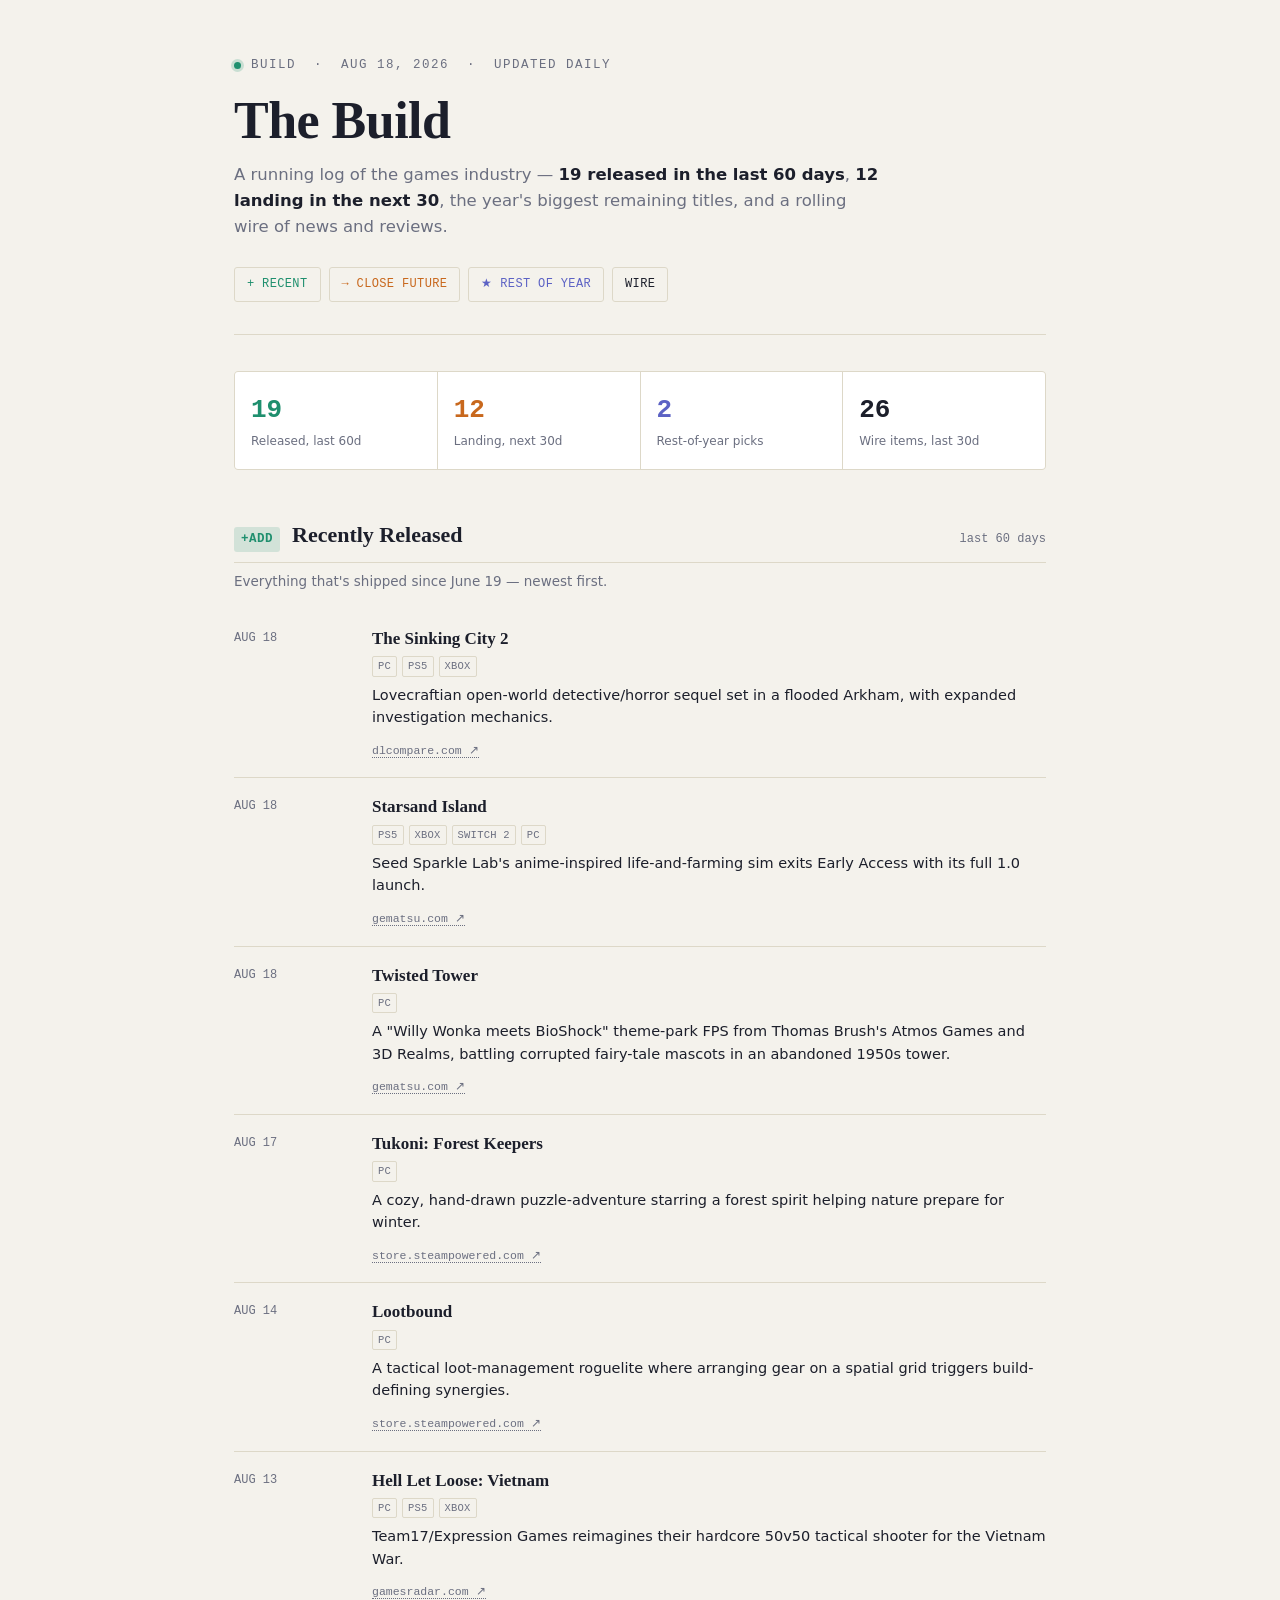
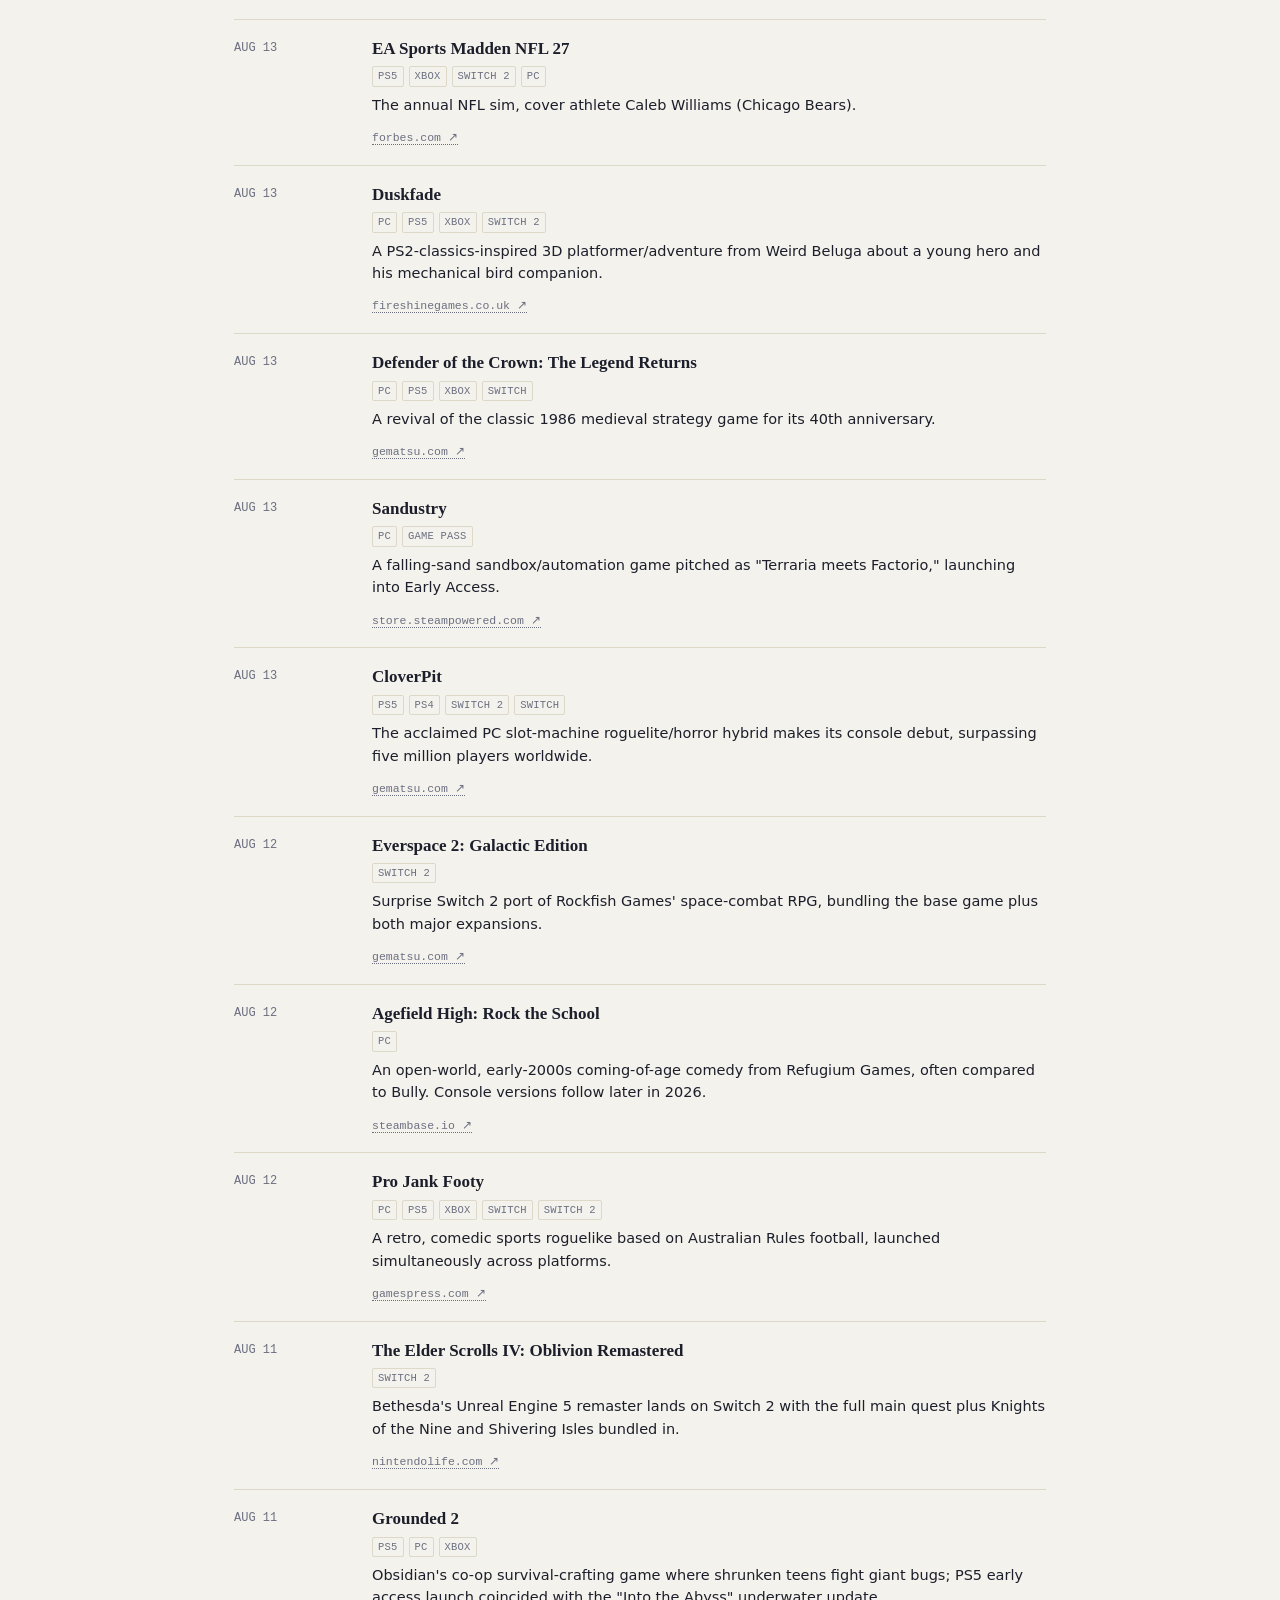
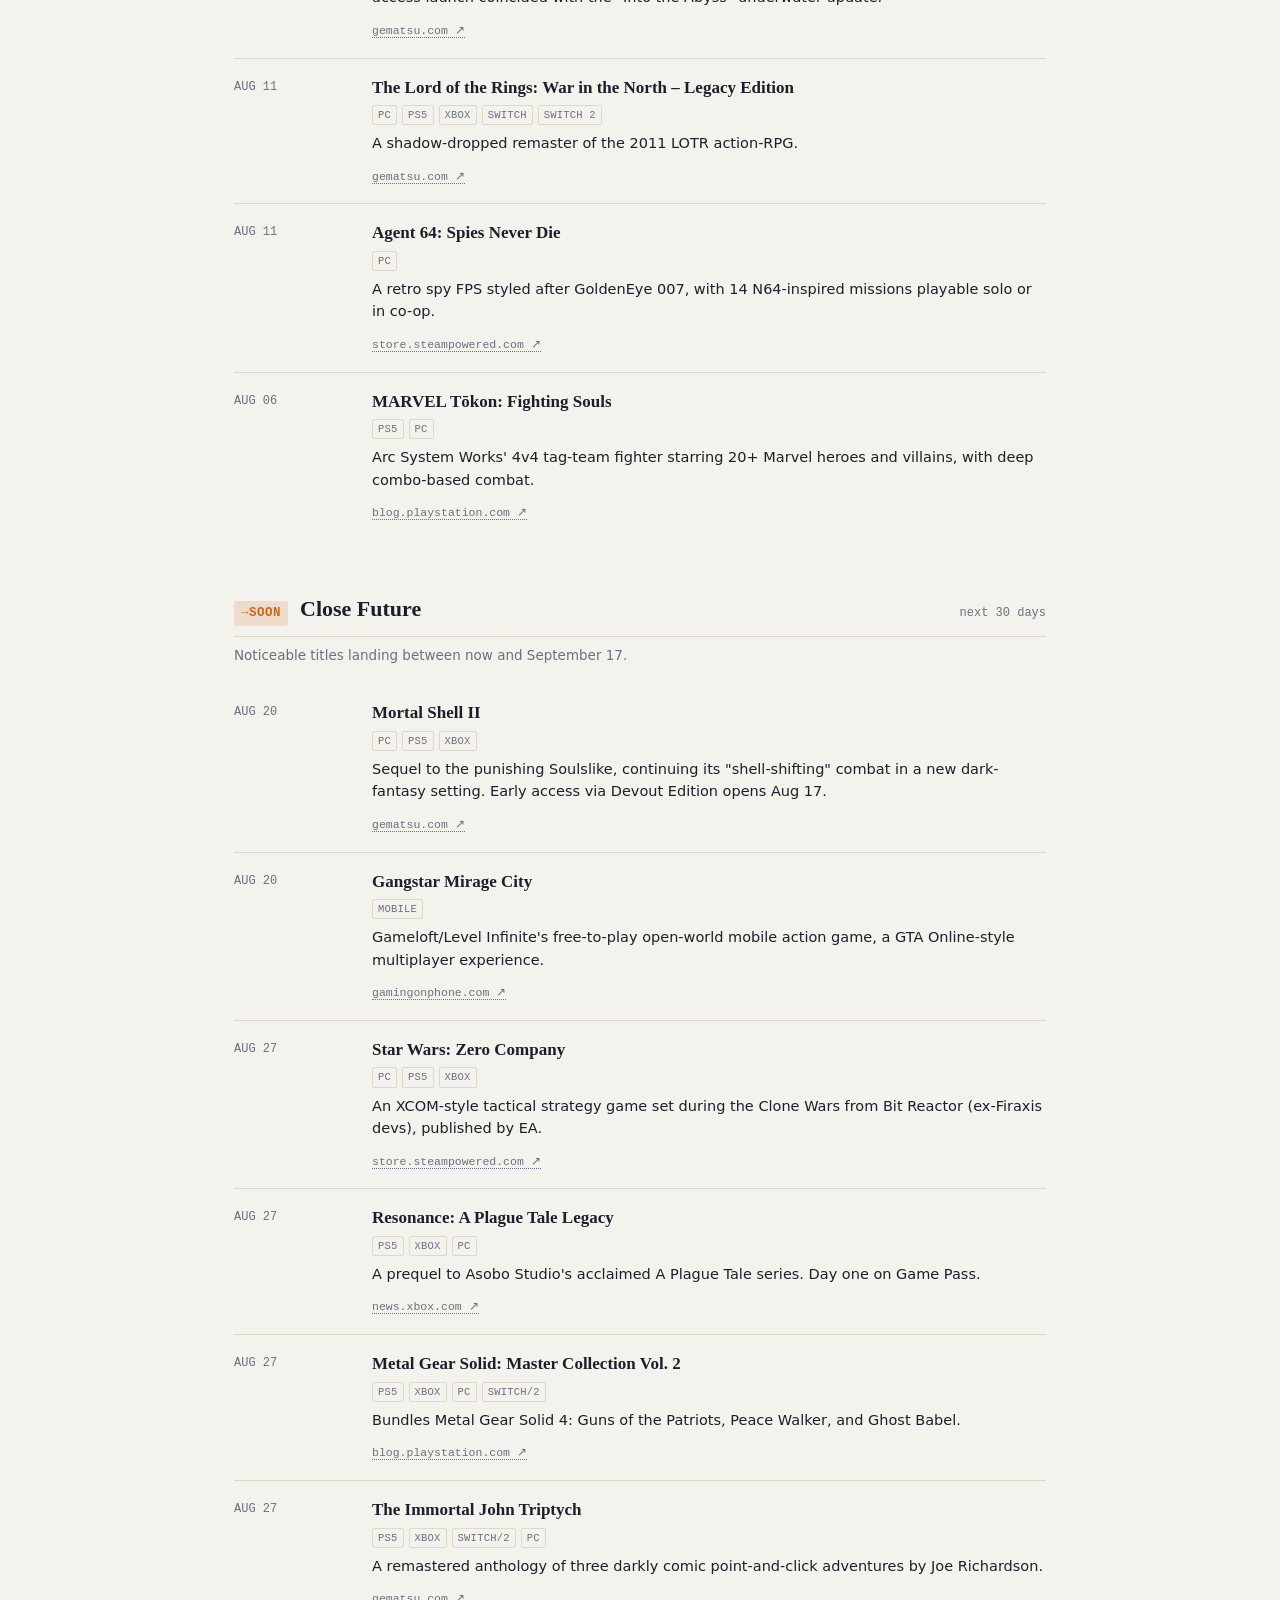
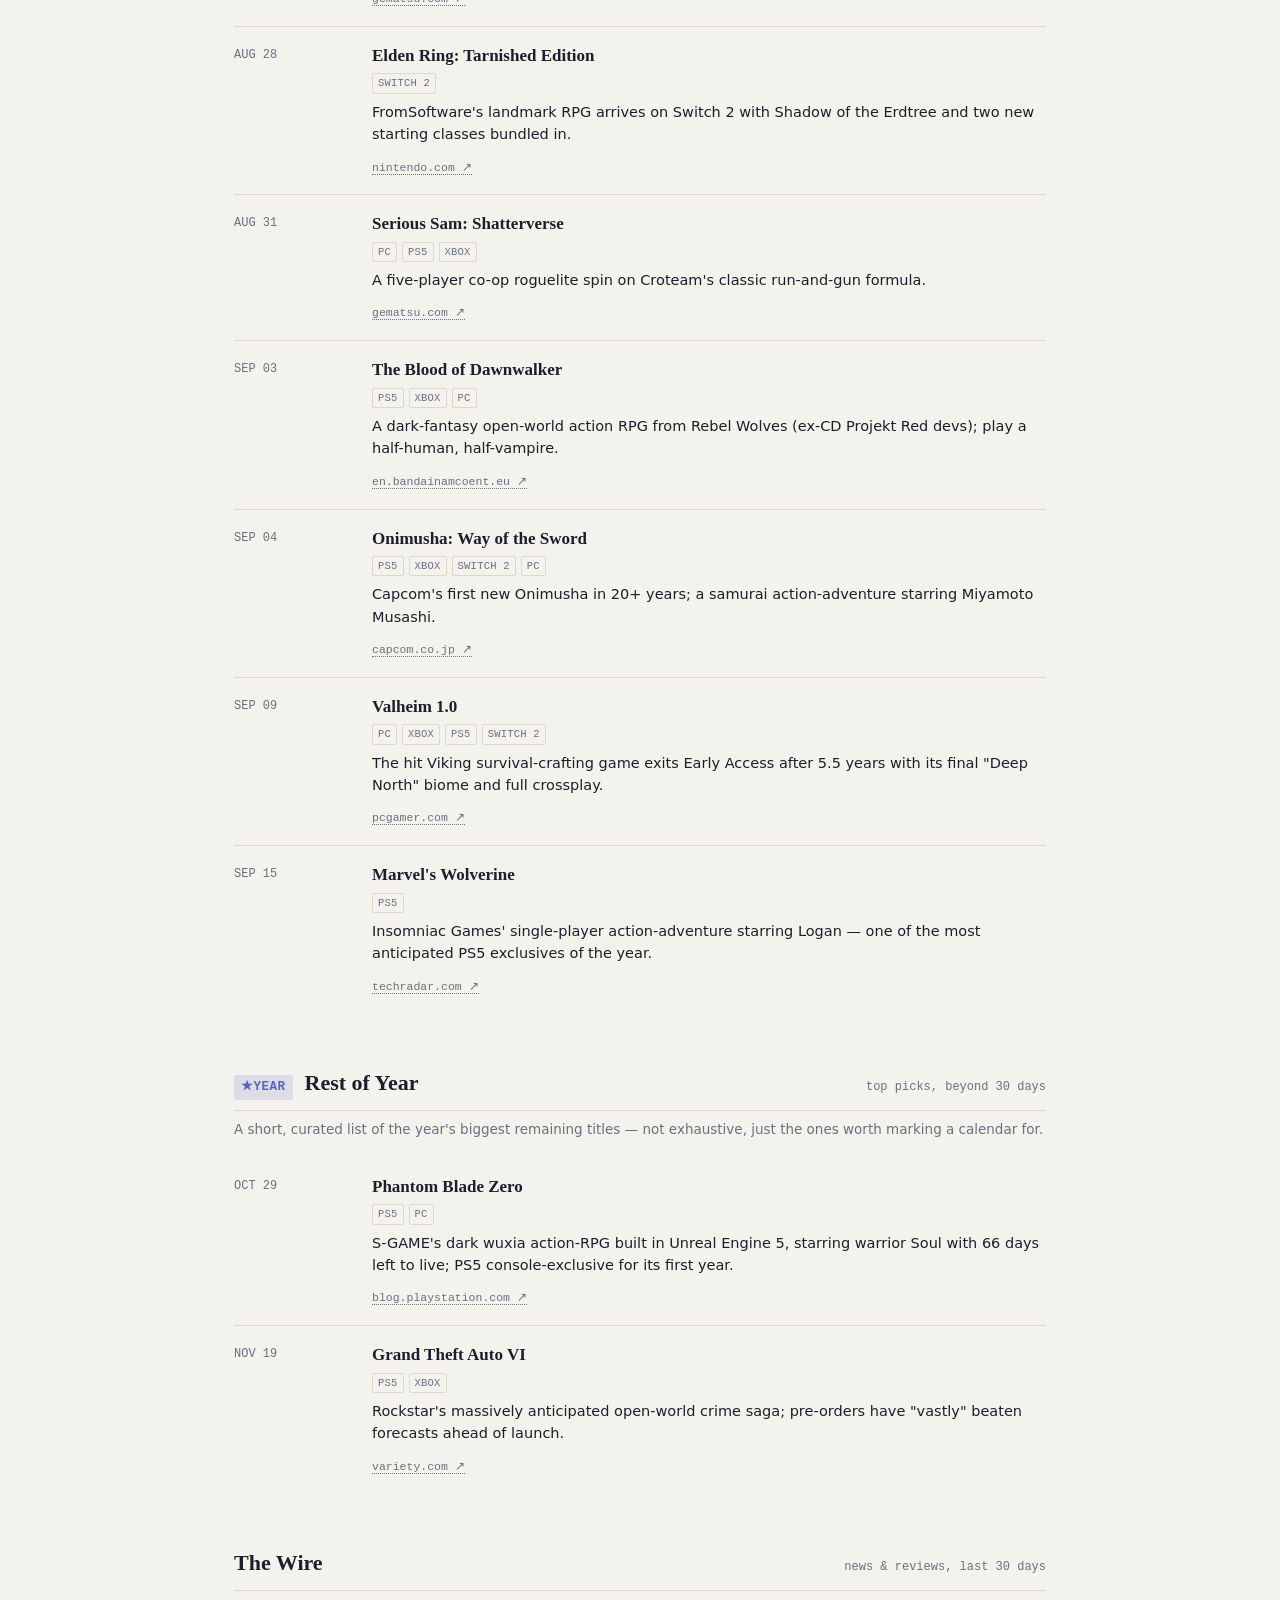
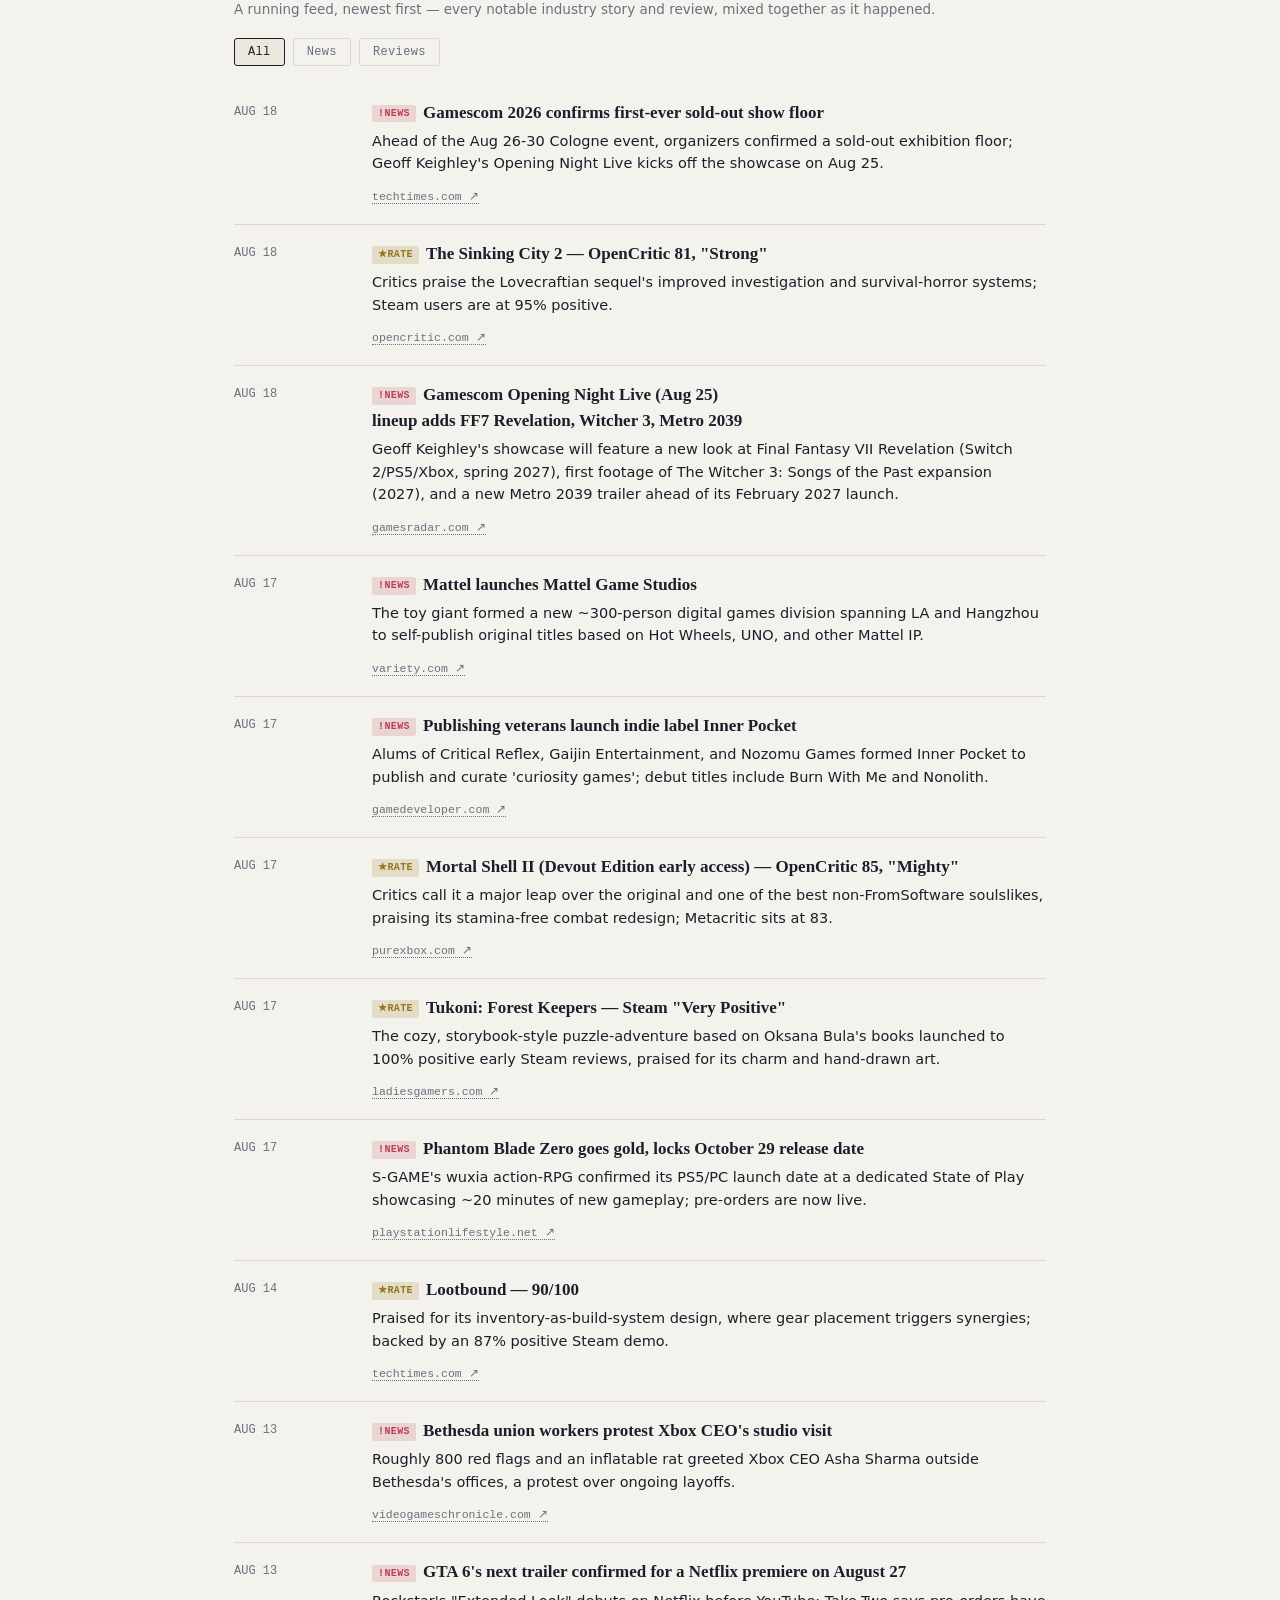
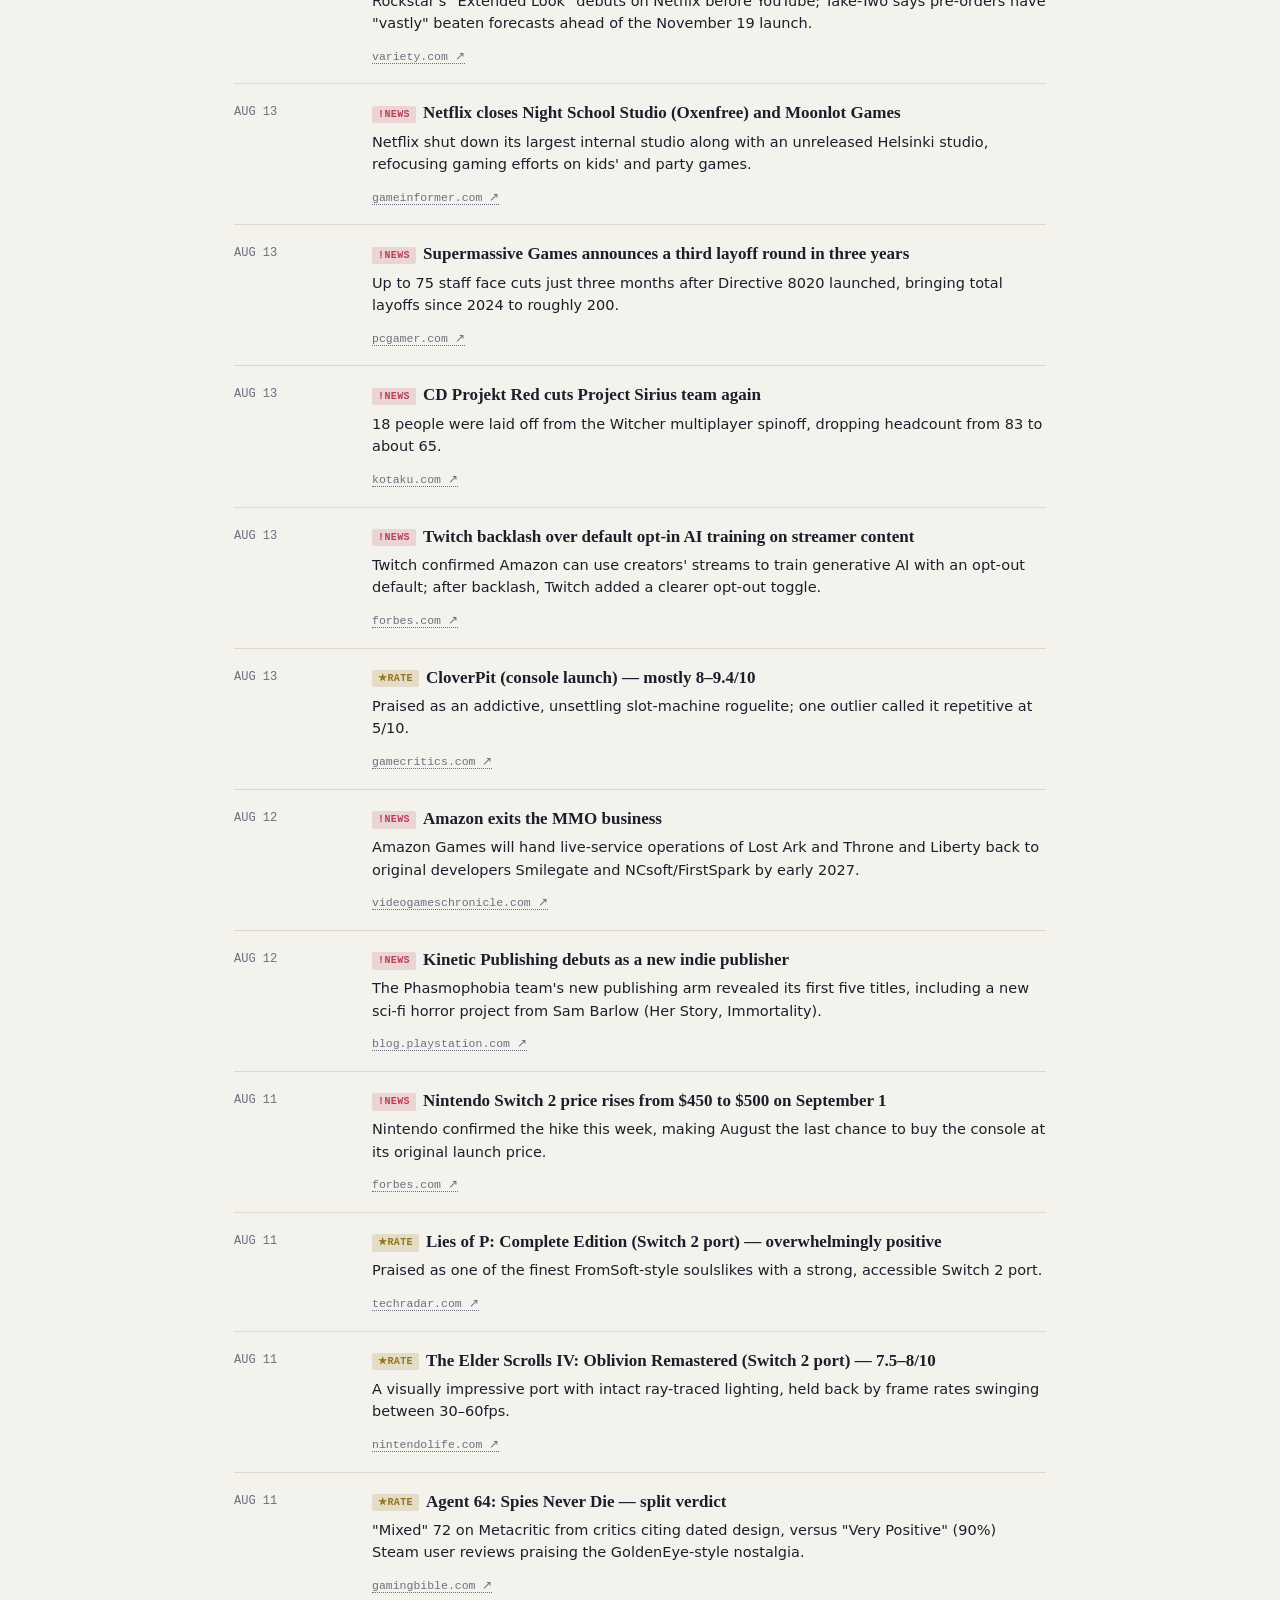
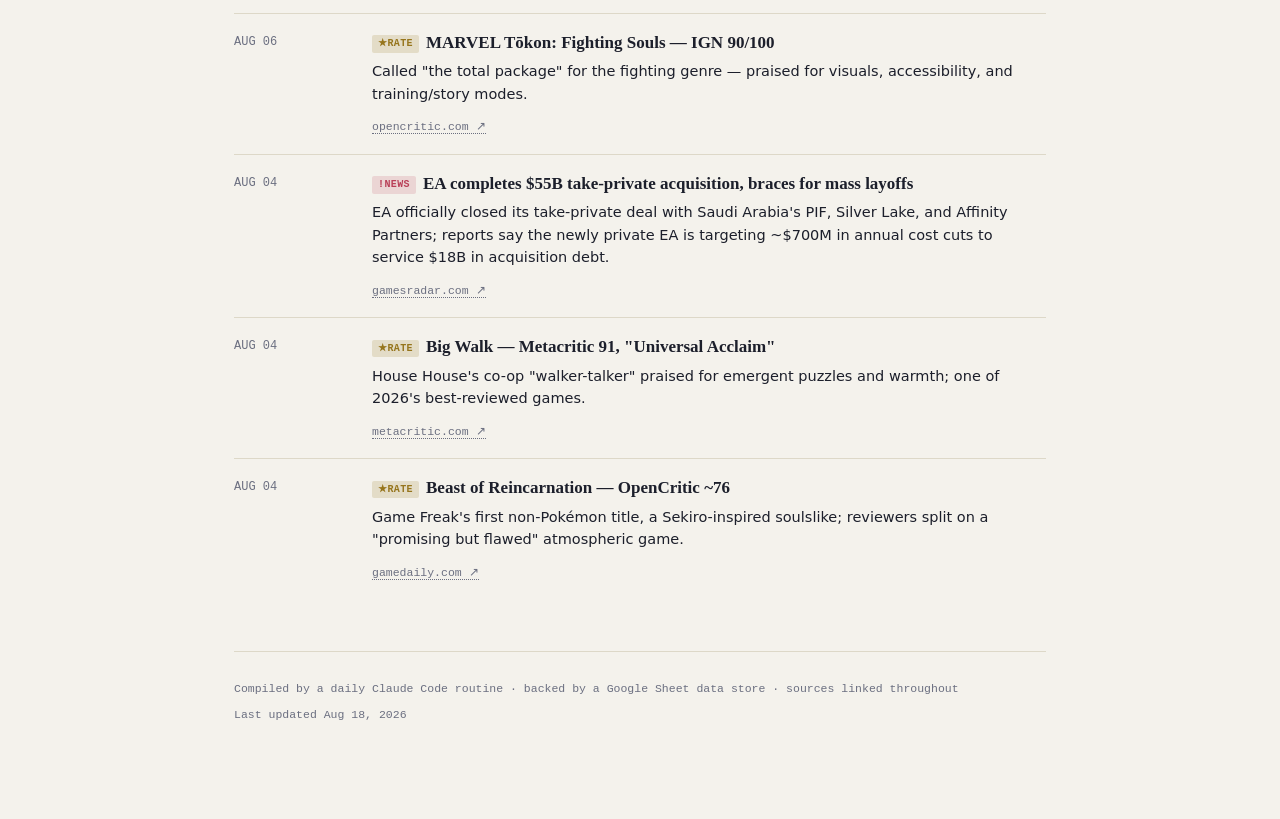
==== index.html @ 7e6d9bdb "Add Google Search Console verification tag" ====
<!doctype html>
<html lang="en">
<head>
<meta charset="utf-8">
<meta name="viewport" content="width=device-width, initial-scale=1">
<title>The Build — Game News Digest</title>
<meta name="description" content="A daily-updating log of the video game industry: recently released games, what's landing in the next 30 days, the year's biggest remaining titles, and a rolling wire of gaming news and reviews.">
<meta property="og:title" content="The Build — Game News Digest">
<meta property="og:description" content="A daily-updating log of the video game industry: recent releases, upcoming games, and a rolling wire of gaming news and reviews.">
<meta property="og:type" content="website">
<meta name="theme-color" content="#12141c">
<meta name="google-site-verification" content="c5SLfzY0zA6ZVP6xNmzK1aQn2I8LP2jN-NHro6beuhE" />
<style>
  :root {
    --bg: #f4f2ec;
    --surface: #ffffff;
    --surface-2: #ece8dd;
    --border: #ddd8c8;
    --text: #1c1f2b;
    --text-dim: #6b6f80;
    --teal: #1f8f6e;
    --amber: #c8681d;
    --rose: #b93f57;
    --violet: #5c62c4;
    --gold: #96751c;
    --font-display: ui-serif, "Iowan Old Style", "Palatino Linotype", Georgia, "Times New Roman", serif;
    --font-body: -apple-system, BlinkMacSystemFont, "Segoe UI", system-ui, sans-serif;
    --font-mono: ui-monospace, "Cascadia Code", "SF Mono", Consolas, "Roboto Mono", monospace;
  }
  @media (prefers-color-scheme: dark) {
    :root {
      --bg: #12141c;
      --surface: #1a1d29;
      --surface-2: #20232f;
      --border: #2b2f40;
      --text: #e6e6ee;
      --text-dim: #9a9fb5;
      --teal: #5fc9a8;
      --amber: #f0964a;
      --rose: #e2677e;
      --violet: #9aa0ee;
      --gold: #d9b64a;
    }
  }

  * { box-sizing: border-box; }
  html, body { background: var(--bg); }
  body {
    margin: 0;
    color: var(--text);
    font-family: var(--font-body);
    line-height: 1.55;
    -webkit-font-smoothing: antialiased;
  }
  a { color: inherit; }
  a:focus-visible, button:focus-visible {
    outline: 2px solid var(--amber);
    outline-offset: 2px;
    border-radius: 2px;
  }

  .wrap {
    max-width: 860px;
    margin: 0 auto;
    padding: 0 24px 96px;
  }

  header.banner {
    padding: 56px 0 32px;
    border-bottom: 1px solid var(--border);
    margin-bottom: 36px;
  }
  .eyebrow {
    font-family: var(--font-mono);
    font-size: 12.5px;
    letter-spacing: 0.12em;
    text-transform: uppercase;
    color: var(--text-dim);
    display: flex;
    align-items: center;
    gap: 10px;
    margin-bottom: 18px;
  }
  .eyebrow .dot {
    width: 7px; height: 7px; border-radius: 50%;
    background: var(--teal);
    box-shadow: 0 0 0 3px color-mix(in srgb, var(--teal) 20%, transparent);
  }
  h1.title {
    font-family: var(--font-display);
    font-weight: 600;
    font-size: clamp(34px, 5.4vw, 52px);
    line-height: 1.06;
    margin: 0 0 14px;
    text-wrap: balance;
    letter-spacing: -0.01em;
  }
  .dek {
    font-size: 16.5px;
    color: var(--text-dim);
    max-width: 62ch;
    margin: 0 0 28px;
  }
  .dek strong { color: var(--text); font-weight: 600; }

  nav.jump { display: flex; flex-wrap: wrap; gap: 8px; }
  nav.jump a {
    font-family: var(--font-mono);
    font-size: 12px;
    letter-spacing: 0.03em;
    text-decoration: none;
    padding: 7px 12px;
    border: 1px solid var(--border);
    border-radius: 3px;
    color: var(--text-dim);
    transition: border-color .15s ease, color .15s ease;
  }
  nav.jump a:hover { border-color: currentColor; }
  nav.jump a.n-recent { color: var(--teal); }
  nav.jump a.n-future { color: var(--amber); }
  nav.jump a.n-year { color: var(--violet); }
  nav.jump a.n-wire { color: var(--text); }

  .stats {
    display: grid;
    grid-template-columns: repeat(4, 1fr);
    gap: 1px;
    background: var(--border);
    border: 1px solid var(--border);
    border-radius: 4px;
    overflow: hidden;
    margin-bottom: 48px;
  }
  .stat { background: var(--surface); padding: 18px 16px; }
  .stat .n {
    font-family: var(--font-mono);
    font-variant-numeric: tabular-nums;
    font-size: 26px;
    font-weight: 600;
  }
  .stat .l { font-size: 12px; color: var(--text-dim); margin-top: 2px; }
  .stat.recent .n { color: var(--teal); }
  .stat.future .n { color: var(--amber); }
  .stat.year .n { color: var(--violet); }
  .stat.wire .n { color: var(--text); }

  section.log { margin-bottom: 52px; scroll-margin-top: 20px; }
  .log-head {
    display: flex;
    align-items: baseline;
    gap: 12px;
    margin-bottom: 8px;
    padding-bottom: 10px;
    border-bottom: 1px solid var(--border);
  }
  .log-head .tag {
    font-family: var(--font-mono);
    font-size: 12.5px;
    font-weight: 700;
    letter-spacing: 0.04em;
    padding: 3px 7px;
    border-radius: 3px;
  }
  .log-head h2 {
    font-family: var(--font-display);
    font-size: 22px;
    font-weight: 600;
    margin: 0;
  }
  .log-head .count {
    font-family: var(--font-mono);
    font-size: 12px;
    color: var(--text-dim);
    margin-left: auto;
    white-space: nowrap;
  }
  .log-sub {
    font-size: 13.5px;
    color: var(--text-dim);
    margin: 0 0 18px;
  }
  .tag.add   { background: color-mix(in srgb, var(--teal) 16%, transparent); color: var(--teal); }
  .tag.soon  { background: color-mix(in srgb, var(--amber) 16%, transparent); color: var(--amber); }
  .tag.year  { background: color-mix(in srgb, var(--violet) 16%, transparent); color: var(--violet); }
  .tag.news  { background: color-mix(in srgb, var(--rose) 16%, transparent); color: var(--rose); }
  .tag.rate  { background: color-mix(in srgb, var(--gold) 18%, transparent); color: var(--gold); }

  .entries { display: flex; flex-direction: column; }
  .entry {
    display: grid;
    grid-template-columns: 120px 1fr;
    gap: 18px;
    padding: 16px 0;
    border-bottom: 1px solid var(--border);
  }
  .entry:last-child { border-bottom: none; }
  .entry .when {
    font-family: var(--font-mono);
    font-size: 12px;
    color: var(--text-dim);
    padding-top: 3px;
    font-variant-numeric: tabular-nums;
  }
  .entry .body h3 {
    font-family: var(--font-display);
    font-size: 17px;
    font-weight: 600;
    margin: 0 0 4px;
    text-wrap: balance;
  }
  .entry .body h3 a { text-decoration: none; }
  .entry .body h3 a:hover { text-decoration: underline; text-decoration-color: var(--border); }
  .platforms { display: flex; flex-wrap: wrap; gap: 5px; margin-bottom: 7px; }
  .platforms span {
    font-family: var(--font-mono);
    font-size: 10.5px;
    letter-spacing: 0.02em;
    color: var(--text-dim);
    border: 1px solid var(--border);
    border-radius: 2px;
    padding: 1px 5px;
  }
  .entry p { margin: 0 0 8px; font-size: 14.5px; color: var(--text); }
  .entry .src {
    font-family: var(--font-mono);
    font-size: 11.5px;
    color: var(--text-dim);
    text-decoration: none;
    border-bottom: 1px dotted var(--text-dim);
  }
  .entry .src:hover { color: var(--text); border-bottom-color: var(--text); }

  .itag {
    display: inline-block;
    font-family: var(--font-mono);
    font-size: 10px;
    font-weight: 700;
    letter-spacing: 0.04em;
    padding: 1px 6px;
    border-radius: 2px;
    margin-right: 7px;
    vertical-align: middle;
  }
  .itag.news { background: color-mix(in srgb, var(--rose) 16%, transparent); color: var(--rose); }
  .itag.rate { background: color-mix(in srgb, var(--gold) 18%, transparent); color: var(--gold); }

  .wire-filter {
    display: flex;
    gap: 8px;
    margin: 0 0 18px;
  }
  .wf-btn {
    font-family: var(--font-mono);
    font-size: 12px;
    letter-spacing: 0.03em;
    padding: 6px 13px;
    border: 1px solid var(--border);
    border-radius: 3px;
    background: transparent;
    color: var(--text-dim);
    cursor: pointer;
    transition: border-color .15s ease, color .15s ease, background-color .15s ease;
  }
  .wf-btn:hover { border-color: currentColor; }
  .wf-btn.active { color: var(--text); border-color: var(--text); background: var(--surface-2); }
  .wf-btn.active[data-filter="news"] {
    color: var(--rose); border-color: var(--rose);
    background: color-mix(in srgb, var(--rose) 12%, transparent);
  }
  .wf-btn.active[data-filter="rate"] {
    color: var(--gold); border-color: var(--gold);
    background: color-mix(in srgb, var(--gold) 14%, transparent);
  }

  footer {
    padding-top: 28px;
    border-top: 1px solid var(--border);
    font-family: var(--font-mono);
    font-size: 11.5px;
    color: var(--text-dim);
    display: flex;
    justify-content: space-between;
    flex-wrap: wrap;
    gap: 8px;
  }

  @media (max-width: 560px) {
    .entry { grid-template-columns: 1fr; gap: 4px; }
    .entry .when { order: -1; }
    .stats { grid-template-columns: repeat(2, 1fr); }
  }

  @media (prefers-reduced-motion: no-preference) {
    .reveal { animation: rise .5s ease both; }
    .reveal:nth-child(2) { animation-delay: .05s; }
    @keyframes rise {
      from { opacity: 0; transform: translateY(6px); }
      to { opacity: 1; transform: translateY(0); }
    }
  }
</style>
</head>
<body>

<div class="wrap">

  <header class="banner reveal">
    <div class="eyebrow"><span class="dot"></span>BUILD &nbsp;·&nbsp; AUG 18, 2026 &nbsp;·&nbsp; UPDATED DAILY</div>
    <h1 class="title">The Build</h1>
    <p class="dek">A running log of the games industry — <strong>19 released in the last 60 days</strong>, <strong>12 landing in the next 30</strong>, the year's biggest remaining titles, and a rolling wire of news and reviews.</p>
    <nav class="jump">
      <a class="n-recent" href="#recent">+ RECENT</a>
      <a class="n-future" href="#future">→ CLOSE FUTURE</a>
      <a class="n-year" href="#year">★ REST OF YEAR</a>
      <a class="n-wire" href="#wire">WIRE</a>
    </nav>
  </header>

  <div class="stats reveal">
    <div class="stat recent"><div class="n">19</div><div class="l">Released, last 60d</div></div>
    <div class="stat future"><div class="n">12</div><div class="l">Landing, next 30d</div></div>
    <div class="stat year"><div class="n">2</div><div class="l">Rest-of-year picks</div></div>
    <div class="stat wire"><div class="n">26</div><div class="l">Wire items, last 30d</div></div>
  </div>

  <section class="log" id="recent">
    <div class="log-head">
      <span class="tag add">+ADD</span>
      <h2>Recently Released</h2>
      <span class="count">last 60 days</span>
    </div>
    <p class="log-sub">Everything that's shipped since June 19 — newest first.</p>
    <div class="entries">

      <div class="entry">
        <div class="when">AUG 18</div>
        <div class="body">
          <h3><a href="https://www.dlcompare.com/gaming-news/the-sinking-city-2-announces-its-official-launch-date" target="_blank" rel="noopener">The Sinking City 2</a></h3>
          <div class="platforms"><span>PC</span><span>PS5</span><span>XBOX</span></div>
          <p>Lovecraftian open-world detective/horror sequel set in a flooded Arkham, with expanded investigation mechanics.</p>
          <a class="src" href="https://www.dlcompare.com/gaming-news/the-sinking-city-2-announces-its-official-launch-date" target="_blank" rel="noopener">dlcompare.com ↗</a>
        </div>
      </div>

      <div class="entry">
        <div class="when">AUG 18</div>
        <div class="body">
          <h3><a href="https://www.gematsu.com/2026/07/starsand-island-launches-august-18" target="_blank" rel="noopener">Starsand Island</a></h3>
          <div class="platforms"><span>PS5</span><span>XBOX</span><span>SWITCH 2</span><span>PC</span></div>
          <p>Seed Sparkle Lab's anime-inspired life-and-farming sim exits Early Access with its full 1.0 launch.</p>
          <a class="src" href="https://www.gematsu.com/2026/07/starsand-island-launches-august-18" target="_blank" rel="noopener">gematsu.com ↗</a>
        </div>
      </div>

      <div class="entry">
        <div class="when">AUG 18</div>
        <div class="body">
          <h3><a href="https://www.gematsu.com/2026/07/twisted-tower-launches-august-18" target="_blank" rel="noopener">Twisted Tower</a></h3>
          <div class="platforms"><span>PC</span></div>
          <p>A "Willy Wonka meets BioShock" theme-park FPS from Thomas Brush's Atmos Games and 3D Realms, battling corrupted fairy-tale mascots in an abandoned 1950s tower.</p>
          <a class="src" href="https://www.gematsu.com/2026/07/twisted-tower-launches-august-18" target="_blank" rel="noopener">gematsu.com ↗</a>
        </div>
      </div>

      <div class="entry">
        <div class="when">AUG 17</div>
        <div class="body">
          <h3><a href="https://store.steampowered.com/app/2933200/Tukoni_Forest_Keepers/" target="_blank" rel="noopener">Tukoni: Forest Keepers</a></h3>
          <div class="platforms"><span>PC</span></div>
          <p>A cozy, hand-drawn puzzle-adventure starring a forest spirit helping nature prepare for winter.</p>
          <a class="src" href="https://store.steampowered.com/app/2933200/Tukoni_Forest_Keepers/" target="_blank" rel="noopener">store.steampowered.com ↗</a>
        </div>
      </div>

      <div class="entry">
        <div class="when">AUG 14</div>
        <div class="body">
          <h3><a href="https://store.steampowered.com/app/3091140/Lootbound/" target="_blank" rel="noopener">Lootbound</a></h3>
          <div class="platforms"><span>PC</span></div>
          <p>A tactical loot-management roguelite where arranging gear on a spatial grid triggers build-defining synergies.</p>
          <a class="src" href="https://store.steampowered.com/app/3091140/Lootbound/" target="_blank" rel="noopener">store.steampowered.com ↗</a>
        </div>
      </div>

      <div class="entry">
        <div class="when">AUG 13</div>
        <div class="body">
          <h3><a href="https://www.gamesradar.com/games/fps/hell-let-loose-vietnam-review/" target="_blank" rel="noopener">Hell Let Loose: Vietnam</a></h3>
          <div class="platforms"><span>PC</span><span>PS5</span><span>XBOX</span></div>
          <p>Team17/Expression Games reimagines their hardcore 50v50 tactical shooter for the Vietnam War.</p>
          <a class="src" href="https://www.gamesradar.com/games/fps/hell-let-loose-vietnam-review/" target="_blank" rel="noopener">gamesradar.com ↗</a>
        </div>
      </div>

      <div class="entry">
        <div class="when">AUG 13</div>
        <div class="body">
          <h3><a href="https://www.forbes.com/sites/brianmazique/2026/07/30/madden-27-release-date-pre-order-bonuses-and-editions/" target="_blank" rel="noopener">EA Sports Madden NFL 27</a></h3>
          <div class="platforms"><span>PS5</span><span>XBOX</span><span>SWITCH 2</span><span>PC</span></div>
          <p>The annual NFL sim, cover athlete Caleb Williams (Chicago Bears).</p>
          <a class="src" href="https://www.forbes.com/sites/brianmazique/2026/07/30/madden-27-release-date-pre-order-bonuses-and-editions/" target="_blank" rel="noopener">forbes.com ↗</a>
        </div>
      </div>

      <div class="entry">
        <div class="when">AUG 13</div>
        <div class="body">
          <h3><a href="https://fireshinegames.co.uk/duskfade-launches-august-13th-on-pc-and-consoles/" target="_blank" rel="noopener">Duskfade</a></h3>
          <div class="platforms"><span>PC</span><span>PS5</span><span>XBOX</span><span>SWITCH 2</span></div>
          <p>A PS2-classics-inspired 3D platformer/adventure from Weird Beluga about a young hero and his mechanical bird companion.</p>
          <a class="src" href="https://fireshinegames.co.uk/duskfade-launches-august-13th-on-pc-and-consoles/" target="_blank" rel="noopener">fireshinegames.co.uk ↗</a>
        </div>
      </div>

      <div class="entry">
        <div class="when">AUG 13</div>
        <div class="body">
          <h3><a href="https://www.gematsu.com/2026/06/defender-of-the-crown-the-legend-returns-launches-august-13" target="_blank" rel="noopener">Defender of the Crown: The Legend Returns</a></h3>
          <div class="platforms"><span>PC</span><span>PS5</span><span>XBOX</span><span>SWITCH</span></div>
          <p>A revival of the classic 1986 medieval strategy game for its 40th anniversary.</p>
          <a class="src" href="https://www.gematsu.com/2026/06/defender-of-the-crown-the-legend-returns-launches-august-13" target="_blank" rel="noopener">gematsu.com ↗</a>
        </div>
      </div>

      <div class="entry">
        <div class="when">AUG 13</div>
        <div class="body">
          <h3><a href="https://store.steampowered.com/news/app/2764460/view/711152812511201479" target="_blank" rel="noopener">Sandustry</a></h3>
          <div class="platforms"><span>PC</span><span>GAME PASS</span></div>
          <p>A falling-sand sandbox/automation game pitched as "Terraria meets Factorio," launching into Early Access.</p>
          <a class="src" href="https://store.steampowered.com/news/app/2764460/view/711152812511201479" target="_blank" rel="noopener">store.steampowered.com ↗</a>
        </div>
      </div>

      <div class="entry">
        <div class="when">AUG 13</div>
        <div class="body">
          <h3><a href="https://www.gematsu.com/2026/07/cloverpit-coming-to-ps5-switch-2-ps4-and-switch-on-august-13" target="_blank" rel="noopener">CloverPit</a></h3>
          <div class="platforms"><span>PS5</span><span>PS4</span><span>SWITCH 2</span><span>SWITCH</span></div>
          <p>The acclaimed PC slot-machine roguelite/horror hybrid makes its console debut, surpassing five million players worldwide.</p>
          <a class="src" href="https://www.gematsu.com/2026/07/cloverpit-coming-to-ps5-switch-2-ps4-and-switch-on-august-13" target="_blank" rel="noopener">gematsu.com ↗</a>
        </div>
      </div>

      <div class="entry">
        <div class="when">AUG 12</div>
        <div class="body">
          <h3><a href="https://www.gematsu.com/2026/08/everspace-2-galactic-edition-now-available-for-switch-2" target="_blank" rel="noopener">Everspace 2: Galactic Edition</a></h3>
          <div class="platforms"><span>SWITCH 2</span></div>
          <p>Surprise Switch 2 port of Rockfish Games' space-combat RPG, bundling the base game plus both major expansions.</p>
          <a class="src" href="https://www.gematsu.com/2026/08/everspace-2-galactic-edition-now-available-for-switch-2" target="_blank" rel="noopener">gematsu.com ↗</a>
        </div>
      </div>

      <div class="entry">
        <div class="when">AUG 12</div>
        <div class="body">
          <h3><a href="https://steambase.io/games/agefield-high-rock-the-school/info" target="_blank" rel="noopener">Agefield High: Rock the School</a></h3>
          <div class="platforms"><span>PC</span></div>
          <p>An open-world, early-2000s coming-of-age comedy from Refugium Games, often compared to Bully. Console versions follow later in 2026.</p>
          <a class="src" href="https://steambase.io/games/agefield-high-rock-the-school/info" target="_blank" rel="noopener">steambase.io ↗</a>
        </div>
      </div>

      <div class="entry">
        <div class="when">AUG 12</div>
        <div class="body">
          <h3><a href="https://www.gamespress.com/Nostalgic-Comedy-Sports-Roguelike-Pro-Jank-Footy-Hits-the-First-Goal-o" target="_blank" rel="noopener">Pro Jank Footy</a></h3>
          <div class="platforms"><span>PC</span><span>PS5</span><span>XBOX</span><span>SWITCH</span><span>SWITCH 2</span></div>
          <p>A retro, comedic sports roguelike based on Australian Rules football, launched simultaneously across platforms.</p>
          <a class="src" href="https://www.gamespress.com/Nostalgic-Comedy-Sports-Roguelike-Pro-Jank-Footy-Hits-the-First-Goal-o" target="_blank" rel="noopener">gamespress.com ↗</a>
        </div>
      </div>

      <div class="entry">
        <div class="when">AUG 11</div>
        <div class="body">
          <h3><a href="https://www.nintendolife.com/games/nintendo-switch-2/elder_scrolls_iv_oblivion_remastered" target="_blank" rel="noopener">The Elder Scrolls IV: Oblivion Remastered</a></h3>
          <div class="platforms"><span>SWITCH 2</span></div>
          <p>Bethesda's Unreal Engine 5 remaster lands on Switch 2 with the full main quest plus Knights of the Nine and Shivering Isles bundled in.</p>
          <a class="src" href="https://www.nintendolife.com/games/nintendo-switch-2/elder_scrolls_iv_oblivion_remastered" target="_blank" rel="noopener">nintendolife.com ↗</a>
        </div>
      </div>

      <div class="entry">
        <div class="when">AUG 11</div>
        <div class="body">
          <h3><a href="https://www.gematsu.com/2026/06/grounded-2-early-access-coming-to-ps5-on-august-11-alongside-into-the-abyss-update" target="_blank" rel="noopener">Grounded 2</a></h3>
          <div class="platforms"><span>PS5</span><span>PC</span><span>XBOX</span></div>
          <p>Obsidian's co-op survival-crafting game where shrunken teens fight giant bugs; PS5 early access launch coincided with the "Into the Abyss" underwater update.</p>
          <a class="src" href="https://www.gematsu.com/2026/06/grounded-2-early-access-coming-to-ps5-on-august-11-alongside-into-the-abyss-update" target="_blank" rel="noopener">gematsu.com ↗</a>
        </div>
      </div>

      <div class="entry">
        <div class="when">AUG 11</div>
        <div class="body">
          <h3><a href="https://www.gematsu.com/2026/08/the-lord-of-the-rings-war-in-the-north-legacy-edition-now-available-for-ps5-xbox-series-switch-2-switch-and-pc" target="_blank" rel="noopener">The Lord of the Rings: War in the North – Legacy Edition</a></h3>
          <div class="platforms"><span>PC</span><span>PS5</span><span>XBOX</span><span>SWITCH</span><span>SWITCH 2</span></div>
          <p>A shadow-dropped remaster of the 2011 LOTR action-RPG.</p>
          <a class="src" href="https://www.gematsu.com/2026/08/the-lord-of-the-rings-war-in-the-north-legacy-edition-now-available-for-ps5-xbox-series-switch-2-switch-and-pc" target="_blank" rel="noopener">gematsu.com ↗</a>
        </div>
      </div>

      <div class="entry">
        <div class="when">AUG 11</div>
        <div class="body">
          <h3><a href="https://store.steampowered.com/app/1574480/Agent_64_Spies_Never_Die/" target="_blank" rel="noopener">Agent 64: Spies Never Die</a></h3>
          <div class="platforms"><span>PC</span></div>
          <p>A retro spy FPS styled after GoldenEye 007, with 14 N64-inspired missions playable solo or in co-op.</p>
          <a class="src" href="https://store.steampowered.com/app/1574480/Agent_64_Spies_Never_Die/" target="_blank" rel="noopener">store.steampowered.com ↗</a>
        </div>
      </div>

      <div class="entry">
        <div class="when">AUG 06</div>
        <div class="body">
          <h3><a href="https://blog.playstation.com/2026/02/12/marvel-tokon-fighting-souls-arrives-on-ps5-pc-august-6/" target="_blank" rel="noopener">MARVEL Tōkon: Fighting Souls</a></h3>
          <div class="platforms"><span>PS5</span><span>PC</span></div>
          <p>Arc System Works' 4v4 tag-team fighter starring 20+ Marvel heroes and villains, with deep combo-based combat.</p>
          <a class="src" href="https://blog.playstation.com/2026/02/12/marvel-tokon-fighting-souls-arrives-on-ps5-pc-august-6/" target="_blank" rel="noopener">blog.playstation.com ↗</a>
        </div>
      </div>

    </div>
  </section>

  <section class="log" id="future">
    <div class="log-head">
      <span class="tag soon">→SOON</span>
      <h2>Close Future</h2>
      <span class="count">next 30 days</span>
    </div>
    <p class="log-sub">Noticeable titles landing between now and September 17.</p>
    <div class="entries">

      <div class="entry">
        <div class="when">AUG 20</div>
        <div class="body">
          <h3><a href="https://www.gematsu.com/2026/07/mortal-shell-ii-launches-august-20" target="_blank" rel="noopener">Mortal Shell II</a></h3>
          <div class="platforms"><span>PC</span><span>PS5</span><span>XBOX</span></div>
          <p>Sequel to the punishing Soulslike, continuing its "shell-shifting" combat in a new dark-fantasy setting. Early access via Devout Edition opens Aug 17.</p>
          <a class="src" href="https://www.gematsu.com/2026/07/mortal-shell-ii-launches-august-20" target="_blank" rel="noopener">gematsu.com ↗</a>
        </div>
      </div>

      <div class="entry">
        <div class="when">AUG 20</div>
        <div class="body">
          <h3><a href="https://gamingonphone.com/news/gangstar-mirage-city-is-bringing-gta-like-multiplayer-experience-to-mobile-on-august-20-in-select-regions/" target="_blank" rel="noopener">Gangstar Mirage City</a></h3>
          <div class="platforms"><span>MOBILE</span></div>
          <p>Gameloft/Level Infinite's free-to-play open-world mobile action game, a GTA Online-style multiplayer experience.</p>
          <a class="src" href="https://gamingonphone.com/news/gangstar-mirage-city-is-bringing-gta-like-multiplayer-experience-to-mobile-on-august-20-in-select-regions/" target="_blank" rel="noopener">gamingonphone.com ↗</a>
        </div>
      </div>

      <div class="entry">
        <div class="when">AUG 27</div>
        <div class="body">
          <h3><a href="https://store.steampowered.com/app/2075800/STAR_WARS_Zero_Company/" target="_blank" rel="noopener">Star Wars: Zero Company</a></h3>
          <div class="platforms"><span>PC</span><span>PS5</span><span>XBOX</span></div>
          <p>An XCOM-style tactical strategy game set during the Clone Wars from Bit Reactor (ex-Firaxis devs), published by EA.</p>
          <a class="src" href="https://store.steampowered.com/app/2075800/STAR_WARS_Zero_Company/" target="_blank" rel="noopener">store.steampowered.com ↗</a>
        </div>
      </div>

      <div class="entry">
        <div class="when">AUG 27</div>
        <div class="body">
          <h3><a href="https://news.xbox.com/en-us/2026/06/08/resonance-plague-tale-story-combat-details-xbox-games-showcase-2026/" target="_blank" rel="noopener">Resonance: A Plague Tale Legacy</a></h3>
          <div class="platforms"><span>PS5</span><span>XBOX</span><span>PC</span></div>
          <p>A prequel to Asobo Studio's acclaimed A Plague Tale series. Day one on Game Pass.</p>
          <a class="src" href="https://news.xbox.com/en-us/2026/06/08/resonance-plague-tale-story-combat-details-xbox-games-showcase-2026/" target="_blank" rel="noopener">news.xbox.com ↗</a>
        </div>
      </div>

      <div class="entry">
        <div class="when">AUG 27</div>
        <div class="body">
          <h3><a href="https://blog.playstation.com/2026/02/12/metal-gear-solid-master-collection-vol-2-launches-aug-27-2026-on-ps5/" target="_blank" rel="noopener">Metal Gear Solid: Master Collection Vol. 2</a></h3>
          <div class="platforms"><span>PS5</span><span>XBOX</span><span>PC</span><span>SWITCH/2</span></div>
          <p>Bundles Metal Gear Solid 4: Guns of the Patriots, Peace Walker, and Ghost Babel.</p>
          <a class="src" href="https://blog.playstation.com/2026/02/12/metal-gear-solid-master-collection-vol-2-launches-aug-27-2026-on-ps5/" target="_blank" rel="noopener">blog.playstation.com ↗</a>
        </div>
      </div>

      <div class="entry">
        <div class="when">AUG 27</div>
        <div class="body">
          <h3><a href="https://www.gematsu.com/2026/07/the-immortal-john-triptych-launches-august-27" target="_blank" rel="noopener">The Immortal John Triptych</a></h3>
          <div class="platforms"><span>PS5</span><span>XBOX</span><span>SWITCH/2</span><span>PC</span></div>
          <p>A remastered anthology of three darkly comic point-and-click adventures by Joe Richardson.</p>
          <a class="src" href="https://www.gematsu.com/2026/07/the-immortal-john-triptych-launches-august-27" target="_blank" rel="noopener">gematsu.com ↗</a>
        </div>
      </div>

      <div class="entry">
        <div class="when">AUG 28</div>
        <div class="body">
          <h3><a href="https://www.nintendo.com/us/whatsnew/rise-with-elden-ring-tarnished-edition-launching-aug-28-on-nintendo-switch-2/" target="_blank" rel="noopener">Elden Ring: Tarnished Edition</a></h3>
          <div class="platforms"><span>SWITCH 2</span></div>
          <p>FromSoftware's landmark RPG arrives on Switch 2 with Shadow of the Erdtree and two new starting classes bundled in.</p>
          <a class="src" href="https://www.nintendo.com/us/whatsnew/rise-with-elden-ring-tarnished-edition-launching-aug-28-on-nintendo-switch-2/" target="_blank" rel="noopener">nintendo.com ↗</a>
        </div>
      </div>

      <div class="entry">
        <div class="when">AUG 31</div>
        <div class="body">
          <h3><a href="https://www.gematsu.com/2026/08/serious-sam-shatterverse-launches-august-31" target="_blank" rel="noopener">Serious Sam: Shatterverse</a></h3>
          <div class="platforms"><span>PC</span><span>PS5</span><span>XBOX</span></div>
          <p>A five-player co-op roguelite spin on Croteam's classic run-and-gun formula.</p>
          <a class="src" href="https://www.gematsu.com/2026/08/serious-sam-shatterverse-launches-august-31" target="_blank" rel="noopener">gematsu.com ↗</a>
        </div>
      </div>

      <div class="entry">
        <div class="when">SEP 03</div>
        <div class="body">
          <h3><a href="https://en.bandainamcoent.eu/dawnwalker/news/the-blood-of-dawnwalker-will-launch-september-3-rebel-wolves-revealed-key-details" target="_blank" rel="noopener">The Blood of Dawnwalker</a></h3>
          <div class="platforms"><span>PS5</span><span>XBOX</span><span>PC</span></div>
          <p>A dark-fantasy open-world action RPG from Rebel Wolves (ex-CD Projekt Red devs); play a half-human, half-vampire.</p>
          <a class="src" href="https://en.bandainamcoent.eu/dawnwalker/news/the-blood-of-dawnwalker-will-launch-september-3-rebel-wolves-revealed-key-details" target="_blank" rel="noopener">en.bandainamcoent.eu ↗</a>
        </div>
      </div>

      <div class="entry">
        <div class="when">SEP 04</div>
        <div class="body">
          <h3><a href="https://www.capcom.co.jp/ir/english/news/html/e260702.html" target="_blank" rel="noopener">Onimusha: Way of the Sword</a></h3>
          <div class="platforms"><span>PS5</span><span>XBOX</span><span>SWITCH 2</span><span>PC</span></div>
          <p>Capcom's first new Onimusha in 20+ years; a samurai action-adventure starring Miyamoto Musashi.</p>
          <a class="src" href="https://www.capcom.co.jp/ir/english/news/html/e260702.html" target="_blank" rel="noopener">capcom.co.jp ↗</a>
        </div>
      </div>

      <div class="entry">
        <div class="when">SEP 09</div>
        <div class="body">
          <h3><a href="https://www.pcgamer.com/games/survival-crafting/after-half-a-decade-valheim-1-0-finally-has-a-release-date/" target="_blank" rel="noopener">Valheim 1.0</a></h3>
          <div class="platforms"><span>PC</span><span>XBOX</span><span>PS5</span><span>SWITCH 2</span></div>
          <p>The hit Viking survival-crafting game exits Early Access after 5.5 years with its final "Deep North" biome and full crossplay.</p>
          <a class="src" href="https://www.pcgamer.com/games/survival-crafting/after-half-a-decade-valheim-1-0-finally-has-a-release-date/" target="_blank" rel="noopener">pcgamer.com ↗</a>
        </div>
      </div>

      <div class="entry">
        <div class="when">SEP 15</div>
        <div class="body">
          <h3><a href="https://www.techradar.com/gaming/look-alive-bub-marvels-wolverine-gets-long-awaited-release-date-and-yes-its-still-coming-this-year" target="_blank" rel="noopener">Marvel's Wolverine</a></h3>
          <div class="platforms"><span>PS5</span></div>
          <p>Insomniac Games' single-player action-adventure starring Logan — one of the most anticipated PS5 exclusives of the year.</p>
          <a class="src" href="https://www.techradar.com/gaming/look-alive-bub-marvels-wolverine-gets-long-awaited-release-date-and-yes-its-still-coming-this-year" target="_blank" rel="noopener">techradar.com ↗</a>
        </div>
      </div>

    </div>
  </section>

  <section class="log" id="year">
    <div class="log-head">
      <span class="tag year">★YEAR</span>
      <h2>Rest of Year</h2>
      <span class="count">top picks, beyond 30 days</span>
    </div>
    <p class="log-sub">A short, curated list of the year's biggest remaining titles — not exhaustive, just the ones worth marking a calendar for.</p>
    <div class="entries">

      <div class="entry">
        <div class="when">OCT 29</div>
        <div class="body">
          <h3><a href="https://blog.playstation.com/2026/08/11/watch-the-phantom-blade-zero-gameplay-deep-dive-state-of-play-on-august-17-pre-orders-live-today/" target="_blank" rel="noopener">Phantom Blade Zero</a></h3>
          <div class="platforms"><span>PS5</span><span>PC</span></div>
          <p>S-GAME's dark wuxia action-RPG built in Unreal Engine 5, starring warrior Soul with 66 days left to live; PS5 console-exclusive for its first year.</p>
          <a class="src" href="https://blog.playstation.com/2026/08/11/watch-the-phantom-blade-zero-gameplay-deep-dive-state-of-play-on-august-17-pre-orders-live-today/" target="_blank" rel="noopener">blog.playstation.com ↗</a>
        </div>
      </div>

      <div class="entry">
        <div class="when">NOV 19</div>
        <div class="body">
          <h3><a href="https://variety.com/2026/gaming/news/gta-6-trailer-netflix-youtube-aug-27-1236789693/" target="_blank" rel="noopener">Grand Theft Auto VI</a></h3>
          <div class="platforms"><span>PS5</span><span>XBOX</span></div>
          <p>Rockstar's massively anticipated open-world crime saga; pre-orders have "vastly" beaten forecasts ahead of launch.</p>
          <a class="src" href="https://variety.com/2026/gaming/news/gta-6-trailer-netflix-youtube-aug-27-1236789693/" target="_blank" rel="noopener">variety.com ↗</a>
        </div>
      </div>

    </div>
  </section>

  <section class="log" id="wire">
    <div class="log-head">
      <h2>The Wire</h2>
      <span class="count">news &amp; reviews, last 30 days</span>
    </div>
    <p class="log-sub">A running feed, newest first — every notable industry story and review, mixed together as it happened.</p>
    <div class="wire-filter" role="group" aria-label="Filter The Wire">
      <button type="button" class="wf-btn active" data-filter="all" aria-pressed="true">All</button>
      <button type="button" class="wf-btn" data-filter="news" aria-pressed="false">News</button>
      <button type="button" class="wf-btn" data-filter="rate" aria-pressed="false">Reviews</button>
    </div>
    <div class="entries">

      <div class="entry" data-type="news">
        <div class="when">AUG 18</div>
        <div class="body">
          <h3><span class="itag news">!NEWS</span><a href="https://www.techtimes.com/articles/324874/20260818/gamescom-2026-first-ever-sold-out-floor-full-schedule-where-watch.htm" target="_blank" rel="noopener">Gamescom 2026 confirms first-ever sold-out show floor</a></h3>
          <p>Ahead of the Aug 26-30 Cologne event, organizers confirmed a sold-out exhibition floor; Geoff Keighley's Opening Night Live kicks off the showcase on Aug 25.</p>
          <a class="src" href="https://www.techtimes.com/articles/324874/20260818/gamescom-2026-first-ever-sold-out-floor-full-schedule-where-watch.htm" target="_blank" rel="noopener">techtimes.com ↗</a>
        </div>
      </div>

      <div class="entry" data-type="rate">
        <div class="when">AUG 18</div>
        <div class="body">
          <h3><span class="itag rate">★RATE</span><a href="https://opencritic.com/game/20806/the-sinking-city-2" target="_blank" rel="noopener">The Sinking City 2 — OpenCritic 81, "Strong"</a></h3>
          <p>Critics praise the Lovecraftian sequel's improved investigation and survival-horror systems; Steam users are at 95% positive.</p>
          <a class="src" href="https://opencritic.com/game/20806/the-sinking-city-2" target="_blank" rel="noopener">opencritic.com ↗</a>
        </div>
      </div>

      <div class="entry" data-type="news">
        <div class="when">AUG 18</div>
        <div class="body">
          <h3><span class="itag news">!NEWS</span><a href="https://www.gamesradar.com/games/events-conferences/gamescom-2026-schedule/" target="_blank" rel="noopener">Gamescom Opening Night Live (Aug 25) lineup adds FF7 Revelation, Witcher 3, Metro 2039</a></h3>
          <p>Geoff Keighley's showcase will feature a new look at Final Fantasy VII Revelation (Switch 2/PS5/Xbox, spring 2027), first footage of The Witcher 3: Songs of the Past expansion (2027), and a new Metro 2039 trailer ahead of its February 2027 launch.</p>
          <a class="src" href="https://www.gamesradar.com/games/events-conferences/gamescom-2026-schedule/" target="_blank" rel="noopener">gamesradar.com ↗</a>
        </div>
      </div>

      <div class="entry" data-type="news">
        <div class="when">AUG 17</div>
        <div class="body">
          <h3><span class="itag news">!NEWS</span><a href="https://variety.com/2026/gaming/news/mattel-game-studios-hot-wheels-uno-1236833285/" target="_blank" rel="noopener">Mattel launches Mattel Game Studios</a></h3>
          <p>The toy giant formed a new ~300-person digital games division spanning LA and Hangzhou to self-publish original titles based on Hot Wheels, UNO, and other Mattel IP.</p>
          <a class="src" href="https://variety.com/2026/gaming/news/mattel-game-studios-hot-wheels-uno-1236833285/" target="_blank" rel="noopener">variety.com ↗</a>
        </div>
      </div>

      <div class="entry" data-type="news">
        <div class="when">AUG 17</div>
        <div class="body">
          <h3><span class="itag news">!NEWS</span><a href="https://www.gamedeveloper.com/business/inner-pocket-is-a-new-indie-publishing-label-that-wants-to-champion-intimate-experiences" target="_blank" rel="noopener">Publishing veterans launch indie label Inner Pocket</a></h3>
          <p>Alums of Critical Reflex, Gaijin Entertainment, and Nozomu Games formed Inner Pocket to publish and curate 'curiosity games'; debut titles include Burn With Me and Nonolith.</p>
          <a class="src" href="https://www.gamedeveloper.com/business/inner-pocket-is-a-new-indie-publishing-label-that-wants-to-champion-intimate-experiences" target="_blank" rel="noopener">gamedeveloper.com ↗</a>
        </div>
      </div>

      <div class="entry" data-type="rate">
        <div class="when">AUG 17</div>
        <div class="body">
          <h3><span class="itag rate">★RATE</span><a href="https://www.purexbox.com/news/2026/08/roundup-the-first-reviews-have-arrived-for-mortal-shell-2" target="_blank" rel="noopener">Mortal Shell II (Devout Edition early access) — OpenCritic 85, "Mighty"</a></h3>
          <p>Critics call it a major leap over the original and one of the best non-FromSoftware soulslikes, praising its stamina-free combat redesign; Metacritic sits at 83.</p>
          <a class="src" href="https://www.purexbox.com/news/2026/08/roundup-the-first-reviews-have-arrived-for-mortal-shell-2" target="_blank" rel="noopener">purexbox.com ↗</a>
        </div>
      </div>

      <div class="entry" data-type="rate">
        <div class="when">AUG 17</div>
        <div class="body">
          <h3><span class="itag rate">★RATE</span><a href="https://ladiesgamers.com/tukoni-forest-keepers-review/" target="_blank" rel="noopener">Tukoni: Forest Keepers — Steam "Very Positive"</a></h3>
          <p>The cozy, storybook-style puzzle-adventure based on Oksana Bula's books launched to 100% positive early Steam reviews, praised for its charm and hand-drawn art.</p>
          <a class="src" href="https://ladiesgamers.com/tukoni-forest-keepers-review/" target="_blank" rel="noopener">ladiesgamers.com ↗</a>
        </div>
      </div>

      <div class="entry" data-type="news">
        <div class="when">AUG 17</div>
        <div class="body">
          <h3><span class="itag news">!NEWS</span><a href="https://www.playstationlifestyle.net/2026/08/17/phantom-blade-zero-state-of-play-ps5-action-rpg/" target="_blank" rel="noopener">Phantom Blade Zero goes gold, locks October 29 release date</a></h3>
          <p>S-GAME's wuxia action-RPG confirmed its PS5/PC launch date at a dedicated State of Play showcasing ~20 minutes of new gameplay; pre-orders are now live.</p>
          <a class="src" href="https://www.playstationlifestyle.net/2026/08/17/phantom-blade-zero-state-of-play-ps5-action-rpg/" target="_blank" rel="noopener">playstationlifestyle.net ↗</a>
        </div>
      </div>

      <div class="entry" data-type="rate">
        <div class="when">AUG 14</div>
        <div class="body">
          <h3><span class="itag rate">★RATE</span><a href="https://www.techtimes.com/articles/324346/20260813/lootbound-launches-today-inventory-auras-turn-gear-placement-build-design.htm" target="_blank" rel="noopener">Lootbound — 90/100</a></h3>
          <p>Praised for its inventory-as-build-system design, where gear placement triggers synergies; backed by an 87% positive Steam demo.</p>
          <a class="src" href="https://www.techtimes.com/articles/324346/20260813/lootbound-launches-today-inventory-auras-turn-gear-placement-build-design.htm" target="_blank" rel="noopener">techtimes.com ↗</a>
        </div>
      </div>

      <div class="entry" data-type="news">
        <div class="when">AUG 13</div>
        <div class="body">
          <h3><span class="itag news">!NEWS</span><a href="https://www.videogameschronicle.com/news/xbox-ceo-asha-sharma-says-the-elder-scrolls-6-is-incredible-as-bethesda-protesters-put-up-giant-rat-outside-building/" target="_blank" rel="noopener">Bethesda union workers protest Xbox CEO's studio visit</a></h3>
          <p>Roughly 800 red flags and an inflatable rat greeted Xbox CEO Asha Sharma outside Bethesda's offices, a protest over ongoing layoffs.</p>
          <a class="src" href="https://www.videogameschronicle.com/news/xbox-ceo-asha-sharma-says-the-elder-scrolls-6-is-incredible-as-bethesda-protesters-put-up-giant-rat-outside-building/" target="_blank" rel="noopener">videogameschronicle.com ↗</a>
        </div>
      </div>

      <div class="entry" data-type="news">
        <div class="when">AUG 13</div>
        <div class="body">
          <h3><span class="itag news">!NEWS</span><a href="https://variety.com/2026/gaming/news/gta-6-trailer-netflix-youtube-aug-27-1236789693/" target="_blank" rel="noopener">GTA 6's next trailer confirmed for a Netflix premiere on August 27</a></h3>
          <p>Rockstar's "Extended Look" debuts on Netflix before YouTube; Take-Two says pre-orders have "vastly" beaten forecasts ahead of the November 19 launch.</p>
          <a class="src" href="https://variety.com/2026/gaming/news/gta-6-trailer-netflix-youtube-aug-27-1236789693/" target="_blank" rel="noopener">variety.com ↗</a>
        </div>
      </div>

      <div class="entry" data-type="news">
        <div class="when">AUG 13</div>
        <div class="body">
          <h3><span class="itag news">!NEWS</span><a href="https://gameinformer.com/2026/08/13/netflix-closes-two-gaming-studios-including-oxenfree-developer-night-school" target="_blank" rel="noopener">Netflix closes Night School Studio (Oxenfree) and Moonlot Games</a></h3>
          <p>Netflix shut down its largest internal studio along with an unreleased Helsinki studio, refocusing gaming efforts on kids' and party games.</p>
          <a class="src" href="https://gameinformer.com/2026/08/13/netflix-closes-two-gaming-studios-including-oxenfree-developer-night-school" target="_blank" rel="noopener">gameinformer.com ↗</a>
        </div>
      </div>

      <div class="entry" data-type="news">
        <div class="when">AUG 13</div>
        <div class="body">
          <h3><span class="itag news">!NEWS</span><a href="https://www.pcgamer.com/gaming-industry/3-months-after-the-release-of-directive-8020-supermassive-games-is-laying-off-even-more-people/" target="_blank" rel="noopener">Supermassive Games announces a third layoff round in three years</a></h3>
          <p>Up to 75 staff face cuts just three months after Directive 8020 launched, bringing total layoffs since 2024 to roughly 200.</p>
          <a class="src" href="https://www.pcgamer.com/gaming-industry/3-months-after-the-release-of-directive-8020-supermassive-games-is-laying-off-even-more-people/" target="_blank" rel="noopener">pcgamer.com ↗</a>
        </div>
      </div>

      <div class="entry" data-type="news">
        <div class="when">AUG 13</div>
        <div class="body">
          <h3><span class="itag news">!NEWS</span><a href="https://kotaku.com/witcher-multiplayer-project-suffers-another-round-of-layoffs-2000723777" target="_blank" rel="noopener">CD Projekt Red cuts Project Sirius team again</a></h3>
          <p>18 people were laid off from the Witcher multiplayer spinoff, dropping headcount from 83 to about 65.</p>
          <a class="src" href="https://kotaku.com/witcher-multiplayer-project-suffers-another-round-of-layoffs-2000723777" target="_blank" rel="noopener">kotaku.com ↗</a>
        </div>
      </div>

      <div class="entry" data-type="news">
        <div class="when">AUG 13</div>
        <div class="body">
          <h3><span class="itag news">!NEWS</span><a href="https://www.forbes.com/sites/paultassi/2026/08/13/twitch-admits-nobody-would-opt-in-to-ai-training-heres-how-to-opt-out/" target="_blank" rel="noopener">Twitch backlash over default opt-in AI training on streamer content</a></h3>
          <p>Twitch confirmed Amazon can use creators' streams to train generative AI with an opt-out default; after backlash, Twitch added a clearer opt-out toggle.</p>
          <a class="src" href="https://www.forbes.com/sites/paultassi/2026/08/13/twitch-admits-nobody-would-opt-in-to-ai-training-heres-how-to-opt-out/" target="_blank" rel="noopener">forbes.com ↗</a>
        </div>
      </div>

      <div class="entry" data-type="rate">
        <div class="when">AUG 13</div>
        <div class="body">
          <h3><span class="itag rate">★RATE</span><a href="https://gamecritics.com/jack-dunn/cloverpit-review/" target="_blank" rel="noopener">CloverPit (console launch) — mostly 8–9.4/10</a></h3>
          <p>Praised as an addictive, unsettling slot-machine roguelite; one outlier called it repetitive at 5/10.</p>
          <a class="src" href="https://gamecritics.com/jack-dunn/cloverpit-review/" target="_blank" rel="noopener">gamecritics.com ↗</a>
        </div>
      </div>

      <div class="entry" data-type="news">
        <div class="when">AUG 12</div>
        <div class="body">
          <h3><span class="itag news">!NEWS</span><a href="https://www.videogameschronicle.com/news/amazon-game-studios-gives-lost-ark-and-throne-liberty-back-to-their-studios-to-run-ending-its-mmo-presence/" target="_blank" rel="noopener">Amazon exits the MMO business</a></h3>
          <p>Amazon Games will hand live-service operations of Lost Ark and Throne and Liberty back to original developers Smilegate and NCsoft/FirstSpark by early 2027.</p>
          <a class="src" href="https://www.videogameschronicle.com/news/amazon-game-studios-gives-lost-ark-and-throne-liberty-back-to-their-studios-to-run-ending-its-mmo-presence/" target="_blank" rel="noopener">videogameschronicle.com ↗</a>
        </div>
      </div>

      <div class="entry" data-type="news">
        <div class="when">AUG 12</div>
        <div class="body">
          <h3><span class="itag news">!NEWS</span><a href="https://blog.playstation.com/2026/08/12/kinetic-publishing-showcase-recap-5-new-indie-games-coming-to-ps5/" target="_blank" rel="noopener">Kinetic Publishing debuts as a new indie publisher</a></h3>
          <p>The Phasmophobia team's new publishing arm revealed its first five titles, including a new sci-fi horror project from Sam Barlow (Her Story, Immortality).</p>
          <a class="src" href="https://blog.playstation.com/2026/08/12/kinetic-publishing-showcase-recap-5-new-indie-games-coming-to-ps5/" target="_blank" rel="noopener">blog.playstation.com ↗</a>
        </div>
      </div>

      <div class="entry" data-type="news">
        <div class="when">AUG 11</div>
        <div class="body">
          <h3><span class="itag news">!NEWS</span><a href="https://www.forbes.com/sites/forbes-personal-shopper/2026/08/11/nintendo-switch-2-price-increase/" target="_blank" rel="noopener">Nintendo Switch 2 price rises from $450 to $500 on September 1</a></h3>
          <p>Nintendo confirmed the hike this week, making August the last chance to buy the console at its original launch price.</p>
          <a class="src" href="https://www.forbes.com/sites/forbes-personal-shopper/2026/08/11/nintendo-switch-2-price-increase/" target="_blank" rel="noopener">forbes.com ↗</a>
        </div>
      </div>

      <div class="entry" data-type="rate">
        <div class="when">AUG 11</div>
        <div class="body">
          <h3><span class="itag rate">★RATE</span><a href="https://www.techradar.com/gaming/nintendo-switch/lies-of-p-complete-edition-review" target="_blank" rel="noopener">Lies of P: Complete Edition (Switch 2 port) — overwhelmingly positive</a></h3>
          <p>Praised as one of the finest FromSoft-style soulslikes with a strong, accessible Switch 2 port.</p>
          <a class="src" href="https://www.techradar.com/gaming/nintendo-switch/lies-of-p-complete-edition-review" target="_blank" rel="noopener">techradar.com ↗</a>
        </div>
      </div>

      <div class="entry" data-type="rate">
        <div class="when">AUG 11</div>
        <div class="body">
          <h3><span class="itag rate">★RATE</span><a href="https://www.nintendolife.com/news/2026/08/round-up-the-reviews-for-the-elder-scrolls-iv-oblivion-remastered-on-switch-2-are-in" target="_blank" rel="noopener">The Elder Scrolls IV: Oblivion Remastered (Switch 2 port) — 7.5–8/10</a></h3>
          <p>A visually impressive port with intact ray-traced lighting, held back by frame rates swinging between 30–60fps.</p>
          <a class="src" href="https://www.nintendolife.com/news/2026/08/round-up-the-reviews-for-the-elder-scrolls-iv-oblivion-remastered-on-switch-2-are-in" target="_blank" rel="noopener">nintendolife.com ↗</a>
        </div>
      </div>

      <div class="entry" data-type="rate">
        <div class="when">AUG 11</div>
        <div class="body">
          <h3><span class="itag rate">★RATE</span><a href="https://www.gamingbible.com/news/agent-64-spies-never-die-steam-release-687845-20260812" target="_blank" rel="noopener">Agent 64: Spies Never Die — split verdict</a></h3>
          <p>"Mixed" 72 on Metacritic from critics citing dated design, versus "Very Positive" (90%) Steam user reviews praising the GoldenEye-style nostalgia.</p>
          <a class="src" href="https://www.gamingbible.com/news/agent-64-spies-never-die-steam-release-687845-20260812" target="_blank" rel="noopener">gamingbible.com ↗</a>
        </div>
      </div>

      <div class="entry" data-type="rate">
        <div class="when">AUG 06</div>
        <div class="body">
          <h3><span class="itag rate">★RATE</span><a href="https://opencritic.com/game/20101/marvel-tokon-fighting-souls" target="_blank" rel="noopener">MARVEL Tōkon: Fighting Souls — IGN 90/100</a></h3>
          <p>Called "the total package" for the fighting genre — praised for visuals, accessibility, and training/story modes.</p>
          <a class="src" href="https://opencritic.com/game/20101/marvel-tokon-fighting-souls" target="_blank" rel="noopener">opencritic.com ↗</a>
        </div>
      </div>

      <div class="entry" data-type="news">
        <div class="when">AUG 04</div>
        <div class="body">
          <h3><span class="itag news">!NEWS</span><a href="https://www.gamesradar.com/games/mass-layoffs-expected-at-ea-as-the-now-private-publisher-reportedly-tells-its-new-debt-masters-that-its-going-to-cut-usd700-million-in-annual-costs/" target="_blank" rel="noopener">EA completes $55B take-private acquisition, braces for mass layoffs</a></h3>
          <p>EA officially closed its take-private deal with Saudi Arabia's PIF, Silver Lake, and Affinity Partners; reports say the newly private EA is targeting ~$700M in annual cost cuts to service $18B in acquisition debt.</p>
          <a class="src" href="https://www.gamesradar.com/games/mass-layoffs-expected-at-ea-as-the-now-private-publisher-reportedly-tells-its-new-debt-masters-that-its-going-to-cut-usd700-million-in-annual-costs/" target="_blank" rel="noopener">gamesradar.com ↗</a>
        </div>
      </div>

      <div class="entry" data-type="rate">
        <div class="when">AUG 04</div>
        <div class="body">
          <h3><span class="itag rate">★RATE</span><a href="https://www.metacritic.com/game/big-walk/" target="_blank" rel="noopener">Big Walk — Metacritic 91, "Universal Acclaim"</a></h3>
          <p>House House's co-op "walker-talker" praised for emergent puzzles and warmth; one of 2026's best-reviewed games.</p>
          <a class="src" href="https://www.metacritic.com/game/big-walk/" target="_blank" rel="noopener">metacritic.com ↗</a>
        </div>
      </div>

      <div class="entry" data-type="rate">
        <div class="when">AUG 04</div>
        <div class="body">
          <h3><span class="itag rate">★RATE</span><a href="https://gamedaily.com/games/beast-of-reincarnation-review-roundup" target="_blank" rel="noopener">Beast of Reincarnation — OpenCritic ~76</a></h3>
          <p>Game Freak's first non-Pokémon title, a Sekiro-inspired soulslike; reviewers split on a "promising but flawed" atmospheric game.</p>
          <a class="src" href="https://gamedaily.com/games/beast-of-reincarnation-review-roundup" target="_blank" rel="noopener">gamedaily.com ↗</a>
        </div>
      </div>

    </div>
  </section>

  <footer>
    <span>Compiled by a daily Claude Code routine · backed by a Google Sheet data store · sources linked throughout</span>
    <span>Last updated Aug 18, 2026</span>
  </footer>

</div>

<script>
(function () {
  var wire = document.getElementById('wire');
  if (!wire) return;
  var btns = wire.querySelectorAll('.wf-btn');
  var entries = wire.querySelectorAll('.entries > .entry');
  btns.forEach(function (btn) {
    btn.addEventListener('click', function () {
      btns.forEach(function (b) {
        b.classList.remove('active');
        b.setAttribute('aria-pressed', 'false');
      });
      btn.classList.add('active');
      btn.setAttribute('aria-pressed', 'true');
      var f = btn.getAttribute('data-filter');
      entries.forEach(function (e) {
        e.style.display = (f === 'all' || e.getAttribute('data-type') === f) ? '' : 'none';
      });
    });
  });
})();
</script>
</body>
</html>
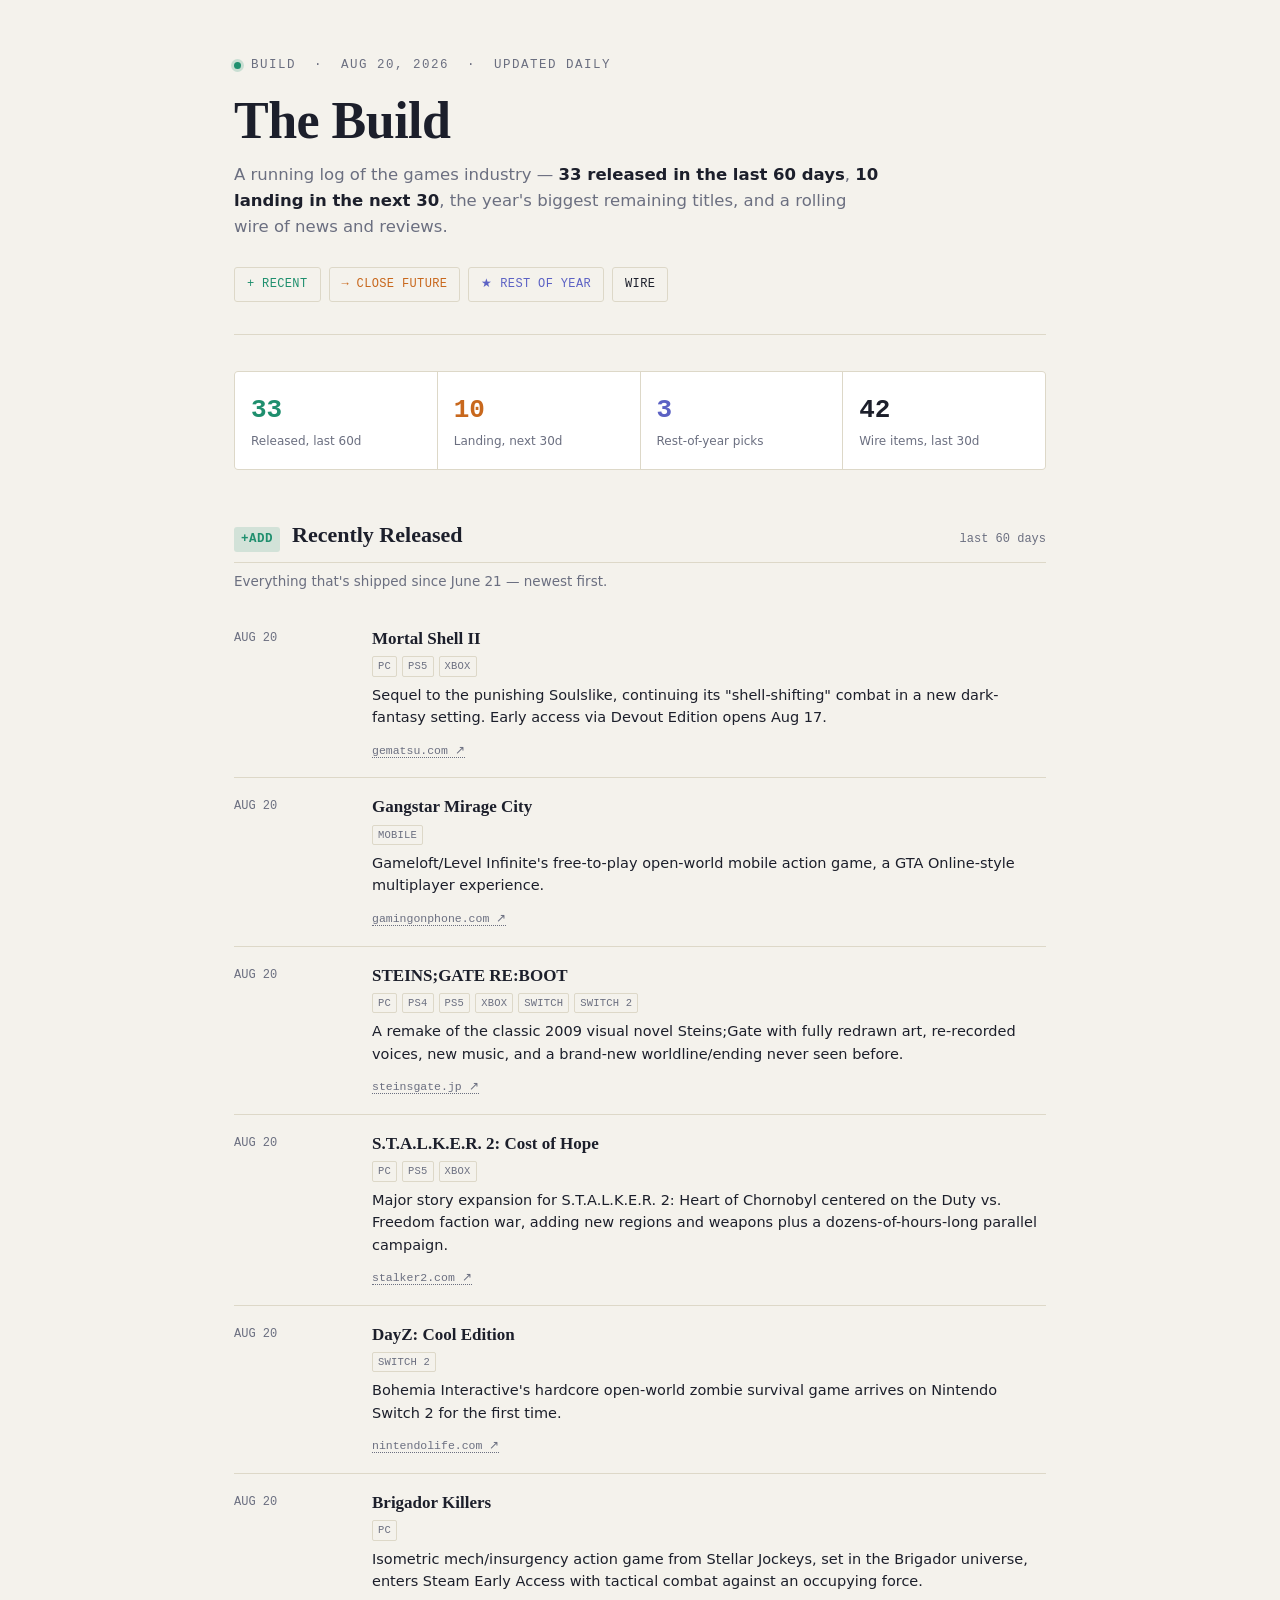
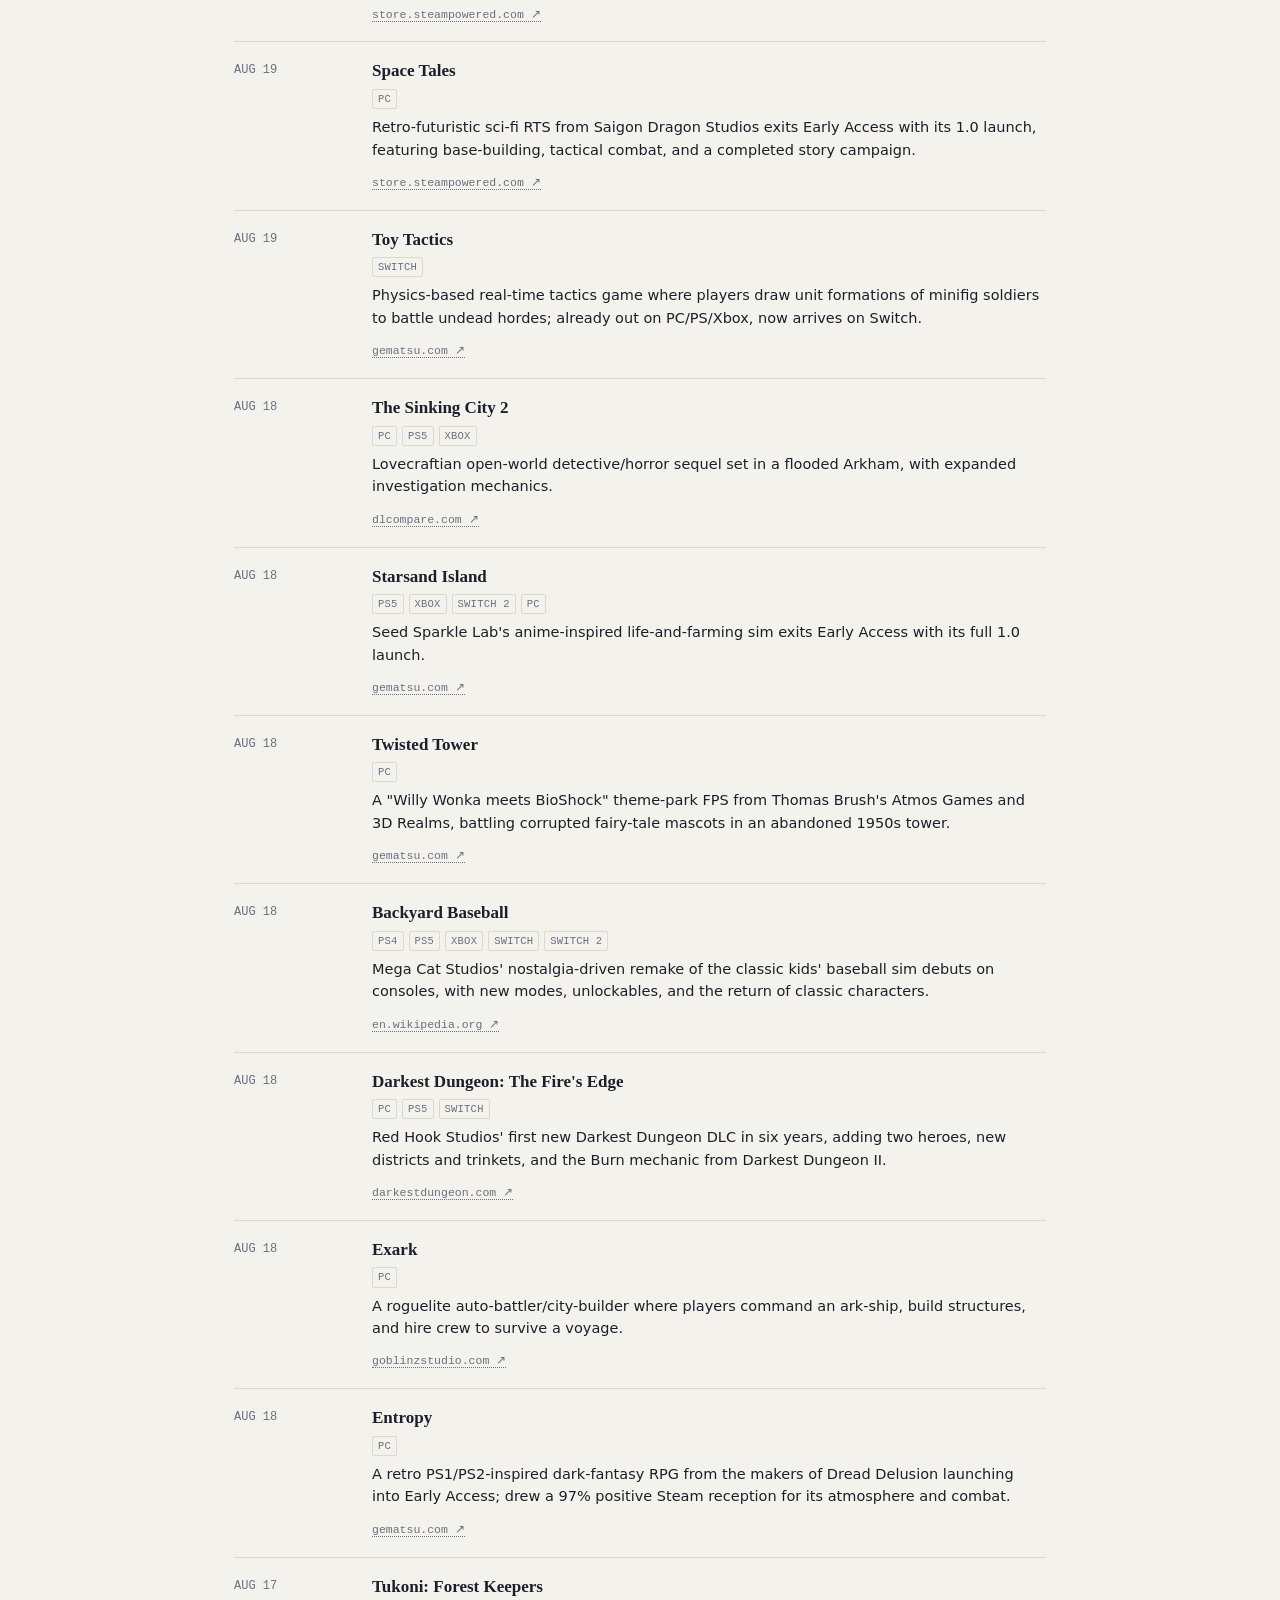
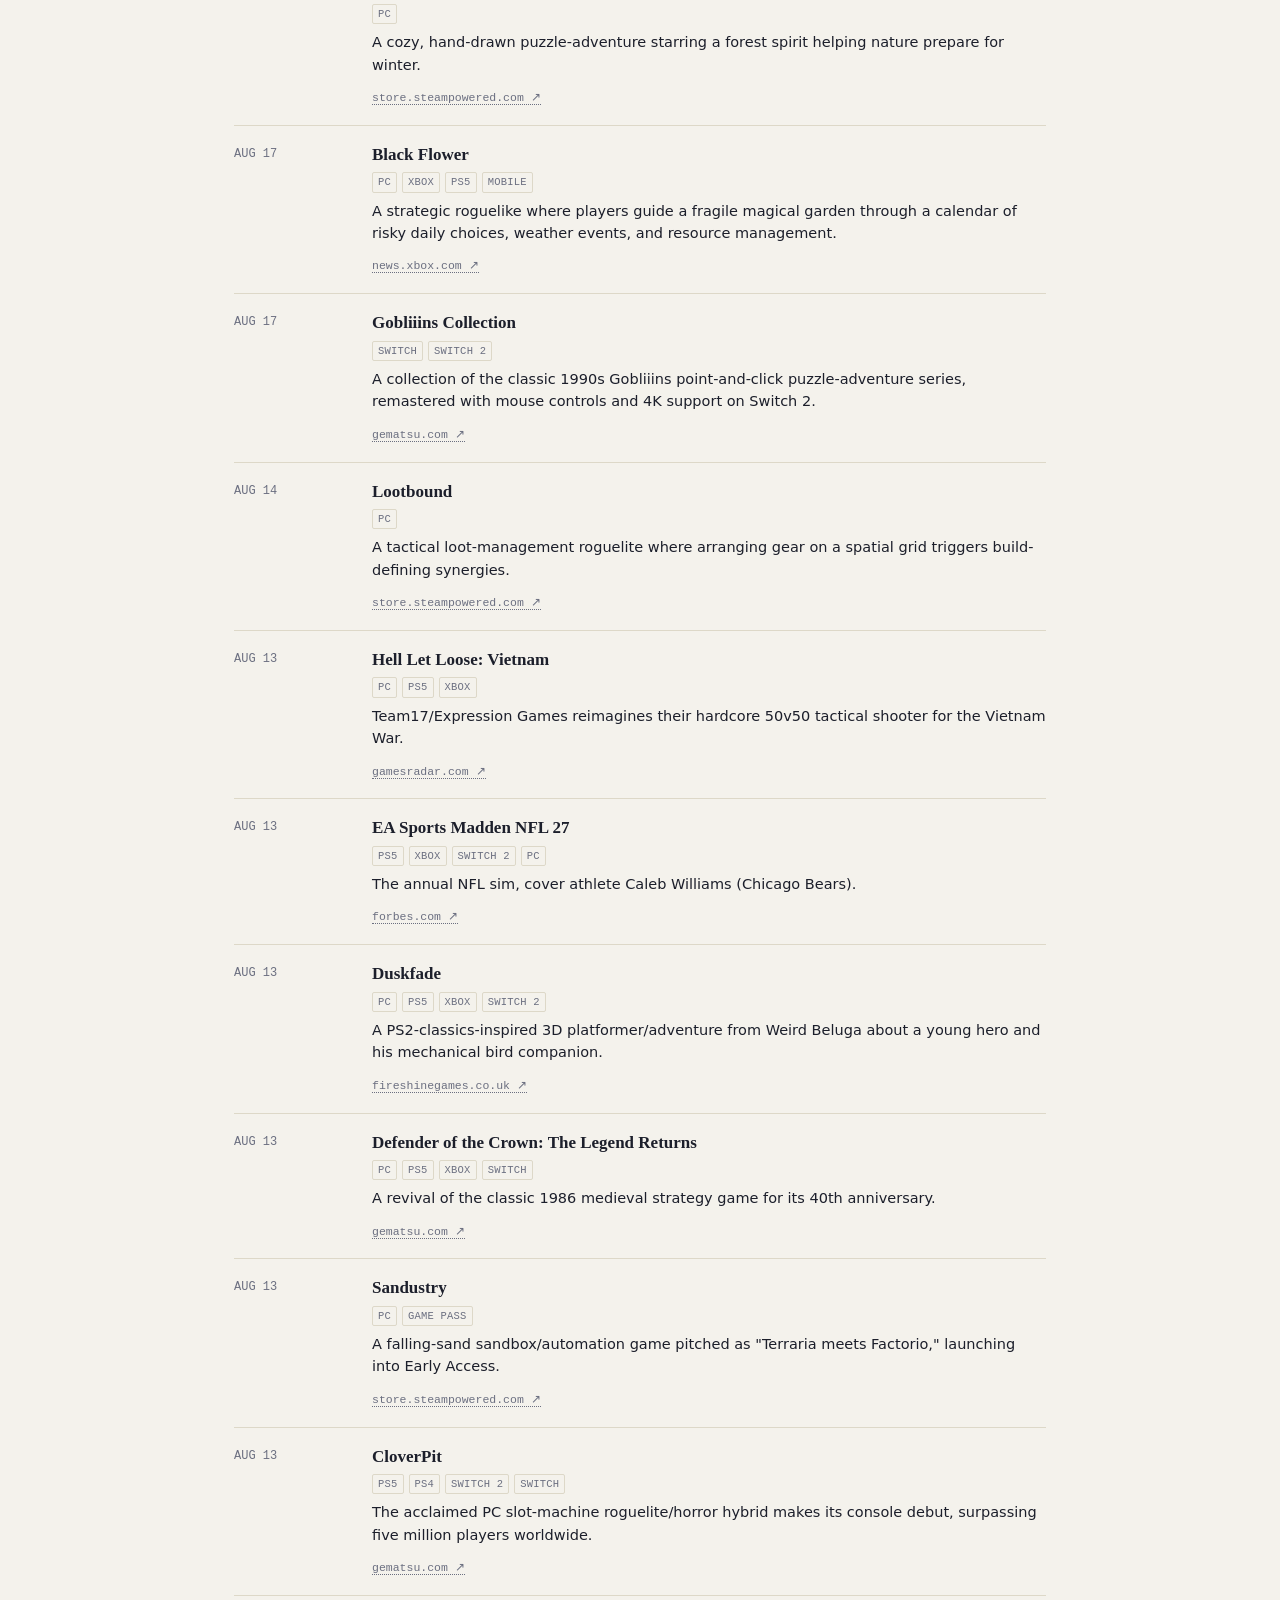
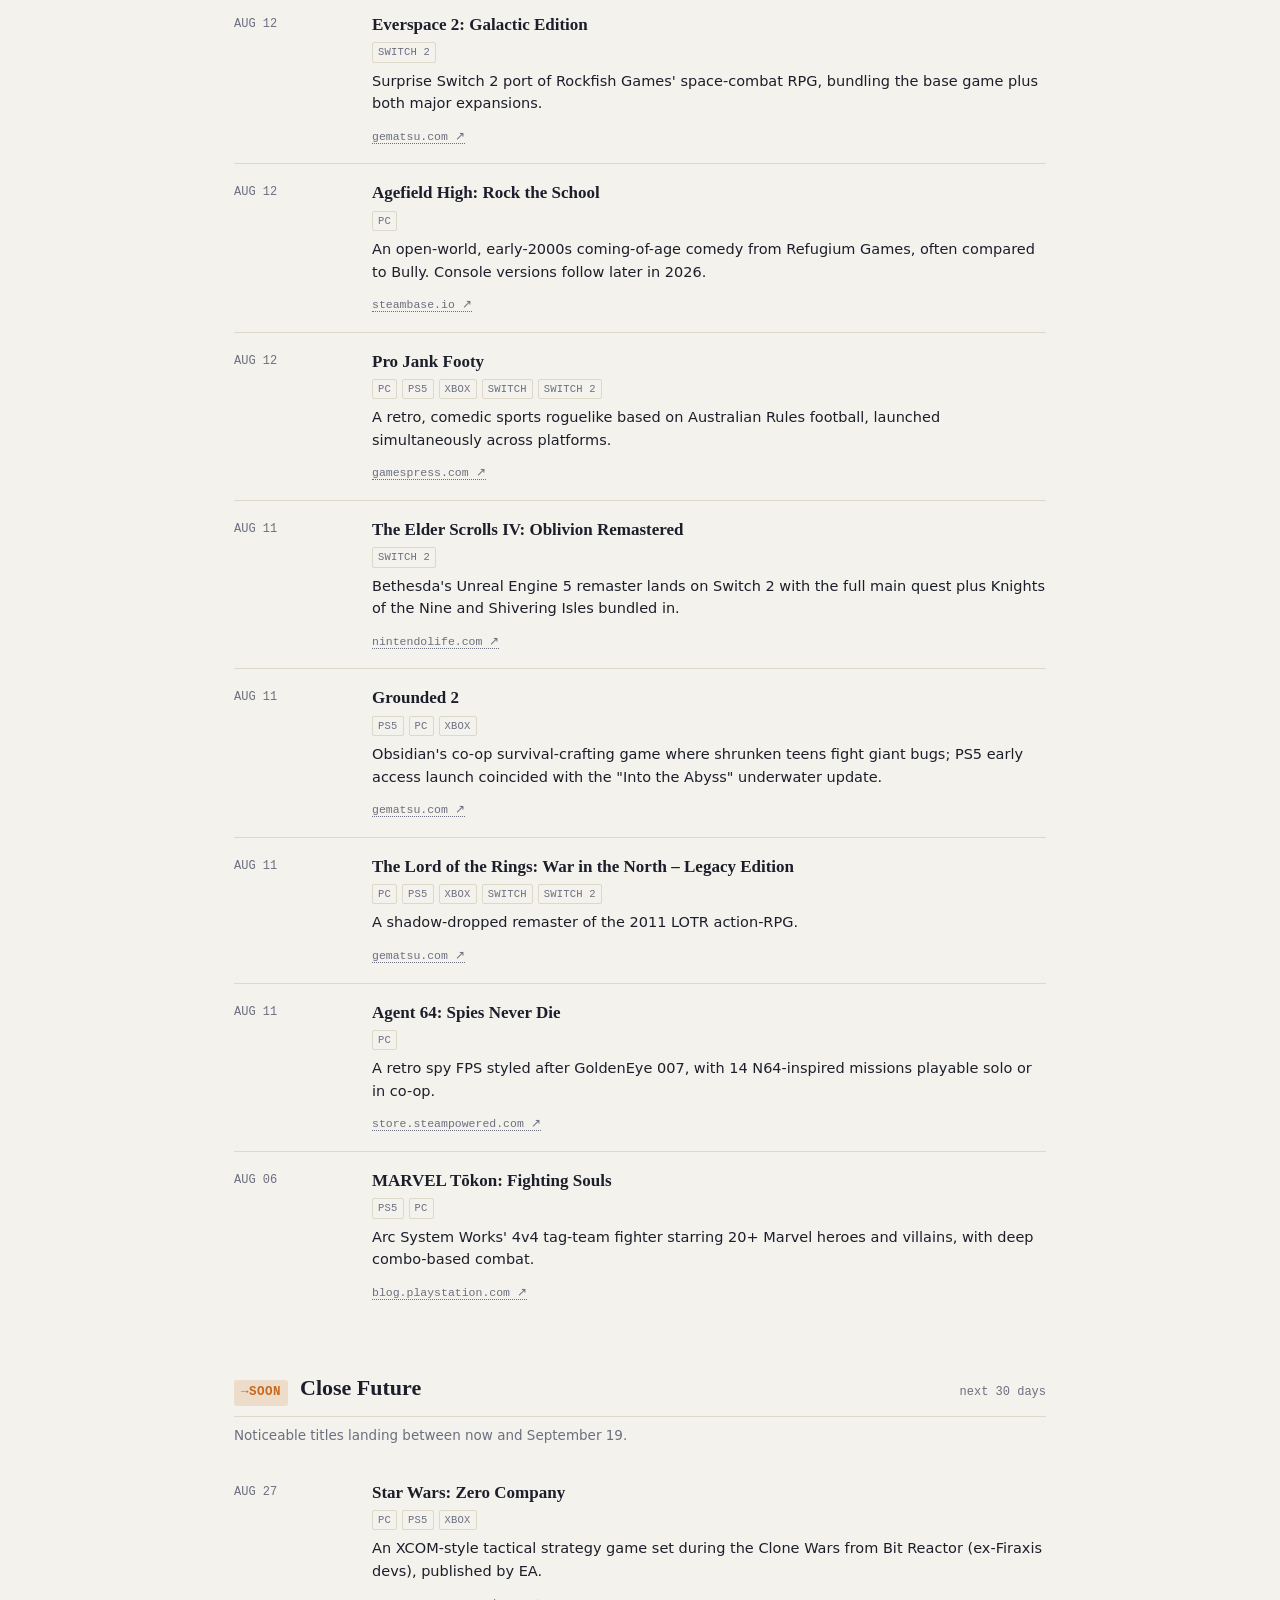
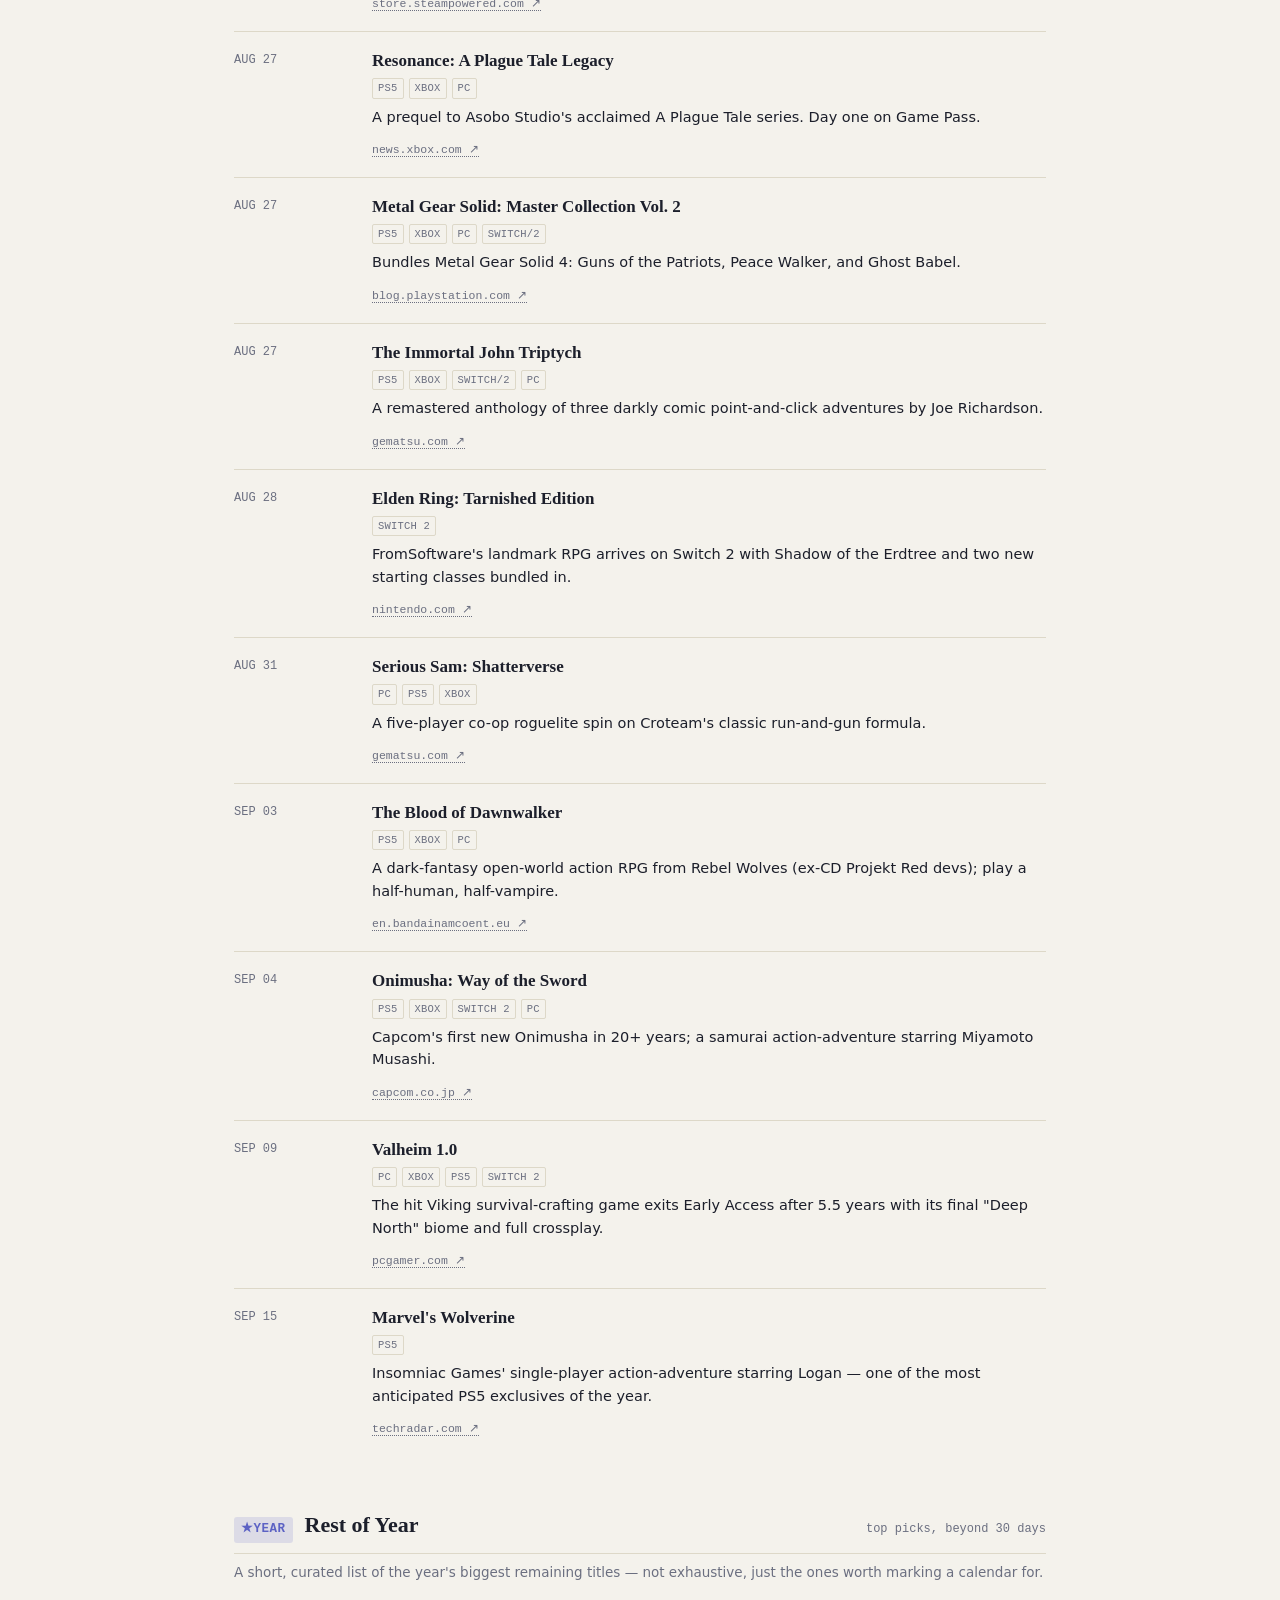
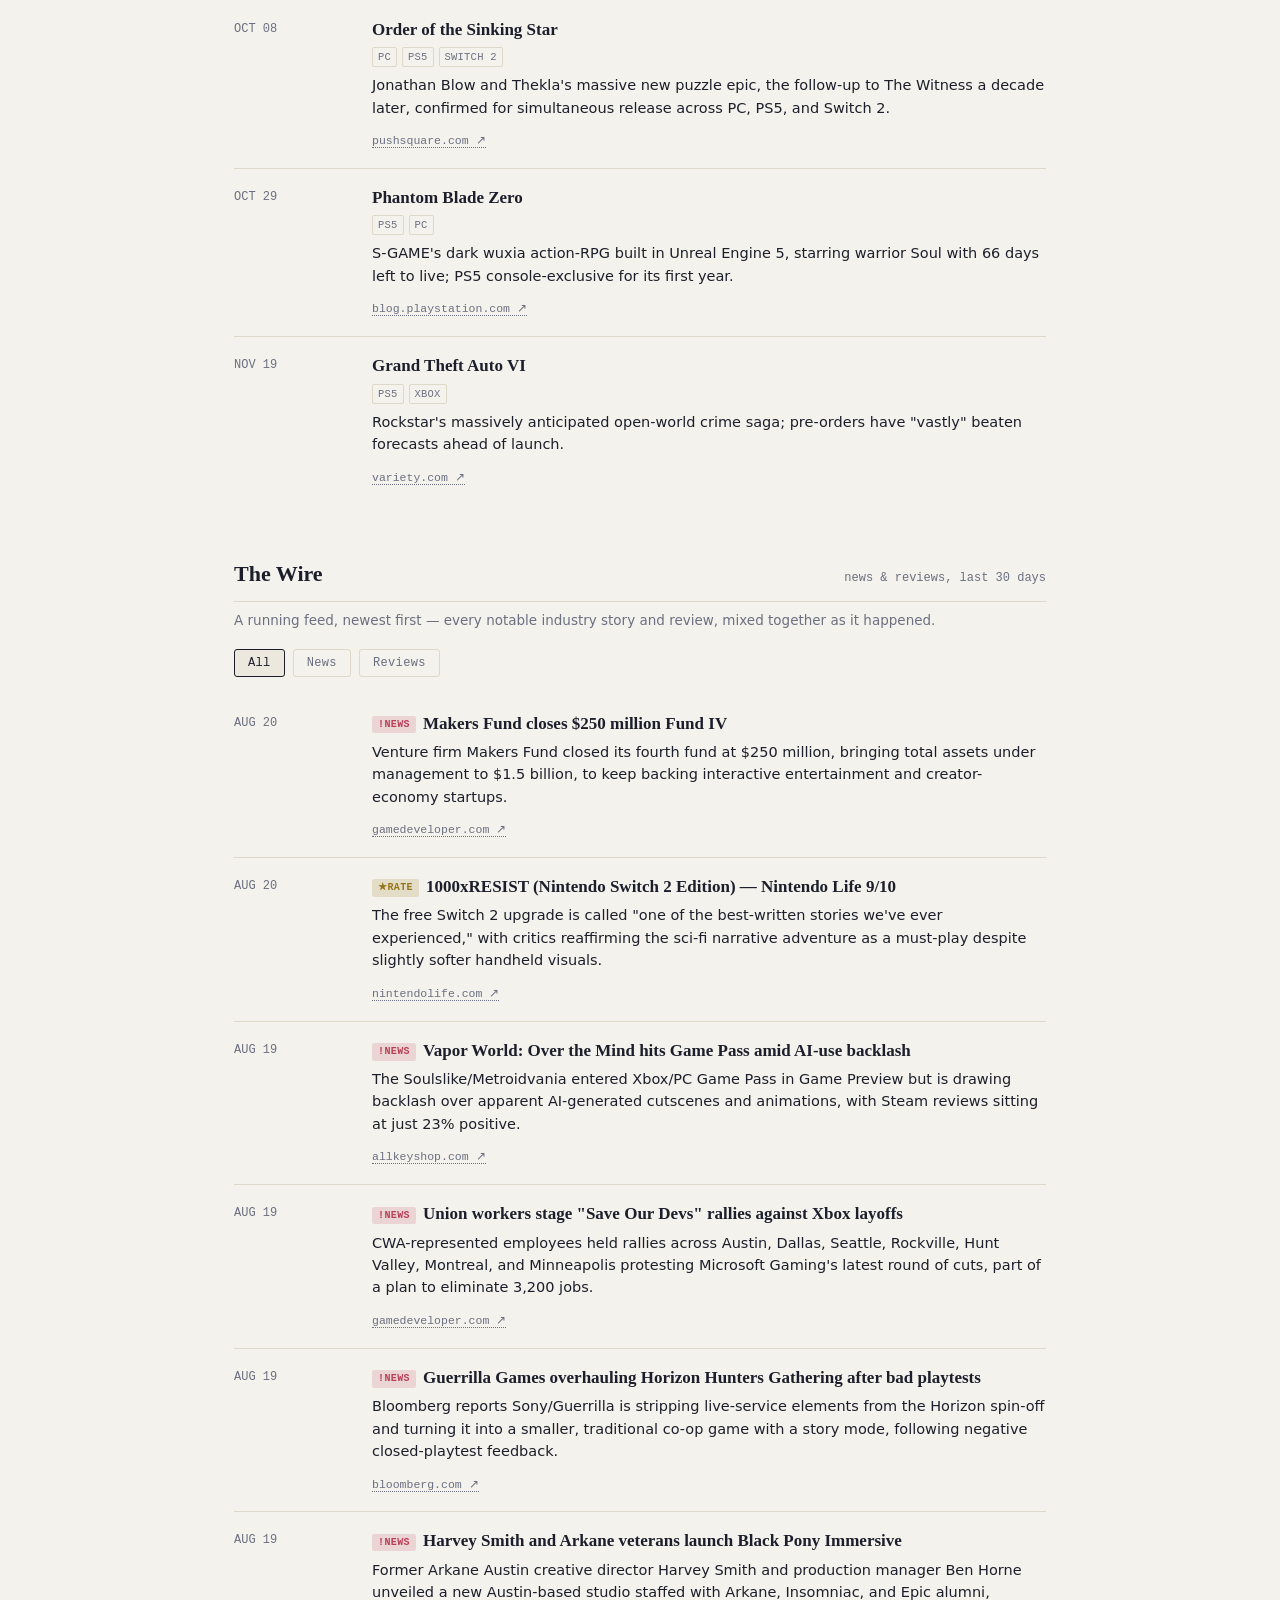
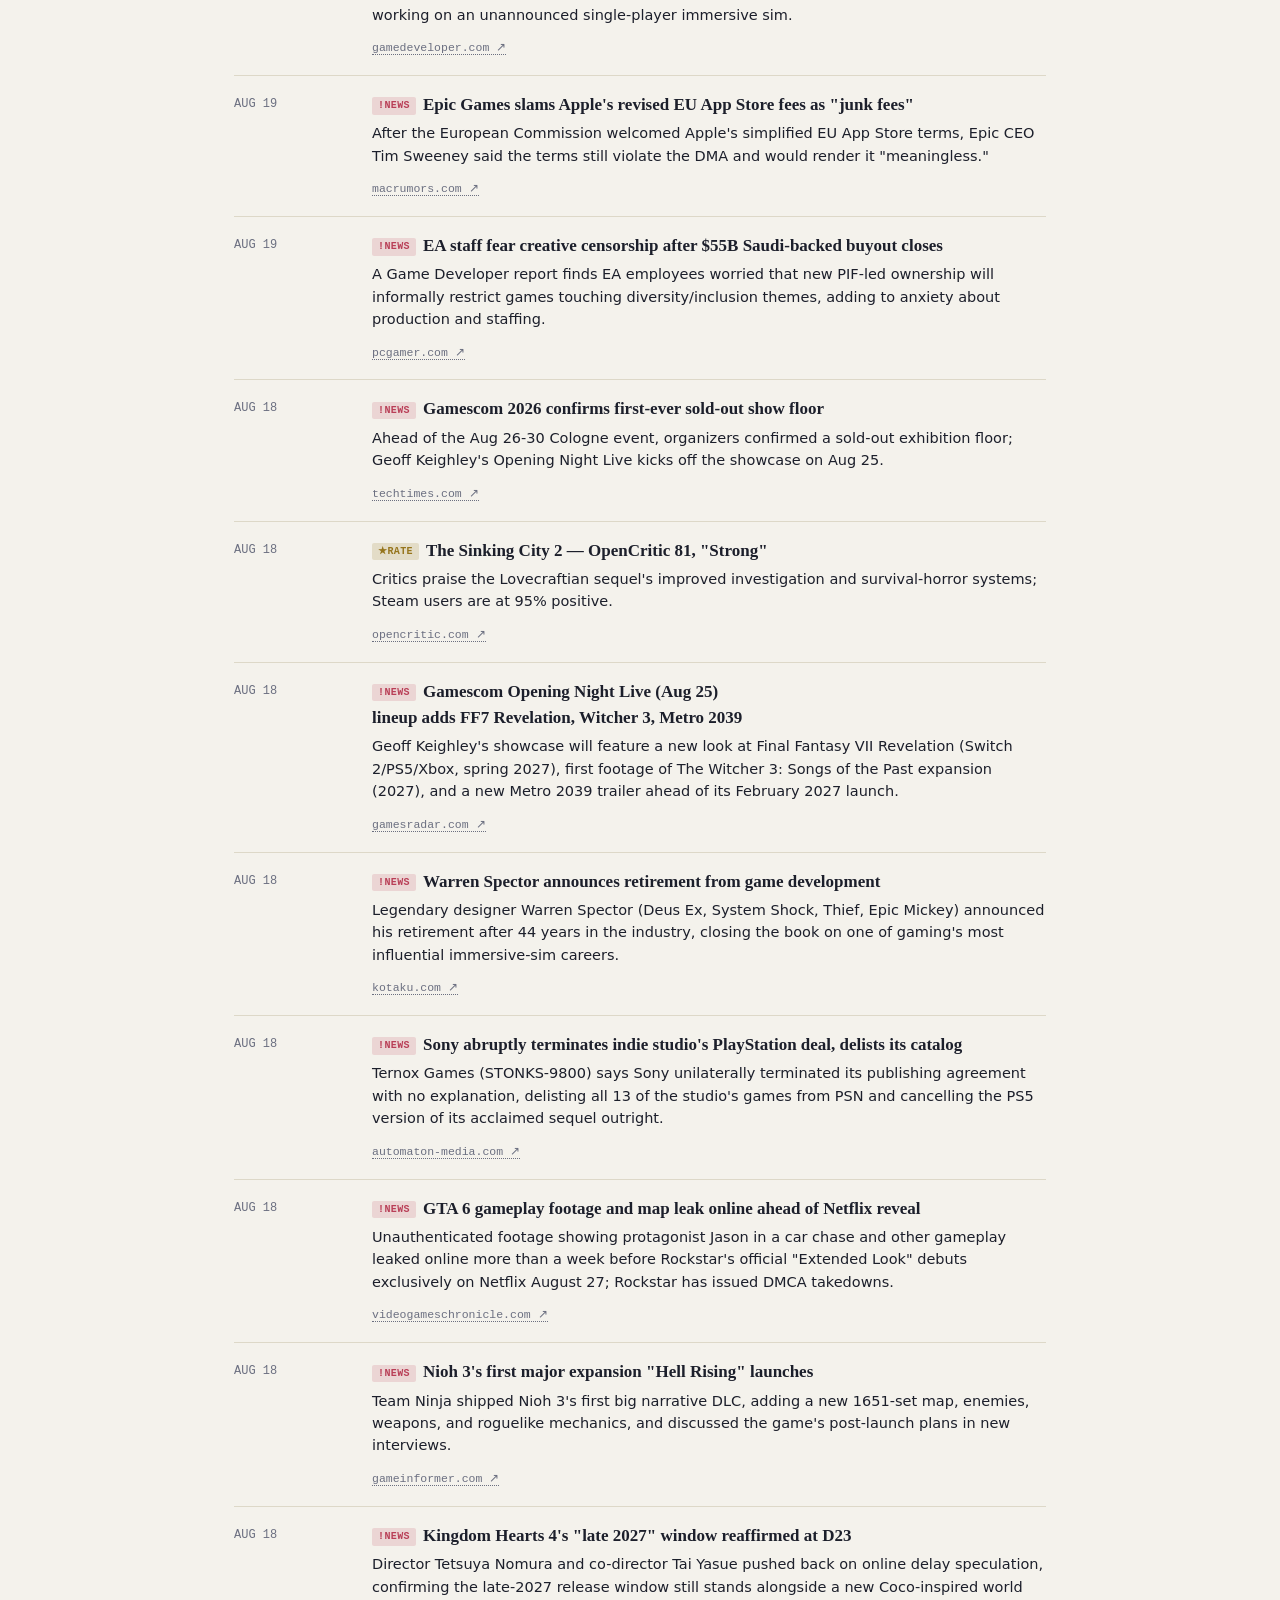
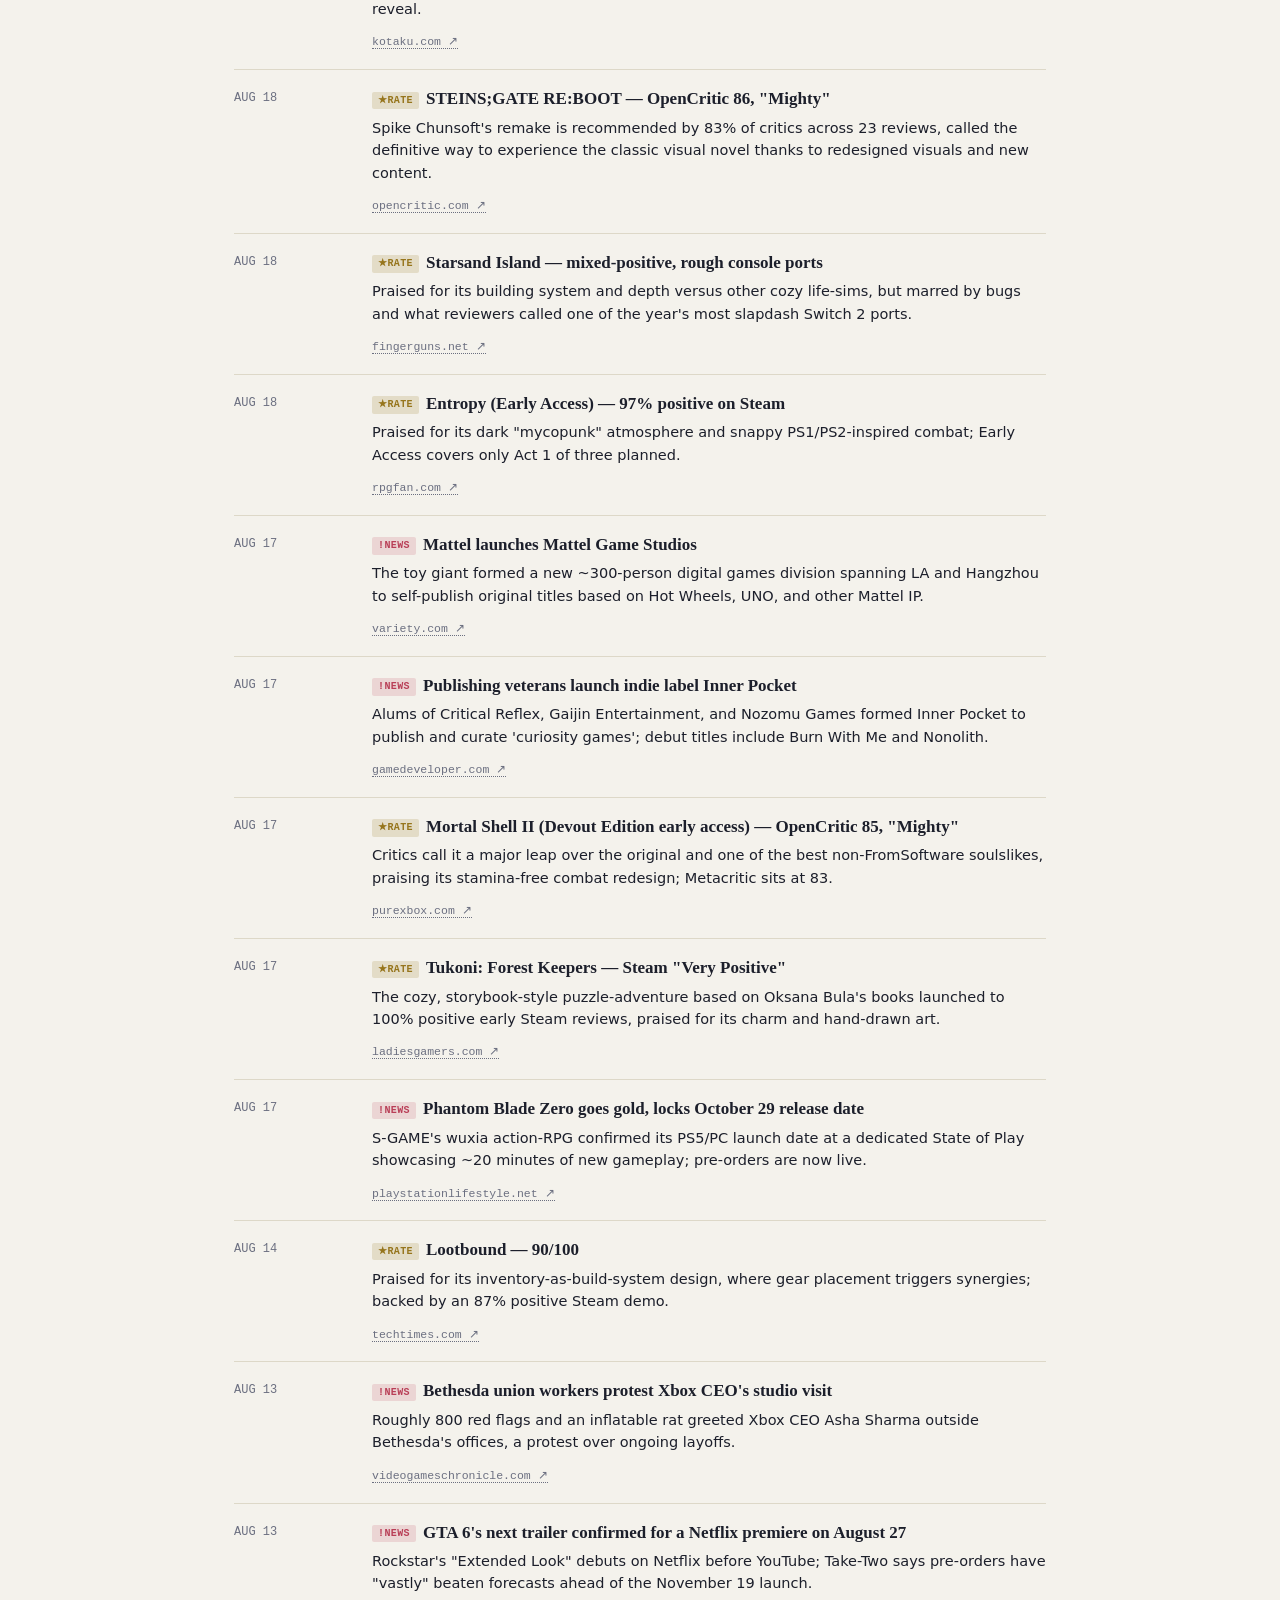
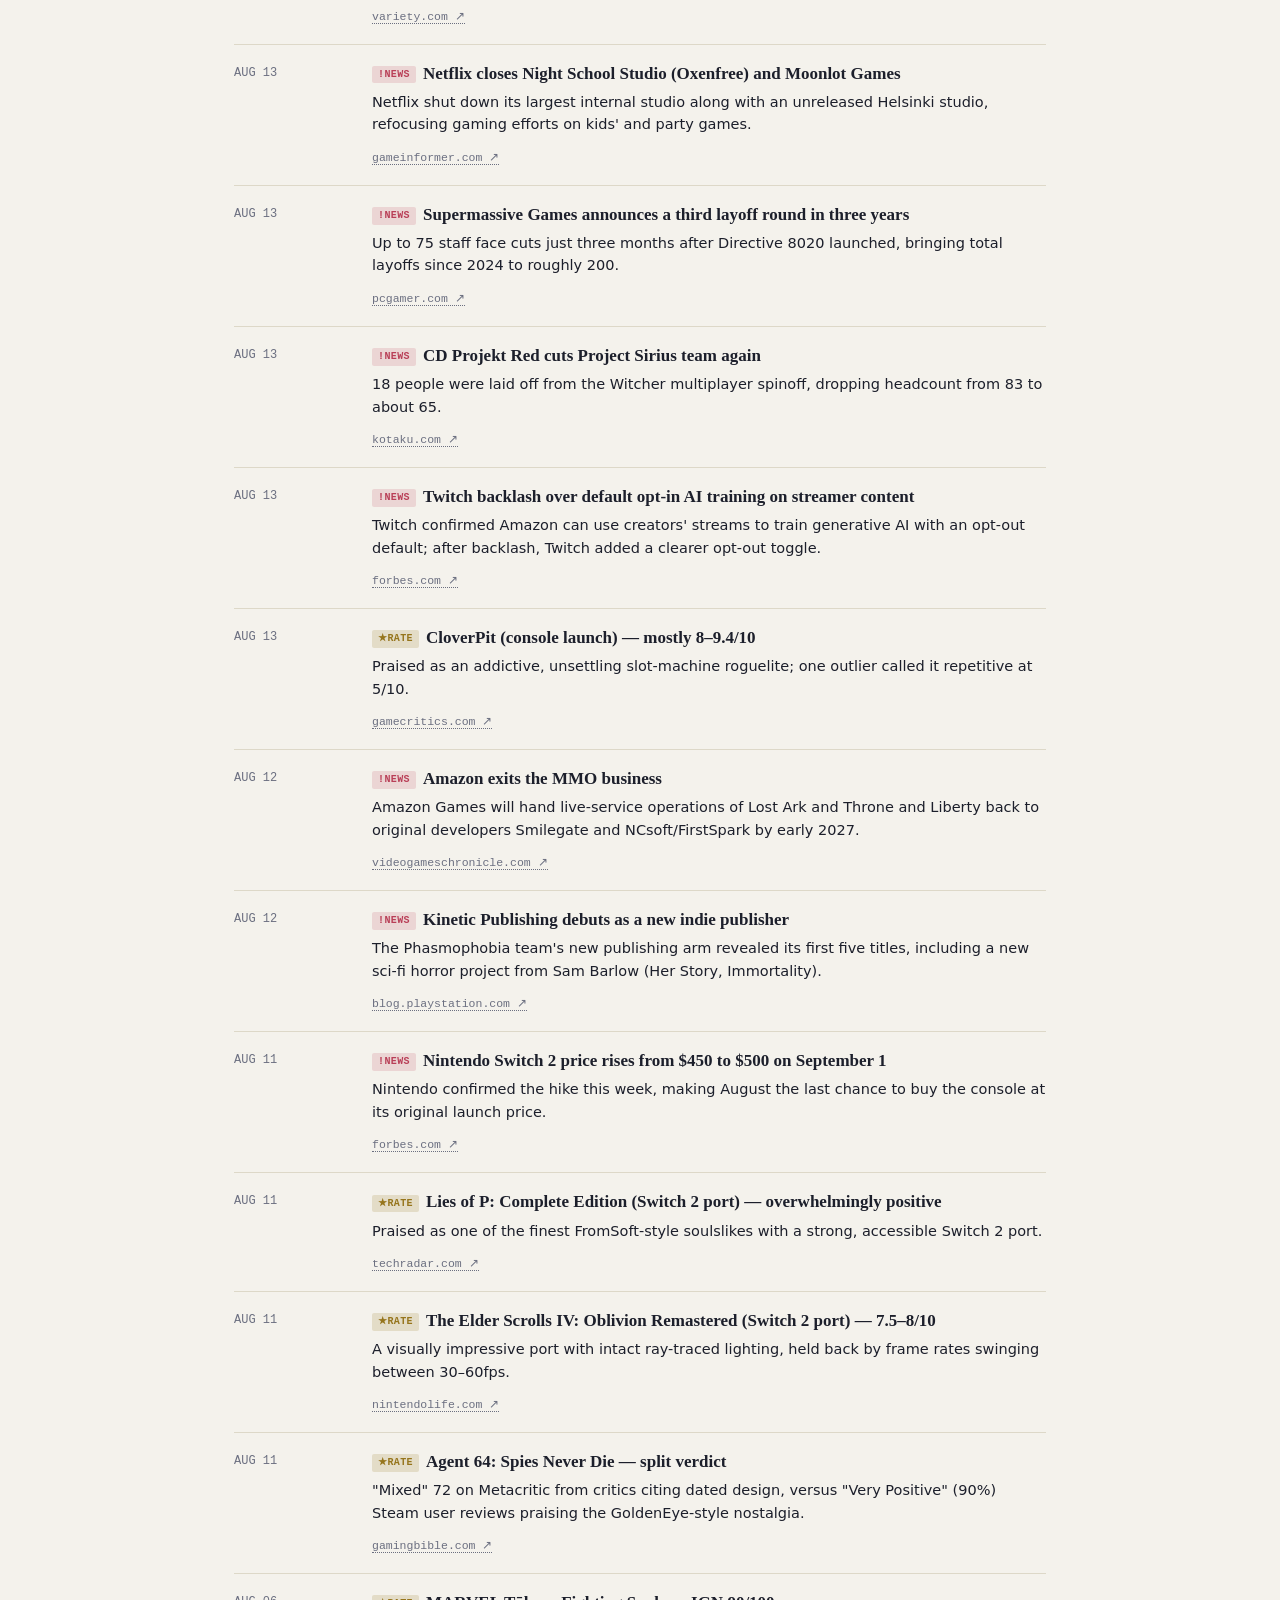
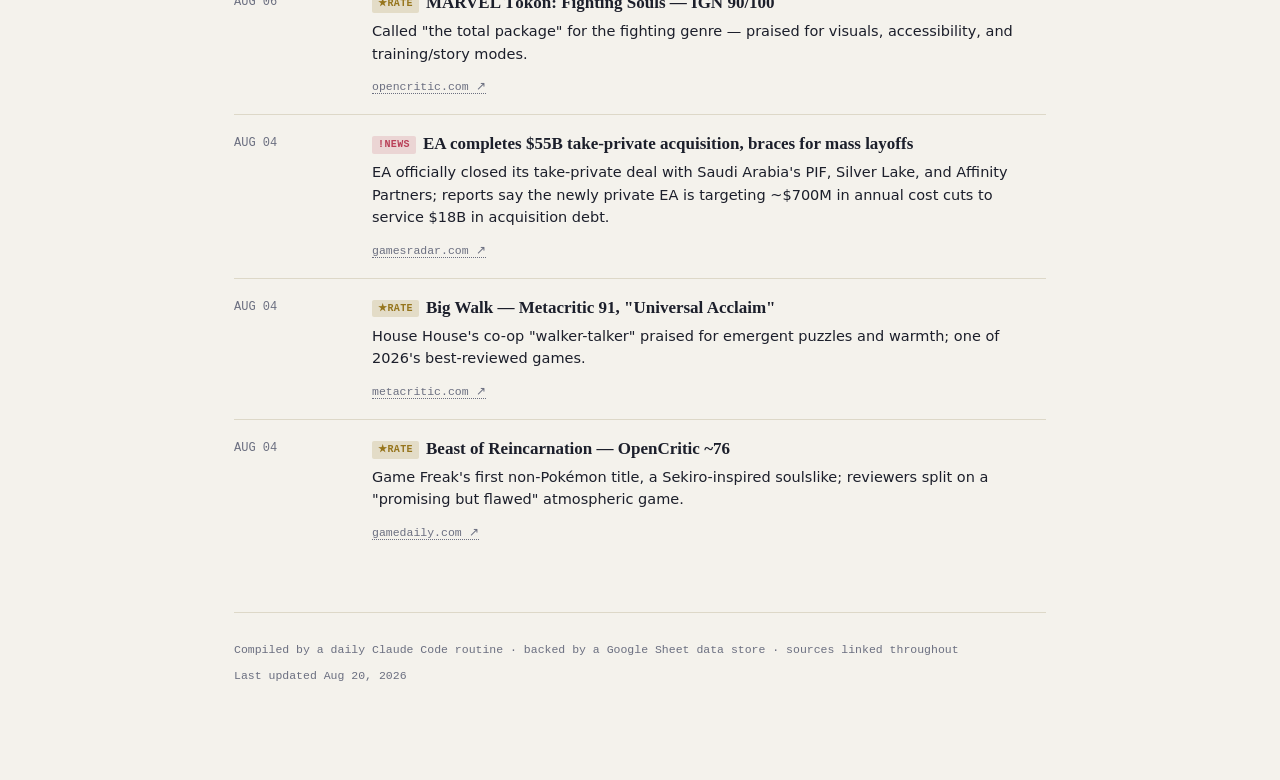
==== commit 50f98950: "Daily update 2026-08-20" ====
--- a/index.html
+++ b/index.html
@@ -1,16 +1,4 @@
-<!doctype html>
-<html lang="en">
-<head>
-<meta charset="utf-8">
-<meta name="viewport" content="width=device-width, initial-scale=1">
-<title>The Build — Game News Digest</title>
-<meta name="description" content="A daily-updating log of the video game industry: recently released games, what's landing in the next 30 days, the year's biggest remaining titles, and a rolling wire of gaming news and reviews.">
-<meta property="og:title" content="The Build — Game News Digest">
-<meta property="og:description" content="A daily-updating log of the video game industry: recent releases, upcoming games, and a rolling wire of gaming news and reviews.">
-<meta property="og:type" content="website">
-<meta name="theme-color" content="#12141c">
-<meta name="google-site-verification" content="c5SLfzY0zA6ZVP6xNmzK1aQn2I8LP2jN-NHro6beuhE" />
-<style>
+<!doctype html><html lang="en"><head><meta charset="utf-8"><meta name="viewport" content="width=device-width, initial-scale=1"><title>The Build — Game News Digest</title><meta name="description" content="A daily-updating log of the video game industry: recently released games, what's landing in the next 30 days, the year's biggest remaining titles, and a rolling wire of gaming news and reviews."><meta property="og:title" content="The Build — Game News Digest"><meta property="og:description" content="A daily-updating log of the video game industry."><meta property="og:type" content="website"><meta name="theme-color" content="#12141c"><meta name="google-site-verification" content="c5SLfzY0zA6ZVP6xNmzK1aQn2I8LP2jN-NHro6beuhE" /><style>
   :root {
     --bg: #f4f2ec;
     --surface: #ffffff;
@@ -42,6 +30,32 @@
       --gold: #d9b64a;
     }
   }
+  :root[data-theme="dark"] {
+    --bg: #12141c;
+    --surface: #1a1d29;
+    --surface-2: #20232f;
+    --border: #2b2f40;
+    --text: #e6e6ee;
+    --text-dim: #9a9fb5;
+    --teal: #5fc9a8;
+    --amber: #f0964a;
+    --rose: #e2677e;
+    --violet: #9aa0ee;
+    --gold: #d9b64a;
+  }
+  :root[data-theme="light"] {
+    --bg: #f4f2ec;
+    --surface: #ffffff;
+    --surface-2: #ece8dd;
+    --border: #ddd8c8;
+    --text: #1c1f2b;
+    --text-dim: #6b6f80;
+    --teal: #1f8f6e;
+    --amber: #c8681d;
+    --rose: #b93f57;
+    --violet: #5c62c4;
+    --gold: #96751c;
+  }
 
   * { box-sizing: border-box; }
   html, body { background: var(--bg); }
@@ -298,16 +312,13 @@
       to { opacity: 1; transform: translateY(0); }
     }
   }
-</style>
-</head>
-<body>
-
+</style></head><body>
 <div class="wrap">
 
   <header class="banner reveal">
-    <div class="eyebrow"><span class="dot"></span>BUILD &nbsp;·&nbsp; AUG 18, 2026 &nbsp;·&nbsp; UPDATED DAILY</div>
+    <div class="eyebrow"><span class="dot"></span>BUILD &nbsp;·&nbsp; AUG 20, 2026 &nbsp;·&nbsp; UPDATED DAILY</div>
     <h1 class="title">The Build</h1>
-    <p class="dek">A running log of the games industry — <strong>19 released in the last 60 days</strong>, <strong>12 landing in the next 30</strong>, the year's biggest remaining titles, and a rolling wire of news and reviews.</p>
+    <p class="dek">A running log of the games industry — <strong>33 released in the last 60 days</strong>, <strong>10 landing in the next 30</strong>, the year's biggest remaining titles, and a rolling wire of news and reviews.</p>
     <nav class="jump">
       <a class="n-recent" href="#recent">+ RECENT</a>
       <a class="n-future" href="#future">→ CLOSE FUTURE</a>
@@ -317,10 +328,10 @@
   </header>
 
   <div class="stats reveal">
-    <div class="stat recent"><div class="n">19</div><div class="l">Released, last 60d</div></div>
-    <div class="stat future"><div class="n">12</div><div class="l">Landing, next 30d</div></div>
-    <div class="stat year"><div class="n">2</div><div class="l">Rest-of-year picks</div></div>
-    <div class="stat wire"><div class="n">26</div><div class="l">Wire items, last 30d</div></div>
+    <div class="stat recent"><div class="n">33</div><div class="l">Released, last 60d</div></div>
+    <div class="stat future"><div class="n">10</div><div class="l">Landing, next 30d</div></div>
+    <div class="stat year"><div class="n">3</div><div class="l">Rest-of-year picks</div></div>
+    <div class="stat wire"><div class="n">42</div><div class="l">Wire items, last 30d</div></div>
   </div>
 
   <section class="log" id="recent">
@@ -329,8 +340,88 @@
       <h2>Recently Released</h2>
       <span class="count">last 60 days</span>
     </div>
-    <p class="log-sub">Everything that's shipped since June 19 — newest first.</p>
+    <p class="log-sub">Everything that's shipped since June 21 — newest first.</p>
     <div class="entries">
+
+      <div class="entry">
+        <div class="when">AUG 20</div>
+        <div class="body">
+          <h3><a href="https://www.gematsu.com/2026/07/mortal-shell-ii-launches-august-20" target="_blank" rel="noopener">Mortal Shell II</a></h3>
+          <div class="platforms"><span>PC</span><span>PS5</span><span>XBOX</span></div>
+          <p>Sequel to the punishing Soulslike, continuing its "shell-shifting" combat in a new dark-fantasy setting. Early access via Devout Edition opens Aug 17.</p>
+          <a class="src" href="https://www.gematsu.com/2026/07/mortal-shell-ii-launches-august-20" target="_blank" rel="noopener">gematsu.com ↗</a>
+        </div>
+      </div>
+
+      <div class="entry">
+        <div class="when">AUG 20</div>
+        <div class="body">
+          <h3><a href="https://gamingonphone.com/news/gangstar-mirage-city-is-bringing-gta-like-multiplayer-experience-to-mobile-on-august-20-in-select-regions/" target="_blank" rel="noopener">Gangstar Mirage City</a></h3>
+          <div class="platforms"><span>MOBILE</span></div>
+          <p>Gameloft/Level Infinite's free-to-play open-world mobile action game, a GTA Online-style multiplayer experience.</p>
+          <a class="src" href="https://gamingonphone.com/news/gangstar-mirage-city-is-bringing-gta-like-multiplayer-experience-to-mobile-on-august-20-in-select-regions/" target="_blank" rel="noopener">gamingonphone.com ↗</a>
+        </div>
+      </div>
+
+      <div class="entry">
+        <div class="when">AUG 20</div>
+        <div class="body">
+          <h3><a href="https://steinsgate.jp/reboot/en-us/" target="_blank" rel="noopener">STEINS;GATE RE:BOOT</a></h3>
+          <div class="platforms"><span>PC</span><span>PS4</span><span>PS5</span><span>XBOX</span><span>SWITCH</span><span>SWITCH 2</span></div>
+          <p>A remake of the classic 2009 visual novel Steins;Gate with fully redrawn art, re-recorded voices, new music, and a brand-new worldline/ending never seen before.</p>
+          <a class="src" href="https://steinsgate.jp/reboot/en-us/" target="_blank" rel="noopener">steinsgate.jp ↗</a>
+        </div>
+      </div>
+
+      <div class="entry">
+        <div class="when">AUG 20</div>
+        <div class="body">
+          <h3><a href="https://www.stalker2.com/news/coh-date-reveal" target="_blank" rel="noopener">S.T.A.L.K.E.R. 2: Cost of Hope</a></h3>
+          <div class="platforms"><span>PC</span><span>PS5</span><span>XBOX</span></div>
+          <p>Major story expansion for S.T.A.L.K.E.R. 2: Heart of Chornobyl centered on the Duty vs. Freedom faction war, adding new regions and weapons plus a dozens-of-hours-long parallel campaign.</p>
+          <a class="src" href="https://www.stalker2.com/news/coh-date-reveal" target="_blank" rel="noopener">stalker2.com ↗</a>
+        </div>
+      </div>
+
+      <div class="entry">
+        <div class="when">AUG 20</div>
+        <div class="body">
+          <h3><a href="https://www.nintendolife.com/news/2026/07/dayz-brings-gritty-zombie-survival-multiplayer-to-switch-2-next-month" target="_blank" rel="noopener">DayZ: Cool Edition</a></h3>
+          <div class="platforms"><span>SWITCH 2</span></div>
+          <p>Bohemia Interactive's hardcore open-world zombie survival game arrives on Nintendo Switch 2 for the first time.</p>
+          <a class="src" href="https://www.nintendolife.com/news/2026/07/dayz-brings-gritty-zombie-survival-multiplayer-to-switch-2-next-month" target="_blank" rel="noopener">nintendolife.com ↗</a>
+        </div>
+      </div>
+
+      <div class="entry">
+        <div class="when">AUG 20</div>
+        <div class="body">
+          <h3><a href="https://store.steampowered.com/app/903930/Brigador_Killers/" target="_blank" rel="noopener">Brigador Killers</a></h3>
+          <div class="platforms"><span>PC</span></div>
+          <p>Isometric mech/insurgency action game from Stellar Jockeys, set in the Brigador universe, enters Steam Early Access with tactical combat against an occupying force.</p>
+          <a class="src" href="https://store.steampowered.com/app/903930/Brigador_Killers/" target="_blank" rel="noopener">store.steampowered.com ↗</a>
+        </div>
+      </div>
+
+      <div class="entry">
+        <div class="when">AUG 19</div>
+        <div class="body">
+          <h3><a href="https://store.steampowered.com/app/2457960/Space_Tales/" target="_blank" rel="noopener">Space Tales</a></h3>
+          <div class="platforms"><span>PC</span></div>
+          <p>Retro-futuristic sci-fi RTS from Saigon Dragon Studios exits Early Access with its 1.0 launch, featuring base-building, tactical combat, and a completed story campaign.</p>
+          <a class="src" href="https://store.steampowered.com/app/2457960/Space_Tales/" target="_blank" rel="noopener">store.steampowered.com ↗</a>
+        </div>
+      </div>
+
+      <div class="entry">
+        <div class="when">AUG 19</div>
+        <div class="body">
+          <h3><a href="https://www.gematsu.com/2025/10/toy-tactics-coming-to-ps5-xbox-series-ps4-xbox-one-and-switch-in-q1-2026" target="_blank" rel="noopener">Toy Tactics</a></h3>
+          <div class="platforms"><span>SWITCH</span></div>
+          <p>Physics-based real-time tactics game where players draw unit formations of minifig soldiers to battle undead hordes; already out on PC/PS/Xbox, now arrives on Switch.</p>
+          <a class="src" href="https://www.gematsu.com/2025/10/toy-tactics-coming-to-ps5-xbox-series-ps4-xbox-one-and-switch-in-q1-2026" target="_blank" rel="noopener">gematsu.com ↗</a>
+        </div>
+      </div>
 
       <div class="entry">
         <div class="when">AUG 18</div>
@@ -363,12 +454,72 @@
       </div>
 
       <div class="entry">
+        <div class="when">AUG 18</div>
+        <div class="body">
+          <h3><a href="https://en.wikipedia.org/wiki/Backyard_Baseball_(2026_video_game)" target="_blank" rel="noopener">Backyard Baseball</a></h3>
+          <div class="platforms"><span>PS4</span><span>PS5</span><span>XBOX</span><span>SWITCH</span><span>SWITCH 2</span></div>
+          <p>Mega Cat Studios' nostalgia-driven remake of the classic kids' baseball sim debuts on consoles, with new modes, unlockables, and the return of classic characters.</p>
+          <a class="src" href="https://en.wikipedia.org/wiki/Backyard_Baseball_(2026_video_game)" target="_blank" rel="noopener">en.wikipedia.org ↗</a>
+        </div>
+      </div>
+
+      <div class="entry">
+        <div class="when">AUG 18</div>
+        <div class="body">
+          <h3><a href="https://www.darkestdungeon.com/news/the-fire-s-edge-dlc-releases-august-18th/" target="_blank" rel="noopener">Darkest Dungeon: The Fire's Edge</a></h3>
+          <div class="platforms"><span>PC</span><span>PS5</span><span>SWITCH</span></div>
+          <p>Red Hook Studios' first new Darkest Dungeon DLC in six years, adding two heroes, new districts and trinkets, and the Burn mechanic from Darkest Dungeon II.</p>
+          <a class="src" href="https://www.darkestdungeon.com/news/the-fire-s-edge-dlc-releases-august-18th/" target="_blank" rel="noopener">darkestdungeon.com ↗</a>
+        </div>
+      </div>
+
+      <div class="entry">
+        <div class="when">AUG 18</div>
+        <div class="body">
+          <h3><a href="https://goblinzstudio.com/game/exark/" target="_blank" rel="noopener">Exark</a></h3>
+          <div class="platforms"><span>PC</span></div>
+          <p>A roguelite auto-battler/city-builder where players command an ark-ship, build structures, and hire crew to survive a voyage.</p>
+          <a class="src" href="https://goblinzstudio.com/game/exark/" target="_blank" rel="noopener">goblinzstudio.com ↗</a>
+        </div>
+      </div>
+
+      <div class="entry">
+        <div class="when">AUG 18</div>
+        <div class="body">
+          <h3><a href="https://www.gematsu.com/2026/06/entropy-launches-in-early-access-on-august-18" target="_blank" rel="noopener">Entropy</a></h3>
+          <div class="platforms"><span>PC</span></div>
+          <p>A retro PS1/PS2-inspired dark-fantasy RPG from the makers of Dread Delusion launching into Early Access; drew a 97% positive Steam reception for its atmosphere and combat.</p>
+          <a class="src" href="https://www.gematsu.com/2026/06/entropy-launches-in-early-access-on-august-18" target="_blank" rel="noopener">gematsu.com ↗</a>
+        </div>
+      </div>
+
+      <div class="entry">
         <div class="when">AUG 17</div>
         <div class="body">
           <h3><a href="https://store.steampowered.com/app/2933200/Tukoni_Forest_Keepers/" target="_blank" rel="noopener">Tukoni: Forest Keepers</a></h3>
           <div class="platforms"><span>PC</span></div>
           <p>A cozy, hand-drawn puzzle-adventure starring a forest spirit helping nature prepare for winter.</p>
           <a class="src" href="https://store.steampowered.com/app/2933200/Tukoni_Forest_Keepers/" target="_blank" rel="noopener">store.steampowered.com ↗</a>
+        </div>
+      </div>
+
+      <div class="entry">
+        <div class="when">AUG 17</div>
+        <div class="body">
+          <h3><a href="https://news.xbox.com/en-us/2026/08/14/next-week-on-xbox-new-games-for-august-17-to-21/" target="_blank" rel="noopener">Black Flower</a></h3>
+          <div class="platforms"><span>PC</span><span>XBOX</span><span>PS5</span><span>MOBILE</span></div>
+          <p>A strategic roguelike where players guide a fragile magical garden through a calendar of risky daily choices, weather events, and resource management.</p>
+          <a class="src" href="https://news.xbox.com/en-us/2026/08/14/next-week-on-xbox-new-games-for-august-17-to-21/" target="_blank" rel="noopener">news.xbox.com ↗</a>
+        </div>
+      </div>
+
+      <div class="entry">
+        <div class="when">AUG 17</div>
+        <div class="body">
+          <h3><a href="https://www.gematsu.com/2026/08/gobliiins-collection-now-available-for-switch-2" target="_blank" rel="noopener">Gobliiins Collection</a></h3>
+          <div class="platforms"><span>SWITCH</span><span>SWITCH 2</span></div>
+          <p>A collection of the classic 1990s Gobliiins point-and-click puzzle-adventure series, remastered with mouse controls and 4K support on Switch 2.</p>
+          <a class="src" href="https://www.gematsu.com/2026/08/gobliiins-collection-now-available-for-switch-2" target="_blank" rel="noopener">gematsu.com ↗</a>
         </div>
       </div>
 
@@ -531,28 +682,8 @@
       <h2>Close Future</h2>
       <span class="count">next 30 days</span>
     </div>
-    <p class="log-sub">Noticeable titles landing between now and September 17.</p>
+    <p class="log-sub">Noticeable titles landing between now and September 19.</p>
     <div class="entries">
-
-      <div class="entry">
-        <div class="when">AUG 20</div>
-        <div class="body">
-          <h3><a href="https://www.gematsu.com/2026/07/mortal-shell-ii-launches-august-20" target="_blank" rel="noopener">Mortal Shell II</a></h3>
-          <div class="platforms"><span>PC</span><span>PS5</span><span>XBOX</span></div>
-          <p>Sequel to the punishing Soulslike, continuing its "shell-shifting" combat in a new dark-fantasy setting. Early access via Devout Edition opens Aug 17.</p>
-          <a class="src" href="https://www.gematsu.com/2026/07/mortal-shell-ii-launches-august-20" target="_blank" rel="noopener">gematsu.com ↗</a>
-        </div>
-      </div>
-
-      <div class="entry">
-        <div class="when">AUG 20</div>
-        <div class="body">
-          <h3><a href="https://gamingonphone.com/news/gangstar-mirage-city-is-bringing-gta-like-multiplayer-experience-to-mobile-on-august-20-in-select-regions/" target="_blank" rel="noopener">Gangstar Mirage City</a></h3>
-          <div class="platforms"><span>MOBILE</span></div>
-          <p>Gameloft/Level Infinite's free-to-play open-world mobile action game, a GTA Online-style multiplayer experience.</p>
-          <a class="src" href="https://gamingonphone.com/news/gangstar-mirage-city-is-bringing-gta-like-multiplayer-experience-to-mobile-on-august-20-in-select-regions/" target="_blank" rel="noopener">gamingonphone.com ↗</a>
-        </div>
-      </div>
 
       <div class="entry">
         <div class="when">AUG 27</div>
@@ -665,6 +796,16 @@
     </div>
     <p class="log-sub">A short, curated list of the year's biggest remaining titles — not exhaustive, just the ones worth marking a calendar for.</p>
     <div class="entries">
+
+      <div class="entry">
+        <div class="when">OCT 08</div>
+        <div class="body">
+          <h3><a href="https://www.pushsquare.com/news/2026/08/braid-the-witness-devs-massive-new-puzzle-game-comes-to-ps5-in-october" target="_blank" rel="noopener">Order of the Sinking Star</a></h3>
+          <div class="platforms"><span>PC</span><span>PS5</span><span>SWITCH 2</span></div>
+          <p>Jonathan Blow and Thekla's massive new puzzle epic, the follow-up to The Witness a decade later, confirmed for simultaneous release across PC, PS5, and Switch 2.</p>
+          <a class="src" href="https://www.pushsquare.com/news/2026/08/braid-the-witness-devs-massive-new-puzzle-game-comes-to-ps5-in-october" target="_blank" rel="noopener">pushsquare.com ↗</a>
+        </div>
+      </div>
 
       <div class="entry">
         <div class="when">OCT 29</div>
@@ -703,6 +844,78 @@
     <div class="entries">
 
       <div class="entry" data-type="news">
+        <div class="when">AUG 20</div>
+        <div class="body">
+          <h3><span class="itag news">!NEWS</span><a href="https://www.gamedeveloper.com/business/makers-fund-expands-game-industry-footprint-after-closing-250-million-investment-round" target="_blank" rel="noopener">Makers Fund closes $250 million Fund IV</a></h3>
+          <p>Venture firm Makers Fund closed its fourth fund at $250 million, bringing total assets under management to $1.5 billion, to keep backing interactive entertainment and creator-economy startups.</p>
+          <a class="src" href="https://www.gamedeveloper.com/business/makers-fund-expands-game-industry-footprint-after-closing-250-million-investment-round" target="_blank" rel="noopener">gamedeveloper.com ↗</a>
+        </div>
+      </div>
+
+      <div class="entry" data-type="rate">
+        <div class="when">AUG 20</div>
+        <div class="body">
+          <h3><span class="itag rate">★RATE</span><a href="https://www.nintendolife.com/reviews/switch-eshop/1000xresist" target="_blank" rel="noopener">1000xRESIST (Nintendo Switch 2 Edition) — Nintendo Life 9/10</a></h3>
+          <p>The free Switch 2 upgrade is called "one of the best-written stories we've ever experienced," with critics reaffirming the sci-fi narrative adventure as a must-play despite slightly softer handheld visuals.</p>
+          <a class="src" href="https://www.nintendolife.com/reviews/switch-eshop/1000xresist" target="_blank" rel="noopener">nintendolife.com ↗</a>
+        </div>
+      </div>
+
+      <div class="entry" data-type="news">
+        <div class="when">AUG 19</div>
+        <div class="body">
+          <h3><span class="itag news">!NEWS</span><a href="https://www.allkeyshop.com/blog/vapor-world-over-the-mind-xbox-game-pass-ai-news-n/" target="_blank" rel="noopener">Vapor World: Over the Mind hits Game Pass amid AI-use backlash</a></h3>
+          <p>The Soulslike/Metroidvania entered Xbox/PC Game Pass in Game Preview but is drawing backlash over apparent AI-generated cutscenes and animations, with Steam reviews sitting at just 23% positive.</p>
+          <a class="src" href="https://www.allkeyshop.com/blog/vapor-world-over-the-mind-xbox-game-pass-ai-news-n/" target="_blank" rel="noopener">allkeyshop.com ↗</a>
+        </div>
+      </div>
+
+      <div class="entry" data-type="news">
+        <div class="when">AUG 19</div>
+        <div class="body">
+          <h3><span class="itag news">!NEWS</span><a href="https://www.gamedeveloper.com/business/hundreds-of-union-workers-rally-across-north-america-to-protest-xbox-layoffs" target="_blank" rel="noopener">Union workers stage "Save Our Devs" rallies against Xbox layoffs</a></h3>
+          <p>CWA-represented employees held rallies across Austin, Dallas, Seattle, Rockville, Hunt Valley, Montreal, and Minneapolis protesting Microsoft Gaming's latest round of cuts, part of a plan to eliminate 3,200 jobs.</p>
+          <a class="src" href="https://www.gamedeveloper.com/business/hundreds-of-union-workers-rally-across-north-america-to-protest-xbox-layoffs" target="_blank" rel="noopener">gamedeveloper.com ↗</a>
+        </div>
+      </div>
+
+      <div class="entry" data-type="news">
+        <div class="when">AUG 19</div>
+        <div class="body">
+          <h3><span class="itag news">!NEWS</span><a href="https://www.bloomberg.com/news/articles/2026-08-19/playstation-reboots-horizon-hunters-gathering-as-live-service-strategy-struggles" target="_blank" rel="noopener">Guerrilla Games overhauling Horizon Hunters Gathering after bad playtests</a></h3>
+          <p>Bloomberg reports Sony/Guerrilla is stripping live-service elements from the Horizon spin-off and turning it into a smaller, traditional co-op game with a story mode, following negative closed-playtest feedback.</p>
+          <a class="src" href="https://www.bloomberg.com/news/articles/2026-08-19/playstation-reboots-horizon-hunters-gathering-as-live-service-strategy-struggles" target="_blank" rel="noopener">bloomberg.com ↗</a>
+        </div>
+      </div>
+
+      <div class="entry" data-type="news">
+        <div class="when">AUG 19</div>
+        <div class="body">
+          <h3><span class="itag news">!NEWS</span><a href="https://www.gamedeveloper.com/business/harvey-smith-and-fellow-arkane-austin-veterans-launch-a-new-studio" target="_blank" rel="noopener">Harvey Smith and Arkane veterans launch Black Pony Immersive</a></h3>
+          <p>Former Arkane Austin creative director Harvey Smith and production manager Ben Horne unveiled a new Austin-based studio staffed with Arkane, Insomniac, and Epic alumni, working on an unannounced single-player immersive sim.</p>
+          <a class="src" href="https://www.gamedeveloper.com/business/harvey-smith-and-fellow-arkane-austin-veterans-launch-a-new-studio" target="_blank" rel="noopener">gamedeveloper.com ↗</a>
+        </div>
+      </div>
+
+      <div class="entry" data-type="news">
+        <div class="when">AUG 19</div>
+        <div class="body">
+          <h3><span class="itag news">!NEWS</span><a href="https://www.macrumors.com/2026/08/19/ec-epic-apple-app-store-changes/" target="_blank" rel="noopener">Epic Games slams Apple's revised EU App Store fees as "junk fees"</a></h3>
+          <p>After the European Commission welcomed Apple's simplified EU App Store terms, Epic CEO Tim Sweeney said the terms still violate the DMA and would render it "meaningless."</p>
+          <a class="src" href="https://www.macrumors.com/2026/08/19/ec-epic-apple-app-store-changes/" target="_blank" rel="noopener">macrumors.com ↗</a>
+        </div>
+      </div>
+
+      <div class="entry" data-type="news">
+        <div class="when">AUG 19</div>
+        <div class="body">
+          <h3><span class="itag news">!NEWS</span><a href="https://www.pcgamer.com/gaming-industry/ea-employees-brace-for-the-worst-under-saudi-ownership-hard-to-feel-good-about-being-bought-out-by-a-regime-thats-very-much-at-odds-with-progressive-society/" target="_blank" rel="noopener">EA staff fear creative censorship after $55B Saudi-backed buyout closes</a></h3>
+          <p>A Game Developer report finds EA employees worried that new PIF-led ownership will informally restrict games touching diversity/inclusion themes, adding to anxiety about production and staffing.</p>
+          <a class="src" href="https://www.pcgamer.com/gaming-industry/ea-employees-brace-for-the-worst-under-saudi-ownership-hard-to-feel-good-about-being-bought-out-by-a-regime-thats-very-much-at-odds-with-progressive-society/" target="_blank" rel="noopener">pcgamer.com ↗</a>
+        </div>
+      </div>
+
+      <div class="entry" data-type="news">
         <div class="when">AUG 18</div>
         <div class="body">
           <h3><span class="itag news">!NEWS</span><a href="https://www.techtimes.com/articles/324874/20260818/gamescom-2026-first-ever-sold-out-floor-full-schedule-where-watch.htm" target="_blank" rel="noopener">Gamescom 2026 confirms first-ever sold-out show floor</a></h3>
@@ -730,6 +943,78 @@
       </div>
 
       <div class="entry" data-type="news">
+        <div class="when">AUG 18</div>
+        <div class="body">
+          <h3><span class="itag news">!NEWS</span><a href="https://kotaku.com/warren-spector-retirement-deus-ex-system-shock-thief-looking-glass-2000725307" target="_blank" rel="noopener">Warren Spector announces retirement from game development</a></h3>
+          <p>Legendary designer Warren Spector (Deus Ex, System Shock, Thief, Epic Mickey) announced his retirement after 44 years in the industry, closing the book on one of gaming's most influential immersive-sim careers.</p>
+          <a class="src" href="https://kotaku.com/warren-spector-retirement-deus-ex-system-shock-thief-looking-glass-2000725307" target="_blank" rel="noopener">kotaku.com ↗</a>
+        </div>
+      </div>
+
+      <div class="entry" data-type="news">
+        <div class="when">AUG 18</div>
+        <div class="body">
+          <h3><span class="itag news">!NEWS</span><a href="https://automaton-media.com/en/indie-games/stonks-9800-developer-says-sony-terminated-their-playstation-agreement-without-explanation-entire-game-catalog-set-to-be-delisted/" target="_blank" rel="noopener">Sony abruptly terminates indie studio's PlayStation deal, delists its catalog</a></h3>
+          <p>Ternox Games (STONKS-9800) says Sony unilaterally terminated its publishing agreement with no explanation, delisting all 13 of the studio's games from PSN and cancelling the PS5 version of its acclaimed sequel outright.</p>
+          <a class="src" href="https://automaton-media.com/en/indie-games/stonks-9800-developer-says-sony-terminated-their-playstation-agreement-without-explanation-entire-game-catalog-set-to-be-delisted/" target="_blank" rel="noopener">automaton-media.com ↗</a>
+        </div>
+      </div>
+
+      <div class="entry" data-type="news">
+        <div class="when">AUG 18</div>
+        <div class="body">
+          <h3><span class="itag news">!NEWS</span><a href="https://www.videogameschronicle.com/news/gta-6-gameplay-allegedly-leaks-ahead-of-planned-netflix-reveal/" target="_blank" rel="noopener">GTA 6 gameplay footage and map leak online ahead of Netflix reveal</a></h3>
+          <p>Unauthenticated footage showing protagonist Jason in a car chase and other gameplay leaked online more than a week before Rockstar's official "Extended Look" debuts exclusively on Netflix August 27; Rockstar has issued DMCA takedowns.</p>
+          <a class="src" href="https://www.videogameschronicle.com/news/gta-6-gameplay-allegedly-leaks-ahead-of-planned-netflix-reveal/" target="_blank" rel="noopener">videogameschronicle.com ↗</a>
+        </div>
+      </div>
+
+      <div class="entry" data-type="news">
+        <div class="when">AUG 18</div>
+        <div class="body">
+          <h3><span class="itag news">!NEWS</span><a href="https://gameinformer.com/interview/2026/08/18/team-ninja-answers-our-burning-questions-about-nioh-3s-first-story-expansion" target="_blank" rel="noopener">Nioh 3's first major expansion "Hell Rising" launches</a></h3>
+          <p>Team Ninja shipped Nioh 3's first big narrative DLC, adding a new 1651-set map, enemies, weapons, and roguelike mechanics, and discussed the game's post-launch plans in new interviews.</p>
+          <a class="src" href="https://gameinformer.com/interview/2026/08/18/team-ninja-answers-our-burning-questions-about-nioh-3s-first-story-expansion" target="_blank" rel="noopener">gameinformer.com ↗</a>
+        </div>
+      </div>
+
+      <div class="entry" data-type="news">
+        <div class="when">AUG 18</div>
+        <div class="body">
+          <h3><span class="itag news">!NEWS</span><a href="https://kotaku.com/kingdom-hearts-4-release-date-late-2027-confirmed-tetsuya-nomura-2000724969" target="_blank" rel="noopener">Kingdom Hearts 4's "late 2027" window reaffirmed at D23</a></h3>
+          <p>Director Tetsuya Nomura and co-director Tai Yasue pushed back on online delay speculation, confirming the late-2027 release window still stands alongside a new Coco-inspired world reveal.</p>
+          <a class="src" href="https://kotaku.com/kingdom-hearts-4-release-date-late-2027-confirmed-tetsuya-nomura-2000724969" target="_blank" rel="noopener">kotaku.com ↗</a>
+        </div>
+      </div>
+
+      <div class="entry" data-type="rate">
+        <div class="when">AUG 18</div>
+        <div class="body">
+          <h3><span class="itag rate">★RATE</span><a href="https://opencritic.com/game/21027/steins-gate-re-boot" target="_blank" rel="noopener">STEINS;GATE RE:BOOT — OpenCritic 86, "Mighty"</a></h3>
+          <p>Spike Chunsoft's remake is recommended by 83% of critics across 23 reviews, called the definitive way to experience the classic visual novel thanks to redesigned visuals and new content.</p>
+          <a class="src" href="https://opencritic.com/game/21027/steins-gate-re-boot" target="_blank" rel="noopener">opencritic.com ↗</a>
+        </div>
+      </div>
+
+      <div class="entry" data-type="rate">
+        <div class="when">AUG 18</div>
+        <div class="body">
+          <h3><span class="itag rate">★RATE</span><a href="https://fingerguns.net/reviews/2026/08/17/starsand-island-review-ps5-farming-for-framerates/" target="_blank" rel="noopener">Starsand Island — mixed-positive, rough console ports</a></h3>
+          <p>Praised for its building system and depth versus other cozy life-sims, but marred by bugs and what reviewers called one of the year's most slapdash Switch 2 ports.</p>
+          <a class="src" href="https://fingerguns.net/reviews/2026/08/17/starsand-island-review-ps5-farming-for-framerates/" target="_blank" rel="noopener">fingerguns.net ↗</a>
+        </div>
+      </div>
+
+      <div class="entry" data-type="rate">
+        <div class="when">AUG 18</div>
+        <div class="body">
+          <h3><span class="itag rate">★RATE</span><a href="https://www.rpgfan.com/2026/08/18/entropy-early-access-review/" target="_blank" rel="noopener">Entropy (Early Access) — 97% positive on Steam</a></h3>
+          <p>Praised for its dark "mycopunk" atmosphere and snappy PS1/PS2-inspired combat; Early Access covers only Act 1 of three planned.</p>
+          <a class="src" href="https://www.rpgfan.com/2026/08/18/entropy-early-access-review/" target="_blank" rel="noopener">rpgfan.com ↗</a>
+        </div>
+      </div>
+
+      <div class="entry" data-type="news">
         <div class="when">AUG 17</div>
         <div class="body">
           <h3><span class="itag news">!NEWS</span><a href="https://variety.com/2026/gaming/news/mattel-game-studios-hot-wheels-uno-1236833285/" target="_blank" rel="noopener">Mattel launches Mattel Game Studios</a></h3>
@@ -941,7 +1226,7 @@
 
   <footer>
     <span>Compiled by a daily Claude Code routine · backed by a Google Sheet data store · sources linked throughout</span>
-    <span>Last updated Aug 18, 2026</span>
+    <span>Last updated Aug 20, 2026</span>
   </footer>
 
 </div>
@@ -968,5 +1253,4 @@
   });
 })();
 </script>
-</body>
-</html>
+</body></html>
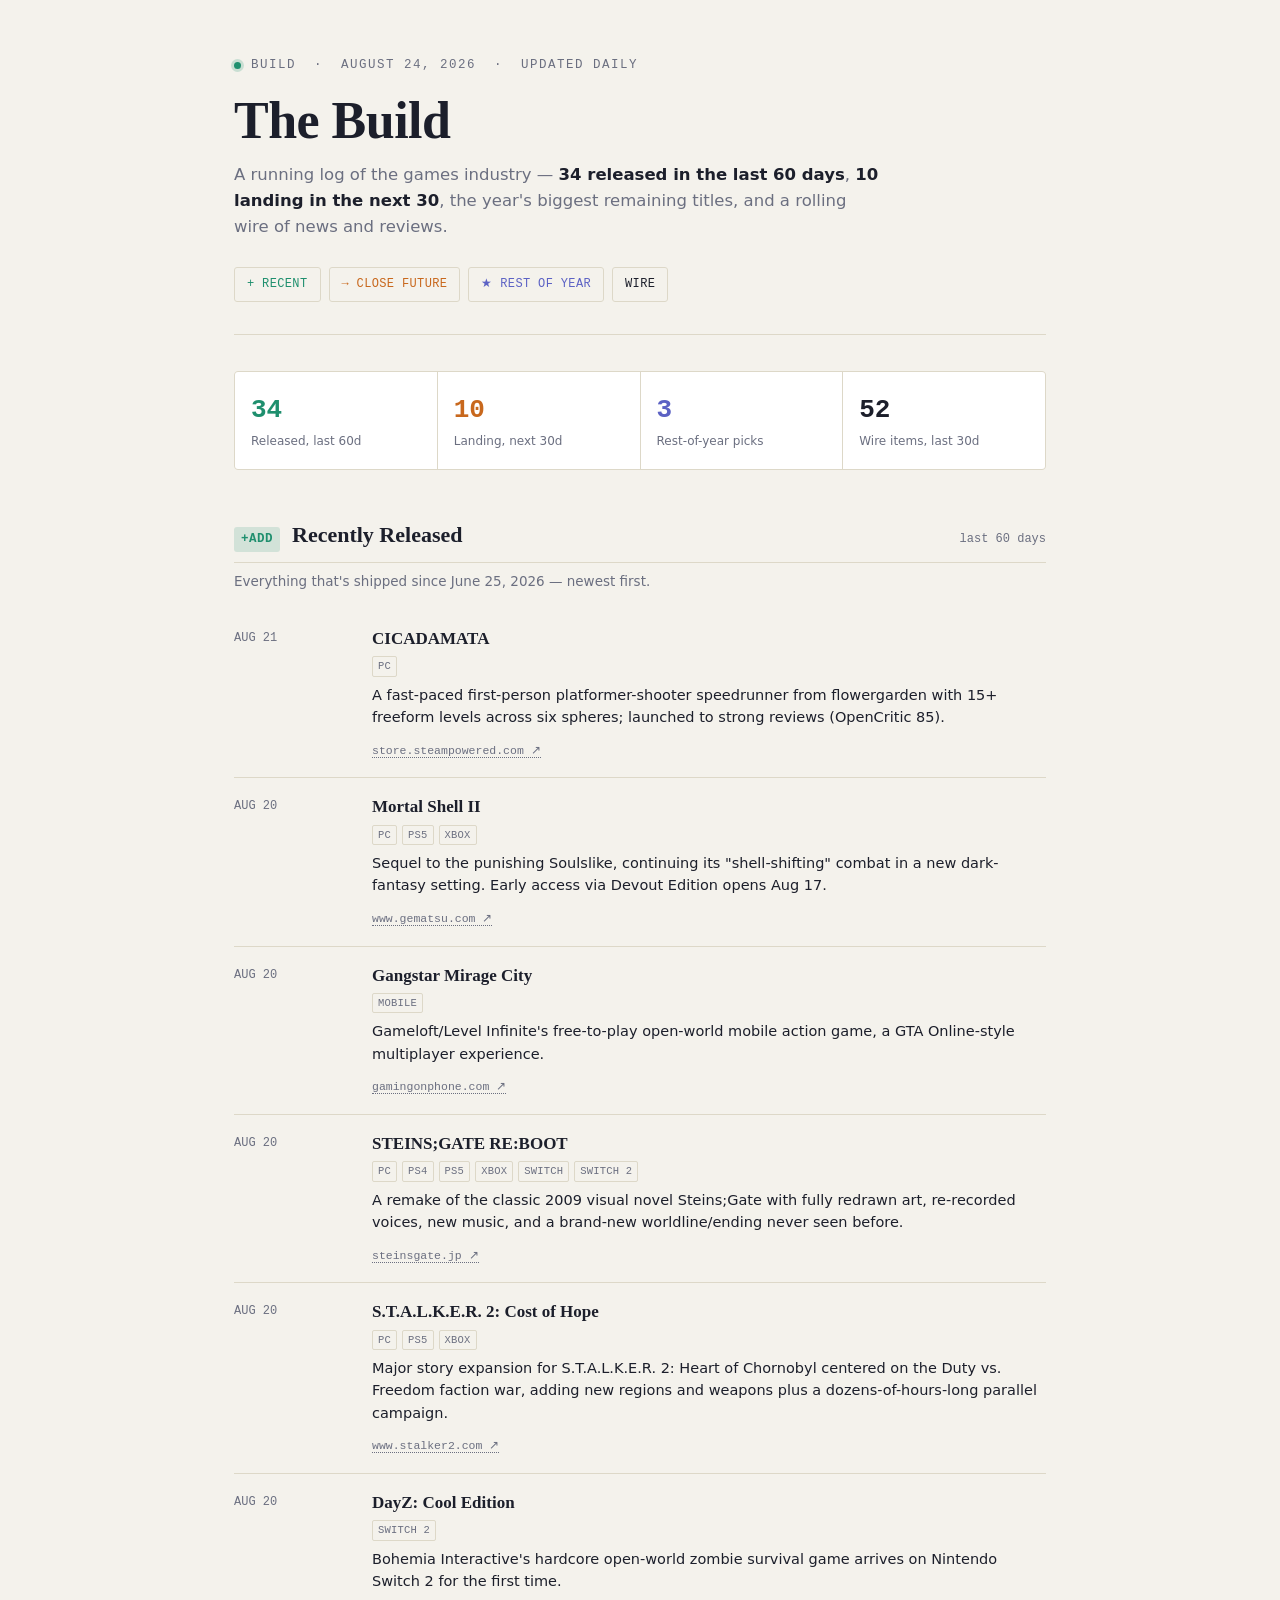
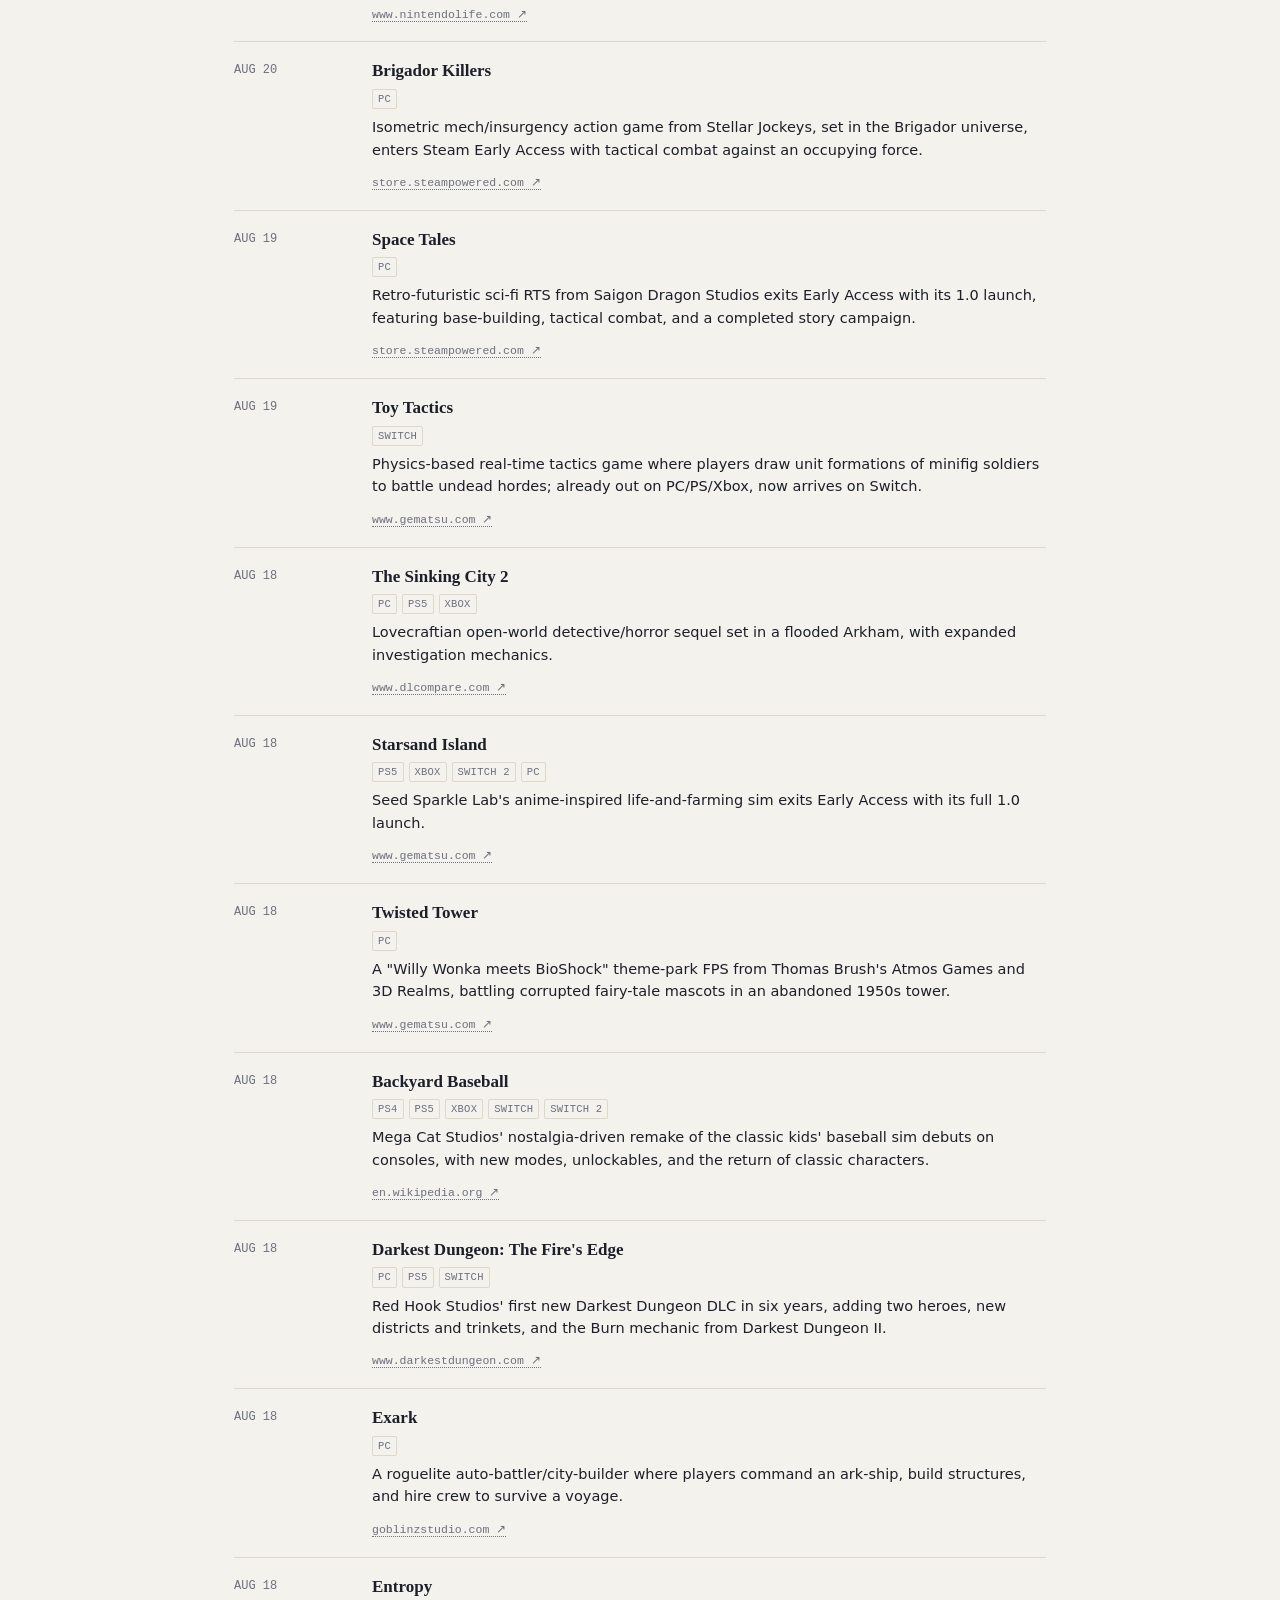
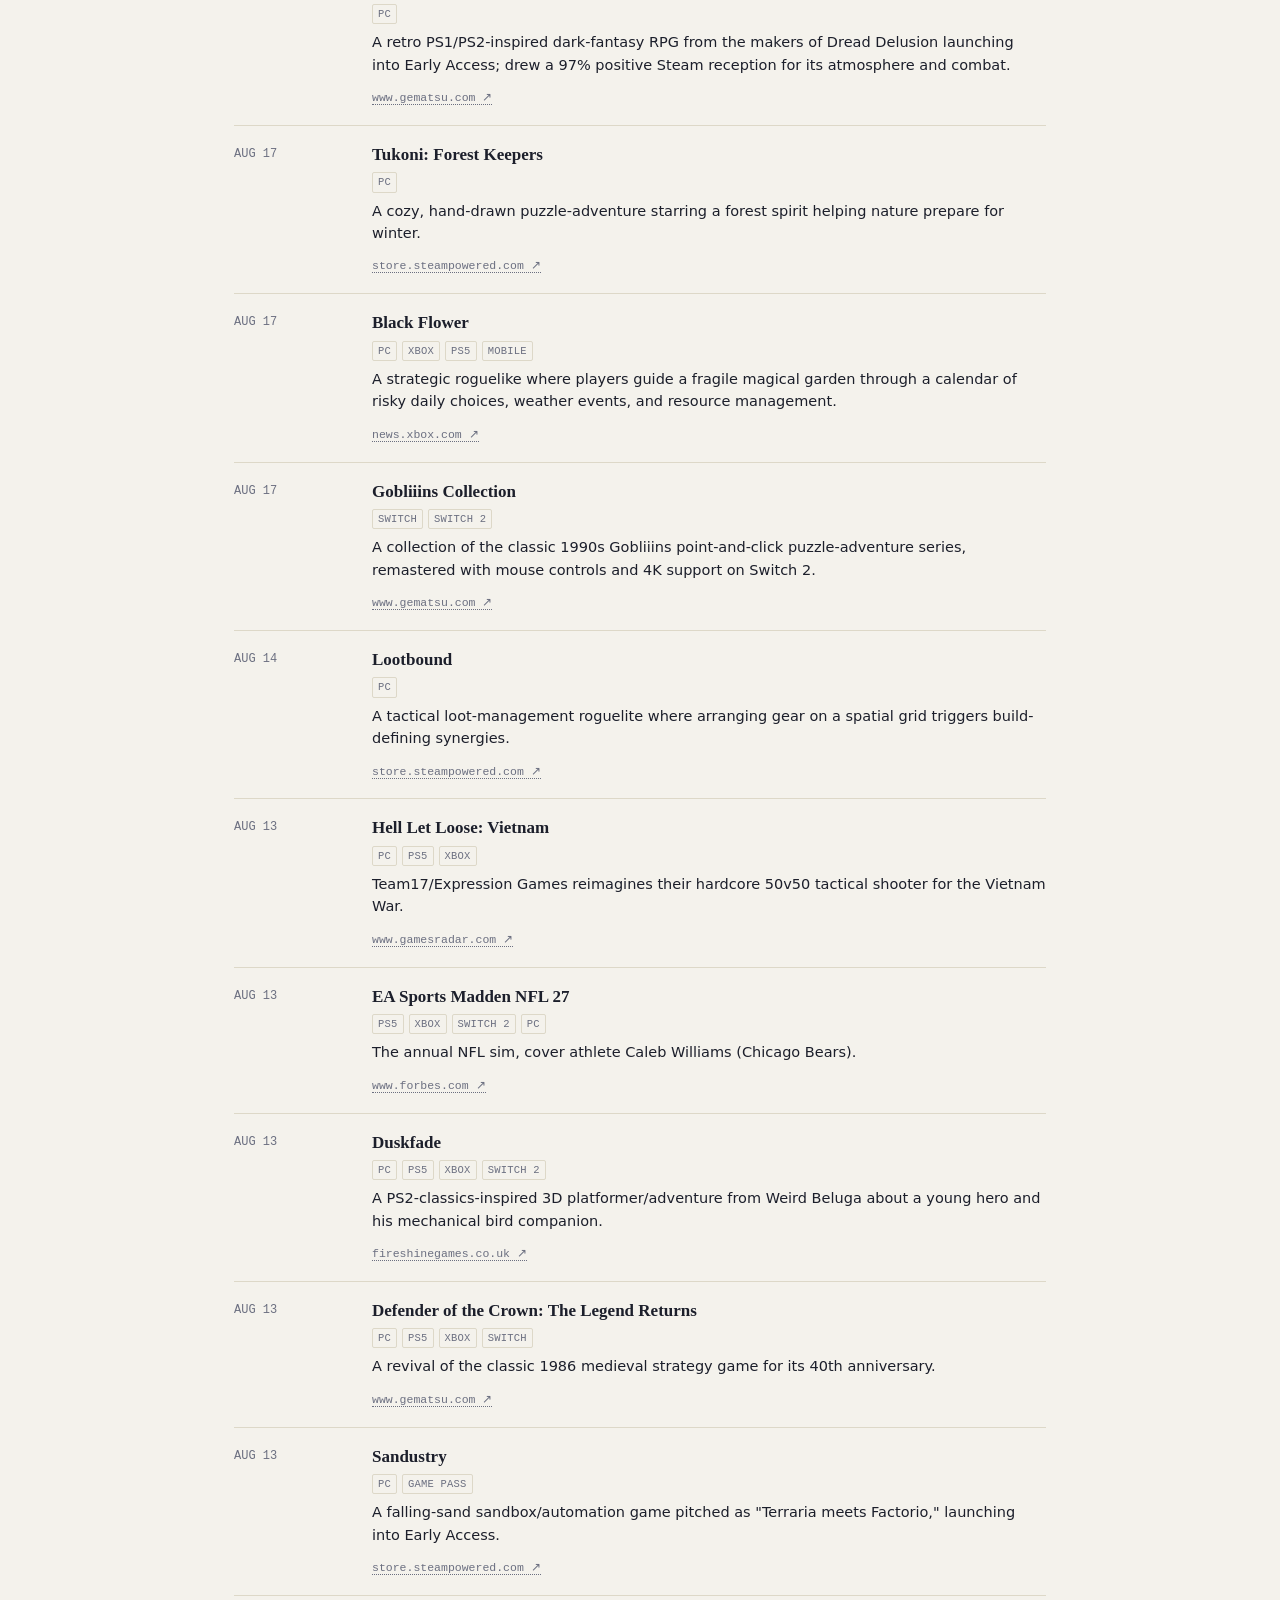
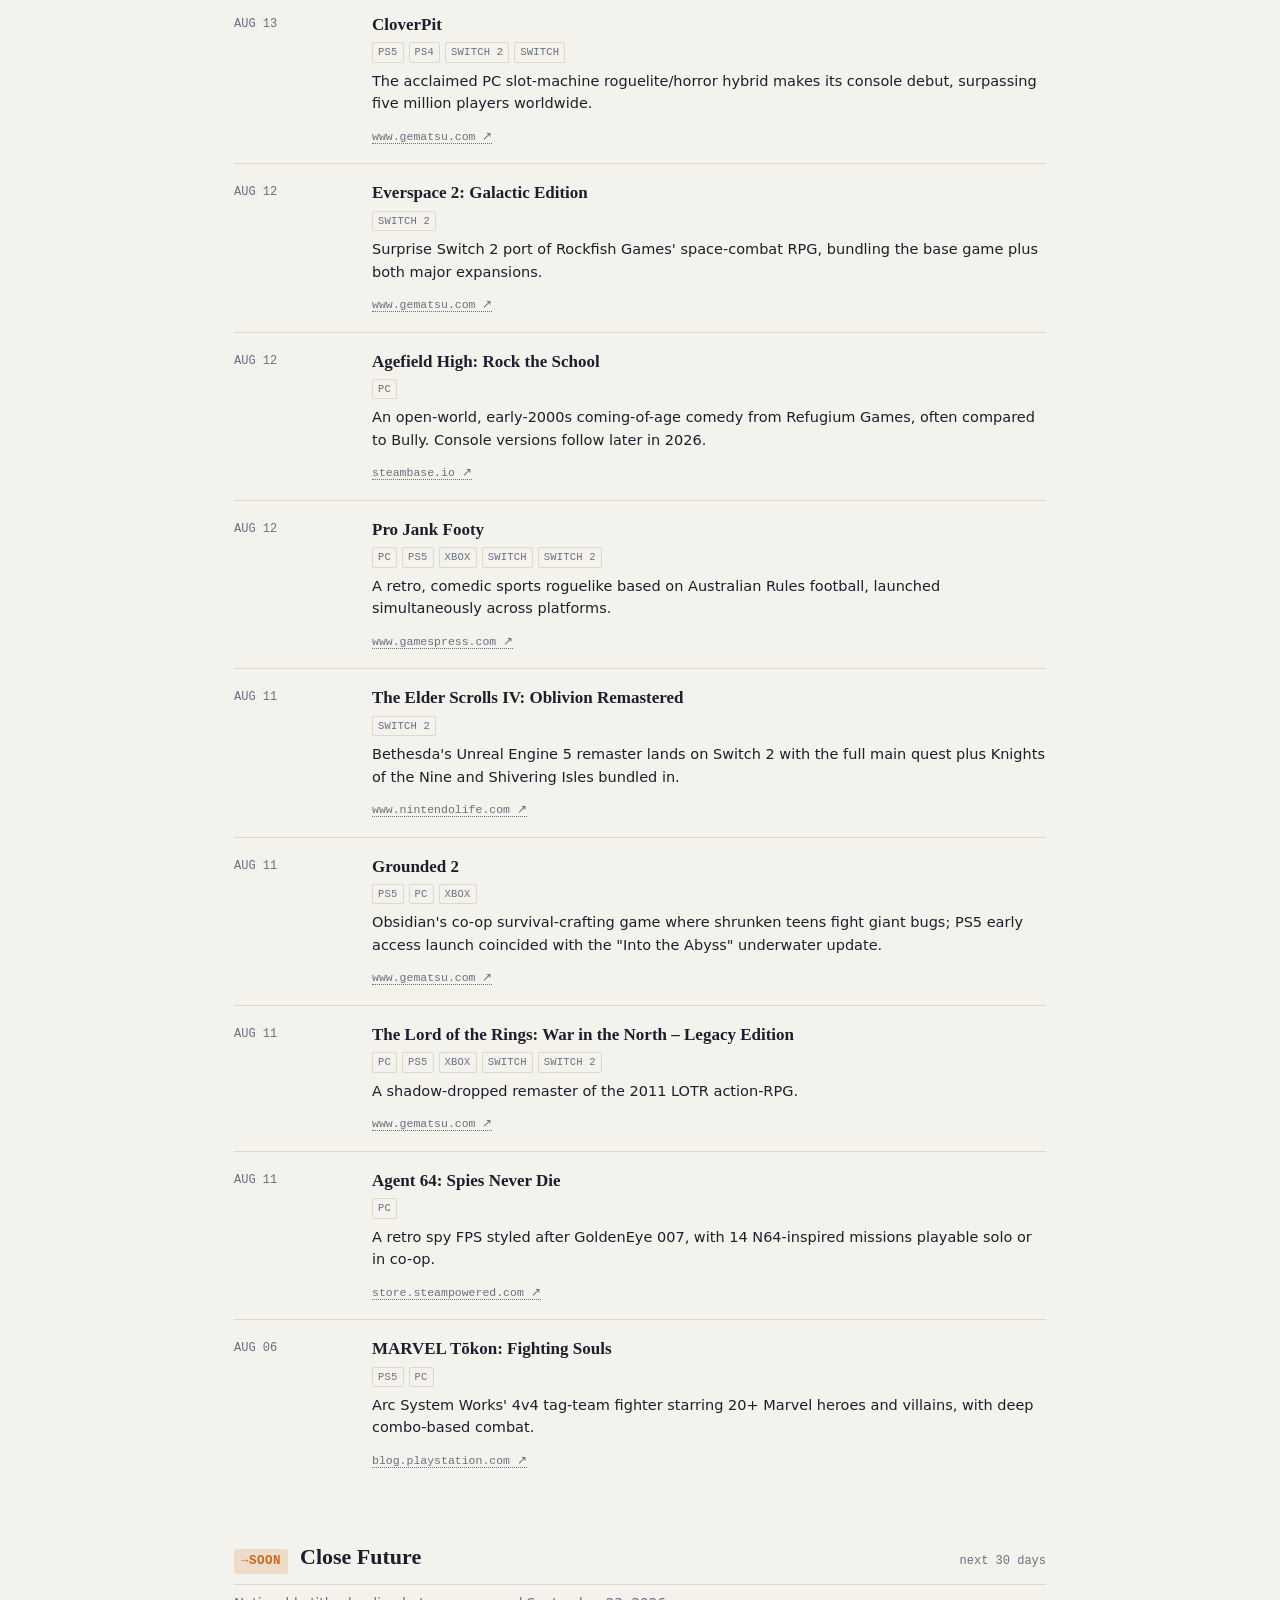
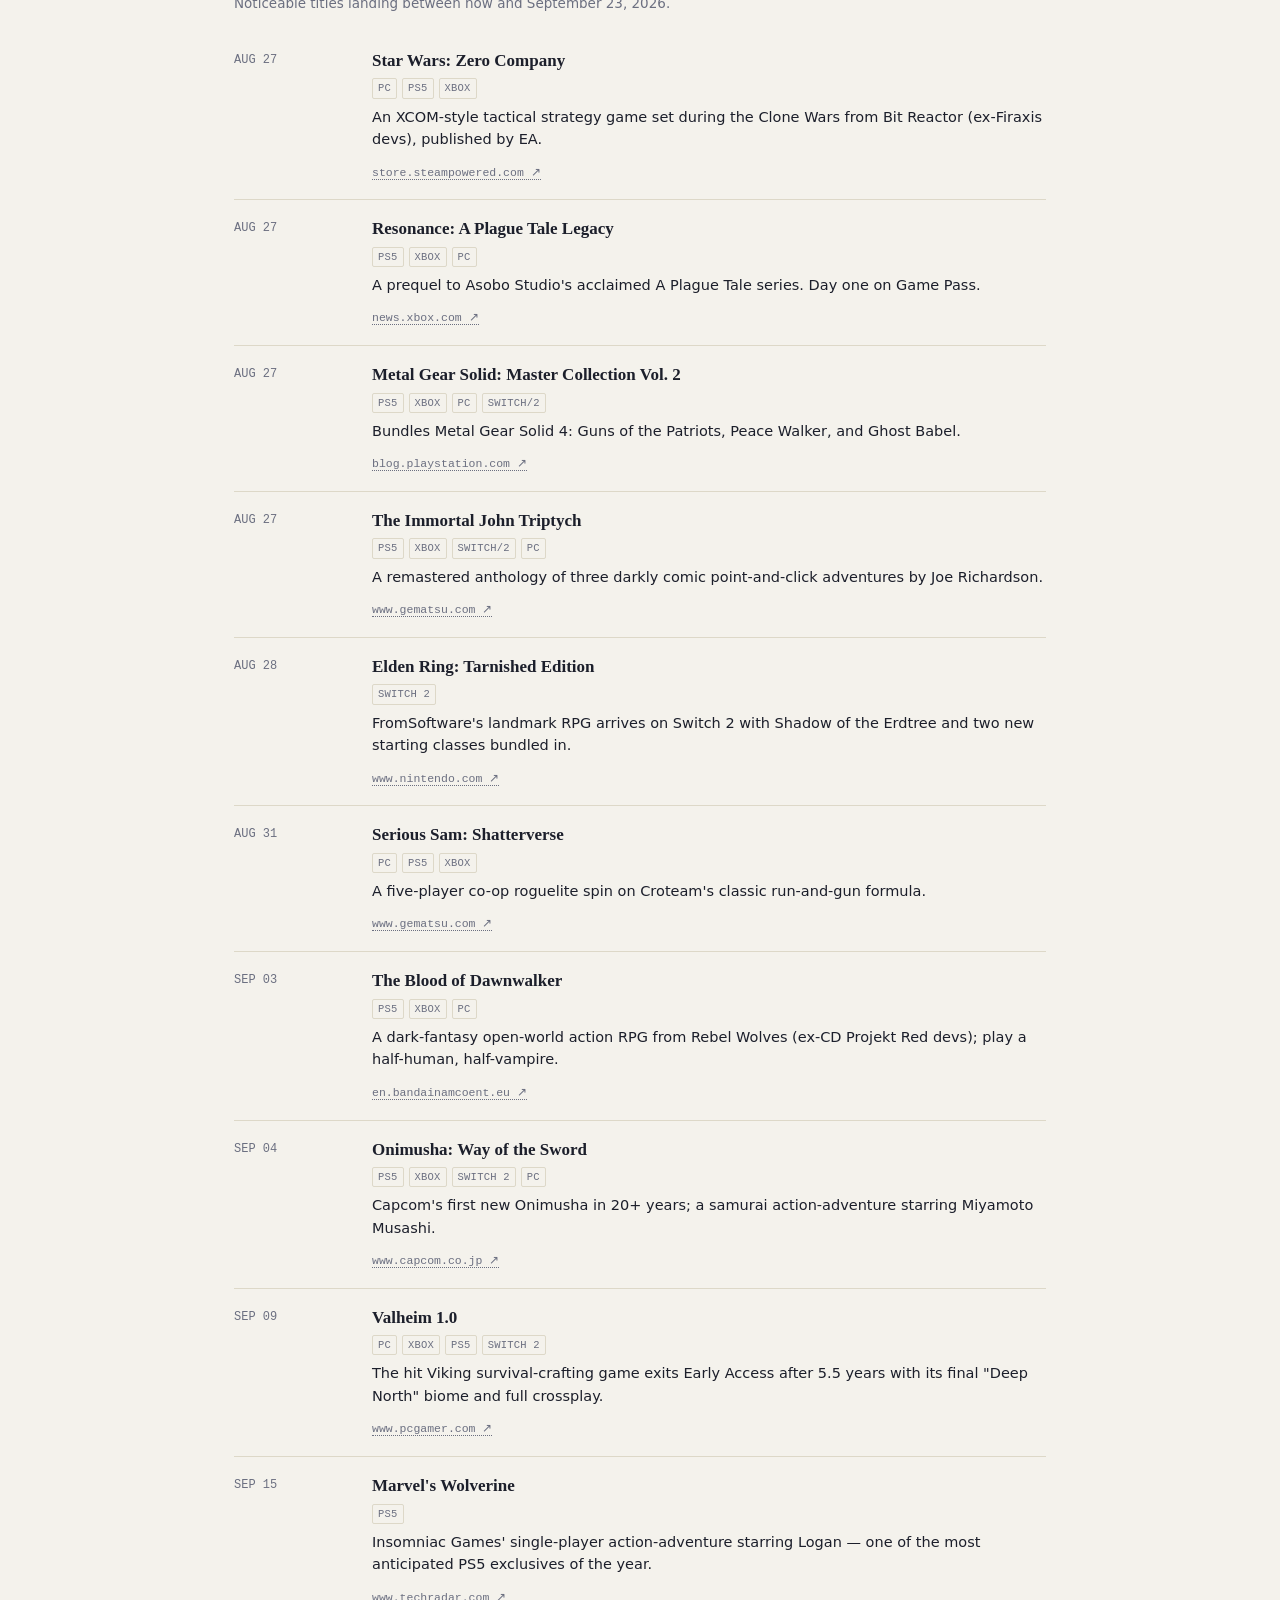
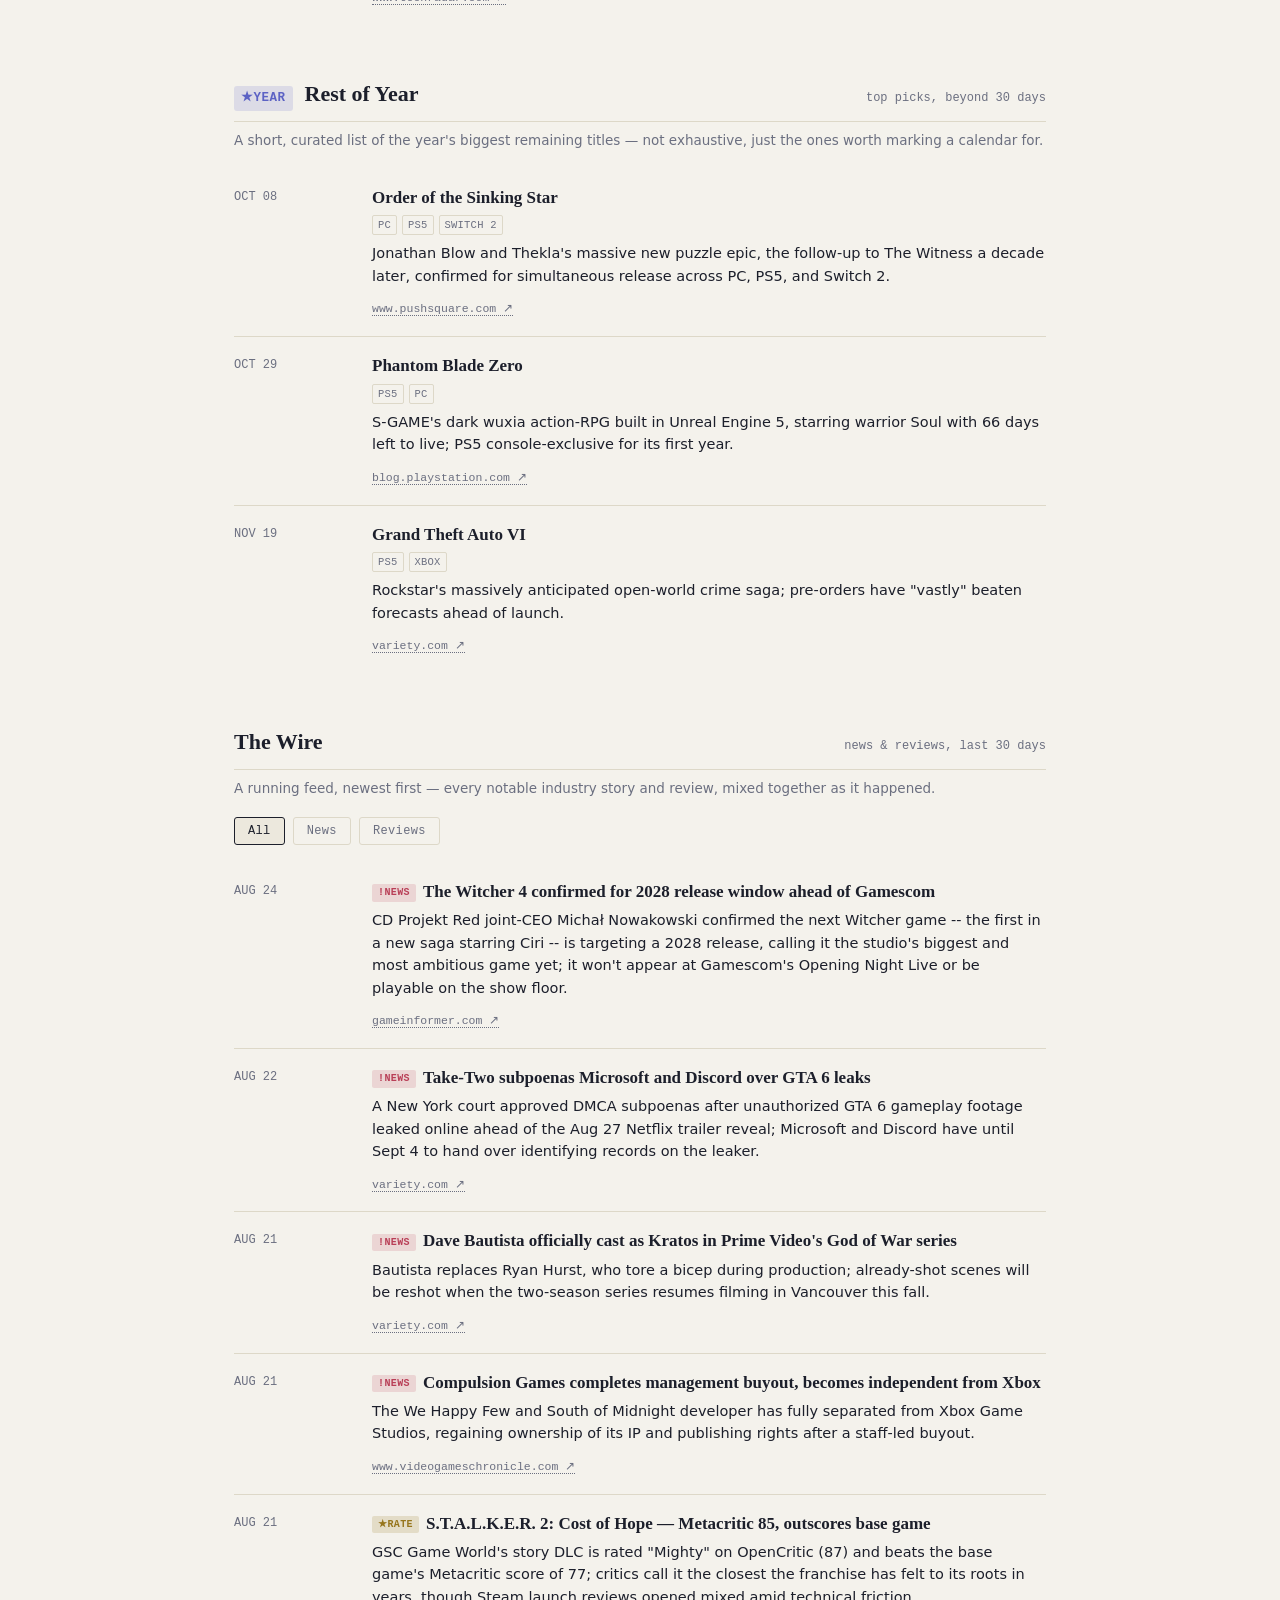
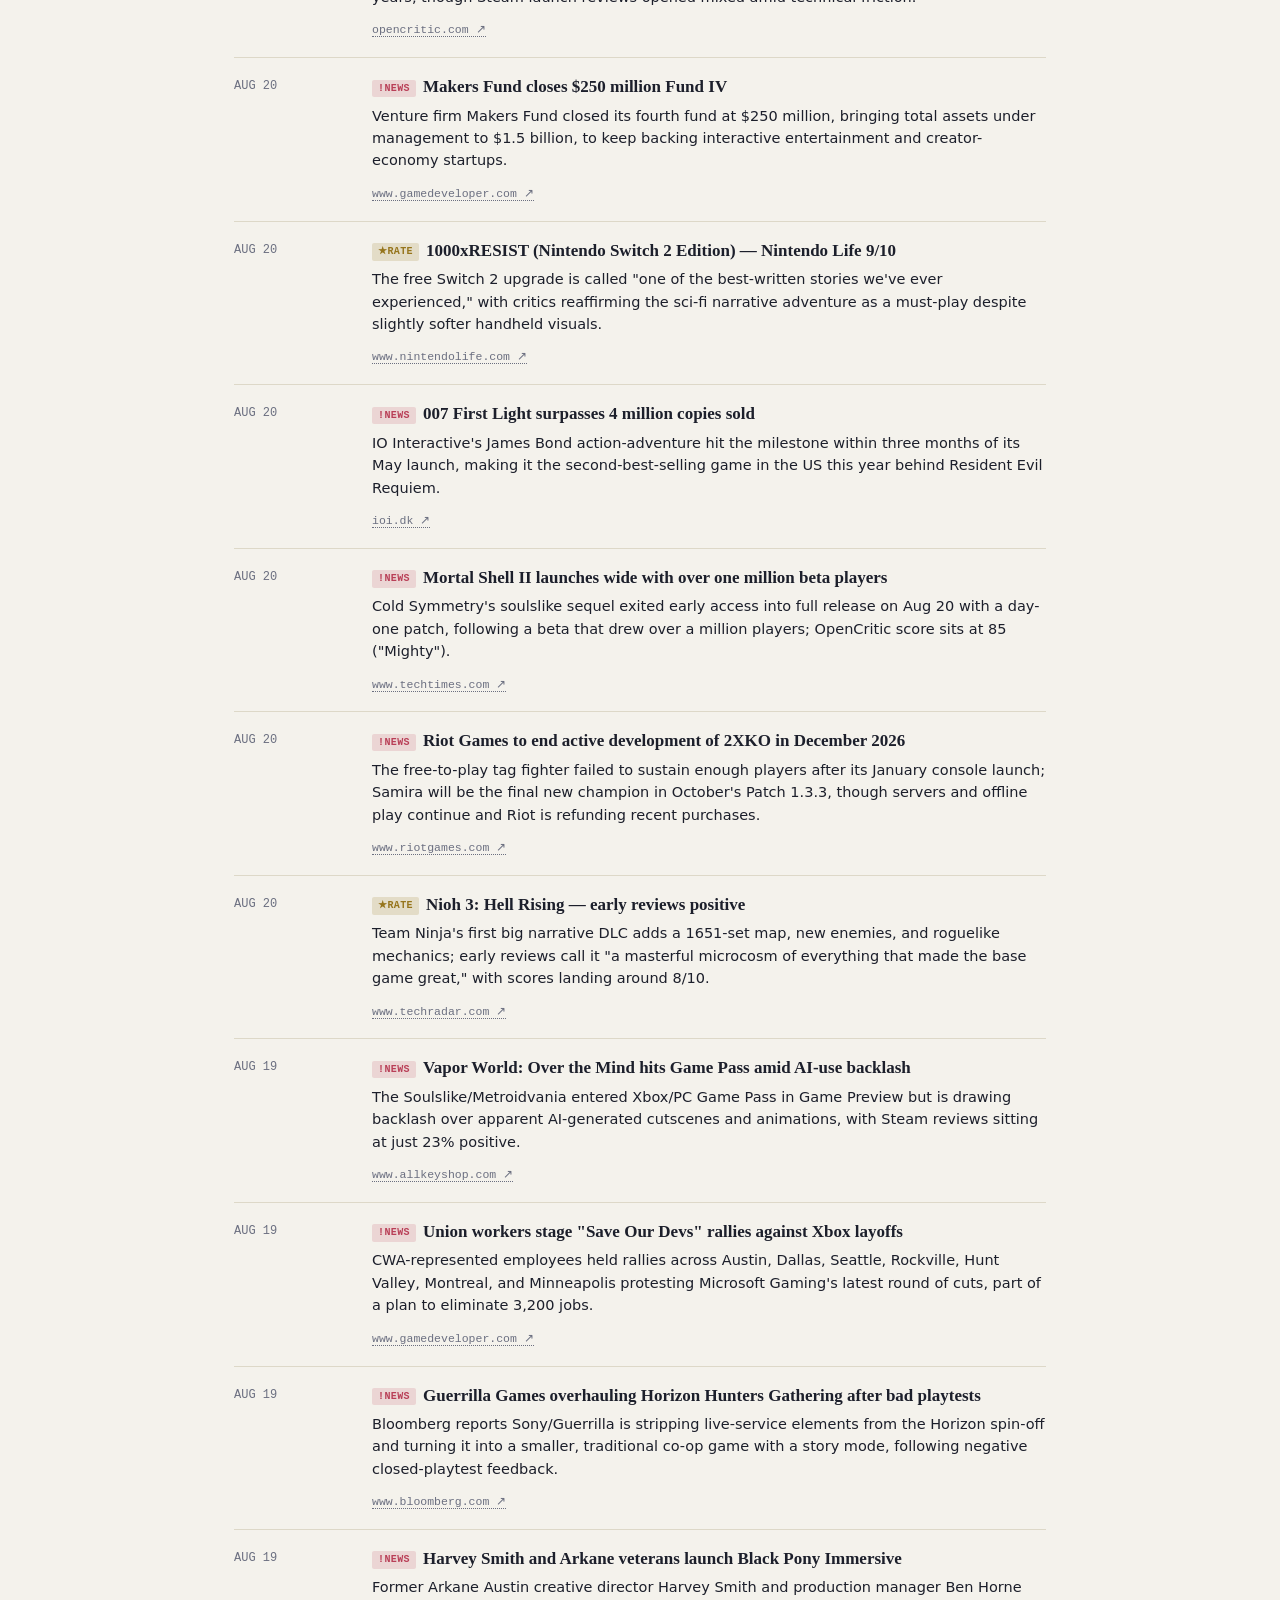
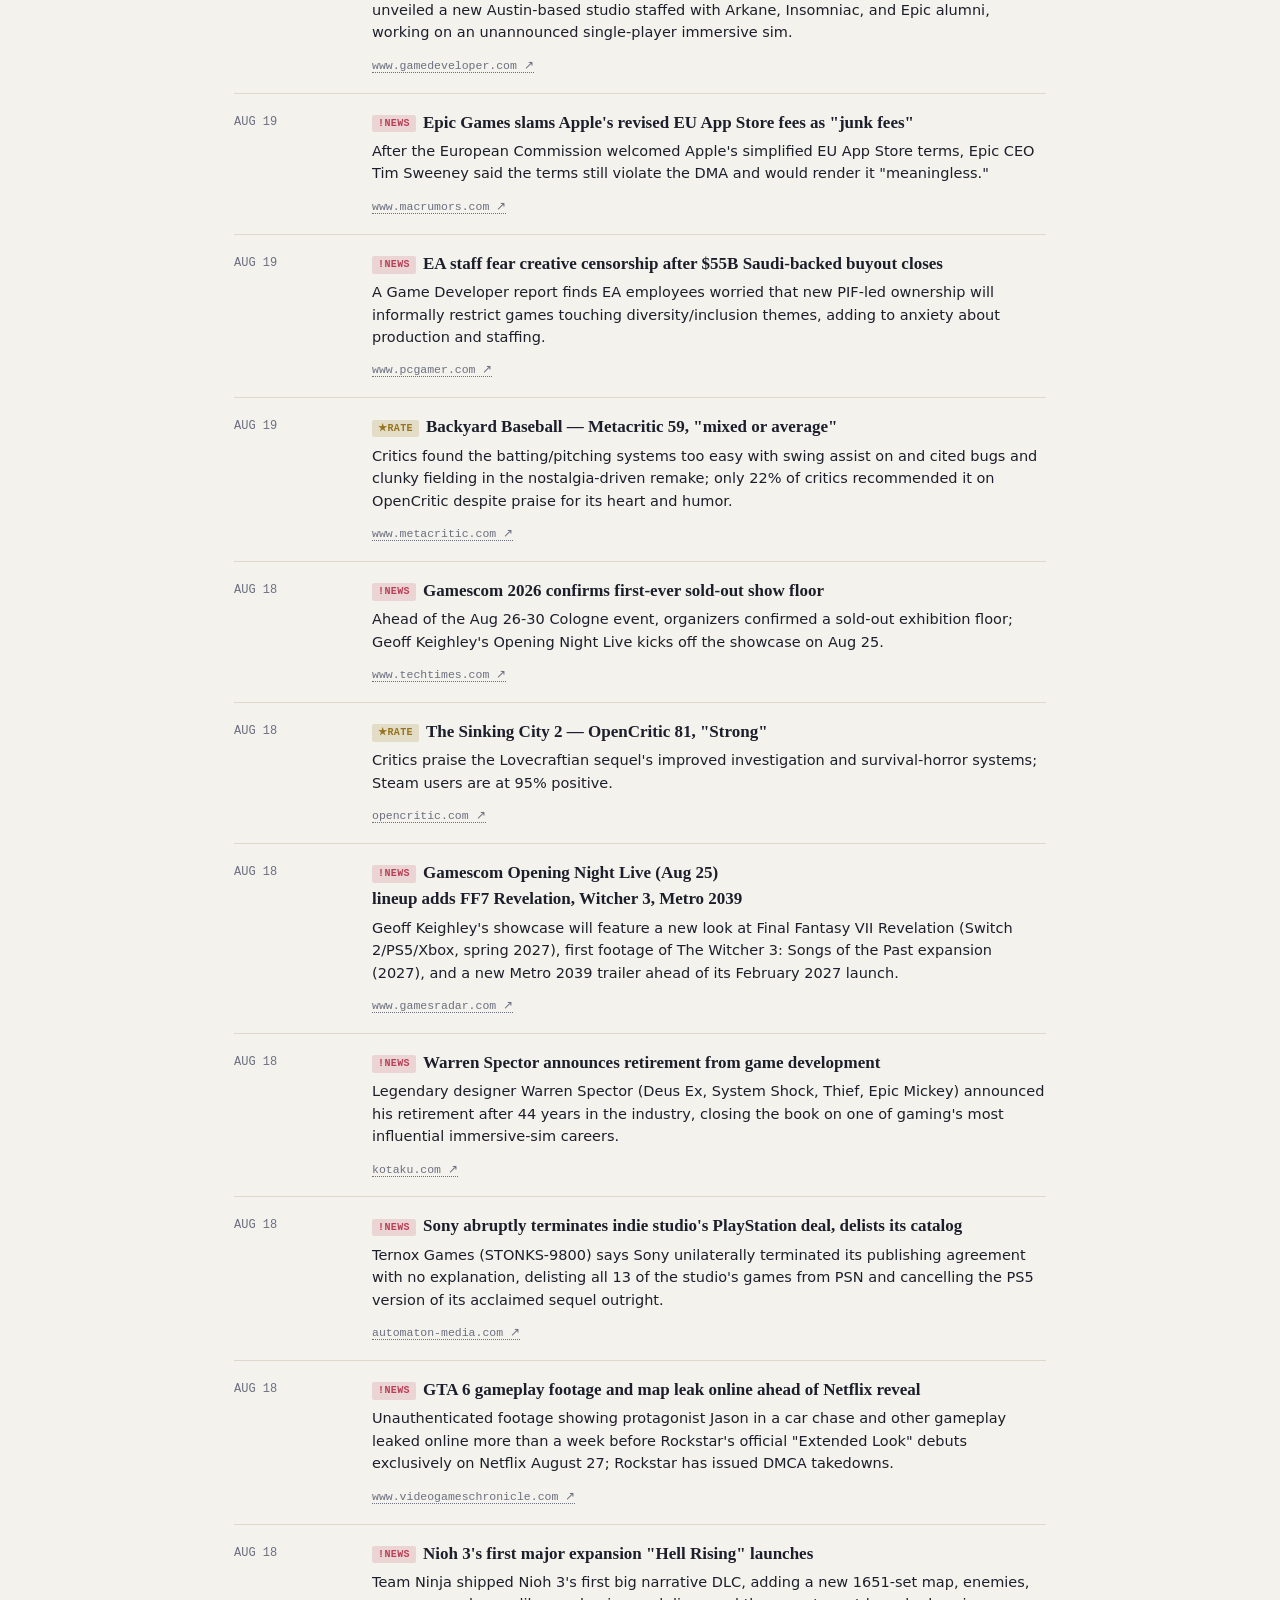
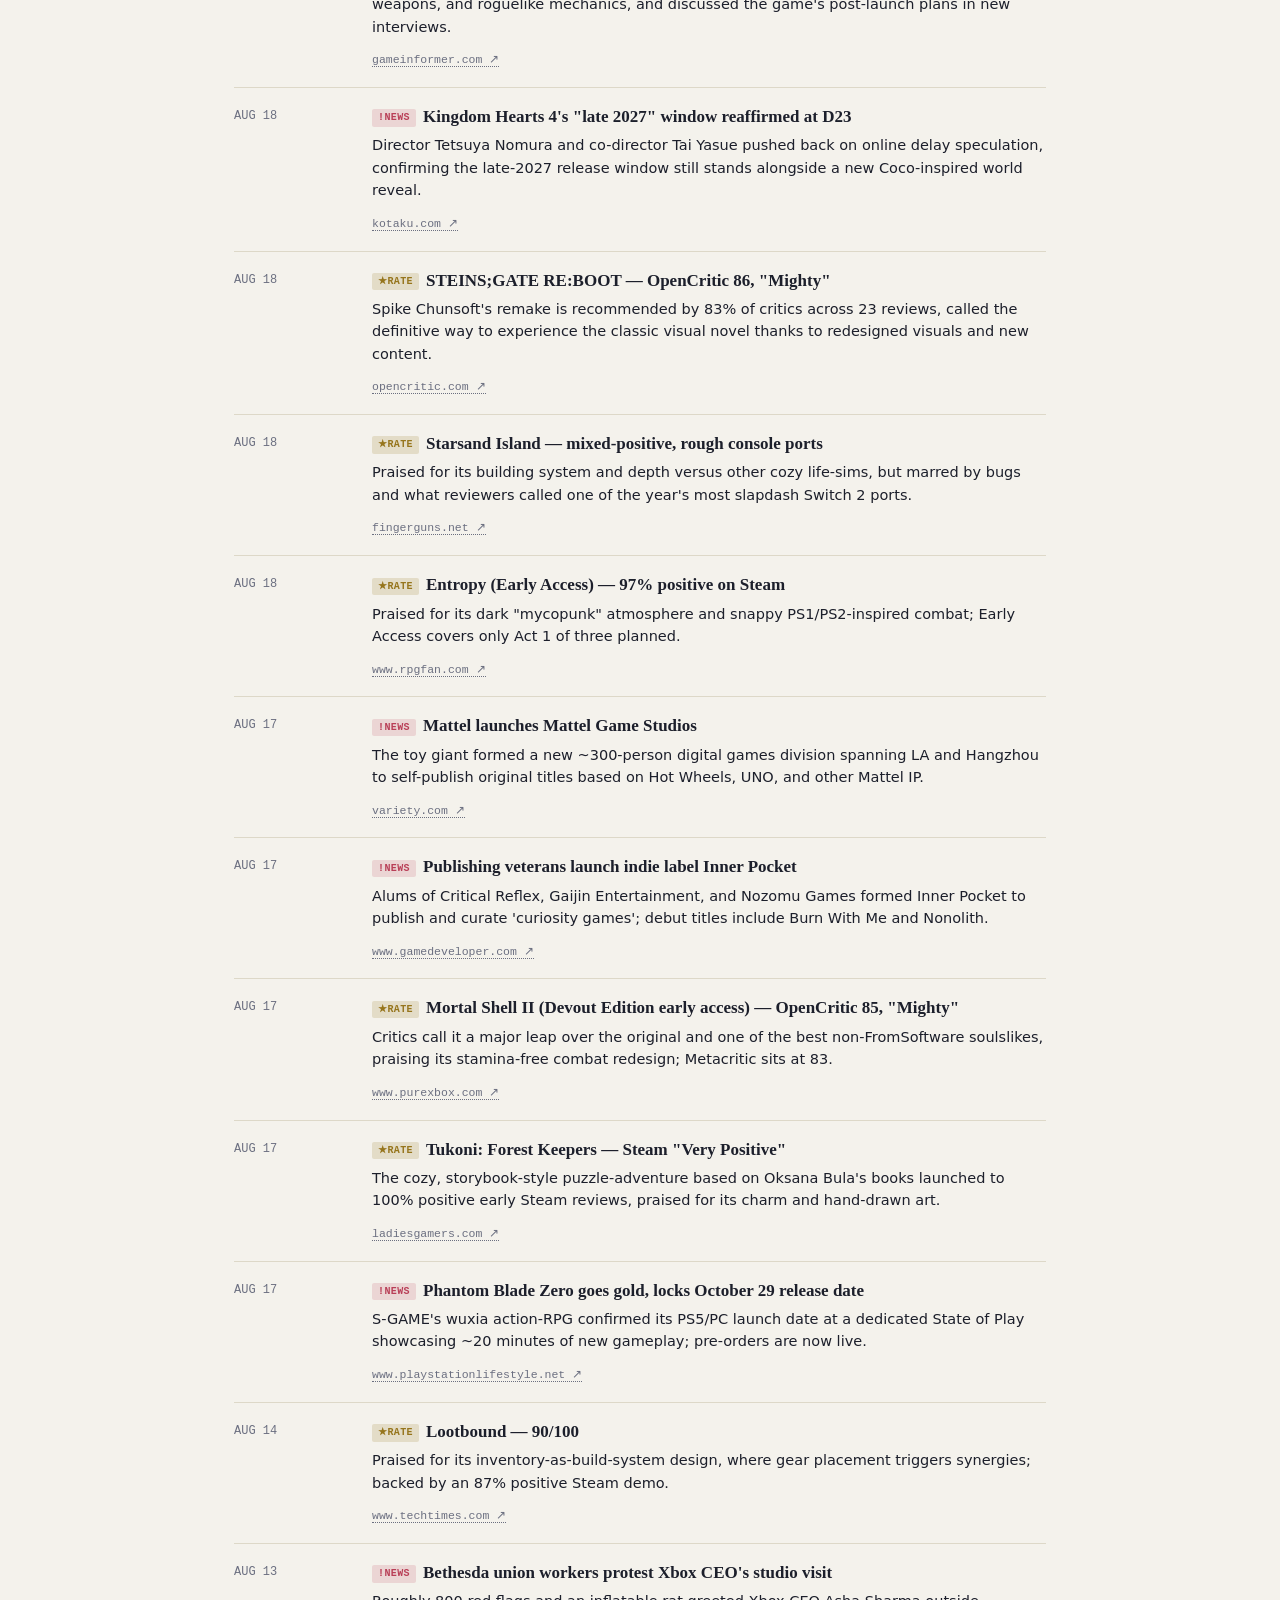
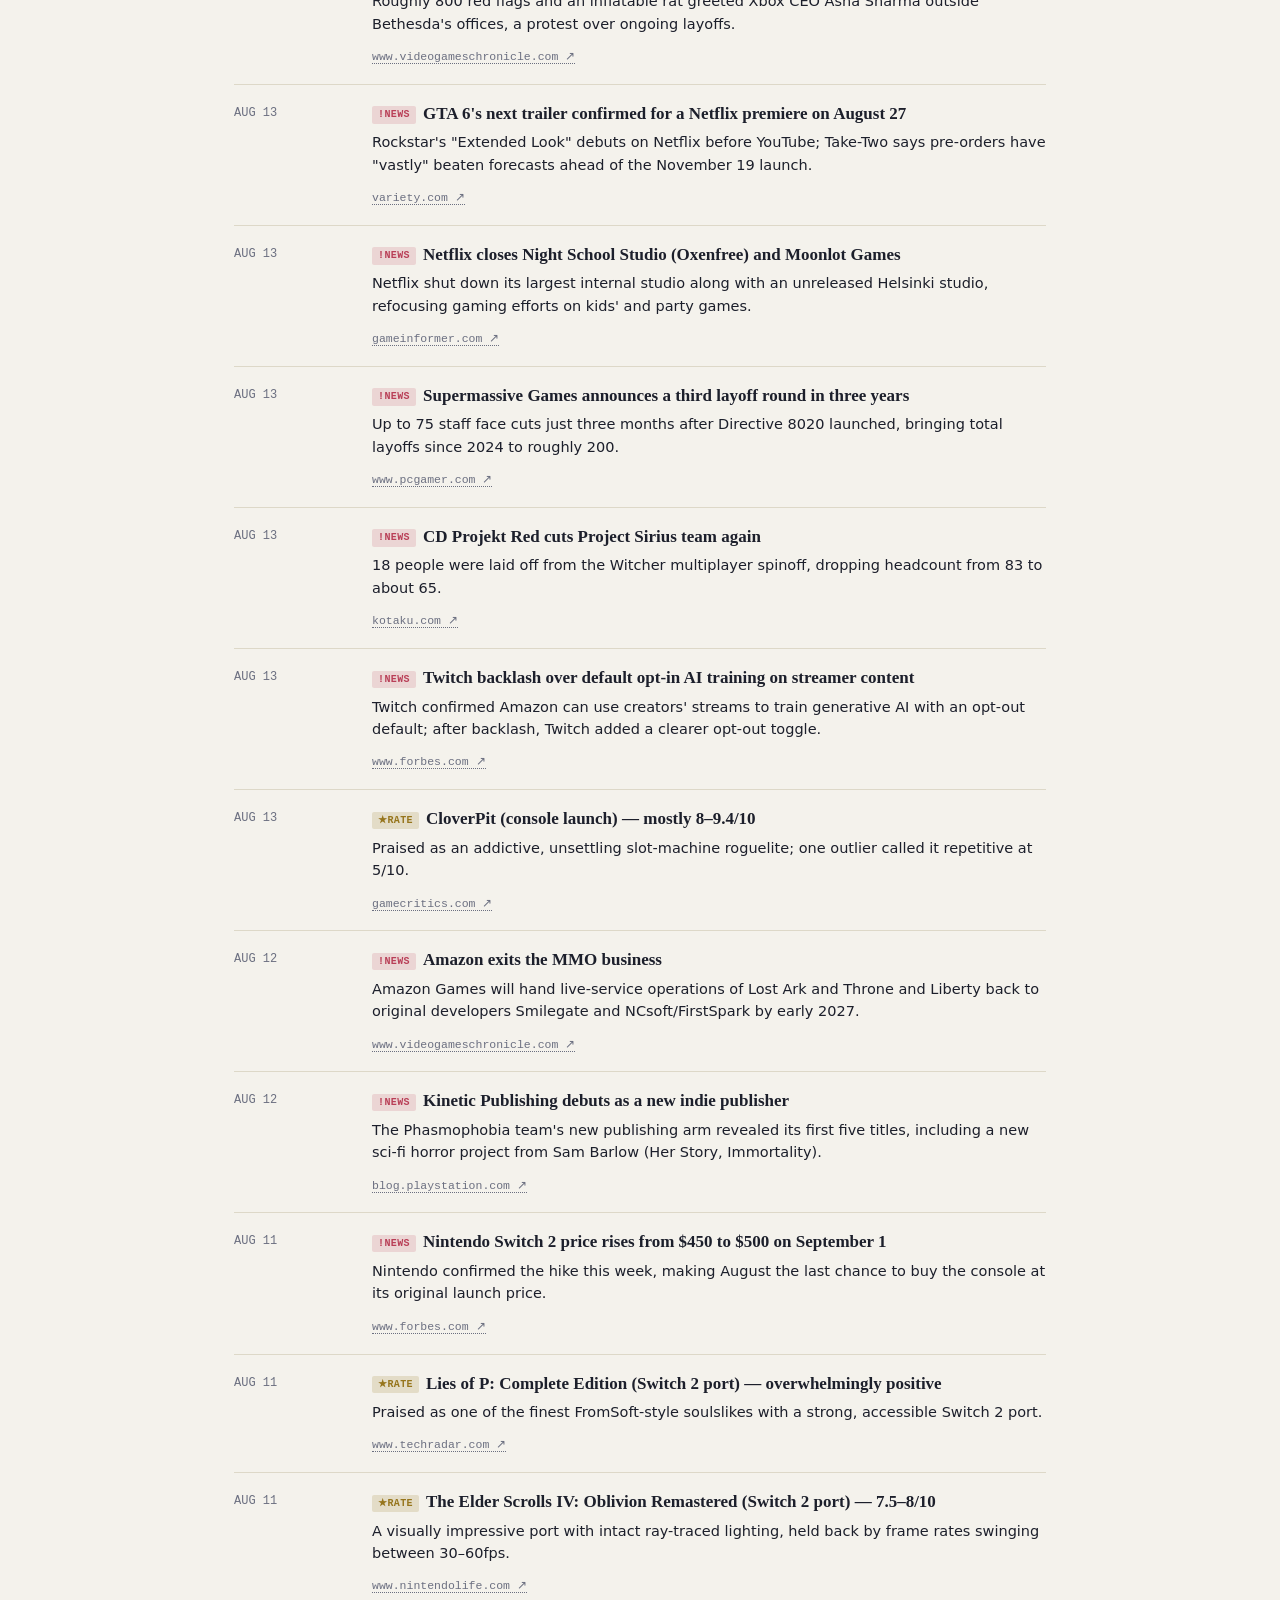
==== commit 405def0b: "Catch-up: sync Aug 24 data (Aug 21-24 auto-pushes were failing on egress policy)" ====
--- a/index.html
+++ b/index.html
@@ -1,4 +1,17 @@
-<!doctype html><html lang="en"><head><meta charset="utf-8"><meta name="viewport" content="width=device-width, initial-scale=1"><title>The Build — Game News Digest</title><meta name="description" content="A daily-updating log of the video game industry: recently released games, what's landing in the next 30 days, the year's biggest remaining titles, and a rolling wire of gaming news and reviews."><meta property="og:title" content="The Build — Game News Digest"><meta property="og:description" content="A daily-updating log of the video game industry."><meta property="og:type" content="website"><meta name="theme-color" content="#12141c"><meta name="google-site-verification" content="c5SLfzY0zA6ZVP6xNmzK1aQn2I8LP2jN-NHro6beuhE" /><style>
+<!doctype html>
+<html lang="en">
+<head>
+<meta charset="utf-8">
+<meta name="viewport" content="width=device-width, initial-scale=1">
+<title>The Build — Game News Digest</title>
+<meta name="description" content="A daily-updating log of the video game industry: recently released games, what's landing in the next 30 days, the year's biggest remaining titles, and a rolling wire of gaming news and reviews.">
+<meta property="og:title" content="The Build — Game News Digest">
+<meta property="og:description" content="A daily-updating log of the video game industry.">
+<meta property="og:type" content="website">
+<meta name="theme-color" content="#12141c">
+<meta name="google-site-verification" content="c5SLfzY0zA6ZVP6xNmzK1aQn2I8LP2jN-NHro6beuhE" />
+
+<style>
   :root {
     --bg: #f4f2ec;
     --surface: #ffffff;
@@ -312,13 +325,15 @@
       to { opacity: 1; transform: translateY(0); }
     }
   }
-</style></head><body>
+</style>
+</head>
+<body>
 <div class="wrap">
 
   <header class="banner reveal">
-    <div class="eyebrow"><span class="dot"></span>BUILD &nbsp;·&nbsp; AUG 20, 2026 &nbsp;·&nbsp; UPDATED DAILY</div>
+    <div class="eyebrow"><span class="dot"></span>BUILD &nbsp;·&nbsp; AUGUST 24, 2026 &nbsp;·&nbsp; UPDATED DAILY</div>
     <h1 class="title">The Build</h1>
-    <p class="dek">A running log of the games industry — <strong>33 released in the last 60 days</strong>, <strong>10 landing in the next 30</strong>, the year's biggest remaining titles, and a rolling wire of news and reviews.</p>
+    <p class="dek">A running log of the games industry — <strong>34 released in the last 60 days</strong>, <strong>10 landing in the next 30</strong>, the year's biggest remaining titles, and a rolling wire of news and reviews.</p>
     <nav class="jump">
       <a class="n-recent" href="#recent">+ RECENT</a>
       <a class="n-future" href="#future">→ CLOSE FUTURE</a>
@@ -328,10 +343,10 @@
   </header>
 
   <div class="stats reveal">
-    <div class="stat recent"><div class="n">33</div><div class="l">Released, last 60d</div></div>
+    <div class="stat recent"><div class="n">34</div><div class="l">Released, last 60d</div></div>
     <div class="stat future"><div class="n">10</div><div class="l">Landing, next 30d</div></div>
     <div class="stat year"><div class="n">3</div><div class="l">Rest-of-year picks</div></div>
-    <div class="stat wire"><div class="n">42</div><div class="l">Wire items, last 30d</div></div>
+    <div class="stat wire"><div class="n">52</div><div class="l">Wire items, last 30d</div></div>
   </div>
 
   <section class="log" id="recent">
@@ -340,339 +355,315 @@
       <h2>Recently Released</h2>
       <span class="count">last 60 days</span>
     </div>
-    <p class="log-sub">Everything that's shipped since June 21 — newest first.</p>
+    <p class="log-sub">Everything that's shipped since June 25, 2026 — newest first.</p>
     <div class="entries">
 
+      <div class="entry">
+        <div class="when">AUG 21</div>
+        <div class="body">
+          <h3><a href="https://store.steampowered.com/app/3817250/CICADAMATA/" target="_blank" rel="noopener">CICADAMATA</a></h3>
+          <div class="platforms"><span>PC</span></div>
+          <p>A fast-paced first-person platformer-shooter speedrunner from flowergarden with 15+ freeform levels across six spheres; launched to strong reviews (OpenCritic 85).</p>
+          <a class="src" href="https://store.steampowered.com/app/3817250/CICADAMATA/" target="_blank" rel="noopener">store.steampowered.com &#8599;</a>
+        </div>
+      </div>
       <div class="entry">
         <div class="when">AUG 20</div>
         <div class="body">
           <h3><a href="https://www.gematsu.com/2026/07/mortal-shell-ii-launches-august-20" target="_blank" rel="noopener">Mortal Shell II</a></h3>
           <div class="platforms"><span>PC</span><span>PS5</span><span>XBOX</span></div>
-          <p>Sequel to the punishing Soulslike, continuing its "shell-shifting" combat in a new dark-fantasy setting. Early access via Devout Edition opens Aug 17.</p>
-          <a class="src" href="https://www.gematsu.com/2026/07/mortal-shell-ii-launches-august-20" target="_blank" rel="noopener">gematsu.com ↗</a>
-        </div>
-      </div>
-
+          <p>Sequel to the punishing Soulslike, continuing its &quot;shell-shifting&quot; combat in a new dark-fantasy setting. Early access via Devout Edition opens Aug 17.</p>
+          <a class="src" href="https://www.gematsu.com/2026/07/mortal-shell-ii-launches-august-20" target="_blank" rel="noopener">www.gematsu.com &#8599;</a>
+        </div>
+      </div>
       <div class="entry">
         <div class="when">AUG 20</div>
         <div class="body">
           <h3><a href="https://gamingonphone.com/news/gangstar-mirage-city-is-bringing-gta-like-multiplayer-experience-to-mobile-on-august-20-in-select-regions/" target="_blank" rel="noopener">Gangstar Mirage City</a></h3>
           <div class="platforms"><span>MOBILE</span></div>
-          <p>Gameloft/Level Infinite's free-to-play open-world mobile action game, a GTA Online-style multiplayer experience.</p>
-          <a class="src" href="https://gamingonphone.com/news/gangstar-mirage-city-is-bringing-gta-like-multiplayer-experience-to-mobile-on-august-20-in-select-regions/" target="_blank" rel="noopener">gamingonphone.com ↗</a>
-        </div>
-      </div>
-
+          <p>Gameloft/Level Infinite&#x27;s free-to-play open-world mobile action game, a GTA Online-style multiplayer experience.</p>
+          <a class="src" href="https://gamingonphone.com/news/gangstar-mirage-city-is-bringing-gta-like-multiplayer-experience-to-mobile-on-august-20-in-select-regions/" target="_blank" rel="noopener">gamingonphone.com &#8599;</a>
+        </div>
+      </div>
       <div class="entry">
         <div class="when">AUG 20</div>
         <div class="body">
           <h3><a href="https://steinsgate.jp/reboot/en-us/" target="_blank" rel="noopener">STEINS;GATE RE:BOOT</a></h3>
           <div class="platforms"><span>PC</span><span>PS4</span><span>PS5</span><span>XBOX</span><span>SWITCH</span><span>SWITCH 2</span></div>
           <p>A remake of the classic 2009 visual novel Steins;Gate with fully redrawn art, re-recorded voices, new music, and a brand-new worldline/ending never seen before.</p>
-          <a class="src" href="https://steinsgate.jp/reboot/en-us/" target="_blank" rel="noopener">steinsgate.jp ↗</a>
-        </div>
-      </div>
-
+          <a class="src" href="https://steinsgate.jp/reboot/en-us/" target="_blank" rel="noopener">steinsgate.jp &#8599;</a>
+        </div>
+      </div>
       <div class="entry">
         <div class="when">AUG 20</div>
         <div class="body">
           <h3><a href="https://www.stalker2.com/news/coh-date-reveal" target="_blank" rel="noopener">S.T.A.L.K.E.R. 2: Cost of Hope</a></h3>
           <div class="platforms"><span>PC</span><span>PS5</span><span>XBOX</span></div>
           <p>Major story expansion for S.T.A.L.K.E.R. 2: Heart of Chornobyl centered on the Duty vs. Freedom faction war, adding new regions and weapons plus a dozens-of-hours-long parallel campaign.</p>
-          <a class="src" href="https://www.stalker2.com/news/coh-date-reveal" target="_blank" rel="noopener">stalker2.com ↗</a>
-        </div>
-      </div>
-
+          <a class="src" href="https://www.stalker2.com/news/coh-date-reveal" target="_blank" rel="noopener">www.stalker2.com &#8599;</a>
+        </div>
+      </div>
       <div class="entry">
         <div class="when">AUG 20</div>
         <div class="body">
           <h3><a href="https://www.nintendolife.com/news/2026/07/dayz-brings-gritty-zombie-survival-multiplayer-to-switch-2-next-month" target="_blank" rel="noopener">DayZ: Cool Edition</a></h3>
           <div class="platforms"><span>SWITCH 2</span></div>
-          <p>Bohemia Interactive's hardcore open-world zombie survival game arrives on Nintendo Switch 2 for the first time.</p>
-          <a class="src" href="https://www.nintendolife.com/news/2026/07/dayz-brings-gritty-zombie-survival-multiplayer-to-switch-2-next-month" target="_blank" rel="noopener">nintendolife.com ↗</a>
-        </div>
-      </div>
-
+          <p>Bohemia Interactive&#x27;s hardcore open-world zombie survival game arrives on Nintendo Switch 2 for the first time.</p>
+          <a class="src" href="https://www.nintendolife.com/news/2026/07/dayz-brings-gritty-zombie-survival-multiplayer-to-switch-2-next-month" target="_blank" rel="noopener">www.nintendolife.com &#8599;</a>
+        </div>
+      </div>
       <div class="entry">
         <div class="when">AUG 20</div>
         <div class="body">
           <h3><a href="https://store.steampowered.com/app/903930/Brigador_Killers/" target="_blank" rel="noopener">Brigador Killers</a></h3>
           <div class="platforms"><span>PC</span></div>
           <p>Isometric mech/insurgency action game from Stellar Jockeys, set in the Brigador universe, enters Steam Early Access with tactical combat against an occupying force.</p>
-          <a class="src" href="https://store.steampowered.com/app/903930/Brigador_Killers/" target="_blank" rel="noopener">store.steampowered.com ↗</a>
-        </div>
-      </div>
-
+          <a class="src" href="https://store.steampowered.com/app/903930/Brigador_Killers/" target="_blank" rel="noopener">store.steampowered.com &#8599;</a>
+        </div>
+      </div>
       <div class="entry">
         <div class="when">AUG 19</div>
         <div class="body">
           <h3><a href="https://store.steampowered.com/app/2457960/Space_Tales/" target="_blank" rel="noopener">Space Tales</a></h3>
           <div class="platforms"><span>PC</span></div>
           <p>Retro-futuristic sci-fi RTS from Saigon Dragon Studios exits Early Access with its 1.0 launch, featuring base-building, tactical combat, and a completed story campaign.</p>
-          <a class="src" href="https://store.steampowered.com/app/2457960/Space_Tales/" target="_blank" rel="noopener">store.steampowered.com ↗</a>
-        </div>
-      </div>
-
+          <a class="src" href="https://store.steampowered.com/app/2457960/Space_Tales/" target="_blank" rel="noopener">store.steampowered.com &#8599;</a>
+        </div>
+      </div>
       <div class="entry">
         <div class="when">AUG 19</div>
         <div class="body">
           <h3><a href="https://www.gematsu.com/2025/10/toy-tactics-coming-to-ps5-xbox-series-ps4-xbox-one-and-switch-in-q1-2026" target="_blank" rel="noopener">Toy Tactics</a></h3>
           <div class="platforms"><span>SWITCH</span></div>
           <p>Physics-based real-time tactics game where players draw unit formations of minifig soldiers to battle undead hordes; already out on PC/PS/Xbox, now arrives on Switch.</p>
-          <a class="src" href="https://www.gematsu.com/2025/10/toy-tactics-coming-to-ps5-xbox-series-ps4-xbox-one-and-switch-in-q1-2026" target="_blank" rel="noopener">gematsu.com ↗</a>
-        </div>
-      </div>
-
+          <a class="src" href="https://www.gematsu.com/2025/10/toy-tactics-coming-to-ps5-xbox-series-ps4-xbox-one-and-switch-in-q1-2026" target="_blank" rel="noopener">www.gematsu.com &#8599;</a>
+        </div>
+      </div>
       <div class="entry">
         <div class="when">AUG 18</div>
         <div class="body">
           <h3><a href="https://www.dlcompare.com/gaming-news/the-sinking-city-2-announces-its-official-launch-date" target="_blank" rel="noopener">The Sinking City 2</a></h3>
           <div class="platforms"><span>PC</span><span>PS5</span><span>XBOX</span></div>
           <p>Lovecraftian open-world detective/horror sequel set in a flooded Arkham, with expanded investigation mechanics.</p>
-          <a class="src" href="https://www.dlcompare.com/gaming-news/the-sinking-city-2-announces-its-official-launch-date" target="_blank" rel="noopener">dlcompare.com ↗</a>
-        </div>
-      </div>
-
+          <a class="src" href="https://www.dlcompare.com/gaming-news/the-sinking-city-2-announces-its-official-launch-date" target="_blank" rel="noopener">www.dlcompare.com &#8599;</a>
+        </div>
+      </div>
       <div class="entry">
         <div class="when">AUG 18</div>
         <div class="body">
           <h3><a href="https://www.gematsu.com/2026/07/starsand-island-launches-august-18" target="_blank" rel="noopener">Starsand Island</a></h3>
           <div class="platforms"><span>PS5</span><span>XBOX</span><span>SWITCH 2</span><span>PC</span></div>
-          <p>Seed Sparkle Lab's anime-inspired life-and-farming sim exits Early Access with its full 1.0 launch.</p>
-          <a class="src" href="https://www.gematsu.com/2026/07/starsand-island-launches-august-18" target="_blank" rel="noopener">gematsu.com ↗</a>
-        </div>
-      </div>
-
+          <p>Seed Sparkle Lab&#x27;s anime-inspired life-and-farming sim exits Early Access with its full 1.0 launch.</p>
+          <a class="src" href="https://www.gematsu.com/2026/07/starsand-island-launches-august-18" target="_blank" rel="noopener">www.gematsu.com &#8599;</a>
+        </div>
+      </div>
       <div class="entry">
         <div class="when">AUG 18</div>
         <div class="body">
           <h3><a href="https://www.gematsu.com/2026/07/twisted-tower-launches-august-18" target="_blank" rel="noopener">Twisted Tower</a></h3>
           <div class="platforms"><span>PC</span></div>
-          <p>A "Willy Wonka meets BioShock" theme-park FPS from Thomas Brush's Atmos Games and 3D Realms, battling corrupted fairy-tale mascots in an abandoned 1950s tower.</p>
-          <a class="src" href="https://www.gematsu.com/2026/07/twisted-tower-launches-august-18" target="_blank" rel="noopener">gematsu.com ↗</a>
-        </div>
-      </div>
-
+          <p>A &quot;Willy Wonka meets BioShock&quot; theme-park FPS from Thomas Brush&#x27;s Atmos Games and 3D Realms, battling corrupted fairy-tale mascots in an abandoned 1950s tower.</p>
+          <a class="src" href="https://www.gematsu.com/2026/07/twisted-tower-launches-august-18" target="_blank" rel="noopener">www.gematsu.com &#8599;</a>
+        </div>
+      </div>
       <div class="entry">
         <div class="when">AUG 18</div>
         <div class="body">
           <h3><a href="https://en.wikipedia.org/wiki/Backyard_Baseball_(2026_video_game)" target="_blank" rel="noopener">Backyard Baseball</a></h3>
           <div class="platforms"><span>PS4</span><span>PS5</span><span>XBOX</span><span>SWITCH</span><span>SWITCH 2</span></div>
-          <p>Mega Cat Studios' nostalgia-driven remake of the classic kids' baseball sim debuts on consoles, with new modes, unlockables, and the return of classic characters.</p>
-          <a class="src" href="https://en.wikipedia.org/wiki/Backyard_Baseball_(2026_video_game)" target="_blank" rel="noopener">en.wikipedia.org ↗</a>
-        </div>
-      </div>
-
-      <div class="entry">
-        <div class="when">AUG 18</div>
-        <div class="body">
-          <h3><a href="https://www.darkestdungeon.com/news/the-fire-s-edge-dlc-releases-august-18th/" target="_blank" rel="noopener">Darkest Dungeon: The Fire's Edge</a></h3>
+          <p>Mega Cat Studios&#x27; nostalgia-driven remake of the classic kids&#x27; baseball sim debuts on consoles, with new modes, unlockables, and the return of classic characters.</p>
+          <a class="src" href="https://en.wikipedia.org/wiki/Backyard_Baseball_(2026_video_game)" target="_blank" rel="noopener">en.wikipedia.org &#8599;</a>
+        </div>
+      </div>
+      <div class="entry">
+        <div class="when">AUG 18</div>
+        <div class="body">
+          <h3><a href="https://www.darkestdungeon.com/news/the-fire-s-edge-dlc-releases-august-18th/" target="_blank" rel="noopener">Darkest Dungeon: The Fire&#x27;s Edge</a></h3>
           <div class="platforms"><span>PC</span><span>PS5</span><span>SWITCH</span></div>
-          <p>Red Hook Studios' first new Darkest Dungeon DLC in six years, adding two heroes, new districts and trinkets, and the Burn mechanic from Darkest Dungeon II.</p>
-          <a class="src" href="https://www.darkestdungeon.com/news/the-fire-s-edge-dlc-releases-august-18th/" target="_blank" rel="noopener">darkestdungeon.com ↗</a>
-        </div>
-      </div>
-
+          <p>Red Hook Studios&#x27; first new Darkest Dungeon DLC in six years, adding two heroes, new districts and trinkets, and the Burn mechanic from Darkest Dungeon II.</p>
+          <a class="src" href="https://www.darkestdungeon.com/news/the-fire-s-edge-dlc-releases-august-18th/" target="_blank" rel="noopener">www.darkestdungeon.com &#8599;</a>
+        </div>
+      </div>
       <div class="entry">
         <div class="when">AUG 18</div>
         <div class="body">
           <h3><a href="https://goblinzstudio.com/game/exark/" target="_blank" rel="noopener">Exark</a></h3>
           <div class="platforms"><span>PC</span></div>
           <p>A roguelite auto-battler/city-builder where players command an ark-ship, build structures, and hire crew to survive a voyage.</p>
-          <a class="src" href="https://goblinzstudio.com/game/exark/" target="_blank" rel="noopener">goblinzstudio.com ↗</a>
-        </div>
-      </div>
-
+          <a class="src" href="https://goblinzstudio.com/game/exark/" target="_blank" rel="noopener">goblinzstudio.com &#8599;</a>
+        </div>
+      </div>
       <div class="entry">
         <div class="when">AUG 18</div>
         <div class="body">
           <h3><a href="https://www.gematsu.com/2026/06/entropy-launches-in-early-access-on-august-18" target="_blank" rel="noopener">Entropy</a></h3>
           <div class="platforms"><span>PC</span></div>
           <p>A retro PS1/PS2-inspired dark-fantasy RPG from the makers of Dread Delusion launching into Early Access; drew a 97% positive Steam reception for its atmosphere and combat.</p>
-          <a class="src" href="https://www.gematsu.com/2026/06/entropy-launches-in-early-access-on-august-18" target="_blank" rel="noopener">gematsu.com ↗</a>
-        </div>
-      </div>
-
+          <a class="src" href="https://www.gematsu.com/2026/06/entropy-launches-in-early-access-on-august-18" target="_blank" rel="noopener">www.gematsu.com &#8599;</a>
+        </div>
+      </div>
       <div class="entry">
         <div class="when">AUG 17</div>
         <div class="body">
           <h3><a href="https://store.steampowered.com/app/2933200/Tukoni_Forest_Keepers/" target="_blank" rel="noopener">Tukoni: Forest Keepers</a></h3>
           <div class="platforms"><span>PC</span></div>
           <p>A cozy, hand-drawn puzzle-adventure starring a forest spirit helping nature prepare for winter.</p>
-          <a class="src" href="https://store.steampowered.com/app/2933200/Tukoni_Forest_Keepers/" target="_blank" rel="noopener">store.steampowered.com ↗</a>
-        </div>
-      </div>
-
+          <a class="src" href="https://store.steampowered.com/app/2933200/Tukoni_Forest_Keepers/" target="_blank" rel="noopener">store.steampowered.com &#8599;</a>
+        </div>
+      </div>
       <div class="entry">
         <div class="when">AUG 17</div>
         <div class="body">
           <h3><a href="https://news.xbox.com/en-us/2026/08/14/next-week-on-xbox-new-games-for-august-17-to-21/" target="_blank" rel="noopener">Black Flower</a></h3>
           <div class="platforms"><span>PC</span><span>XBOX</span><span>PS5</span><span>MOBILE</span></div>
           <p>A strategic roguelike where players guide a fragile magical garden through a calendar of risky daily choices, weather events, and resource management.</p>
-          <a class="src" href="https://news.xbox.com/en-us/2026/08/14/next-week-on-xbox-new-games-for-august-17-to-21/" target="_blank" rel="noopener">news.xbox.com ↗</a>
-        </div>
-      </div>
-
+          <a class="src" href="https://news.xbox.com/en-us/2026/08/14/next-week-on-xbox-new-games-for-august-17-to-21/" target="_blank" rel="noopener">news.xbox.com &#8599;</a>
+        </div>
+      </div>
       <div class="entry">
         <div class="when">AUG 17</div>
         <div class="body">
           <h3><a href="https://www.gematsu.com/2026/08/gobliiins-collection-now-available-for-switch-2" target="_blank" rel="noopener">Gobliiins Collection</a></h3>
           <div class="platforms"><span>SWITCH</span><span>SWITCH 2</span></div>
           <p>A collection of the classic 1990s Gobliiins point-and-click puzzle-adventure series, remastered with mouse controls and 4K support on Switch 2.</p>
-          <a class="src" href="https://www.gematsu.com/2026/08/gobliiins-collection-now-available-for-switch-2" target="_blank" rel="noopener">gematsu.com ↗</a>
-        </div>
-      </div>
-
+          <a class="src" href="https://www.gematsu.com/2026/08/gobliiins-collection-now-available-for-switch-2" target="_blank" rel="noopener">www.gematsu.com &#8599;</a>
+        </div>
+      </div>
       <div class="entry">
         <div class="when">AUG 14</div>
         <div class="body">
           <h3><a href="https://store.steampowered.com/app/3091140/Lootbound/" target="_blank" rel="noopener">Lootbound</a></h3>
           <div class="platforms"><span>PC</span></div>
           <p>A tactical loot-management roguelite where arranging gear on a spatial grid triggers build-defining synergies.</p>
-          <a class="src" href="https://store.steampowered.com/app/3091140/Lootbound/" target="_blank" rel="noopener">store.steampowered.com ↗</a>
-        </div>
-      </div>
-
+          <a class="src" href="https://store.steampowered.com/app/3091140/Lootbound/" target="_blank" rel="noopener">store.steampowered.com &#8599;</a>
+        </div>
+      </div>
       <div class="entry">
         <div class="when">AUG 13</div>
         <div class="body">
           <h3><a href="https://www.gamesradar.com/games/fps/hell-let-loose-vietnam-review/" target="_blank" rel="noopener">Hell Let Loose: Vietnam</a></h3>
           <div class="platforms"><span>PC</span><span>PS5</span><span>XBOX</span></div>
           <p>Team17/Expression Games reimagines their hardcore 50v50 tactical shooter for the Vietnam War.</p>
-          <a class="src" href="https://www.gamesradar.com/games/fps/hell-let-loose-vietnam-review/" target="_blank" rel="noopener">gamesradar.com ↗</a>
-        </div>
-      </div>
-
+          <a class="src" href="https://www.gamesradar.com/games/fps/hell-let-loose-vietnam-review/" target="_blank" rel="noopener">www.gamesradar.com &#8599;</a>
+        </div>
+      </div>
       <div class="entry">
         <div class="when">AUG 13</div>
         <div class="body">
           <h3><a href="https://www.forbes.com/sites/brianmazique/2026/07/30/madden-27-release-date-pre-order-bonuses-and-editions/" target="_blank" rel="noopener">EA Sports Madden NFL 27</a></h3>
           <div class="platforms"><span>PS5</span><span>XBOX</span><span>SWITCH 2</span><span>PC</span></div>
           <p>The annual NFL sim, cover athlete Caleb Williams (Chicago Bears).</p>
-          <a class="src" href="https://www.forbes.com/sites/brianmazique/2026/07/30/madden-27-release-date-pre-order-bonuses-and-editions/" target="_blank" rel="noopener">forbes.com ↗</a>
-        </div>
-      </div>
-
+          <a class="src" href="https://www.forbes.com/sites/brianmazique/2026/07/30/madden-27-release-date-pre-order-bonuses-and-editions/" target="_blank" rel="noopener">www.forbes.com &#8599;</a>
+        </div>
+      </div>
       <div class="entry">
         <div class="when">AUG 13</div>
         <div class="body">
           <h3><a href="https://fireshinegames.co.uk/duskfade-launches-august-13th-on-pc-and-consoles/" target="_blank" rel="noopener">Duskfade</a></h3>
           <div class="platforms"><span>PC</span><span>PS5</span><span>XBOX</span><span>SWITCH 2</span></div>
           <p>A PS2-classics-inspired 3D platformer/adventure from Weird Beluga about a young hero and his mechanical bird companion.</p>
-          <a class="src" href="https://fireshinegames.co.uk/duskfade-launches-august-13th-on-pc-and-consoles/" target="_blank" rel="noopener">fireshinegames.co.uk ↗</a>
-        </div>
-      </div>
-
+          <a class="src" href="https://fireshinegames.co.uk/duskfade-launches-august-13th-on-pc-and-consoles/" target="_blank" rel="noopener">fireshinegames.co.uk &#8599;</a>
+        </div>
+      </div>
       <div class="entry">
         <div class="when">AUG 13</div>
         <div class="body">
           <h3><a href="https://www.gematsu.com/2026/06/defender-of-the-crown-the-legend-returns-launches-august-13" target="_blank" rel="noopener">Defender of the Crown: The Legend Returns</a></h3>
           <div class="platforms"><span>PC</span><span>PS5</span><span>XBOX</span><span>SWITCH</span></div>
           <p>A revival of the classic 1986 medieval strategy game for its 40th anniversary.</p>
-          <a class="src" href="https://www.gematsu.com/2026/06/defender-of-the-crown-the-legend-returns-launches-august-13" target="_blank" rel="noopener">gematsu.com ↗</a>
-        </div>
-      </div>
-
+          <a class="src" href="https://www.gematsu.com/2026/06/defender-of-the-crown-the-legend-returns-launches-august-13" target="_blank" rel="noopener">www.gematsu.com &#8599;</a>
+        </div>
+      </div>
       <div class="entry">
         <div class="when">AUG 13</div>
         <div class="body">
           <h3><a href="https://store.steampowered.com/news/app/2764460/view/711152812511201479" target="_blank" rel="noopener">Sandustry</a></h3>
           <div class="platforms"><span>PC</span><span>GAME PASS</span></div>
-          <p>A falling-sand sandbox/automation game pitched as "Terraria meets Factorio," launching into Early Access.</p>
-          <a class="src" href="https://store.steampowered.com/news/app/2764460/view/711152812511201479" target="_blank" rel="noopener">store.steampowered.com ↗</a>
-        </div>
-      </div>
-
+          <p>A falling-sand sandbox/automation game pitched as &quot;Terraria meets Factorio,&quot; launching into Early Access.</p>
+          <a class="src" href="https://store.steampowered.com/news/app/2764460/view/711152812511201479" target="_blank" rel="noopener">store.steampowered.com &#8599;</a>
+        </div>
+      </div>
       <div class="entry">
         <div class="when">AUG 13</div>
         <div class="body">
           <h3><a href="https://www.gematsu.com/2026/07/cloverpit-coming-to-ps5-switch-2-ps4-and-switch-on-august-13" target="_blank" rel="noopener">CloverPit</a></h3>
           <div class="platforms"><span>PS5</span><span>PS4</span><span>SWITCH 2</span><span>SWITCH</span></div>
           <p>The acclaimed PC slot-machine roguelite/horror hybrid makes its console debut, surpassing five million players worldwide.</p>
-          <a class="src" href="https://www.gematsu.com/2026/07/cloverpit-coming-to-ps5-switch-2-ps4-and-switch-on-august-13" target="_blank" rel="noopener">gematsu.com ↗</a>
-        </div>
-      </div>
-
+          <a class="src" href="https://www.gematsu.com/2026/07/cloverpit-coming-to-ps5-switch-2-ps4-and-switch-on-august-13" target="_blank" rel="noopener">www.gematsu.com &#8599;</a>
+        </div>
+      </div>
       <div class="entry">
         <div class="when">AUG 12</div>
         <div class="body">
           <h3><a href="https://www.gematsu.com/2026/08/everspace-2-galactic-edition-now-available-for-switch-2" target="_blank" rel="noopener">Everspace 2: Galactic Edition</a></h3>
           <div class="platforms"><span>SWITCH 2</span></div>
-          <p>Surprise Switch 2 port of Rockfish Games' space-combat RPG, bundling the base game plus both major expansions.</p>
-          <a class="src" href="https://www.gematsu.com/2026/08/everspace-2-galactic-edition-now-available-for-switch-2" target="_blank" rel="noopener">gematsu.com ↗</a>
-        </div>
-      </div>
-
+          <p>Surprise Switch 2 port of Rockfish Games&#x27; space-combat RPG, bundling the base game plus both major expansions.</p>
+          <a class="src" href="https://www.gematsu.com/2026/08/everspace-2-galactic-edition-now-available-for-switch-2" target="_blank" rel="noopener">www.gematsu.com &#8599;</a>
+        </div>
+      </div>
       <div class="entry">
         <div class="when">AUG 12</div>
         <div class="body">
           <h3><a href="https://steambase.io/games/agefield-high-rock-the-school/info" target="_blank" rel="noopener">Agefield High: Rock the School</a></h3>
           <div class="platforms"><span>PC</span></div>
           <p>An open-world, early-2000s coming-of-age comedy from Refugium Games, often compared to Bully. Console versions follow later in 2026.</p>
-          <a class="src" href="https://steambase.io/games/agefield-high-rock-the-school/info" target="_blank" rel="noopener">steambase.io ↗</a>
-        </div>
-      </div>
-
+          <a class="src" href="https://steambase.io/games/agefield-high-rock-the-school/info" target="_blank" rel="noopener">steambase.io &#8599;</a>
+        </div>
+      </div>
       <div class="entry">
         <div class="when">AUG 12</div>
         <div class="body">
           <h3><a href="https://www.gamespress.com/Nostalgic-Comedy-Sports-Roguelike-Pro-Jank-Footy-Hits-the-First-Goal-o" target="_blank" rel="noopener">Pro Jank Footy</a></h3>
           <div class="platforms"><span>PC</span><span>PS5</span><span>XBOX</span><span>SWITCH</span><span>SWITCH 2</span></div>
           <p>A retro, comedic sports roguelike based on Australian Rules football, launched simultaneously across platforms.</p>
-          <a class="src" href="https://www.gamespress.com/Nostalgic-Comedy-Sports-Roguelike-Pro-Jank-Footy-Hits-the-First-Goal-o" target="_blank" rel="noopener">gamespress.com ↗</a>
-        </div>
-      </div>
-
+          <a class="src" href="https://www.gamespress.com/Nostalgic-Comedy-Sports-Roguelike-Pro-Jank-Footy-Hits-the-First-Goal-o" target="_blank" rel="noopener">www.gamespress.com &#8599;</a>
+        </div>
+      </div>
       <div class="entry">
         <div class="when">AUG 11</div>
         <div class="body">
           <h3><a href="https://www.nintendolife.com/games/nintendo-switch-2/elder_scrolls_iv_oblivion_remastered" target="_blank" rel="noopener">The Elder Scrolls IV: Oblivion Remastered</a></h3>
           <div class="platforms"><span>SWITCH 2</span></div>
-          <p>Bethesda's Unreal Engine 5 remaster lands on Switch 2 with the full main quest plus Knights of the Nine and Shivering Isles bundled in.</p>
-          <a class="src" href="https://www.nintendolife.com/games/nintendo-switch-2/elder_scrolls_iv_oblivion_remastered" target="_blank" rel="noopener">nintendolife.com ↗</a>
-        </div>
-      </div>
-
+          <p>Bethesda&#x27;s Unreal Engine 5 remaster lands on Switch 2 with the full main quest plus Knights of the Nine and Shivering Isles bundled in.</p>
+          <a class="src" href="https://www.nintendolife.com/games/nintendo-switch-2/elder_scrolls_iv_oblivion_remastered" target="_blank" rel="noopener">www.nintendolife.com &#8599;</a>
+        </div>
+      </div>
       <div class="entry">
         <div class="when">AUG 11</div>
         <div class="body">
           <h3><a href="https://www.gematsu.com/2026/06/grounded-2-early-access-coming-to-ps5-on-august-11-alongside-into-the-abyss-update" target="_blank" rel="noopener">Grounded 2</a></h3>
           <div class="platforms"><span>PS5</span><span>PC</span><span>XBOX</span></div>
-          <p>Obsidian's co-op survival-crafting game where shrunken teens fight giant bugs; PS5 early access launch coincided with the "Into the Abyss" underwater update.</p>
-          <a class="src" href="https://www.gematsu.com/2026/06/grounded-2-early-access-coming-to-ps5-on-august-11-alongside-into-the-abyss-update" target="_blank" rel="noopener">gematsu.com ↗</a>
-        </div>
-      </div>
-
+          <p>Obsidian&#x27;s co-op survival-crafting game where shrunken teens fight giant bugs; PS5 early access launch coincided with the &quot;Into the Abyss&quot; underwater update.</p>
+          <a class="src" href="https://www.gematsu.com/2026/06/grounded-2-early-access-coming-to-ps5-on-august-11-alongside-into-the-abyss-update" target="_blank" rel="noopener">www.gematsu.com &#8599;</a>
+        </div>
+      </div>
       <div class="entry">
         <div class="when">AUG 11</div>
         <div class="body">
           <h3><a href="https://www.gematsu.com/2026/08/the-lord-of-the-rings-war-in-the-north-legacy-edition-now-available-for-ps5-xbox-series-switch-2-switch-and-pc" target="_blank" rel="noopener">The Lord of the Rings: War in the North – Legacy Edition</a></h3>
           <div class="platforms"><span>PC</span><span>PS5</span><span>XBOX</span><span>SWITCH</span><span>SWITCH 2</span></div>
           <p>A shadow-dropped remaster of the 2011 LOTR action-RPG.</p>
-          <a class="src" href="https://www.gematsu.com/2026/08/the-lord-of-the-rings-war-in-the-north-legacy-edition-now-available-for-ps5-xbox-series-switch-2-switch-and-pc" target="_blank" rel="noopener">gematsu.com ↗</a>
-        </div>
-      </div>
-
+          <a class="src" href="https://www.gematsu.com/2026/08/the-lord-of-the-rings-war-in-the-north-legacy-edition-now-available-for-ps5-xbox-series-switch-2-switch-and-pc" target="_blank" rel="noopener">www.gematsu.com &#8599;</a>
+        </div>
+      </div>
       <div class="entry">
         <div class="when">AUG 11</div>
         <div class="body">
           <h3><a href="https://store.steampowered.com/app/1574480/Agent_64_Spies_Never_Die/" target="_blank" rel="noopener">Agent 64: Spies Never Die</a></h3>
           <div class="platforms"><span>PC</span></div>
           <p>A retro spy FPS styled after GoldenEye 007, with 14 N64-inspired missions playable solo or in co-op.</p>
-          <a class="src" href="https://store.steampowered.com/app/1574480/Agent_64_Spies_Never_Die/" target="_blank" rel="noopener">store.steampowered.com ↗</a>
-        </div>
-      </div>
-
+          <a class="src" href="https://store.steampowered.com/app/1574480/Agent_64_Spies_Never_Die/" target="_blank" rel="noopener">store.steampowered.com &#8599;</a>
+        </div>
+      </div>
       <div class="entry">
         <div class="when">AUG 06</div>
         <div class="body">
           <h3><a href="https://blog.playstation.com/2026/02/12/marvel-tokon-fighting-souls-arrives-on-ps5-pc-august-6/" target="_blank" rel="noopener">MARVEL Tōkon: Fighting Souls</a></h3>
           <div class="platforms"><span>PS5</span><span>PC</span></div>
-          <p>Arc System Works' 4v4 tag-team fighter starring 20+ Marvel heroes and villains, with deep combo-based combat.</p>
-          <a class="src" href="https://blog.playstation.com/2026/02/12/marvel-tokon-fighting-souls-arrives-on-ps5-pc-august-6/" target="_blank" rel="noopener">blog.playstation.com ↗</a>
-        </div>
-      </div>
-
+          <p>Arc System Works&#x27; 4v4 tag-team fighter starring 20+ Marvel heroes and villains, with deep combo-based combat.</p>
+          <a class="src" href="https://blog.playstation.com/2026/02/12/marvel-tokon-fighting-souls-arrives-on-ps5-pc-august-6/" target="_blank" rel="noopener">blog.playstation.com &#8599;</a>
+        </div>
+      </div>
     </div>
   </section>
 
@@ -682,7 +673,7 @@
       <h2>Close Future</h2>
       <span class="count">next 30 days</span>
     </div>
-    <p class="log-sub">Noticeable titles landing between now and September 19.</p>
+    <p class="log-sub">Noticeable titles landing between now and September 23, 2026.</p>
     <div class="entries">
 
       <div class="entry">
@@ -691,100 +682,90 @@
           <h3><a href="https://store.steampowered.com/app/2075800/STAR_WARS_Zero_Company/" target="_blank" rel="noopener">Star Wars: Zero Company</a></h3>
           <div class="platforms"><span>PC</span><span>PS5</span><span>XBOX</span></div>
           <p>An XCOM-style tactical strategy game set during the Clone Wars from Bit Reactor (ex-Firaxis devs), published by EA.</p>
-          <a class="src" href="https://store.steampowered.com/app/2075800/STAR_WARS_Zero_Company/" target="_blank" rel="noopener">store.steampowered.com ↗</a>
-        </div>
-      </div>
-
+          <a class="src" href="https://store.steampowered.com/app/2075800/STAR_WARS_Zero_Company/" target="_blank" rel="noopener">store.steampowered.com &#8599;</a>
+        </div>
+      </div>
       <div class="entry">
         <div class="when">AUG 27</div>
         <div class="body">
           <h3><a href="https://news.xbox.com/en-us/2026/06/08/resonance-plague-tale-story-combat-details-xbox-games-showcase-2026/" target="_blank" rel="noopener">Resonance: A Plague Tale Legacy</a></h3>
           <div class="platforms"><span>PS5</span><span>XBOX</span><span>PC</span></div>
-          <p>A prequel to Asobo Studio's acclaimed A Plague Tale series. Day one on Game Pass.</p>
-          <a class="src" href="https://news.xbox.com/en-us/2026/06/08/resonance-plague-tale-story-combat-details-xbox-games-showcase-2026/" target="_blank" rel="noopener">news.xbox.com ↗</a>
-        </div>
-      </div>
-
+          <p>A prequel to Asobo Studio&#x27;s acclaimed A Plague Tale series. Day one on Game Pass.</p>
+          <a class="src" href="https://news.xbox.com/en-us/2026/06/08/resonance-plague-tale-story-combat-details-xbox-games-showcase-2026/" target="_blank" rel="noopener">news.xbox.com &#8599;</a>
+        </div>
+      </div>
       <div class="entry">
         <div class="when">AUG 27</div>
         <div class="body">
           <h3><a href="https://blog.playstation.com/2026/02/12/metal-gear-solid-master-collection-vol-2-launches-aug-27-2026-on-ps5/" target="_blank" rel="noopener">Metal Gear Solid: Master Collection Vol. 2</a></h3>
           <div class="platforms"><span>PS5</span><span>XBOX</span><span>PC</span><span>SWITCH/2</span></div>
           <p>Bundles Metal Gear Solid 4: Guns of the Patriots, Peace Walker, and Ghost Babel.</p>
-          <a class="src" href="https://blog.playstation.com/2026/02/12/metal-gear-solid-master-collection-vol-2-launches-aug-27-2026-on-ps5/" target="_blank" rel="noopener">blog.playstation.com ↗</a>
-        </div>
-      </div>
-
+          <a class="src" href="https://blog.playstation.com/2026/02/12/metal-gear-solid-master-collection-vol-2-launches-aug-27-2026-on-ps5/" target="_blank" rel="noopener">blog.playstation.com &#8599;</a>
+        </div>
+      </div>
       <div class="entry">
         <div class="when">AUG 27</div>
         <div class="body">
           <h3><a href="https://www.gematsu.com/2026/07/the-immortal-john-triptych-launches-august-27" target="_blank" rel="noopener">The Immortal John Triptych</a></h3>
           <div class="platforms"><span>PS5</span><span>XBOX</span><span>SWITCH/2</span><span>PC</span></div>
           <p>A remastered anthology of three darkly comic point-and-click adventures by Joe Richardson.</p>
-          <a class="src" href="https://www.gematsu.com/2026/07/the-immortal-john-triptych-launches-august-27" target="_blank" rel="noopener">gematsu.com ↗</a>
-        </div>
-      </div>
-
+          <a class="src" href="https://www.gematsu.com/2026/07/the-immortal-john-triptych-launches-august-27" target="_blank" rel="noopener">www.gematsu.com &#8599;</a>
+        </div>
+      </div>
       <div class="entry">
         <div class="when">AUG 28</div>
         <div class="body">
           <h3><a href="https://www.nintendo.com/us/whatsnew/rise-with-elden-ring-tarnished-edition-launching-aug-28-on-nintendo-switch-2/" target="_blank" rel="noopener">Elden Ring: Tarnished Edition</a></h3>
           <div class="platforms"><span>SWITCH 2</span></div>
-          <p>FromSoftware's landmark RPG arrives on Switch 2 with Shadow of the Erdtree and two new starting classes bundled in.</p>
-          <a class="src" href="https://www.nintendo.com/us/whatsnew/rise-with-elden-ring-tarnished-edition-launching-aug-28-on-nintendo-switch-2/" target="_blank" rel="noopener">nintendo.com ↗</a>
-        </div>
-      </div>
-
+          <p>FromSoftware&#x27;s landmark RPG arrives on Switch 2 with Shadow of the Erdtree and two new starting classes bundled in.</p>
+          <a class="src" href="https://www.nintendo.com/us/whatsnew/rise-with-elden-ring-tarnished-edition-launching-aug-28-on-nintendo-switch-2/" target="_blank" rel="noopener">www.nintendo.com &#8599;</a>
+        </div>
+      </div>
       <div class="entry">
         <div class="when">AUG 31</div>
         <div class="body">
           <h3><a href="https://www.gematsu.com/2026/08/serious-sam-shatterverse-launches-august-31" target="_blank" rel="noopener">Serious Sam: Shatterverse</a></h3>
           <div class="platforms"><span>PC</span><span>PS5</span><span>XBOX</span></div>
-          <p>A five-player co-op roguelite spin on Croteam's classic run-and-gun formula.</p>
-          <a class="src" href="https://www.gematsu.com/2026/08/serious-sam-shatterverse-launches-august-31" target="_blank" rel="noopener">gematsu.com ↗</a>
-        </div>
-      </div>
-
+          <p>A five-player co-op roguelite spin on Croteam&#x27;s classic run-and-gun formula.</p>
+          <a class="src" href="https://www.gematsu.com/2026/08/serious-sam-shatterverse-launches-august-31" target="_blank" rel="noopener">www.gematsu.com &#8599;</a>
+        </div>
+      </div>
       <div class="entry">
         <div class="when">SEP 03</div>
         <div class="body">
           <h3><a href="https://en.bandainamcoent.eu/dawnwalker/news/the-blood-of-dawnwalker-will-launch-september-3-rebel-wolves-revealed-key-details" target="_blank" rel="noopener">The Blood of Dawnwalker</a></h3>
           <div class="platforms"><span>PS5</span><span>XBOX</span><span>PC</span></div>
           <p>A dark-fantasy open-world action RPG from Rebel Wolves (ex-CD Projekt Red devs); play a half-human, half-vampire.</p>
-          <a class="src" href="https://en.bandainamcoent.eu/dawnwalker/news/the-blood-of-dawnwalker-will-launch-september-3-rebel-wolves-revealed-key-details" target="_blank" rel="noopener">en.bandainamcoent.eu ↗</a>
-        </div>
-      </div>
-
+          <a class="src" href="https://en.bandainamcoent.eu/dawnwalker/news/the-blood-of-dawnwalker-will-launch-september-3-rebel-wolves-revealed-key-details" target="_blank" rel="noopener">en.bandainamcoent.eu &#8599;</a>
+        </div>
+      </div>
       <div class="entry">
         <div class="when">SEP 04</div>
         <div class="body">
           <h3><a href="https://www.capcom.co.jp/ir/english/news/html/e260702.html" target="_blank" rel="noopener">Onimusha: Way of the Sword</a></h3>
           <div class="platforms"><span>PS5</span><span>XBOX</span><span>SWITCH 2</span><span>PC</span></div>
-          <p>Capcom's first new Onimusha in 20+ years; a samurai action-adventure starring Miyamoto Musashi.</p>
-          <a class="src" href="https://www.capcom.co.jp/ir/english/news/html/e260702.html" target="_blank" rel="noopener">capcom.co.jp ↗</a>
-        </div>
-      </div>
-
+          <p>Capcom&#x27;s first new Onimusha in 20+ years; a samurai action-adventure starring Miyamoto Musashi.</p>
+          <a class="src" href="https://www.capcom.co.jp/ir/english/news/html/e260702.html" target="_blank" rel="noopener">www.capcom.co.jp &#8599;</a>
+        </div>
+      </div>
       <div class="entry">
         <div class="when">SEP 09</div>
         <div class="body">
           <h3><a href="https://www.pcgamer.com/games/survival-crafting/after-half-a-decade-valheim-1-0-finally-has-a-release-date/" target="_blank" rel="noopener">Valheim 1.0</a></h3>
           <div class="platforms"><span>PC</span><span>XBOX</span><span>PS5</span><span>SWITCH 2</span></div>
-          <p>The hit Viking survival-crafting game exits Early Access after 5.5 years with its final "Deep North" biome and full crossplay.</p>
-          <a class="src" href="https://www.pcgamer.com/games/survival-crafting/after-half-a-decade-valheim-1-0-finally-has-a-release-date/" target="_blank" rel="noopener">pcgamer.com ↗</a>
-        </div>
-      </div>
-
+          <p>The hit Viking survival-crafting game exits Early Access after 5.5 years with its final &quot;Deep North&quot; biome and full crossplay.</p>
+          <a class="src" href="https://www.pcgamer.com/games/survival-crafting/after-half-a-decade-valheim-1-0-finally-has-a-release-date/" target="_blank" rel="noopener">www.pcgamer.com &#8599;</a>
+        </div>
+      </div>
       <div class="entry">
         <div class="when">SEP 15</div>
         <div class="body">
-          <h3><a href="https://www.techradar.com/gaming/look-alive-bub-marvels-wolverine-gets-long-awaited-release-date-and-yes-its-still-coming-this-year" target="_blank" rel="noopener">Marvel's Wolverine</a></h3>
+          <h3><a href="https://www.techradar.com/gaming/look-alive-bub-marvels-wolverine-gets-long-awaited-release-date-and-yes-its-still-coming-this-year" target="_blank" rel="noopener">Marvel&#x27;s Wolverine</a></h3>
           <div class="platforms"><span>PS5</span></div>
-          <p>Insomniac Games' single-player action-adventure starring Logan — one of the most anticipated PS5 exclusives of the year.</p>
-          <a class="src" href="https://www.techradar.com/gaming/look-alive-bub-marvels-wolverine-gets-long-awaited-release-date-and-yes-its-still-coming-this-year" target="_blank" rel="noopener">techradar.com ↗</a>
-        </div>
-      </div>
-
+          <p>Insomniac Games&#x27; single-player action-adventure starring Logan — one of the most anticipated PS5 exclusives of the year.</p>
+          <a class="src" href="https://www.techradar.com/gaming/look-alive-bub-marvels-wolverine-gets-long-awaited-release-date-and-yes-its-still-coming-this-year" target="_blank" rel="noopener">www.techradar.com &#8599;</a>
+        </div>
+      </div>
     </div>
   </section>
 
@@ -802,31 +783,28 @@
         <div class="body">
           <h3><a href="https://www.pushsquare.com/news/2026/08/braid-the-witness-devs-massive-new-puzzle-game-comes-to-ps5-in-october" target="_blank" rel="noopener">Order of the Sinking Star</a></h3>
           <div class="platforms"><span>PC</span><span>PS5</span><span>SWITCH 2</span></div>
-          <p>Jonathan Blow and Thekla's massive new puzzle epic, the follow-up to The Witness a decade later, confirmed for simultaneous release across PC, PS5, and Switch 2.</p>
-          <a class="src" href="https://www.pushsquare.com/news/2026/08/braid-the-witness-devs-massive-new-puzzle-game-comes-to-ps5-in-october" target="_blank" rel="noopener">pushsquare.com ↗</a>
-        </div>
-      </div>
-
+          <p>Jonathan Blow and Thekla&#x27;s massive new puzzle epic, the follow-up to The Witness a decade later, confirmed for simultaneous release across PC, PS5, and Switch 2.</p>
+          <a class="src" href="https://www.pushsquare.com/news/2026/08/braid-the-witness-devs-massive-new-puzzle-game-comes-to-ps5-in-october" target="_blank" rel="noopener">www.pushsquare.com &#8599;</a>
+        </div>
+      </div>
       <div class="entry">
         <div class="when">OCT 29</div>
         <div class="body">
           <h3><a href="https://blog.playstation.com/2026/08/11/watch-the-phantom-blade-zero-gameplay-deep-dive-state-of-play-on-august-17-pre-orders-live-today/" target="_blank" rel="noopener">Phantom Blade Zero</a></h3>
           <div class="platforms"><span>PS5</span><span>PC</span></div>
-          <p>S-GAME's dark wuxia action-RPG built in Unreal Engine 5, starring warrior Soul with 66 days left to live; PS5 console-exclusive for its first year.</p>
-          <a class="src" href="https://blog.playstation.com/2026/08/11/watch-the-phantom-blade-zero-gameplay-deep-dive-state-of-play-on-august-17-pre-orders-live-today/" target="_blank" rel="noopener">blog.playstation.com ↗</a>
-        </div>
-      </div>
-
+          <p>S-GAME&#x27;s dark wuxia action-RPG built in Unreal Engine 5, starring warrior Soul with 66 days left to live; PS5 console-exclusive for its first year.</p>
+          <a class="src" href="https://blog.playstation.com/2026/08/11/watch-the-phantom-blade-zero-gameplay-deep-dive-state-of-play-on-august-17-pre-orders-live-today/" target="_blank" rel="noopener">blog.playstation.com &#8599;</a>
+        </div>
+      </div>
       <div class="entry">
         <div class="when">NOV 19</div>
         <div class="body">
           <h3><a href="https://variety.com/2026/gaming/news/gta-6-trailer-netflix-youtube-aug-27-1236789693/" target="_blank" rel="noopener">Grand Theft Auto VI</a></h3>
           <div class="platforms"><span>PS5</span><span>XBOX</span></div>
-          <p>Rockstar's massively anticipated open-world crime saga; pre-orders have "vastly" beaten forecasts ahead of launch.</p>
-          <a class="src" href="https://variety.com/2026/gaming/news/gta-6-trailer-netflix-youtube-aug-27-1236789693/" target="_blank" rel="noopener">variety.com ↗</a>
-        </div>
-      </div>
-
+          <p>Rockstar&#x27;s massively anticipated open-world crime saga; pre-orders have &quot;vastly&quot; beaten forecasts ahead of launch.</p>
+          <a class="src" href="https://variety.com/2026/gaming/news/gta-6-trailer-netflix-youtube-aug-27-1236789693/" target="_blank" rel="noopener">variety.com &#8599;</a>
+        </div>
+      </div>
     </div>
   </section>
 
@@ -844,389 +822,427 @@
     <div class="entries">
 
       <div class="entry" data-type="news">
+        <div class="when">AUG 24</div>
+        <div class="body">
+          <h3><span class="itag news">!NEWS</span><a href="https://gameinformer.com/2026/08/24/the-witcher-iv-launches-in-2028-cd-projekt-red-joint-ceo-confirms" target="_blank" rel="noopener">The Witcher 4 confirmed for 2028 release window ahead of Gamescom</a></h3>
+          <p>CD Projekt Red joint-CEO Michał Nowakowski confirmed the next Witcher game -- the first in a new saga starring Ciri -- is targeting a 2028 release, calling it the studio&#x27;s biggest and most ambitious game yet; it won&#x27;t appear at Gamescom&#x27;s Opening Night Live or be playable on the show floor.</p>
+          <a class="src" href="https://gameinformer.com/2026/08/24/the-witcher-iv-launches-in-2028-cd-projekt-red-joint-ceo-confirms" target="_blank" rel="noopener">gameinformer.com &#8599;</a>
+        </div>
+      </div>
+      <div class="entry" data-type="news">
+        <div class="when">AUG 22</div>
+        <div class="body">
+          <h3><span class="itag news">!NEWS</span><a href="https://variety.com/2026/gaming/news/gta-6-leaks-rockstar-subpoenas-microsoft-discord-1236840176/" target="_blank" rel="noopener">Take-Two subpoenas Microsoft and Discord over GTA 6 leaks</a></h3>
+          <p>A New York court approved DMCA subpoenas after unauthorized GTA 6 gameplay footage leaked online ahead of the Aug 27 Netflix trailer reveal; Microsoft and Discord have until Sept 4 to hand over identifying records on the leaker.</p>
+          <a class="src" href="https://variety.com/2026/gaming/news/gta-6-leaks-rockstar-subpoenas-microsoft-discord-1236840176/" target="_blank" rel="noopener">variety.com &#8599;</a>
+        </div>
+      </div>
+      <div class="entry" data-type="news">
+        <div class="when">AUG 21</div>
+        <div class="body">
+          <h3><span class="itag news">!NEWS</span><a href="https://variety.com/2026/tv/news/dave-bautista-kratos-god-of-war-tv-series-amazon-1236839394/" target="_blank" rel="noopener">Dave Bautista officially cast as Kratos in Prime Video&#x27;s God of War series</a></h3>
+          <p>Bautista replaces Ryan Hurst, who tore a bicep during production; already-shot scenes will be reshot when the two-season series resumes filming in Vancouver this fall.</p>
+          <a class="src" href="https://variety.com/2026/tv/news/dave-bautista-kratos-god-of-war-tv-series-amazon-1236839394/" target="_blank" rel="noopener">variety.com &#8599;</a>
+        </div>
+      </div>
+      <div class="entry" data-type="news">
+        <div class="when">AUG 21</div>
+        <div class="body">
+          <h3><span class="itag news">!NEWS</span><a href="https://www.videogameschronicle.com/news/we-would-rather-eat-rocks-and-drink-gasoline-than-be-split-up-compulsion-games-has-completed-its-buyout-from-xbox/" target="_blank" rel="noopener">Compulsion Games completes management buyout, becomes independent from Xbox</a></h3>
+          <p>The We Happy Few and South of Midnight developer has fully separated from Xbox Game Studios, regaining ownership of its IP and publishing rights after a staff-led buyout.</p>
+          <a class="src" href="https://www.videogameschronicle.com/news/we-would-rather-eat-rocks-and-drink-gasoline-than-be-split-up-compulsion-games-has-completed-its-buyout-from-xbox/" target="_blank" rel="noopener">www.videogameschronicle.com &#8599;</a>
+        </div>
+      </div>
+      <div class="entry" data-type="rate">
+        <div class="when">AUG 21</div>
+        <div class="body">
+          <h3><span class="itag rate">&#9733;RATE</span><a href="https://opencritic.com/game/21146/s-t-a-l-k-e-r-2-heart-of-chornobyl-cost-of-hope" target="_blank" rel="noopener">S.T.A.L.K.E.R. 2: Cost of Hope — Metacritic 85, outscores base game</a></h3>
+          <p>GSC Game World&#x27;s story DLC is rated &quot;Mighty&quot; on OpenCritic (87) and beats the base game&#x27;s Metacritic score of 77; critics call it the closest the franchise has felt to its roots in years, though Steam launch reviews opened mixed amid technical friction.</p>
+          <a class="src" href="https://opencritic.com/game/21146/s-t-a-l-k-e-r-2-heart-of-chornobyl-cost-of-hope" target="_blank" rel="noopener">opencritic.com &#8599;</a>
+        </div>
+      </div>
+      <div class="entry" data-type="news">
         <div class="when">AUG 20</div>
         <div class="body">
           <h3><span class="itag news">!NEWS</span><a href="https://www.gamedeveloper.com/business/makers-fund-expands-game-industry-footprint-after-closing-250-million-investment-round" target="_blank" rel="noopener">Makers Fund closes $250 million Fund IV</a></h3>
           <p>Venture firm Makers Fund closed its fourth fund at $250 million, bringing total assets under management to $1.5 billion, to keep backing interactive entertainment and creator-economy startups.</p>
-          <a class="src" href="https://www.gamedeveloper.com/business/makers-fund-expands-game-industry-footprint-after-closing-250-million-investment-round" target="_blank" rel="noopener">gamedeveloper.com ↗</a>
-        </div>
-      </div>
-
+          <a class="src" href="https://www.gamedeveloper.com/business/makers-fund-expands-game-industry-footprint-after-closing-250-million-investment-round" target="_blank" rel="noopener">www.gamedeveloper.com &#8599;</a>
+        </div>
+      </div>
       <div class="entry" data-type="rate">
         <div class="when">AUG 20</div>
         <div class="body">
-          <h3><span class="itag rate">★RATE</span><a href="https://www.nintendolife.com/reviews/switch-eshop/1000xresist" target="_blank" rel="noopener">1000xRESIST (Nintendo Switch 2 Edition) — Nintendo Life 9/10</a></h3>
-          <p>The free Switch 2 upgrade is called "one of the best-written stories we've ever experienced," with critics reaffirming the sci-fi narrative adventure as a must-play despite slightly softer handheld visuals.</p>
-          <a class="src" href="https://www.nintendolife.com/reviews/switch-eshop/1000xresist" target="_blank" rel="noopener">nintendolife.com ↗</a>
-        </div>
-      </div>
-
+          <h3><span class="itag rate">&#9733;RATE</span><a href="https://www.nintendolife.com/reviews/switch-eshop/1000xresist" target="_blank" rel="noopener">1000xRESIST (Nintendo Switch 2 Edition) — Nintendo Life 9/10</a></h3>
+          <p>The free Switch 2 upgrade is called &quot;one of the best-written stories we&#x27;ve ever experienced,&quot; with critics reaffirming the sci-fi narrative adventure as a must-play despite slightly softer handheld visuals.</p>
+          <a class="src" href="https://www.nintendolife.com/reviews/switch-eshop/1000xresist" target="_blank" rel="noopener">www.nintendolife.com &#8599;</a>
+        </div>
+      </div>
+      <div class="entry" data-type="news">
+        <div class="when">AUG 20</div>
+        <div class="body">
+          <h3><span class="itag news">!NEWS</span><a href="https://ioi.dk/007firstlightgame/news/2026/007-first-light-reaches-4-million-copies-sold" target="_blank" rel="noopener">007 First Light surpasses 4 million copies sold</a></h3>
+          <p>IO Interactive&#x27;s James Bond action-adventure hit the milestone within three months of its May launch, making it the second-best-selling game in the US this year behind Resident Evil Requiem.</p>
+          <a class="src" href="https://ioi.dk/007firstlightgame/news/2026/007-first-light-reaches-4-million-copies-sold" target="_blank" rel="noopener">ioi.dk &#8599;</a>
+        </div>
+      </div>
+      <div class="entry" data-type="news">
+        <div class="when">AUG 20</div>
+        <div class="body">
+          <h3><span class="itag news">!NEWS</span><a href="https://www.techtimes.com/articles/325103/20260820/mortal-shell-ii-goes-wide-today-one-million-beta-players-4999-day-one-patch-applied.htm" target="_blank" rel="noopener">Mortal Shell II launches wide with over one million beta players</a></h3>
+          <p>Cold Symmetry&#x27;s soulslike sequel exited early access into full release on Aug 20 with a day-one patch, following a beta that drew over a million players; OpenCritic score sits at 85 (&quot;Mighty&quot;).</p>
+          <a class="src" href="https://www.techtimes.com/articles/325103/20260820/mortal-shell-ii-goes-wide-today-one-million-beta-players-4999-day-one-patch-applied.htm" target="_blank" rel="noopener">www.techtimes.com &#8599;</a>
+        </div>
+      </div>
+      <div class="entry" data-type="news">
+        <div class="when">AUG 20</div>
+        <div class="body">
+          <h3><span class="itag news">!NEWS</span><a href="https://www.riotgames.com/en/news/2xko-active-development-ends-december-2026" target="_blank" rel="noopener">Riot Games to end active development of 2XKO in December 2026</a></h3>
+          <p>The free-to-play tag fighter failed to sustain enough players after its January console launch; Samira will be the final new champion in October&#x27;s Patch 1.3.3, though servers and offline play continue and Riot is refunding recent purchases.</p>
+          <a class="src" href="https://www.riotgames.com/en/news/2xko-active-development-ends-december-2026" target="_blank" rel="noopener">www.riotgames.com &#8599;</a>
+        </div>
+      </div>
+      <div class="entry" data-type="rate">
+        <div class="when">AUG 20</div>
+        <div class="body">
+          <h3><span class="itag rate">&#9733;RATE</span><a href="https://www.techradar.com/gaming/nioh-3-hell-rising-review" target="_blank" rel="noopener">Nioh 3: Hell Rising — early reviews positive</a></h3>
+          <p>Team Ninja&#x27;s first big narrative DLC adds a 1651-set map, new enemies, and roguelike mechanics; early reviews call it &quot;a masterful microcosm of everything that made the base game great,&quot; with scores landing around 8/10.</p>
+          <a class="src" href="https://www.techradar.com/gaming/nioh-3-hell-rising-review" target="_blank" rel="noopener">www.techradar.com &#8599;</a>
+        </div>
+      </div>
       <div class="entry" data-type="news">
         <div class="when">AUG 19</div>
         <div class="body">
           <h3><span class="itag news">!NEWS</span><a href="https://www.allkeyshop.com/blog/vapor-world-over-the-mind-xbox-game-pass-ai-news-n/" target="_blank" rel="noopener">Vapor World: Over the Mind hits Game Pass amid AI-use backlash</a></h3>
           <p>The Soulslike/Metroidvania entered Xbox/PC Game Pass in Game Preview but is drawing backlash over apparent AI-generated cutscenes and animations, with Steam reviews sitting at just 23% positive.</p>
-          <a class="src" href="https://www.allkeyshop.com/blog/vapor-world-over-the-mind-xbox-game-pass-ai-news-n/" target="_blank" rel="noopener">allkeyshop.com ↗</a>
-        </div>
-      </div>
-
+          <a class="src" href="https://www.allkeyshop.com/blog/vapor-world-over-the-mind-xbox-game-pass-ai-news-n/" target="_blank" rel="noopener">www.allkeyshop.com &#8599;</a>
+        </div>
+      </div>
       <div class="entry" data-type="news">
         <div class="when">AUG 19</div>
         <div class="body">
-          <h3><span class="itag news">!NEWS</span><a href="https://www.gamedeveloper.com/business/hundreds-of-union-workers-rally-across-north-america-to-protest-xbox-layoffs" target="_blank" rel="noopener">Union workers stage "Save Our Devs" rallies against Xbox layoffs</a></h3>
-          <p>CWA-represented employees held rallies across Austin, Dallas, Seattle, Rockville, Hunt Valley, Montreal, and Minneapolis protesting Microsoft Gaming's latest round of cuts, part of a plan to eliminate 3,200 jobs.</p>
-          <a class="src" href="https://www.gamedeveloper.com/business/hundreds-of-union-workers-rally-across-north-america-to-protest-xbox-layoffs" target="_blank" rel="noopener">gamedeveloper.com ↗</a>
-        </div>
-      </div>
-
+          <h3><span class="itag news">!NEWS</span><a href="https://www.gamedeveloper.com/business/hundreds-of-union-workers-rally-across-north-america-to-protest-xbox-layoffs" target="_blank" rel="noopener">Union workers stage &quot;Save Our Devs&quot; rallies against Xbox layoffs</a></h3>
+          <p>CWA-represented employees held rallies across Austin, Dallas, Seattle, Rockville, Hunt Valley, Montreal, and Minneapolis protesting Microsoft Gaming&#x27;s latest round of cuts, part of a plan to eliminate 3,200 jobs.</p>
+          <a class="src" href="https://www.gamedeveloper.com/business/hundreds-of-union-workers-rally-across-north-america-to-protest-xbox-layoffs" target="_blank" rel="noopener">www.gamedeveloper.com &#8599;</a>
+        </div>
+      </div>
       <div class="entry" data-type="news">
         <div class="when">AUG 19</div>
         <div class="body">
           <h3><span class="itag news">!NEWS</span><a href="https://www.bloomberg.com/news/articles/2026-08-19/playstation-reboots-horizon-hunters-gathering-as-live-service-strategy-struggles" target="_blank" rel="noopener">Guerrilla Games overhauling Horizon Hunters Gathering after bad playtests</a></h3>
           <p>Bloomberg reports Sony/Guerrilla is stripping live-service elements from the Horizon spin-off and turning it into a smaller, traditional co-op game with a story mode, following negative closed-playtest feedback.</p>
-          <a class="src" href="https://www.bloomberg.com/news/articles/2026-08-19/playstation-reboots-horizon-hunters-gathering-as-live-service-strategy-struggles" target="_blank" rel="noopener">bloomberg.com ↗</a>
-        </div>
-      </div>
-
+          <a class="src" href="https://www.bloomberg.com/news/articles/2026-08-19/playstation-reboots-horizon-hunters-gathering-as-live-service-strategy-struggles" target="_blank" rel="noopener">www.bloomberg.com &#8599;</a>
+        </div>
+      </div>
       <div class="entry" data-type="news">
         <div class="when">AUG 19</div>
         <div class="body">
           <h3><span class="itag news">!NEWS</span><a href="https://www.gamedeveloper.com/business/harvey-smith-and-fellow-arkane-austin-veterans-launch-a-new-studio" target="_blank" rel="noopener">Harvey Smith and Arkane veterans launch Black Pony Immersive</a></h3>
           <p>Former Arkane Austin creative director Harvey Smith and production manager Ben Horne unveiled a new Austin-based studio staffed with Arkane, Insomniac, and Epic alumni, working on an unannounced single-player immersive sim.</p>
-          <a class="src" href="https://www.gamedeveloper.com/business/harvey-smith-and-fellow-arkane-austin-veterans-launch-a-new-studio" target="_blank" rel="noopener">gamedeveloper.com ↗</a>
-        </div>
-      </div>
-
+          <a class="src" href="https://www.gamedeveloper.com/business/harvey-smith-and-fellow-arkane-austin-veterans-launch-a-new-studio" target="_blank" rel="noopener">www.gamedeveloper.com &#8599;</a>
+        </div>
+      </div>
       <div class="entry" data-type="news">
         <div class="when">AUG 19</div>
         <div class="body">
-          <h3><span class="itag news">!NEWS</span><a href="https://www.macrumors.com/2026/08/19/ec-epic-apple-app-store-changes/" target="_blank" rel="noopener">Epic Games slams Apple's revised EU App Store fees as "junk fees"</a></h3>
-          <p>After the European Commission welcomed Apple's simplified EU App Store terms, Epic CEO Tim Sweeney said the terms still violate the DMA and would render it "meaningless."</p>
-          <a class="src" href="https://www.macrumors.com/2026/08/19/ec-epic-apple-app-store-changes/" target="_blank" rel="noopener">macrumors.com ↗</a>
-        </div>
-      </div>
-
+          <h3><span class="itag news">!NEWS</span><a href="https://www.macrumors.com/2026/08/19/ec-epic-apple-app-store-changes/" target="_blank" rel="noopener">Epic Games slams Apple&#x27;s revised EU App Store fees as &quot;junk fees&quot;</a></h3>
+          <p>After the European Commission welcomed Apple&#x27;s simplified EU App Store terms, Epic CEO Tim Sweeney said the terms still violate the DMA and would render it &quot;meaningless.&quot;</p>
+          <a class="src" href="https://www.macrumors.com/2026/08/19/ec-epic-apple-app-store-changes/" target="_blank" rel="noopener">www.macrumors.com &#8599;</a>
+        </div>
+      </div>
       <div class="entry" data-type="news">
         <div class="when">AUG 19</div>
         <div class="body">
           <h3><span class="itag news">!NEWS</span><a href="https://www.pcgamer.com/gaming-industry/ea-employees-brace-for-the-worst-under-saudi-ownership-hard-to-feel-good-about-being-bought-out-by-a-regime-thats-very-much-at-odds-with-progressive-society/" target="_blank" rel="noopener">EA staff fear creative censorship after $55B Saudi-backed buyout closes</a></h3>
           <p>A Game Developer report finds EA employees worried that new PIF-led ownership will informally restrict games touching diversity/inclusion themes, adding to anxiety about production and staffing.</p>
-          <a class="src" href="https://www.pcgamer.com/gaming-industry/ea-employees-brace-for-the-worst-under-saudi-ownership-hard-to-feel-good-about-being-bought-out-by-a-regime-thats-very-much-at-odds-with-progressive-society/" target="_blank" rel="noopener">pcgamer.com ↗</a>
-        </div>
-      </div>
-
+          <a class="src" href="https://www.pcgamer.com/gaming-industry/ea-employees-brace-for-the-worst-under-saudi-ownership-hard-to-feel-good-about-being-bought-out-by-a-regime-thats-very-much-at-odds-with-progressive-society/" target="_blank" rel="noopener">www.pcgamer.com &#8599;</a>
+        </div>
+      </div>
+      <div class="entry" data-type="rate">
+        <div class="when">AUG 19</div>
+        <div class="body">
+          <h3><span class="itag rate">&#9733;RATE</span><a href="https://www.metacritic.com/game/backyard-baseball/" target="_blank" rel="noopener">Backyard Baseball — Metacritic 59, &quot;mixed or average&quot;</a></h3>
+          <p>Critics found the batting/pitching systems too easy with swing assist on and cited bugs and clunky fielding in the nostalgia-driven remake; only 22% of critics recommended it on OpenCritic despite praise for its heart and humor.</p>
+          <a class="src" href="https://www.metacritic.com/game/backyard-baseball/" target="_blank" rel="noopener">www.metacritic.com &#8599;</a>
+        </div>
+      </div>
       <div class="entry" data-type="news">
         <div class="when">AUG 18</div>
         <div class="body">
           <h3><span class="itag news">!NEWS</span><a href="https://www.techtimes.com/articles/324874/20260818/gamescom-2026-first-ever-sold-out-floor-full-schedule-where-watch.htm" target="_blank" rel="noopener">Gamescom 2026 confirms first-ever sold-out show floor</a></h3>
-          <p>Ahead of the Aug 26-30 Cologne event, organizers confirmed a sold-out exhibition floor; Geoff Keighley's Opening Night Live kicks off the showcase on Aug 25.</p>
-          <a class="src" href="https://www.techtimes.com/articles/324874/20260818/gamescom-2026-first-ever-sold-out-floor-full-schedule-where-watch.htm" target="_blank" rel="noopener">techtimes.com ↗</a>
-        </div>
-      </div>
-
-      <div class="entry" data-type="rate">
-        <div class="when">AUG 18</div>
-        <div class="body">
-          <h3><span class="itag rate">★RATE</span><a href="https://opencritic.com/game/20806/the-sinking-city-2" target="_blank" rel="noopener">The Sinking City 2 — OpenCritic 81, "Strong"</a></h3>
-          <p>Critics praise the Lovecraftian sequel's improved investigation and survival-horror systems; Steam users are at 95% positive.</p>
-          <a class="src" href="https://opencritic.com/game/20806/the-sinking-city-2" target="_blank" rel="noopener">opencritic.com ↗</a>
-        </div>
-      </div>
-
+          <p>Ahead of the Aug 26-30 Cologne event, organizers confirmed a sold-out exhibition floor; Geoff Keighley&#x27;s Opening Night Live kicks off the showcase on Aug 25.</p>
+          <a class="src" href="https://www.techtimes.com/articles/324874/20260818/gamescom-2026-first-ever-sold-out-floor-full-schedule-where-watch.htm" target="_blank" rel="noopener">www.techtimes.com &#8599;</a>
+        </div>
+      </div>
+      <div class="entry" data-type="rate">
+        <div class="when">AUG 18</div>
+        <div class="body">
+          <h3><span class="itag rate">&#9733;RATE</span><a href="https://opencritic.com/game/20806/the-sinking-city-2" target="_blank" rel="noopener">The Sinking City 2 — OpenCritic 81, &quot;Strong&quot;</a></h3>
+          <p>Critics praise the Lovecraftian sequel&#x27;s improved investigation and survival-horror systems; Steam users are at 95% positive.</p>
+          <a class="src" href="https://opencritic.com/game/20806/the-sinking-city-2" target="_blank" rel="noopener">opencritic.com &#8599;</a>
+        </div>
+      </div>
       <div class="entry" data-type="news">
         <div class="when">AUG 18</div>
         <div class="body">
           <h3><span class="itag news">!NEWS</span><a href="https://www.gamesradar.com/games/events-conferences/gamescom-2026-schedule/" target="_blank" rel="noopener">Gamescom Opening Night Live (Aug 25) lineup adds FF7 Revelation, Witcher 3, Metro 2039</a></h3>
-          <p>Geoff Keighley's showcase will feature a new look at Final Fantasy VII Revelation (Switch 2/PS5/Xbox, spring 2027), first footage of The Witcher 3: Songs of the Past expansion (2027), and a new Metro 2039 trailer ahead of its February 2027 launch.</p>
-          <a class="src" href="https://www.gamesradar.com/games/events-conferences/gamescom-2026-schedule/" target="_blank" rel="noopener">gamesradar.com ↗</a>
-        </div>
-      </div>
-
+          <p>Geoff Keighley&#x27;s showcase will feature a new look at Final Fantasy VII Revelation (Switch 2/PS5/Xbox, spring 2027), first footage of The Witcher 3: Songs of the Past expansion (2027), and a new Metro 2039 trailer ahead of its February 2027 launch.</p>
+          <a class="src" href="https://www.gamesradar.com/games/events-conferences/gamescom-2026-schedule/" target="_blank" rel="noopener">www.gamesradar.com &#8599;</a>
+        </div>
+      </div>
       <div class="entry" data-type="news">
         <div class="when">AUG 18</div>
         <div class="body">
           <h3><span class="itag news">!NEWS</span><a href="https://kotaku.com/warren-spector-retirement-deus-ex-system-shock-thief-looking-glass-2000725307" target="_blank" rel="noopener">Warren Spector announces retirement from game development</a></h3>
-          <p>Legendary designer Warren Spector (Deus Ex, System Shock, Thief, Epic Mickey) announced his retirement after 44 years in the industry, closing the book on one of gaming's most influential immersive-sim careers.</p>
-          <a class="src" href="https://kotaku.com/warren-spector-retirement-deus-ex-system-shock-thief-looking-glass-2000725307" target="_blank" rel="noopener">kotaku.com ↗</a>
-        </div>
-      </div>
-
-      <div class="entry" data-type="news">
-        <div class="when">AUG 18</div>
-        <div class="body">
-          <h3><span class="itag news">!NEWS</span><a href="https://automaton-media.com/en/indie-games/stonks-9800-developer-says-sony-terminated-their-playstation-agreement-without-explanation-entire-game-catalog-set-to-be-delisted/" target="_blank" rel="noopener">Sony abruptly terminates indie studio's PlayStation deal, delists its catalog</a></h3>
-          <p>Ternox Games (STONKS-9800) says Sony unilaterally terminated its publishing agreement with no explanation, delisting all 13 of the studio's games from PSN and cancelling the PS5 version of its acclaimed sequel outright.</p>
-          <a class="src" href="https://automaton-media.com/en/indie-games/stonks-9800-developer-says-sony-terminated-their-playstation-agreement-without-explanation-entire-game-catalog-set-to-be-delisted/" target="_blank" rel="noopener">automaton-media.com ↗</a>
-        </div>
-      </div>
-
+          <p>Legendary designer Warren Spector (Deus Ex, System Shock, Thief, Epic Mickey) announced his retirement after 44 years in the industry, closing the book on one of gaming&#x27;s most influential immersive-sim careers.</p>
+          <a class="src" href="https://kotaku.com/warren-spector-retirement-deus-ex-system-shock-thief-looking-glass-2000725307" target="_blank" rel="noopener">kotaku.com &#8599;</a>
+        </div>
+      </div>
+      <div class="entry" data-type="news">
+        <div class="when">AUG 18</div>
+        <div class="body">
+          <h3><span class="itag news">!NEWS</span><a href="https://automaton-media.com/en/indie-games/stonks-9800-developer-says-sony-terminated-their-playstation-agreement-without-explanation-entire-game-catalog-set-to-be-delisted/" target="_blank" rel="noopener">Sony abruptly terminates indie studio&#x27;s PlayStation deal, delists its catalog</a></h3>
+          <p>Ternox Games (STONKS-9800) says Sony unilaterally terminated its publishing agreement with no explanation, delisting all 13 of the studio&#x27;s games from PSN and cancelling the PS5 version of its acclaimed sequel outright.</p>
+          <a class="src" href="https://automaton-media.com/en/indie-games/stonks-9800-developer-says-sony-terminated-their-playstation-agreement-without-explanation-entire-game-catalog-set-to-be-delisted/" target="_blank" rel="noopener">automaton-media.com &#8599;</a>
+        </div>
+      </div>
       <div class="entry" data-type="news">
         <div class="when">AUG 18</div>
         <div class="body">
           <h3><span class="itag news">!NEWS</span><a href="https://www.videogameschronicle.com/news/gta-6-gameplay-allegedly-leaks-ahead-of-planned-netflix-reveal/" target="_blank" rel="noopener">GTA 6 gameplay footage and map leak online ahead of Netflix reveal</a></h3>
-          <p>Unauthenticated footage showing protagonist Jason in a car chase and other gameplay leaked online more than a week before Rockstar's official "Extended Look" debuts exclusively on Netflix August 27; Rockstar has issued DMCA takedowns.</p>
-          <a class="src" href="https://www.videogameschronicle.com/news/gta-6-gameplay-allegedly-leaks-ahead-of-planned-netflix-reveal/" target="_blank" rel="noopener">videogameschronicle.com ↗</a>
-        </div>
-      </div>
-
-      <div class="entry" data-type="news">
-        <div class="when">AUG 18</div>
-        <div class="body">
-          <h3><span class="itag news">!NEWS</span><a href="https://gameinformer.com/interview/2026/08/18/team-ninja-answers-our-burning-questions-about-nioh-3s-first-story-expansion" target="_blank" rel="noopener">Nioh 3's first major expansion "Hell Rising" launches</a></h3>
-          <p>Team Ninja shipped Nioh 3's first big narrative DLC, adding a new 1651-set map, enemies, weapons, and roguelike mechanics, and discussed the game's post-launch plans in new interviews.</p>
-          <a class="src" href="https://gameinformer.com/interview/2026/08/18/team-ninja-answers-our-burning-questions-about-nioh-3s-first-story-expansion" target="_blank" rel="noopener">gameinformer.com ↗</a>
-        </div>
-      </div>
-
-      <div class="entry" data-type="news">
-        <div class="when">AUG 18</div>
-        <div class="body">
-          <h3><span class="itag news">!NEWS</span><a href="https://kotaku.com/kingdom-hearts-4-release-date-late-2027-confirmed-tetsuya-nomura-2000724969" target="_blank" rel="noopener">Kingdom Hearts 4's "late 2027" window reaffirmed at D23</a></h3>
+          <p>Unauthenticated footage showing protagonist Jason in a car chase and other gameplay leaked online more than a week before Rockstar&#x27;s official &quot;Extended Look&quot; debuts exclusively on Netflix August 27; Rockstar has issued DMCA takedowns.</p>
+          <a class="src" href="https://www.videogameschronicle.com/news/gta-6-gameplay-allegedly-leaks-ahead-of-planned-netflix-reveal/" target="_blank" rel="noopener">www.videogameschronicle.com &#8599;</a>
+        </div>
+      </div>
+      <div class="entry" data-type="news">
+        <div class="when">AUG 18</div>
+        <div class="body">
+          <h3><span class="itag news">!NEWS</span><a href="https://gameinformer.com/interview/2026/08/18/team-ninja-answers-our-burning-questions-about-nioh-3s-first-story-expansion" target="_blank" rel="noopener">Nioh 3&#x27;s first major expansion &quot;Hell Rising&quot; launches</a></h3>
+          <p>Team Ninja shipped Nioh 3&#x27;s first big narrative DLC, adding a new 1651-set map, enemies, weapons, and roguelike mechanics, and discussed the game&#x27;s post-launch plans in new interviews.</p>
+          <a class="src" href="https://gameinformer.com/interview/2026/08/18/team-ninja-answers-our-burning-questions-about-nioh-3s-first-story-expansion" target="_blank" rel="noopener">gameinformer.com &#8599;</a>
+        </div>
+      </div>
+      <div class="entry" data-type="news">
+        <div class="when">AUG 18</div>
+        <div class="body">
+          <h3><span class="itag news">!NEWS</span><a href="https://kotaku.com/kingdom-hearts-4-release-date-late-2027-confirmed-tetsuya-nomura-2000724969" target="_blank" rel="noopener">Kingdom Hearts 4&#x27;s &quot;late 2027&quot; window reaffirmed at D23</a></h3>
           <p>Director Tetsuya Nomura and co-director Tai Yasue pushed back on online delay speculation, confirming the late-2027 release window still stands alongside a new Coco-inspired world reveal.</p>
-          <a class="src" href="https://kotaku.com/kingdom-hearts-4-release-date-late-2027-confirmed-tetsuya-nomura-2000724969" target="_blank" rel="noopener">kotaku.com ↗</a>
-        </div>
-      </div>
-
-      <div class="entry" data-type="rate">
-        <div class="when">AUG 18</div>
-        <div class="body">
-          <h3><span class="itag rate">★RATE</span><a href="https://opencritic.com/game/21027/steins-gate-re-boot" target="_blank" rel="noopener">STEINS;GATE RE:BOOT — OpenCritic 86, "Mighty"</a></h3>
-          <p>Spike Chunsoft's remake is recommended by 83% of critics across 23 reviews, called the definitive way to experience the classic visual novel thanks to redesigned visuals and new content.</p>
-          <a class="src" href="https://opencritic.com/game/21027/steins-gate-re-boot" target="_blank" rel="noopener">opencritic.com ↗</a>
-        </div>
-      </div>
-
-      <div class="entry" data-type="rate">
-        <div class="when">AUG 18</div>
-        <div class="body">
-          <h3><span class="itag rate">★RATE</span><a href="https://fingerguns.net/reviews/2026/08/17/starsand-island-review-ps5-farming-for-framerates/" target="_blank" rel="noopener">Starsand Island — mixed-positive, rough console ports</a></h3>
-          <p>Praised for its building system and depth versus other cozy life-sims, but marred by bugs and what reviewers called one of the year's most slapdash Switch 2 ports.</p>
-          <a class="src" href="https://fingerguns.net/reviews/2026/08/17/starsand-island-review-ps5-farming-for-framerates/" target="_blank" rel="noopener">fingerguns.net ↗</a>
-        </div>
-      </div>
-
-      <div class="entry" data-type="rate">
-        <div class="when">AUG 18</div>
-        <div class="body">
-          <h3><span class="itag rate">★RATE</span><a href="https://www.rpgfan.com/2026/08/18/entropy-early-access-review/" target="_blank" rel="noopener">Entropy (Early Access) — 97% positive on Steam</a></h3>
-          <p>Praised for its dark "mycopunk" atmosphere and snappy PS1/PS2-inspired combat; Early Access covers only Act 1 of three planned.</p>
-          <a class="src" href="https://www.rpgfan.com/2026/08/18/entropy-early-access-review/" target="_blank" rel="noopener">rpgfan.com ↗</a>
-        </div>
-      </div>
-
+          <a class="src" href="https://kotaku.com/kingdom-hearts-4-release-date-late-2027-confirmed-tetsuya-nomura-2000724969" target="_blank" rel="noopener">kotaku.com &#8599;</a>
+        </div>
+      </div>
+      <div class="entry" data-type="rate">
+        <div class="when">AUG 18</div>
+        <div class="body">
+          <h3><span class="itag rate">&#9733;RATE</span><a href="https://opencritic.com/game/21027/steins-gate-re-boot" target="_blank" rel="noopener">STEINS;GATE RE:BOOT — OpenCritic 86, &quot;Mighty&quot;</a></h3>
+          <p>Spike Chunsoft&#x27;s remake is recommended by 83% of critics across 23 reviews, called the definitive way to experience the classic visual novel thanks to redesigned visuals and new content.</p>
+          <a class="src" href="https://opencritic.com/game/21027/steins-gate-re-boot" target="_blank" rel="noopener">opencritic.com &#8599;</a>
+        </div>
+      </div>
+      <div class="entry" data-type="rate">
+        <div class="when">AUG 18</div>
+        <div class="body">
+          <h3><span class="itag rate">&#9733;RATE</span><a href="https://fingerguns.net/reviews/2026/08/17/starsand-island-review-ps5-farming-for-framerates/" target="_blank" rel="noopener">Starsand Island — mixed-positive, rough console ports</a></h3>
+          <p>Praised for its building system and depth versus other cozy life-sims, but marred by bugs and what reviewers called one of the year&#x27;s most slapdash Switch 2 ports.</p>
+          <a class="src" href="https://fingerguns.net/reviews/2026/08/17/starsand-island-review-ps5-farming-for-framerates/" target="_blank" rel="noopener">fingerguns.net &#8599;</a>
+        </div>
+      </div>
+      <div class="entry" data-type="rate">
+        <div class="when">AUG 18</div>
+        <div class="body">
+          <h3><span class="itag rate">&#9733;RATE</span><a href="https://www.rpgfan.com/2026/08/18/entropy-early-access-review/" target="_blank" rel="noopener">Entropy (Early Access) — 97% positive on Steam</a></h3>
+          <p>Praised for its dark &quot;mycopunk&quot; atmosphere and snappy PS1/PS2-inspired combat; Early Access covers only Act 1 of three planned.</p>
+          <a class="src" href="https://www.rpgfan.com/2026/08/18/entropy-early-access-review/" target="_blank" rel="noopener">www.rpgfan.com &#8599;</a>
+        </div>
+      </div>
       <div class="entry" data-type="news">
         <div class="when">AUG 17</div>
         <div class="body">
           <h3><span class="itag news">!NEWS</span><a href="https://variety.com/2026/gaming/news/mattel-game-studios-hot-wheels-uno-1236833285/" target="_blank" rel="noopener">Mattel launches Mattel Game Studios</a></h3>
           <p>The toy giant formed a new ~300-person digital games division spanning LA and Hangzhou to self-publish original titles based on Hot Wheels, UNO, and other Mattel IP.</p>
-          <a class="src" href="https://variety.com/2026/gaming/news/mattel-game-studios-hot-wheels-uno-1236833285/" target="_blank" rel="noopener">variety.com ↗</a>
-        </div>
-      </div>
-
+          <a class="src" href="https://variety.com/2026/gaming/news/mattel-game-studios-hot-wheels-uno-1236833285/" target="_blank" rel="noopener">variety.com &#8599;</a>
+        </div>
+      </div>
       <div class="entry" data-type="news">
         <div class="when">AUG 17</div>
         <div class="body">
           <h3><span class="itag news">!NEWS</span><a href="https://www.gamedeveloper.com/business/inner-pocket-is-a-new-indie-publishing-label-that-wants-to-champion-intimate-experiences" target="_blank" rel="noopener">Publishing veterans launch indie label Inner Pocket</a></h3>
-          <p>Alums of Critical Reflex, Gaijin Entertainment, and Nozomu Games formed Inner Pocket to publish and curate 'curiosity games'; debut titles include Burn With Me and Nonolith.</p>
-          <a class="src" href="https://www.gamedeveloper.com/business/inner-pocket-is-a-new-indie-publishing-label-that-wants-to-champion-intimate-experiences" target="_blank" rel="noopener">gamedeveloper.com ↗</a>
-        </div>
-      </div>
-
+          <p>Alums of Critical Reflex, Gaijin Entertainment, and Nozomu Games formed Inner Pocket to publish and curate &#x27;curiosity games&#x27;; debut titles include Burn With Me and Nonolith.</p>
+          <a class="src" href="https://www.gamedeveloper.com/business/inner-pocket-is-a-new-indie-publishing-label-that-wants-to-champion-intimate-experiences" target="_blank" rel="noopener">www.gamedeveloper.com &#8599;</a>
+        </div>
+      </div>
       <div class="entry" data-type="rate">
         <div class="when">AUG 17</div>
         <div class="body">
-          <h3><span class="itag rate">★RATE</span><a href="https://www.purexbox.com/news/2026/08/roundup-the-first-reviews-have-arrived-for-mortal-shell-2" target="_blank" rel="noopener">Mortal Shell II (Devout Edition early access) — OpenCritic 85, "Mighty"</a></h3>
+          <h3><span class="itag rate">&#9733;RATE</span><a href="https://www.purexbox.com/news/2026/08/roundup-the-first-reviews-have-arrived-for-mortal-shell-2" target="_blank" rel="noopener">Mortal Shell II (Devout Edition early access) — OpenCritic 85, &quot;Mighty&quot;</a></h3>
           <p>Critics call it a major leap over the original and one of the best non-FromSoftware soulslikes, praising its stamina-free combat redesign; Metacritic sits at 83.</p>
-          <a class="src" href="https://www.purexbox.com/news/2026/08/roundup-the-first-reviews-have-arrived-for-mortal-shell-2" target="_blank" rel="noopener">purexbox.com ↗</a>
-        </div>
-      </div>
-
+          <a class="src" href="https://www.purexbox.com/news/2026/08/roundup-the-first-reviews-have-arrived-for-mortal-shell-2" target="_blank" rel="noopener">www.purexbox.com &#8599;</a>
+        </div>
+      </div>
       <div class="entry" data-type="rate">
         <div class="when">AUG 17</div>
         <div class="body">
-          <h3><span class="itag rate">★RATE</span><a href="https://ladiesgamers.com/tukoni-forest-keepers-review/" target="_blank" rel="noopener">Tukoni: Forest Keepers — Steam "Very Positive"</a></h3>
-          <p>The cozy, storybook-style puzzle-adventure based on Oksana Bula's books launched to 100% positive early Steam reviews, praised for its charm and hand-drawn art.</p>
-          <a class="src" href="https://ladiesgamers.com/tukoni-forest-keepers-review/" target="_blank" rel="noopener">ladiesgamers.com ↗</a>
-        </div>
-      </div>
-
+          <h3><span class="itag rate">&#9733;RATE</span><a href="https://ladiesgamers.com/tukoni-forest-keepers-review/" target="_blank" rel="noopener">Tukoni: Forest Keepers — Steam &quot;Very Positive&quot;</a></h3>
+          <p>The cozy, storybook-style puzzle-adventure based on Oksana Bula&#x27;s books launched to 100% positive early Steam reviews, praised for its charm and hand-drawn art.</p>
+          <a class="src" href="https://ladiesgamers.com/tukoni-forest-keepers-review/" target="_blank" rel="noopener">ladiesgamers.com &#8599;</a>
+        </div>
+      </div>
       <div class="entry" data-type="news">
         <div class="when">AUG 17</div>
         <div class="body">
           <h3><span class="itag news">!NEWS</span><a href="https://www.playstationlifestyle.net/2026/08/17/phantom-blade-zero-state-of-play-ps5-action-rpg/" target="_blank" rel="noopener">Phantom Blade Zero goes gold, locks October 29 release date</a></h3>
-          <p>S-GAME's wuxia action-RPG confirmed its PS5/PC launch date at a dedicated State of Play showcasing ~20 minutes of new gameplay; pre-orders are now live.</p>
-          <a class="src" href="https://www.playstationlifestyle.net/2026/08/17/phantom-blade-zero-state-of-play-ps5-action-rpg/" target="_blank" rel="noopener">playstationlifestyle.net ↗</a>
-        </div>
-      </div>
-
+          <p>S-GAME&#x27;s wuxia action-RPG confirmed its PS5/PC launch date at a dedicated State of Play showcasing ~20 minutes of new gameplay; pre-orders are now live.</p>
+          <a class="src" href="https://www.playstationlifestyle.net/2026/08/17/phantom-blade-zero-state-of-play-ps5-action-rpg/" target="_blank" rel="noopener">www.playstationlifestyle.net &#8599;</a>
+        </div>
+      </div>
       <div class="entry" data-type="rate">
         <div class="when">AUG 14</div>
         <div class="body">
-          <h3><span class="itag rate">★RATE</span><a href="https://www.techtimes.com/articles/324346/20260813/lootbound-launches-today-inventory-auras-turn-gear-placement-build-design.htm" target="_blank" rel="noopener">Lootbound — 90/100</a></h3>
+          <h3><span class="itag rate">&#9733;RATE</span><a href="https://www.techtimes.com/articles/324346/20260813/lootbound-launches-today-inventory-auras-turn-gear-placement-build-design.htm" target="_blank" rel="noopener">Lootbound — 90/100</a></h3>
           <p>Praised for its inventory-as-build-system design, where gear placement triggers synergies; backed by an 87% positive Steam demo.</p>
-          <a class="src" href="https://www.techtimes.com/articles/324346/20260813/lootbound-launches-today-inventory-auras-turn-gear-placement-build-design.htm" target="_blank" rel="noopener">techtimes.com ↗</a>
-        </div>
-      </div>
-
+          <a class="src" href="https://www.techtimes.com/articles/324346/20260813/lootbound-launches-today-inventory-auras-turn-gear-placement-build-design.htm" target="_blank" rel="noopener">www.techtimes.com &#8599;</a>
+        </div>
+      </div>
       <div class="entry" data-type="news">
         <div class="when">AUG 13</div>
         <div class="body">
-          <h3><span class="itag news">!NEWS</span><a href="https://www.videogameschronicle.com/news/xbox-ceo-asha-sharma-says-the-elder-scrolls-6-is-incredible-as-bethesda-protesters-put-up-giant-rat-outside-building/" target="_blank" rel="noopener">Bethesda union workers protest Xbox CEO's studio visit</a></h3>
-          <p>Roughly 800 red flags and an inflatable rat greeted Xbox CEO Asha Sharma outside Bethesda's offices, a protest over ongoing layoffs.</p>
-          <a class="src" href="https://www.videogameschronicle.com/news/xbox-ceo-asha-sharma-says-the-elder-scrolls-6-is-incredible-as-bethesda-protesters-put-up-giant-rat-outside-building/" target="_blank" rel="noopener">videogameschronicle.com ↗</a>
-        </div>
-      </div>
-
+          <h3><span class="itag news">!NEWS</span><a href="https://www.videogameschronicle.com/news/xbox-ceo-asha-sharma-says-the-elder-scrolls-6-is-incredible-as-bethesda-protesters-put-up-giant-rat-outside-building/" target="_blank" rel="noopener">Bethesda union workers protest Xbox CEO&#x27;s studio visit</a></h3>
+          <p>Roughly 800 red flags and an inflatable rat greeted Xbox CEO Asha Sharma outside Bethesda&#x27;s offices, a protest over ongoing layoffs.</p>
+          <a class="src" href="https://www.videogameschronicle.com/news/xbox-ceo-asha-sharma-says-the-elder-scrolls-6-is-incredible-as-bethesda-protesters-put-up-giant-rat-outside-building/" target="_blank" rel="noopener">www.videogameschronicle.com &#8599;</a>
+        </div>
+      </div>
       <div class="entry" data-type="news">
         <div class="when">AUG 13</div>
         <div class="body">
-          <h3><span class="itag news">!NEWS</span><a href="https://variety.com/2026/gaming/news/gta-6-trailer-netflix-youtube-aug-27-1236789693/" target="_blank" rel="noopener">GTA 6's next trailer confirmed for a Netflix premiere on August 27</a></h3>
-          <p>Rockstar's "Extended Look" debuts on Netflix before YouTube; Take-Two says pre-orders have "vastly" beaten forecasts ahead of the November 19 launch.</p>
-          <a class="src" href="https://variety.com/2026/gaming/news/gta-6-trailer-netflix-youtube-aug-27-1236789693/" target="_blank" rel="noopener">variety.com ↗</a>
-        </div>
-      </div>
-
+          <h3><span class="itag news">!NEWS</span><a href="https://variety.com/2026/gaming/news/gta-6-trailer-netflix-youtube-aug-27-1236789693/" target="_blank" rel="noopener">GTA 6&#x27;s next trailer confirmed for a Netflix premiere on August 27</a></h3>
+          <p>Rockstar&#x27;s &quot;Extended Look&quot; debuts on Netflix before YouTube; Take-Two says pre-orders have &quot;vastly&quot; beaten forecasts ahead of the November 19 launch.</p>
+          <a class="src" href="https://variety.com/2026/gaming/news/gta-6-trailer-netflix-youtube-aug-27-1236789693/" target="_blank" rel="noopener">variety.com &#8599;</a>
+        </div>
+      </div>
       <div class="entry" data-type="news">
         <div class="when">AUG 13</div>
         <div class="body">
           <h3><span class="itag news">!NEWS</span><a href="https://gameinformer.com/2026/08/13/netflix-closes-two-gaming-studios-including-oxenfree-developer-night-school" target="_blank" rel="noopener">Netflix closes Night School Studio (Oxenfree) and Moonlot Games</a></h3>
-          <p>Netflix shut down its largest internal studio along with an unreleased Helsinki studio, refocusing gaming efforts on kids' and party games.</p>
-          <a class="src" href="https://gameinformer.com/2026/08/13/netflix-closes-two-gaming-studios-including-oxenfree-developer-night-school" target="_blank" rel="noopener">gameinformer.com ↗</a>
-        </div>
-      </div>
-
+          <p>Netflix shut down its largest internal studio along with an unreleased Helsinki studio, refocusing gaming efforts on kids&#x27; and party games.</p>
+          <a class="src" href="https://gameinformer.com/2026/08/13/netflix-closes-two-gaming-studios-including-oxenfree-developer-night-school" target="_blank" rel="noopener">gameinformer.com &#8599;</a>
+        </div>
+      </div>
       <div class="entry" data-type="news">
         <div class="when">AUG 13</div>
         <div class="body">
           <h3><span class="itag news">!NEWS</span><a href="https://www.pcgamer.com/gaming-industry/3-months-after-the-release-of-directive-8020-supermassive-games-is-laying-off-even-more-people/" target="_blank" rel="noopener">Supermassive Games announces a third layoff round in three years</a></h3>
           <p>Up to 75 staff face cuts just three months after Directive 8020 launched, bringing total layoffs since 2024 to roughly 200.</p>
-          <a class="src" href="https://www.pcgamer.com/gaming-industry/3-months-after-the-release-of-directive-8020-supermassive-games-is-laying-off-even-more-people/" target="_blank" rel="noopener">pcgamer.com ↗</a>
-        </div>
-      </div>
-
+          <a class="src" href="https://www.pcgamer.com/gaming-industry/3-months-after-the-release-of-directive-8020-supermassive-games-is-laying-off-even-more-people/" target="_blank" rel="noopener">www.pcgamer.com &#8599;</a>
+        </div>
+      </div>
       <div class="entry" data-type="news">
         <div class="when">AUG 13</div>
         <div class="body">
           <h3><span class="itag news">!NEWS</span><a href="https://kotaku.com/witcher-multiplayer-project-suffers-another-round-of-layoffs-2000723777" target="_blank" rel="noopener">CD Projekt Red cuts Project Sirius team again</a></h3>
           <p>18 people were laid off from the Witcher multiplayer spinoff, dropping headcount from 83 to about 65.</p>
-          <a class="src" href="https://kotaku.com/witcher-multiplayer-project-suffers-another-round-of-layoffs-2000723777" target="_blank" rel="noopener">kotaku.com ↗</a>
-        </div>
-      </div>
-
+          <a class="src" href="https://kotaku.com/witcher-multiplayer-project-suffers-another-round-of-layoffs-2000723777" target="_blank" rel="noopener">kotaku.com &#8599;</a>
+        </div>
+      </div>
       <div class="entry" data-type="news">
         <div class="when">AUG 13</div>
         <div class="body">
           <h3><span class="itag news">!NEWS</span><a href="https://www.forbes.com/sites/paultassi/2026/08/13/twitch-admits-nobody-would-opt-in-to-ai-training-heres-how-to-opt-out/" target="_blank" rel="noopener">Twitch backlash over default opt-in AI training on streamer content</a></h3>
-          <p>Twitch confirmed Amazon can use creators' streams to train generative AI with an opt-out default; after backlash, Twitch added a clearer opt-out toggle.</p>
-          <a class="src" href="https://www.forbes.com/sites/paultassi/2026/08/13/twitch-admits-nobody-would-opt-in-to-ai-training-heres-how-to-opt-out/" target="_blank" rel="noopener">forbes.com ↗</a>
-        </div>
-      </div>
-
+          <p>Twitch confirmed Amazon can use creators&#x27; streams to train generative AI with an opt-out default; after backlash, Twitch added a clearer opt-out toggle.</p>
+          <a class="src" href="https://www.forbes.com/sites/paultassi/2026/08/13/twitch-admits-nobody-would-opt-in-to-ai-training-heres-how-to-opt-out/" target="_blank" rel="noopener">www.forbes.com &#8599;</a>
+        </div>
+      </div>
       <div class="entry" data-type="rate">
         <div class="when">AUG 13</div>
         <div class="body">
-          <h3><span class="itag rate">★RATE</span><a href="https://gamecritics.com/jack-dunn/cloverpit-review/" target="_blank" rel="noopener">CloverPit (console launch) — mostly 8–9.4/10</a></h3>
+          <h3><span class="itag rate">&#9733;RATE</span><a href="https://gamecritics.com/jack-dunn/cloverpit-review/" target="_blank" rel="noopener">CloverPit (console launch) — mostly 8–9.4/10</a></h3>
           <p>Praised as an addictive, unsettling slot-machine roguelite; one outlier called it repetitive at 5/10.</p>
-          <a class="src" href="https://gamecritics.com/jack-dunn/cloverpit-review/" target="_blank" rel="noopener">gamecritics.com ↗</a>
-        </div>
-      </div>
-
+          <a class="src" href="https://gamecritics.com/jack-dunn/cloverpit-review/" target="_blank" rel="noopener">gamecritics.com &#8599;</a>
+        </div>
+      </div>
       <div class="entry" data-type="news">
         <div class="when">AUG 12</div>
         <div class="body">
           <h3><span class="itag news">!NEWS</span><a href="https://www.videogameschronicle.com/news/amazon-game-studios-gives-lost-ark-and-throne-liberty-back-to-their-studios-to-run-ending-its-mmo-presence/" target="_blank" rel="noopener">Amazon exits the MMO business</a></h3>
           <p>Amazon Games will hand live-service operations of Lost Ark and Throne and Liberty back to original developers Smilegate and NCsoft/FirstSpark by early 2027.</p>
-          <a class="src" href="https://www.videogameschronicle.com/news/amazon-game-studios-gives-lost-ark-and-throne-liberty-back-to-their-studios-to-run-ending-its-mmo-presence/" target="_blank" rel="noopener">videogameschronicle.com ↗</a>
-        </div>
-      </div>
-
+          <a class="src" href="https://www.videogameschronicle.com/news/amazon-game-studios-gives-lost-ark-and-throne-liberty-back-to-their-studios-to-run-ending-its-mmo-presence/" target="_blank" rel="noopener">www.videogameschronicle.com &#8599;</a>
+        </div>
+      </div>
       <div class="entry" data-type="news">
         <div class="when">AUG 12</div>
         <div class="body">
           <h3><span class="itag news">!NEWS</span><a href="https://blog.playstation.com/2026/08/12/kinetic-publishing-showcase-recap-5-new-indie-games-coming-to-ps5/" target="_blank" rel="noopener">Kinetic Publishing debuts as a new indie publisher</a></h3>
-          <p>The Phasmophobia team's new publishing arm revealed its first five titles, including a new sci-fi horror project from Sam Barlow (Her Story, Immortality).</p>
-          <a class="src" href="https://blog.playstation.com/2026/08/12/kinetic-publishing-showcase-recap-5-new-indie-games-coming-to-ps5/" target="_blank" rel="noopener">blog.playstation.com ↗</a>
-        </div>
-      </div>
-
+          <p>The Phasmophobia team&#x27;s new publishing arm revealed its first five titles, including a new sci-fi horror project from Sam Barlow (Her Story, Immortality).</p>
+          <a class="src" href="https://blog.playstation.com/2026/08/12/kinetic-publishing-showcase-recap-5-new-indie-games-coming-to-ps5/" target="_blank" rel="noopener">blog.playstation.com &#8599;</a>
+        </div>
+      </div>
       <div class="entry" data-type="news">
         <div class="when">AUG 11</div>
         <div class="body">
           <h3><span class="itag news">!NEWS</span><a href="https://www.forbes.com/sites/forbes-personal-shopper/2026/08/11/nintendo-switch-2-price-increase/" target="_blank" rel="noopener">Nintendo Switch 2 price rises from $450 to $500 on September 1</a></h3>
           <p>Nintendo confirmed the hike this week, making August the last chance to buy the console at its original launch price.</p>
-          <a class="src" href="https://www.forbes.com/sites/forbes-personal-shopper/2026/08/11/nintendo-switch-2-price-increase/" target="_blank" rel="noopener">forbes.com ↗</a>
-        </div>
-      </div>
-
+          <a class="src" href="https://www.forbes.com/sites/forbes-personal-shopper/2026/08/11/nintendo-switch-2-price-increase/" target="_blank" rel="noopener">www.forbes.com &#8599;</a>
+        </div>
+      </div>
       <div class="entry" data-type="rate">
         <div class="when">AUG 11</div>
         <div class="body">
-          <h3><span class="itag rate">★RATE</span><a href="https://www.techradar.com/gaming/nintendo-switch/lies-of-p-complete-edition-review" target="_blank" rel="noopener">Lies of P: Complete Edition (Switch 2 port) — overwhelmingly positive</a></h3>
+          <h3><span class="itag rate">&#9733;RATE</span><a href="https://www.techradar.com/gaming/nintendo-switch/lies-of-p-complete-edition-review" target="_blank" rel="noopener">Lies of P: Complete Edition (Switch 2 port) — overwhelmingly positive</a></h3>
           <p>Praised as one of the finest FromSoft-style soulslikes with a strong, accessible Switch 2 port.</p>
-          <a class="src" href="https://www.techradar.com/gaming/nintendo-switch/lies-of-p-complete-edition-review" target="_blank" rel="noopener">techradar.com ↗</a>
-        </div>
-      </div>
-
+          <a class="src" href="https://www.techradar.com/gaming/nintendo-switch/lies-of-p-complete-edition-review" target="_blank" rel="noopener">www.techradar.com &#8599;</a>
+        </div>
+      </div>
       <div class="entry" data-type="rate">
         <div class="when">AUG 11</div>
         <div class="body">
-          <h3><span class="itag rate">★RATE</span><a href="https://www.nintendolife.com/news/2026/08/round-up-the-reviews-for-the-elder-scrolls-iv-oblivion-remastered-on-switch-2-are-in" target="_blank" rel="noopener">The Elder Scrolls IV: Oblivion Remastered (Switch 2 port) — 7.5–8/10</a></h3>
+          <h3><span class="itag rate">&#9733;RATE</span><a href="https://www.nintendolife.com/news/2026/08/round-up-the-reviews-for-the-elder-scrolls-iv-oblivion-remastered-on-switch-2-are-in" target="_blank" rel="noopener">The Elder Scrolls IV: Oblivion Remastered (Switch 2 port) — 7.5–8/10</a></h3>
           <p>A visually impressive port with intact ray-traced lighting, held back by frame rates swinging between 30–60fps.</p>
-          <a class="src" href="https://www.nintendolife.com/news/2026/08/round-up-the-reviews-for-the-elder-scrolls-iv-oblivion-remastered-on-switch-2-are-in" target="_blank" rel="noopener">nintendolife.com ↗</a>
-        </div>
-      </div>
-
+          <a class="src" href="https://www.nintendolife.com/news/2026/08/round-up-the-reviews-for-the-elder-scrolls-iv-oblivion-remastered-on-switch-2-are-in" target="_blank" rel="noopener">www.nintendolife.com &#8599;</a>
+        </div>
+      </div>
       <div class="entry" data-type="rate">
         <div class="when">AUG 11</div>
         <div class="body">
-          <h3><span class="itag rate">★RATE</span><a href="https://www.gamingbible.com/news/agent-64-spies-never-die-steam-release-687845-20260812" target="_blank" rel="noopener">Agent 64: Spies Never Die — split verdict</a></h3>
-          <p>"Mixed" 72 on Metacritic from critics citing dated design, versus "Very Positive" (90%) Steam user reviews praising the GoldenEye-style nostalgia.</p>
-          <a class="src" href="https://www.gamingbible.com/news/agent-64-spies-never-die-steam-release-687845-20260812" target="_blank" rel="noopener">gamingbible.com ↗</a>
-        </div>
-      </div>
-
+          <h3><span class="itag rate">&#9733;RATE</span><a href="https://www.gamingbible.com/news/agent-64-spies-never-die-steam-release-687845-20260812" target="_blank" rel="noopener">Agent 64: Spies Never Die — split verdict</a></h3>
+          <p>&quot;Mixed&quot; 72 on Metacritic from critics citing dated design, versus &quot;Very Positive&quot; (90%) Steam user reviews praising the GoldenEye-style nostalgia.</p>
+          <a class="src" href="https://www.gamingbible.com/news/agent-64-spies-never-die-steam-release-687845-20260812" target="_blank" rel="noopener">www.gamingbible.com &#8599;</a>
+        </div>
+      </div>
       <div class="entry" data-type="rate">
         <div class="when">AUG 06</div>
         <div class="body">
-          <h3><span class="itag rate">★RATE</span><a href="https://opencritic.com/game/20101/marvel-tokon-fighting-souls" target="_blank" rel="noopener">MARVEL Tōkon: Fighting Souls — IGN 90/100</a></h3>
-          <p>Called "the total package" for the fighting genre — praised for visuals, accessibility, and training/story modes.</p>
-          <a class="src" href="https://opencritic.com/game/20101/marvel-tokon-fighting-souls" target="_blank" rel="noopener">opencritic.com ↗</a>
-        </div>
-      </div>
-
+          <h3><span class="itag rate">&#9733;RATE</span><a href="https://opencritic.com/game/20101/marvel-tokon-fighting-souls" target="_blank" rel="noopener">MARVEL Tōkon: Fighting Souls — IGN 90/100</a></h3>
+          <p>Called &quot;the total package&quot; for the fighting genre — praised for visuals, accessibility, and training/story modes.</p>
+          <a class="src" href="https://opencritic.com/game/20101/marvel-tokon-fighting-souls" target="_blank" rel="noopener">opencritic.com &#8599;</a>
+        </div>
+      </div>
       <div class="entry" data-type="news">
         <div class="when">AUG 04</div>
         <div class="body">
           <h3><span class="itag news">!NEWS</span><a href="https://www.gamesradar.com/games/mass-layoffs-expected-at-ea-as-the-now-private-publisher-reportedly-tells-its-new-debt-masters-that-its-going-to-cut-usd700-million-in-annual-costs/" target="_blank" rel="noopener">EA completes $55B take-private acquisition, braces for mass layoffs</a></h3>
-          <p>EA officially closed its take-private deal with Saudi Arabia's PIF, Silver Lake, and Affinity Partners; reports say the newly private EA is targeting ~$700M in annual cost cuts to service $18B in acquisition debt.</p>
-          <a class="src" href="https://www.gamesradar.com/games/mass-layoffs-expected-at-ea-as-the-now-private-publisher-reportedly-tells-its-new-debt-masters-that-its-going-to-cut-usd700-million-in-annual-costs/" target="_blank" rel="noopener">gamesradar.com ↗</a>
-        </div>
-      </div>
-
+          <p>EA officially closed its take-private deal with Saudi Arabia&#x27;s PIF, Silver Lake, and Affinity Partners; reports say the newly private EA is targeting ~$700M in annual cost cuts to service $18B in acquisition debt.</p>
+          <a class="src" href="https://www.gamesradar.com/games/mass-layoffs-expected-at-ea-as-the-now-private-publisher-reportedly-tells-its-new-debt-masters-that-its-going-to-cut-usd700-million-in-annual-costs/" target="_blank" rel="noopener">www.gamesradar.com &#8599;</a>
+        </div>
+      </div>
       <div class="entry" data-type="rate">
         <div class="when">AUG 04</div>
         <div class="body">
-          <h3><span class="itag rate">★RATE</span><a href="https://www.metacritic.com/game/big-walk/" target="_blank" rel="noopener">Big Walk — Metacritic 91, "Universal Acclaim"</a></h3>
-          <p>House House's co-op "walker-talker" praised for emergent puzzles and warmth; one of 2026's best-reviewed games.</p>
-          <a class="src" href="https://www.metacritic.com/game/big-walk/" target="_blank" rel="noopener">metacritic.com ↗</a>
-        </div>
-      </div>
-
+          <h3><span class="itag rate">&#9733;RATE</span><a href="https://www.metacritic.com/game/big-walk/" target="_blank" rel="noopener">Big Walk — Metacritic 91, &quot;Universal Acclaim&quot;</a></h3>
+          <p>House House&#x27;s co-op &quot;walker-talker&quot; praised for emergent puzzles and warmth; one of 2026&#x27;s best-reviewed games.</p>
+          <a class="src" href="https://www.metacritic.com/game/big-walk/" target="_blank" rel="noopener">www.metacritic.com &#8599;</a>
+        </div>
+      </div>
       <div class="entry" data-type="rate">
         <div class="when">AUG 04</div>
         <div class="body">
-          <h3><span class="itag rate">★RATE</span><a href="https://gamedaily.com/games/beast-of-reincarnation-review-roundup" target="_blank" rel="noopener">Beast of Reincarnation — OpenCritic ~76</a></h3>
-          <p>Game Freak's first non-Pokémon title, a Sekiro-inspired soulslike; reviewers split on a "promising but flawed" atmospheric game.</p>
-          <a class="src" href="https://gamedaily.com/games/beast-of-reincarnation-review-roundup" target="_blank" rel="noopener">gamedaily.com ↗</a>
-        </div>
-      </div>
-
+          <h3><span class="itag rate">&#9733;RATE</span><a href="https://gamedaily.com/games/beast-of-reincarnation-review-roundup" target="_blank" rel="noopener">Beast of Reincarnation — OpenCritic ~76</a></h3>
+          <p>Game Freak&#x27;s first non-Pokémon title, a Sekiro-inspired soulslike; reviewers split on a &quot;promising but flawed&quot; atmospheric game.</p>
+          <a class="src" href="https://gamedaily.com/games/beast-of-reincarnation-review-roundup" target="_blank" rel="noopener">gamedaily.com &#8599;</a>
+        </div>
+      </div>
     </div>
   </section>
 
   <footer>
     <span>Compiled by a daily Claude Code routine · backed by a Google Sheet data store · sources linked throughout</span>
-    <span>Last updated Aug 20, 2026</span>
+    <span>Last updated August 24, 2026</span>
   </footer>
 
 </div>
@@ -1253,4 +1269,5 @@
   });
 })();
 </script>
-</body></html>+
+</body></html>
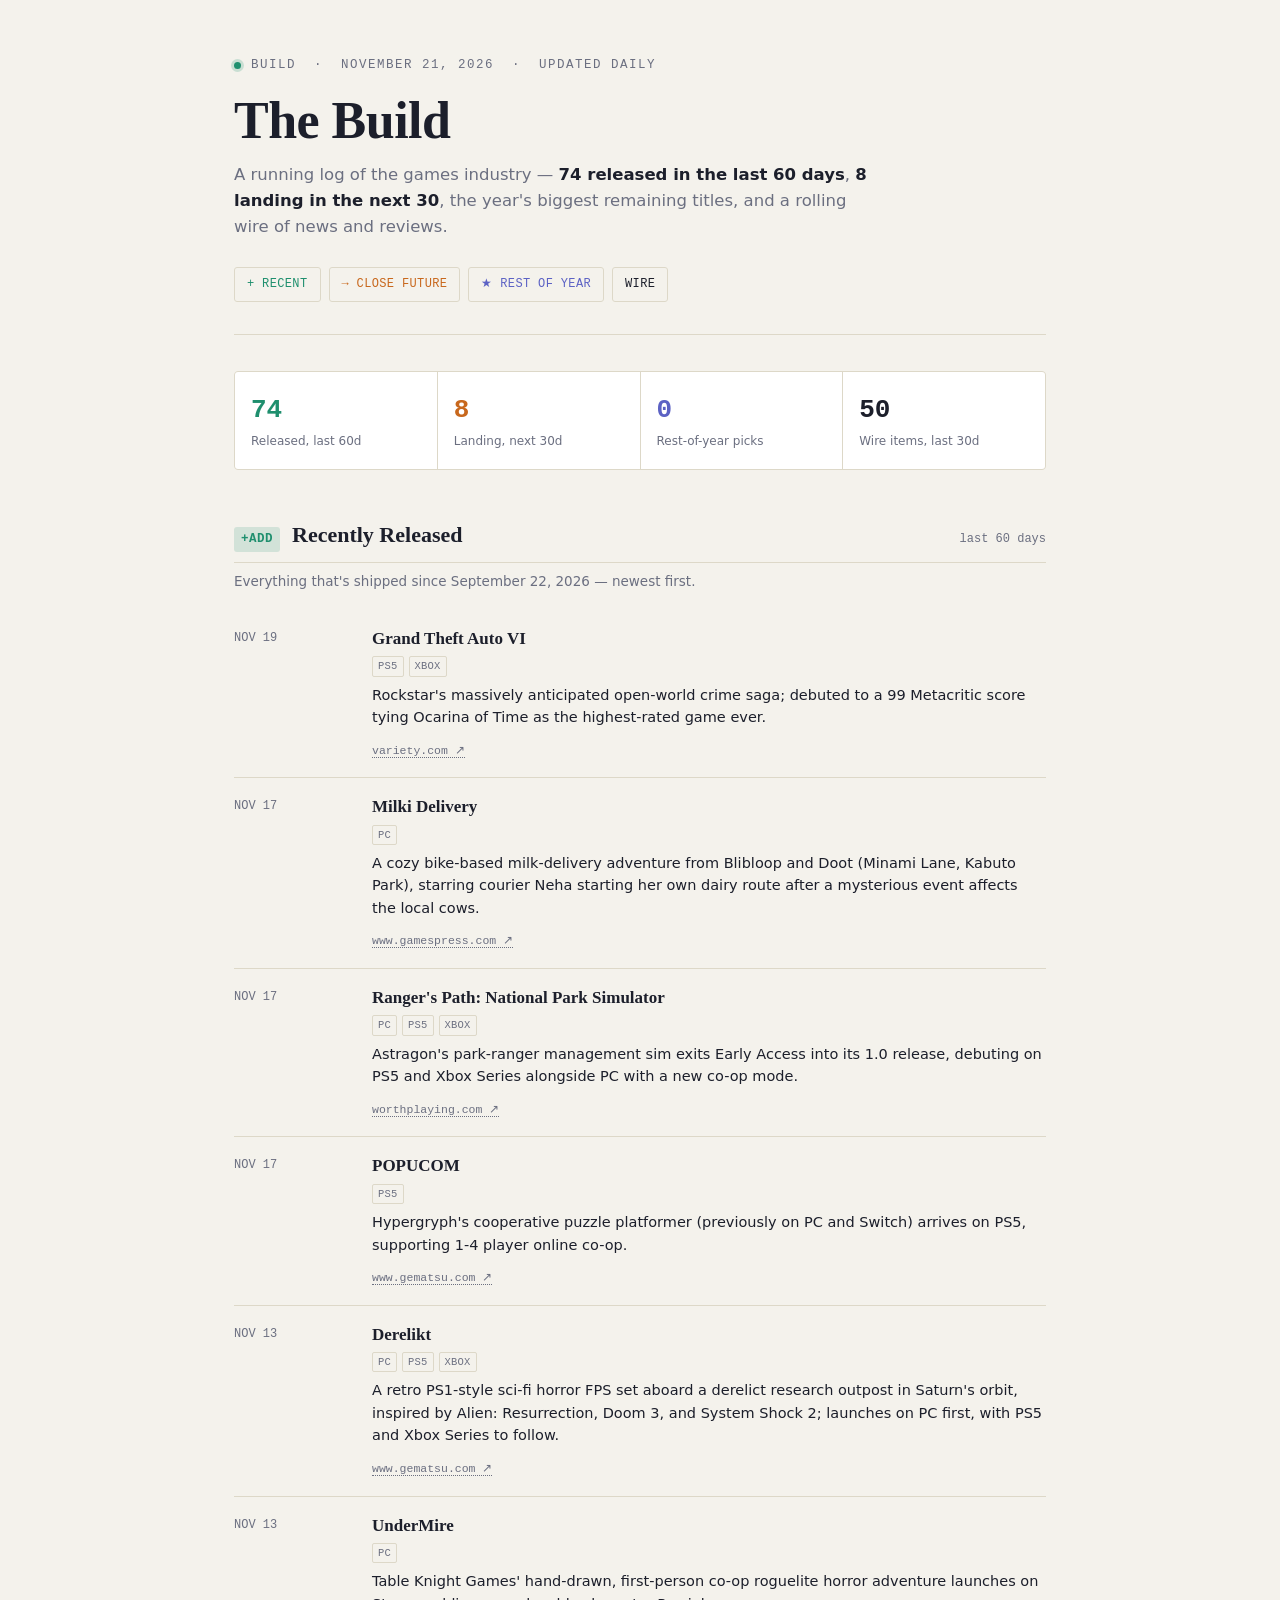
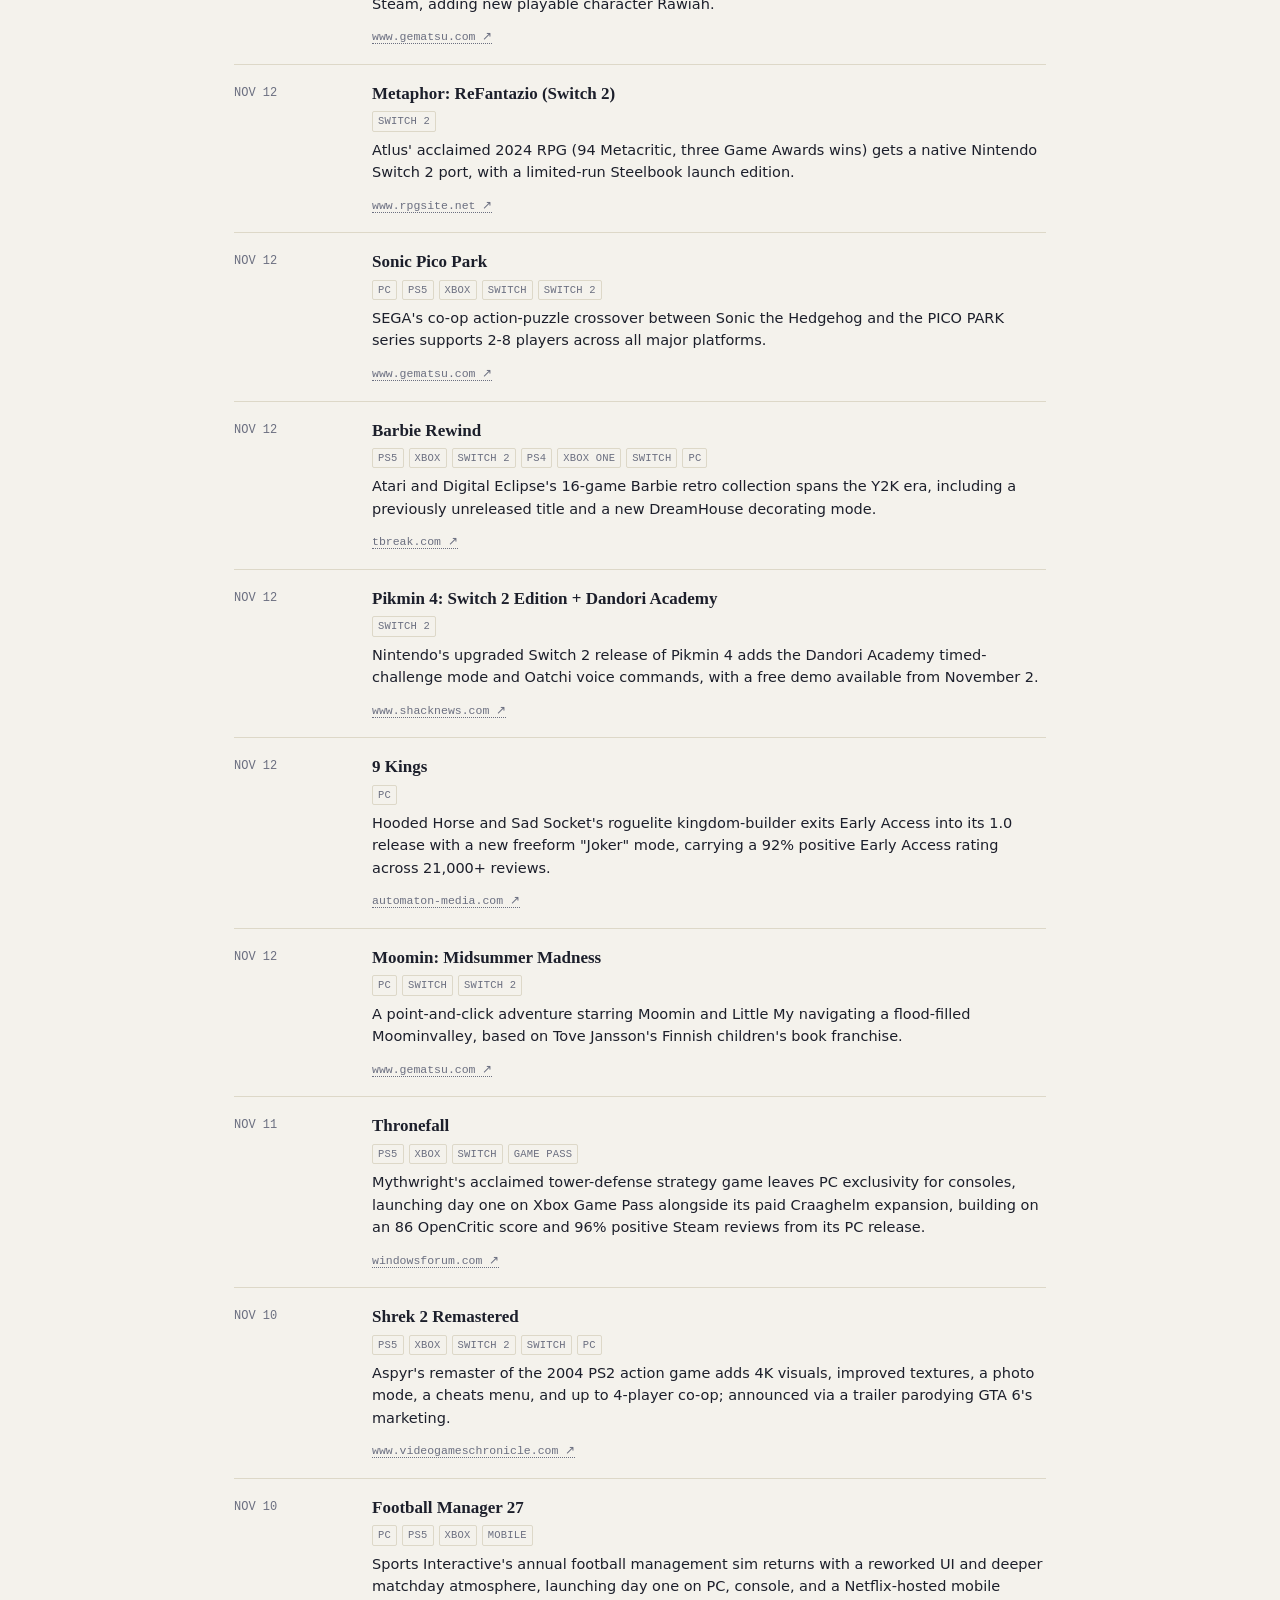
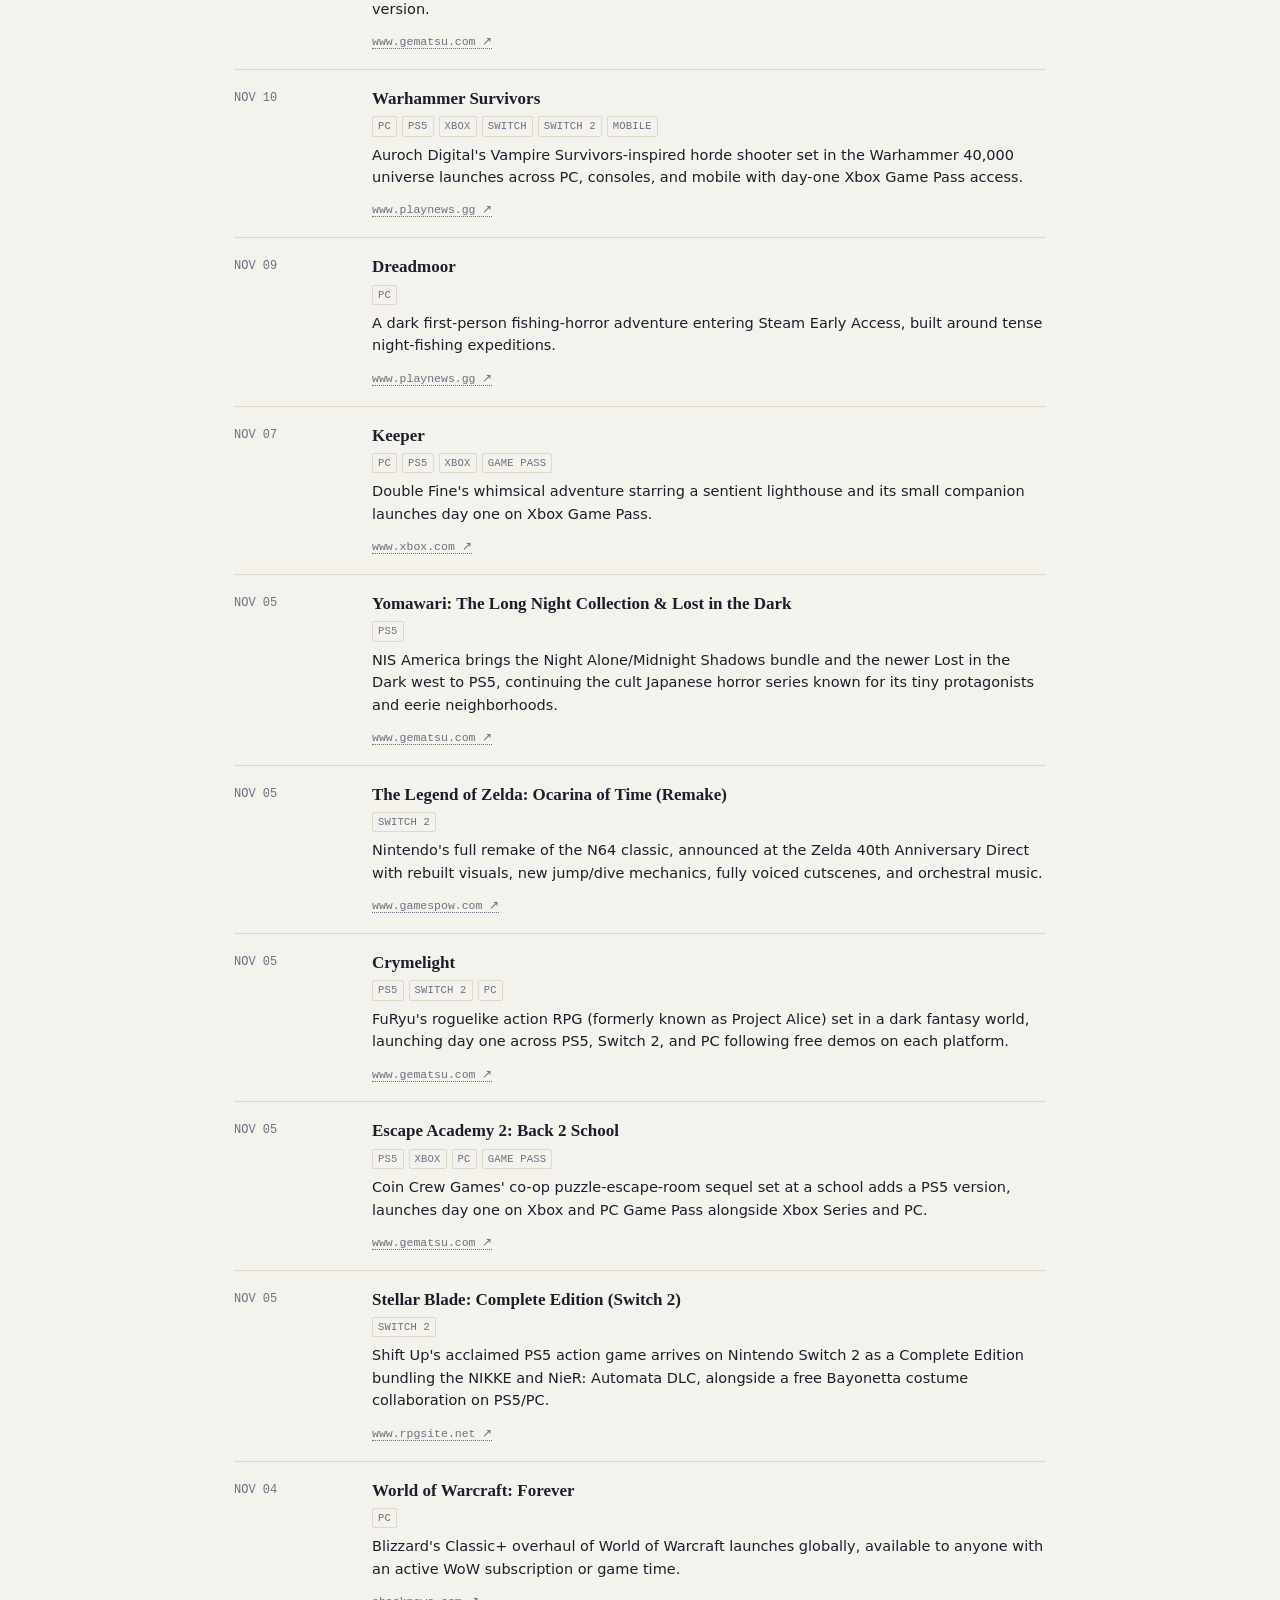
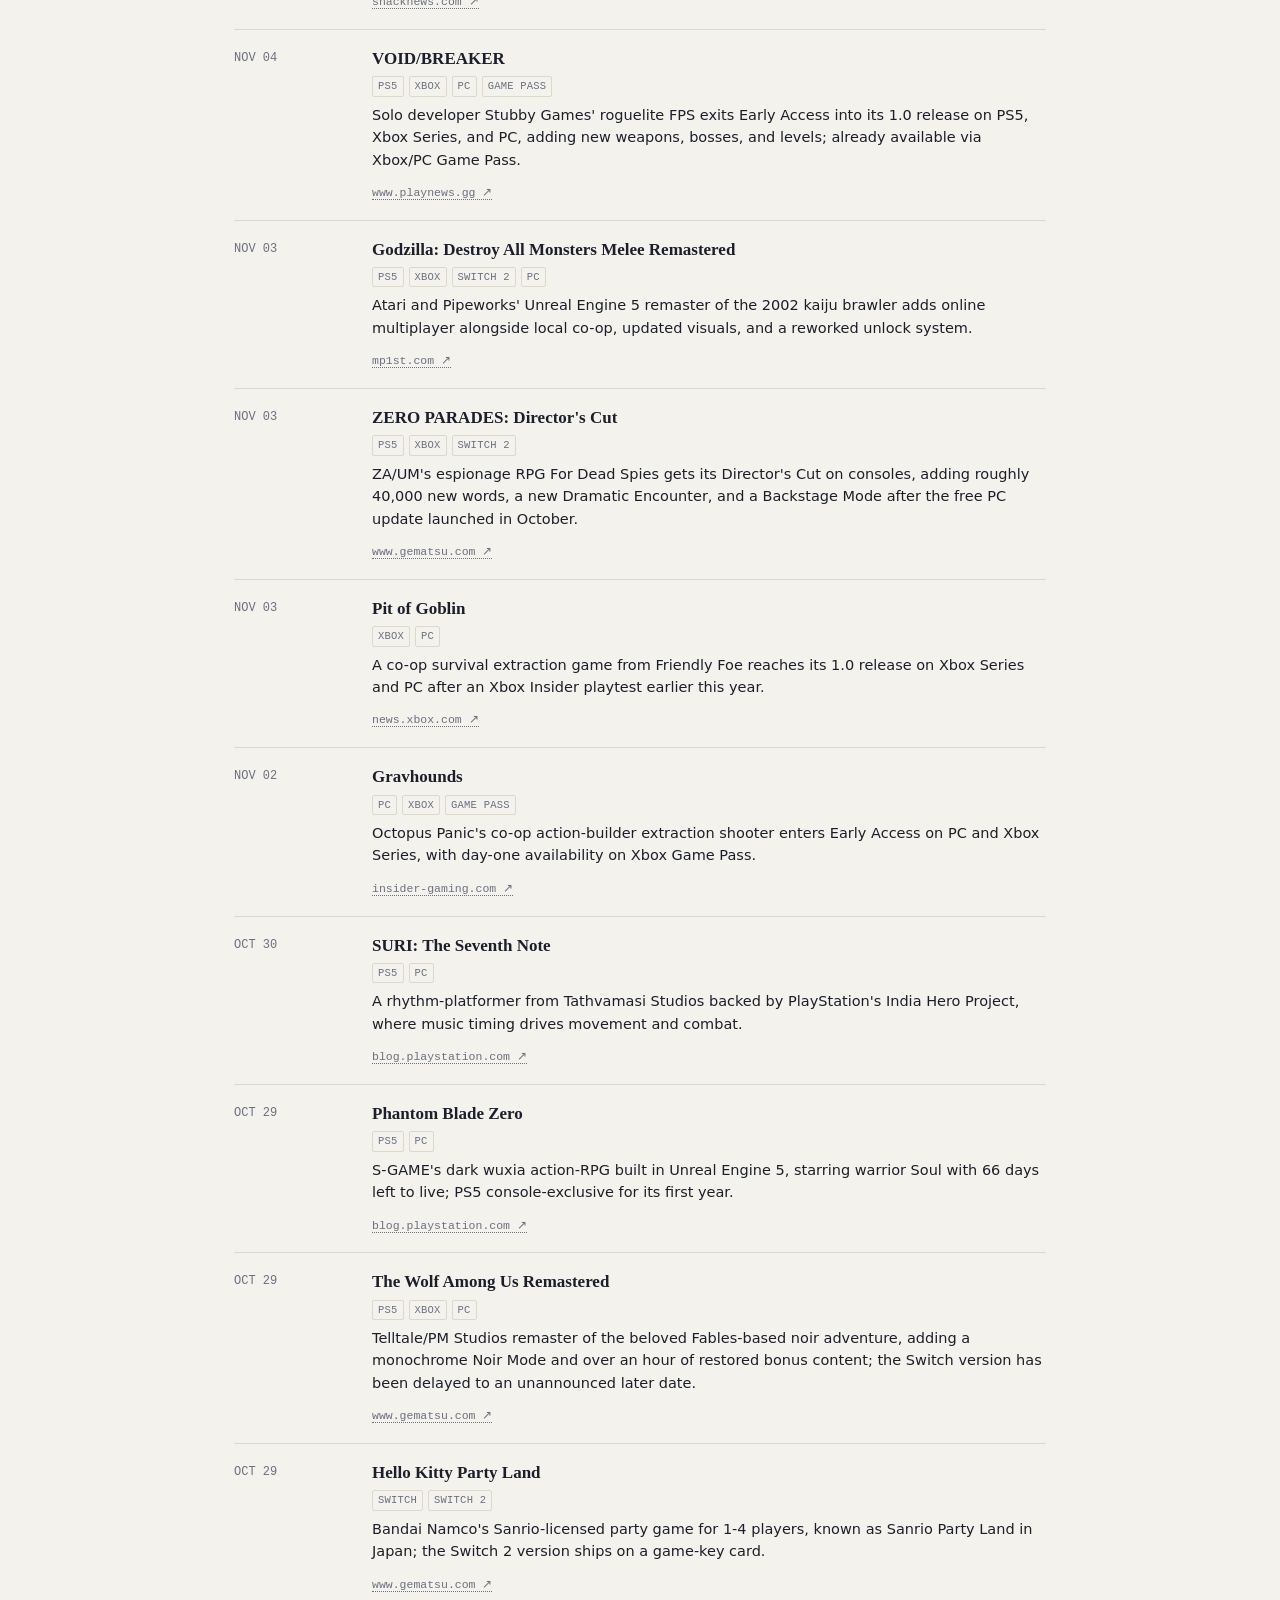
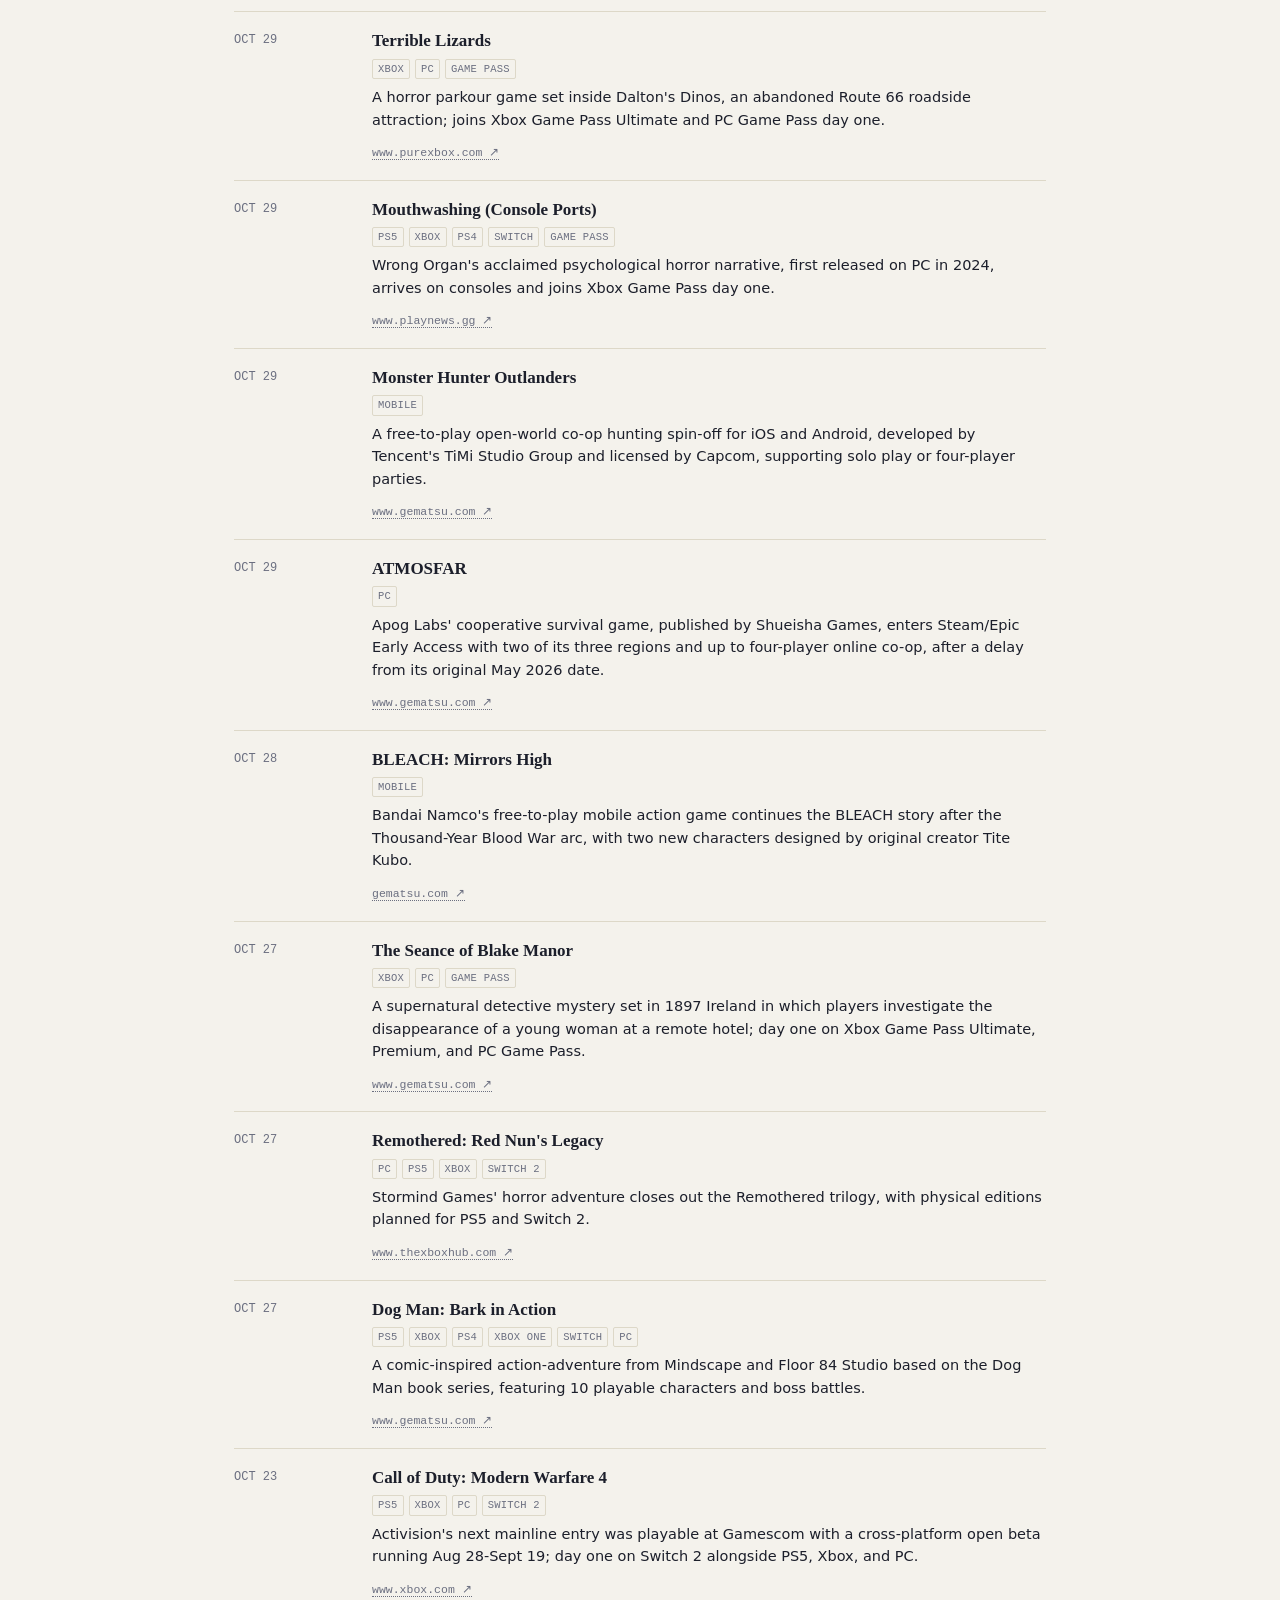
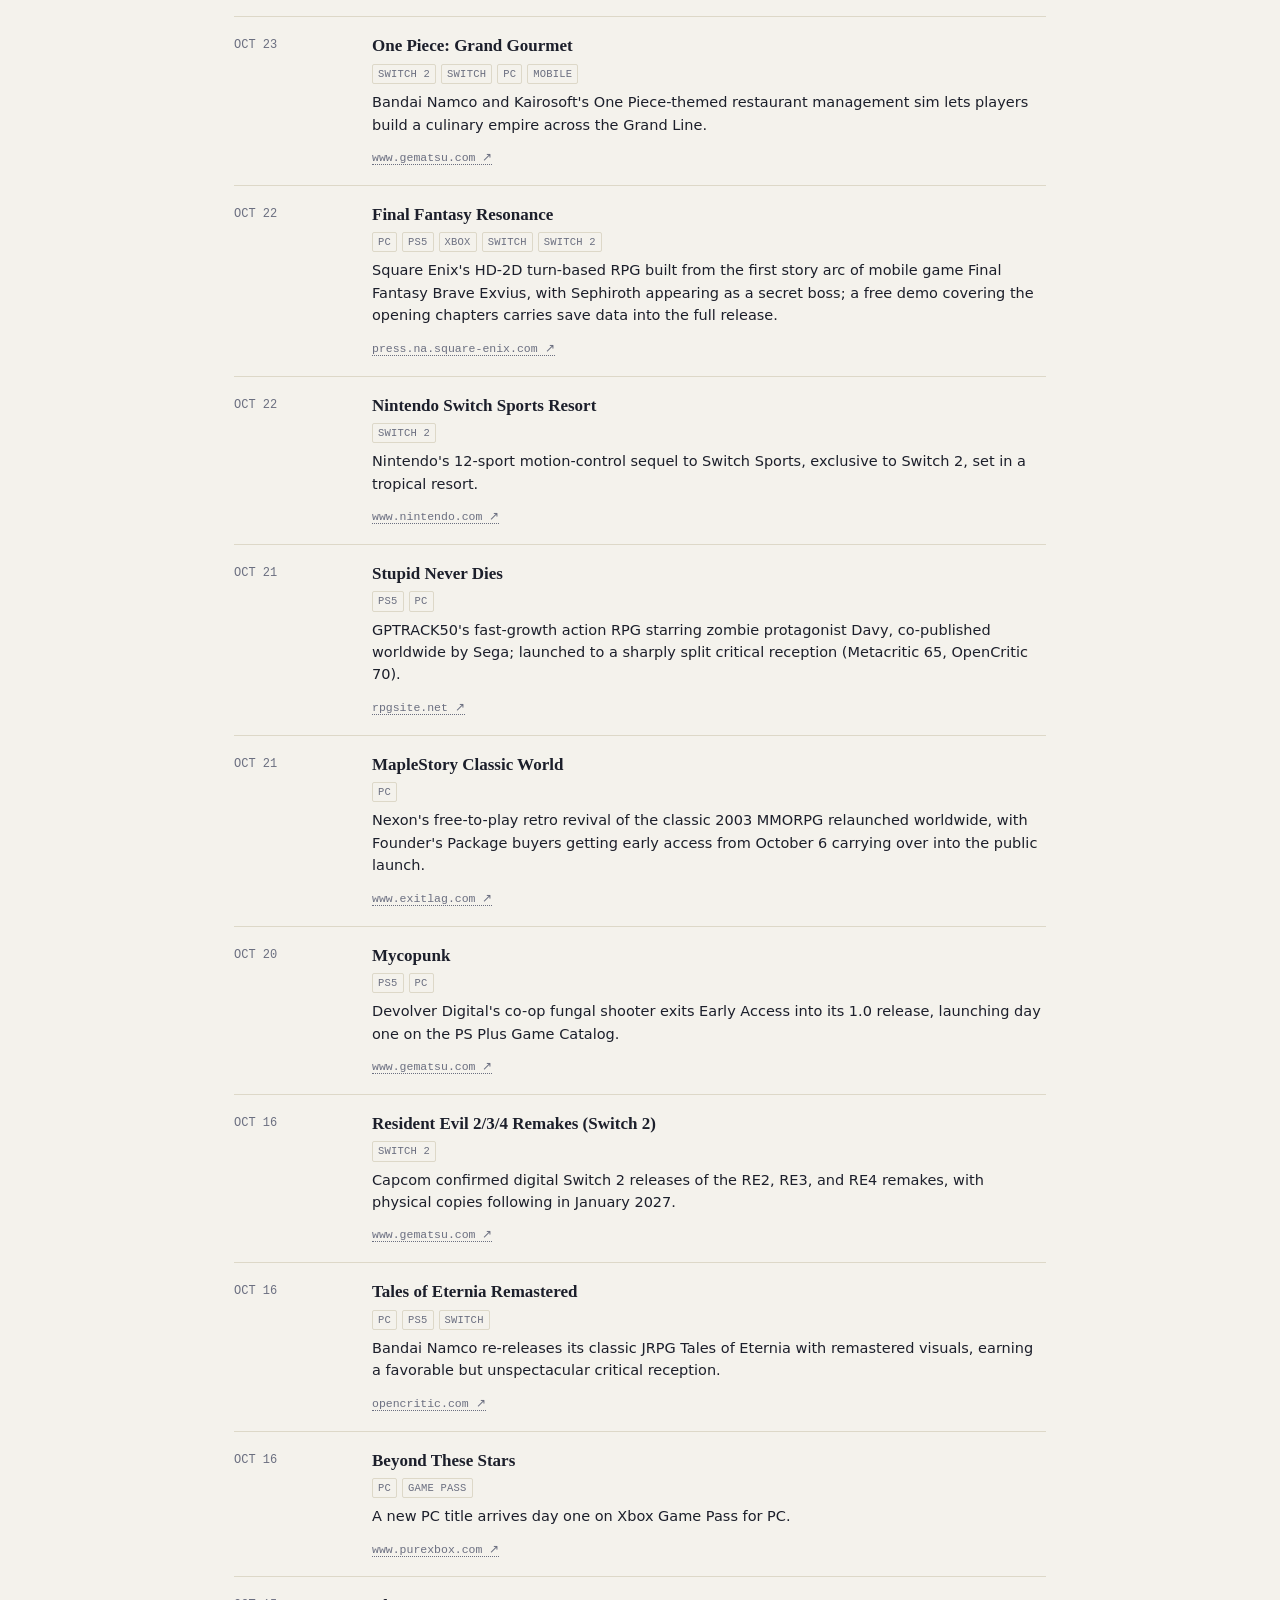
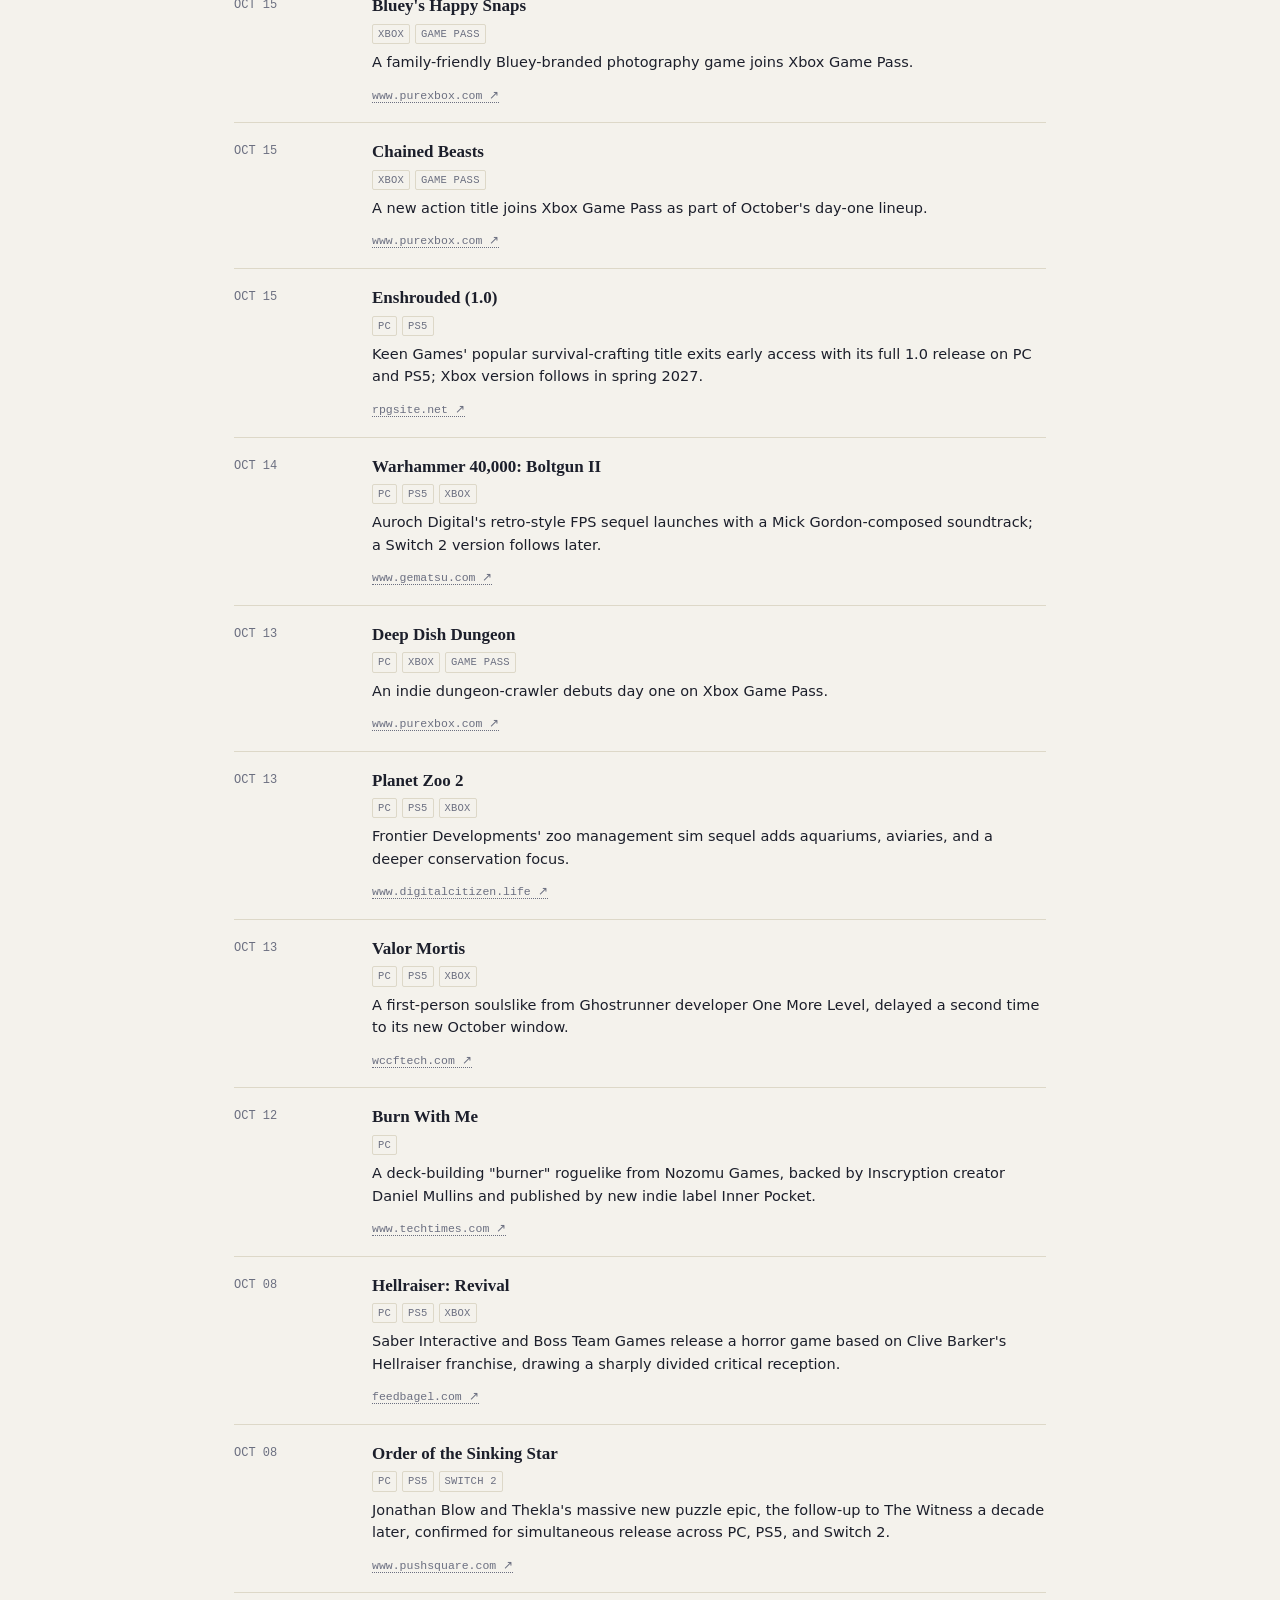
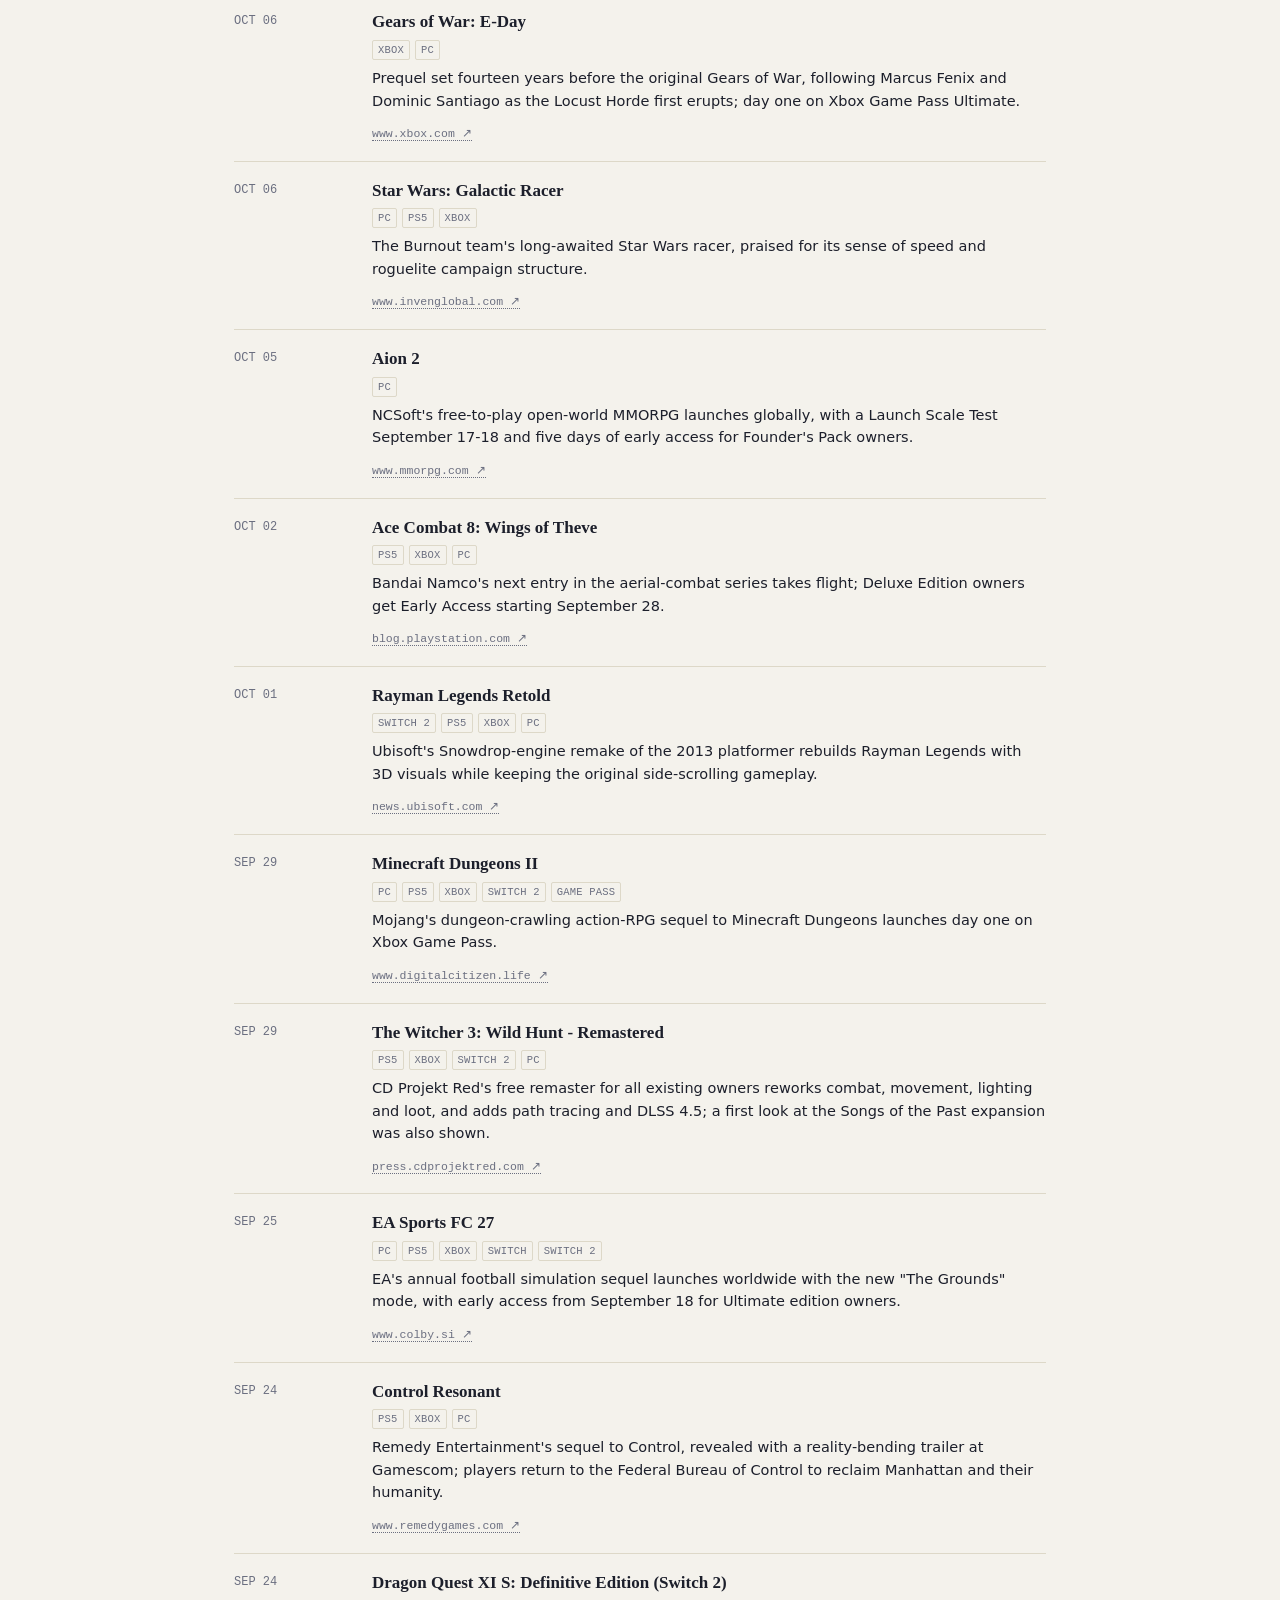
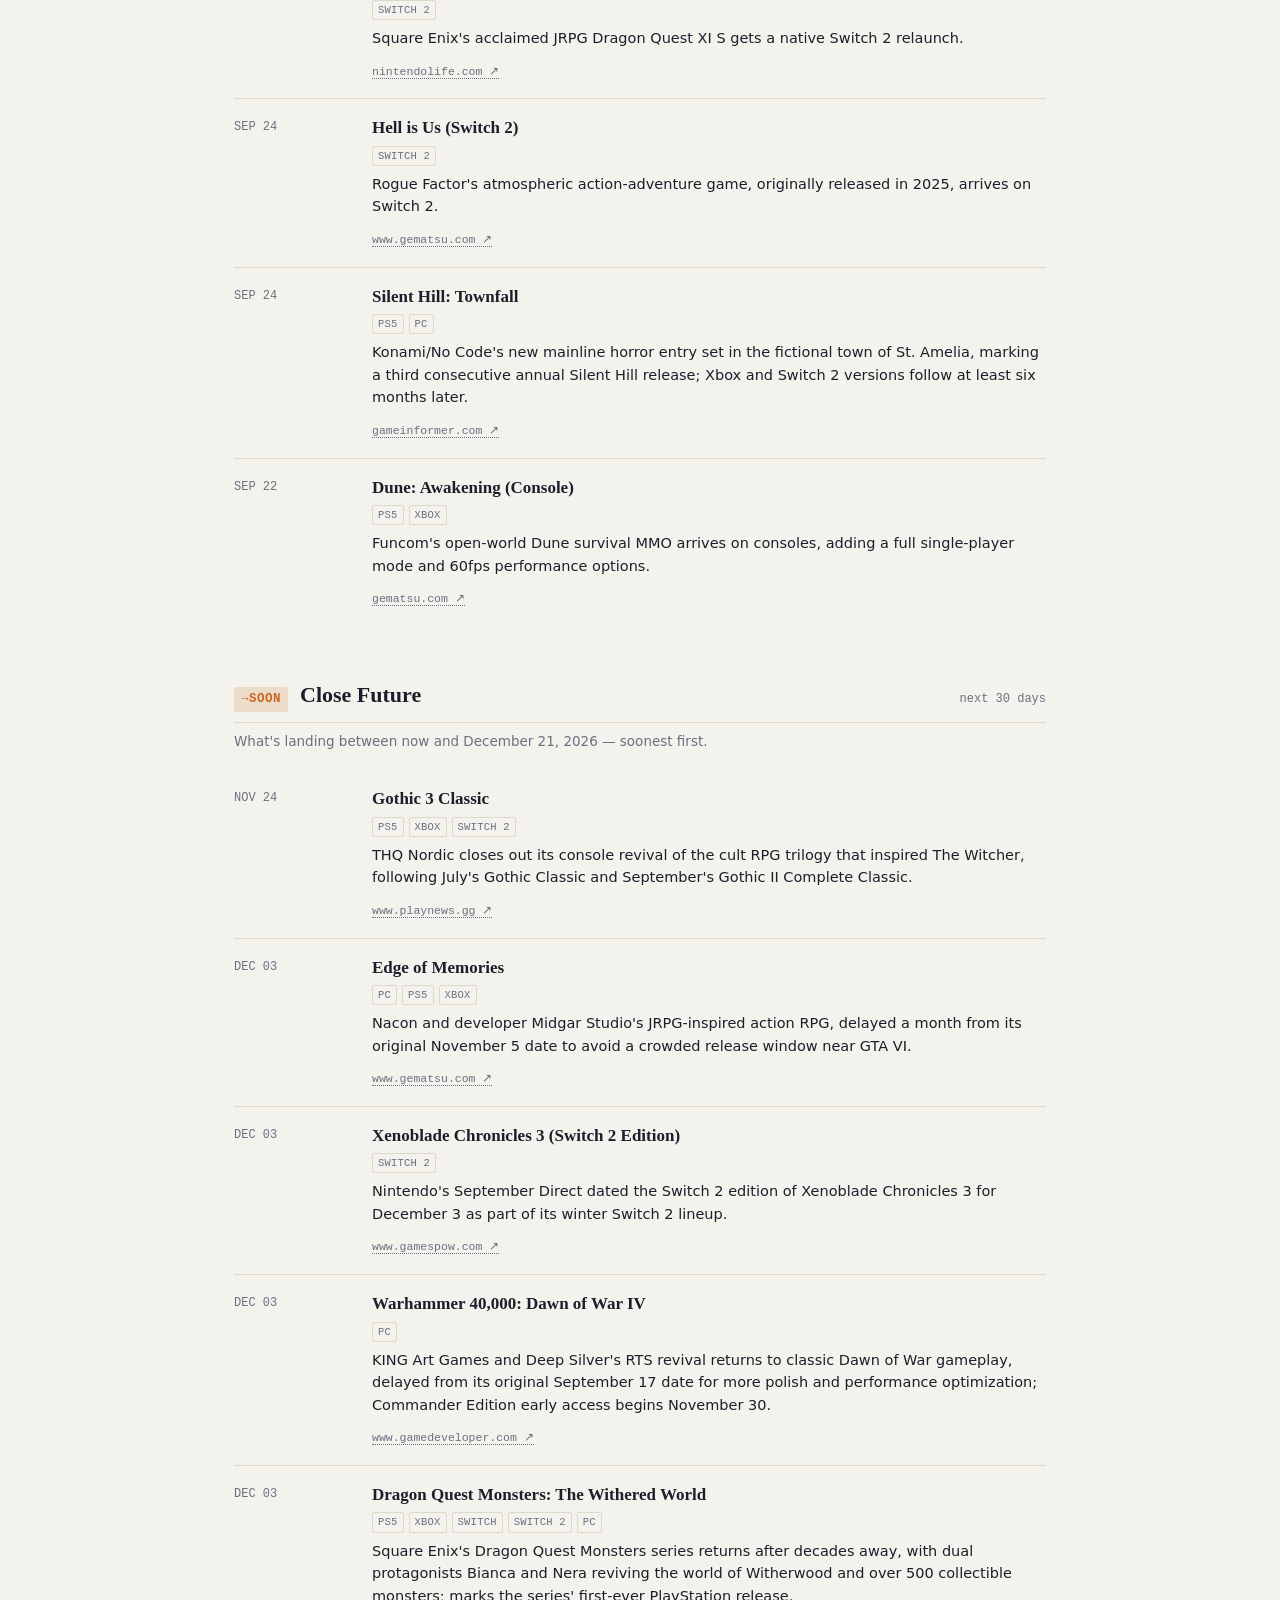
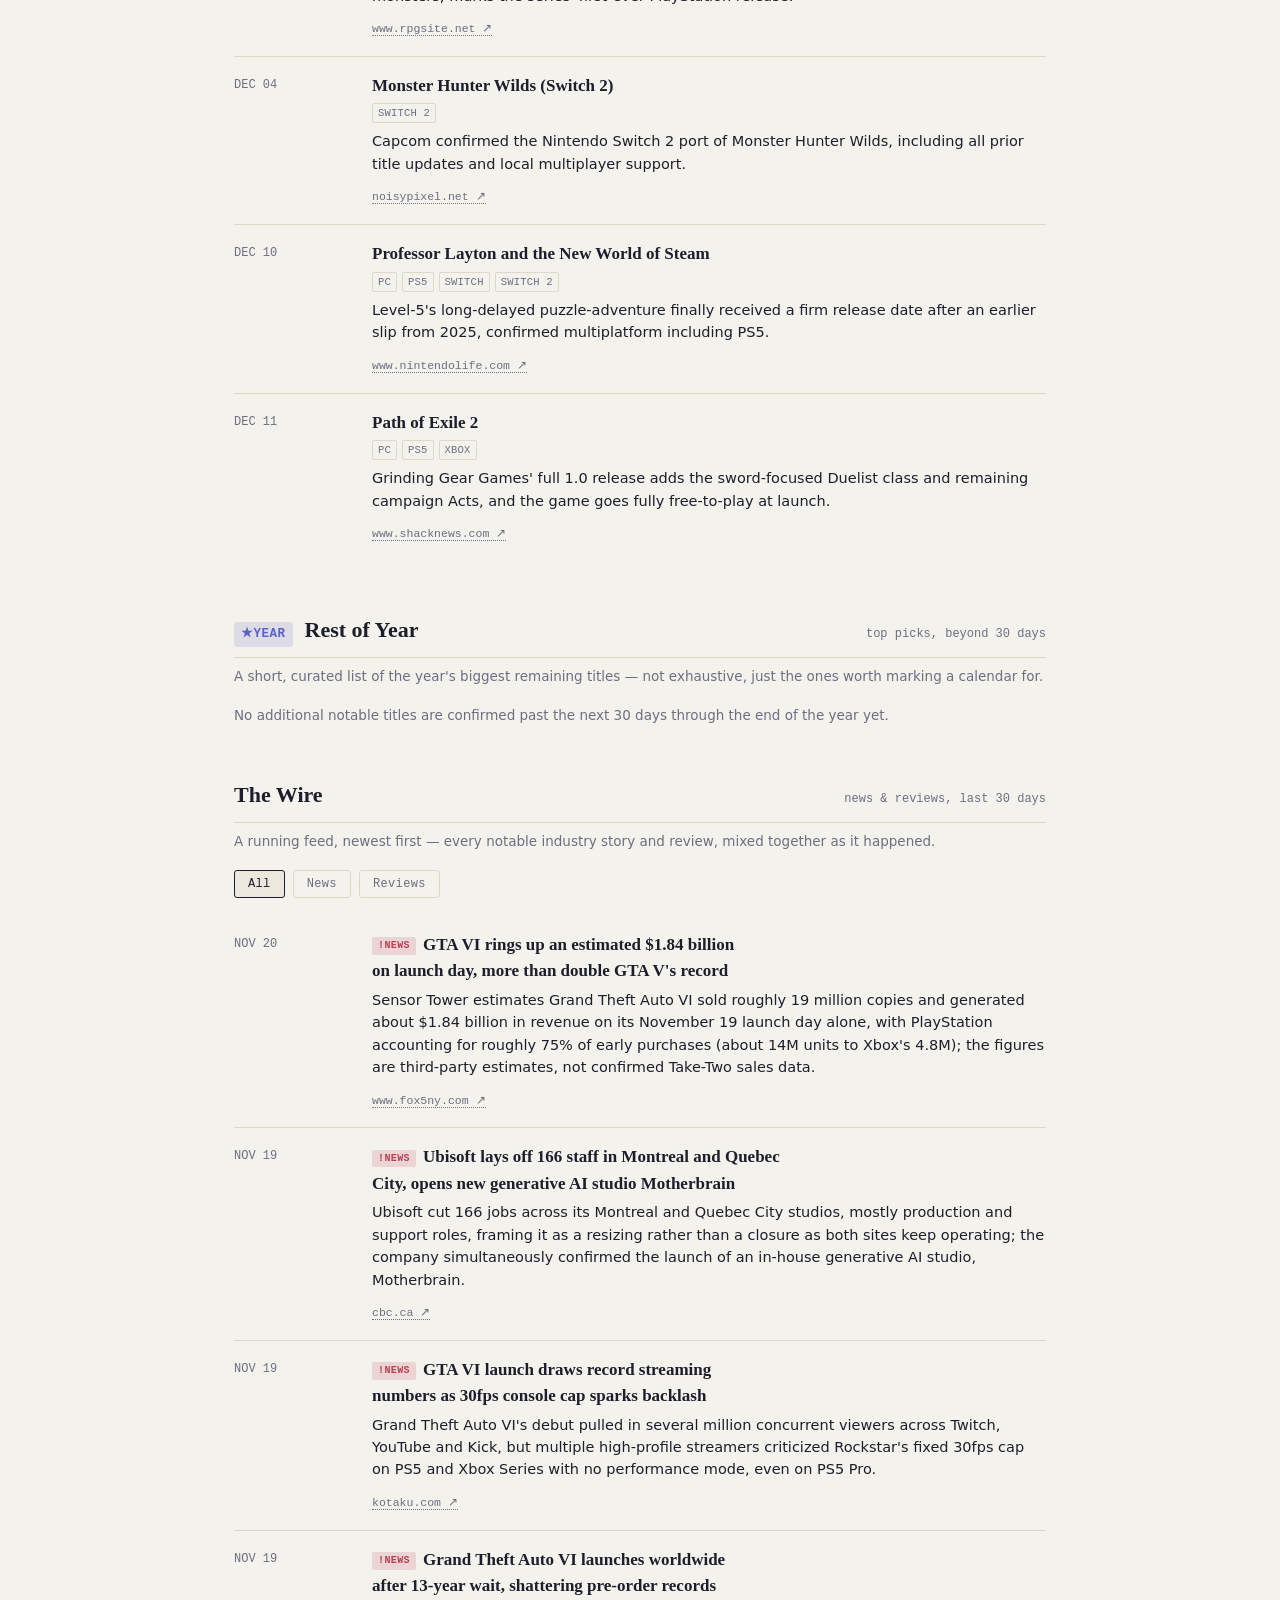
==== commit eb0e5e3c: "Daily update November 21, 2026 Co-Authored-By: Claude Sonnet 5 <noreply@anthropic.com> Claude-Sessio" ====
--- a/index.html
+++ b/index.html
@@ -326,27 +326,27 @@
     }
   }
 </style>
-</head>
-<body>
+
+</head><body>
 <div class="wrap">
 
   <header class="banner reveal">
-    <div class="eyebrow"><span class="dot"></span>BUILD &nbsp;·&nbsp; AUGUST 24, 2026 &nbsp;·&nbsp; UPDATED DAILY</div>
+    <div class="eyebrow"><span class="dot"></span>BUILD &nbsp;&middot;&nbsp; NOVEMBER 21, 2026 &nbsp;&middot;&nbsp; UPDATED DAILY</div>
     <h1 class="title">The Build</h1>
-    <p class="dek">A running log of the games industry — <strong>34 released in the last 60 days</strong>, <strong>10 landing in the next 30</strong>, the year's biggest remaining titles, and a rolling wire of news and reviews.</p>
+    <p class="dek">A running log of the games industry &mdash; <strong>74 released in the last 60 days</strong>, <strong>8 landing in the next 30</strong>, the year&#x27;s biggest remaining titles, and a rolling wire of news and reviews.</p>
     <nav class="jump">
       <a class="n-recent" href="#recent">+ RECENT</a>
-      <a class="n-future" href="#future">→ CLOSE FUTURE</a>
-      <a class="n-year" href="#year">★ REST OF YEAR</a>
+      <a class="n-future" href="#future">&rarr; CLOSE FUTURE</a>
+      <a class="n-year" href="#year">&#9733; REST OF YEAR</a>
       <a class="n-wire" href="#wire">WIRE</a>
     </nav>
   </header>
 
   <div class="stats reveal">
-    <div class="stat recent"><div class="n">34</div><div class="l">Released, last 60d</div></div>
-    <div class="stat future"><div class="n">10</div><div class="l">Landing, next 30d</div></div>
-    <div class="stat year"><div class="n">3</div><div class="l">Rest-of-year picks</div></div>
-    <div class="stat wire"><div class="n">52</div><div class="l">Wire items, last 30d</div></div>
+    <div class="stat recent"><div class="n">74</div><div class="l">Released, last 60d</div></div>
+    <div class="stat future"><div class="n">8</div><div class="l">Landing, next 30d</div></div>
+    <div class="stat year"><div class="n">0</div><div class="l">Rest-of-year picks</div></div>
+    <div class="stat wire"><div class="n">50</div><div class="l">Wire items, last 30d</div></div>
   </div>
 
   <section class="log" id="recent">
@@ -355,429 +355,548 @@
       <h2>Recently Released</h2>
       <span class="count">last 60 days</span>
     </div>
-    <p class="log-sub">Everything that's shipped since June 25, 2026 — newest first.</p>
+    <p class="log-sub">Everything that&#x27;s shipped since September 22, 2026 &mdash; newest first.</p>
     <div class="entries">
-
-      <div class="entry">
-        <div class="when">AUG 21</div>
-        <div class="body">
-          <h3><a href="https://store.steampowered.com/app/3817250/CICADAMATA/" target="_blank" rel="noopener">CICADAMATA</a></h3>
+      <div class="entry">
+        <div class="when">NOV 19</div>
+        <div class="body">
+          <h3><a href="https://variety.com/2026/gaming/news/gta-6-trailer-netflix-youtube-aug-27-123678969/" target="_blank" rel="noopener">Grand Theft Auto VI</a></h3>
+          <div class="platforms"><span>PS5</span><span>XBOX</span></div>
+          <p>Rockstar&#x27;s massively anticipated open-world crime saga; debuted to a 99 Metacritic score tying Ocarina of Time as the highest-rated game ever.</p>
+          <a class="src" href="https://variety.com/2026/gaming/news/gta-6-trailer-netflix-youtube-aug-27-123678969/" target="_blank" rel="noopener">variety.com &#8599;</a>
+        </div>
+      </div>
+      <div class="entry">
+        <div class="when">NOV 17</div>
+        <div class="body">
+          <h3><a href="https://www.gamespress.com/DELIVER-DAIRY-AND-JOY-ON-NOVEMBER-17-WHEN-MILKI-DELIVERY-RELEASES-ON-S" target="_blank" rel="noopener">Milki Delivery</a></h3>
           <div class="platforms"><span>PC</span></div>
-          <p>A fast-paced first-person platformer-shooter speedrunner from flowergarden with 15+ freeform levels across six spheres; launched to strong reviews (OpenCritic 85).</p>
-          <a class="src" href="https://store.steampowered.com/app/3817250/CICADAMATA/" target="_blank" rel="noopener">store.steampowered.com &#8599;</a>
-        </div>
-      </div>
-      <div class="entry">
-        <div class="when">AUG 20</div>
-        <div class="body">
-          <h3><a href="https://www.gematsu.com/2026/07/mortal-shell-ii-launches-august-20" target="_blank" rel="noopener">Mortal Shell II</a></h3>
+          <p>A cozy bike-based milk-delivery adventure from Blibloop and Doot (Minami Lane, Kabuto Park), starring courier Neha starting her own dairy route after a mysterious event affects the local cows.</p>
+          <a class="src" href="https://www.gamespress.com/DELIVER-DAIRY-AND-JOY-ON-NOVEMBER-17-WHEN-MILKI-DELIVERY-RELEASES-ON-S" target="_blank" rel="noopener">www.gamespress.com &#8599;</a>
+        </div>
+      </div>
+      <div class="entry">
+        <div class="when">NOV 17</div>
+        <div class="body">
+          <h3><a href="https://worthplaying.com/article/2026/9/18/news/151020-rangers-path-national-park-simulator-leaving-early-access-comes-to-ps5-xbox-series-xs-and-pc-in-november-trailer/" target="_blank" rel="noopener">Ranger&#x27;s Path: National Park Simulator</a></h3>
           <div class="platforms"><span>PC</span><span>PS5</span><span>XBOX</span></div>
-          <p>Sequel to the punishing Soulslike, continuing its &quot;shell-shifting&quot; combat in a new dark-fantasy setting. Early access via Devout Edition opens Aug 17.</p>
-          <a class="src" href="https://www.gematsu.com/2026/07/mortal-shell-ii-launches-august-20" target="_blank" rel="noopener">www.gematsu.com &#8599;</a>
-        </div>
-      </div>
-      <div class="entry">
-        <div class="when">AUG 20</div>
-        <div class="body">
-          <h3><a href="https://gamingonphone.com/news/gangstar-mirage-city-is-bringing-gta-like-multiplayer-experience-to-mobile-on-august-20-in-select-regions/" target="_blank" rel="noopener">Gangstar Mirage City</a></h3>
+          <p>Astragon&#x27;s park-ranger management sim exits Early Access into its 1.0 release, debuting on PS5 and Xbox Series alongside PC with a new co-op mode.</p>
+          <a class="src" href="https://worthplaying.com/article/2026/9/18/news/151020-rangers-path-national-park-simulator-leaving-early-access-comes-to-ps5-xbox-series-xs-and-pc-in-november-trailer/" target="_blank" rel="noopener">worthplaying.com &#8599;</a>
+        </div>
+      </div>
+      <div class="entry">
+        <div class="when">NOV 17</div>
+        <div class="body">
+          <h3><a href="https://www.gematsu.com/2026/11/popucom-for-ps5-launches-november-17" target="_blank" rel="noopener">POPUCOM</a></h3>
+          <div class="platforms"><span>PS5</span></div>
+          <p>Hypergryph&#x27;s cooperative puzzle platformer (previously on PC and Switch) arrives on PS5, supporting 1-4 player online co-op.</p>
+          <a class="src" href="https://www.gematsu.com/2026/11/popucom-for-ps5-launches-november-17" target="_blank" rel="noopener">www.gematsu.com &#8599;</a>
+        </div>
+      </div>
+      <div class="entry">
+        <div class="when">NOV 13</div>
+        <div class="body">
+          <h3><a href="https://www.gematsu.com/2026/10/derelikt-launches-november-13-for-pc-later-for-ps5-and-xbox-series" target="_blank" rel="noopener">Derelikt</a></h3>
+          <div class="platforms"><span>PC</span><span>PS5</span><span>XBOX</span></div>
+          <p>A retro PS1-style sci-fi horror FPS set aboard a derelict research outpost in Saturn&#x27;s orbit, inspired by Alien: Resurrection, Doom 3, and System Shock 2; launches on PC first, with PS5 and Xbox Series to follow.</p>
+          <a class="src" href="https://www.gematsu.com/2026/10/derelikt-launches-november-13-for-pc-later-for-ps5-and-xbox-series" target="_blank" rel="noopener">www.gematsu.com &#8599;</a>
+        </div>
+      </div>
+      <div class="entry">
+        <div class="when">NOV 13</div>
+        <div class="body">
+          <h3><a href="https://www.gematsu.com/2026/10/undermire-launches-november-13" target="_blank" rel="noopener">UnderMire</a></h3>
+          <div class="platforms"><span>PC</span></div>
+          <p>Table Knight Games&#x27; hand-drawn, first-person co-op roguelite horror adventure launches on Steam, adding new playable character Rawiah.</p>
+          <a class="src" href="https://www.gematsu.com/2026/10/undermire-launches-november-13" target="_blank" rel="noopener">www.gematsu.com &#8599;</a>
+        </div>
+      </div>
+      <div class="entry">
+        <div class="when">NOV 12</div>
+        <div class="body">
+          <h3><a href="https://www.rpgsite.net/news/19530-metaphor-refantazio-switch-2-release-date-direct" target="_blank" rel="noopener">Metaphor: ReFantazio (Switch 2)</a></h3>
+          <div class="platforms"><span>SWITCH 2</span></div>
+          <p>Atlus&#x27; acclaimed 2024 RPG (94 Metacritic, three Game Awards wins) gets a native Nintendo Switch 2 port, with a limited-run Steelbook launch edition.</p>
+          <a class="src" href="https://www.rpgsite.net/news/19530-metaphor-refantazio-switch-2-release-date-direct" target="_blank" rel="noopener">www.rpgsite.net &#8599;</a>
+        </div>
+      </div>
+      <div class="entry">
+        <div class="when">NOV 12</div>
+        <div class="body">
+          <h3><a href="https://www.gematsu.com/2026/09/sonic-pico-park-launches-november-12-for-ps5-xbox-series-switch-2-switch-and-pc" target="_blank" rel="noopener">Sonic Pico Park</a></h3>
+          <div class="platforms"><span>PC</span><span>PS5</span><span>XBOX</span><span>SWITCH</span><span>SWITCH 2</span></div>
+          <p>SEGA&#x27;s co-op action-puzzle crossover between Sonic the Hedgehog and the PICO PARK series supports 2-8 players across all major platforms.</p>
+          <a class="src" href="https://www.gematsu.com/2026/09/sonic-pico-park-launches-november-12-for-ps5-xbox-series-switch-2-switch-and-pc" target="_blank" rel="noopener">www.gematsu.com &#8599;</a>
+        </div>
+      </div>
+      <div class="entry">
+        <div class="when">NOV 12</div>
+        <div class="body">
+          <h3><a href="https://tbreak.com/barbie-rewind-16-classic-games-dreamhouse-mode/" target="_blank" rel="noopener">Barbie Rewind</a></h3>
+          <div class="platforms"><span>PS5</span><span>XBOX</span><span>SWITCH 2</span><span>PS4</span><span>XBOX ONE</span><span>SWITCH</span><span>PC</span></div>
+          <p>Atari and Digital Eclipse&#x27;s 16-game Barbie retro collection spans the Y2K era, including a previously unreleased title and a new DreamHouse decorating mode.</p>
+          <a class="src" href="https://tbreak.com/barbie-rewind-16-classic-games-dreamhouse-mode/" target="_blank" rel="noopener">tbreak.com &#8599;</a>
+        </div>
+      </div>
+      <div class="entry">
+        <div class="when">NOV 12</div>
+        <div class="body">
+          <h3><a href="https://www.shacknews.com/article/150662/pikmin-4-nintendo-switch-2-edition" target="_blank" rel="noopener">Pikmin 4: Switch 2 Edition + Dandori Academy</a></h3>
+          <div class="platforms"><span>SWITCH 2</span></div>
+          <p>Nintendo&#x27;s upgraded Switch 2 release of Pikmin 4 adds the Dandori Academy timed-challenge mode and Oatchi voice commands, with a free demo available from November 2.</p>
+          <a class="src" href="https://www.shacknews.com/article/150662/pikmin-4-nintendo-switch-2-edition" target="_blank" rel="noopener">www.shacknews.com &#8599;</a>
+        </div>
+      </div>
+      <div class="entry">
+        <div class="when">NOV 12</div>
+        <div class="body">
+          <h3><a href="https://automaton-media.com/articles/newsjp/9-kings-20260917-468304/" target="_blank" rel="noopener">9 Kings</a></h3>
+          <div class="platforms"><span>PC</span></div>
+          <p>Hooded Horse and Sad Socket&#x27;s roguelite kingdom-builder exits Early Access into its 1.0 release with a new freeform &quot;Joker&quot; mode, carrying a 92% positive Early Access rating across 21,000+ reviews.</p>
+          <a class="src" href="https://automaton-media.com/articles/newsjp/9-kings-20260917-468304/" target="_blank" rel="noopener">automaton-media.com &#8599;</a>
+        </div>
+      </div>
+      <div class="entry">
+        <div class="when">NOV 12</div>
+        <div class="body">
+          <h3><a href="https://www.gematsu.com/2026/08/moomin-midsummer-madness-launches-november-12" target="_blank" rel="noopener">Moomin: Midsummer Madness</a></h3>
+          <div class="platforms"><span>PC</span><span>SWITCH</span><span>SWITCH 2</span></div>
+          <p>A point-and-click adventure starring Moomin and Little My navigating a flood-filled Moominvalley, based on Tove Jansson&#x27;s Finnish children&#x27;s book franchise.</p>
+          <a class="src" href="https://www.gematsu.com/2026/08/moomin-midsummer-madness-launches-november-12" target="_blank" rel="noopener">www.gematsu.com &#8599;</a>
+        </div>
+      </div>
+      <div class="entry">
+        <div class="when">NOV 11</div>
+        <div class="body">
+          <h3><a href="https://windowsforum.com/news/thronefall-hits-xbox-game-pass-nov-11-craaghelm-is-paid-dlc.445802" target="_blank" rel="noopener">Thronefall</a></h3>
+          <div class="platforms"><span>PS5</span><span>XBOX</span><span>SWITCH</span><span>GAME PASS</span></div>
+          <p>Mythwright&#x27;s acclaimed tower-defense strategy game leaves PC exclusivity for consoles, launching day one on Xbox Game Pass alongside its paid Craaghelm expansion, building on an 86 OpenCritic score and 96% positive Steam reviews from its PC release.</p>
+          <a class="src" href="https://windowsforum.com/news/thronefall-hits-xbox-game-pass-nov-11-craaghelm-is-paid-dlc.445802" target="_blank" rel="noopener">windowsforum.com &#8599;</a>
+        </div>
+      </div>
+      <div class="entry">
+        <div class="when">NOV 10</div>
+        <div class="body">
+          <h3><a href="https://www.videogameschronicle.com/news/a-remaster-of-the-shrek-2-game-from-2004-has-been-announced-via-a-gta-like-trailer/" target="_blank" rel="noopener">Shrek 2 Remastered</a></h3>
+          <div class="platforms"><span>PS5</span><span>XBOX</span><span>SWITCH 2</span><span>SWITCH</span><span>PC</span></div>
+          <p>Aspyr&#x27;s remaster of the 2004 PS2 action game adds 4K visuals, improved textures, a photo mode, a cheats menu, and up to 4-player co-op; announced via a trailer parodying GTA 6&#x27;s marketing.</p>
+          <a class="src" href="https://www.videogameschronicle.com/news/a-remaster-of-the-shrek-2-game-from-2004-has-been-announced-via-a-gta-like-trailer/" target="_blank" rel="noopener">www.videogameschronicle.com &#8599;</a>
+        </div>
+      </div>
+      <div class="entry">
+        <div class="when">NOV 10</div>
+        <div class="body">
+          <h3><a href="https://www.gematsu.com/2026/09/football-manager-27-launches-november-10-for-ps5-xbox-series-pc-ios-and-android" target="_blank" rel="noopener">Football Manager 27</a></h3>
+          <div class="platforms"><span>PC</span><span>PS5</span><span>XBOX</span><span>MOBILE</span></div>
+          <p>Sports Interactive&#x27;s annual football management sim returns with a reworked UI and deeper matchday atmosphere, launching day one on PC, console, and a Netflix-hosted mobile version.</p>
+          <a class="src" href="https://www.gematsu.com/2026/09/football-manager-27-launches-november-10-for-ps5-xbox-series-pc-ios-and-android" target="_blank" rel="noopener">www.gematsu.com &#8599;</a>
+        </div>
+      </div>
+      <div class="entry">
+        <div class="when">NOV 10</div>
+        <div class="body">
+          <h3><a href="https://www.playnews.gg/en/release-dates/warhammer-survivors-release-date-10-november-2026-price-platforms-and-demo" target="_blank" rel="noopener">Warhammer Survivors</a></h3>
+          <div class="platforms"><span>PC</span><span>PS5</span><span>XBOX</span><span>SWITCH</span><span>SWITCH 2</span><span>MOBILE</span></div>
+          <p>Auroch Digital&#x27;s Vampire Survivors-inspired horde shooter set in the Warhammer 40,000 universe launches across PC, consoles, and mobile with day-one Xbox Game Pass access.</p>
+          <a class="src" href="https://www.playnews.gg/en/release-dates/warhammer-survivors-release-date-10-november-2026-price-platforms-and-demo" target="_blank" rel="noopener">www.playnews.gg &#8599;</a>
+        </div>
+      </div>
+      <div class="entry">
+        <div class="when">NOV 09</div>
+        <div class="body">
+          <h3><a href="https://www.playnews.gg/en/announcements/dreadmoor-early-access-date-fishing-horror-lands-on-steam-on-9-november-2026" target="_blank" rel="noopener">Dreadmoor</a></h3>
+          <div class="platforms"><span>PC</span></div>
+          <p>A dark first-person fishing-horror adventure entering Steam Early Access, built around tense night-fishing expeditions.</p>
+          <a class="src" href="https://www.playnews.gg/en/announcements/dreadmoor-early-access-date-fishing-horror-lands-on-steam-on-9-november-2026" target="_blank" rel="noopener">www.playnews.gg &#8599;</a>
+        </div>
+      </div>
+      <div class="entry">
+        <div class="when">NOV 07</div>
+        <div class="body">
+          <h3><a href="https://www.xbox.com/en-US/games/keeper" target="_blank" rel="noopener">Keeper</a></h3>
+          <div class="platforms"><span>PC</span><span>PS5</span><span>XBOX</span><span>GAME PASS</span></div>
+          <p>Double Fine&#x27;s whimsical adventure starring a sentient lighthouse and its small companion launches day one on Xbox Game Pass.</p>
+          <a class="src" href="https://www.xbox.com/en-US/games/keeper" target="_blank" rel="noopener">www.xbox.com &#8599;</a>
+        </div>
+      </div>
+      <div class="entry">
+        <div class="when">NOV 05</div>
+        <div class="body">
+          <h3><a href="https://www.gematsu.com/2026/09/yomawari-the-long-night-collection-and-yomawari-lost-in-the-dark-for-ps5-coming-west-on-november-5" target="_blank" rel="noopener">Yomawari: The Long Night Collection &amp; Lost in the Dark</a></h3>
+          <div class="platforms"><span>PS5</span></div>
+          <p>NIS America brings the Night Alone/Midnight Shadows bundle and the newer Lost in the Dark west to PS5, continuing the cult Japanese horror series known for its tiny protagonists and eerie neighborhoods.</p>
+          <a class="src" href="https://www.gematsu.com/2026/09/yomawari-the-long-night-collection-and-yomawari-lost-in-the-dark-for-ps5-coming-west-on-november-5" target="_blank" rel="noopener">www.gematsu.com &#8599;</a>
+        </div>
+      </div>
+      <div class="entry">
+        <div class="when">NOV 05</div>
+        <div class="body">
+          <h3><a href="https://www.gamespow.com/articles/the-legend-of-zelda-40th-anniversary-direct-all-the-biggest-announcements/" target="_blank" rel="noopener">The Legend of Zelda: Ocarina of Time (Remake)</a></h3>
+          <div class="platforms"><span>SWITCH 2</span></div>
+          <p>Nintendo&#x27;s full remake of the N64 classic, announced at the Zelda 40th Anniversary Direct with rebuilt visuals, new jump/dive mechanics, fully voiced cutscenes, and orchestral music.</p>
+          <a class="src" href="https://www.gamespow.com/articles/the-legend-of-zelda-40th-anniversary-direct-all-the-biggest-announcements/" target="_blank" rel="noopener">www.gamespow.com &#8599;</a>
+        </div>
+      </div>
+      <div class="entry">
+        <div class="when">NOV 05</div>
+        <div class="body">
+          <h3><a href="https://www.gematsu.com/2026/04/furyu-announces-roguelike-action-game-crymelight-for-ps5-switch-2-and-pc" target="_blank" rel="noopener">Crymelight</a></h3>
+          <div class="platforms"><span>PS5</span><span>SWITCH 2</span><span>PC</span></div>
+          <p>FuRyu&#x27;s roguelike action RPG (formerly known as Project Alice) set in a dark fantasy world, launching day one across PS5, Switch 2, and PC following free demos on each platform.</p>
+          <a class="src" href="https://www.gematsu.com/2026/04/furyu-announces-roguelike-action-game-crymelight-for-ps5-switch-2-and-pc" target="_blank" rel="noopener">www.gematsu.com &#8599;</a>
+        </div>
+      </div>
+      <div class="entry">
+        <div class="when">NOV 05</div>
+        <div class="body">
+          <h3><a href="https://www.gematsu.com/2026/10/escape-academy-2-back-2-school-adds-ps5-version-launches-november-5" target="_blank" rel="noopener">Escape Academy 2: Back 2 School</a></h3>
+          <div class="platforms"><span>PS5</span><span>XBOX</span><span>PC</span><span>GAME PASS</span></div>
+          <p>Coin Crew Games&#x27; co-op puzzle-escape-room sequel set at a school adds a PS5 version, launches day one on Xbox and PC Game Pass alongside Xbox Series and PC.</p>
+          <a class="src" href="https://www.gematsu.com/2026/10/escape-academy-2-back-2-school-adds-ps5-version-launches-november-5" target="_blank" rel="noopener">www.gematsu.com &#8599;</a>
+        </div>
+      </div>
+      <div class="entry">
+        <div class="when">NOV 05</div>
+        <div class="body">
+          <h3><a href="https://www.rpgsite.net/news/21333-stellar-blade-complete-edition-launches-on-november-5-for-switch-2-bayonetta-dlc-revealed-update" target="_blank" rel="noopener">Stellar Blade: Complete Edition (Switch 2)</a></h3>
+          <div class="platforms"><span>SWITCH 2</span></div>
+          <p>Shift Up&#x27;s acclaimed PS5 action game arrives on Nintendo Switch 2 as a Complete Edition bundling the NIKKE and NieR: Automata DLC, alongside a free Bayonetta costume collaboration on PS5/PC.</p>
+          <a class="src" href="https://www.rpgsite.net/news/21333-stellar-blade-complete-edition-launches-on-november-5-for-switch-2-bayonetta-dlc-revealed-update" target="_blank" rel="noopener">www.rpgsite.net &#8599;</a>
+        </div>
+      </div>
+      <div class="entry">
+        <div class="when">NOV 04</div>
+        <div class="body">
+          <h3><a href="https://shacknews.com/article/150712/world-of-warcraft-forever-classic-release-date-beta-sign-up" target="_blank" rel="noopener">World of Warcraft: Forever</a></h3>
+          <div class="platforms"><span>PC</span></div>
+          <p>Blizzard&#x27;s Classic+ overhaul of World of Warcraft launches globally, available to anyone with an active WoW subscription or game time.</p>
+          <a class="src" href="https://shacknews.com/article/150712/world-of-warcraft-forever-classic-release-date-beta-sign-up" target="_blank" rel="noopener">shacknews.com &#8599;</a>
+        </div>
+      </div>
+      <div class="entry">
+        <div class="when">NOV 04</div>
+        <div class="body">
+          <h3><a href="https://www.playnews.gg/en/release-dates/void-breaker-leaves-early-access-on-november-4-2026-on-ps5-xbox-series-and-pc" target="_blank" rel="noopener">VOID/BREAKER</a></h3>
+          <div class="platforms"><span>PS5</span><span>XBOX</span><span>PC</span><span>GAME PASS</span></div>
+          <p>Solo developer Stubby Games&#x27; roguelite FPS exits Early Access into its 1.0 release on PS5, Xbox Series, and PC, adding new weapons, bosses, and levels; already available via Xbox/PC Game Pass.</p>
+          <a class="src" href="https://www.playnews.gg/en/release-dates/void-breaker-leaves-early-access-on-november-4-2026-on-ps5-xbox-series-and-pc" target="_blank" rel="noopener">www.playnews.gg &#8599;</a>
+        </div>
+      </div>
+      <div class="entry">
+        <div class="when">NOV 03</div>
+        <div class="body">
+          <h3><a href="https://mp1st.com/?p=308475" target="_blank" rel="noopener">Godzilla: Destroy All Monsters Melee Remastered</a></h3>
+          <div class="platforms"><span>PS5</span><span>XBOX</span><span>SWITCH 2</span><span>PC</span></div>
+          <p>Atari and Pipeworks&#x27; Unreal Engine 5 remaster of the 2002 kaiju brawler adds online multiplayer alongside local co-op, updated visuals, and a reworked unlock system.</p>
+          <a class="src" href="https://mp1st.com/?p=308475" target="_blank" rel="noopener">mp1st.com &#8599;</a>
+        </div>
+      </div>
+      <div class="entry">
+        <div class="when">NOV 03</div>
+        <div class="body">
+          <h3><a href="https://www.gematsu.com/2026/10/zero-parades-directors-cut-coming-to-switch-2-on-november-3-alongside-ps5-version" target="_blank" rel="noopener">ZERO PARADES: Director&#x27;s Cut</a></h3>
+          <div class="platforms"><span>PS5</span><span>XBOX</span><span>SWITCH 2</span></div>
+          <p>ZA/UM&#x27;s espionage RPG For Dead Spies gets its Director&#x27;s Cut on consoles, adding roughly 40,000 new words, a new Dramatic Encounter, and a Backstage Mode after the free PC update launched in October.</p>
+          <a class="src" href="https://www.gematsu.com/2026/10/zero-parades-directors-cut-coming-to-switch-2-on-november-3-alongside-ps5-version" target="_blank" rel="noopener">www.gematsu.com &#8599;</a>
+        </div>
+      </div>
+      <div class="entry">
+        <div class="when">NOV 03</div>
+        <div class="body">
+          <h3><a href="https://news.xbox.com/en-us/2026/07/02/enter-the-pit-xbox-insiders-can-play-pit-of-goblin-today/" target="_blank" rel="noopener">Pit of Goblin</a></h3>
+          <div class="platforms"><span>XBOX</span><span>PC</span></div>
+          <p>A co-op survival extraction game from Friendly Foe reaches its 1.0 release on Xbox Series and PC after an Xbox Insider playtest earlier this year.</p>
+          <a class="src" href="https://news.xbox.com/en-us/2026/07/02/enter-the-pit-xbox-insiders-can-play-pit-of-goblin-today/" target="_blank" rel="noopener">news.xbox.com &#8599;</a>
+        </div>
+      </div>
+      <div class="entry">
+        <div class="when">NOV 02</div>
+        <div class="body">
+          <h3><a href="https://insider-gaming.com/gravhounds-pc-xbox-early-access-november-2/" target="_blank" rel="noopener">Gravhounds</a></h3>
+          <div class="platforms"><span>PC</span><span>XBOX</span><span>GAME PASS</span></div>
+          <p>Octopus Panic&#x27;s co-op action-builder extraction shooter enters Early Access on PC and Xbox Series, with day-one availability on Xbox Game Pass.</p>
+          <a class="src" href="https://insider-gaming.com/gravhounds-pc-xbox-early-access-november-2/" target="_blank" rel="noopener">insider-gaming.com &#8599;</a>
+        </div>
+      </div>
+      <div class="entry">
+        <div class="when">OCT 30</div>
+        <div class="body">
+          <h3><a href="https://blog.playstation.com/2026/09/28/suri-the-seventh-note-launches-oct-30-on-ps5/" target="_blank" rel="noopener">SURI: The Seventh Note</a></h3>
+          <div class="platforms"><span>PS5</span><span>PC</span></div>
+          <p>A rhythm-platformer from Tathvamasi Studios backed by PlayStation&#x27;s India Hero Project, where music timing drives movement and combat.</p>
+          <a class="src" href="https://blog.playstation.com/2026/09/28/suri-the-seventh-note-launches-oct-30-on-ps5/" target="_blank" rel="noopener">blog.playstation.com &#8599;</a>
+        </div>
+      </div>
+      <div class="entry">
+        <div class="when">OCT 29</div>
+        <div class="body">
+          <h3><a href="https://blog.playstation.com/2026/08/11/watch-the-phantom-blade-zero-gameplay-deep-dive-state-of-play-on-august-17-pre-orders-live-today/" target="_blank" rel="noopener">Phantom Blade Zero</a></h3>
+          <div class="platforms"><span>PS5</span><span>PC</span></div>
+          <p>S-GAME&#x27;s dark wuxia action-RPG built in Unreal Engine 5, starring warrior Soul with 66 days left to live; PS5 console-exclusive for its first year.</p>
+          <a class="src" href="https://blog.playstation.com/2026/08/11/watch-the-phantom-blade-zero-gameplay-deep-dive-state-of-play-on-august-17-pre-orders-live-today/" target="_blank" rel="noopener">blog.playstation.com &#8599;</a>
+        </div>
+      </div>
+      <div class="entry">
+        <div class="when">OCT 29</div>
+        <div class="body">
+          <h3><a href="https://www.gematsu.com/2026/10/the-wolf-among-us-remastered-for-switch-delayed-to-unannounced-date" target="_blank" rel="noopener">The Wolf Among Us Remastered</a></h3>
+          <div class="platforms"><span>PS5</span><span>XBOX</span><span>PC</span></div>
+          <p>Telltale/PM Studios remaster of the beloved Fables-based noir adventure, adding a monochrome Noir Mode and over an hour of restored bonus content; the Switch version has been delayed to an unannounced later date.</p>
+          <a class="src" href="https://www.gematsu.com/2026/10/the-wolf-among-us-remastered-for-switch-delayed-to-unannounced-date" target="_blank" rel="noopener">www.gematsu.com &#8599;</a>
+        </div>
+      </div>
+      <div class="entry">
+        <div class="when">OCT 29</div>
+        <div class="body">
+          <h3><a href="https://www.gematsu.com/2026/06/hello-kitty-party-land-launches-october-29" target="_blank" rel="noopener">Hello Kitty Party Land</a></h3>
+          <div class="platforms"><span>SWITCH</span><span>SWITCH 2</span></div>
+          <p>Bandai Namco&#x27;s Sanrio-licensed party game for 1-4 players, known as Sanrio Party Land in Japan; the Switch 2 version ships on a game-key card.</p>
+          <a class="src" href="https://www.gematsu.com/2026/06/hello-kitty-party-land-launches-october-29" target="_blank" rel="noopener">www.gematsu.com &#8599;</a>
+        </div>
+      </div>
+      <div class="entry">
+        <div class="when">OCT 29</div>
+        <div class="body">
+          <h3><a href="https://www.purexbox.com/news/2026/10/these-eight-games-are-coming-to-xbox-game-pass-october-21-november-3" target="_blank" rel="noopener">Terrible Lizards</a></h3>
+          <div class="platforms"><span>XBOX</span><span>PC</span><span>GAME PASS</span></div>
+          <p>A horror parkour game set inside Dalton&#x27;s Dinos, an abandoned Route 66 roadside attraction; joins Xbox Game Pass Ultimate and PC Game Pass day one.</p>
+          <a class="src" href="https://www.purexbox.com/news/2026/10/these-eight-games-are-coming-to-xbox-game-pass-october-21-november-3" target="_blank" rel="noopener">www.purexbox.com &#8599;</a>
+        </div>
+      </div>
+      <div class="entry">
+        <div class="when">OCT 29</div>
+        <div class="body">
+          <h3><a href="https://www.playnews.gg/en/release-dates/mouthwashing-release-date-on-ps5-xbox-ps4-and-switch-october-29-2026,pre-orders-open" target="_blank" rel="noopener">Mouthwashing (Console Ports)</a></h3>
+          <div class="platforms"><span>PS5</span><span>XBOX</span><span>PS4</span><span>SWITCH</span><span>GAME PASS</span></div>
+          <p>Wrong Organ&#x27;s acclaimed psychological horror narrative, first released on PC in 2024, arrives on consoles and joins Xbox Game Pass day one.</p>
+          <a class="src" href="https://www.playnews.gg/en/release-dates/mouthwashing-release-date-on-ps5-xbox-ps4-and-switch-october-29-2026,pre-orders-open" target="_blank" rel="noopener">www.playnews.gg &#8599;</a>
+        </div>
+      </div>
+      <div class="entry">
+        <div class="when">OCT 29</div>
+        <div class="body">
+          <h3><a href="https://www.gematsu.com/2026/09/monster-hunter-outlanders-launches-october-29" target="_blank" rel="noopener">Monster Hunter Outlanders</a></h3>
           <div class="platforms"><span>MOBILE</span></div>
-          <p>Gameloft/Level Infinite&#x27;s free-to-play open-world mobile action game, a GTA Online-style multiplayer experience.</p>
-          <a class="src" href="https://gamingonphone.com/news/gangstar-mirage-city-is-bringing-gta-like-multiplayer-experience-to-mobile-on-august-20-in-select-regions/" target="_blank" rel="noopener">gamingonphone.com &#8599;</a>
-        </div>
-      </div>
-      <div class="entry">
-        <div class="when">AUG 20</div>
-        <div class="body">
-          <h3><a href="https://steinsgate.jp/reboot/en-us/" target="_blank" rel="noopener">STEINS;GATE RE:BOOT</a></h3>
-          <div class="platforms"><span>PC</span><span>PS4</span><span>PS5</span><span>XBOX</span><span>SWITCH</span><span>SWITCH 2</span></div>
-          <p>A remake of the classic 2009 visual novel Steins;Gate with fully redrawn art, re-recorded voices, new music, and a brand-new worldline/ending never seen before.</p>
-          <a class="src" href="https://steinsgate.jp/reboot/en-us/" target="_blank" rel="noopener">steinsgate.jp &#8599;</a>
-        </div>
-      </div>
-      <div class="entry">
-        <div class="when">AUG 20</div>
-        <div class="body">
-          <h3><a href="https://www.stalker2.com/news/coh-date-reveal" target="_blank" rel="noopener">S.T.A.L.K.E.R. 2: Cost of Hope</a></h3>
+          <p>A free-to-play open-world co-op hunting spin-off for iOS and Android, developed by Tencent&#x27;s TiMi Studio Group and licensed by Capcom, supporting solo play or four-player parties.</p>
+          <a class="src" href="https://www.gematsu.com/2026/09/monster-hunter-outlanders-launches-october-29" target="_blank" rel="noopener">www.gematsu.com &#8599;</a>
+        </div>
+      </div>
+      <div class="entry">
+        <div class="when">OCT 29</div>
+        <div class="body">
+          <h3><a href="https://www.gematsu.com/2026/10/atmosfar-launches-in-early-access-on-october-29" target="_blank" rel="noopener">ATMOSFAR</a></h3>
+          <div class="platforms"><span>PC</span></div>
+          <p>Apog Labs&#x27; cooperative survival game, published by Shueisha Games, enters Steam/Epic Early Access with two of its three regions and up to four-player online co-op, after a delay from its original May 2026 date.</p>
+          <a class="src" href="https://www.gematsu.com/2026/10/atmosfar-launches-in-early-access-on-october-29" target="_blank" rel="noopener">www.gematsu.com &#8599;</a>
+        </div>
+      </div>
+      <div class="entry">
+        <div class="when">OCT 28</div>
+        <div class="body">
+          <h3><a href="https://gematsu.com/2026/10/bleach-mirrors-high-launches-october-28" target="_blank" rel="noopener">BLEACH: Mirrors High</a></h3>
+          <div class="platforms"><span>MOBILE</span></div>
+          <p>Bandai Namco&#x27;s free-to-play mobile action game continues the BLEACH story after the Thousand-Year Blood War arc, with two new characters designed by original creator Tite Kubo.</p>
+          <a class="src" href="https://gematsu.com/2026/10/bleach-mirrors-high-launches-october-28" target="_blank" rel="noopener">gematsu.com &#8599;</a>
+        </div>
+      </div>
+      <div class="entry">
+        <div class="when">OCT 27</div>
+        <div class="body">
+          <h3><a href="https://www.gematsu.com/2026/10/game-pass-adds-final-fantasy-vii-remake-intergrade-the-seance-of-blake-manor-and-more-in-late-october" target="_blank" rel="noopener">The Seance of Blake Manor</a></h3>
+          <div class="platforms"><span>XBOX</span><span>PC</span><span>GAME PASS</span></div>
+          <p>A supernatural detective mystery set in 1897 Ireland in which players investigate the disappearance of a young woman at a remote hotel; day one on Xbox Game Pass Ultimate, Premium, and PC Game Pass.</p>
+          <a class="src" href="https://www.gematsu.com/2026/10/game-pass-adds-final-fantasy-vii-remake-intergrade-the-seance-of-blake-manor-and-more-in-late-october" target="_blank" rel="noopener">www.gematsu.com &#8599;</a>
+        </div>
+      </div>
+      <div class="entry">
+        <div class="when">OCT 27</div>
+        <div class="body">
+          <h3><a href="https://www.thexboxhub.com/remothered-red-nuns-legacy-gets-an-october-release-date/" target="_blank" rel="noopener">Remothered: Red Nun&#x27;s Legacy</a></h3>
+          <div class="platforms"><span>PC</span><span>PS5</span><span>XBOX</span><span>SWITCH 2</span></div>
+          <p>Stormind Games&#x27; horror adventure closes out the Remothered trilogy, with physical editions planned for PS5 and Switch 2.</p>
+          <a class="src" href="https://www.thexboxhub.com/remothered-red-nuns-legacy-gets-an-october-release-date/" target="_blank" rel="noopener">www.thexboxhub.com &#8599;</a>
+        </div>
+      </div>
+      <div class="entry">
+        <div class="when">OCT 27</div>
+        <div class="body">
+          <h3><a href="https://www.gematsu.com/2026/06/dog-man-bark-in-action-announced-for-ps5-xbox-series-ps4-xbox-one-switch-and-pc" target="_blank" rel="noopener">Dog Man: Bark in Action</a></h3>
+          <div class="platforms"><span>PS5</span><span>XBOX</span><span>PS4</span><span>XBOX ONE</span><span>SWITCH</span><span>PC</span></div>
+          <p>A comic-inspired action-adventure from Mindscape and Floor 84 Studio based on the Dog Man book series, featuring 10 playable characters and boss battles.</p>
+          <a class="src" href="https://www.gematsu.com/2026/06/dog-man-bark-in-action-announced-for-ps5-xbox-series-ps4-xbox-one-switch-and-pc" target="_blank" rel="noopener">www.gematsu.com &#8599;</a>
+        </div>
+      </div>
+      <div class="entry">
+        <div class="when">OCT 23</div>
+        <div class="body">
+          <h3><a href="https://www.xbox.com/en-US/games/call-of-duty-modern-warfare-4" target="_blank" rel="noopener">Call of Duty: Modern Warfare 4</a></h3>
+          <div class="platforms"><span>PS5</span><span>XBOX</span><span>PC</span><span>SWITCH 2</span></div>
+          <p>Activision&#x27;s next mainline entry was playable at Gamescom with a cross-platform open beta running Aug 28-Sept 19; day one on Switch 2 alongside PS5, Xbox, and PC.</p>
+          <a class="src" href="https://www.xbox.com/en-US/games/call-of-duty-modern-warfare-4" target="_blank" rel="noopener">www.xbox.com &#8599;</a>
+        </div>
+      </div>
+      <div class="entry">
+        <div class="when">OCT 23</div>
+        <div class="body">
+          <h3><a href="https://www.gematsu.com/2026/06/bandai-namco-and-kairosoft-announce-one-piece-grand-gourmet-for-switch-2-switch-pc-ios-and-android" target="_blank" rel="noopener">One Piece: Grand Gourmet</a></h3>
+          <div class="platforms"><span>SWITCH 2</span><span>SWITCH</span><span>PC</span><span>MOBILE</span></div>
+          <p>Bandai Namco and Kairosoft&#x27;s One Piece-themed restaurant management sim lets players build a culinary empire across the Grand Line.</p>
+          <a class="src" href="https://www.gematsu.com/2026/06/bandai-namco-and-kairosoft-announce-one-piece-grand-gourmet-for-switch-2-switch-pc-ios-and-android" target="_blank" rel="noopener">www.gematsu.com &#8599;</a>
+        </div>
+      </div>
+      <div class="entry">
+        <div class="when">OCT 22</div>
+        <div class="body">
+          <h3><a href="https://press.na.square-enix.com/FREE-DEMO-FOR-SQUARE-ENIXS-FINAL-FANTASY-RESONANCE-NOW-AVAILABLE" target="_blank" rel="noopener">Final Fantasy Resonance</a></h3>
+          <div class="platforms"><span>PC</span><span>PS5</span><span>XBOX</span><span>SWITCH</span><span>SWITCH 2</span></div>
+          <p>Square Enix&#x27;s HD-2D turn-based RPG built from the first story arc of mobile game Final Fantasy Brave Exvius, with Sephiroth appearing as a secret boss; a free demo covering the opening chapters carries save data into the full release.</p>
+          <a class="src" href="https://press.na.square-enix.com/FREE-DEMO-FOR-SQUARE-ENIXS-FINAL-FANTASY-RESONANCE-NOW-AVAILABLE" target="_blank" rel="noopener">press.na.square-enix.com &#8599;</a>
+        </div>
+      </div>
+      <div class="entry">
+        <div class="when">OCT 22</div>
+        <div class="body">
+          <h3><a href="https://www.nintendo.com/en-gb/Games/Nintendo-Switch-2-games/Nintendo-Switch-Sports-Resort-3115652.html" target="_blank" rel="noopener">Nintendo Switch Sports Resort</a></h3>
+          <div class="platforms"><span>SWITCH 2</span></div>
+          <p>Nintendo&#x27;s 12-sport motion-control sequel to Switch Sports, exclusive to Switch 2, set in a tropical resort.</p>
+          <a class="src" href="https://www.nintendo.com/en-gb/Games/Nintendo-Switch-2-games/Nintendo-Switch-Sports-Resort-3115652.html" target="_blank" rel="noopener">www.nintendo.com &#8599;</a>
+        </div>
+      </div>
+      <div class="entry">
+        <div class="when">OCT 21</div>
+        <div class="body">
+          <h3><a href="https://rpgsite.net/news/20989-action-rpg-stupid-never-dies-launches-on-october-21-for-playstation-5-pc-to-be-co-published-by-sega" target="_blank" rel="noopener">Stupid Never Dies</a></h3>
+          <div class="platforms"><span>PS5</span><span>PC</span></div>
+          <p>GPTRACK50&#x27;s fast-growth action RPG starring zombie protagonist Davy, co-published worldwide by Sega; launched to a sharply split critical reception (Metacritic 65, OpenCritic 70).</p>
+          <a class="src" href="https://rpgsite.net/news/20989-action-rpg-stupid-never-dies-launches-on-october-21-for-playstation-5-pc-to-be-co-published-by-sega" target="_blank" rel="noopener">rpgsite.net &#8599;</a>
+        </div>
+      </div>
+      <div class="entry">
+        <div class="when">OCT 21</div>
+        <div class="body">
+          <h3><a href="https://www.exitlag.com/blog/maplestory-classic-release-date/" target="_blank" rel="noopener">MapleStory Classic World</a></h3>
+          <div class="platforms"><span>PC</span></div>
+          <p>Nexon&#x27;s free-to-play retro revival of the classic 2003 MMORPG relaunched worldwide, with Founder&#x27;s Package buyers getting early access from October 6 carrying over into the public launch.</p>
+          <a class="src" href="https://www.exitlag.com/blog/maplestory-classic-release-date/" target="_blank" rel="noopener">www.exitlag.com &#8599;</a>
+        </div>
+      </div>
+      <div class="entry">
+        <div class="when">OCT 20</div>
+        <div class="body">
+          <h3><a href="https://www.gematsu.com/2026/09/mycopunk-launches-in-october-for-ps5-pc" target="_blank" rel="noopener">Mycopunk</a></h3>
+          <div class="platforms"><span>PS5</span><span>PC</span></div>
+          <p>Devolver Digital&#x27;s co-op fungal shooter exits Early Access into its 1.0 release, launching day one on the PS Plus Game Catalog.</p>
+          <a class="src" href="https://www.gematsu.com/2026/09/mycopunk-launches-in-october-for-ps5-pc" target="_blank" rel="noopener">www.gematsu.com &#8599;</a>
+        </div>
+      </div>
+      <div class="entry">
+        <div class="when">OCT 16</div>
+        <div class="body">
+          <h3><a href="https://www.gematsu.com/2026/09/resident-evil-2-resident-evil-3-and-resident-evil-4-remakes-coming-to-switch-2-on-october-16" target="_blank" rel="noopener">Resident Evil 2/3/4 Remakes (Switch 2)</a></h3>
+          <div class="platforms"><span>SWITCH 2</span></div>
+          <p>Capcom confirmed digital Switch 2 releases of the RE2, RE3, and RE4 remakes, with physical copies following in January 2027.</p>
+          <a class="src" href="https://www.gematsu.com/2026/09/resident-evil-2-resident-evil-3-and-resident-evil-4-remakes-coming-to-switch-2-on-october-16" target="_blank" rel="noopener">www.gematsu.com &#8599;</a>
+        </div>
+      </div>
+      <div class="entry">
+        <div class="when">OCT 16</div>
+        <div class="body">
+          <h3><a href="https://opencritic.com/game/21435/view" target="_blank" rel="noopener">Tales of Eternia Remastered</a></h3>
+          <div class="platforms"><span>PC</span><span>PS5</span><span>SWITCH</span></div>
+          <p>Bandai Namco re-releases its classic JRPG Tales of Eternia with remastered visuals, earning a favorable but unspectacular critical reception.</p>
+          <a class="src" href="https://opencritic.com/game/21435/view" target="_blank" rel="noopener">opencritic.com &#8599;</a>
+        </div>
+      </div>
+      <div class="entry">
+        <div class="when">OCT 16</div>
+        <div class="body">
+          <h3><a href="https://www.purexbox.com/news/2026/10/these-nine-games-are-coming-to-xbox-game-pass-including-battlefield-6-october-8-16" target="_blank" rel="noopener">Beyond These Stars</a></h3>
+          <div class="platforms"><span>PC</span><span>GAME PASS</span></div>
+          <p>A new PC title arrives day one on Xbox Game Pass for PC.</p>
+          <a class="src" href="https://www.purexbox.com/news/2026/10/these-nine-games-are-coming-to-xbox-game-pass-including-battlefield-6-october-8-16" target="_blank" rel="noopener">www.purexbox.com &#8599;</a>
+        </div>
+      </div>
+      <div class="entry">
+        <div class="when">OCT 15</div>
+        <div class="body">
+          <h3><a href="https://www.purexbox.com/news/2026/10/these-nine-games-are-coming-to-xbox-game-pass-including-battlefield-6-october-8-16" target="_blank" rel="noopener">Bluey&#x27;s Happy Snaps</a></h3>
+          <div class="platforms"><span>XBOX</span><span>GAME PASS</span></div>
+          <p>A family-friendly Bluey-branded photography game joins Xbox Game Pass.</p>
+          <a class="src" href="https://www.purexbox.com/news/2026/10/these-nine-games-are-coming-to-xbox-game-pass-including-battlefield-6-october-8-16" target="_blank" rel="noopener">www.purexbox.com &#8599;</a>
+        </div>
+      </div>
+      <div class="entry">
+        <div class="when">OCT 15</div>
+        <div class="body">
+          <h3><a href="https://www.purexbox.com/news/2026/10/these-nine-games-are-coming-to-xbox-game-pass-including-battlefield-6-october-8-16" target="_blank" rel="noopener">Chained Beasts</a></h3>
+          <div class="platforms"><span>XBOX</span><span>GAME PASS</span></div>
+          <p>A new action title joins Xbox Game Pass as part of October&#x27;s day-one lineup.</p>
+          <a class="src" href="https://www.purexbox.com/news/2026/10/these-nine-games-are-coming-to-xbox-game-pass-including-battlefield-6-october-8-16" target="_blank" rel="noopener">www.purexbox.com &#8599;</a>
+        </div>
+      </div>
+      <div class="entry">
+        <div class="when">OCT 15</div>
+        <div class="body">
+          <h3><a href="https://rpgsite.net/news/20782-enshrouded-full-release-appears-on-pc-playstation-5-worldwide-on-october-15" target="_blank" rel="noopener">Enshrouded (1.0)</a></h3>
+          <div class="platforms"><span>PC</span><span>PS5</span></div>
+          <p>Keen Games&#x27; popular survival-crafting title exits early access with its full 1.0 release on PC and PS5; Xbox version follows in spring 2027.</p>
+          <a class="src" href="https://rpgsite.net/news/20782-enshrouded-full-release-appears-on-pc-playstation-5-worldwide-on-october-15" target="_blank" rel="noopener">rpgsite.net &#8599;</a>
+        </div>
+      </div>
+      <div class="entry">
+        <div class="when">OCT 14</div>
+        <div class="body">
+          <h3><a href="https://www.gematsu.com/2026/08/warhammer-40000-boltgun-ii-launches-october-14-for-ps5-xbox-series-and-pc-later-for-switch-2" target="_blank" rel="noopener">Warhammer 40,000: Boltgun II</a></h3>
           <div class="platforms"><span>PC</span><span>PS5</span><span>XBOX</span></div>
-          <p>Major story expansion for S.T.A.L.K.E.R. 2: Heart of Chornobyl centered on the Duty vs. Freedom faction war, adding new regions and weapons plus a dozens-of-hours-long parallel campaign.</p>
-          <a class="src" href="https://www.stalker2.com/news/coh-date-reveal" target="_blank" rel="noopener">www.stalker2.com &#8599;</a>
-        </div>
-      </div>
-      <div class="entry">
-        <div class="when">AUG 20</div>
-        <div class="body">
-          <h3><a href="https://www.nintendolife.com/news/2026/07/dayz-brings-gritty-zombie-survival-multiplayer-to-switch-2-next-month" target="_blank" rel="noopener">DayZ: Cool Edition</a></h3>
-          <div class="platforms"><span>SWITCH 2</span></div>
-          <p>Bohemia Interactive&#x27;s hardcore open-world zombie survival game arrives on Nintendo Switch 2 for the first time.</p>
-          <a class="src" href="https://www.nintendolife.com/news/2026/07/dayz-brings-gritty-zombie-survival-multiplayer-to-switch-2-next-month" target="_blank" rel="noopener">www.nintendolife.com &#8599;</a>
-        </div>
-      </div>
-      <div class="entry">
-        <div class="when">AUG 20</div>
-        <div class="body">
-          <h3><a href="https://store.steampowered.com/app/903930/Brigador_Killers/" target="_blank" rel="noopener">Brigador Killers</a></h3>
+          <p>Auroch Digital&#x27;s retro-style FPS sequel launches with a Mick Gordon-composed soundtrack; a Switch 2 version follows later.</p>
+          <a class="src" href="https://www.gematsu.com/2026/08/warhammer-40000-boltgun-ii-launches-october-14-for-ps5-xbox-series-and-pc-later-for-switch-2" target="_blank" rel="noopener">www.gematsu.com &#8599;</a>
+        </div>
+      </div>
+      <div class="entry">
+        <div class="when">OCT 13</div>
+        <div class="body">
+          <h3><a href="https://www.purexbox.com/guides/xbox-game-pass-all-games-coming-soon-in-october-2026" target="_blank" rel="noopener">Deep Dish Dungeon</a></h3>
+          <div class="platforms"><span>PC</span><span>XBOX</span><span>GAME PASS</span></div>
+          <p>An indie dungeon-crawler debuts day one on Xbox Game Pass.</p>
+          <a class="src" href="https://www.purexbox.com/guides/xbox-game-pass-all-games-coming-soon-in-october-2026" target="_blank" rel="noopener">www.purexbox.com &#8599;</a>
+        </div>
+      </div>
+      <div class="entry">
+        <div class="when">OCT 13</div>
+        <div class="body">
+          <h3><a href="https://www.digitalcitizen.life/planet-zoo-2-launches-october-13-with-steam-preloading-available-now/" target="_blank" rel="noopener">Planet Zoo 2</a></h3>
+          <div class="platforms"><span>PC</span><span>PS5</span><span>XBOX</span></div>
+          <p>Frontier Developments&#x27; zoo management sim sequel adds aquariums, aviaries, and a deeper conservation focus.</p>
+          <a class="src" href="https://www.digitalcitizen.life/planet-zoo-2-launches-october-13-with-steam-preloading-available-now/" target="_blank" rel="noopener">www.digitalcitizen.life &#8599;</a>
+        </div>
+      </div>
+      <div class="entry">
+        <div class="when">OCT 13</div>
+        <div class="body">
+          <h3><a href="https://wccftech.com/valor-mortis-release-date-delay-october-2026/" target="_blank" rel="noopener">Valor Mortis</a></h3>
+          <div class="platforms"><span>PC</span><span>PS5</span><span>XBOX</span></div>
+          <p>A first-person soulslike from Ghostrunner developer One More Level, delayed a second time to its new October window.</p>
+          <a class="src" href="https://wccftech.com/valor-mortis-release-date-delay-october-2026/" target="_blank" rel="noopener">wccftech.com &#8599;</a>
+        </div>
+      </div>
+      <div class="entry">
+        <div class="when">OCT 12</div>
+        <div class="body">
+          <h3><a href="https://www.techtimes.com/articles/324799/20260817/inscryption-creator-backs-burn-me-deck-burner-confirms-october-12-steam-launch.htm" target="_blank" rel="noopener">Burn With Me</a></h3>
           <div class="platforms"><span>PC</span></div>
-          <p>Isometric mech/insurgency action game from Stellar Jockeys, set in the Brigador universe, enters Steam Early Access with tactical combat against an occupying force.</p>
-          <a class="src" href="https://store.steampowered.com/app/903930/Brigador_Killers/" target="_blank" rel="noopener">store.steampowered.com &#8599;</a>
-        </div>
-      </div>
-      <div class="entry">
-        <div class="when">AUG 19</div>
-        <div class="body">
-          <h3><a href="https://store.steampowered.com/app/2457960/Space_Tales/" target="_blank" rel="noopener">Space Tales</a></h3>
-          <div class="platforms"><span>PC</span></div>
-          <p>Retro-futuristic sci-fi RTS from Saigon Dragon Studios exits Early Access with its 1.0 launch, featuring base-building, tactical combat, and a completed story campaign.</p>
-          <a class="src" href="https://store.steampowered.com/app/2457960/Space_Tales/" target="_blank" rel="noopener">store.steampowered.com &#8599;</a>
-        </div>
-      </div>
-      <div class="entry">
-        <div class="when">AUG 19</div>
-        <div class="body">
-          <h3><a href="https://www.gematsu.com/2025/10/toy-tactics-coming-to-ps5-xbox-series-ps4-xbox-one-and-switch-in-q1-2026" target="_blank" rel="noopener">Toy Tactics</a></h3>
-          <div class="platforms"><span>SWITCH</span></div>
-          <p>Physics-based real-time tactics game where players draw unit formations of minifig soldiers to battle undead hordes; already out on PC/PS/Xbox, now arrives on Switch.</p>
-          <a class="src" href="https://www.gematsu.com/2025/10/toy-tactics-coming-to-ps5-xbox-series-ps4-xbox-one-and-switch-in-q1-2026" target="_blank" rel="noopener">www.gematsu.com &#8599;</a>
-        </div>
-      </div>
-      <div class="entry">
-        <div class="when">AUG 18</div>
-        <div class="body">
-          <h3><a href="https://www.dlcompare.com/gaming-news/the-sinking-city-2-announces-its-official-launch-date" target="_blank" rel="noopener">The Sinking City 2</a></h3>
+          <p>A deck-building &quot;burner&quot; roguelike from Nozomu Games, backed by Inscryption creator Daniel Mullins and published by new indie label Inner Pocket.</p>
+          <a class="src" href="https://www.techtimes.com/articles/324799/20260817/inscryption-creator-backs-burn-me-deck-burner-confirms-october-12-steam-launch.htm" target="_blank" rel="noopener">www.techtimes.com &#8599;</a>
+        </div>
+      </div>
+      <div class="entry">
+        <div class="when">OCT 08</div>
+        <div class="body">
+          <h3><a href="https://feedbagel.com/post/clive-barkers-hellraiser-revival-officially-drops-in-early-october" target="_blank" rel="noopener">Hellraiser: Revival</a></h3>
           <div class="platforms"><span>PC</span><span>PS5</span><span>XBOX</span></div>
-          <p>Lovecraftian open-world detective/horror sequel set in a flooded Arkham, with expanded investigation mechanics.</p>
-          <a class="src" href="https://www.dlcompare.com/gaming-news/the-sinking-city-2-announces-its-official-launch-date" target="_blank" rel="noopener">www.dlcompare.com &#8599;</a>
-        </div>
-      </div>
-      <div class="entry">
-        <div class="when">AUG 18</div>
-        <div class="body">
-          <h3><a href="https://www.gematsu.com/2026/07/starsand-island-launches-august-18" target="_blank" rel="noopener">Starsand Island</a></h3>
-          <div class="platforms"><span>PS5</span><span>XBOX</span><span>SWITCH 2</span><span>PC</span></div>
-          <p>Seed Sparkle Lab&#x27;s anime-inspired life-and-farming sim exits Early Access with its full 1.0 launch.</p>
-          <a class="src" href="https://www.gematsu.com/2026/07/starsand-island-launches-august-18" target="_blank" rel="noopener">www.gematsu.com &#8599;</a>
-        </div>
-      </div>
-      <div class="entry">
-        <div class="when">AUG 18</div>
-        <div class="body">
-          <h3><a href="https://www.gematsu.com/2026/07/twisted-tower-launches-august-18" target="_blank" rel="noopener">Twisted Tower</a></h3>
-          <div class="platforms"><span>PC</span></div>
-          <p>A &quot;Willy Wonka meets BioShock&quot; theme-park FPS from Thomas Brush&#x27;s Atmos Games and 3D Realms, battling corrupted fairy-tale mascots in an abandoned 1950s tower.</p>
-          <a class="src" href="https://www.gematsu.com/2026/07/twisted-tower-launches-august-18" target="_blank" rel="noopener">www.gematsu.com &#8599;</a>
-        </div>
-      </div>
-      <div class="entry">
-        <div class="when">AUG 18</div>
-        <div class="body">
-          <h3><a href="https://en.wikipedia.org/wiki/Backyard_Baseball_(2026_video_game)" target="_blank" rel="noopener">Backyard Baseball</a></h3>
-          <div class="platforms"><span>PS4</span><span>PS5</span><span>XBOX</span><span>SWITCH</span><span>SWITCH 2</span></div>
-          <p>Mega Cat Studios&#x27; nostalgia-driven remake of the classic kids&#x27; baseball sim debuts on consoles, with new modes, unlockables, and the return of classic characters.</p>
-          <a class="src" href="https://en.wikipedia.org/wiki/Backyard_Baseball_(2026_video_game)" target="_blank" rel="noopener">en.wikipedia.org &#8599;</a>
-        </div>
-      </div>
-      <div class="entry">
-        <div class="when">AUG 18</div>
-        <div class="body">
-          <h3><a href="https://www.darkestdungeon.com/news/the-fire-s-edge-dlc-releases-august-18th/" target="_blank" rel="noopener">Darkest Dungeon: The Fire&#x27;s Edge</a></h3>
-          <div class="platforms"><span>PC</span><span>PS5</span><span>SWITCH</span></div>
-          <p>Red Hook Studios&#x27; first new Darkest Dungeon DLC in six years, adding two heroes, new districts and trinkets, and the Burn mechanic from Darkest Dungeon II.</p>
-          <a class="src" href="https://www.darkestdungeon.com/news/the-fire-s-edge-dlc-releases-august-18th/" target="_blank" rel="noopener">www.darkestdungeon.com &#8599;</a>
-        </div>
-      </div>
-      <div class="entry">
-        <div class="when">AUG 18</div>
-        <div class="body">
-          <h3><a href="https://goblinzstudio.com/game/exark/" target="_blank" rel="noopener">Exark</a></h3>
-          <div class="platforms"><span>PC</span></div>
-          <p>A roguelite auto-battler/city-builder where players command an ark-ship, build structures, and hire crew to survive a voyage.</p>
-          <a class="src" href="https://goblinzstudio.com/game/exark/" target="_blank" rel="noopener">goblinzstudio.com &#8599;</a>
-        </div>
-      </div>
-      <div class="entry">
-        <div class="when">AUG 18</div>
-        <div class="body">
-          <h3><a href="https://www.gematsu.com/2026/06/entropy-launches-in-early-access-on-august-18" target="_blank" rel="noopener">Entropy</a></h3>
-          <div class="platforms"><span>PC</span></div>
-          <p>A retro PS1/PS2-inspired dark-fantasy RPG from the makers of Dread Delusion launching into Early Access; drew a 97% positive Steam reception for its atmosphere and combat.</p>
-          <a class="src" href="https://www.gematsu.com/2026/06/entropy-launches-in-early-access-on-august-18" target="_blank" rel="noopener">www.gematsu.com &#8599;</a>
-        </div>
-      </div>
-      <div class="entry">
-        <div class="when">AUG 17</div>
-        <div class="body">
-          <h3><a href="https://store.steampowered.com/app/2933200/Tukoni_Forest_Keepers/" target="_blank" rel="noopener">Tukoni: Forest Keepers</a></h3>
-          <div class="platforms"><span>PC</span></div>
-          <p>A cozy, hand-drawn puzzle-adventure starring a forest spirit helping nature prepare for winter.</p>
-          <a class="src" href="https://store.steampowered.com/app/2933200/Tukoni_Forest_Keepers/" target="_blank" rel="noopener">store.steampowered.com &#8599;</a>
-        </div>
-      </div>
-      <div class="entry">
-        <div class="when">AUG 17</div>
-        <div class="body">
-          <h3><a href="https://news.xbox.com/en-us/2026/08/14/next-week-on-xbox-new-games-for-august-17-to-21/" target="_blank" rel="noopener">Black Flower</a></h3>
-          <div class="platforms"><span>PC</span><span>XBOX</span><span>PS5</span><span>MOBILE</span></div>
-          <p>A strategic roguelike where players guide a fragile magical garden through a calendar of risky daily choices, weather events, and resource management.</p>
-          <a class="src" href="https://news.xbox.com/en-us/2026/08/14/next-week-on-xbox-new-games-for-august-17-to-21/" target="_blank" rel="noopener">news.xbox.com &#8599;</a>
-        </div>
-      </div>
-      <div class="entry">
-        <div class="when">AUG 17</div>
-        <div class="body">
-          <h3><a href="https://www.gematsu.com/2026/08/gobliiins-collection-now-available-for-switch-2" target="_blank" rel="noopener">Gobliiins Collection</a></h3>
-          <div class="platforms"><span>SWITCH</span><span>SWITCH 2</span></div>
-          <p>A collection of the classic 1990s Gobliiins point-and-click puzzle-adventure series, remastered with mouse controls and 4K support on Switch 2.</p>
-          <a class="src" href="https://www.gematsu.com/2026/08/gobliiins-collection-now-available-for-switch-2" target="_blank" rel="noopener">www.gematsu.com &#8599;</a>
-        </div>
-      </div>
-      <div class="entry">
-        <div class="when">AUG 14</div>
-        <div class="body">
-          <h3><a href="https://store.steampowered.com/app/3091140/Lootbound/" target="_blank" rel="noopener">Lootbound</a></h3>
-          <div class="platforms"><span>PC</span></div>
-          <p>A tactical loot-management roguelite where arranging gear on a spatial grid triggers build-defining synergies.</p>
-          <a class="src" href="https://store.steampowered.com/app/3091140/Lootbound/" target="_blank" rel="noopener">store.steampowered.com &#8599;</a>
-        </div>
-      </div>
-      <div class="entry">
-        <div class="when">AUG 13</div>
-        <div class="body">
-          <h3><a href="https://www.gamesradar.com/games/fps/hell-let-loose-vietnam-review/" target="_blank" rel="noopener">Hell Let Loose: Vietnam</a></h3>
-          <div class="platforms"><span>PC</span><span>PS5</span><span>XBOX</span></div>
-          <p>Team17/Expression Games reimagines their hardcore 50v50 tactical shooter for the Vietnam War.</p>
-          <a class="src" href="https://www.gamesradar.com/games/fps/hell-let-loose-vietnam-review/" target="_blank" rel="noopener">www.gamesradar.com &#8599;</a>
-        </div>
-      </div>
-      <div class="entry">
-        <div class="when">AUG 13</div>
-        <div class="body">
-          <h3><a href="https://www.forbes.com/sites/brianmazique/2026/07/30/madden-27-release-date-pre-order-bonuses-and-editions/" target="_blank" rel="noopener">EA Sports Madden NFL 27</a></h3>
-          <div class="platforms"><span>PS5</span><span>XBOX</span><span>SWITCH 2</span><span>PC</span></div>
-          <p>The annual NFL sim, cover athlete Caleb Williams (Chicago Bears).</p>
-          <a class="src" href="https://www.forbes.com/sites/brianmazique/2026/07/30/madden-27-release-date-pre-order-bonuses-and-editions/" target="_blank" rel="noopener">www.forbes.com &#8599;</a>
-        </div>
-      </div>
-      <div class="entry">
-        <div class="when">AUG 13</div>
-        <div class="body">
-          <h3><a href="https://fireshinegames.co.uk/duskfade-launches-august-13th-on-pc-and-consoles/" target="_blank" rel="noopener">Duskfade</a></h3>
-          <div class="platforms"><span>PC</span><span>PS5</span><span>XBOX</span><span>SWITCH 2</span></div>
-          <p>A PS2-classics-inspired 3D platformer/adventure from Weird Beluga about a young hero and his mechanical bird companion.</p>
-          <a class="src" href="https://fireshinegames.co.uk/duskfade-launches-august-13th-on-pc-and-consoles/" target="_blank" rel="noopener">fireshinegames.co.uk &#8599;</a>
-        </div>
-      </div>
-      <div class="entry">
-        <div class="when">AUG 13</div>
-        <div class="body">
-          <h3><a href="https://www.gematsu.com/2026/06/defender-of-the-crown-the-legend-returns-launches-august-13" target="_blank" rel="noopener">Defender of the Crown: The Legend Returns</a></h3>
-          <div class="platforms"><span>PC</span><span>PS5</span><span>XBOX</span><span>SWITCH</span></div>
-          <p>A revival of the classic 1986 medieval strategy game for its 40th anniversary.</p>
-          <a class="src" href="https://www.gematsu.com/2026/06/defender-of-the-crown-the-legend-returns-launches-august-13" target="_blank" rel="noopener">www.gematsu.com &#8599;</a>
-        </div>
-      </div>
-      <div class="entry">
-        <div class="when">AUG 13</div>
-        <div class="body">
-          <h3><a href="https://store.steampowered.com/news/app/2764460/view/711152812511201479" target="_blank" rel="noopener">Sandustry</a></h3>
-          <div class="platforms"><span>PC</span><span>GAME PASS</span></div>
-          <p>A falling-sand sandbox/automation game pitched as &quot;Terraria meets Factorio,&quot; launching into Early Access.</p>
-          <a class="src" href="https://store.steampowered.com/news/app/2764460/view/711152812511201479" target="_blank" rel="noopener">store.steampowered.com &#8599;</a>
-        </div>
-      </div>
-      <div class="entry">
-        <div class="when">AUG 13</div>
-        <div class="body">
-          <h3><a href="https://www.gematsu.com/2026/07/cloverpit-coming-to-ps5-switch-2-ps4-and-switch-on-august-13" target="_blank" rel="noopener">CloverPit</a></h3>
-          <div class="platforms"><span>PS5</span><span>PS4</span><span>SWITCH 2</span><span>SWITCH</span></div>
-          <p>The acclaimed PC slot-machine roguelite/horror hybrid makes its console debut, surpassing five million players worldwide.</p>
-          <a class="src" href="https://www.gematsu.com/2026/07/cloverpit-coming-to-ps5-switch-2-ps4-and-switch-on-august-13" target="_blank" rel="noopener">www.gematsu.com &#8599;</a>
-        </div>
-      </div>
-      <div class="entry">
-        <div class="when">AUG 12</div>
-        <div class="body">
-          <h3><a href="https://www.gematsu.com/2026/08/everspace-2-galactic-edition-now-available-for-switch-2" target="_blank" rel="noopener">Everspace 2: Galactic Edition</a></h3>
-          <div class="platforms"><span>SWITCH 2</span></div>
-          <p>Surprise Switch 2 port of Rockfish Games&#x27; space-combat RPG, bundling the base game plus both major expansions.</p>
-          <a class="src" href="https://www.gematsu.com/2026/08/everspace-2-galactic-edition-now-available-for-switch-2" target="_blank" rel="noopener">www.gematsu.com &#8599;</a>
-        </div>
-      </div>
-      <div class="entry">
-        <div class="when">AUG 12</div>
-        <div class="body">
-          <h3><a href="https://steambase.io/games/agefield-high-rock-the-school/info" target="_blank" rel="noopener">Agefield High: Rock the School</a></h3>
-          <div class="platforms"><span>PC</span></div>
-          <p>An open-world, early-2000s coming-of-age comedy from Refugium Games, often compared to Bully. Console versions follow later in 2026.</p>
-          <a class="src" href="https://steambase.io/games/agefield-high-rock-the-school/info" target="_blank" rel="noopener">steambase.io &#8599;</a>
-        </div>
-      </div>
-      <div class="entry">
-        <div class="when">AUG 12</div>
-        <div class="body">
-          <h3><a href="https://www.gamespress.com/Nostalgic-Comedy-Sports-Roguelike-Pro-Jank-Footy-Hits-the-First-Goal-o" target="_blank" rel="noopener">Pro Jank Footy</a></h3>
-          <div class="platforms"><span>PC</span><span>PS5</span><span>XBOX</span><span>SWITCH</span><span>SWITCH 2</span></div>
-          <p>A retro, comedic sports roguelike based on Australian Rules football, launched simultaneously across platforms.</p>
-          <a class="src" href="https://www.gamespress.com/Nostalgic-Comedy-Sports-Roguelike-Pro-Jank-Footy-Hits-the-First-Goal-o" target="_blank" rel="noopener">www.gamespress.com &#8599;</a>
-        </div>
-      </div>
-      <div class="entry">
-        <div class="when">AUG 11</div>
-        <div class="body">
-          <h3><a href="https://www.nintendolife.com/games/nintendo-switch-2/elder_scrolls_iv_oblivion_remastered" target="_blank" rel="noopener">The Elder Scrolls IV: Oblivion Remastered</a></h3>
-          <div class="platforms"><span>SWITCH 2</span></div>
-          <p>Bethesda&#x27;s Unreal Engine 5 remaster lands on Switch 2 with the full main quest plus Knights of the Nine and Shivering Isles bundled in.</p>
-          <a class="src" href="https://www.nintendolife.com/games/nintendo-switch-2/elder_scrolls_iv_oblivion_remastered" target="_blank" rel="noopener">www.nintendolife.com &#8599;</a>
-        </div>
-      </div>
-      <div class="entry">
-        <div class="when">AUG 11</div>
-        <div class="body">
-          <h3><a href="https://www.gematsu.com/2026/06/grounded-2-early-access-coming-to-ps5-on-august-11-alongside-into-the-abyss-update" target="_blank" rel="noopener">Grounded 2</a></h3>
-          <div class="platforms"><span>PS5</span><span>PC</span><span>XBOX</span></div>
-          <p>Obsidian&#x27;s co-op survival-crafting game where shrunken teens fight giant bugs; PS5 early access launch coincided with the &quot;Into the Abyss&quot; underwater update.</p>
-          <a class="src" href="https://www.gematsu.com/2026/06/grounded-2-early-access-coming-to-ps5-on-august-11-alongside-into-the-abyss-update" target="_blank" rel="noopener">www.gematsu.com &#8599;</a>
-        </div>
-      </div>
-      <div class="entry">
-        <div class="when">AUG 11</div>
-        <div class="body">
-          <h3><a href="https://www.gematsu.com/2026/08/the-lord-of-the-rings-war-in-the-north-legacy-edition-now-available-for-ps5-xbox-series-switch-2-switch-and-pc" target="_blank" rel="noopener">The Lord of the Rings: War in the North – Legacy Edition</a></h3>
-          <div class="platforms"><span>PC</span><span>PS5</span><span>XBOX</span><span>SWITCH</span><span>SWITCH 2</span></div>
-          <p>A shadow-dropped remaster of the 2011 LOTR action-RPG.</p>
-          <a class="src" href="https://www.gematsu.com/2026/08/the-lord-of-the-rings-war-in-the-north-legacy-edition-now-available-for-ps5-xbox-series-switch-2-switch-and-pc" target="_blank" rel="noopener">www.gematsu.com &#8599;</a>
-        </div>
-      </div>
-      <div class="entry">
-        <div class="when">AUG 11</div>
-        <div class="body">
-          <h3><a href="https://store.steampowered.com/app/1574480/Agent_64_Spies_Never_Die/" target="_blank" rel="noopener">Agent 64: Spies Never Die</a></h3>
-          <div class="platforms"><span>PC</span></div>
-          <p>A retro spy FPS styled after GoldenEye 007, with 14 N64-inspired missions playable solo or in co-op.</p>
-          <a class="src" href="https://store.steampowered.com/app/1574480/Agent_64_Spies_Never_Die/" target="_blank" rel="noopener">store.steampowered.com &#8599;</a>
-        </div>
-      </div>
-      <div class="entry">
-        <div class="when">AUG 06</div>
-        <div class="body">
-          <h3><a href="https://blog.playstation.com/2026/02/12/marvel-tokon-fighting-souls-arrives-on-ps5-pc-august-6/" target="_blank" rel="noopener">MARVEL Tōkon: Fighting Souls</a></h3>
-          <div class="platforms"><span>PS5</span><span>PC</span></div>
-          <p>Arc System Works&#x27; 4v4 tag-team fighter starring 20+ Marvel heroes and villains, with deep combo-based combat.</p>
-          <a class="src" href="https://blog.playstation.com/2026/02/12/marvel-tokon-fighting-souls-arrives-on-ps5-pc-august-6/" target="_blank" rel="noopener">blog.playstation.com &#8599;</a>
-        </div>
-      </div>
-    </div>
-  </section>
-
-  <section class="log" id="future">
-    <div class="log-head">
-      <span class="tag soon">→SOON</span>
-      <h2>Close Future</h2>
-      <span class="count">next 30 days</span>
-    </div>
-    <p class="log-sub">Noticeable titles landing between now and September 23, 2026.</p>
-    <div class="entries">
-
-      <div class="entry">
-        <div class="when">AUG 27</div>
-        <div class="body">
-          <h3><a href="https://store.steampowered.com/app/2075800/STAR_WARS_Zero_Company/" target="_blank" rel="noopener">Star Wars: Zero Company</a></h3>
-          <div class="platforms"><span>PC</span><span>PS5</span><span>XBOX</span></div>
-          <p>An XCOM-style tactical strategy game set during the Clone Wars from Bit Reactor (ex-Firaxis devs), published by EA.</p>
-          <a class="src" href="https://store.steampowered.com/app/2075800/STAR_WARS_Zero_Company/" target="_blank" rel="noopener">store.steampowered.com &#8599;</a>
-        </div>
-      </div>
-      <div class="entry">
-        <div class="when">AUG 27</div>
-        <div class="body">
-          <h3><a href="https://news.xbox.com/en-us/2026/06/08/resonance-plague-tale-story-combat-details-xbox-games-showcase-2026/" target="_blank" rel="noopener">Resonance: A Plague Tale Legacy</a></h3>
-          <div class="platforms"><span>PS5</span><span>XBOX</span><span>PC</span></div>
-          <p>A prequel to Asobo Studio&#x27;s acclaimed A Plague Tale series. Day one on Game Pass.</p>
-          <a class="src" href="https://news.xbox.com/en-us/2026/06/08/resonance-plague-tale-story-combat-details-xbox-games-showcase-2026/" target="_blank" rel="noopener">news.xbox.com &#8599;</a>
-        </div>
-      </div>
-      <div class="entry">
-        <div class="when">AUG 27</div>
-        <div class="body">
-          <h3><a href="https://blog.playstation.com/2026/02/12/metal-gear-solid-master-collection-vol-2-launches-aug-27-2026-on-ps5/" target="_blank" rel="noopener">Metal Gear Solid: Master Collection Vol. 2</a></h3>
-          <div class="platforms"><span>PS5</span><span>XBOX</span><span>PC</span><span>SWITCH/2</span></div>
-          <p>Bundles Metal Gear Solid 4: Guns of the Patriots, Peace Walker, and Ghost Babel.</p>
-          <a class="src" href="https://blog.playstation.com/2026/02/12/metal-gear-solid-master-collection-vol-2-launches-aug-27-2026-on-ps5/" target="_blank" rel="noopener">blog.playstation.com &#8599;</a>
-        </div>
-      </div>
-      <div class="entry">
-        <div class="when">AUG 27</div>
-        <div class="body">
-          <h3><a href="https://www.gematsu.com/2026/07/the-immortal-john-triptych-launches-august-27" target="_blank" rel="noopener">The Immortal John Triptych</a></h3>
-          <div class="platforms"><span>PS5</span><span>XBOX</span><span>SWITCH/2</span><span>PC</span></div>
-          <p>A remastered anthology of three darkly comic point-and-click adventures by Joe Richardson.</p>
-          <a class="src" href="https://www.gematsu.com/2026/07/the-immortal-john-triptych-launches-august-27" target="_blank" rel="noopener">www.gematsu.com &#8599;</a>
-        </div>
-      </div>
-      <div class="entry">
-        <div class="when">AUG 28</div>
-        <div class="body">
-          <h3><a href="https://www.nintendo.com/us/whatsnew/rise-with-elden-ring-tarnished-edition-launching-aug-28-on-nintendo-switch-2/" target="_blank" rel="noopener">Elden Ring: Tarnished Edition</a></h3>
-          <div class="platforms"><span>SWITCH 2</span></div>
-          <p>FromSoftware&#x27;s landmark RPG arrives on Switch 2 with Shadow of the Erdtree and two new starting classes bundled in.</p>
-          <a class="src" href="https://www.nintendo.com/us/whatsnew/rise-with-elden-ring-tarnished-edition-launching-aug-28-on-nintendo-switch-2/" target="_blank" rel="noopener">www.nintendo.com &#8599;</a>
-        </div>
-      </div>
-      <div class="entry">
-        <div class="when">AUG 31</div>
-        <div class="body">
-          <h3><a href="https://www.gematsu.com/2026/08/serious-sam-shatterverse-launches-august-31" target="_blank" rel="noopener">Serious Sam: Shatterverse</a></h3>
-          <div class="platforms"><span>PC</span><span>PS5</span><span>XBOX</span></div>
-          <p>A five-player co-op roguelite spin on Croteam&#x27;s classic run-and-gun formula.</p>
-          <a class="src" href="https://www.gematsu.com/2026/08/serious-sam-shatterverse-launches-august-31" target="_blank" rel="noopener">www.gematsu.com &#8599;</a>
-        </div>
-      </div>
-      <div class="entry">
-        <div class="when">SEP 03</div>
-        <div class="body">
-          <h3><a href="https://en.bandainamcoent.eu/dawnwalker/news/the-blood-of-dawnwalker-will-launch-september-3-rebel-wolves-revealed-key-details" target="_blank" rel="noopener">The Blood of Dawnwalker</a></h3>
-          <div class="platforms"><span>PS5</span><span>XBOX</span><span>PC</span></div>
-          <p>A dark-fantasy open-world action RPG from Rebel Wolves (ex-CD Projekt Red devs); play a half-human, half-vampire.</p>
-          <a class="src" href="https://en.bandainamcoent.eu/dawnwalker/news/the-blood-of-dawnwalker-will-launch-september-3-rebel-wolves-revealed-key-details" target="_blank" rel="noopener">en.bandainamcoent.eu &#8599;</a>
-        </div>
-      </div>
-      <div class="entry">
-        <div class="when">SEP 04</div>
-        <div class="body">
-          <h3><a href="https://www.capcom.co.jp/ir/english/news/html/e260702.html" target="_blank" rel="noopener">Onimusha: Way of the Sword</a></h3>
-          <div class="platforms"><span>PS5</span><span>XBOX</span><span>SWITCH 2</span><span>PC</span></div>
-          <p>Capcom&#x27;s first new Onimusha in 20+ years; a samurai action-adventure starring Miyamoto Musashi.</p>
-          <a class="src" href="https://www.capcom.co.jp/ir/english/news/html/e260702.html" target="_blank" rel="noopener">www.capcom.co.jp &#8599;</a>
-        </div>
-      </div>
-      <div class="entry">
-        <div class="when">SEP 09</div>
-        <div class="body">
-          <h3><a href="https://www.pcgamer.com/games/survival-crafting/after-half-a-decade-valheim-1-0-finally-has-a-release-date/" target="_blank" rel="noopener">Valheim 1.0</a></h3>
-          <div class="platforms"><span>PC</span><span>XBOX</span><span>PS5</span><span>SWITCH 2</span></div>
-          <p>The hit Viking survival-crafting game exits Early Access after 5.5 years with its final &quot;Deep North&quot; biome and full crossplay.</p>
-          <a class="src" href="https://www.pcgamer.com/games/survival-crafting/after-half-a-decade-valheim-1-0-finally-has-a-release-date/" target="_blank" rel="noopener">www.pcgamer.com &#8599;</a>
-        </div>
-      </div>
-      <div class="entry">
-        <div class="when">SEP 15</div>
-        <div class="body">
-          <h3><a href="https://www.techradar.com/gaming/look-alive-bub-marvels-wolverine-gets-long-awaited-release-date-and-yes-its-still-coming-this-year" target="_blank" rel="noopener">Marvel&#x27;s Wolverine</a></h3>
-          <div class="platforms"><span>PS5</span></div>
-          <p>Insomniac Games&#x27; single-player action-adventure starring Logan — one of the most anticipated PS5 exclusives of the year.</p>
-          <a class="src" href="https://www.techradar.com/gaming/look-alive-bub-marvels-wolverine-gets-long-awaited-release-date-and-yes-its-still-coming-this-year" target="_blank" rel="noopener">www.techradar.com &#8599;</a>
-        </div>
-      </div>
-    </div>
-  </section>
-
-  <section class="log" id="year">
-    <div class="log-head">
-      <span class="tag year">★YEAR</span>
-      <h2>Rest of Year</h2>
-      <span class="count">top picks, beyond 30 days</span>
-    </div>
-    <p class="log-sub">A short, curated list of the year's biggest remaining titles — not exhaustive, just the ones worth marking a calendar for.</p>
-    <div class="entries">
-
+          <p>Saber Interactive and Boss Team Games release a horror game based on Clive Barker&#x27;s Hellraiser franchise, drawing a sharply divided critical reception.</p>
+          <a class="src" href="https://feedbagel.com/post/clive-barkers-hellraiser-revival-officially-drops-in-early-october" target="_blank" rel="noopener">feedbagel.com &#8599;</a>
+        </div>
+      </div>
       <div class="entry">
         <div class="when">OCT 08</div>
         <div class="body">
@@ -788,23 +907,217 @@
         </div>
       </div>
       <div class="entry">
-        <div class="when">OCT 29</div>
-        <div class="body">
-          <h3><a href="https://blog.playstation.com/2026/08/11/watch-the-phantom-blade-zero-gameplay-deep-dive-state-of-play-on-august-17-pre-orders-live-today/" target="_blank" rel="noopener">Phantom Blade Zero</a></h3>
+        <div class="when">OCT 06</div>
+        <div class="body">
+          <h3><a href="https://www.xbox.com/en-US/games/gears-of-war-eday" target="_blank" rel="noopener">Gears of War: E-Day</a></h3>
+          <div class="platforms"><span>XBOX</span><span>PC</span></div>
+          <p>Prequel set fourteen years before the original Gears of War, following Marcus Fenix and Dominic Santiago as the Locust Horde first erupts; day one on Xbox Game Pass Ultimate.</p>
+          <a class="src" href="https://www.xbox.com/en-US/games/gears-of-war-eday" target="_blank" rel="noopener">www.xbox.com &#8599;</a>
+        </div>
+      </div>
+      <div class="entry">
+        <div class="when">OCT 06</div>
+        <div class="body">
+          <h3><a href="https://www.invenglobal.com/articles/26792/burnout-devs-star-wars-galactic-racer-hits-88-on-metacritic-praised-for-sense-of-speed" target="_blank" rel="noopener">Star Wars: Galactic Racer</a></h3>
+          <div class="platforms"><span>PC</span><span>PS5</span><span>XBOX</span></div>
+          <p>The Burnout team&#x27;s long-awaited Star Wars racer, praised for its sense of speed and roguelite campaign structure.</p>
+          <a class="src" href="https://www.invenglobal.com/articles/26792/burnout-devs-star-wars-galactic-racer-hits-88-on-metacritic-praised-for-sense-of-speed" target="_blank" rel="noopener">www.invenglobal.com &#8599;</a>
+        </div>
+      </div>
+      <div class="entry">
+        <div class="when">OCT 05</div>
+        <div class="body">
+          <h3><a href="https://www.mmorpg.com/news/aion-2-officially-gets-october-5th-release-date-2000138791" target="_blank" rel="noopener">Aion 2</a></h3>
+          <div class="platforms"><span>PC</span></div>
+          <p>NCSoft&#x27;s free-to-play open-world MMORPG launches globally, with a Launch Scale Test September 17-18 and five days of early access for Founder&#x27;s Pack owners.</p>
+          <a class="src" href="https://www.mmorpg.com/news/aion-2-officially-gets-october-5th-release-date-2000138791" target="_blank" rel="noopener">www.mmorpg.com &#8599;</a>
+        </div>
+      </div>
+      <div class="entry">
+        <div class="when">OCT 02</div>
+        <div class="body">
+          <h3><a href="https://blog.playstation.com/2026/06/02/ace-combat-8-wings-of-theve-launches-globally-october-2-on-ps5/" target="_blank" rel="noopener">Ace Combat 8: Wings of Theve</a></h3>
+          <div class="platforms"><span>PS5</span><span>XBOX</span><span>PC</span></div>
+          <p>Bandai Namco&#x27;s next entry in the aerial-combat series takes flight; Deluxe Edition owners get Early Access starting September 28.</p>
+          <a class="src" href="https://blog.playstation.com/2026/06/02/ace-combat-8-wings-of-theve-launches-globally-october-2-on-ps5/" target="_blank" rel="noopener">blog.playstation.com &#8599;</a>
+        </div>
+      </div>
+      <div class="entry">
+        <div class="when">OCT 01</div>
+        <div class="body">
+          <h3><a href="https://news.ubisoft.com/en-us/article/2WxMvhIp4tEdeBz8HELI15/rayman-legends-retold-launching-october-1" target="_blank" rel="noopener">Rayman Legends Retold</a></h3>
+          <div class="platforms"><span>SWITCH 2</span><span>PS5</span><span>XBOX</span><span>PC</span></div>
+          <p>Ubisoft&#x27;s Snowdrop-engine remake of the 2013 platformer rebuilds Rayman Legends with 3D visuals while keeping the original side-scrolling gameplay.</p>
+          <a class="src" href="https://news.ubisoft.com/en-us/article/2WxMvhIp4tEdeBz8HELI15/rayman-legends-retold-launching-october-1" target="_blank" rel="noopener">news.ubisoft.com &#8599;</a>
+        </div>
+      </div>
+      <div class="entry">
+        <div class="when">SEP 29</div>
+        <div class="body">
+          <h3><a href="https://www.digitalcitizen.life/minecraft-dungeons-2-gets-september-2026-release-date-after-early-eshop-listing/" target="_blank" rel="noopener">Minecraft Dungeons II</a></h3>
+          <div class="platforms"><span>PC</span><span>PS5</span><span>XBOX</span><span>SWITCH 2</span><span>GAME PASS</span></div>
+          <p>Mojang&#x27;s dungeon-crawling action-RPG sequel to Minecraft Dungeons launches day one on Xbox Game Pass.</p>
+          <a class="src" href="https://www.digitalcitizen.life/minecraft-dungeons-2-gets-september-2026-release-date-after-early-eshop-listing/" target="_blank" rel="noopener">www.digitalcitizen.life &#8599;</a>
+        </div>
+      </div>
+      <div class="entry">
+        <div class="when">SEP 29</div>
+        <div class="body">
+          <h3><a href="https://press.cdprojektred.com/en/news/1839/the-witcher-3-wild-hunt-remastered-announced-songs-of-the-past-gets-first-look" target="_blank" rel="noopener">The Witcher 3: Wild Hunt - Remastered</a></h3>
+          <div class="platforms"><span>PS5</span><span>XBOX</span><span>SWITCH 2</span><span>PC</span></div>
+          <p>CD Projekt Red&#x27;s free remaster for all existing owners reworks combat, movement, lighting and loot, and adds path tracing and DLSS 4.5; a first look at the Songs of the Past expansion was also shown.</p>
+          <a class="src" href="https://press.cdprojektred.com/en/news/1839/the-witcher-3-wild-hunt-remastered-announced-songs-of-the-past-gets-first-look" target="_blank" rel="noopener">press.cdprojektred.com &#8599;</a>
+        </div>
+      </div>
+      <div class="entry">
+        <div class="when">SEP 25</div>
+        <div class="body">
+          <h3><a href="https://www.colby.si/novica/ea-sports-fc-27-launches-worldwide-on-september-25-2026/" target="_blank" rel="noopener">EA Sports FC 27</a></h3>
+          <div class="platforms"><span>PC</span><span>PS5</span><span>XBOX</span><span>SWITCH</span><span>SWITCH 2</span></div>
+          <p>EA&#x27;s annual football simulation sequel launches worldwide with the new &quot;The Grounds&quot; mode, with early access from September 18 for Ultimate edition owners.</p>
+          <a class="src" href="https://www.colby.si/novica/ea-sports-fc-27-launches-worldwide-on-september-25-2026/" target="_blank" rel="noopener">www.colby.si &#8599;</a>
+        </div>
+      </div>
+      <div class="entry">
+        <div class="when">SEP 24</div>
+        <div class="body">
+          <h3><a href="https://www.remedygames.com/article/control-resonant-launches-worldwide-on-september-24" target="_blank" rel="noopener">Control Resonant</a></h3>
+          <div class="platforms"><span>PS5</span><span>XBOX</span><span>PC</span></div>
+          <p>Remedy Entertainment&#x27;s sequel to Control, revealed with a reality-bending trailer at Gamescom; players return to the Federal Bureau of Control to reclaim Manhattan and their humanity.</p>
+          <a class="src" href="https://www.remedygames.com/article/control-resonant-launches-worldwide-on-september-24" target="_blank" rel="noopener">www.remedygames.com &#8599;</a>
+        </div>
+      </div>
+      <div class="entry">
+        <div class="when">SEP 24</div>
+        <div class="body">
+          <h3><a href="https://nintendolife.com/guides/new-nintendo-switch-games-release-dates-all-announced-switch-titles" target="_blank" rel="noopener">Dragon Quest XI S: Definitive Edition (Switch 2)</a></h3>
+          <div class="platforms"><span>SWITCH 2</span></div>
+          <p>Square Enix&#x27;s acclaimed JRPG Dragon Quest XI S gets a native Switch 2 relaunch.</p>
+          <a class="src" href="https://nintendolife.com/guides/new-nintendo-switch-games-release-dates-all-announced-switch-titles" target="_blank" rel="noopener">nintendolife.com &#8599;</a>
+        </div>
+      </div>
+      <div class="entry">
+        <div class="when">SEP 24</div>
+        <div class="body">
+          <h3><a href="https://www.gematsu.com/2026/05/hell-is-us-coming-to-switch-2-on-september-24" target="_blank" rel="noopener">Hell is Us (Switch 2)</a></h3>
+          <div class="platforms"><span>SWITCH 2</span></div>
+          <p>Rogue Factor&#x27;s atmospheric action-adventure game, originally released in 2025, arrives on Switch 2.</p>
+          <a class="src" href="https://www.gematsu.com/2026/05/hell-is-us-coming-to-switch-2-on-september-24" target="_blank" rel="noopener">www.gematsu.com &#8599;</a>
+        </div>
+      </div>
+      <div class="entry">
+        <div class="when">SEP 24</div>
+        <div class="body">
+          <h3><a href="https://gameinformer.com/state-of-play/2026/06/02/silent-hill-townfall-arrives-in-september" target="_blank" rel="noopener">Silent Hill: Townfall</a></h3>
           <div class="platforms"><span>PS5</span><span>PC</span></div>
-          <p>S-GAME&#x27;s dark wuxia action-RPG built in Unreal Engine 5, starring warrior Soul with 66 days left to live; PS5 console-exclusive for its first year.</p>
-          <a class="src" href="https://blog.playstation.com/2026/08/11/watch-the-phantom-blade-zero-gameplay-deep-dive-state-of-play-on-august-17-pre-orders-live-today/" target="_blank" rel="noopener">blog.playstation.com &#8599;</a>
-        </div>
-      </div>
-      <div class="entry">
-        <div class="when">NOV 19</div>
-        <div class="body">
-          <h3><a href="https://variety.com/2026/gaming/news/gta-6-trailer-netflix-youtube-aug-27-1236789693/" target="_blank" rel="noopener">Grand Theft Auto VI</a></h3>
+          <p>Konami/No Code&#x27;s new mainline horror entry set in the fictional town of St. Amelia, marking a third consecutive annual Silent Hill release; Xbox and Switch 2 versions follow at least six months later.</p>
+          <a class="src" href="https://gameinformer.com/state-of-play/2026/06/02/silent-hill-townfall-arrives-in-september" target="_blank" rel="noopener">gameinformer.com &#8599;</a>
+        </div>
+      </div>
+      <div class="entry">
+        <div class="when">SEP 22</div>
+        <div class="body">
+          <h3><a href="https://gematsu.com/2026/06/dune-awakening-for-ps5-xbox-series-launches-september-22" target="_blank" rel="noopener">Dune: Awakening (Console)</a></h3>
           <div class="platforms"><span>PS5</span><span>XBOX</span></div>
-          <p>Rockstar&#x27;s massively anticipated open-world crime saga; pre-orders have &quot;vastly&quot; beaten forecasts ahead of launch.</p>
-          <a class="src" href="https://variety.com/2026/gaming/news/gta-6-trailer-netflix-youtube-aug-27-1236789693/" target="_blank" rel="noopener">variety.com &#8599;</a>
-        </div>
-      </div>
+          <p>Funcom&#x27;s open-world Dune survival MMO arrives on consoles, adding a full single-player mode and 60fps performance options.</p>
+          <a class="src" href="https://gematsu.com/2026/06/dune-awakening-for-ps5-xbox-series-launches-september-22" target="_blank" rel="noopener">gematsu.com &#8599;</a>
+        </div>
+      </div>
+    </div>
+  </section>
+
+  <section class="log" id="future">
+    <div class="log-head">
+      <span class="tag soon">&rarr;SOON</span>
+      <h2>Close Future</h2>
+      <span class="count">next 30 days</span>
+    </div>
+    <p class="log-sub">What&#x27;s landing between now and December 21, 2026 &mdash; soonest first.</p>
+    <div class="entries">
+      <div class="entry">
+        <div class="when">NOV 24</div>
+        <div class="body">
+          <h3><a href="https://www.playnews.gg/en/release-dates/gothic-3-classic-release-date-price-and-editions-on-ps5-xbox-series-and-switch-2" target="_blank" rel="noopener">Gothic 3 Classic</a></h3>
+          <div class="platforms"><span>PS5</span><span>XBOX</span><span>SWITCH 2</span></div>
+          <p>THQ Nordic closes out its console revival of the cult RPG trilogy that inspired The Witcher, following July&#x27;s Gothic Classic and September&#x27;s Gothic II Complete Classic.</p>
+          <a class="src" href="https://www.playnews.gg/en/release-dates/gothic-3-classic-release-date-price-and-editions-on-ps5-xbox-series-and-switch-2" target="_blank" rel="noopener">www.playnews.gg &#8599;</a>
+        </div>
+      </div>
+      <div class="entry">
+        <div class="when">DEC 03</div>
+        <div class="body">
+          <h3><a href="https://www.gematsu.com/2026/10/edge-of-memories-delayed-to-december-3" target="_blank" rel="noopener">Edge of Memories</a></h3>
+          <div class="platforms"><span>PC</span><span>PS5</span><span>XBOX</span></div>
+          <p>Nacon and developer Midgar Studio&#x27;s JRPG-inspired action RPG, delayed a month from its original November 5 date to avoid a crowded release window near GTA VI.</p>
+          <a class="src" href="https://www.gematsu.com/2026/10/edge-of-memories-delayed-to-december-3" target="_blank" rel="noopener">www.gematsu.com &#8599;</a>
+        </div>
+      </div>
+      <div class="entry">
+        <div class="when">DEC 03</div>
+        <div class="body">
+          <h3><a href="https://www.gamespow.com/articles/nintendo-direct-september-2026-all-the-biggest-announcements-and-games/" target="_blank" rel="noopener">Xenoblade Chronicles 3 (Switch 2 Edition)</a></h3>
+          <div class="platforms"><span>SWITCH 2</span></div>
+          <p>Nintendo&#x27;s September Direct dated the Switch 2 edition of Xenoblade Chronicles 3 for December 3 as part of its winter Switch 2 lineup.</p>
+          <a class="src" href="https://www.gamespow.com/articles/nintendo-direct-september-2026-all-the-biggest-announcements-and-games/" target="_blank" rel="noopener">www.gamespow.com &#8599;</a>
+        </div>
+      </div>
+      <div class="entry">
+        <div class="when">DEC 03</div>
+        <div class="body">
+          <h3><a href="https://www.gamedeveloper.com/press-release/dawn-of-war-iv-now-launches-on-december-3" target="_blank" rel="noopener">Warhammer 40,000: Dawn of War IV</a></h3>
+          <div class="platforms"><span>PC</span></div>
+          <p>KING Art Games and Deep Silver&#x27;s RTS revival returns to classic Dawn of War gameplay, delayed from its original September 17 date for more polish and performance optimization; Commander Edition early access begins November 30.</p>
+          <a class="src" href="https://www.gamedeveloper.com/press-release/dawn-of-war-iv-now-launches-on-december-3" target="_blank" rel="noopener">www.gamedeveloper.com &#8599;</a>
+        </div>
+      </div>
+      <div class="entry">
+        <div class="when">DEC 03</div>
+        <div class="body">
+          <h3><a href="https://www.rpgsite.net/news/20626-dragon-quest-monsters-the-withered-world-releases-on-december-3" target="_blank" rel="noopener">Dragon Quest Monsters: The Withered World</a></h3>
+          <div class="platforms"><span>PS5</span><span>XBOX</span><span>SWITCH</span><span>SWITCH 2</span><span>PC</span></div>
+          <p>Square Enix&#x27;s Dragon Quest Monsters series returns after decades away, with dual protagonists Bianca and Nera reviving the world of Witherwood and over 500 collectible monsters; marks the series&#x27; first-ever PlayStation release.</p>
+          <a class="src" href="https://www.rpgsite.net/news/20626-dragon-quest-monsters-the-withered-world-releases-on-december-3" target="_blank" rel="noopener">www.rpgsite.net &#8599;</a>
+        </div>
+      </div>
+      <div class="entry">
+        <div class="when">DEC 04</div>
+        <div class="body">
+          <h3><a href="https://noisypixel.net/monster-hunter-wilds-switch-2-december-4/" target="_blank" rel="noopener">Monster Hunter Wilds (Switch 2)</a></h3>
+          <div class="platforms"><span>SWITCH 2</span></div>
+          <p>Capcom confirmed the Nintendo Switch 2 port of Monster Hunter Wilds, including all prior title updates and local multiplayer support.</p>
+          <a class="src" href="https://noisypixel.net/monster-hunter-wilds-switch-2-december-4/" target="_blank" rel="noopener">noisypixel.net &#8599;</a>
+        </div>
+      </div>
+      <div class="entry">
+        <div class="when">DEC 10</div>
+        <div class="body">
+          <h3><a href="https://www.nintendolife.com/news/2026/09/professor-layton-and-the-new-world-of-steam-finally-has-a-release-date" target="_blank" rel="noopener">Professor Layton and the New World of Steam</a></h3>
+          <div class="platforms"><span>PC</span><span>PS5</span><span>SWITCH</span><span>SWITCH 2</span></div>
+          <p>Level-5&#x27;s long-delayed puzzle-adventure finally received a firm release date after an earlier slip from 2025, confirmed multiplatform including PS5.</p>
+          <a class="src" href="https://www.nintendolife.com/news/2026/09/professor-layton-and-the-new-world-of-steam-finally-has-a-release-date" target="_blank" rel="noopener">www.nintendolife.com &#8599;</a>
+        </div>
+      </div>
+      <div class="entry">
+        <div class="when">DEC 11</div>
+        <div class="body">
+          <h3><a href="https://www.shacknews.com/article/150481/path-of-exile-2-release-date" target="_blank" rel="noopener">Path of Exile 2</a></h3>
+          <div class="platforms"><span>PC</span><span>PS5</span><span>XBOX</span></div>
+          <p>Grinding Gear Games&#x27; full 1.0 release adds the sword-focused Duelist class and remaining campaign Acts, and the game goes fully free-to-play at launch.</p>
+          <a class="src" href="https://www.shacknews.com/article/150481/path-of-exile-2-release-date" target="_blank" rel="noopener">www.shacknews.com &#8599;</a>
+        </div>
+      </div>
+    </div>
+  </section>
+
+  <section class="log" id="year">
+    <div class="log-head">
+      <span class="tag year">&#9733;YEAR</span>
+      <h2>Rest of Year</h2>
+      <span class="count">top picks, beyond 30 days</span>
+    </div>
+    <p class="log-sub">A short, curated list of the year&#x27;s biggest remaining titles &mdash; not exhaustive, just the ones worth marking a calendar for.</p>
+    <div class="entries">
+      <p class="log-sub" style="margin:0;">No additional notable titles are confirmed past the next 30 days through the end of the year yet.</p>
     </div>
   </section>
 
@@ -813,440 +1126,422 @@
       <h2>The Wire</h2>
       <span class="count">news &amp; reviews, last 30 days</span>
     </div>
-    <p class="log-sub">A running feed, newest first — every notable industry story and review, mixed together as it happened.</p>
+    <p class="log-sub">A running feed, newest first &mdash; every notable industry story and review, mixed together as it happened.</p>
     <div class="wire-filter" role="group" aria-label="Filter The Wire">
       <button type="button" class="wf-btn active" data-filter="all" aria-pressed="true">All</button>
       <button type="button" class="wf-btn" data-filter="news" aria-pressed="false">News</button>
       <button type="button" class="wf-btn" data-filter="rate" aria-pressed="false">Reviews</button>
     </div>
     <div class="entries">
-
-      <div class="entry" data-type="news">
-        <div class="when">AUG 24</div>
-        <div class="body">
-          <h3><span class="itag news">!NEWS</span><a href="https://gameinformer.com/2026/08/24/the-witcher-iv-launches-in-2028-cd-projekt-red-joint-ceo-confirms" target="_blank" rel="noopener">The Witcher 4 confirmed for 2028 release window ahead of Gamescom</a></h3>
-          <p>CD Projekt Red joint-CEO Michał Nowakowski confirmed the next Witcher game -- the first in a new saga starring Ciri -- is targeting a 2028 release, calling it the studio&#x27;s biggest and most ambitious game yet; it won&#x27;t appear at Gamescom&#x27;s Opening Night Live or be playable on the show floor.</p>
-          <a class="src" href="https://gameinformer.com/2026/08/24/the-witcher-iv-launches-in-2028-cd-projekt-red-joint-ceo-confirms" target="_blank" rel="noopener">gameinformer.com &#8599;</a>
-        </div>
-      </div>
-      <div class="entry" data-type="news">
-        <div class="when">AUG 22</div>
-        <div class="body">
-          <h3><span class="itag news">!NEWS</span><a href="https://variety.com/2026/gaming/news/gta-6-leaks-rockstar-subpoenas-microsoft-discord-1236840176/" target="_blank" rel="noopener">Take-Two subpoenas Microsoft and Discord over GTA 6 leaks</a></h3>
-          <p>A New York court approved DMCA subpoenas after unauthorized GTA 6 gameplay footage leaked online ahead of the Aug 27 Netflix trailer reveal; Microsoft and Discord have until Sept 4 to hand over identifying records on the leaker.</p>
-          <a class="src" href="https://variety.com/2026/gaming/news/gta-6-leaks-rockstar-subpoenas-microsoft-discord-1236840176/" target="_blank" rel="noopener">variety.com &#8599;</a>
-        </div>
-      </div>
-      <div class="entry" data-type="news">
-        <div class="when">AUG 21</div>
-        <div class="body">
-          <h3><span class="itag news">!NEWS</span><a href="https://variety.com/2026/tv/news/dave-bautista-kratos-god-of-war-tv-series-amazon-1236839394/" target="_blank" rel="noopener">Dave Bautista officially cast as Kratos in Prime Video&#x27;s God of War series</a></h3>
-          <p>Bautista replaces Ryan Hurst, who tore a bicep during production; already-shot scenes will be reshot when the two-season series resumes filming in Vancouver this fall.</p>
-          <a class="src" href="https://variety.com/2026/tv/news/dave-bautista-kratos-god-of-war-tv-series-amazon-1236839394/" target="_blank" rel="noopener">variety.com &#8599;</a>
-        </div>
-      </div>
-      <div class="entry" data-type="news">
-        <div class="when">AUG 21</div>
-        <div class="body">
-          <h3><span class="itag news">!NEWS</span><a href="https://www.videogameschronicle.com/news/we-would-rather-eat-rocks-and-drink-gasoline-than-be-split-up-compulsion-games-has-completed-its-buyout-from-xbox/" target="_blank" rel="noopener">Compulsion Games completes management buyout, becomes independent from Xbox</a></h3>
-          <p>The We Happy Few and South of Midnight developer has fully separated from Xbox Game Studios, regaining ownership of its IP and publishing rights after a staff-led buyout.</p>
-          <a class="src" href="https://www.videogameschronicle.com/news/we-would-rather-eat-rocks-and-drink-gasoline-than-be-split-up-compulsion-games-has-completed-its-buyout-from-xbox/" target="_blank" rel="noopener">www.videogameschronicle.com &#8599;</a>
+      <div class="entry" data-type="news">
+        <div class="when">NOV 20</div>
+        <div class="body">
+          <h3><span class="itag news">!NEWS</span><a href="https://www.fox5ny.com/news/gta-vi-pulls-estimated-1-84-billion-release-day-more-than-double-gta-vs-launch-record" target="_blank" rel="noopener">GTA VI rings up an estimated $1.84 billion on launch day, more than double GTA V&#x27;s record</a></h3>
+          <p>Sensor Tower estimates Grand Theft Auto VI sold roughly 19 million copies and generated about $1.84 billion in revenue on its November 19 launch day alone, with PlayStation accounting for roughly 75% of early purchases (about 14M units to Xbox&#x27;s 4.8M); the figures are third-party estimates, not confirmed Take-Two sales data.</p>
+          <a class="src" href="https://www.fox5ny.com/news/gta-vi-pulls-estimated-1-84-billion-release-day-more-than-double-gta-vs-launch-record" target="_blank" rel="noopener">www.fox5ny.com &#8599;</a>
+        </div>
+      </div>
+      <div class="entry" data-type="news">
+        <div class="when">NOV 19</div>
+        <div class="body">
+          <h3><span class="itag news">!NEWS</span><a href="https://cbc.ca/news/business/ubisoft-layoffs-166-montreal-quebec-city-9.7428473" target="_blank" rel="noopener">Ubisoft lays off 166 staff in Montreal and Quebec City, opens new generative AI studio Motherbrain</a></h3>
+          <p>Ubisoft cut 166 jobs across its Montreal and Quebec City studios, mostly production and support roles, framing it as a resizing rather than a closure as both sites keep operating; the company simultaneously confirmed the launch of an in-house generative AI studio, Motherbrain.</p>
+          <a class="src" href="https://cbc.ca/news/business/ubisoft-layoffs-166-montreal-quebec-city-9.7428473" target="_blank" rel="noopener">cbc.ca &#8599;</a>
+        </div>
+      </div>
+      <div class="entry" data-type="news">
+        <div class="when">NOV 19</div>
+        <div class="body">
+          <h3><span class="itag news">!NEWS</span><a href="https://kotaku.com/some-players-are-crashing-out-about-gta-6-only-being-30-fps-starfield-got-assaulted-for-being-locked-to-30-fps-2000755892" target="_blank" rel="noopener">GTA VI launch draws record streaming numbers as 30fps console cap sparks backlash</a></h3>
+          <p>Grand Theft Auto VI&#x27;s debut pulled in several million concurrent viewers across Twitch, YouTube and Kick, but multiple high-profile streamers criticized Rockstar&#x27;s fixed 30fps cap on PS5 and Xbox Series with no performance mode, even on PS5 Pro.</p>
+          <a class="src" href="https://kotaku.com/some-players-are-crashing-out-about-gta-6-only-being-30-fps-starfield-got-assaulted-for-being-locked-to-30-fps-2000755892" target="_blank" rel="noopener">kotaku.com &#8599;</a>
+        </div>
+      </div>
+      <div class="entry" data-type="news">
+        <div class="when">NOV 19</div>
+        <div class="body">
+          <h3><span class="itag news">!NEWS</span><a href="https://www.rockstargames.com/VI" target="_blank" rel="noopener">Grand Theft Auto VI launches worldwide after 13-year wait, shattering pre-order records</a></h3>
+          <p>Rockstar&#x27;s open-world crime saga arrived on PS5 and Xbox Series X|S; Take-Two previously disclosed $1.39 billion in pre-order sales, and analysts at Newzoo project $3.3-5.2 billion in cumulative sales by the end of launch week.</p>
+          <a class="src" href="https://www.rockstargames.com/VI" target="_blank" rel="noopener">www.rockstargames.com &#8599;</a>
         </div>
       </div>
       <div class="entry" data-type="rate">
-        <div class="when">AUG 21</div>
-        <div class="body">
-          <h3><span class="itag rate">&#9733;RATE</span><a href="https://opencritic.com/game/21146/s-t-a-l-k-e-r-2-heart-of-chornobyl-cost-of-hope" target="_blank" rel="noopener">S.T.A.L.K.E.R. 2: Cost of Hope — Metacritic 85, outscores base game</a></h3>
-          <p>GSC Game World&#x27;s story DLC is rated &quot;Mighty&quot; on OpenCritic (87) and beats the base game&#x27;s Metacritic score of 77; critics call it the closest the franchise has felt to its roots in years, though Steam launch reviews opened mixed amid technical friction.</p>
-          <a class="src" href="https://opencritic.com/game/21146/s-t-a-l-k-e-r-2-heart-of-chornobyl-cost-of-hope" target="_blank" rel="noopener">opencritic.com &#8599;</a>
-        </div>
-      </div>
-      <div class="entry" data-type="news">
-        <div class="when">AUG 20</div>
-        <div class="body">
-          <h3><span class="itag news">!NEWS</span><a href="https://www.gamedeveloper.com/business/makers-fund-expands-game-industry-footprint-after-closing-250-million-investment-round" target="_blank" rel="noopener">Makers Fund closes $250 million Fund IV</a></h3>
-          <p>Venture firm Makers Fund closed its fourth fund at $250 million, bringing total assets under management to $1.5 billion, to keep backing interactive entertainment and creator-economy startups.</p>
-          <a class="src" href="https://www.gamedeveloper.com/business/makers-fund-expands-game-industry-footprint-after-closing-250-million-investment-round" target="_blank" rel="noopener">www.gamedeveloper.com &#8599;</a>
+        <div class="when">NOV 18</div>
+        <div class="body">
+          <h3><span class="itag rate">&#9733;RATE</span><a href="https://variety.com/2026/gaming/news/gta-6-reviews-highest-rated-video-game-1236951803/" target="_blank" rel="noopener">Grand Theft Auto VI debuts to a 99 Metacritic score, tying Ocarina of Time as the highest-rated game ever</a></h3>
+          <p>The review embargo lifted a day ahead of launch to overwhelming critical acclaim (99 Metascore from 100+ critics); Game Informer awarded a perfect 10 and IGN, WIRED, and The Verge all praised the Bonnie-and-Clyde-style story of leads Jason Duval and Lucia Caminos, with a few reviews flagging pacing and minor performance issues.</p>
+          <a class="src" href="https://variety.com/2026/gaming/news/gta-6-reviews-highest-rated-video-game-1236951803/" target="_blank" rel="noopener">variety.com &#8599;</a>
+        </div>
+      </div>
+      <div class="entry" data-type="news">
+        <div class="when">NOV 17</div>
+        <div class="body">
+          <h3><span class="itag news">!NEWS</span><a href="https://www.gematsu.com/2026/11/firaxis-games-lays-off-a-third-of-staff" target="_blank" rel="noopener">Firaxis lays off roughly a third of its staff as studio head Heather Hazen departs</a></h3>
+          <p>Take-Two&#x27;s Civilization/XCOM developer cut about 60 employees two days before GTA VI&#x27;s launch; 2K says the studio is refocusing around design and technology, and Bloomberg reports an unannounced XCOM project missed a major development milestone.</p>
+          <a class="src" href="https://www.gematsu.com/2026/11/firaxis-games-lays-off-a-third-of-staff" target="_blank" rel="noopener">www.gematsu.com &#8599;</a>
+        </div>
+      </div>
+      <div class="entry" data-type="news">
+        <div class="when">NOV 17</div>
+        <div class="body">
+          <h3><span class="itag news">!NEWS</span><a href="https://www.pcgamer.com/gaming-industry/tomb-raider-developer-makes-fifth-round-of-layoffs-in-less-than-2-years/" target="_blank" rel="noopener">Crystal Dynamics lays off eight staff, its fifth round of cuts in under two years</a></h3>
+          <p>The Tomb Raider studio confirmed the layoffs as &quot;a difficult but necessary business decision&quot; while continuing work on Tomb Raider: Legacy of Atlantis (delayed to Feb 12, 2027) and Tomb Raider: Catalyst.</p>
+          <a class="src" href="https://www.pcgamer.com/gaming-industry/tomb-raider-developer-makes-fifth-round-of-layoffs-in-less-than-2-years/" target="_blank" rel="noopener">www.pcgamer.com &#8599;</a>
+        </div>
+      </div>
+      <div class="entry" data-type="news">
+        <div class="when">NOV 15</div>
+        <div class="body">
+          <h3><span class="itag news">!NEWS</span><a href="https://www.ggrecon.com/articles/game-pass-essential-banjo-kazooie-november-15/" target="_blank" rel="noopener">Xbox marks 25th anniversary with retro Game Pass additions</a></h3>
+          <p>Microsoft added eight Rare classics to Xbox Game Pass Essential for Xbox&#x27;s 25th anniversary, including Banjo-Kazooie, Banjo-Tooie, Perfect Dark, both Viva Pinata games, Gears of War: Judgment, and Halo: Spartan Assault, while removing GoldenEye 007 from the service the same day.</p>
+          <a class="src" href="https://www.ggrecon.com/articles/game-pass-essential-banjo-kazooie-november-15/" target="_blank" rel="noopener">www.ggrecon.com &#8599;</a>
+        </div>
+      </div>
+      <div class="entry" data-type="news">
+        <div class="when">NOV 13</div>
+        <div class="body">
+          <h3><span class="itag news">!NEWS</span><a href="https://www.windowscentral.com/gaming/blizzard/world-of-warcraft-forever-smoothest-launch-in-wow-history" target="_blank" rel="noopener">World of Warcraft: Forever launches globally to smooth reception</a></h3>
+          <p>Blizzard&#x27;s Classic+ overhaul went live worldwide and the development team has since called it the smoothest launch in the MMO&#x27;s history, crediting a megaserver design that handled heavy concurrent player load without lag.</p>
+          <a class="src" href="https://www.windowscentral.com/gaming/blizzard/world-of-warcraft-forever-smoothest-launch-in-wow-history" target="_blank" rel="noopener">www.windowscentral.com &#8599;</a>
+        </div>
+      </div>
+      <div class="entry" data-type="news">
+        <div class="when">NOV 13</div>
+        <div class="body">
+          <h3><span class="itag news">!NEWS</span><a href="https://massivelyop.com/2026/10/28/where-winds-meet-promises-fierce-battles-an-epic-story-climax-and-an-anniversary-celebration-november-13/" target="_blank" rel="noopener">Where Winds Meet adds Hutuo Battlefield region for first anniversary</a></h3>
+          <p>NetEase&#x27;s open-world martial-arts MMO launched a new war-torn Hutuo region and narrative arc centered on the Battle of Zhongdu Bridge, plus a new Jianghu Tactics team-building mode, timed to the game&#x27;s first global anniversary.</p>
+          <a class="src" href="https://massivelyop.com/2026/10/28/where-winds-meet-promises-fierce-battles-an-epic-story-climax-and-an-anniversary-celebration-november-13/" target="_blank" rel="noopener">massivelyop.com &#8599;</a>
         </div>
       </div>
       <div class="entry" data-type="rate">
-        <div class="when">AUG 20</div>
-        <div class="body">
-          <h3><span class="itag rate">&#9733;RATE</span><a href="https://www.nintendolife.com/reviews/switch-eshop/1000xresist" target="_blank" rel="noopener">1000xRESIST (Nintendo Switch 2 Edition) — Nintendo Life 9/10</a></h3>
-          <p>The free Switch 2 upgrade is called &quot;one of the best-written stories we&#x27;ve ever experienced,&quot; with critics reaffirming the sci-fi narrative adventure as a must-play despite slightly softer handheld visuals.</p>
-          <a class="src" href="https://www.nintendolife.com/reviews/switch-eshop/1000xresist" target="_blank" rel="noopener">www.nintendolife.com &#8599;</a>
-        </div>
-      </div>
-      <div class="entry" data-type="news">
-        <div class="when">AUG 20</div>
-        <div class="body">
-          <h3><span class="itag news">!NEWS</span><a href="https://ioi.dk/007firstlightgame/news/2026/007-first-light-reaches-4-million-copies-sold" target="_blank" rel="noopener">007 First Light surpasses 4 million copies sold</a></h3>
-          <p>IO Interactive&#x27;s James Bond action-adventure hit the milestone within three months of its May launch, making it the second-best-selling game in the US this year behind Resident Evil Requiem.</p>
-          <a class="src" href="https://ioi.dk/007firstlightgame/news/2026/007-first-light-reaches-4-million-copies-sold" target="_blank" rel="noopener">ioi.dk &#8599;</a>
-        </div>
-      </div>
-      <div class="entry" data-type="news">
-        <div class="when">AUG 20</div>
-        <div class="body">
-          <h3><span class="itag news">!NEWS</span><a href="https://www.techtimes.com/articles/325103/20260820/mortal-shell-ii-goes-wide-today-one-million-beta-players-4999-day-one-patch-applied.htm" target="_blank" rel="noopener">Mortal Shell II launches wide with over one million beta players</a></h3>
-          <p>Cold Symmetry&#x27;s soulslike sequel exited early access into full release on Aug 20 with a day-one patch, following a beta that drew over a million players; OpenCritic score sits at 85 (&quot;Mighty&quot;).</p>
-          <a class="src" href="https://www.techtimes.com/articles/325103/20260820/mortal-shell-ii-goes-wide-today-one-million-beta-players-4999-day-one-patch-applied.htm" target="_blank" rel="noopener">www.techtimes.com &#8599;</a>
-        </div>
-      </div>
-      <div class="entry" data-type="news">
-        <div class="when">AUG 20</div>
-        <div class="body">
-          <h3><span class="itag news">!NEWS</span><a href="https://www.riotgames.com/en/news/2xko-active-development-ends-december-2026" target="_blank" rel="noopener">Riot Games to end active development of 2XKO in December 2026</a></h3>
-          <p>The free-to-play tag fighter failed to sustain enough players after its January console launch; Samira will be the final new champion in October&#x27;s Patch 1.3.3, though servers and offline play continue and Riot is refunding recent purchases.</p>
-          <a class="src" href="https://www.riotgames.com/en/news/2xko-active-development-ends-december-2026" target="_blank" rel="noopener">www.riotgames.com &#8599;</a>
+        <div class="when">NOV 13</div>
+        <div class="body">
+          <h3><span class="itag rate">&#9733;RATE</span><a href="https://www.ign.com/games/barbie-rewind" target="_blank" rel="noopener">Barbie Rewind - early reviews mixed, IGN 6/10</a></h3>
+          <p>Atari and Digital Eclipse&#x27;s 16-game Barbie retro collection drew a mixed early critical reception, with IGN scoring it 6/10.</p>
+          <a class="src" href="https://www.ign.com/games/barbie-rewind" target="_blank" rel="noopener">www.ign.com &#8599;</a>
+        </div>
+      </div>
+      <div class="entry" data-type="news">
+        <div class="when">NOV 13</div>
+        <div class="body">
+          <h3><span class="itag news">!NEWS</span><a href="https://www.ggrecon.com/articles/gta-6-update-1-002-before-launch/" target="_blank" rel="noopener">GTA 6 gets mandatory day-one patch ahead of launch</a></h3>
+          <p>Rockstar rolled out a ~1GB mandatory update (1.002.000) for PS5 and Xbox Series X|S ahead of Grand Theft Auto VI&#x27;s November 19 launch.</p>
+          <a class="src" href="https://www.ggrecon.com/articles/gta-6-update-1-002-before-launch/" target="_blank" rel="noopener">www.ggrecon.com &#8599;</a>
         </div>
       </div>
       <div class="entry" data-type="rate">
-        <div class="when">AUG 20</div>
-        <div class="body">
-          <h3><span class="itag rate">&#9733;RATE</span><a href="https://www.techradar.com/gaming/nioh-3-hell-rising-review" target="_blank" rel="noopener">Nioh 3: Hell Rising — early reviews positive</a></h3>
-          <p>Team Ninja&#x27;s first big narrative DLC adds a 1651-set map, new enemies, and roguelike mechanics; early reviews call it &quot;a masterful microcosm of everything that made the base game great,&quot; with scores landing around 8/10.</p>
-          <a class="src" href="https://www.techradar.com/gaming/nioh-3-hell-rising-review" target="_blank" rel="noopener">www.techradar.com &#8599;</a>
-        </div>
-      </div>
-      <div class="entry" data-type="news">
-        <div class="when">AUG 19</div>
-        <div class="body">
-          <h3><span class="itag news">!NEWS</span><a href="https://www.allkeyshop.com/blog/vapor-world-over-the-mind-xbox-game-pass-ai-news-n/" target="_blank" rel="noopener">Vapor World: Over the Mind hits Game Pass amid AI-use backlash</a></h3>
-          <p>The Soulslike/Metroidvania entered Xbox/PC Game Pass in Game Preview but is drawing backlash over apparent AI-generated cutscenes and animations, with Steam reviews sitting at just 23% positive.</p>
-          <a class="src" href="https://www.allkeyshop.com/blog/vapor-world-over-the-mind-xbox-game-pass-ai-news-n/" target="_blank" rel="noopener">www.allkeyshop.com &#8599;</a>
-        </div>
-      </div>
-      <div class="entry" data-type="news">
-        <div class="when">AUG 19</div>
-        <div class="body">
-          <h3><span class="itag news">!NEWS</span><a href="https://www.gamedeveloper.com/business/hundreds-of-union-workers-rally-across-north-america-to-protest-xbox-layoffs" target="_blank" rel="noopener">Union workers stage &quot;Save Our Devs&quot; rallies against Xbox layoffs</a></h3>
-          <p>CWA-represented employees held rallies across Austin, Dallas, Seattle, Rockville, Hunt Valley, Montreal, and Minneapolis protesting Microsoft Gaming&#x27;s latest round of cuts, part of a plan to eliminate 3,200 jobs.</p>
-          <a class="src" href="https://www.gamedeveloper.com/business/hundreds-of-union-workers-rally-across-north-america-to-protest-xbox-layoffs" target="_blank" rel="noopener">www.gamedeveloper.com &#8599;</a>
-        </div>
-      </div>
-      <div class="entry" data-type="news">
-        <div class="when">AUG 19</div>
-        <div class="body">
-          <h3><span class="itag news">!NEWS</span><a href="https://www.bloomberg.com/news/articles/2026-08-19/playstation-reboots-horizon-hunters-gathering-as-live-service-strategy-struggles" target="_blank" rel="noopener">Guerrilla Games overhauling Horizon Hunters Gathering after bad playtests</a></h3>
-          <p>Bloomberg reports Sony/Guerrilla is stripping live-service elements from the Horizon spin-off and turning it into a smaller, traditional co-op game with a story mode, following negative closed-playtest feedback.</p>
-          <a class="src" href="https://www.bloomberg.com/news/articles/2026-08-19/playstation-reboots-horizon-hunters-gathering-as-live-service-strategy-struggles" target="_blank" rel="noopener">www.bloomberg.com &#8599;</a>
-        </div>
-      </div>
-      <div class="entry" data-type="news">
-        <div class="when">AUG 19</div>
-        <div class="body">
-          <h3><span class="itag news">!NEWS</span><a href="https://www.gamedeveloper.com/business/harvey-smith-and-fellow-arkane-austin-veterans-launch-a-new-studio" target="_blank" rel="noopener">Harvey Smith and Arkane veterans launch Black Pony Immersive</a></h3>
-          <p>Former Arkane Austin creative director Harvey Smith and production manager Ben Horne unveiled a new Austin-based studio staffed with Arkane, Insomniac, and Epic alumni, working on an unannounced single-player immersive sim.</p>
-          <a class="src" href="https://www.gamedeveloper.com/business/harvey-smith-and-fellow-arkane-austin-veterans-launch-a-new-studio" target="_blank" rel="noopener">www.gamedeveloper.com &#8599;</a>
-        </div>
-      </div>
-      <div class="entry" data-type="news">
-        <div class="when">AUG 19</div>
-        <div class="body">
-          <h3><span class="itag news">!NEWS</span><a href="https://www.macrumors.com/2026/08/19/ec-epic-apple-app-store-changes/" target="_blank" rel="noopener">Epic Games slams Apple&#x27;s revised EU App Store fees as &quot;junk fees&quot;</a></h3>
-          <p>After the European Commission welcomed Apple&#x27;s simplified EU App Store terms, Epic CEO Tim Sweeney said the terms still violate the DMA and would render it &quot;meaningless.&quot;</p>
-          <a class="src" href="https://www.macrumors.com/2026/08/19/ec-epic-apple-app-store-changes/" target="_blank" rel="noopener">www.macrumors.com &#8599;</a>
-        </div>
-      </div>
-      <div class="entry" data-type="news">
-        <div class="when">AUG 19</div>
-        <div class="body">
-          <h3><span class="itag news">!NEWS</span><a href="https://www.pcgamer.com/gaming-industry/ea-employees-brace-for-the-worst-under-saudi-ownership-hard-to-feel-good-about-being-bought-out-by-a-regime-thats-very-much-at-odds-with-progressive-society/" target="_blank" rel="noopener">EA staff fear creative censorship after $55B Saudi-backed buyout closes</a></h3>
-          <p>A Game Developer report finds EA employees worried that new PIF-led ownership will informally restrict games touching diversity/inclusion themes, adding to anxiety about production and staffing.</p>
-          <a class="src" href="https://www.pcgamer.com/gaming-industry/ea-employees-brace-for-the-worst-under-saudi-ownership-hard-to-feel-good-about-being-bought-out-by-a-regime-thats-very-much-at-odds-with-progressive-society/" target="_blank" rel="noopener">www.pcgamer.com &#8599;</a>
+        <div class="when">NOV 12</div>
+        <div class="body">
+          <h3><span class="itag rate">&#9733;RATE</span><a href="https://opencritic.com/game/21711/pikmin-4-nintendo-switch-2-edition-dandori-academy" target="_blank" rel="noopener">Pikmin 4: Nintendo Switch 2 Edition + Dandori Academy - mixed-positive reception</a></h3>
+          <p>Critics praised the visual upgrade and value of Nintendo&#x27;s Switch 2 re-release (CGMagazine, OpenCritic roundup positive), but found the new Dandori Academy challenge mode underwhelming (Game Informer, Nintendo Life more lukewarm); runs at 30fps.</p>
+          <a class="src" href="https://opencritic.com/game/21711/pikmin-4-nintendo-switch-2-edition-dandori-academy" target="_blank" rel="noopener">opencritic.com &#8599;</a>
         </div>
       </div>
       <div class="entry" data-type="rate">
-        <div class="when">AUG 19</div>
-        <div class="body">
-          <h3><span class="itag rate">&#9733;RATE</span><a href="https://www.metacritic.com/game/backyard-baseball/" target="_blank" rel="noopener">Backyard Baseball — Metacritic 59, &quot;mixed or average&quot;</a></h3>
-          <p>Critics found the batting/pitching systems too easy with swing assist on and cited bugs and clunky fielding in the nostalgia-driven remake; only 22% of critics recommended it on OpenCritic despite praise for its heart and humor.</p>
-          <a class="src" href="https://www.metacritic.com/game/backyard-baseball/" target="_blank" rel="noopener">www.metacritic.com &#8599;</a>
-        </div>
-      </div>
-      <div class="entry" data-type="news">
-        <div class="when">AUG 18</div>
-        <div class="body">
-          <h3><span class="itag news">!NEWS</span><a href="https://www.techtimes.com/articles/324874/20260818/gamescom-2026-first-ever-sold-out-floor-full-schedule-where-watch.htm" target="_blank" rel="noopener">Gamescom 2026 confirms first-ever sold-out show floor</a></h3>
-          <p>Ahead of the Aug 26-30 Cologne event, organizers confirmed a sold-out exhibition floor; Geoff Keighley&#x27;s Opening Night Live kicks off the showcase on Aug 25.</p>
-          <a class="src" href="https://www.techtimes.com/articles/324874/20260818/gamescom-2026-first-ever-sold-out-floor-full-schedule-where-watch.htm" target="_blank" rel="noopener">www.techtimes.com &#8599;</a>
+        <div class="when">NOV 12</div>
+        <div class="body">
+          <h3><span class="itag rate">&#9733;RATE</span><a href="https://shacknews.com/article/151275/sonic-pico-park-review-score" target="_blank" rel="noopener">Sonic Pico Park - early reviews positive but no aggregate score yet</a></h3>
+          <p>The Sonic/PICO PARK co-op crossover drew favorable early reviews (Shacknews 8/10, CGMagazine positive) for its chaotic multiplayer puzzling, with critics citing its short length and secondary modes as the main drawbacks; Metacritic has not yet posted a critic score.</p>
+          <a class="src" href="https://shacknews.com/article/151275/sonic-pico-park-review-score" target="_blank" rel="noopener">shacknews.com &#8599;</a>
+        </div>
+      </div>
+      <div class="entry" data-type="news">
+        <div class="when">NOV 12</div>
+        <div class="body">
+          <h3><span class="itag news">!NEWS</span><a href="https://insider-gaming.com/fortis-games-shuts-down-440-jobs-expected-lost/" target="_blank" rel="noopener">Fortis Games reportedly shuts down, up to 440 jobs affected</a></h3>
+          <p>The mobile-games publisher founded by former EA/WB Games exec Steven Chiang appears to have ceased operations after backer Las Vegas Sands pulled funding, with staff across studios like Oktagon Games and Doppio Games posting about the closure on LinkedIn; the news follows word that its game Twilight Towers will go offline November 16.</p>
+          <a class="src" href="https://insider-gaming.com/fortis-games-shuts-down-440-jobs-expected-lost/" target="_blank" rel="noopener">insider-gaming.com &#8599;</a>
+        </div>
+      </div>
+      <div class="entry" data-type="news">
+        <div class="when">NOV 12</div>
+        <div class="body">
+          <h3><span class="itag news">!NEWS</span><a href="https://insider-gaming.com/saudi-silver-lake-pif-unity-acquisition-buyout/" target="_blank" rel="noopener">EA&#x27;s new owners reportedly in talks to acquire Unity for roughly $25 billion</a></h3>
+          <p>Reuters reported that Silver Lake and Saudi Arabia&#x27;s PIF, the consortium behind EA&#x27;s $55bn take-private deal, have held early-stage talks to buy Unity Software at about a $25 billion valuation; Unity is working with a bank to evaluate the approach, and sources caution a deal is far from certain.</p>
+          <a class="src" href="https://insider-gaming.com/saudi-silver-lake-pif-unity-acquisition-buyout/" target="_blank" rel="noopener">insider-gaming.com &#8599;</a>
+        </div>
+      </div>
+      <div class="entry" data-type="news">
+        <div class="when">NOV 11</div>
+        <div class="body">
+          <h3><span class="itag news">!NEWS</span><a href="https://www.gamesradar.com/games/resident-evil/resident-evil-requiem-wins-ultimate-game-of-the-year-at-the-golden-joystick-awards-2026/" target="_blank" rel="noopener">Resident Evil Requiem wins Ultimate Game of the Year at the Golden Joystick Awards 2026</a></h3>
+          <p>Capcom&#x27;s survival-horror sequel narrowly beat Phantom Blade Zero (17% to 16% of the public vote) and Crimson Desert for the show&#x27;s top prize at the November 11 London ceremony, also picking up Console Game of the Year and Best Game Trailer as Capcom was named Studio of the Year with seven total wins.</p>
+          <a class="src" href="https://www.gamesradar.com/games/resident-evil/resident-evil-requiem-wins-ultimate-game-of-the-year-at-the-golden-joystick-awards-2026/" target="_blank" rel="noopener">www.gamesradar.com &#8599;</a>
+        </div>
+      </div>
+      <div class="entry" data-type="news">
+        <div class="when">NOV 11</div>
+        <div class="body">
+          <h3><span class="itag news">!NEWS</span><a href="https://windowsforum.com/news/thronefall-hits-xbox-game-pass-nov-11-craaghelm-is-paid-dlc.445802" target="_blank" rel="noopener">Thronefall launches on PS5, Xbox, and Switch with day-one Game Pass</a></h3>
+          <p>Mythwright&#x27;s tower-defense strategy game left PC exclusivity for consoles, arriving day one on Xbox Game Pass alongside its paid Craaghelm expansion, building on an 86 OpenCritic score and 96% positive Steam reviews from its PC release.</p>
+          <a class="src" href="https://windowsforum.com/news/thronefall-hits-xbox-game-pass-nov-11-craaghelm-is-paid-dlc.445802" target="_blank" rel="noopener">windowsforum.com &#8599;</a>
+        </div>
+      </div>
+      <div class="entry" data-type="news">
+        <div class="when">NOV 10</div>
+        <div class="body">
+          <h3><span class="itag news">!NEWS</span><a href="https://www.gematsu.com/2026/11/shrek-2-remastered-football-manager-27-warhammer-survivors-launch-november-10" target="_blank" rel="noopener">Shrek 2 Remastered, Football Manager 27, and Warhammer Survivors headline a stacked November 10 release day</a></h3>
+          <p>Aspyr&#x27;s 4K remaster of the 2004 action game, Sports Interactive&#x27;s annual football management sim, and Auroch Digital&#x27;s Warhammer 40,000 horde shooter all launch today across PC and consoles, with GTA VI&#x27;s November 19 debut now just over a week away.</p>
+          <a class="src" href="https://www.gematsu.com/2026/11/shrek-2-remastered-football-manager-27-warhammer-survivors-launch-november-10" target="_blank" rel="noopener">www.gematsu.com &#8599;</a>
+        </div>
+      </div>
+      <div class="entry" data-type="news">
+        <div class="when">NOV 10</div>
+        <div class="body">
+          <h3><span class="itag news">!NEWS</span><a href="https://www.nintendolife.com/news/2026/10/marvel-cosmic-invasion-lands-new-roguelike-game-mode-in-upcoming-doomsday-themed-dlc" target="_blank" rel="noopener">Marvel Cosmic Invasion&#x27;s &quot;Siege of Castle Doom&quot; DLC launches with a new roguelite mode</a></h3>
+          <p>Dotemu&#x27;s second paid expansion for the Marvel brawler adds a run-based roguelite Castle Doom mode centered on Doctor Doom plus two new playable characters, including Susan Storm, arriving ahead of Avengers: Doomsday.</p>
+          <a class="src" href="https://www.nintendolife.com/news/2026/10/marvel-cosmic-invasion-lands-new-roguelike-game-mode-in-upcoming-doomsday-themed-dlc" target="_blank" rel="noopener">www.nintendolife.com &#8599;</a>
+        </div>
+      </div>
+      <div class="entry" data-type="news">
+        <div class="when">NOV 10</div>
+        <div class="body">
+          <h3><span class="itag news">!NEWS</span><a href="https://www.ggrecon.com/articles/ocarina-of-time-uk-charts-number-one/" target="_blank" rel="noopener">Zelda: Ocarina of Time Remake debuts as the UK&#x27;s second-biggest Zelda launch ever</a></h3>
+          <p>Nintendo&#x27;s Switch 2 remake topped UK physical charts with first-week sales 35% ahead of Breath of the Wild&#x27;s 2017 debut, and early reports have it topping the Switch 2 eShop best-seller charts in the US and Japan as well.</p>
+          <a class="src" href="https://www.ggrecon.com/articles/ocarina-of-time-uk-charts-number-one/" target="_blank" rel="noopener">www.ggrecon.com &#8599;</a>
+        </div>
+      </div>
+      <div class="entry" data-type="news">
+        <div class="when">NOV 10</div>
+        <div class="body">
+          <h3><span class="itag news">!NEWS</span><a href="https://tech-insider.org/gta-6-download-size-212gb-preload-moved-up-two-days-2026/" target="_blank" rel="noopener">GTA 6 preload moved up two days, new &quot;Pre-Load Now&quot; trailer drops</a></h3>
+          <p>Rockstar opened Grand Theft Auto VI pre-loading on PS5 and Xbox Series X|S two days earlier than planned, confirming a 212GB install size and releasing a new pre-load launch trailer ahead of the November 19 release.</p>
+          <a class="src" href="https://tech-insider.org/gta-6-download-size-212gb-preload-moved-up-two-days-2026/" target="_blank" rel="noopener">tech-insider.org &#8599;</a>
+        </div>
+      </div>
+      <div class="entry" data-type="news">
+        <div class="when">NOV 10</div>
+        <div class="body">
+          <h3><span class="itag news">!NEWS</span><a href="https://kotaku.com/the-november-2026-ps-plus-catalog-update-is-adding-some-very-good-games-2000755543" target="_blank" rel="noopener">PlayStation Plus reveals November 2026 Game Catalog headlined by Death Stranding 2: On the Beach</a></h3>
+          <p>Sony confirmed its PlayStation Plus Extra/Premium Game Catalog additions for November, led by Death Stranding 2: On the Beach (OpenCritic 90) joining November 17 alongside Like a Dragon: Pirate Yakuza in Hawaii, Atomfall, and Dragon Quest III HD-2D Remake.</p>
+          <a class="src" href="https://kotaku.com/the-november-2026-ps-plus-catalog-update-is-adding-some-very-good-games-2000755543" target="_blank" rel="noopener">kotaku.com &#8599;</a>
+        </div>
+      </div>
+      <div class="entry" data-type="news">
+        <div class="when">NOV 10</div>
+        <div class="body">
+          <h3><span class="itag news">!NEWS</span><a href="https://shacknews.com/article/151306/skydance-games-layoffs" target="_blank" rel="noopener">Skydance Games lays off staff after Warner Bros.-Paramount merger</a></h3>
+          <p>Roughly a month after Paramount&#x27;s acquisition of Warner Bros. Discovery closed, Skydance&#x27;s games division cut at least 25-30 employees across Skydance Interactive and Paramount Games as part of a reorganization tied to the merger&#x27;s cost-savings targets.</p>
+          <a class="src" href="https://shacknews.com/article/151306/skydance-games-layoffs" target="_blank" rel="noopener">shacknews.com &#8599;</a>
+        </div>
+      </div>
+      <div class="entry" data-type="news">
+        <div class="when">NOV 09</div>
+        <div class="body">
+          <h3><span class="itag news">!NEWS</span><a href="https://thegameawards.com/nominees" target="_blank" rel="noopener">The Game Awards 2026 nominees revealed; GTA VI and Zelda: Ocarina of Time Remake lead early buzz</a></h3>
+          <p>Geoff Keighley&#x27;s annual awards show confirmed its nominee list ahead of the December ceremony, with Grand Theft Auto VI and other late-2026 releases among the most-watched categories despite not yet having launched.</p>
+          <a class="src" href="https://thegameawards.com/nominees" target="_blank" rel="noopener">thegameawards.com &#8599;</a>
         </div>
       </div>
       <div class="entry" data-type="rate">
-        <div class="when">AUG 18</div>
-        <div class="body">
-          <h3><span class="itag rate">&#9733;RATE</span><a href="https://opencritic.com/game/20806/the-sinking-city-2" target="_blank" rel="noopener">The Sinking City 2 — OpenCritic 81, &quot;Strong&quot;</a></h3>
-          <p>Critics praise the Lovecraftian sequel&#x27;s improved investigation and survival-horror systems; Steam users are at 95% positive.</p>
-          <a class="src" href="https://opencritic.com/game/20806/the-sinking-city-2" target="_blank" rel="noopener">opencritic.com &#8599;</a>
-        </div>
-      </div>
-      <div class="entry" data-type="news">
-        <div class="when">AUG 18</div>
-        <div class="body">
-          <h3><span class="itag news">!NEWS</span><a href="https://www.gamesradar.com/games/events-conferences/gamescom-2026-schedule/" target="_blank" rel="noopener">Gamescom Opening Night Live (Aug 25) lineup adds FF7 Revelation, Witcher 3, Metro 2039</a></h3>
-          <p>Geoff Keighley&#x27;s showcase will feature a new look at Final Fantasy VII Revelation (Switch 2/PS5/Xbox, spring 2027), first footage of The Witcher 3: Songs of the Past expansion (2027), and a new Metro 2039 trailer ahead of its February 2027 launch.</p>
-          <a class="src" href="https://www.gamesradar.com/games/events-conferences/gamescom-2026-schedule/" target="_blank" rel="noopener">www.gamesradar.com &#8599;</a>
-        </div>
-      </div>
-      <div class="entry" data-type="news">
-        <div class="when">AUG 18</div>
-        <div class="body">
-          <h3><span class="itag news">!NEWS</span><a href="https://kotaku.com/warren-spector-retirement-deus-ex-system-shock-thief-looking-glass-2000725307" target="_blank" rel="noopener">Warren Spector announces retirement from game development</a></h3>
-          <p>Legendary designer Warren Spector (Deus Ex, System Shock, Thief, Epic Mickey) announced his retirement after 44 years in the industry, closing the book on one of gaming&#x27;s most influential immersive-sim careers.</p>
-          <a class="src" href="https://kotaku.com/warren-spector-retirement-deus-ex-system-shock-thief-looking-glass-2000725307" target="_blank" rel="noopener">kotaku.com &#8599;</a>
-        </div>
-      </div>
-      <div class="entry" data-type="news">
-        <div class="when">AUG 18</div>
-        <div class="body">
-          <h3><span class="itag news">!NEWS</span><a href="https://automaton-media.com/en/indie-games/stonks-9800-developer-says-sony-terminated-their-playstation-agreement-without-explanation-entire-game-catalog-set-to-be-delisted/" target="_blank" rel="noopener">Sony abruptly terminates indie studio&#x27;s PlayStation deal, delists its catalog</a></h3>
-          <p>Ternox Games (STONKS-9800) says Sony unilaterally terminated its publishing agreement with no explanation, delisting all 13 of the studio&#x27;s games from PSN and cancelling the PS5 version of its acclaimed sequel outright.</p>
-          <a class="src" href="https://automaton-media.com/en/indie-games/stonks-9800-developer-says-sony-terminated-their-playstation-agreement-without-explanation-entire-game-catalog-set-to-be-delisted/" target="_blank" rel="noopener">automaton-media.com &#8599;</a>
-        </div>
-      </div>
-      <div class="entry" data-type="news">
-        <div class="when">AUG 18</div>
-        <div class="body">
-          <h3><span class="itag news">!NEWS</span><a href="https://www.videogameschronicle.com/news/gta-6-gameplay-allegedly-leaks-ahead-of-planned-netflix-reveal/" target="_blank" rel="noopener">GTA 6 gameplay footage and map leak online ahead of Netflix reveal</a></h3>
-          <p>Unauthenticated footage showing protagonist Jason in a car chase and other gameplay leaked online more than a week before Rockstar&#x27;s official &quot;Extended Look&quot; debuts exclusively on Netflix August 27; Rockstar has issued DMCA takedowns.</p>
-          <a class="src" href="https://www.videogameschronicle.com/news/gta-6-gameplay-allegedly-leaks-ahead-of-planned-netflix-reveal/" target="_blank" rel="noopener">www.videogameschronicle.com &#8599;</a>
-        </div>
-      </div>
-      <div class="entry" data-type="news">
-        <div class="when">AUG 18</div>
-        <div class="body">
-          <h3><span class="itag news">!NEWS</span><a href="https://gameinformer.com/interview/2026/08/18/team-ninja-answers-our-burning-questions-about-nioh-3s-first-story-expansion" target="_blank" rel="noopener">Nioh 3&#x27;s first major expansion &quot;Hell Rising&quot; launches</a></h3>
-          <p>Team Ninja shipped Nioh 3&#x27;s first big narrative DLC, adding a new 1651-set map, enemies, weapons, and roguelike mechanics, and discussed the game&#x27;s post-launch plans in new interviews.</p>
-          <a class="src" href="https://gameinformer.com/interview/2026/08/18/team-ninja-answers-our-burning-questions-about-nioh-3s-first-story-expansion" target="_blank" rel="noopener">gameinformer.com &#8599;</a>
-        </div>
-      </div>
-      <div class="entry" data-type="news">
-        <div class="when">AUG 18</div>
-        <div class="body">
-          <h3><span class="itag news">!NEWS</span><a href="https://kotaku.com/kingdom-hearts-4-release-date-late-2027-confirmed-tetsuya-nomura-2000724969" target="_blank" rel="noopener">Kingdom Hearts 4&#x27;s &quot;late 2027&quot; window reaffirmed at D23</a></h3>
-          <p>Director Tetsuya Nomura and co-director Tai Yasue pushed back on online delay speculation, confirming the late-2027 release window still stands alongside a new Coco-inspired world reveal.</p>
-          <a class="src" href="https://kotaku.com/kingdom-hearts-4-release-date-late-2027-confirmed-tetsuya-nomura-2000724969" target="_blank" rel="noopener">kotaku.com &#8599;</a>
+        <div class="when">NOV 09</div>
+        <div class="body">
+          <h3><span class="itag rate">&#9733;RATE</span><a href="https://www.gamesindustry.biz/football-manager-27-early-impressions" target="_blank" rel="noopener">Football Manager 27 - early access impressions positive ahead of November 10 launch</a></h3>
+          <p>Early access players and preview outlets praised Sports Interactive&#x27;s reworked UI and matchday presentation ahead of tomorrow&#x27;s full release.</p>
+          <a class="src" href="https://www.gamesindustry.biz/football-manager-27-early-impressions" target="_blank" rel="noopener">www.gamesindustry.biz &#8599;</a>
+        </div>
+      </div>
+      <div class="entry" data-type="news">
+        <div class="when">NOV 09</div>
+        <div class="body">
+          <h3><span class="itag news">!NEWS</span><a href="https://shacknews.com/article/151309/take-two-interactive-ttwo-q2-2027-earnings-results" target="_blank" rel="noopener">Take-Two reports Q2 FY27 earnings as GTA VI pre-orders beat expectations</a></h3>
+          <p>Take-Two&#x27;s July-September quarter revenue of $1.60 billion missed Street estimates, but CEO Strauss Zelnick said pre-orders for Grand Theft Auto VI have exceeded the company&#x27;s expectations ahead of the November 19 launch; shares swung from an after-hours drop to a gain.</p>
+          <a class="src" href="https://shacknews.com/article/151309/take-two-interactive-ttwo-q2-2027-earnings-results" target="_blank" rel="noopener">shacknews.com &#8599;</a>
+        </div>
+      </div>
+      <div class="entry" data-type="news">
+        <div class="when">NOV 08</div>
+        <div class="body">
+          <h3><span class="itag news">!NEWS</span><a href="https://www.rockstargames.com/VI" target="_blank" rel="noopener">GTA VI marketing blitz intensifies as preload date nears</a></h3>
+          <p>Rockstar ramped up promotional partnerships ahead of Grand Theft Auto VI&#x27;s November 19 launch, with preloads opening November 12 on PS5 and Xbox Series X|S.</p>
+          <a class="src" href="https://www.rockstargames.com/VI" target="_blank" rel="noopener">www.rockstargames.com &#8599;</a>
+        </div>
+      </div>
+      <div class="entry" data-type="news">
+        <div class="when">NOV 07</div>
+        <div class="body">
+          <h3><span class="itag news">!NEWS</span><a href="https://www.xbox.com/en-US/games/keeper" target="_blank" rel="noopener">Keeper launches day one on Xbox Game Pass</a></h3>
+          <p>Double Fine&#x27;s lighthouse-adventure Keeper released on PC, PS5, and Xbox Series, arriving day one on Xbox Game Pass.</p>
+          <a class="src" href="https://www.xbox.com/en-US/games/keeper" target="_blank" rel="noopener">www.xbox.com &#8599;</a>
         </div>
       </div>
       <div class="entry" data-type="rate">
-        <div class="when">AUG 18</div>
-        <div class="body">
-          <h3><span class="itag rate">&#9733;RATE</span><a href="https://opencritic.com/game/21027/steins-gate-re-boot" target="_blank" rel="noopener">STEINS;GATE RE:BOOT — OpenCritic 86, &quot;Mighty&quot;</a></h3>
-          <p>Spike Chunsoft&#x27;s remake is recommended by 83% of critics across 23 reviews, called the definitive way to experience the classic visual novel thanks to redesigned visuals and new content.</p>
-          <a class="src" href="https://opencritic.com/game/21027/steins-gate-re-boot" target="_blank" rel="noopener">opencritic.com &#8599;</a>
+        <div class="when">NOV 05</div>
+        <div class="body">
+          <h3><span class="itag rate">&#9733;RATE</span><a href="https://www.nintendolife.com/news/2026/10/round-up-the-previews-are-in-for-zelda-ocarina-of-time-on-switch-2" target="_blank" rel="noopener">The Legend of Zelda: Ocarina of Time (Remake) - early Metacritic ~99</a></h3>
+          <p>Nintendo&#x27;s Switch 2 remake of the N64 classic launched to outstanding early critic scores matching the 1998 original&#x27;s historic rating, with Polygon and Engadget previews calling it the definitive way to play the game; new jump/dive mechanics, free camera control, and full voice acting drew particular praise.</p>
+          <a class="src" href="https://www.nintendolife.com/news/2026/10/round-up-the-previews-are-in-for-zelda-ocarina-of-time-on-switch-2" target="_blank" rel="noopener">www.nintendolife.com &#8599;</a>
+        </div>
+      </div>
+      <div class="entry" data-type="news">
+        <div class="when">NOV 05</div>
+        <div class="body">
+          <h3><span class="itag news">!NEWS</span><a href="https://shacknews.com/article/151131/arkane-lyon-buyer-deadline-xbox-microsoft" target="_blank" rel="noopener">Arkane Lyon sale deadline extended to December 13 as multiple bidders emerge</a></h3>
+          <p>Microsoft reportedly extended the window for Arkane Lyon&#x27;s legally required buyer search by a month, to December 13, with at least three bids now reported (including Ubisoft) for the Dishonored and Deathloop studio as roughly 217 jobs and the fate of Marvel&#x27;s Blade hang in the balance.</p>
+          <a class="src" href="https://shacknews.com/article/151131/arkane-lyon-buyer-deadline-xbox-microsoft" target="_blank" rel="noopener">shacknews.com &#8599;</a>
         </div>
       </div>
       <div class="entry" data-type="rate">
-        <div class="when">AUG 18</div>
-        <div class="body">
-          <h3><span class="itag rate">&#9733;RATE</span><a href="https://fingerguns.net/reviews/2026/08/17/starsand-island-review-ps5-farming-for-framerates/" target="_blank" rel="noopener">Starsand Island — mixed-positive, rough console ports</a></h3>
-          <p>Praised for its building system and depth versus other cozy life-sims, but marred by bugs and what reviewers called one of the year&#x27;s most slapdash Switch 2 ports.</p>
-          <a class="src" href="https://fingerguns.net/reviews/2026/08/17/starsand-island-review-ps5-farming-for-framerates/" target="_blank" rel="noopener">fingerguns.net &#8599;</a>
+        <div class="when">NOV 05</div>
+        <div class="body">
+          <h3><span class="itag rate">&#9733;RATE</span><a href="https://tech-insider.org/stellar-blade-switch-2-reviews-complete-edition-7-10-to-4-5-2026/" target="_blank" rel="noopener">Stellar Blade Complete Edition (Switch 2) - mixed-positive port reviews, ~80/100 average</a></h3>
+          <p>Early reviews of the Switch 2 port range from 4.5/5 to 8/10, with critics calling it a strong but not definitive port; some flagged inconsistent frame rates in the opening sequence and performance that depends on frame generation to hit 60fps.</p>
+          <a class="src" href="https://tech-insider.org/stellar-blade-switch-2-reviews-complete-edition-7-10-to-4-5-2026/" target="_blank" rel="noopener">tech-insider.org &#8599;</a>
+        </div>
+      </div>
+      <div class="entry" data-type="news">
+        <div class="when">NOV 04</div>
+        <div class="body">
+          <h3><span class="itag news">!NEWS</span><a href="https://godisageek.com/2026/11/arkane-lyon-acquisition" target="_blank" rel="noopener">Ubisoft bids to acquire Arkane Lyon from Xbox</a></h3>
+          <p>Ubisoft has made an offer to buy Arkane Lyon, the Dishonored and Deathloop developer Microsoft put up for sale, with at least two other unnamed companies also bidding; French site-closure rules now give Xbox until December 13 to find a buyer or face shutting the studio down.</p>
+          <a class="src" href="https://godisageek.com/2026/11/arkane-lyon-acquisition" target="_blank" rel="noopener">godisageek.com &#8599;</a>
+        </div>
+      </div>
+      <div class="entry" data-type="news">
+        <div class="when">NOV 04</div>
+        <div class="body">
+          <h3><span class="itag news">!NEWS</span><a href="https://www.gematsu.com/2026/11/god-of-war-laufey-delayed-to-may-20-2027" target="_blank" rel="noopener">God of War Laufey delayed three months to May 20, 2027</a></h3>
+          <p>Santa Monica Studio pushed its next God of War title from February 16 to May 20, 2027, saying it needs more time for finishing touches; the PS5 exclusive&#x27;s delay also gives it more distance from Grand Theft Auto VI.</p>
+          <a class="src" href="https://www.gematsu.com/2026/11/god-of-war-laufey-delayed-to-may-20-2027" target="_blank" rel="noopener">www.gematsu.com &#8599;</a>
+        </div>
+      </div>
+      <div class="entry" data-type="news">
+        <div class="when">NOV 03</div>
+        <div class="body">
+          <h3><span class="itag news">!NEWS</span><a href="https://www.purexbox.com/news/2026/11/these-23-games-are-coming-to-xbox-game-pass-november-3-17" target="_blank" rel="noopener">Xbox Game Pass adds 23 games for November including Football Manager 27 and Pit of Goblin</a></h3>
+          <p>Microsoft&#x27;s first full Xbox Game Pass roundup for November 2026 brings 23 games to the service between November 3 and 17 across its tiers, headlined by Football Manager 27 and day-one addition Pit of Goblin.</p>
+          <a class="src" href="https://www.purexbox.com/news/2026/11/these-23-games-are-coming-to-xbox-game-pass-november-3-17" target="_blank" rel="noopener">www.purexbox.com &#8599;</a>
         </div>
       </div>
       <div class="entry" data-type="rate">
-        <div class="when">AUG 18</div>
-        <div class="body">
-          <h3><span class="itag rate">&#9733;RATE</span><a href="https://www.rpgfan.com/2026/08/18/entropy-early-access-review/" target="_blank" rel="noopener">Entropy (Early Access) — 97% positive on Steam</a></h3>
-          <p>Praised for its dark &quot;mycopunk&quot; atmosphere and snappy PS1/PS2-inspired combat; Early Access covers only Act 1 of three planned.</p>
-          <a class="src" href="https://www.rpgfan.com/2026/08/18/entropy-early-access-review/" target="_blank" rel="noopener">www.rpgfan.com &#8599;</a>
-        </div>
-      </div>
-      <div class="entry" data-type="news">
-        <div class="when">AUG 17</div>
-        <div class="body">
-          <h3><span class="itag news">!NEWS</span><a href="https://variety.com/2026/gaming/news/mattel-game-studios-hot-wheels-uno-1236833285/" target="_blank" rel="noopener">Mattel launches Mattel Game Studios</a></h3>
-          <p>The toy giant formed a new ~300-person digital games division spanning LA and Hangzhou to self-publish original titles based on Hot Wheels, UNO, and other Mattel IP.</p>
-          <a class="src" href="https://variety.com/2026/gaming/news/mattel-game-studios-hot-wheels-uno-1236833285/" target="_blank" rel="noopener">variety.com &#8599;</a>
-        </div>
-      </div>
-      <div class="entry" data-type="news">
-        <div class="when">AUG 17</div>
-        <div class="body">
-          <h3><span class="itag news">!NEWS</span><a href="https://www.gamedeveloper.com/business/inner-pocket-is-a-new-indie-publishing-label-that-wants-to-champion-intimate-experiences" target="_blank" rel="noopener">Publishing veterans launch indie label Inner Pocket</a></h3>
-          <p>Alums of Critical Reflex, Gaijin Entertainment, and Nozomu Games formed Inner Pocket to publish and curate &#x27;curiosity games&#x27;; debut titles include Burn With Me and Nonolith.</p>
-          <a class="src" href="https://www.gamedeveloper.com/business/inner-pocket-is-a-new-indie-publishing-label-that-wants-to-champion-intimate-experiences" target="_blank" rel="noopener">www.gamedeveloper.com &#8599;</a>
+        <div class="when">NOV 03</div>
+        <div class="body">
+          <h3><span class="itag rate">&#9733;RATE</span><a href="https://www.playnews.gg/en/reviews/godzilla-destroy-all-monsters-melee-remastered-lands-7-10-at-gamespot-and-nintendo-life" target="_blank" rel="noopener">Godzilla: Destroy All Monsters Melee Remastered - GameSpot/Nintendo Life 7/10, mixed-positive</a></h3>
+          <p>Atari and Pipeworks&#x27; kaiju brawler remaster drew mixed-to-positive reviews praising improved visuals and quality-of-life updates, with critics citing thin new content and some hit-detection issues (But Why Tho 6/10).</p>
+          <a class="src" href="https://www.playnews.gg/en/reviews/godzilla-destroy-all-monsters-melee-remastered-lands-7-10-at-gamespot-and-nintendo-life" target="_blank" rel="noopener">www.playnews.gg &#8599;</a>
+        </div>
+      </div>
+      <div class="entry" data-type="news">
+        <div class="when">OCT 30</div>
+        <div class="body">
+          <h3><span class="itag news">!NEWS</span><a href="https://www.purexbox.com/news/2026/10/xbox-is-officially-up-for-game-of-the-year-at-the-golden-joystick-awards-2026" target="_blank" rel="noopener">Golden Joystick Awards 2026 voting closes with Control Resonant among Ultimate GOTY nominees</a></h3>
+          <p>Voting for the Golden Joystick Awards&#x27; 12-strong Ultimate Game of the Year shortlist (including Control Resonant and 007 First Light) closed October 30, with winners set to be revealed at a live ceremony on November 11.</p>
+          <a class="src" href="https://www.purexbox.com/news/2026/10/xbox-is-officially-up-for-game-of-the-year-at-the-golden-joystick-awards-2026" target="_blank" rel="noopener">www.purexbox.com &#8599;</a>
+        </div>
+      </div>
+      <div class="entry" data-type="news">
+        <div class="when">OCT 29</div>
+        <div class="body">
+          <h3><span class="itag news">!NEWS</span><a href="https://www.animenewsnetwork.com/news/2026-10-29/fromsoftware-delays-the-duskbloods-switch-2-game-to-2027/.243333" target="_blank" rel="noopener">FromSoftware delays The Duskbloods on Switch 2 to 2027</a></h3>
+          <p>FromSoftware pushed its PvPvE multiplayer game from a 2026 window to 2027, citing feedback from August&#x27;s Closed Network Test and saying it needs more time to adjust game balance and rules.</p>
+          <a class="src" href="https://www.animenewsnetwork.com/news/2026-10-29/fromsoftware-delays-the-duskbloods-switch-2-game-to-2027/.243333" target="_blank" rel="noopener">www.animenewsnetwork.com &#8599;</a>
         </div>
       </div>
       <div class="entry" data-type="rate">
-        <div class="when">AUG 17</div>
-        <div class="body">
-          <h3><span class="itag rate">&#9733;RATE</span><a href="https://www.purexbox.com/news/2026/08/roundup-the-first-reviews-have-arrived-for-mortal-shell-2" target="_blank" rel="noopener">Mortal Shell II (Devout Edition early access) — OpenCritic 85, &quot;Mighty&quot;</a></h3>
-          <p>Critics call it a major leap over the original and one of the best non-FromSoftware soulslikes, praising its stamina-free combat redesign; Metacritic sits at 83.</p>
-          <a class="src" href="https://www.purexbox.com/news/2026/08/roundup-the-first-reviews-have-arrived-for-mortal-shell-2" target="_blank" rel="noopener">www.purexbox.com &#8599;</a>
+        <div class="when">OCT 29</div>
+        <div class="body">
+          <h3><span class="itag rate">&#9733;RATE</span><a href="https://beebom.com/phantom-blade-zero-reviews-live-gets-88-metacritic-score/" target="_blank" rel="noopener">Phantom Blade Zero - Metacritic 88, OpenCritic ~90</a></h3>
+          <p>S-GAME&#x27;s wuxia action-RPG debuted to strong reviews praising its combat and boss fights as among the best in recent action games, with some critics citing an underwhelming story and frame-rate dips on certain platforms (Eurogamer&#x27;s outlier review gave it 60); it also hit over 430,000 concurrent Steam players.</p>
+          <a class="src" href="https://beebom.com/phantom-blade-zero-reviews-live-gets-88-metacritic-score/" target="_blank" rel="noopener">beebom.com &#8599;</a>
         </div>
       </div>
       <div class="entry" data-type="rate">
-        <div class="when">AUG 17</div>
-        <div class="body">
-          <h3><span class="itag rate">&#9733;RATE</span><a href="https://ladiesgamers.com/tukoni-forest-keepers-review/" target="_blank" rel="noopener">Tukoni: Forest Keepers — Steam &quot;Very Positive&quot;</a></h3>
-          <p>The cozy, storybook-style puzzle-adventure based on Oksana Bula&#x27;s books launched to 100% positive early Steam reviews, praised for its charm and hand-drawn art.</p>
-          <a class="src" href="https://ladiesgamers.com/tukoni-forest-keepers-review/" target="_blank" rel="noopener">ladiesgamers.com &#8599;</a>
-        </div>
-      </div>
-      <div class="entry" data-type="news">
-        <div class="when">AUG 17</div>
-        <div class="body">
-          <h3><span class="itag news">!NEWS</span><a href="https://www.playstationlifestyle.net/2026/08/17/phantom-blade-zero-state-of-play-ps5-action-rpg/" target="_blank" rel="noopener">Phantom Blade Zero goes gold, locks October 29 release date</a></h3>
-          <p>S-GAME&#x27;s wuxia action-RPG confirmed its PS5/PC launch date at a dedicated State of Play showcasing ~20 minutes of new gameplay; pre-orders are now live.</p>
-          <a class="src" href="https://www.playstationlifestyle.net/2026/08/17/phantom-blade-zero-state-of-play-ps5-action-rpg/" target="_blank" rel="noopener">www.playstationlifestyle.net &#8599;</a>
+        <div class="when">OCT 29</div>
+        <div class="body">
+          <h3><span class="itag rate">&#9733;RATE</span><a href="https://www.playnews.gg/en/reviews/the-wolf-among-us-remastered-reviews-metacritic-84-and-scores-from-8-to-9-out-of-10" target="_blank" rel="noopener">The Wolf Among Us Remastered - Metacritic 84, OpenCritic 84</a></h3>
+          <p>PM Studios and Telltale&#x27;s remaster of the Fables-based noir adventure earned strong reviews (Checkpoint Gaming and CGMagazine 9/10) for sharper visuals and an untouched story, though critics were divided on the new Noir Mode and noted little incentive for returning owners to repurchase.</p>
+          <a class="src" href="https://www.playnews.gg/en/reviews/the-wolf-among-us-remastered-reviews-metacritic-84-and-scores-from-8-to-9-out-of-10" target="_blank" rel="noopener">www.playnews.gg &#8599;</a>
+        </div>
+      </div>
+      <div class="entry" data-type="news">
+        <div class="when">OCT 28</div>
+        <div class="body">
+          <h3><span class="itag news">!NEWS</span><a href="https://www.gematsu.com/2026/10/atmosfar-launches-in-early-access-on-october-29" target="_blank" rel="noopener">ATMOSFAR enters Steam/Epic Early Access after wishlist surge</a></h3>
+          <p>Apog Labs and publisher Shueisha Games brought the cooperative survival game into Early Access on October 29 after a delay from its original May 2026 date, with the first build including two of its three regions and up to four-player online co-op.</p>
+          <a class="src" href="https://www.gematsu.com/2026/10/atmosfar-launches-in-early-access-on-october-29" target="_blank" rel="noopener">www.gematsu.com &#8599;</a>
+        </div>
+      </div>
+      <div class="entry" data-type="news">
+        <div class="when">OCT 28</div>
+        <div class="body">
+          <h3><span class="itag news">!NEWS</span><a href="https://www.player.one/ps-plus-unveils-november-2026-free-games-lineup-dead-island-2-tomb-raider-more-164348" target="_blank" rel="noopener">PS Plus reveals November 2026 Essential lineup including Dead Island 2 and Tomb Raider IV-VI Remastered</a></h3>
+          <p>Sony confirmed its PlayStation Plus Essential monthly games for November, claimable from November 3 through the end of the month.</p>
+          <a class="src" href="https://www.player.one/ps-plus-unveils-november-2026-free-games-lineup-dead-island-2-tomb-raider-more-164348" target="_blank" rel="noopener">www.player.one &#8599;</a>
         </div>
       </div>
       <div class="entry" data-type="rate">
-        <div class="when">AUG 14</div>
-        <div class="body">
-          <h3><span class="itag rate">&#9733;RATE</span><a href="https://www.techtimes.com/articles/324346/20260813/lootbound-launches-today-inventory-auras-turn-gear-placement-build-design.htm" target="_blank" rel="noopener">Lootbound — 90/100</a></h3>
-          <p>Praised for its inventory-as-build-system design, where gear placement triggers synergies; backed by an 87% positive Steam demo.</p>
-          <a class="src" href="https://www.techtimes.com/articles/324346/20260813/lootbound-launches-today-inventory-auras-turn-gear-placement-build-design.htm" target="_blank" rel="noopener">www.techtimes.com &#8599;</a>
-        </div>
-      </div>
-      <div class="entry" data-type="news">
-        <div class="when">AUG 13</div>
-        <div class="body">
-          <h3><span class="itag news">!NEWS</span><a href="https://www.videogameschronicle.com/news/xbox-ceo-asha-sharma-says-the-elder-scrolls-6-is-incredible-as-bethesda-protesters-put-up-giant-rat-outside-building/" target="_blank" rel="noopener">Bethesda union workers protest Xbox CEO&#x27;s studio visit</a></h3>
-          <p>Roughly 800 red flags and an inflatable rat greeted Xbox CEO Asha Sharma outside Bethesda&#x27;s offices, a protest over ongoing layoffs.</p>
-          <a class="src" href="https://www.videogameschronicle.com/news/xbox-ceo-asha-sharma-says-the-elder-scrolls-6-is-incredible-as-bethesda-protesters-put-up-giant-rat-outside-building/" target="_blank" rel="noopener">www.videogameschronicle.com &#8599;</a>
-        </div>
-      </div>
-      <div class="entry" data-type="news">
-        <div class="when">AUG 13</div>
-        <div class="body">
-          <h3><span class="itag news">!NEWS</span><a href="https://variety.com/2026/gaming/news/gta-6-trailer-netflix-youtube-aug-27-1236789693/" target="_blank" rel="noopener">GTA 6&#x27;s next trailer confirmed for a Netflix premiere on August 27</a></h3>
-          <p>Rockstar&#x27;s &quot;Extended Look&quot; debuts on Netflix before YouTube; Take-Two says pre-orders have &quot;vastly&quot; beaten forecasts ahead of the November 19 launch.</p>
-          <a class="src" href="https://variety.com/2026/gaming/news/gta-6-trailer-netflix-youtube-aug-27-1236789693/" target="_blank" rel="noopener">variety.com &#8599;</a>
-        </div>
-      </div>
-      <div class="entry" data-type="news">
-        <div class="when">AUG 13</div>
-        <div class="body">
-          <h3><span class="itag news">!NEWS</span><a href="https://gameinformer.com/2026/08/13/netflix-closes-two-gaming-studios-including-oxenfree-developer-night-school" target="_blank" rel="noopener">Netflix closes Night School Studio (Oxenfree) and Moonlot Games</a></h3>
-          <p>Netflix shut down its largest internal studio along with an unreleased Helsinki studio, refocusing gaming efforts on kids&#x27; and party games.</p>
-          <a class="src" href="https://gameinformer.com/2026/08/13/netflix-closes-two-gaming-studios-including-oxenfree-developer-night-school" target="_blank" rel="noopener">gameinformer.com &#8599;</a>
-        </div>
-      </div>
-      <div class="entry" data-type="news">
-        <div class="when">AUG 13</div>
-        <div class="body">
-          <h3><span class="itag news">!NEWS</span><a href="https://www.pcgamer.com/gaming-industry/3-months-after-the-release-of-directive-8020-supermassive-games-is-laying-off-even-more-people/" target="_blank" rel="noopener">Supermassive Games announces a third layoff round in three years</a></h3>
-          <p>Up to 75 staff face cuts just three months after Directive 8020 launched, bringing total layoffs since 2024 to roughly 200.</p>
-          <a class="src" href="https://www.pcgamer.com/gaming-industry/3-months-after-the-release-of-directive-8020-supermassive-games-is-laying-off-even-more-people/" target="_blank" rel="noopener">www.pcgamer.com &#8599;</a>
-        </div>
-      </div>
-      <div class="entry" data-type="news">
-        <div class="when">AUG 13</div>
-        <div class="body">
-          <h3><span class="itag news">!NEWS</span><a href="https://kotaku.com/witcher-multiplayer-project-suffers-another-round-of-layoffs-2000723777" target="_blank" rel="noopener">CD Projekt Red cuts Project Sirius team again</a></h3>
-          <p>18 people were laid off from the Witcher multiplayer spinoff, dropping headcount from 83 to about 65.</p>
-          <a class="src" href="https://kotaku.com/witcher-multiplayer-project-suffers-another-round-of-layoffs-2000723777" target="_blank" rel="noopener">kotaku.com &#8599;</a>
-        </div>
-      </div>
-      <div class="entry" data-type="news">
-        <div class="when">AUG 13</div>
-        <div class="body">
-          <h3><span class="itag news">!NEWS</span><a href="https://www.forbes.com/sites/paultassi/2026/08/13/twitch-admits-nobody-would-opt-in-to-ai-training-heres-how-to-opt-out/" target="_blank" rel="noopener">Twitch backlash over default opt-in AI training on streamer content</a></h3>
-          <p>Twitch confirmed Amazon can use creators&#x27; streams to train generative AI with an opt-out default; after backlash, Twitch added a clearer opt-out toggle.</p>
-          <a class="src" href="https://www.forbes.com/sites/paultassi/2026/08/13/twitch-admits-nobody-would-opt-in-to-ai-training-heres-how-to-opt-out/" target="_blank" rel="noopener">www.forbes.com &#8599;</a>
+        <div class="when">OCT 27</div>
+        <div class="body">
+          <h3><span class="itag rate">&#9733;RATE</span><a href="https://opencritic.com/game/19582/-/reviews" target="_blank" rel="noopener">The Seance of Blake Manor - OpenCritic strong reception (8.5-10 range)</a></h3>
+          <p>Spooky Doorway&#x27;s cozy-creepy detective game about investigating a missing woman at a haunted manor drew strong reviews praising its atmosphere, pulp-horror visuals and investigation tools (GameSpew and UseAPotion both 10/10), with some critics noting an overwhelming opening and inconsistent voice acting.</p>
+          <a class="src" href="https://opencritic.com/game/19582/-/reviews" target="_blank" rel="noopener">opencritic.com &#8599;</a>
         </div>
       </div>
       <div class="entry" data-type="rate">
-        <div class="when">AUG 13</div>
-        <div class="body">
-          <h3><span class="itag rate">&#9733;RATE</span><a href="https://gamecritics.com/jack-dunn/cloverpit-review/" target="_blank" rel="noopener">CloverPit (console launch) — mostly 8–9.4/10</a></h3>
-          <p>Praised as an addictive, unsettling slot-machine roguelite; one outlier called it repetitive at 5/10.</p>
-          <a class="src" href="https://gamecritics.com/jack-dunn/cloverpit-review/" target="_blank" rel="noopener">gamecritics.com &#8599;</a>
-        </div>
-      </div>
-      <div class="entry" data-type="news">
-        <div class="when">AUG 12</div>
-        <div class="body">
-          <h3><span class="itag news">!NEWS</span><a href="https://www.videogameschronicle.com/news/amazon-game-studios-gives-lost-ark-and-throne-liberty-back-to-their-studios-to-run-ending-its-mmo-presence/" target="_blank" rel="noopener">Amazon exits the MMO business</a></h3>
-          <p>Amazon Games will hand live-service operations of Lost Ark and Throne and Liberty back to original developers Smilegate and NCsoft/FirstSpark by early 2027.</p>
-          <a class="src" href="https://www.videogameschronicle.com/news/amazon-game-studios-gives-lost-ark-and-throne-liberty-back-to-their-studios-to-run-ending-its-mmo-presence/" target="_blank" rel="noopener">www.videogameschronicle.com &#8599;</a>
-        </div>
-      </div>
-      <div class="entry" data-type="news">
-        <div class="when">AUG 12</div>
-        <div class="body">
-          <h3><span class="itag news">!NEWS</span><a href="https://blog.playstation.com/2026/08/12/kinetic-publishing-showcase-recap-5-new-indie-games-coming-to-ps5/" target="_blank" rel="noopener">Kinetic Publishing debuts as a new indie publisher</a></h3>
-          <p>The Phasmophobia team&#x27;s new publishing arm revealed its first five titles, including a new sci-fi horror project from Sam Barlow (Her Story, Immortality).</p>
-          <a class="src" href="https://blog.playstation.com/2026/08/12/kinetic-publishing-showcase-recap-5-new-indie-games-coming-to-ps5/" target="_blank" rel="noopener">blog.playstation.com &#8599;</a>
-        </div>
-      </div>
-      <div class="entry" data-type="news">
-        <div class="when">AUG 11</div>
-        <div class="body">
-          <h3><span class="itag news">!NEWS</span><a href="https://www.forbes.com/sites/forbes-personal-shopper/2026/08/11/nintendo-switch-2-price-increase/" target="_blank" rel="noopener">Nintendo Switch 2 price rises from $450 to $500 on September 1</a></h3>
-          <p>Nintendo confirmed the hike this week, making August the last chance to buy the console at its original launch price.</p>
-          <a class="src" href="https://www.forbes.com/sites/forbes-personal-shopper/2026/08/11/nintendo-switch-2-price-increase/" target="_blank" rel="noopener">www.forbes.com &#8599;</a>
+        <div class="when">OCT 27</div>
+        <div class="body">
+          <h3><span class="itag rate">&#9733;RATE</span><a href="https://www.psu.com/reviews/remothered-red-nuns-legacy-ps5-review/" target="_blank" rel="noopener">Remothered: Red Nun&#x27;s Legacy - PSU 7.5/10</a></h3>
+          <p>PSU called Stormind Games&#x27; trilogy closer its best-written entry yet, praising the story while citing rough textures and a lack of stalker-enemy variety.</p>
+          <a class="src" href="https://www.psu.com/reviews/remothered-red-nuns-legacy-ps5-review/" target="_blank" rel="noopener">www.psu.com &#8599;</a>
+        </div>
+      </div>
+      <div class="entry" data-type="news">
+        <div class="when">OCT 26</div>
+        <div class="body">
+          <h3><span class="itag news">!NEWS</span><a href="https://beebom.com/gta-6-preload-start-date-confirmed/" target="_blank" rel="noopener">GTA 6 preloads confirmed for November 12</a></h3>
+          <p>Rockstar confirmed digital preloads for Grand Theft Auto VI begin November 12 on PS5 and Xbox Series X|S, one week ahead of the game&#x27;s November 19 launch; an official file size has not yet been disclosed.</p>
+          <a class="src" href="https://beebom.com/gta-6-preload-start-date-confirmed/" target="_blank" rel="noopener">beebom.com &#8599;</a>
+        </div>
+      </div>
+      <div class="entry" data-type="news">
+        <div class="when">OCT 26</div>
+        <div class="body">
+          <h3><span class="itag news">!NEWS</span><a href="https://www.gematsu.com/2026/10/report-sucker-punch-productions-lays-off-26-staff" target="_blank" rel="noopener">Sucker Punch Productions reportedly lays off 24 staff weeks after Ghost of Yotei expansion</a></h3>
+          <p>The Ghost of Yotei developer cut roughly one-tenth of its staff as it prepares for its next PlayStation project, despite the game reportedly selling around 5.4 million copies in its first year.</p>
+          <a class="src" href="https://www.gematsu.com/2026/10/report-sucker-punch-productions-lays-off-26-staff" target="_blank" rel="noopener">www.gematsu.com &#8599;</a>
         </div>
       </div>
       <div class="entry" data-type="rate">
-        <div class="when">AUG 11</div>
-        <div class="body">
-          <h3><span class="itag rate">&#9733;RATE</span><a href="https://www.techradar.com/gaming/nintendo-switch/lies-of-p-complete-edition-review" target="_blank" rel="noopener">Lies of P: Complete Edition (Switch 2 port) — overwhelmingly positive</a></h3>
-          <p>Praised as one of the finest FromSoft-style soulslikes with a strong, accessible Switch 2 port.</p>
-          <a class="src" href="https://www.techradar.com/gaming/nintendo-switch/lies-of-p-complete-edition-review" target="_blank" rel="noopener">www.techradar.com &#8599;</a>
+        <div class="when">OCT 24</div>
+        <div class="body">
+          <h3><span class="itag rate">&#9733;RATE</span><a href="https://geekchamp.com/famitsu-review-scores-for-october-24-2026-hello-kitty-party-land-earns-32-40/" target="_blank" rel="noopener">Hello Kitty Party Land - Famitsu 32/40</a></h3>
+          <p>Famitsu&#x27;s panel scored Bandai Namco/Sanrio&#x27;s Switch and Switch 2 party game 8/8/9/7 (32/40) ahead of its October 29 launch; early Western coverage flagged some navigation/UI friction across its 45-plus minigames and 16-character lineup.</p>
+          <a class="src" href="https://geekchamp.com/famitsu-review-scores-for-october-24-2026-hello-kitty-party-land-earns-32-40/" target="_blank" rel="noopener">geekchamp.com &#8599;</a>
         </div>
       </div>
       <div class="entry" data-type="rate">
-        <div class="when">AUG 11</div>
-        <div class="body">
-          <h3><span class="itag rate">&#9733;RATE</span><a href="https://www.nintendolife.com/news/2026/08/round-up-the-reviews-for-the-elder-scrolls-iv-oblivion-remastered-on-switch-2-are-in" target="_blank" rel="noopener">The Elder Scrolls IV: Oblivion Remastered (Switch 2 port) — 7.5–8/10</a></h3>
-          <p>A visually impressive port with intact ray-traced lighting, held back by frame rates swinging between 30–60fps.</p>
-          <a class="src" href="https://www.nintendolife.com/news/2026/08/round-up-the-reviews-for-the-elder-scrolls-iv-oblivion-remastered-on-switch-2-are-in" target="_blank" rel="noopener">www.nintendolife.com &#8599;</a>
+        <div class="when">OCT 23</div>
+        <div class="body">
+          <h3><span class="itag rate">&#9733;RATE</span><a href="https://opencritic.com/game/20690/view" target="_blank" rel="noopener">Call of Duty: Modern Warfare 4 - OpenCritic mixed-positive, GameSpot 7/10</a></h3>
+          <p>Infinity Ward&#x27;s next mainline entry launched on PS5, Xbox Series, PC and Switch 2 with early critic scores leaning positive on the campaign (Press Start and GamingBolt 8/10) while reviewers flagged rigid mission design and ongoing matchmaking concerns.</p>
+          <a class="src" href="https://opencritic.com/game/20690/view" target="_blank" rel="noopener">opencritic.com &#8599;</a>
         </div>
       </div>
       <div class="entry" data-type="rate">
-        <div class="when">AUG 11</div>
-        <div class="body">
-          <h3><span class="itag rate">&#9733;RATE</span><a href="https://www.gamingbible.com/news/agent-64-spies-never-die-steam-release-687845-20260812" target="_blank" rel="noopener">Agent 64: Spies Never Die — split verdict</a></h3>
-          <p>&quot;Mixed&quot; 72 on Metacritic from critics citing dated design, versus &quot;Very Positive&quot; (90%) Steam user reviews praising the GoldenEye-style nostalgia.</p>
-          <a class="src" href="https://www.gamingbible.com/news/agent-64-spies-never-die-steam-release-687845-20260812" target="_blank" rel="noopener">www.gamingbible.com &#8599;</a>
+        <div class="when">OCT 22</div>
+        <div class="body">
+          <h3><span class="itag rate">&#9733;RATE</span><a href="https://www.rpgsite.net/news/20619-final-fantasy-resonance-new-hd-2d-ff-game-release-date" target="_blank" rel="noopener">Final Fantasy Resonance - Famitsu 36/40 (9/9/9/9), strong early reception</a></h3>
+          <p>Famitsu&#x27;s four-critic panel gave Square Enix&#x27;s HD-2D turn-based RPG a 36/40 score ahead of its October 22 worldwide launch; Western reviews have since landed positively, including IGN and Push Square at 8/10 and VGC at 3/5, praising the HD-2D visuals, combat, and music while citing an underwhelming story.</p>
+          <a class="src" href="https://www.rpgsite.net/news/20619-final-fantasy-resonance-new-hd-2d-ff-game-release-date" target="_blank" rel="noopener">www.rpgsite.net &#8599;</a>
         </div>
       </div>
       <div class="entry" data-type="rate">
-        <div class="when">AUG 06</div>
-        <div class="body">
-          <h3><span class="itag rate">&#9733;RATE</span><a href="https://opencritic.com/game/20101/marvel-tokon-fighting-souls" target="_blank" rel="noopener">MARVEL Tōkon: Fighting Souls — IGN 90/100</a></h3>
-          <p>Called &quot;the total package&quot; for the fighting genre — praised for visuals, accessibility, and training/story modes.</p>
-          <a class="src" href="https://opencritic.com/game/20101/marvel-tokon-fighting-souls" target="_blank" rel="noopener">opencritic.com &#8599;</a>
-        </div>
-      </div>
-      <div class="entry" data-type="news">
-        <div class="when">AUG 04</div>
-        <div class="body">
-          <h3><span class="itag news">!NEWS</span><a href="https://www.gamesradar.com/games/mass-layoffs-expected-at-ea-as-the-now-private-publisher-reportedly-tells-its-new-debt-masters-that-its-going-to-cut-usd700-million-in-annual-costs/" target="_blank" rel="noopener">EA completes $55B take-private acquisition, braces for mass layoffs</a></h3>
-          <p>EA officially closed its take-private deal with Saudi Arabia&#x27;s PIF, Silver Lake, and Affinity Partners; reports say the newly private EA is targeting ~$700M in annual cost cuts to service $18B in acquisition debt.</p>
-          <a class="src" href="https://www.gamesradar.com/games/mass-layoffs-expected-at-ea-as-the-now-private-publisher-reportedly-tells-its-new-debt-masters-that-its-going-to-cut-usd700-million-in-annual-costs/" target="_blank" rel="noopener">www.gamesradar.com &#8599;</a>
-        </div>
-      </div>
-      <div class="entry" data-type="rate">
-        <div class="when">AUG 04</div>
-        <div class="body">
-          <h3><span class="itag rate">&#9733;RATE</span><a href="https://www.metacritic.com/game/big-walk/" target="_blank" rel="noopener">Big Walk — Metacritic 91, &quot;Universal Acclaim&quot;</a></h3>
-          <p>House House&#x27;s co-op &quot;walker-talker&quot; praised for emergent puzzles and warmth; one of 2026&#x27;s best-reviewed games.</p>
-          <a class="src" href="https://www.metacritic.com/game/big-walk/" target="_blank" rel="noopener">www.metacritic.com &#8599;</a>
-        </div>
-      </div>
-      <div class="entry" data-type="rate">
-        <div class="when">AUG 04</div>
-        <div class="body">
-          <h3><span class="itag rate">&#9733;RATE</span><a href="https://gamedaily.com/games/beast-of-reincarnation-review-roundup" target="_blank" rel="noopener">Beast of Reincarnation — OpenCritic ~76</a></h3>
-          <p>Game Freak&#x27;s first non-Pokémon title, a Sekiro-inspired soulslike; reviewers split on a &quot;promising but flawed&quot; atmospheric game.</p>
-          <a class="src" href="https://gamedaily.com/games/beast-of-reincarnation-review-roundup" target="_blank" rel="noopener">gamedaily.com &#8599;</a>
+        <div class="when">OCT 22</div>
+        <div class="body">
+          <h3><span class="itag rate">&#9733;RATE</span><a href="https://www.theshortcut.com/p/nintendo-switch-sports-resort-review-roundup" target="_blank" rel="noopener">Nintendo Switch Sports Resort - Metacritic 79, well received</a></h3>
+          <p>Nintendo&#x27;s 12-sport motion-control sequel launched exclusively on Switch 2 to strong reviews (Nintendo Life and GameSpot 9/10), with Game Informer calling it the series&#x27; strongest entry yet; critics flagged a still-lacking visual style and some cut sports.</p>
+          <a class="src" href="https://www.theshortcut.com/p/nintendo-switch-sports-resort-review-roundup" target="_blank" rel="noopener">www.theshortcut.com &#8599;</a>
         </div>
       </div>
     </div>
   </section>
 
   <footer>
-    <span>Compiled by a daily Claude Code routine · backed by a Google Sheet data store · sources linked throughout</span>
-    <span>Last updated August 24, 2026</span>
+    <span>Compiled by a daily Claude Code routine &middot; backed by a Google Sheet data store &middot; sources linked throughout</span>
+    <span>Last updated November 21, 2026</span>
   </footer>
 
 </div>
-
 <script>
 (function () {
   var wire = document.getElementById('wire');
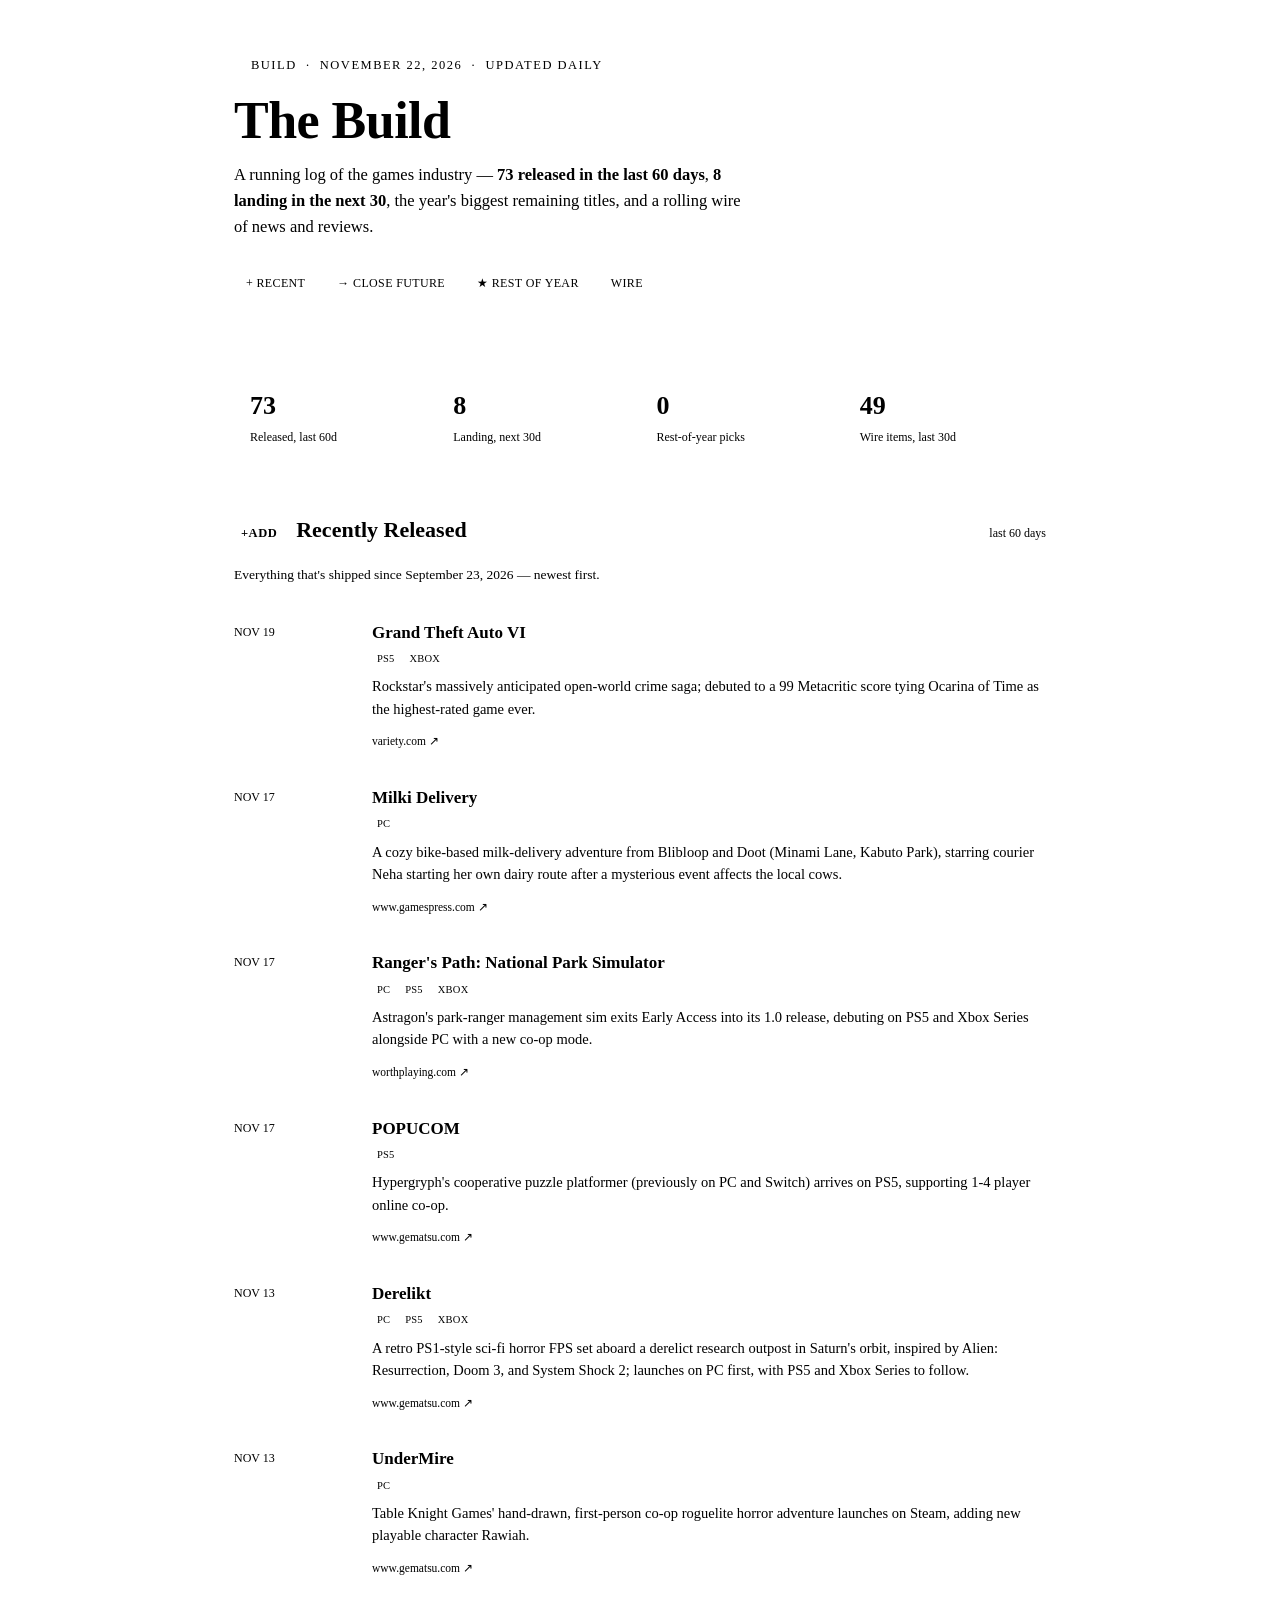
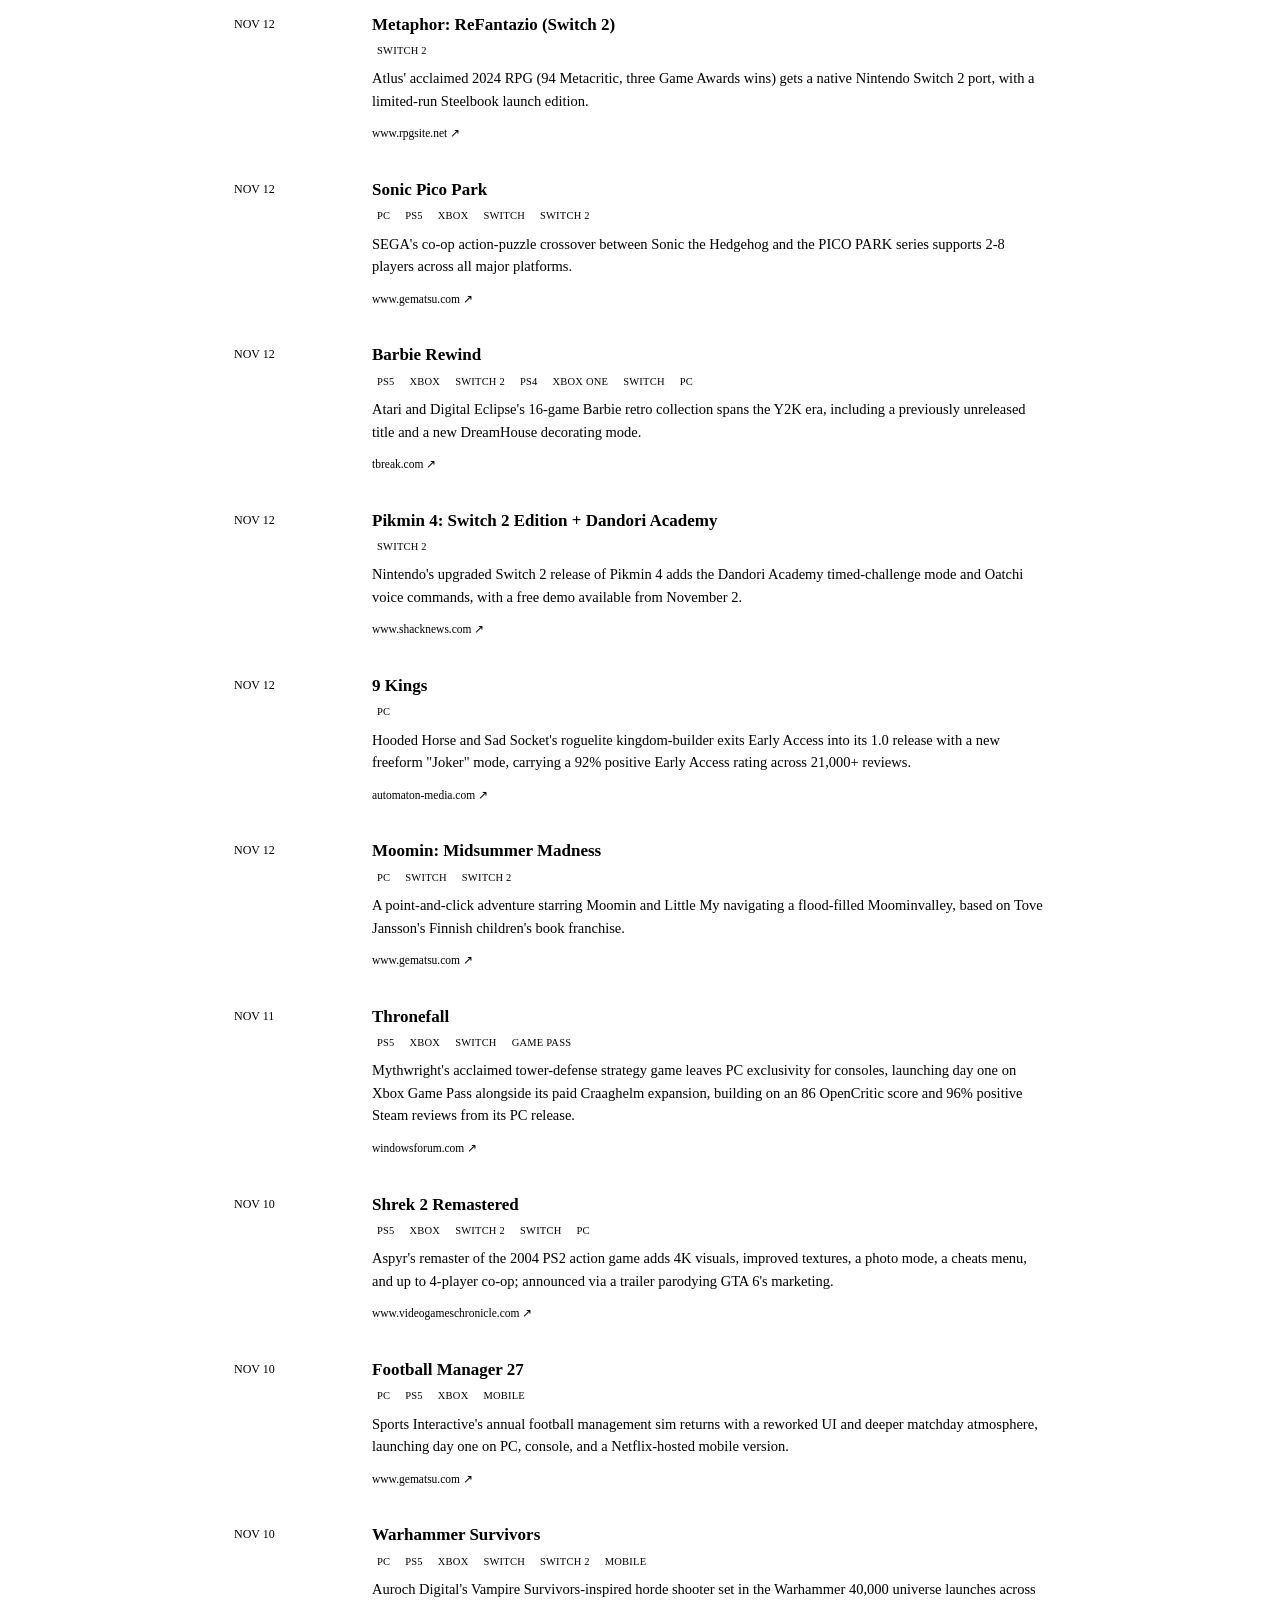
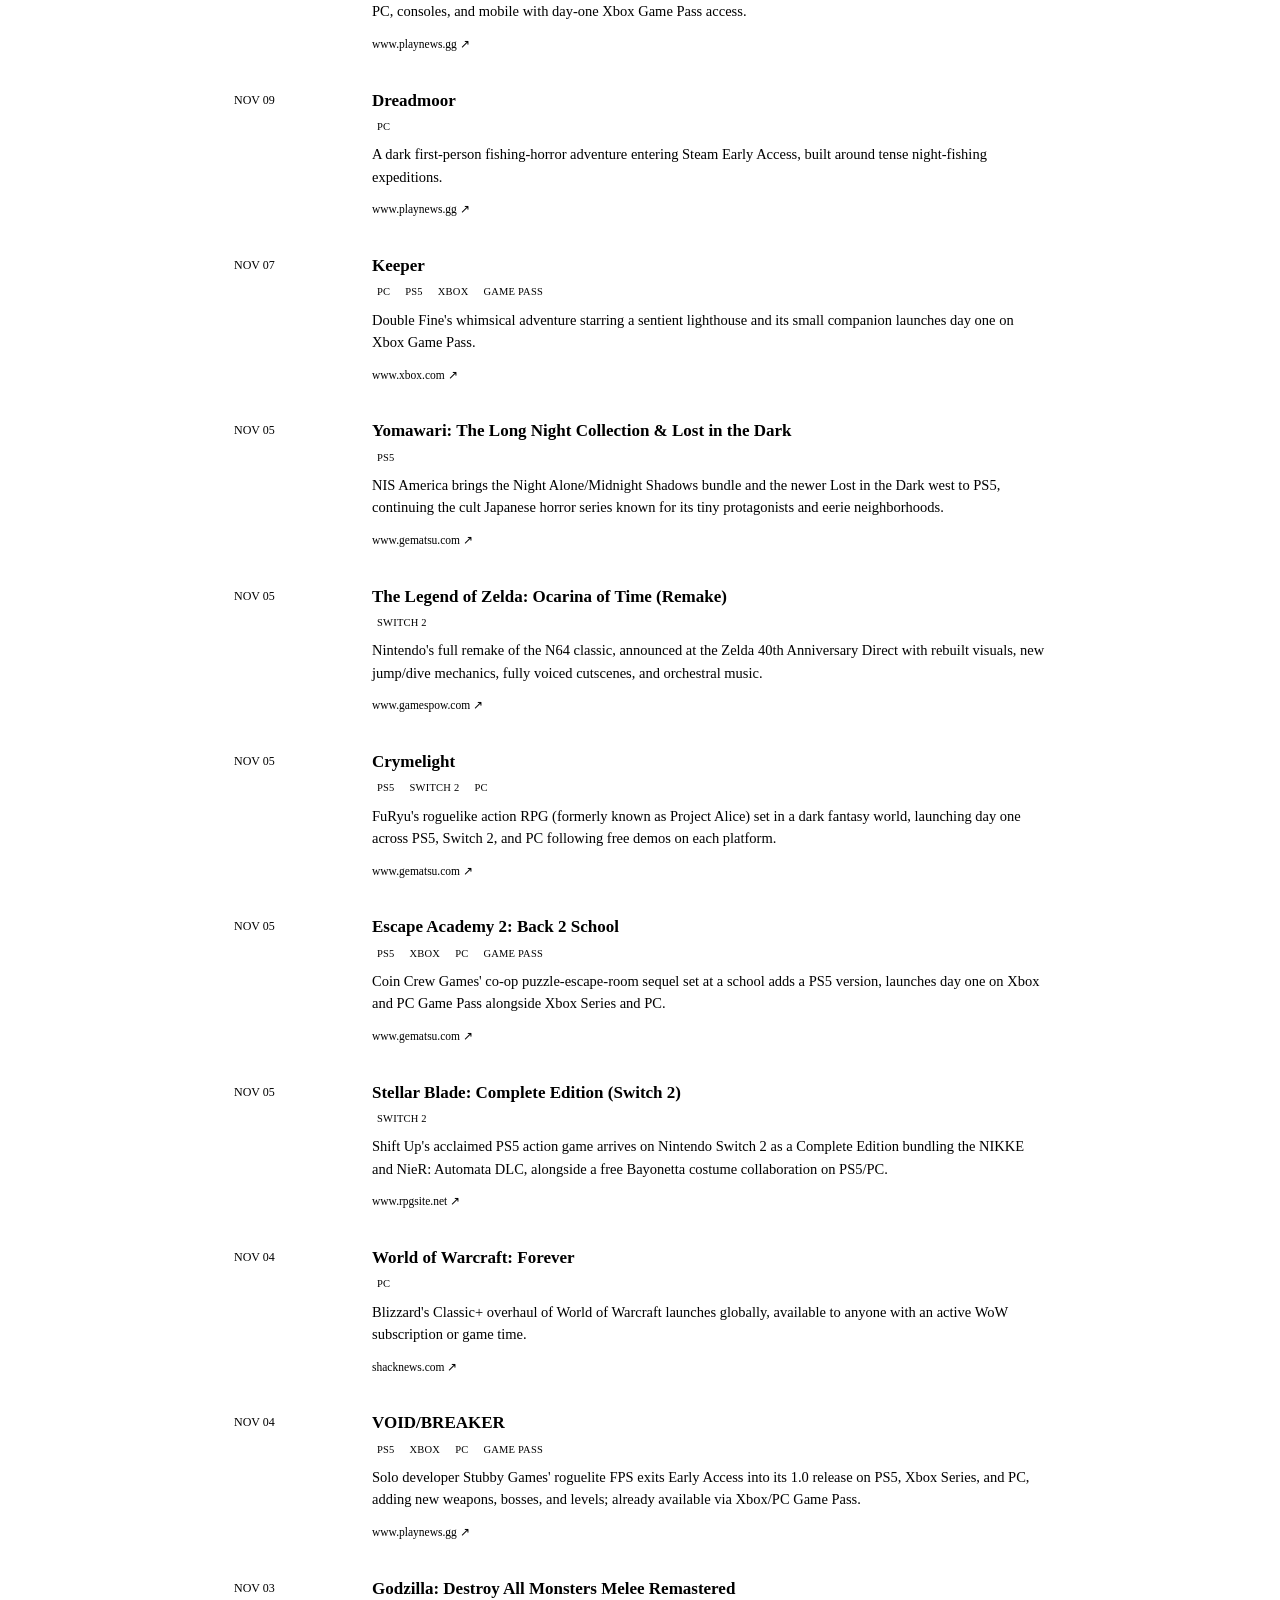
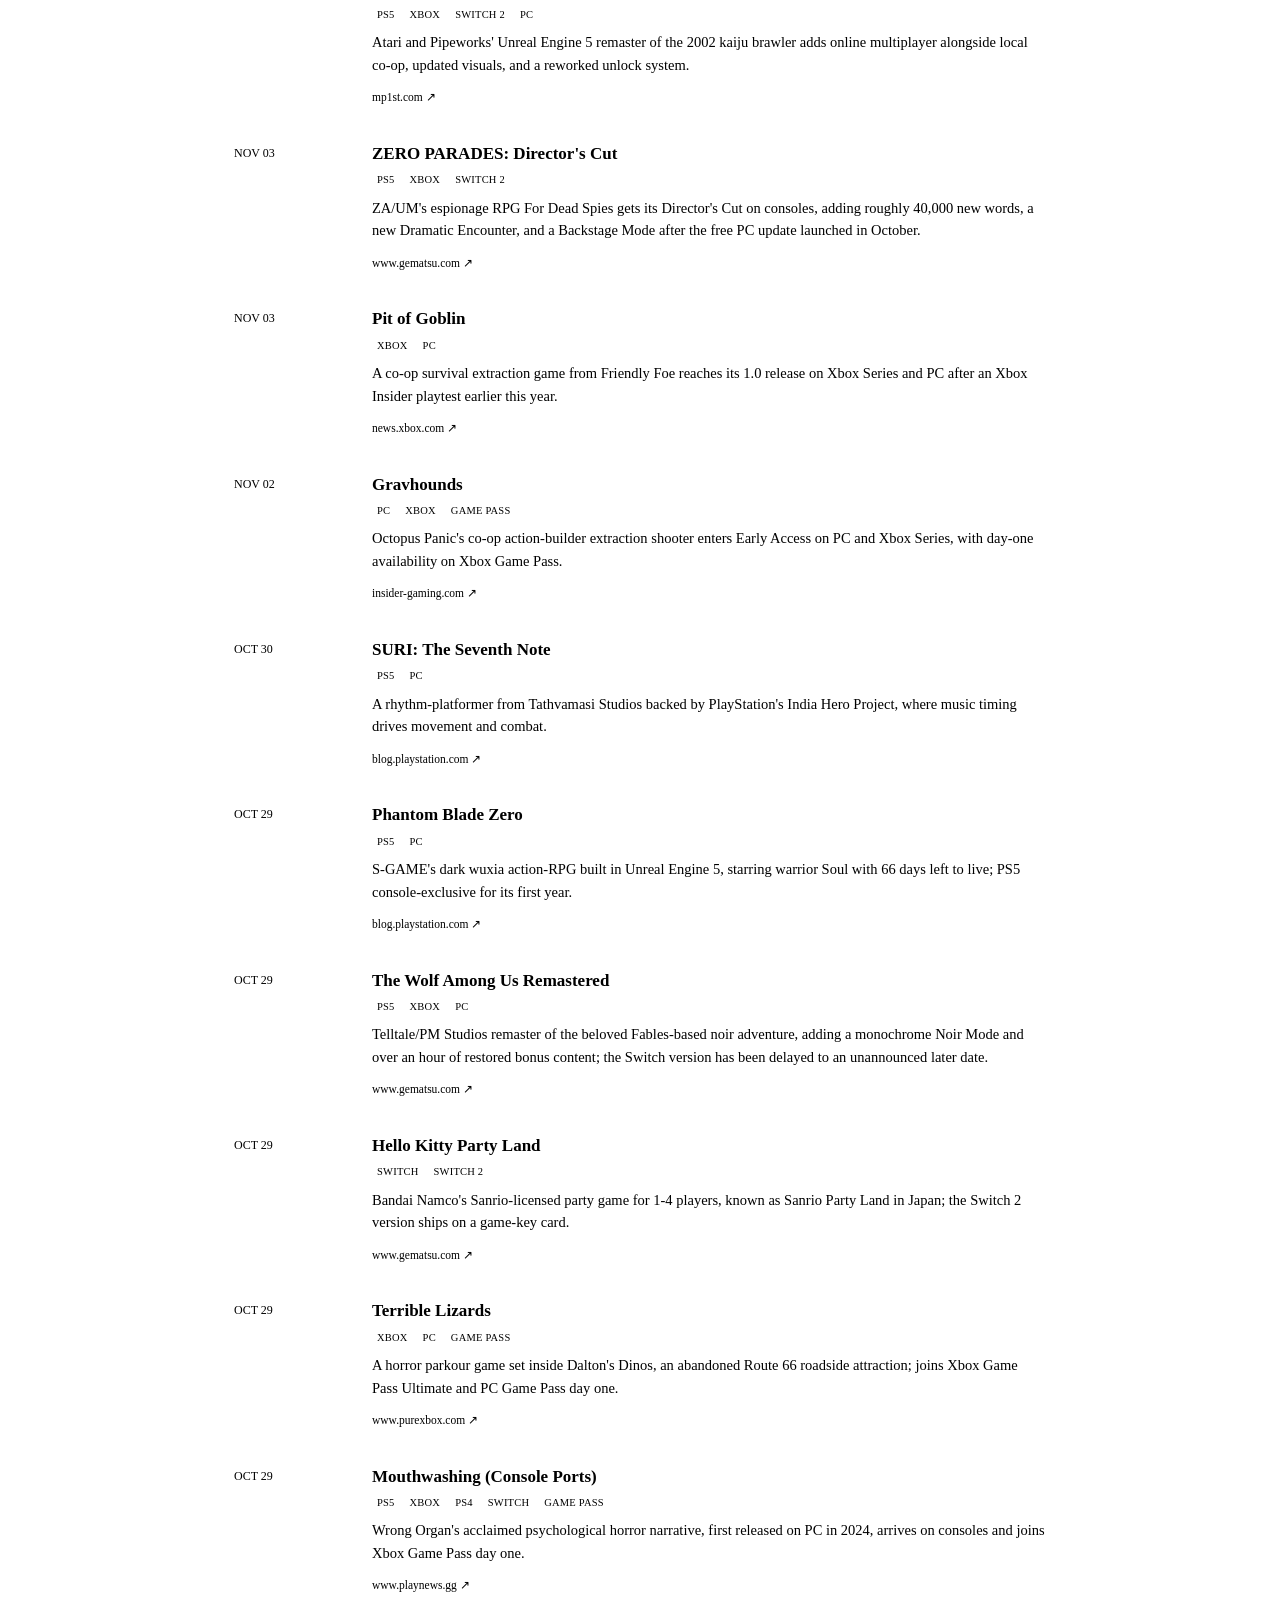
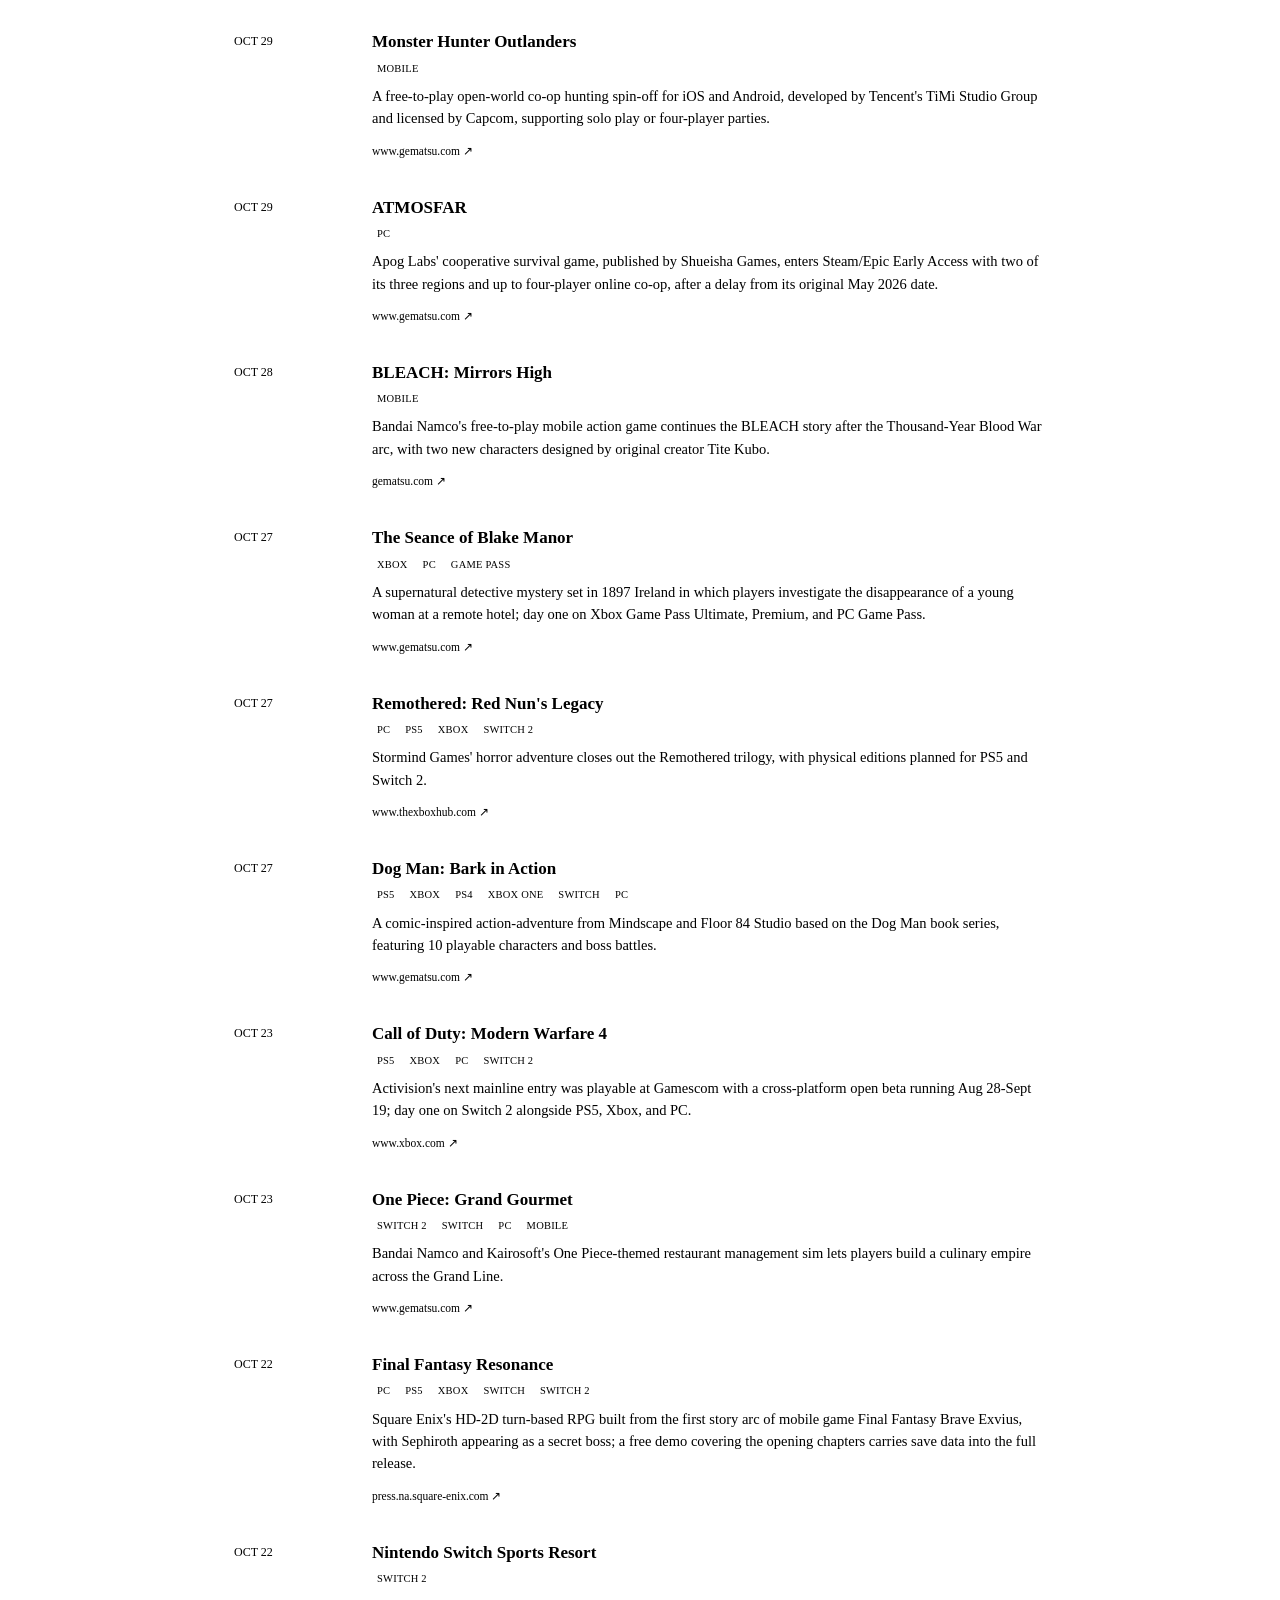
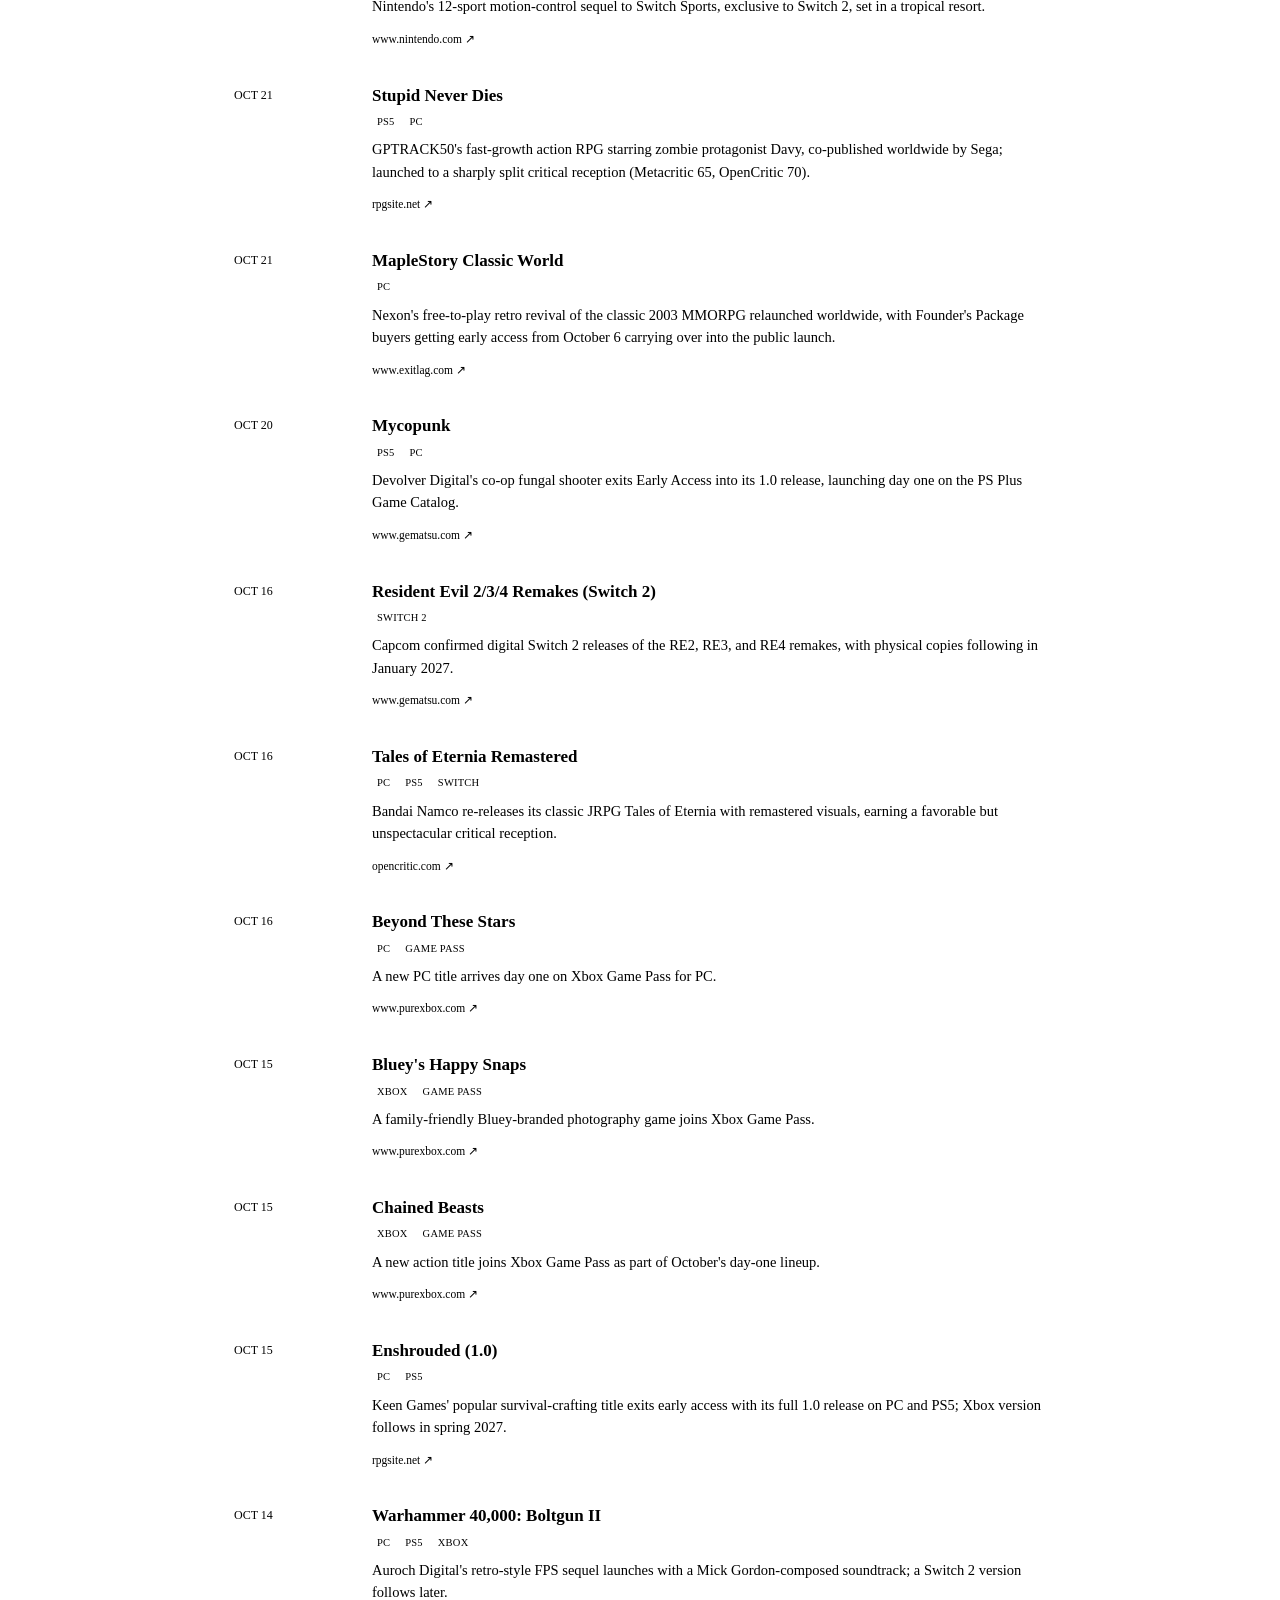
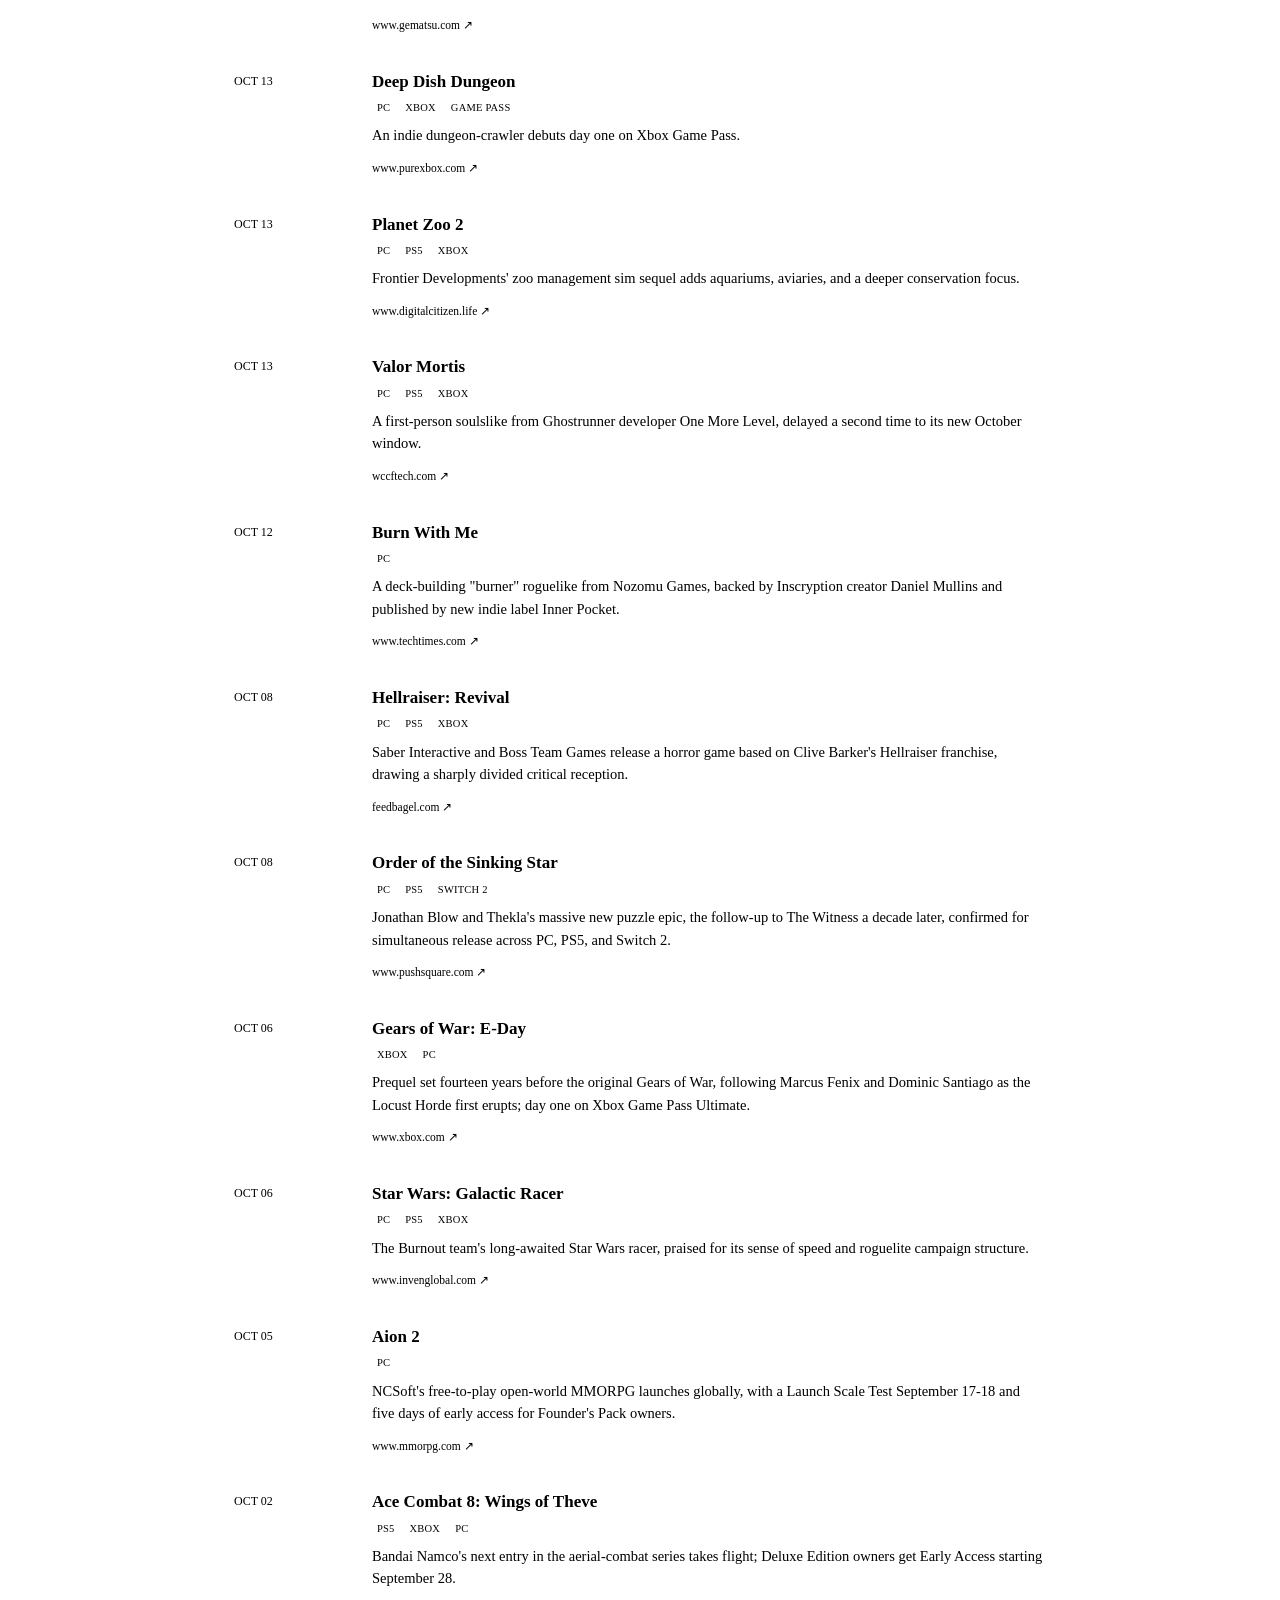
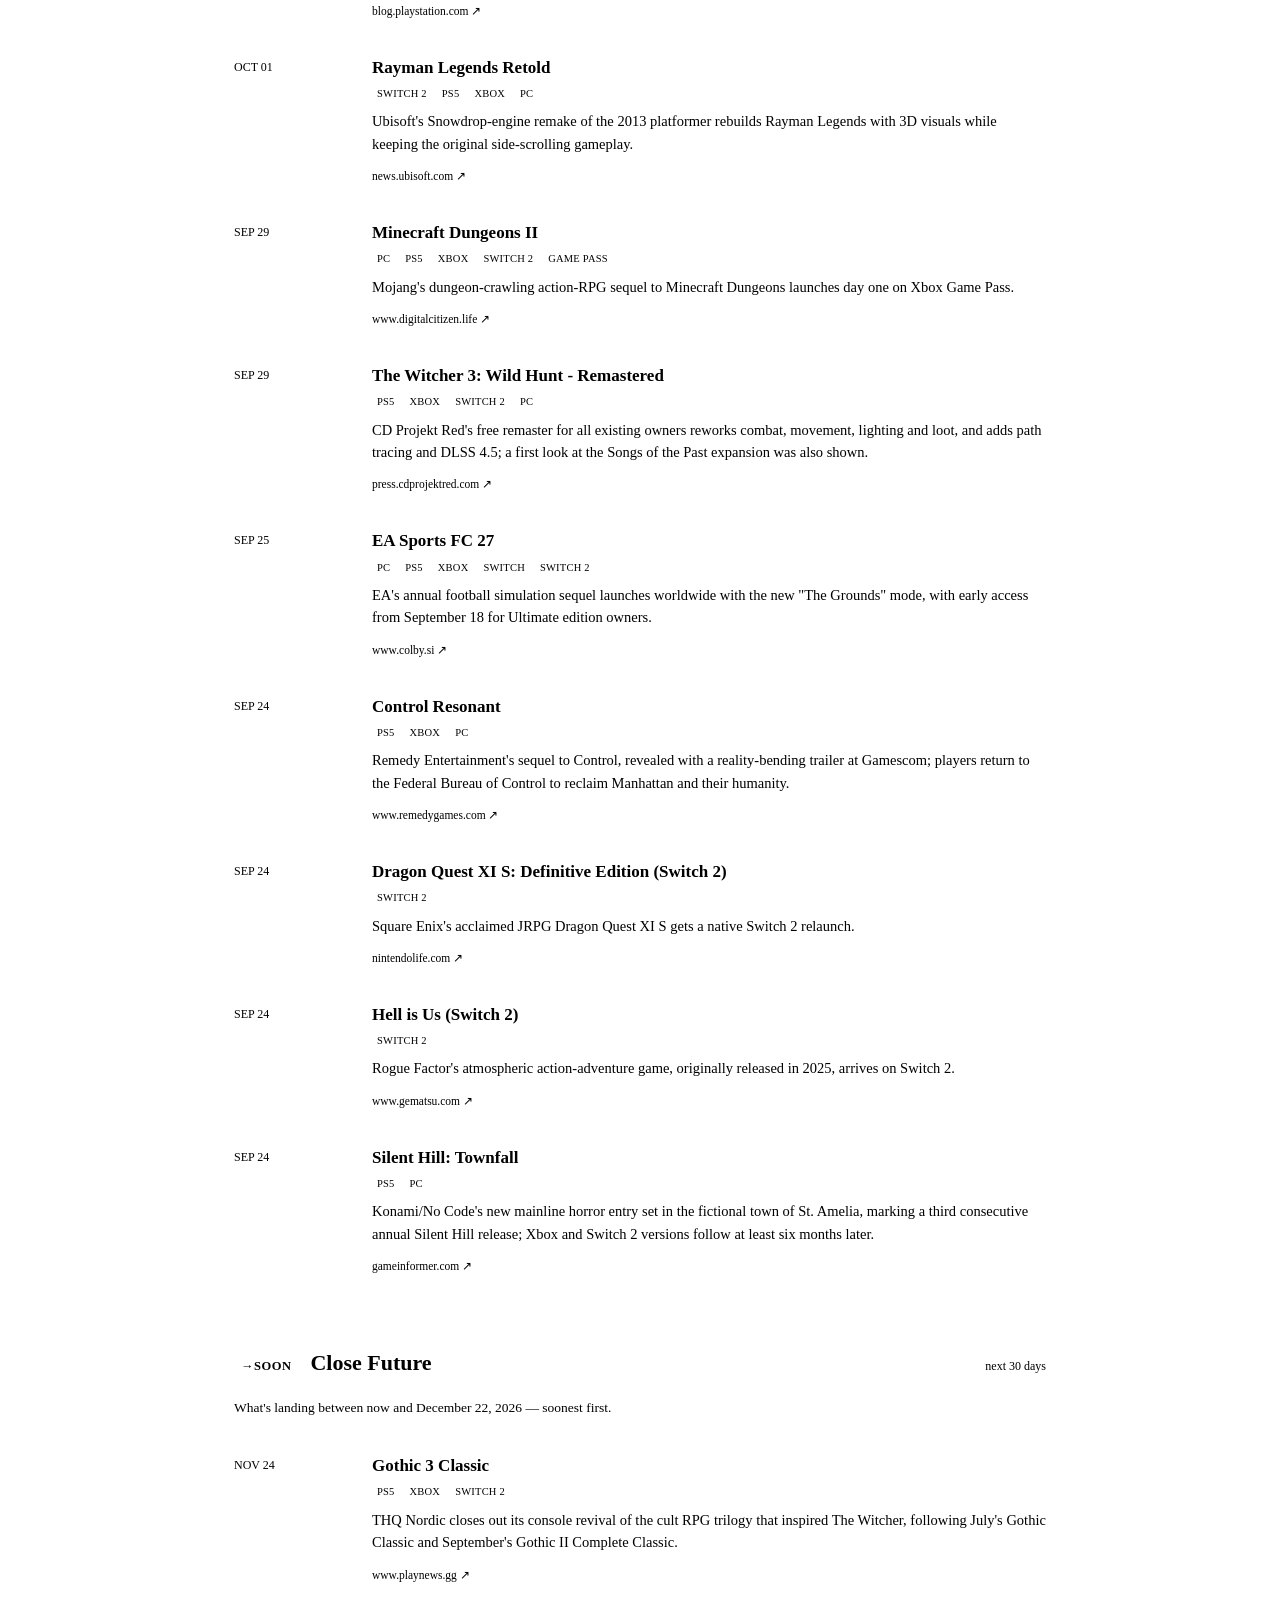
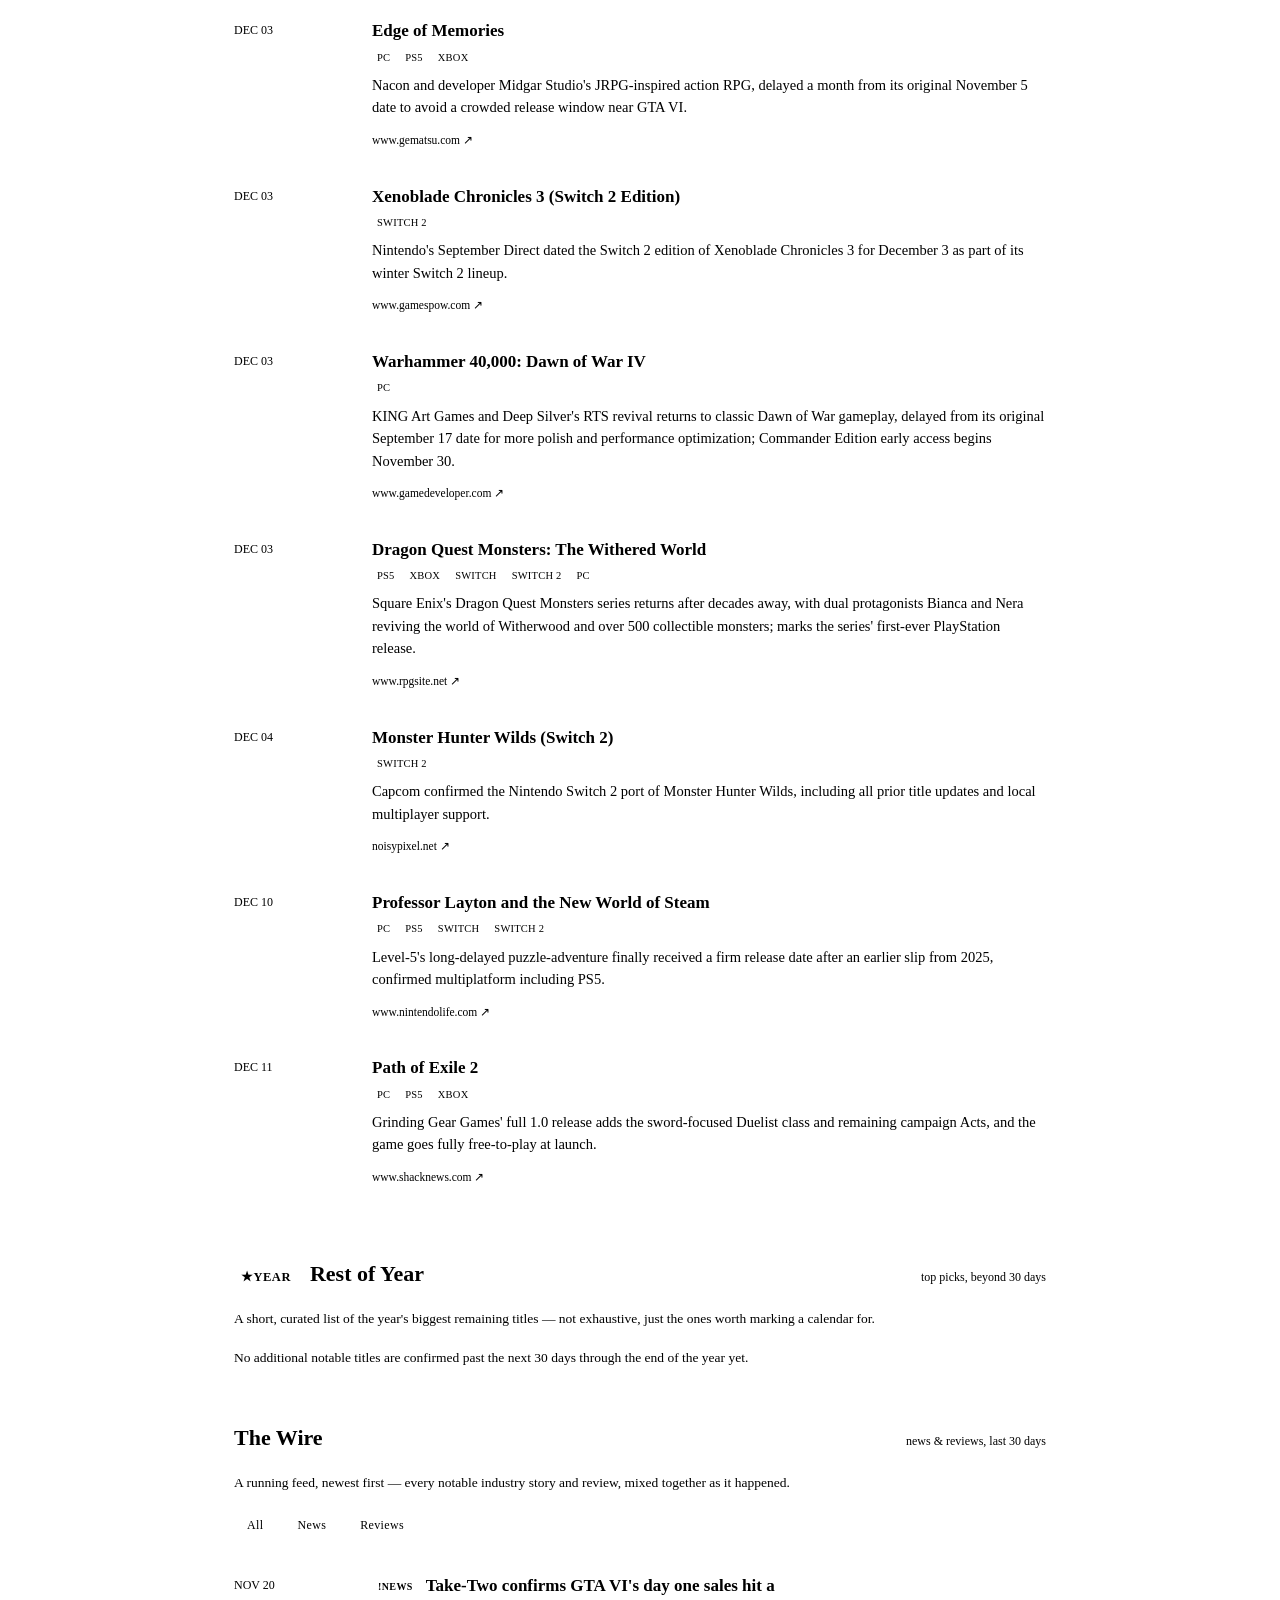
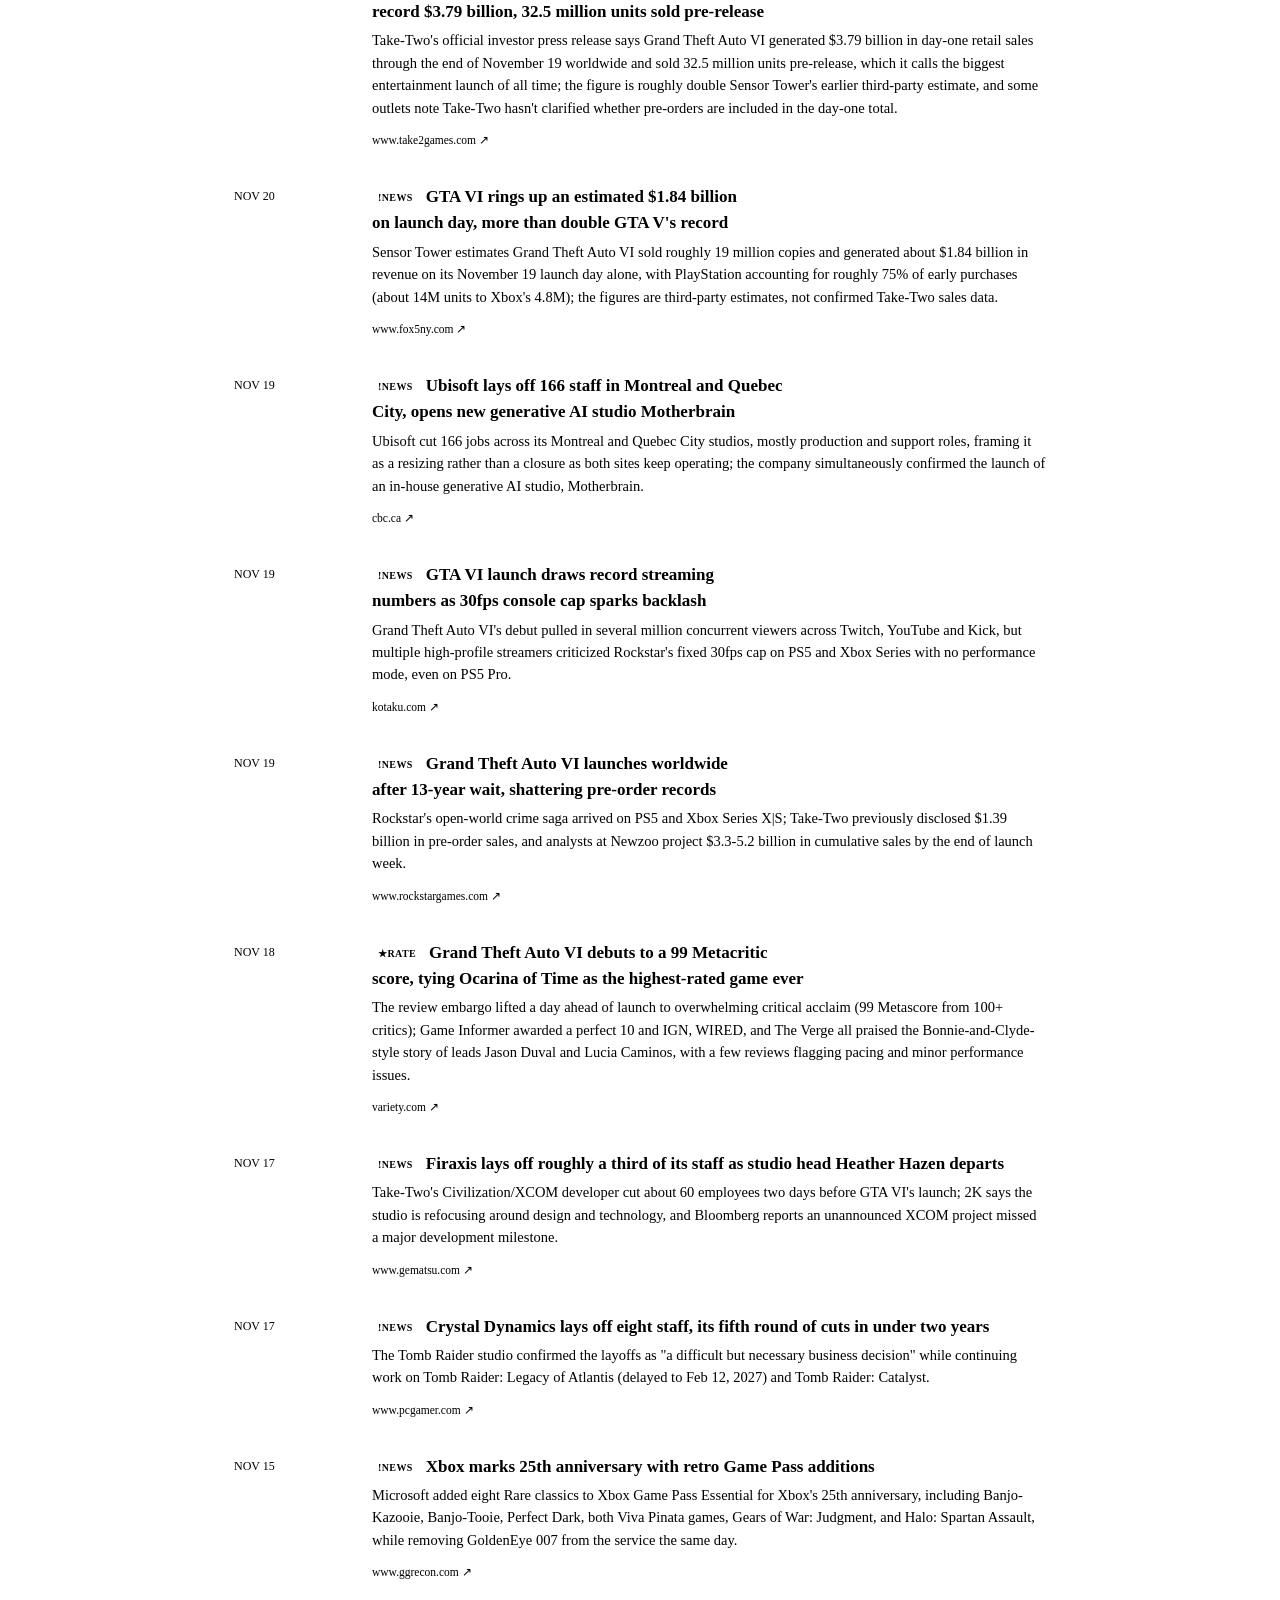
==== commit 9e86f7e5: "Daily update November 22, 2026 Co-Authored-By: Claude Sonnet 5 <noreply@anthropic.com> Claude-Sessio" ====
--- a/index.html
+++ b/index.html
@@ -1,16 +1,4 @@
-<!doctype html>
-<html lang="en">
-<head>
-<meta charset="utf-8">
-<meta name="viewport" content="width=device-width, initial-scale=1">
-<title>The Build — Game News Digest</title>
-<meta name="description" content="A daily-updating log of the video game industry: recently released games, what's landing in the next 30 days, the year's biggest remaining titles, and a rolling wire of gaming news and reviews.">
-<meta property="og:title" content="The Build — Game News Digest">
-<meta property="og:description" content="A daily-updating log of the video game industry.">
-<meta property="og:type" content="website">
-<meta name="theme-color" content="#12141c">
-<meta name="google-site-verification" content="c5SLfzY0zA6ZVP6xNmzK1aQn2I8LP2jN-NHro6beuhE" />
-
+<!doctype html><html lang="en"><head><meta charset="utf-8"><meta name="viewport" content="width=device-width, initial-scale=1"><title>The Build — Game News Digest</title><meta name="description" content="A daily-updating log of the video game industry: recently released games, what's landing in the next 30 days, the year's biggest remaining titles, and a rolling wire of gaming news and reviews."><meta property="og:title" content="The Build — Game News Digest"><meta property="og:description" content="A daily-updating log of the video game industry."><meta property="og:type" content="website"><meta name="theme-color" content="#12141c"><meta name="google-site-verification" content="c5SLfzY0zA6ZVP6xNmzK1aQn2I8LP2jN-NHro6beuhE" /><style>
 <style>
   :root {
     --bg: #f4f2ec;
@@ -326,14 +314,13 @@
     }
   }
 </style>
-
 </head><body>
 <div class="wrap">
 
   <header class="banner reveal">
-    <div class="eyebrow"><span class="dot"></span>BUILD &nbsp;&middot;&nbsp; NOVEMBER 21, 2026 &nbsp;&middot;&nbsp; UPDATED DAILY</div>
+    <div class="eyebrow"><span class="dot"></span>BUILD &nbsp;&middot;&nbsp; NOVEMBER 22, 2026 &nbsp;&middot;&nbsp; UPDATED DAILY</div>
     <h1 class="title">The Build</h1>
-    <p class="dek">A running log of the games industry &mdash; <strong>74 released in the last 60 days</strong>, <strong>8 landing in the next 30</strong>, the year&#x27;s biggest remaining titles, and a rolling wire of news and reviews.</p>
+    <p class="dek">A running log of the games industry &mdash; <strong>73 released in the last 60 days</strong>, <strong>8 landing in the next 30</strong>, the year&#x27;s biggest remaining titles, and a rolling wire of news and reviews.</p>
     <nav class="jump">
       <a class="n-recent" href="#recent">+ RECENT</a>
       <a class="n-future" href="#future">&rarr; CLOSE FUTURE</a>
@@ -343,10 +330,10 @@
   </header>
 
   <div class="stats reveal">
-    <div class="stat recent"><div class="n">74</div><div class="l">Released, last 60d</div></div>
+    <div class="stat recent"><div class="n">73</div><div class="l">Released, last 60d</div></div>
     <div class="stat future"><div class="n">8</div><div class="l">Landing, next 30d</div></div>
     <div class="stat year"><div class="n">0</div><div class="l">Rest-of-year picks</div></div>
-    <div class="stat wire"><div class="n">50</div><div class="l">Wire items, last 30d</div></div>
+    <div class="stat wire"><div class="n">49</div><div class="l">Wire items, last 30d</div></div>
   </div>
 
   <section class="log" id="recent">
@@ -355,7 +342,7 @@
       <h2>Recently Released</h2>
       <span class="count">last 60 days</span>
     </div>
-    <p class="log-sub">Everything that&#x27;s shipped since September 22, 2026 &mdash; newest first.</p>
+    <p class="log-sub">Everything that&#x27;s shipped since September 23, 2026 &mdash; newest first.</p>
     <div class="entries">
       <div class="entry">
         <div class="when">NOV 19</div>
@@ -1012,15 +999,6 @@
           <div class="platforms"><span>PS5</span><span>PC</span></div>
           <p>Konami/No Code&#x27;s new mainline horror entry set in the fictional town of St. Amelia, marking a third consecutive annual Silent Hill release; Xbox and Switch 2 versions follow at least six months later.</p>
           <a class="src" href="https://gameinformer.com/state-of-play/2026/06/02/silent-hill-townfall-arrives-in-september" target="_blank" rel="noopener">gameinformer.com &#8599;</a>
-        </div>
-      </div>
-      <div class="entry">
-        <div class="when">SEP 22</div>
-        <div class="body">
-          <h3><a href="https://gematsu.com/2026/06/dune-awakening-for-ps5-xbox-series-launches-september-22" target="_blank" rel="noopener">Dune: Awakening (Console)</a></h3>
-          <div class="platforms"><span>PS5</span><span>XBOX</span></div>
-          <p>Funcom&#x27;s open-world Dune survival MMO arrives on consoles, adding a full single-player mode and 60fps performance options.</p>
-          <a class="src" href="https://gematsu.com/2026/06/dune-awakening-for-ps5-xbox-series-launches-september-22" target="_blank" rel="noopener">gematsu.com &#8599;</a>
         </div>
       </div>
     </div>
@@ -1032,7 +1010,7 @@
       <h2>Close Future</h2>
       <span class="count">next 30 days</span>
     </div>
-    <p class="log-sub">What&#x27;s landing between now and December 21, 2026 &mdash; soonest first.</p>
+    <p class="log-sub">What&#x27;s landing between now and December 22, 2026 &mdash; soonest first.</p>
     <div class="entries">
       <div class="entry">
         <div class="when">NOV 24</div>
@@ -1136,6 +1114,14 @@
       <div class="entry" data-type="news">
         <div class="when">NOV 20</div>
         <div class="body">
+          <h3><span class="itag news">!NEWS</span><a href="https://www.take2games.com/ir/news/grand-theft-auto-vi-shatters-entertainment-box-office-records" target="_blank" rel="noopener">Take-Two confirms GTA VI&#x27;s day one sales hit a record $3.79 billion, 32.5 million units sold pre-release</a></h3>
+          <p>Take-Two&#x27;s official investor press release says Grand Theft Auto VI generated $3.79 billion in day-one retail sales through the end of November 19 worldwide and sold 32.5 million units pre-release, which it calls the biggest entertainment launch of all time; the figure is roughly double Sensor Tower&#x27;s earlier third-party estimate, and some outlets note Take-Two hasn&#x27;t clarified whether pre-orders are included in the day-one total.</p>
+          <a class="src" href="https://www.take2games.com/ir/news/grand-theft-auto-vi-shatters-entertainment-box-office-records" target="_blank" rel="noopener">www.take2games.com &#8599;</a>
+        </div>
+      </div>
+      <div class="entry" data-type="news">
+        <div class="when">NOV 20</div>
+        <div class="body">
           <h3><span class="itag news">!NEWS</span><a href="https://www.fox5ny.com/news/gta-vi-pulls-estimated-1-84-billion-release-day-more-than-double-gta-vs-launch-record" target="_blank" rel="noopener">GTA VI rings up an estimated $1.84 billion on launch day, more than double GTA V&#x27;s record</a></h3>
           <p>Sensor Tower estimates Grand Theft Auto VI sold roughly 19 million copies and generated about $1.84 billion in revenue on its November 19 launch day alone, with PlayStation accounting for roughly 75% of early purchases (about 14M units to Xbox&#x27;s 4.8M); the figures are third-party estimates, not confirmed Take-Two sales data.</p>
           <a class="src" href="https://www.fox5ny.com/news/gta-vi-pulls-estimated-1-84-billion-release-day-more-than-double-gta-vs-launch-record" target="_blank" rel="noopener">www.fox5ny.com &#8599;</a>
@@ -1517,28 +1503,12 @@
           <a class="src" href="https://opencritic.com/game/20690/view" target="_blank" rel="noopener">opencritic.com &#8599;</a>
         </div>
       </div>
-      <div class="entry" data-type="rate">
-        <div class="when">OCT 22</div>
-        <div class="body">
-          <h3><span class="itag rate">&#9733;RATE</span><a href="https://www.rpgsite.net/news/20619-final-fantasy-resonance-new-hd-2d-ff-game-release-date" target="_blank" rel="noopener">Final Fantasy Resonance - Famitsu 36/40 (9/9/9/9), strong early reception</a></h3>
-          <p>Famitsu&#x27;s four-critic panel gave Square Enix&#x27;s HD-2D turn-based RPG a 36/40 score ahead of its October 22 worldwide launch; Western reviews have since landed positively, including IGN and Push Square at 8/10 and VGC at 3/5, praising the HD-2D visuals, combat, and music while citing an underwhelming story.</p>
-          <a class="src" href="https://www.rpgsite.net/news/20619-final-fantasy-resonance-new-hd-2d-ff-game-release-date" target="_blank" rel="noopener">www.rpgsite.net &#8599;</a>
-        </div>
-      </div>
-      <div class="entry" data-type="rate">
-        <div class="when">OCT 22</div>
-        <div class="body">
-          <h3><span class="itag rate">&#9733;RATE</span><a href="https://www.theshortcut.com/p/nintendo-switch-sports-resort-review-roundup" target="_blank" rel="noopener">Nintendo Switch Sports Resort - Metacritic 79, well received</a></h3>
-          <p>Nintendo&#x27;s 12-sport motion-control sequel launched exclusively on Switch 2 to strong reviews (Nintendo Life and GameSpot 9/10), with Game Informer calling it the series&#x27; strongest entry yet; critics flagged a still-lacking visual style and some cut sports.</p>
-          <a class="src" href="https://www.theshortcut.com/p/nintendo-switch-sports-resort-review-roundup" target="_blank" rel="noopener">www.theshortcut.com &#8599;</a>
-        </div>
-      </div>
     </div>
   </section>
 
   <footer>
     <span>Compiled by a daily Claude Code routine &middot; backed by a Google Sheet data store &middot; sources linked throughout</span>
-    <span>Last updated November 21, 2026</span>
+    <span>Last updated November 22, 2026</span>
   </footer>
 
 </div>
@@ -1564,5 +1534,4 @@
   });
 })();
 </script>
-
 </body></html>
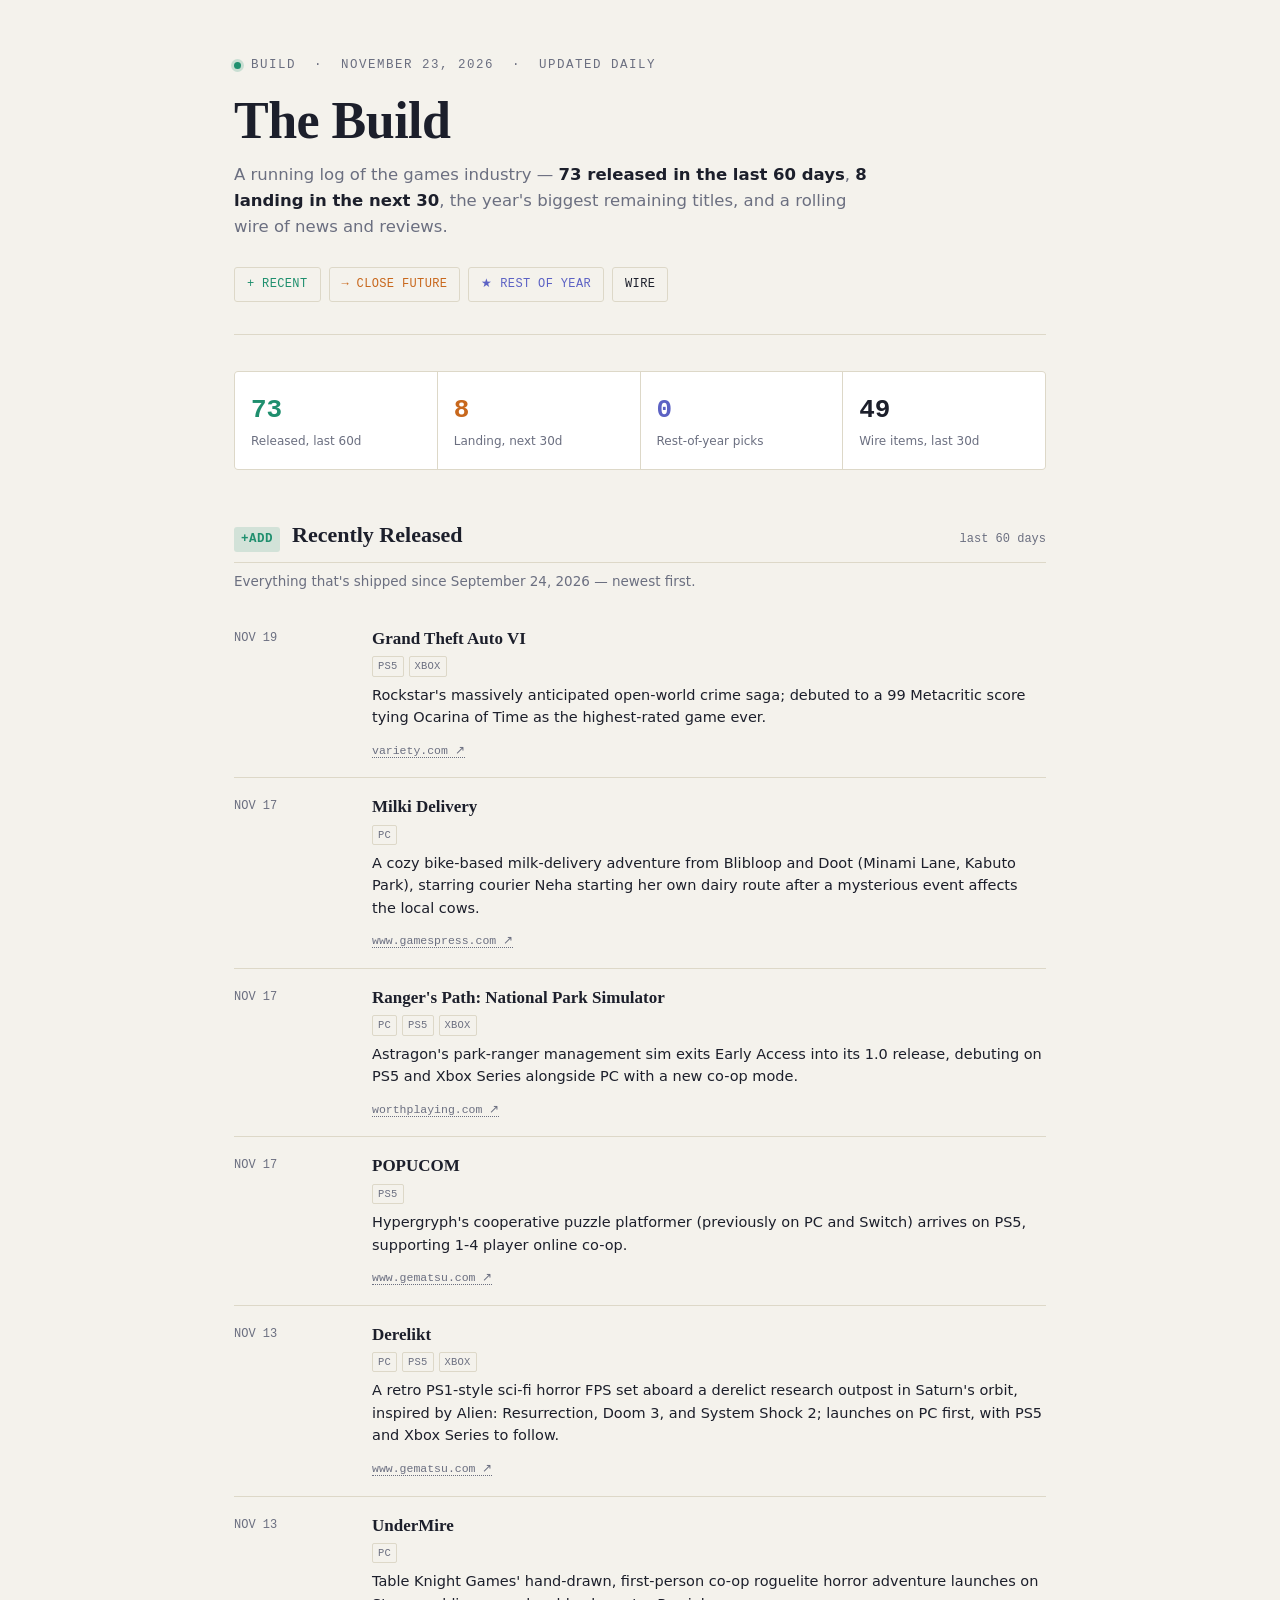
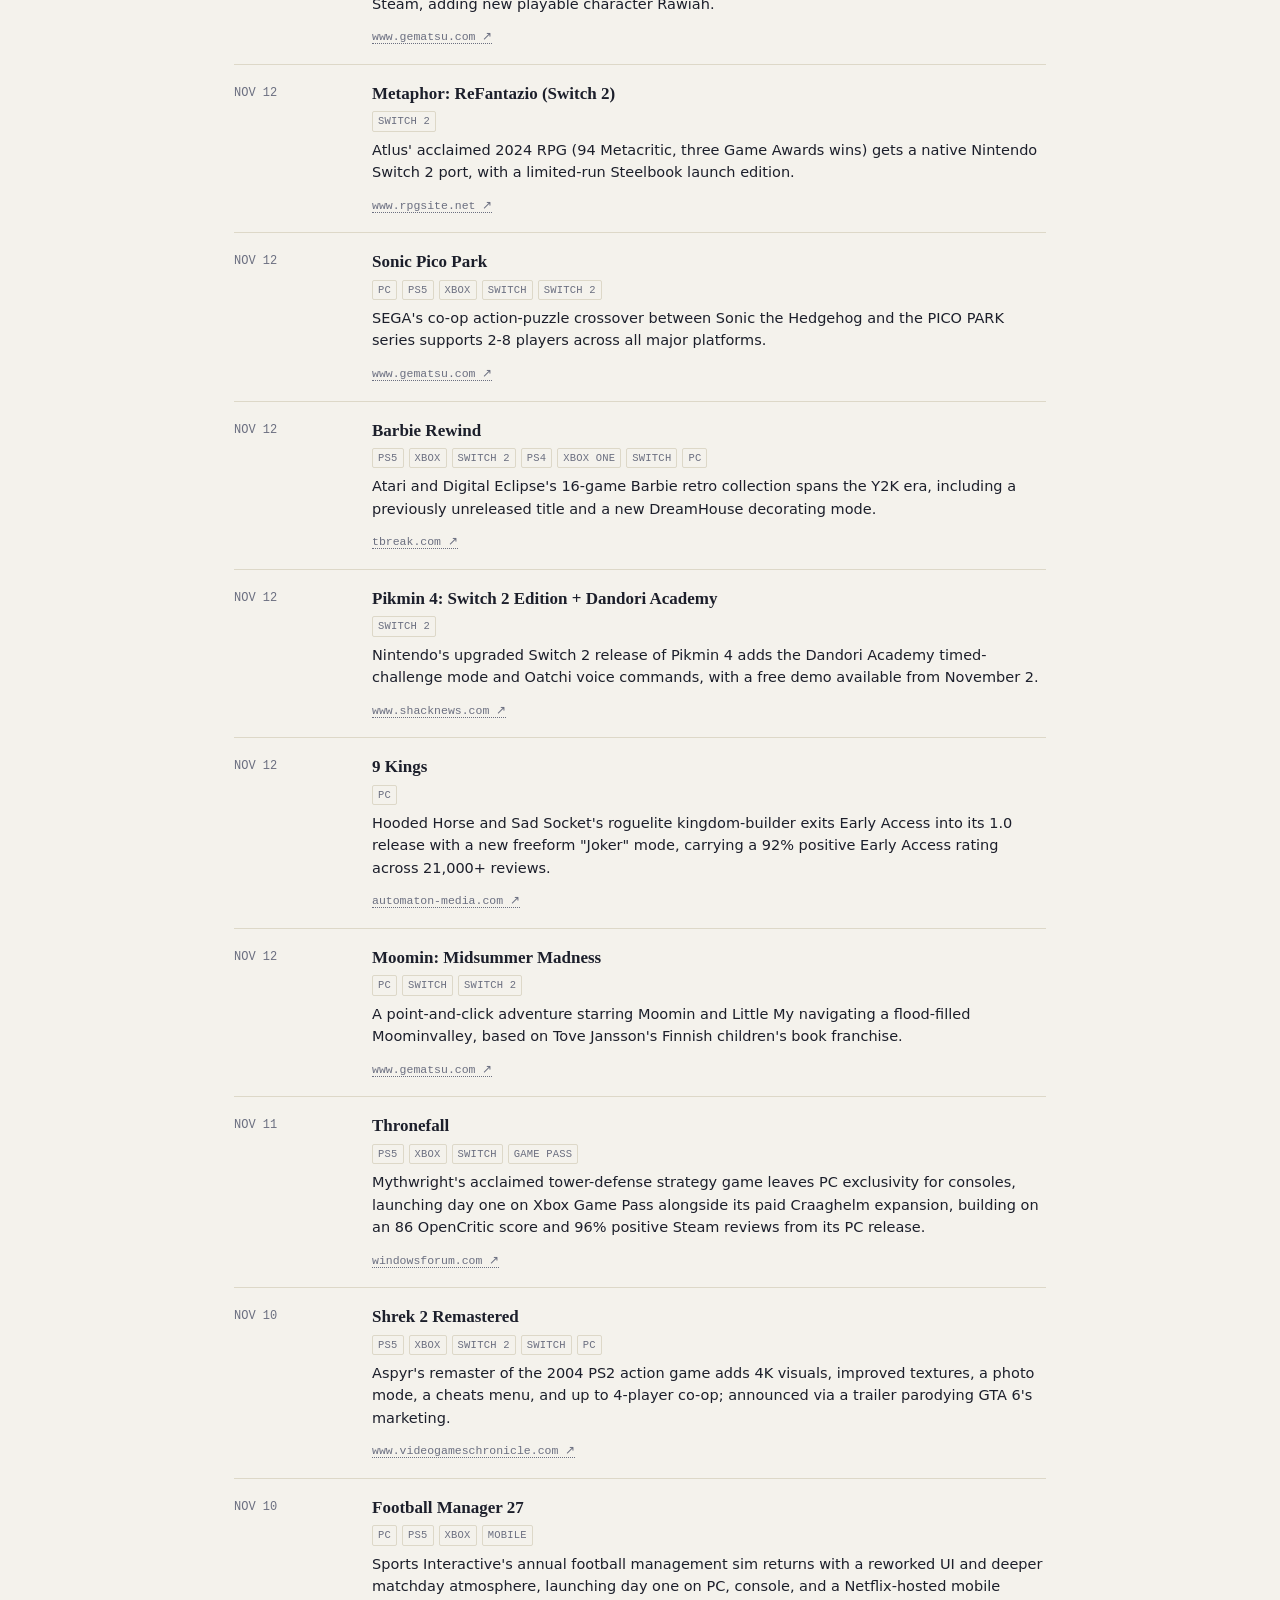
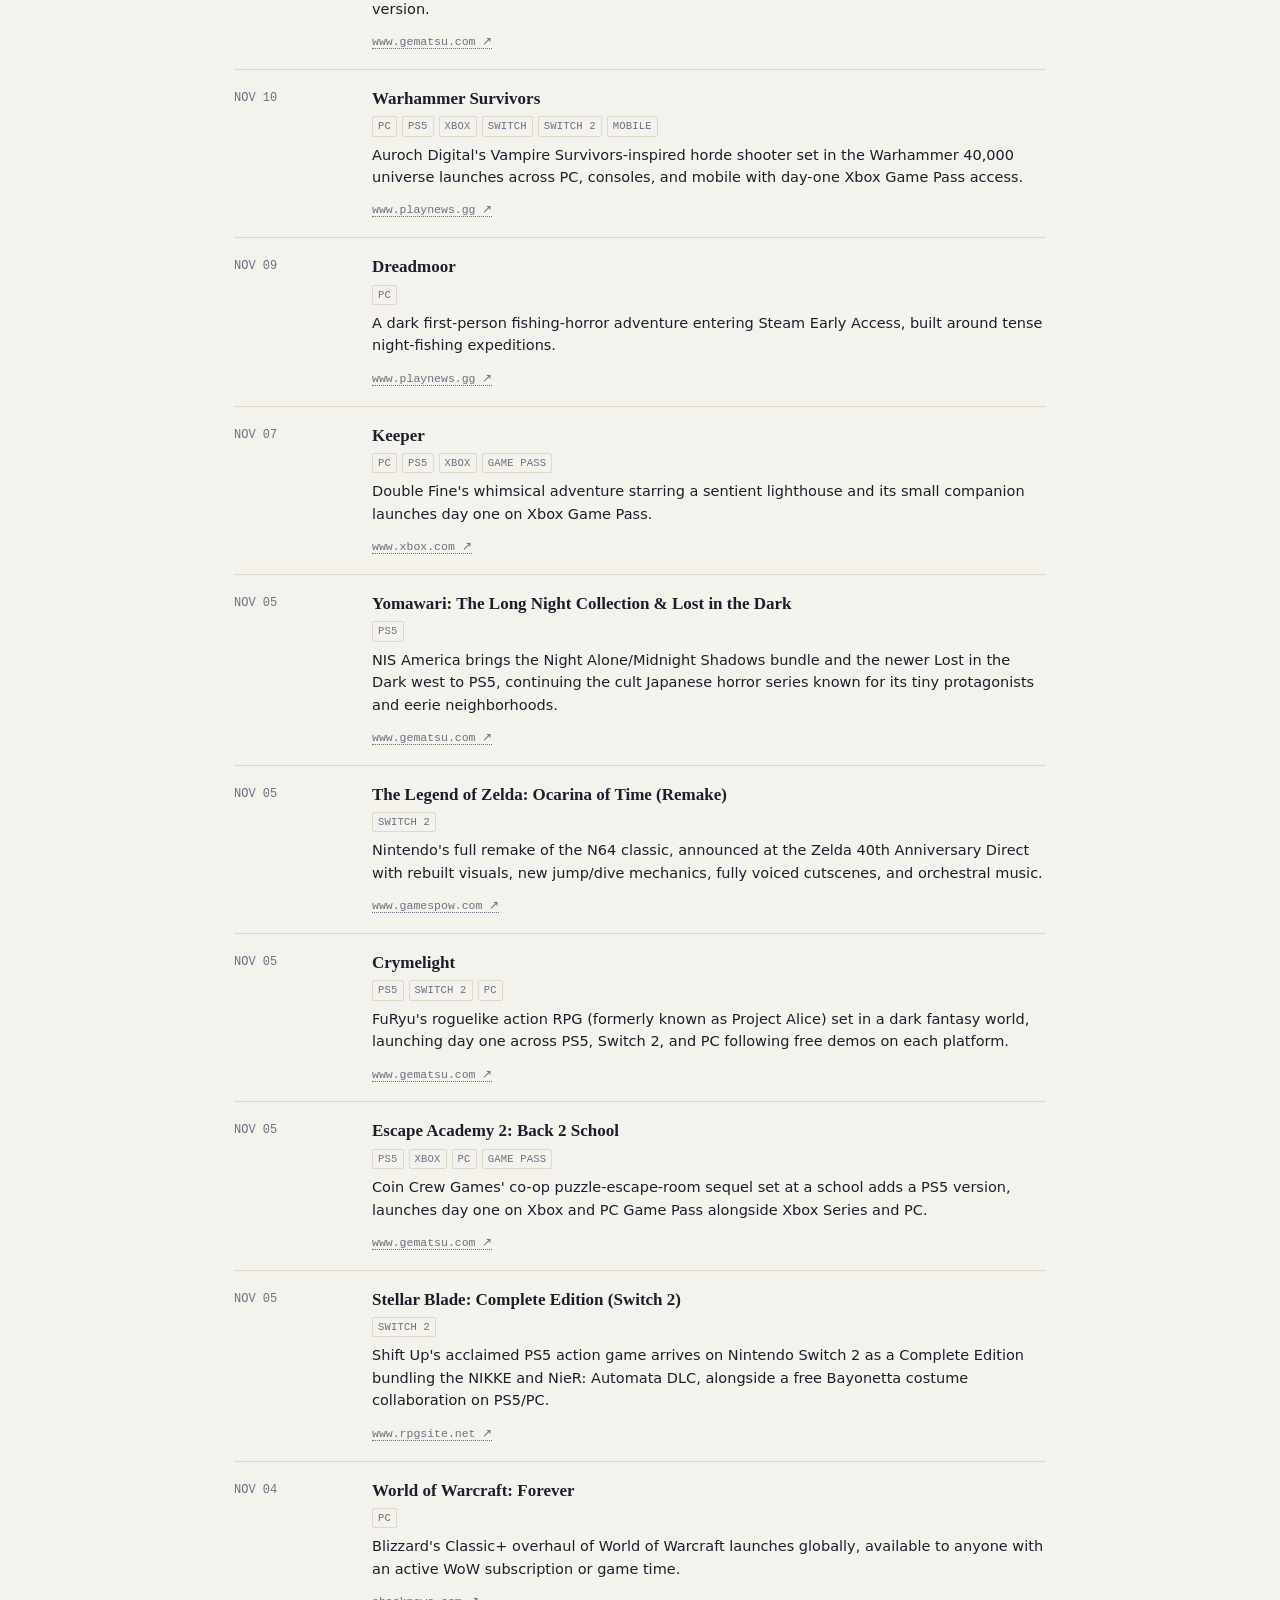
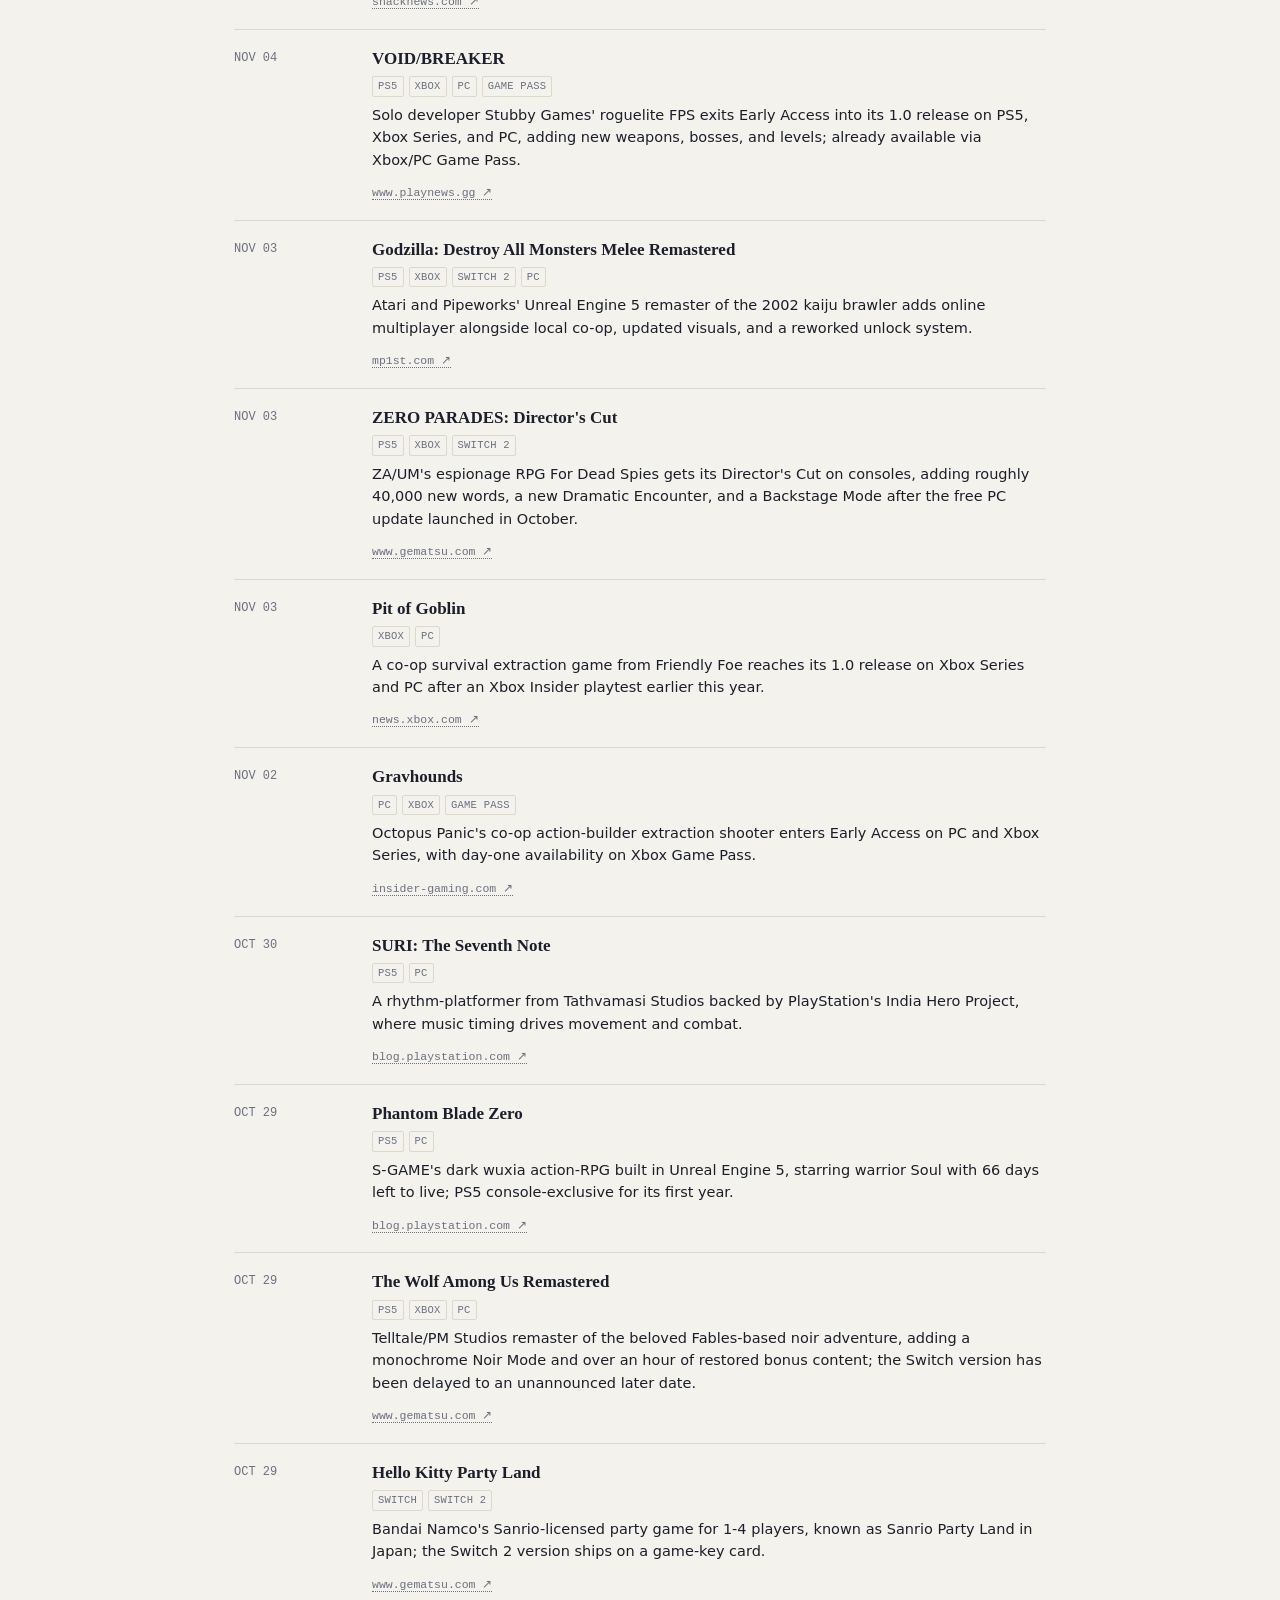
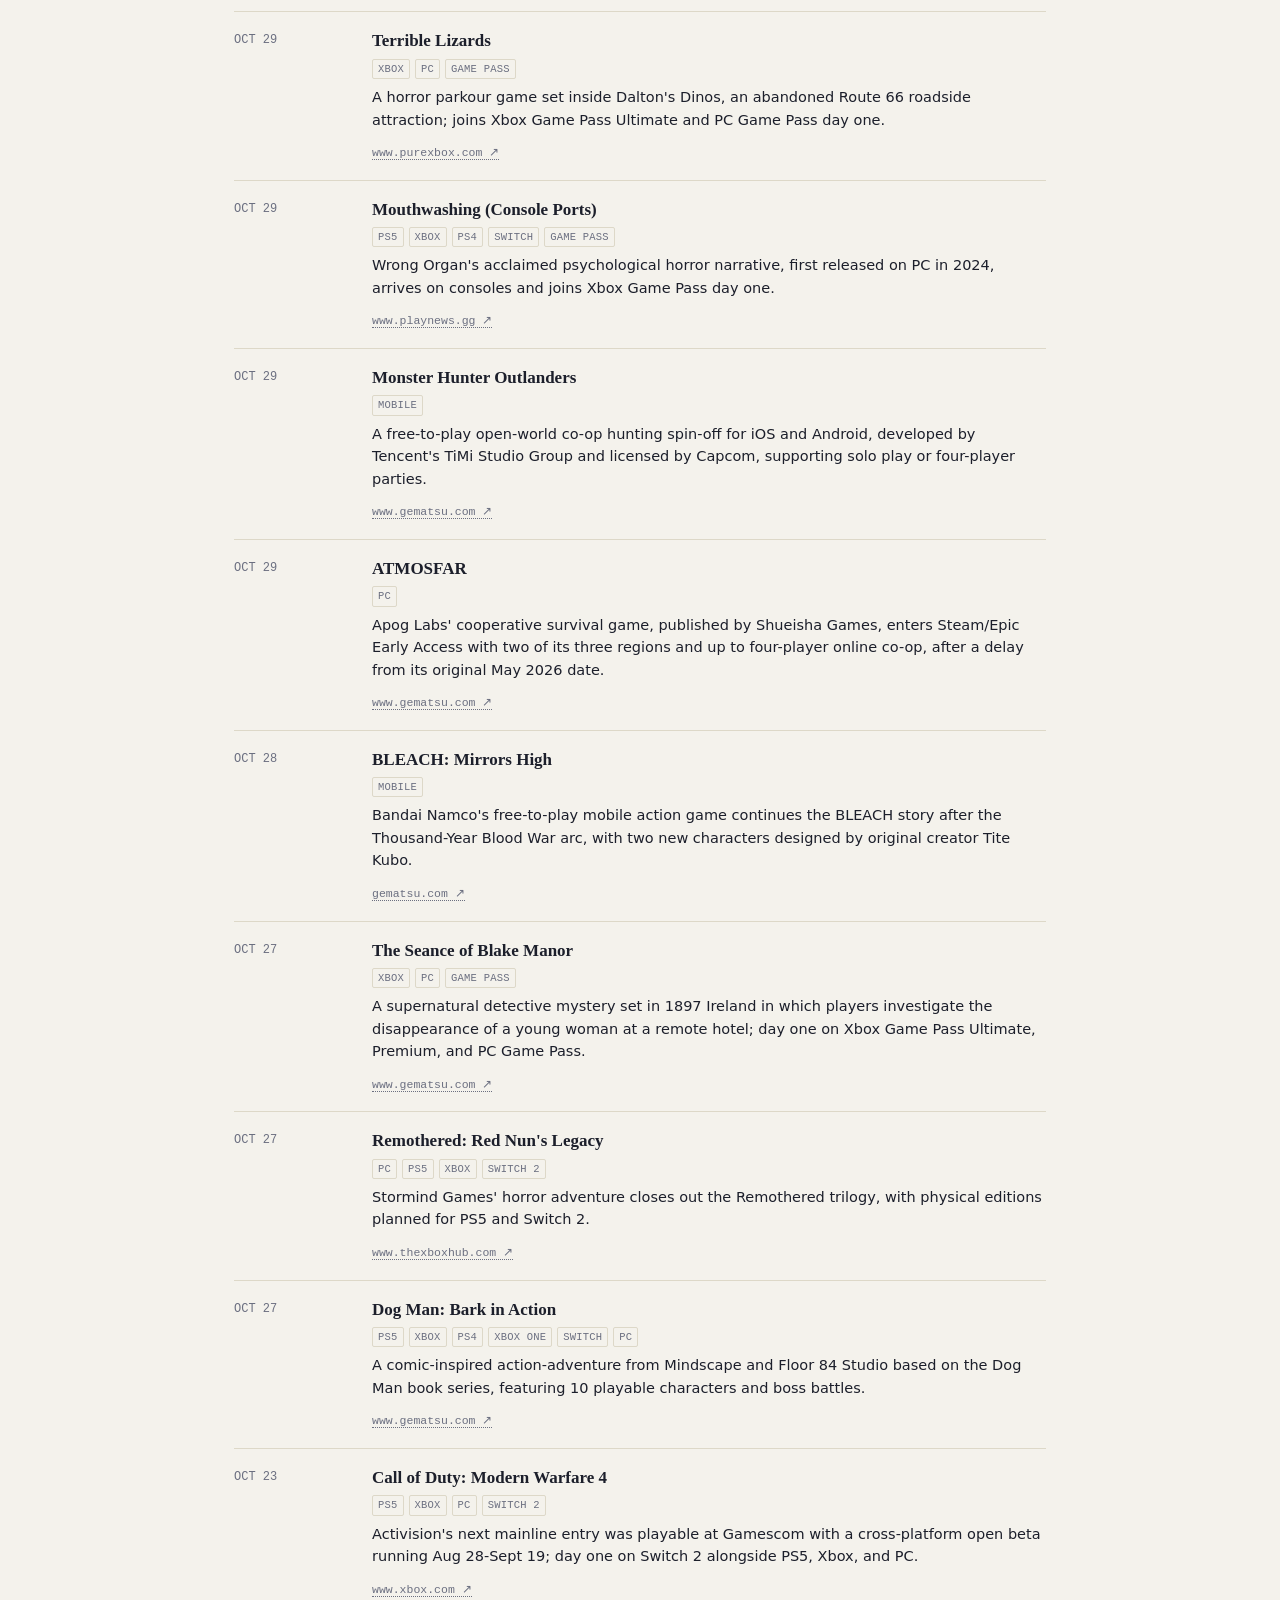
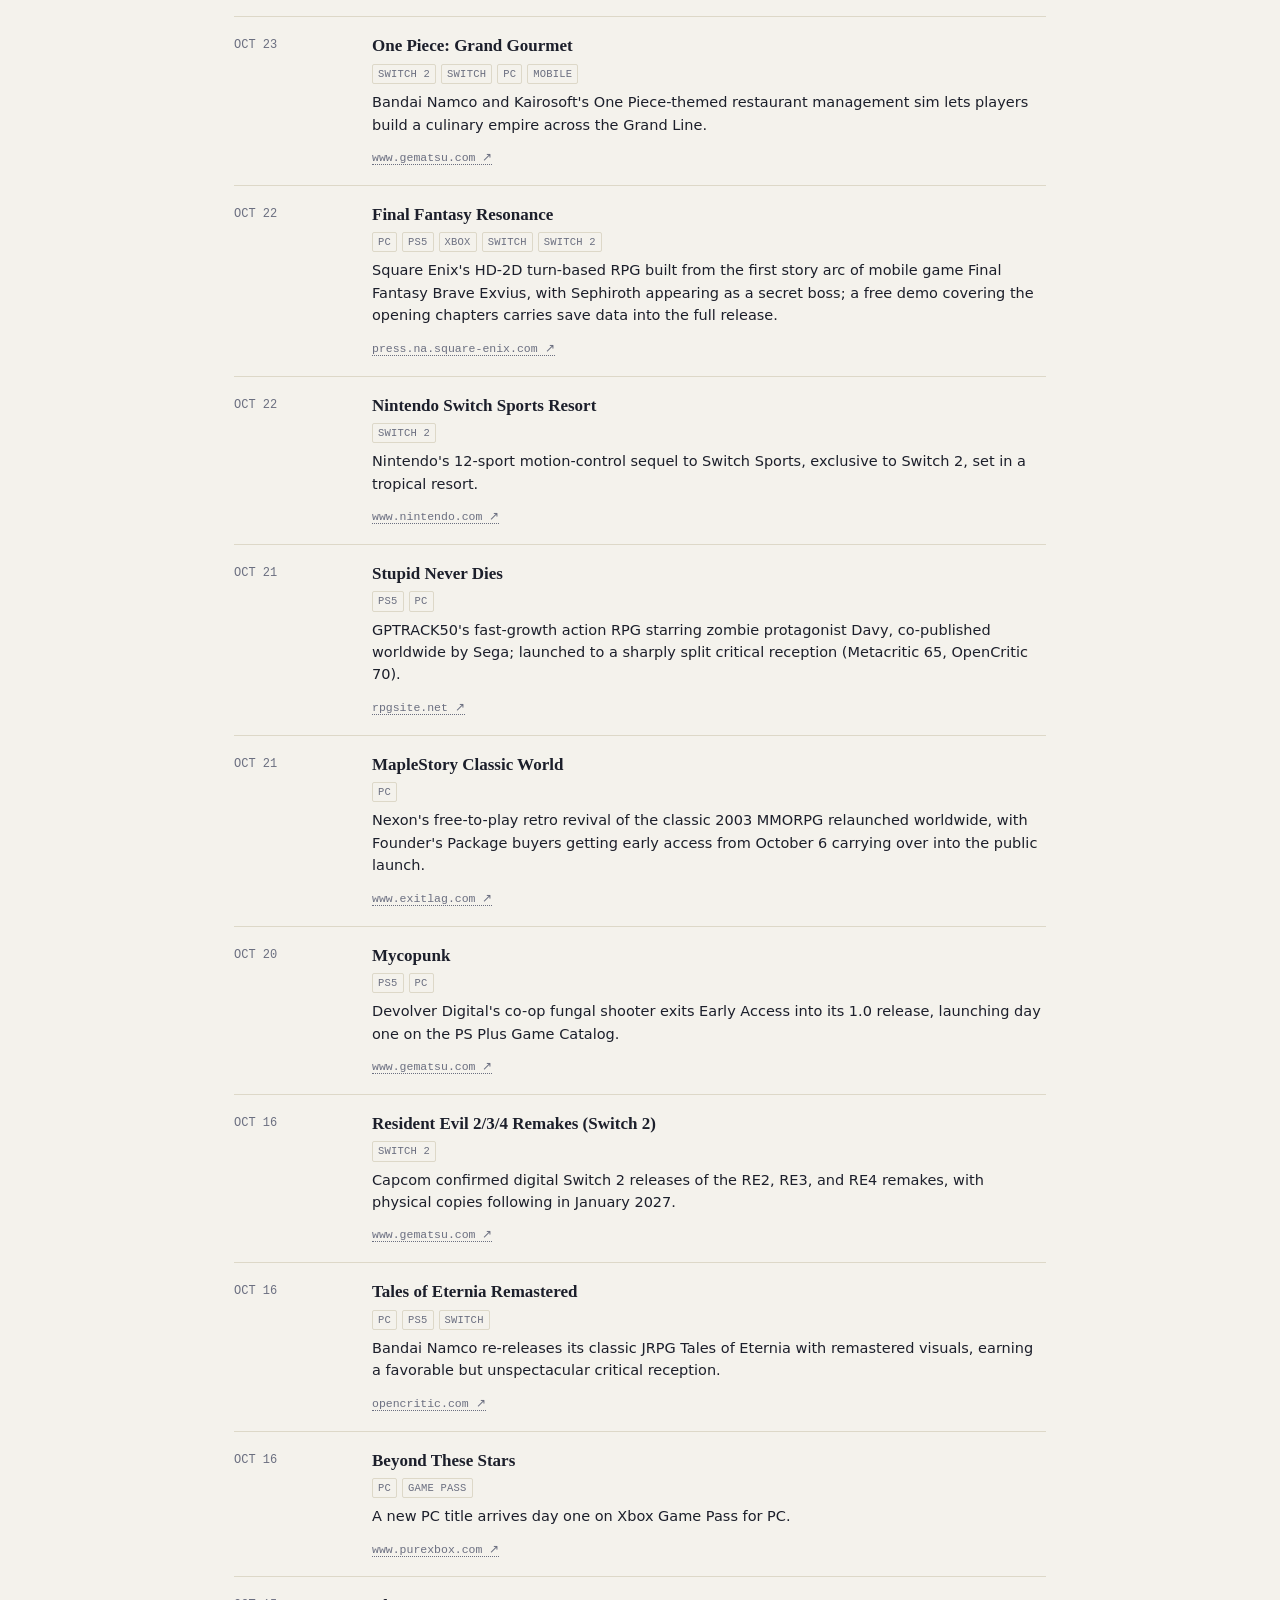
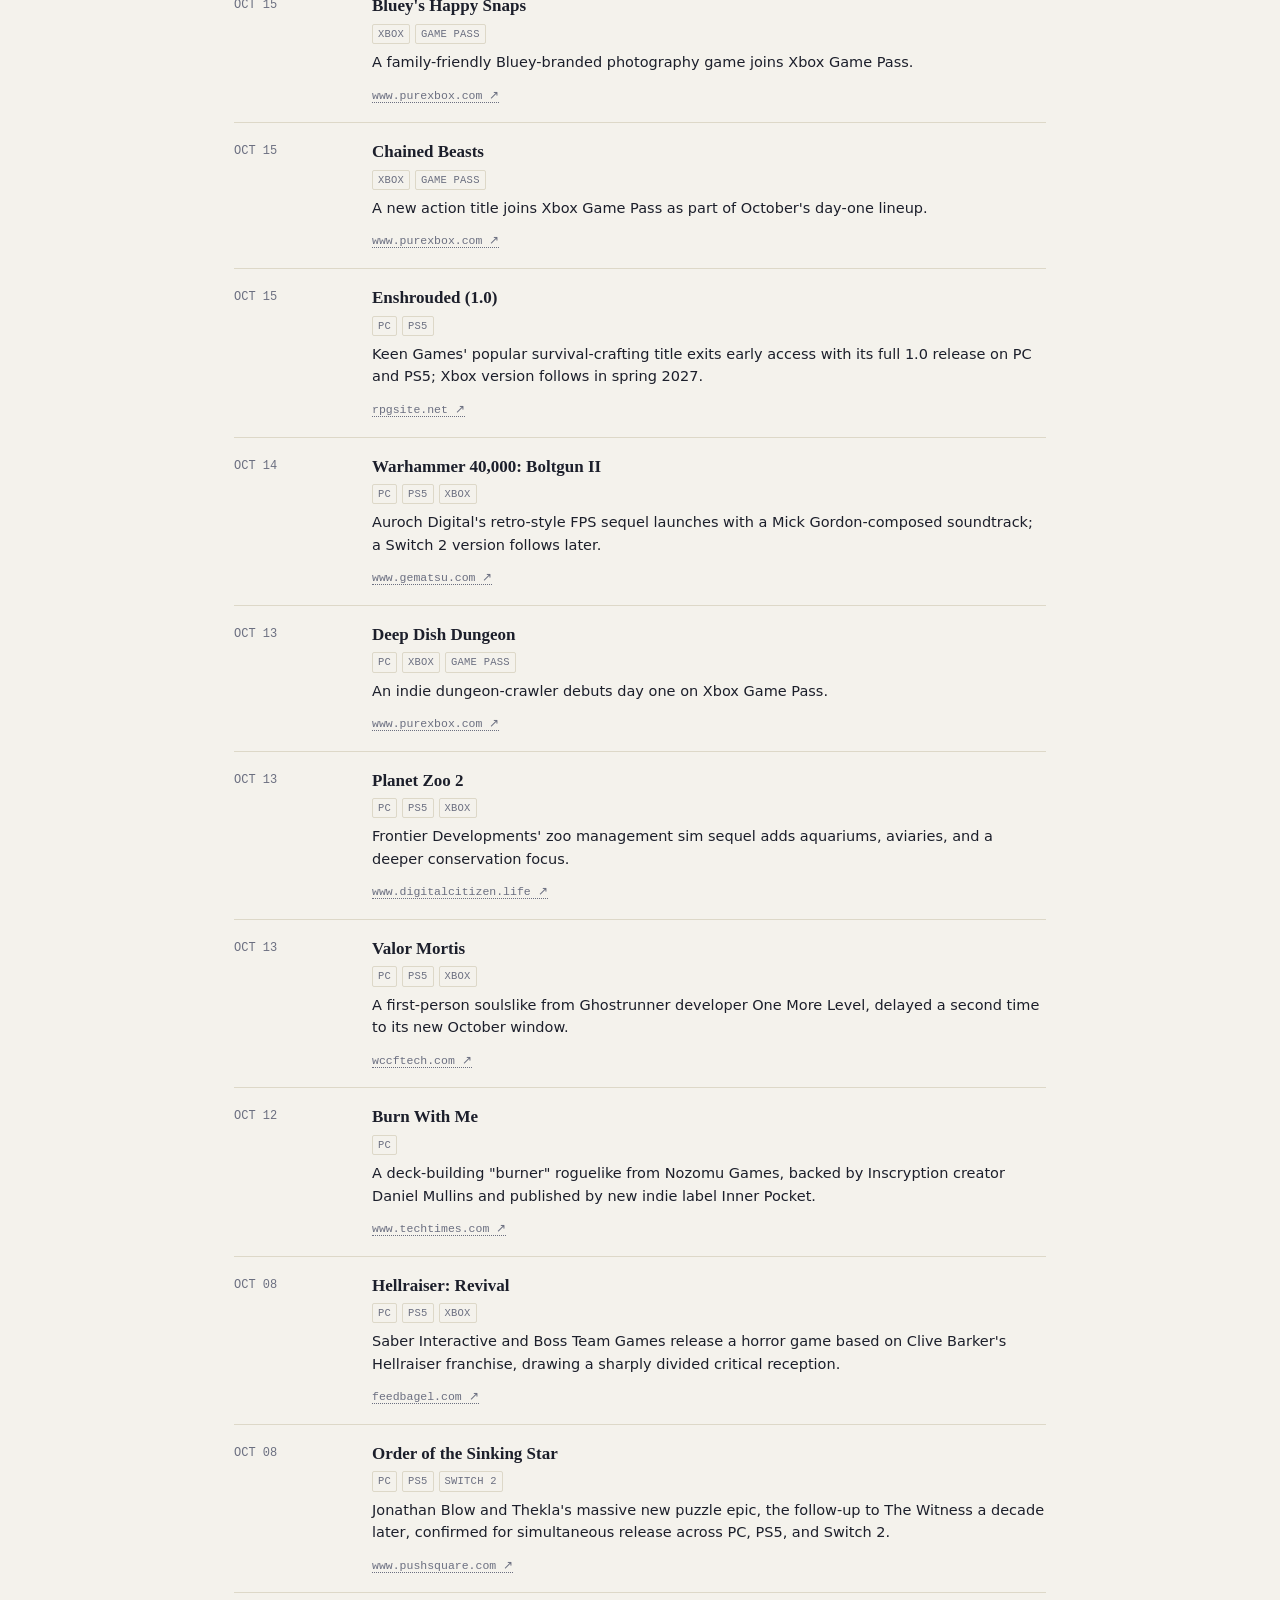
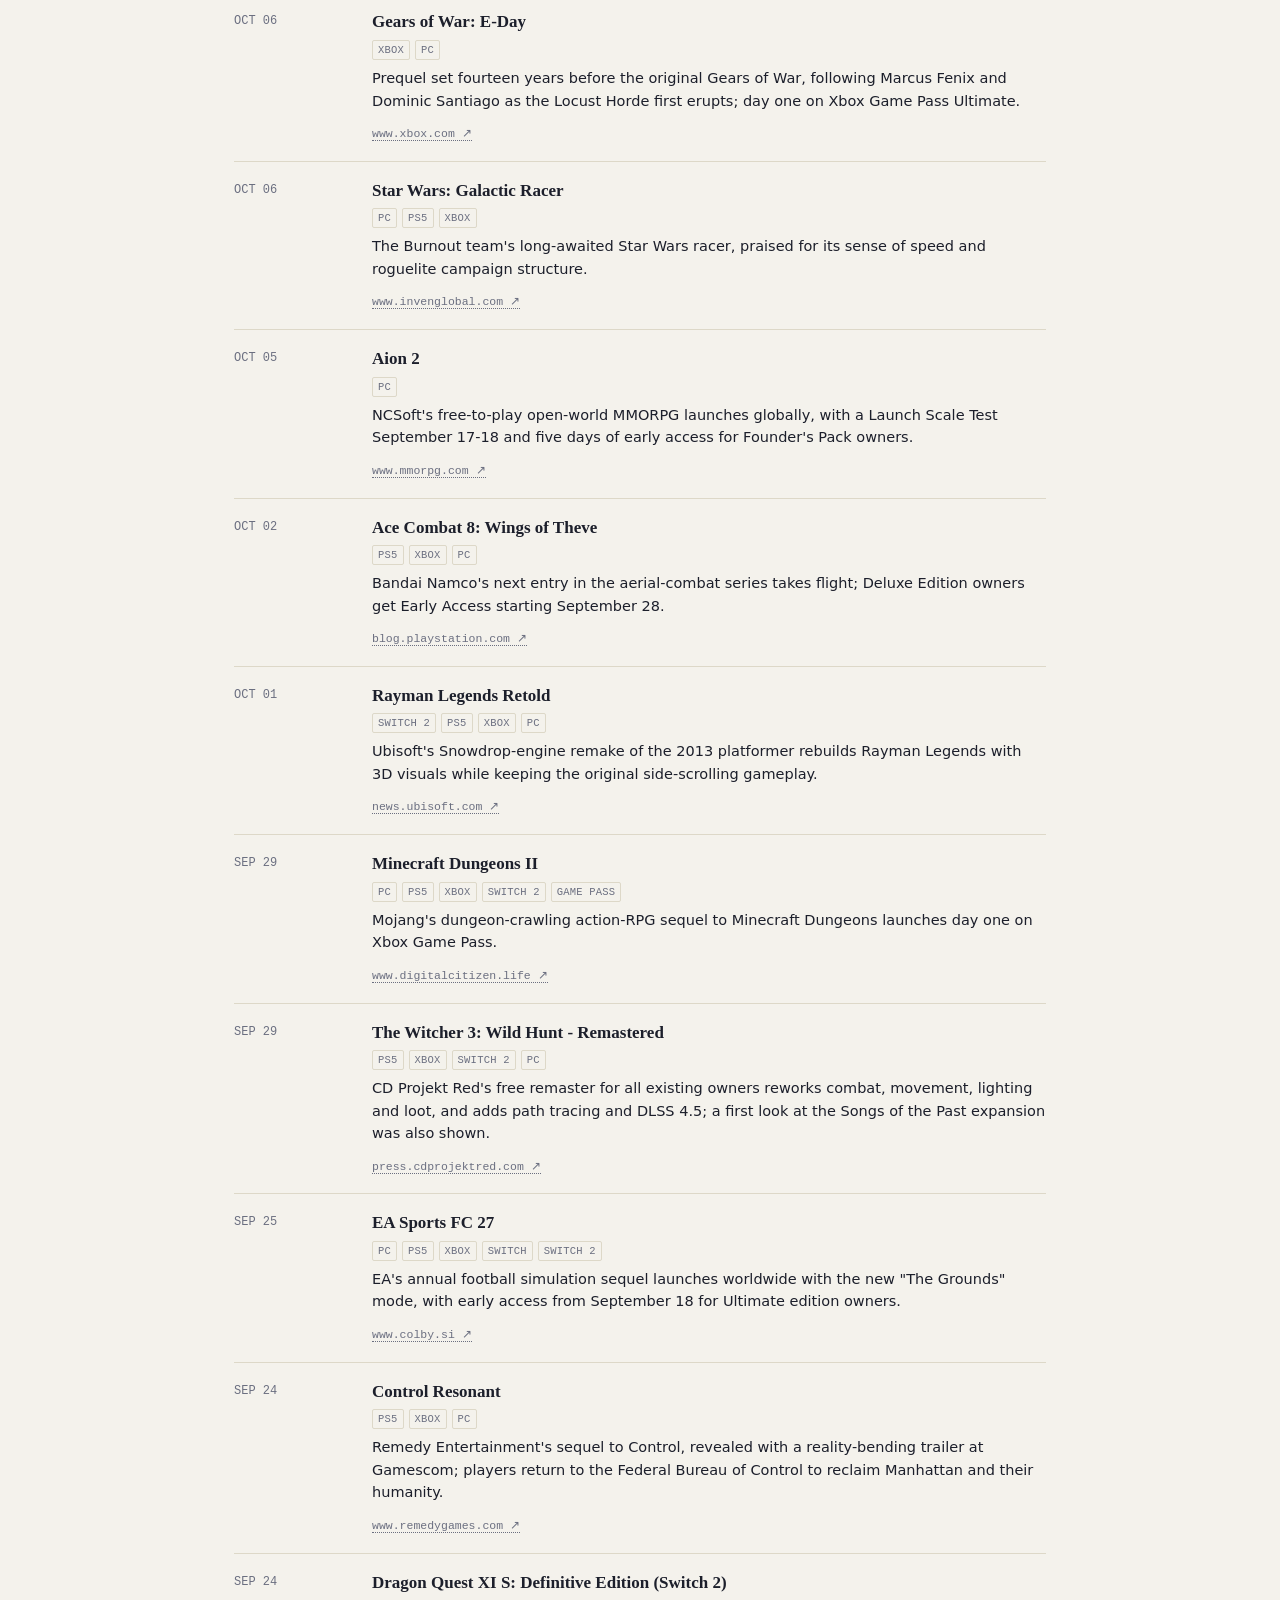
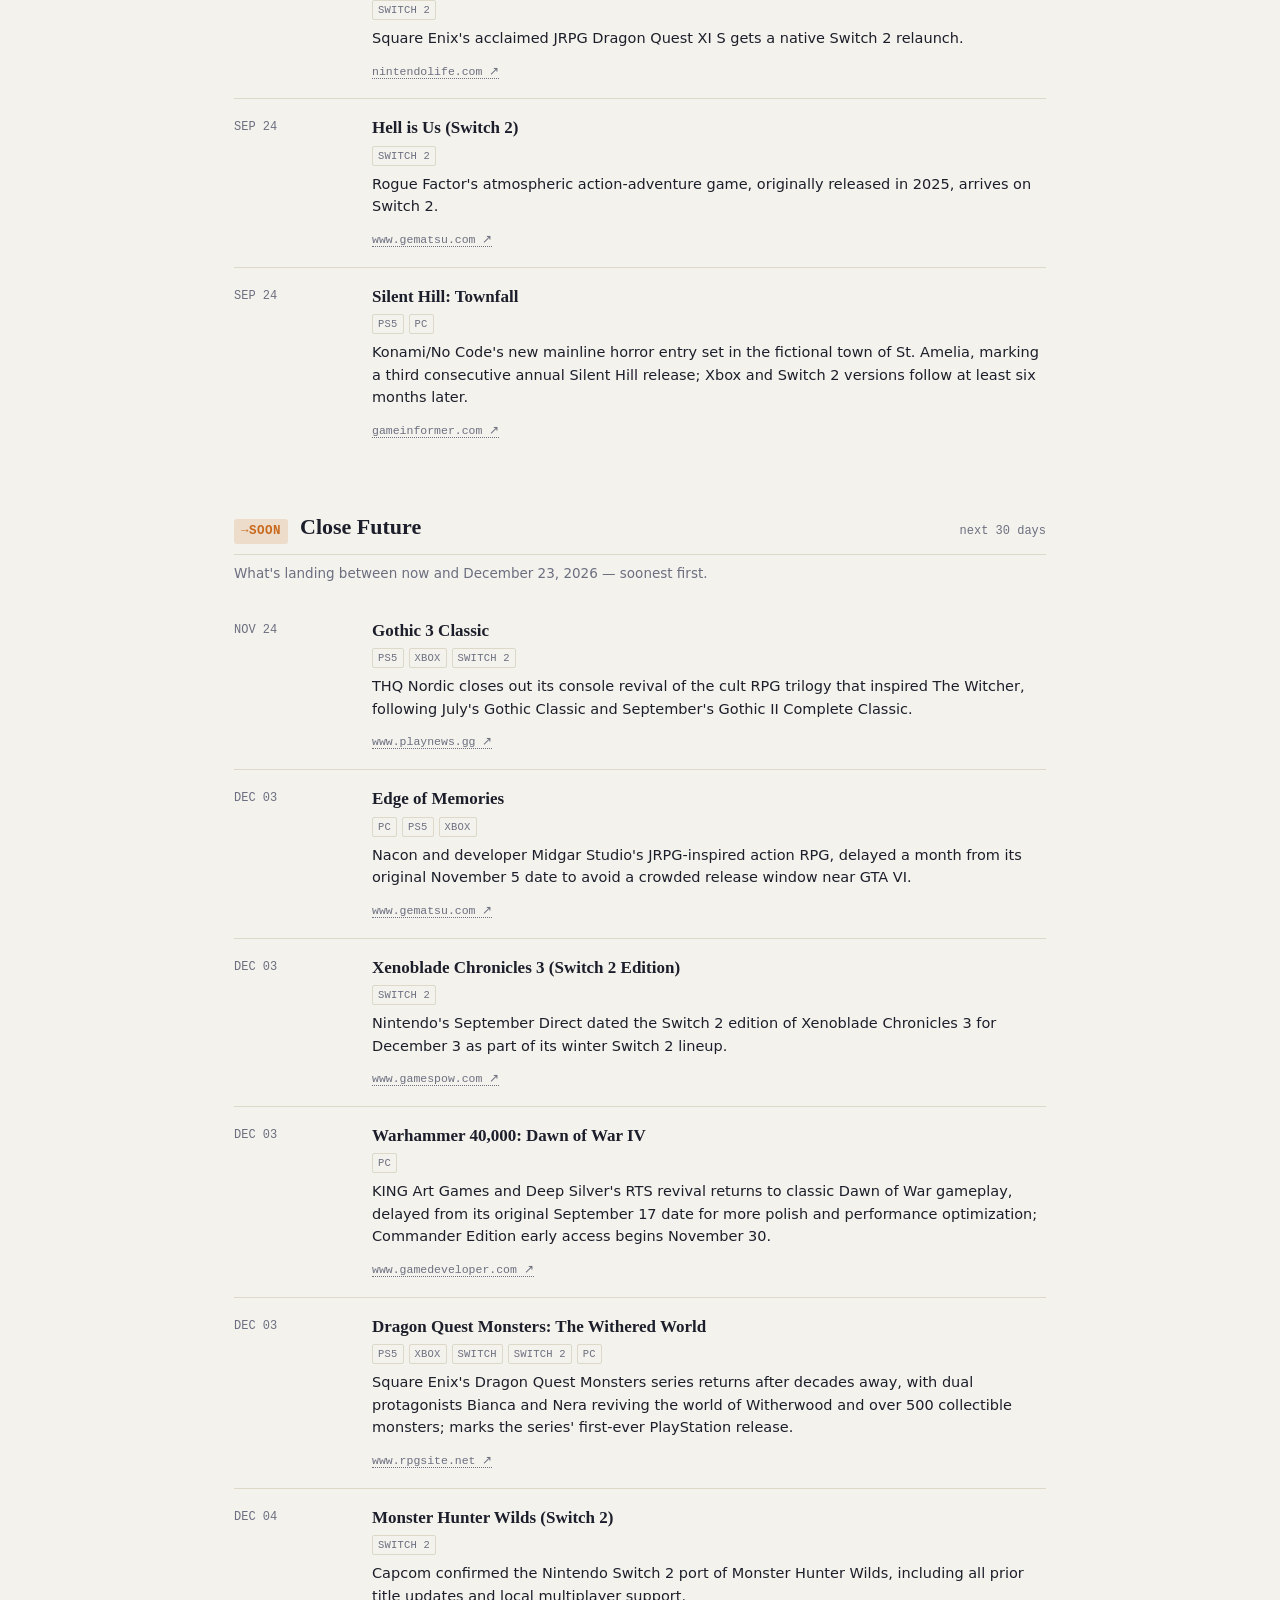
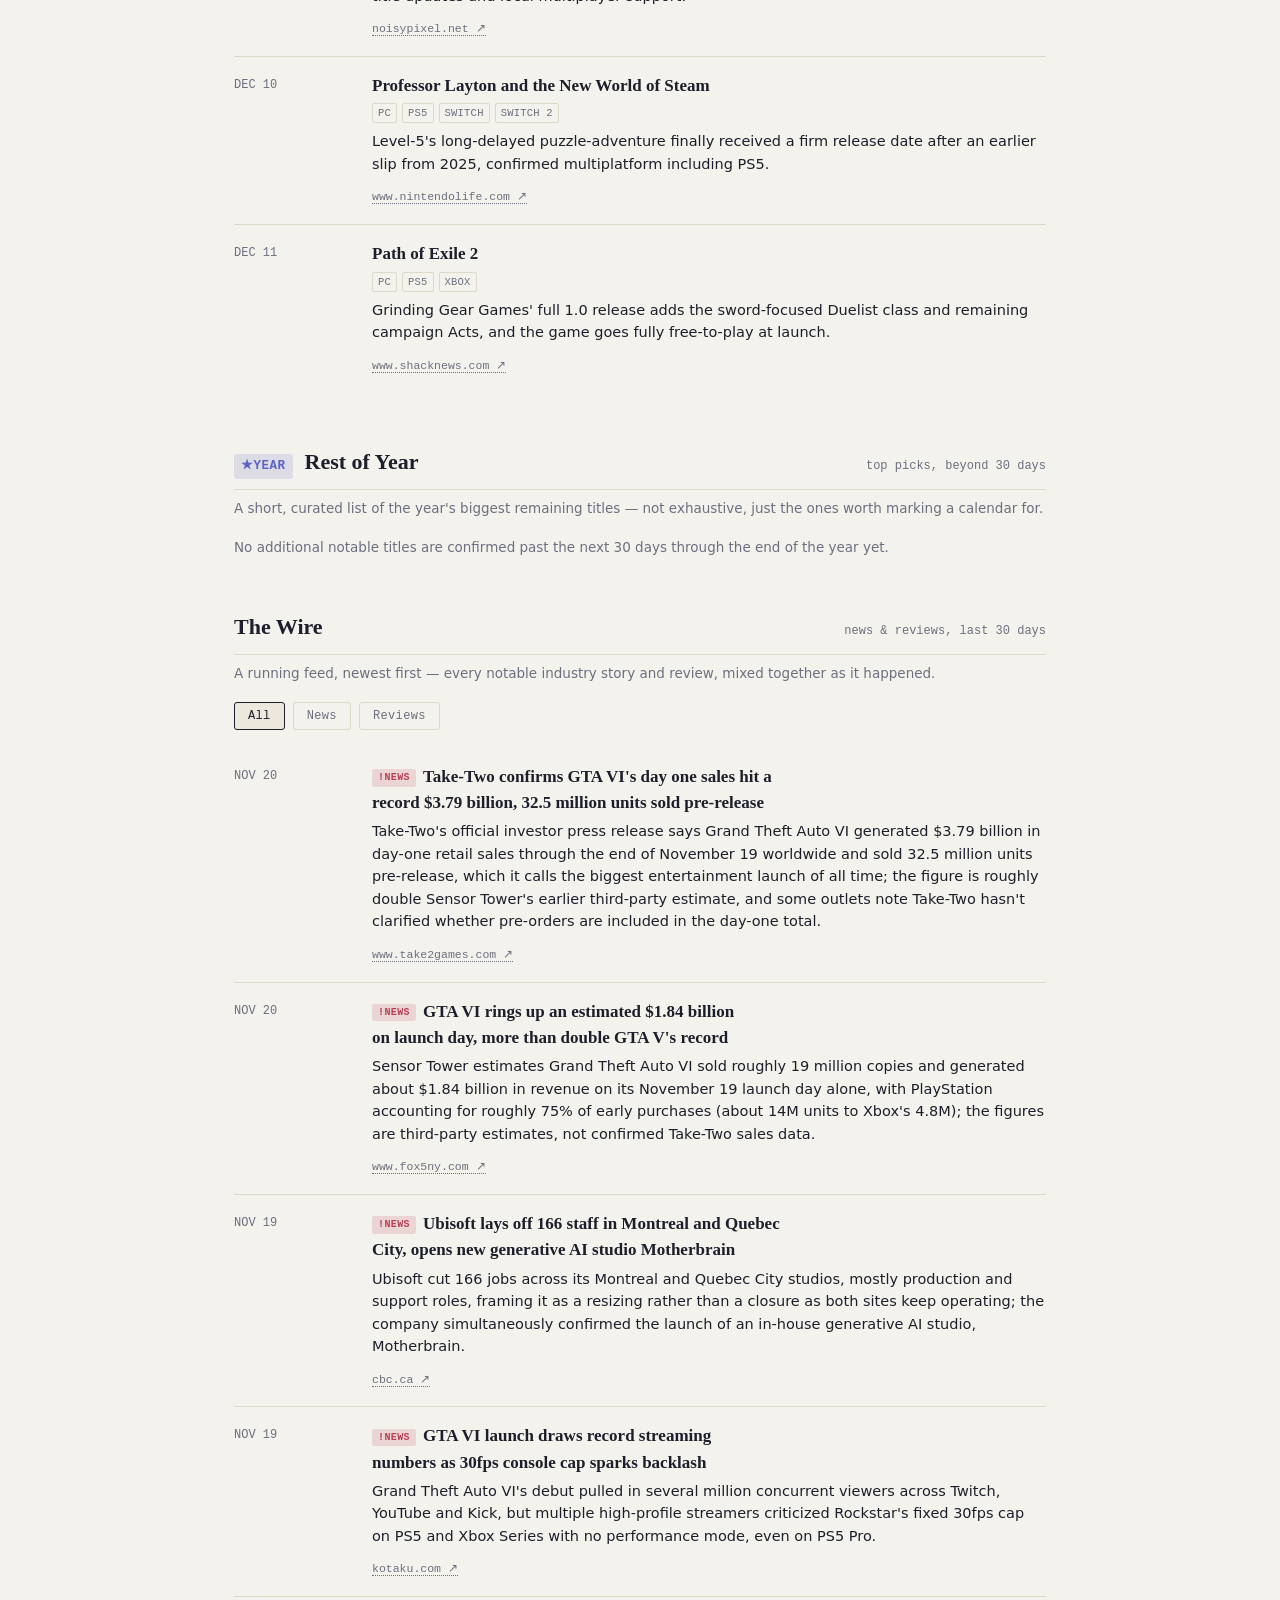
==== commit 3262e031: "Daily update November 23, 2026 Co-Authored-By: Claude Sonnet 5 <noreply@anthropic.com> Claude-Sessio" ====
--- a/index.html
+++ b/index.html
@@ -1,4 +1,5 @@
-<!doctype html><html lang="en"><head><meta charset="utf-8"><meta name="viewport" content="width=device-width, initial-scale=1"><title>The Build — Game News Digest</title><meta name="description" content="A daily-updating log of the video game industry: recently released games, what's landing in the next 30 days, the year's biggest remaining titles, and a rolling wire of gaming news and reviews."><meta property="og:title" content="The Build — Game News Digest"><meta property="og:description" content="A daily-updating log of the video game industry."><meta property="og:type" content="website"><meta name="theme-color" content="#12141c"><meta name="google-site-verification" content="c5SLfzY0zA6ZVP6xNmzK1aQn2I8LP2jN-NHro6beuhE" /><style>
+<!doctype html><html lang="en"><head><meta charset="utf-8"><meta name="viewport" content="width=device-width, initial-scale=1"><title>The Build — Game News Digest</title><meta name="description" content="A daily-updating log of the video game industry: recently released games, what's landing in the next 30 days, the year's biggest remaining titles, and a rolling wire of gaming news and reviews."><meta property="og:title" content="The Build — Game News Digest"><meta property="og:description" content="A daily-updating log of the video game industry."><meta property="og:type" content="website"><meta name="theme-color" content="#12141c"><meta name="google-site-verification" content="c5SLfzY0zA6ZVP6xNmzK1aQn2I8LP2jN-NHro6beuhE" />
+<title>The Build &mdash; Game News Digest</title>
 <style>
   :root {
     --bg: #f4f2ec;
@@ -314,11 +315,12 @@
     }
   }
 </style>
-</head><body>
+
+<body>
 <div class="wrap">
 
   <header class="banner reveal">
-    <div class="eyebrow"><span class="dot"></span>BUILD &nbsp;&middot;&nbsp; NOVEMBER 22, 2026 &nbsp;&middot;&nbsp; UPDATED DAILY</div>
+    <div class="eyebrow"><span class="dot"></span>BUILD &nbsp;&middot;&nbsp; NOVEMBER 23, 2026 &nbsp;&middot;&nbsp; UPDATED DAILY</div>
     <h1 class="title">The Build</h1>
     <p class="dek">A running log of the games industry &mdash; <strong>73 released in the last 60 days</strong>, <strong>8 landing in the next 30</strong>, the year&#x27;s biggest remaining titles, and a rolling wire of news and reviews.</p>
     <nav class="jump">
@@ -342,7 +344,7 @@
       <h2>Recently Released</h2>
       <span class="count">last 60 days</span>
     </div>
-    <p class="log-sub">Everything that&#x27;s shipped since September 23, 2026 &mdash; newest first.</p>
+    <p class="log-sub">Everything that&#x27;s shipped since September 24, 2026 &mdash; newest first.</p>
     <div class="entries">
       <div class="entry">
         <div class="when">NOV 19</div>
@@ -1010,7 +1012,7 @@
       <h2>Close Future</h2>
       <span class="count">next 30 days</span>
     </div>
-    <p class="log-sub">What&#x27;s landing between now and December 22, 2026 &mdash; soonest first.</p>
+    <p class="log-sub">What&#x27;s landing between now and December 23, 2026 &mdash; soonest first.</p>
     <div class="entries">
       <div class="entry">
         <div class="when">NOV 24</div>
@@ -1151,6 +1153,14 @@
           <a class="src" href="https://www.rockstargames.com/VI" target="_blank" rel="noopener">www.rockstargames.com &#8599;</a>
         </div>
       </div>
+      <div class="entry" data-type="news">
+        <div class="when">NOV 19</div>
+        <div class="body">
+          <h3><span class="itag news">!NEWS</span><a href="https://www.gamesradar.com/games/valve-says-memory-and-storage-costs-are-so-bad-it-wont-do-steam-machine-waitlists-anymore-as-it-doesnt-know-how-many-it-can-make-or-what-theyll-cost/" target="_blank" rel="noopener">Valve ends open-ended Steam Machine waitlist, citing memory and storage cost crunch</a></h3>
+          <p>Valve says persistently high RAM and storage prices mean it no longer knows how many Steam Machines it can build or what they&#x27;ll cost; the 512GB model is now purchasable directly while supplies last, the 2TB waitlist is closed to new sign-ups, and the company says it will share more on availability in January.</p>
+          <a class="src" href="https://www.gamesradar.com/games/valve-says-memory-and-storage-costs-are-so-bad-it-wont-do-steam-machine-waitlists-anymore-as-it-doesnt-know-how-many-it-can-make-or-what-theyll-cost/" target="_blank" rel="noopener">www.gamesradar.com &#8599;</a>
+        </div>
+      </div>
       <div class="entry" data-type="rate">
         <div class="when">NOV 18</div>
         <div class="body">
@@ -1495,20 +1505,12 @@
           <a class="src" href="https://geekchamp.com/famitsu-review-scores-for-october-24-2026-hello-kitty-party-land-earns-32-40/" target="_blank" rel="noopener">geekchamp.com &#8599;</a>
         </div>
       </div>
-      <div class="entry" data-type="rate">
-        <div class="when">OCT 23</div>
-        <div class="body">
-          <h3><span class="itag rate">&#9733;RATE</span><a href="https://opencritic.com/game/20690/view" target="_blank" rel="noopener">Call of Duty: Modern Warfare 4 - OpenCritic mixed-positive, GameSpot 7/10</a></h3>
-          <p>Infinity Ward&#x27;s next mainline entry launched on PS5, Xbox Series, PC and Switch 2 with early critic scores leaning positive on the campaign (Press Start and GamingBolt 8/10) while reviewers flagged rigid mission design and ongoing matchmaking concerns.</p>
-          <a class="src" href="https://opencritic.com/game/20690/view" target="_blank" rel="noopener">opencritic.com &#8599;</a>
-        </div>
-      </div>
     </div>
   </section>
 
   <footer>
     <span>Compiled by a daily Claude Code routine &middot; backed by a Google Sheet data store &middot; sources linked throughout</span>
-    <span>Last updated November 22, 2026</span>
+    <span>Last updated November 23, 2026</span>
   </footer>
 
 </div>
@@ -1534,4 +1536,4 @@
   });
 })();
 </script>
-</body></html>
+</body></html>
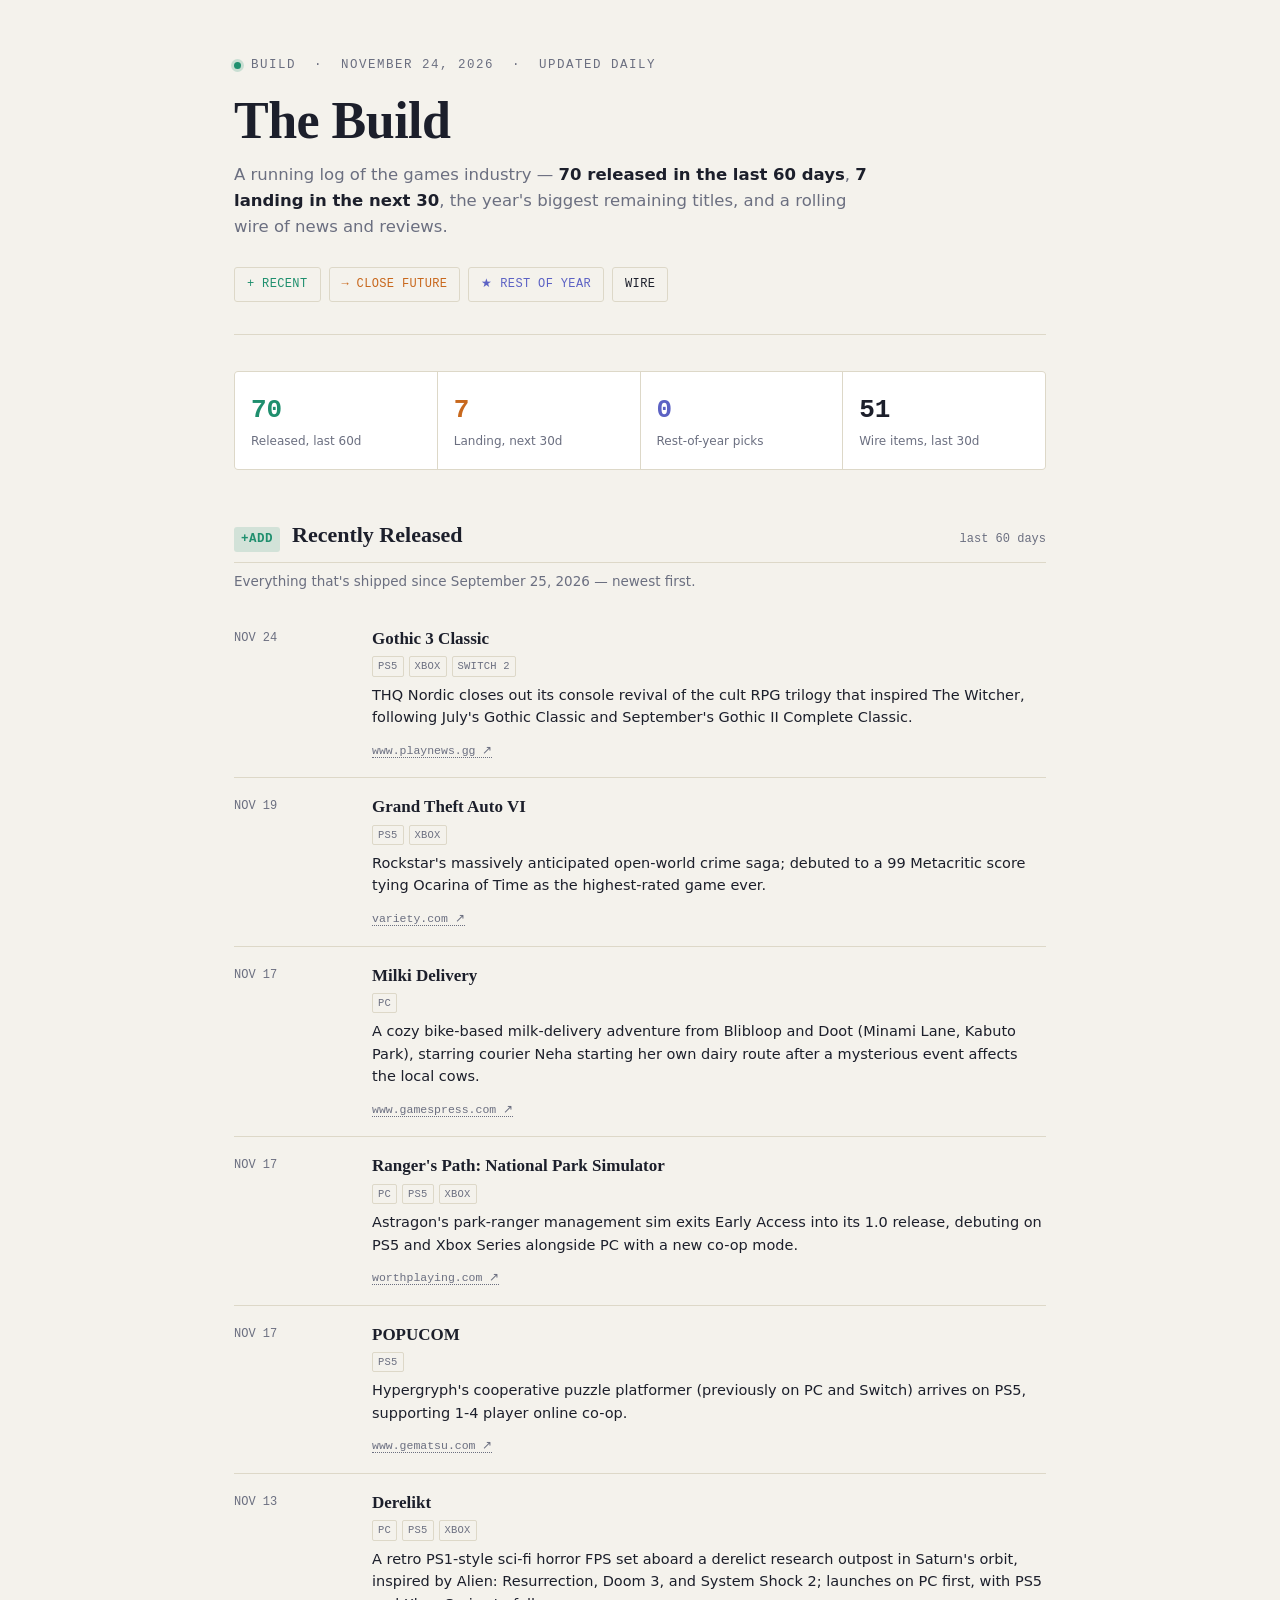
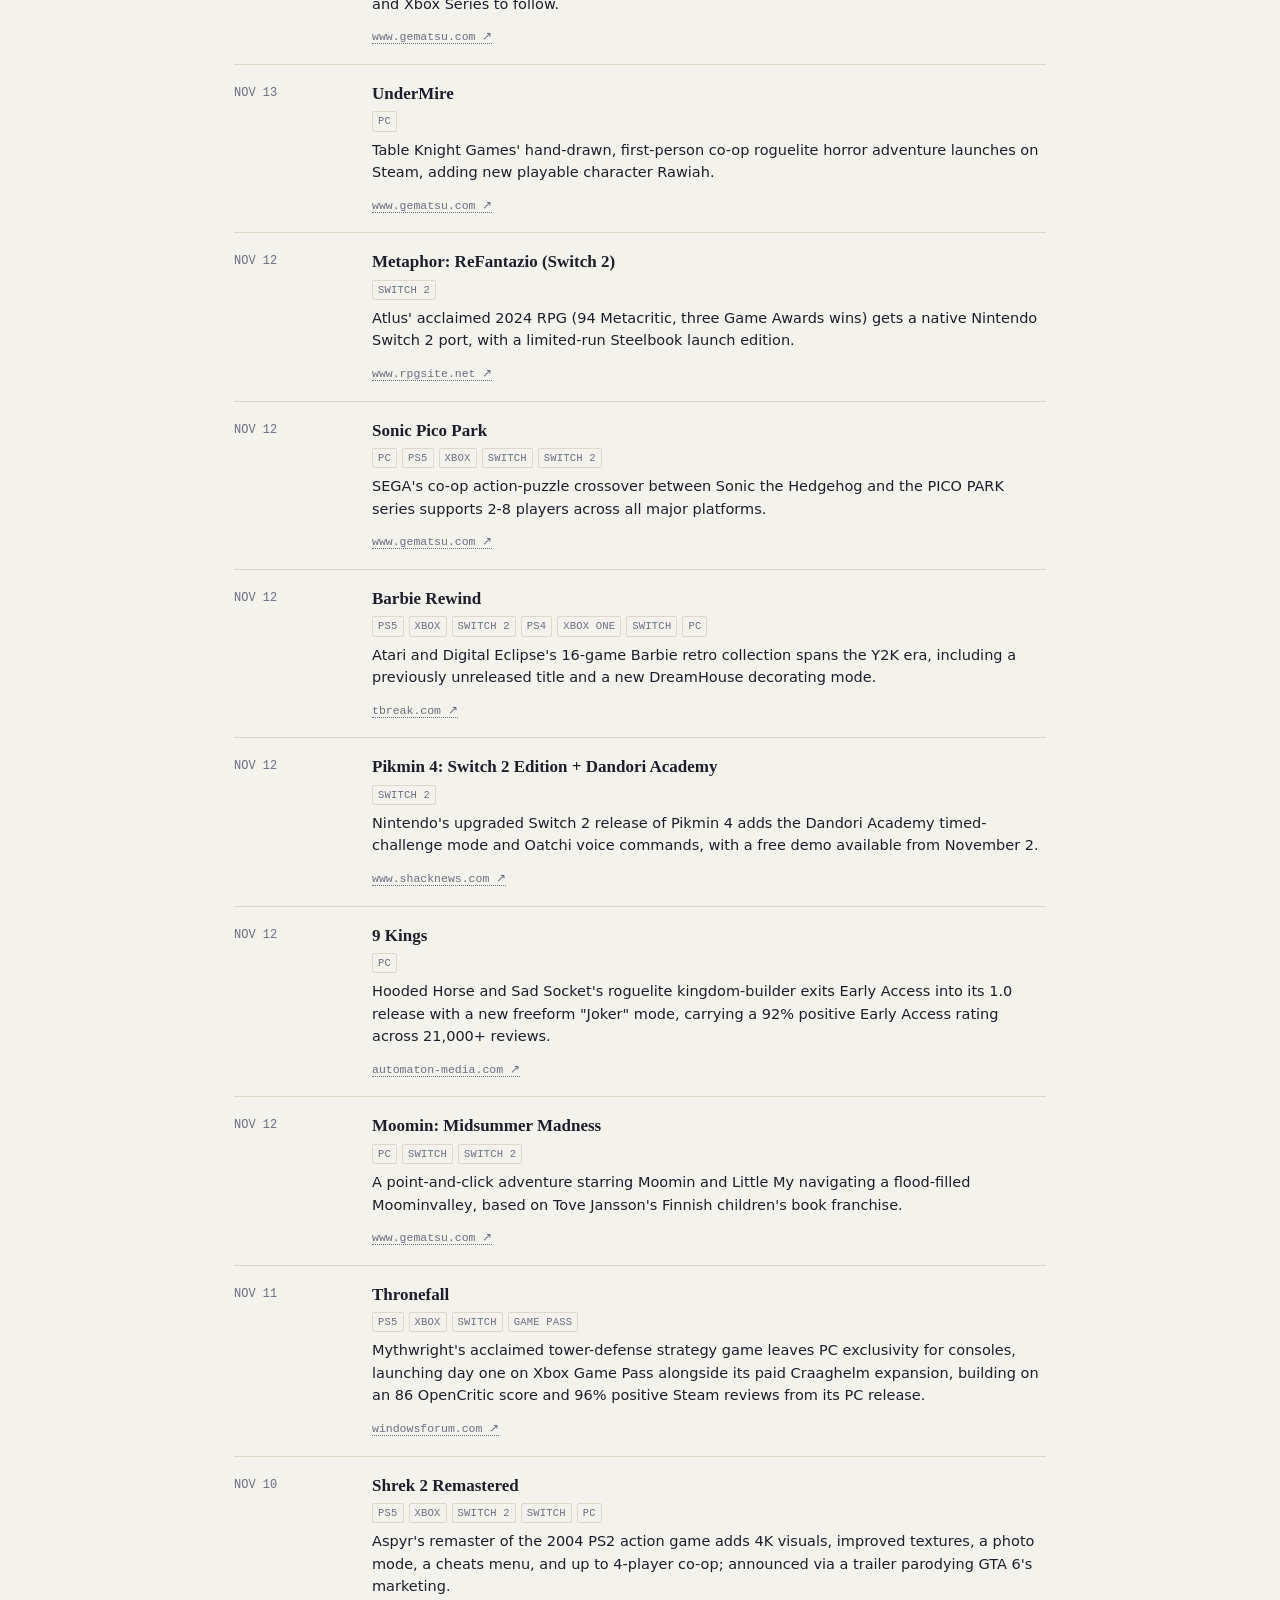
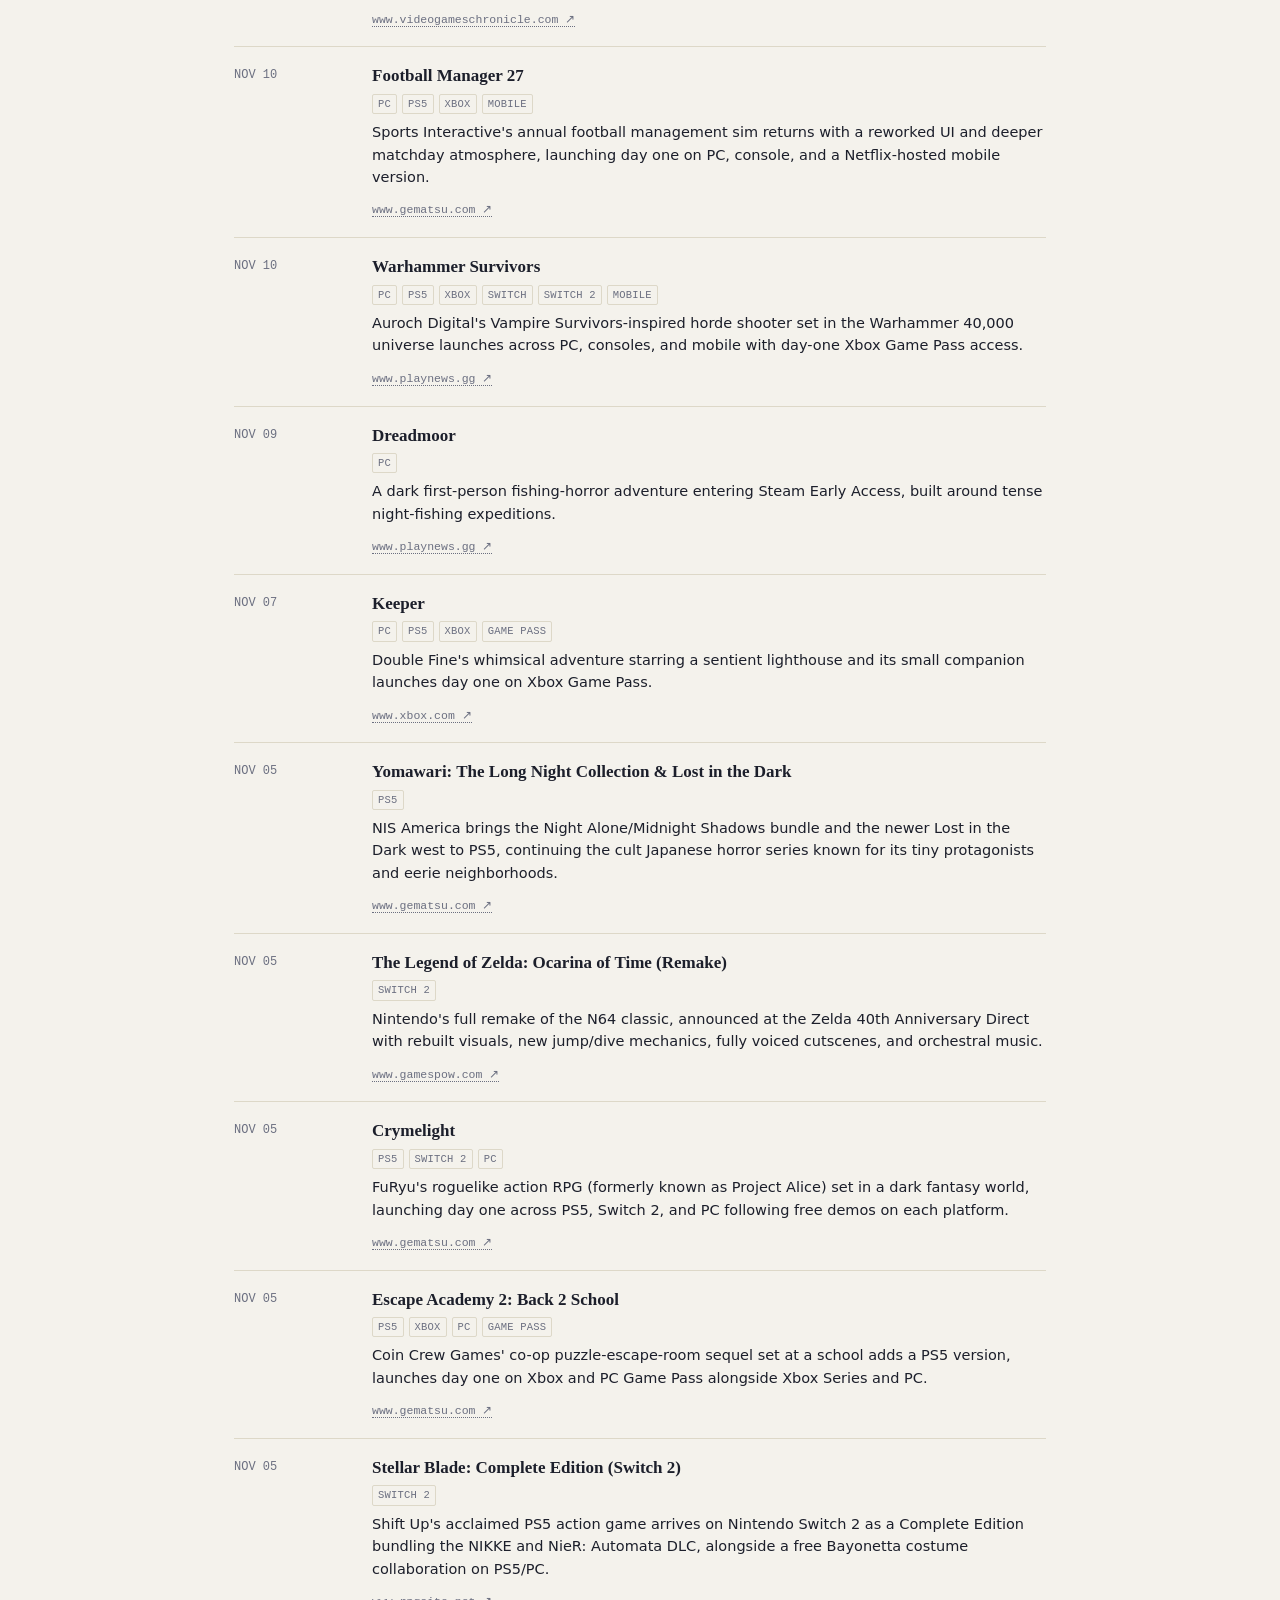
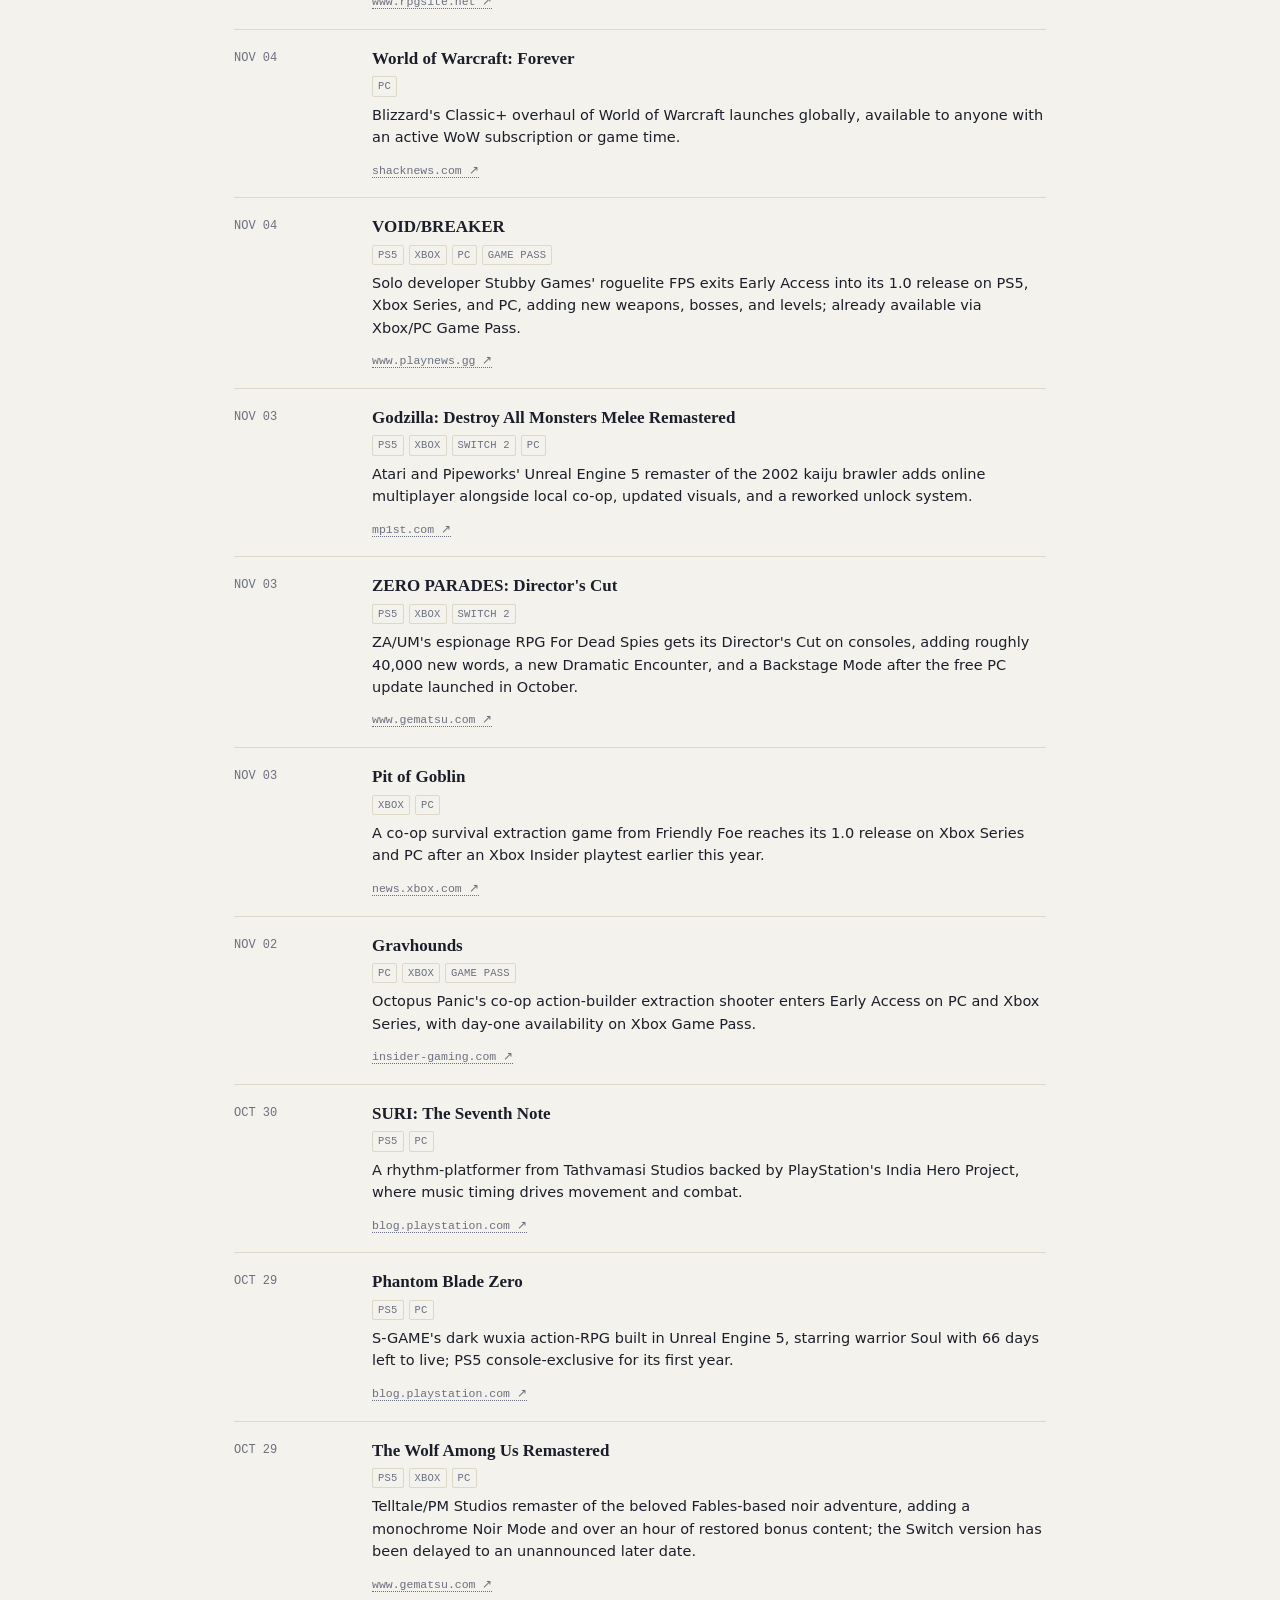
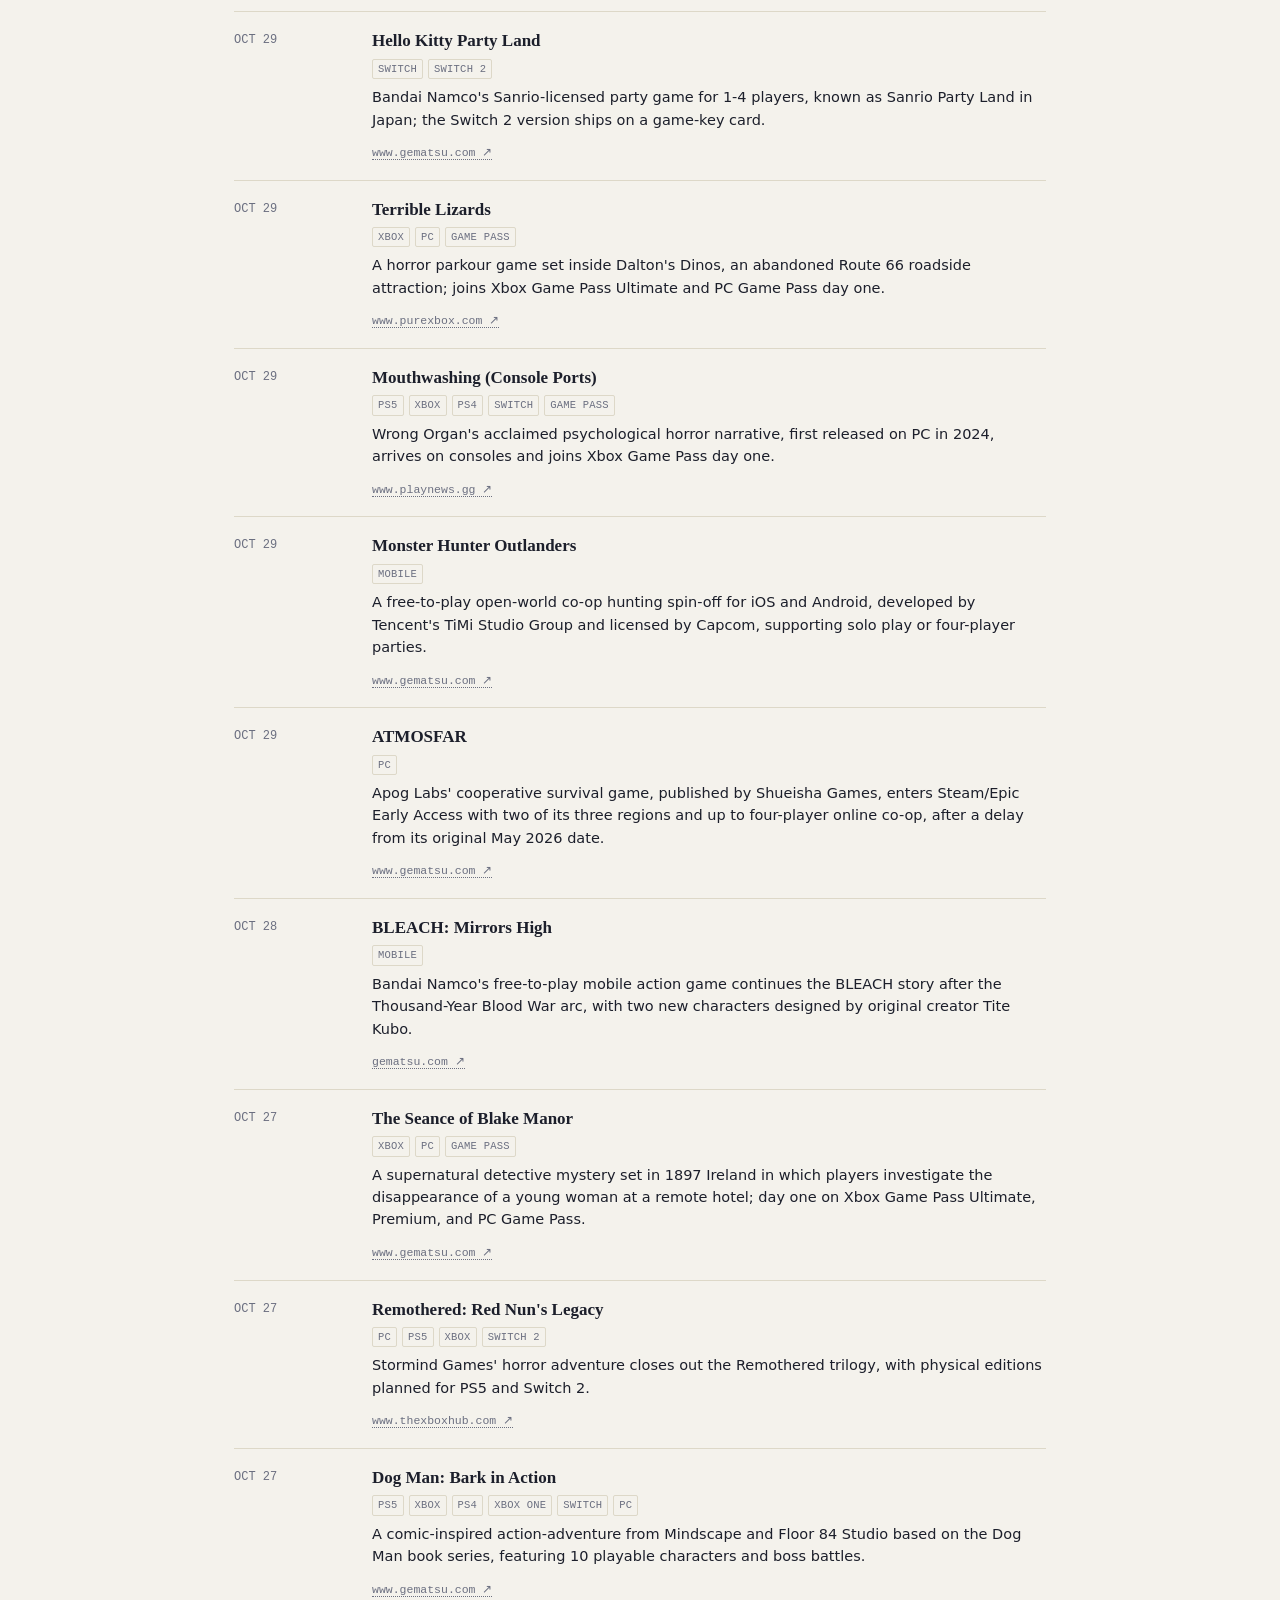
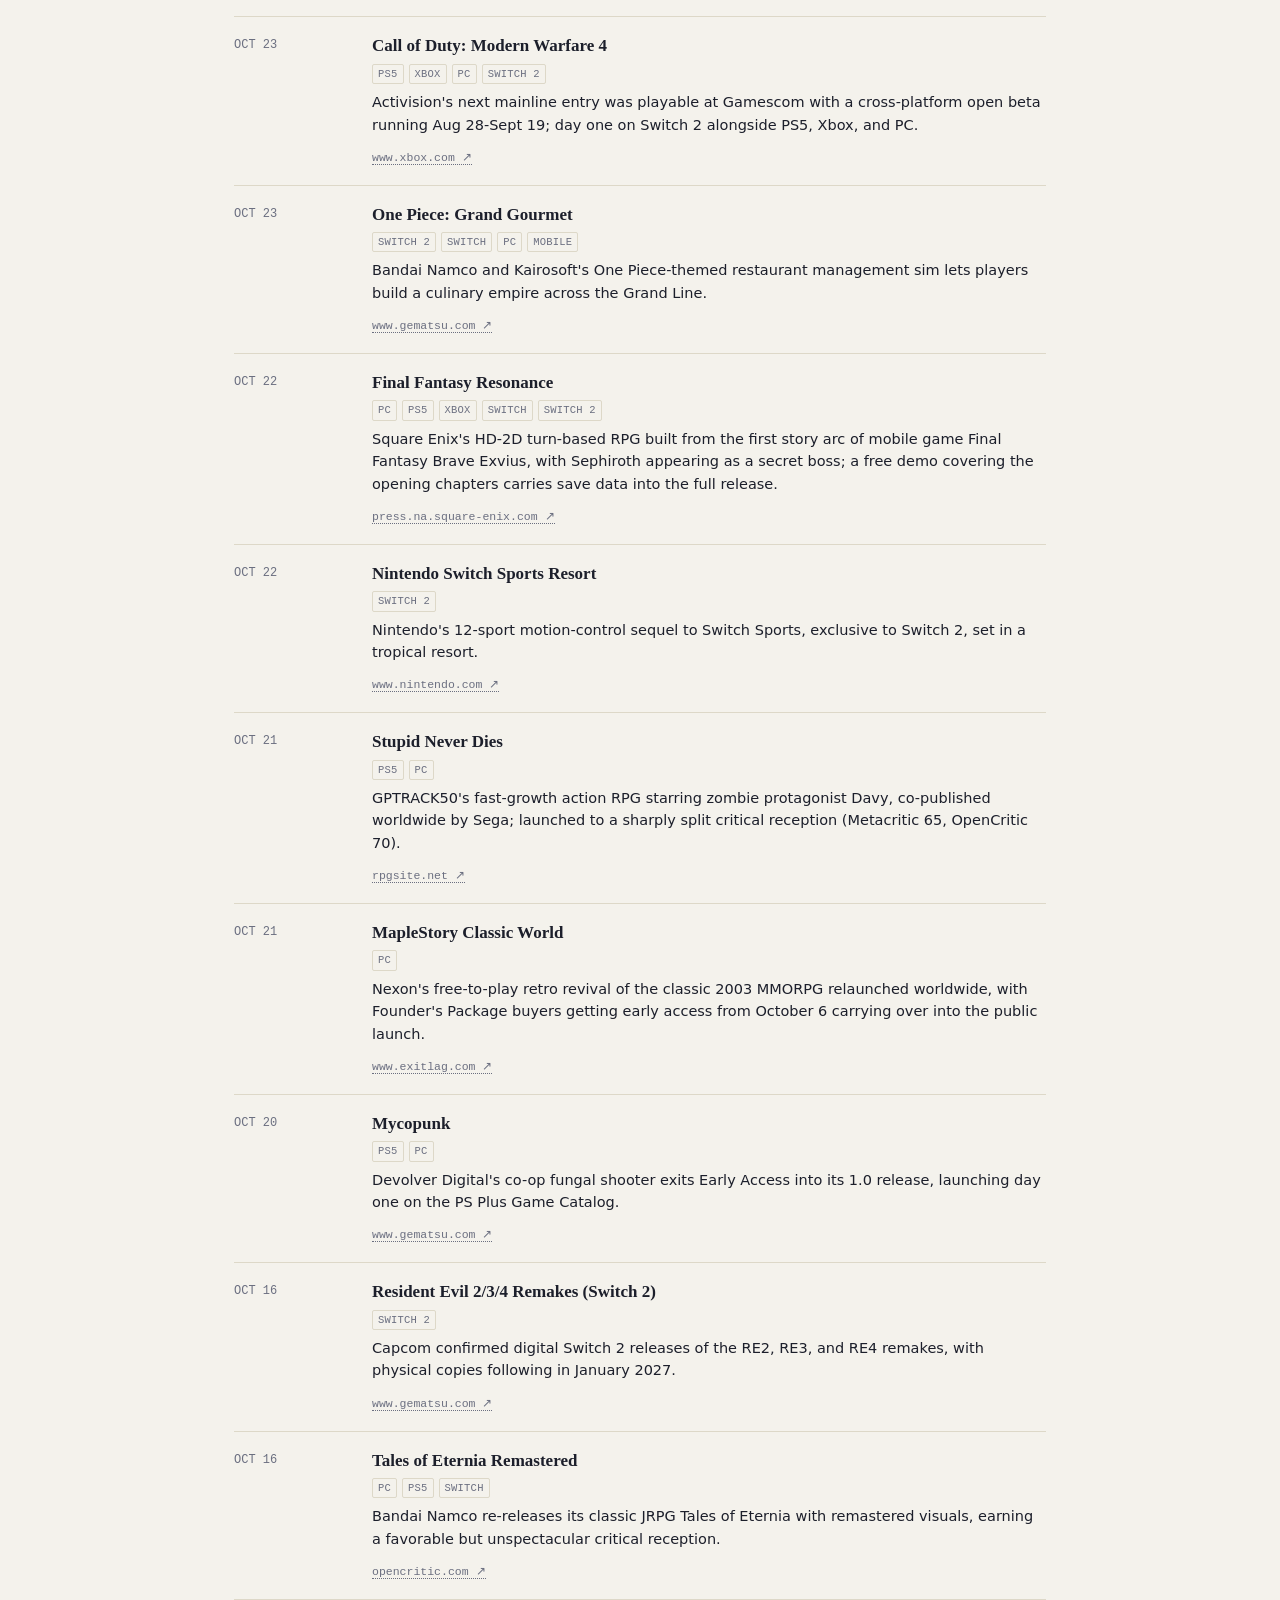
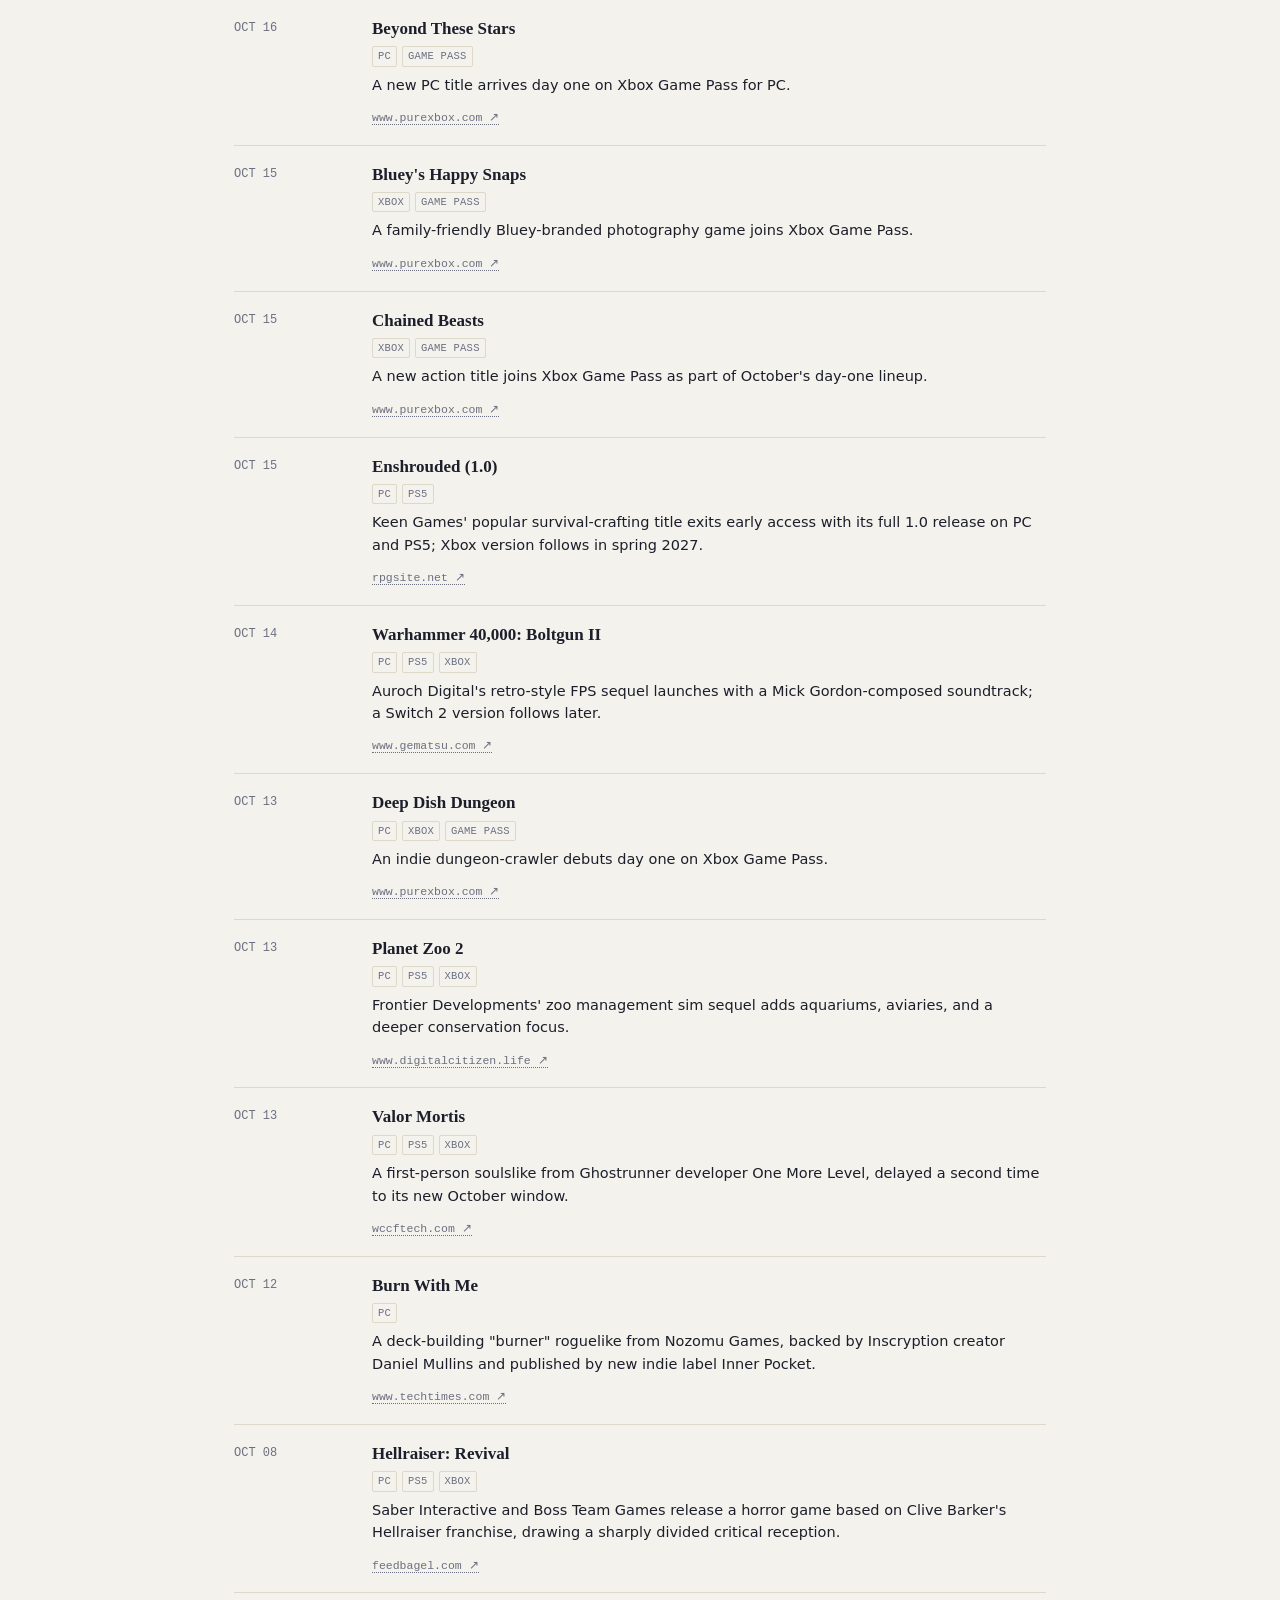
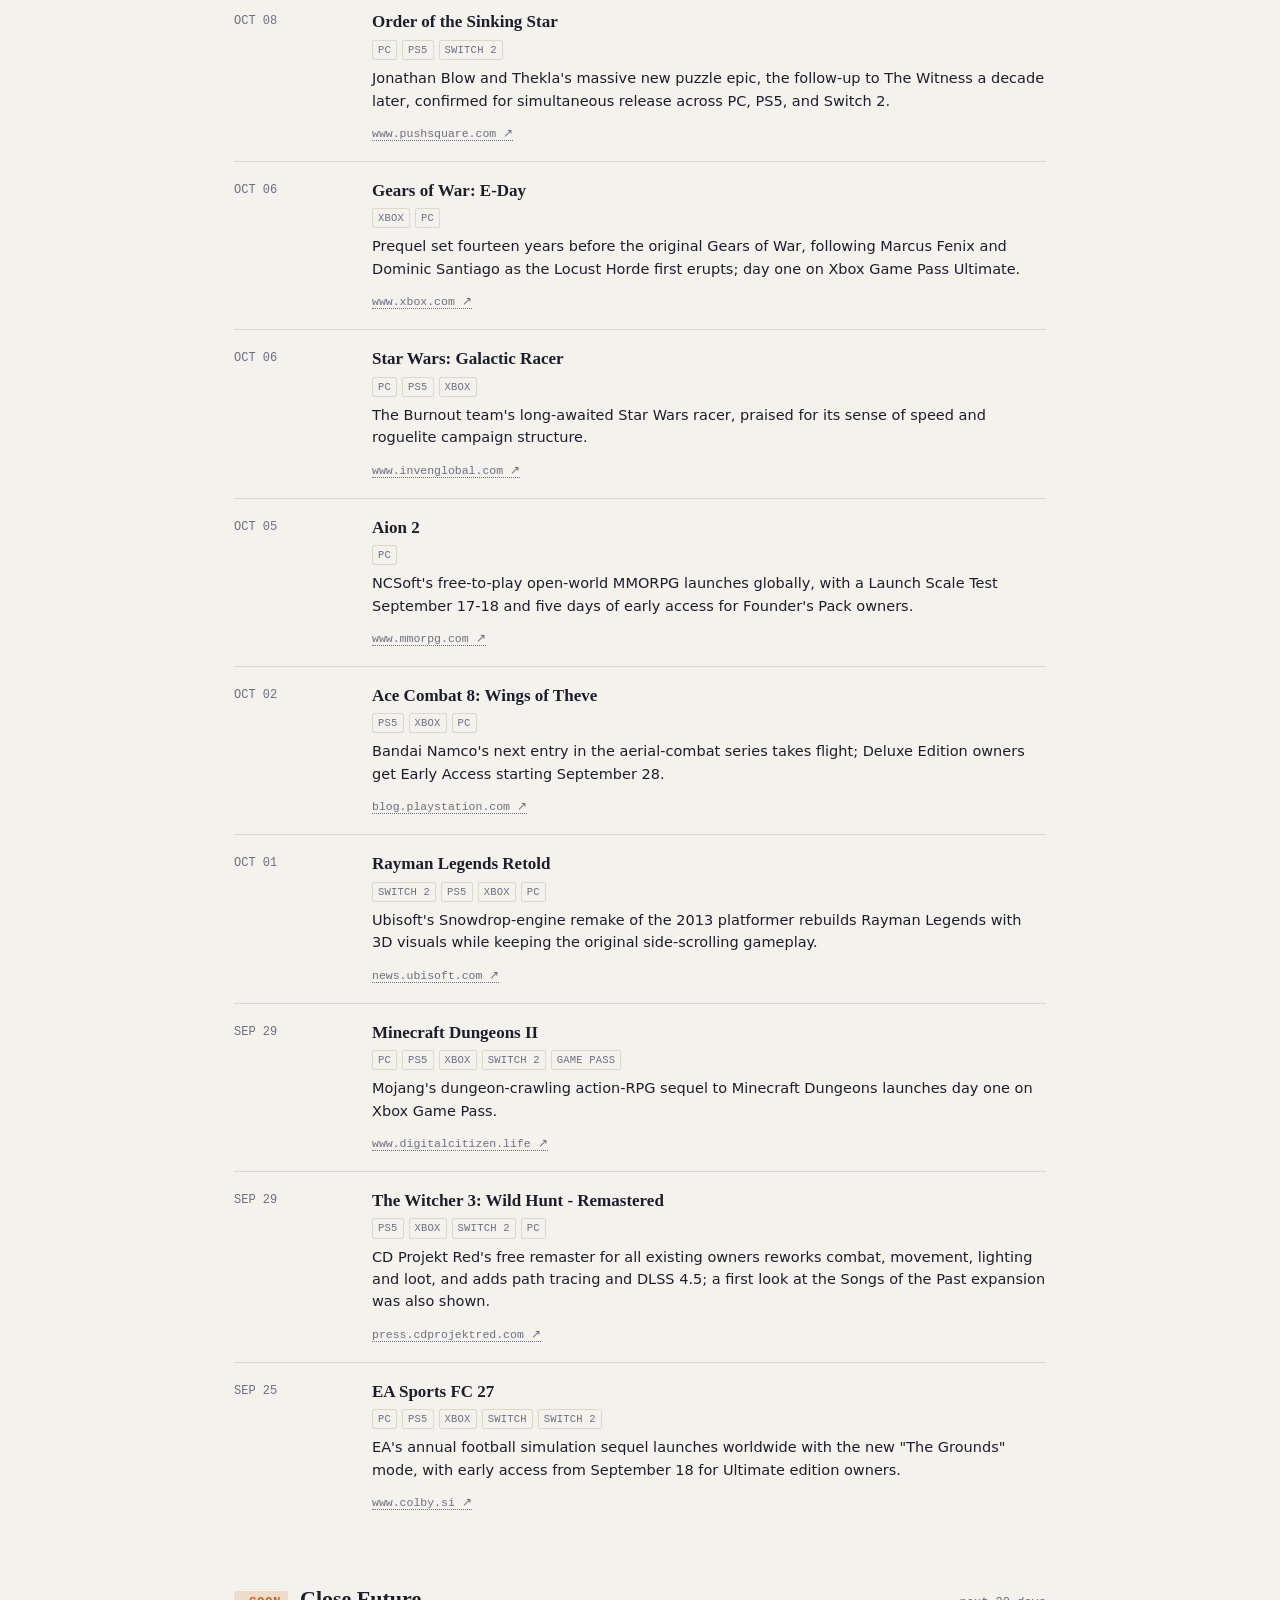
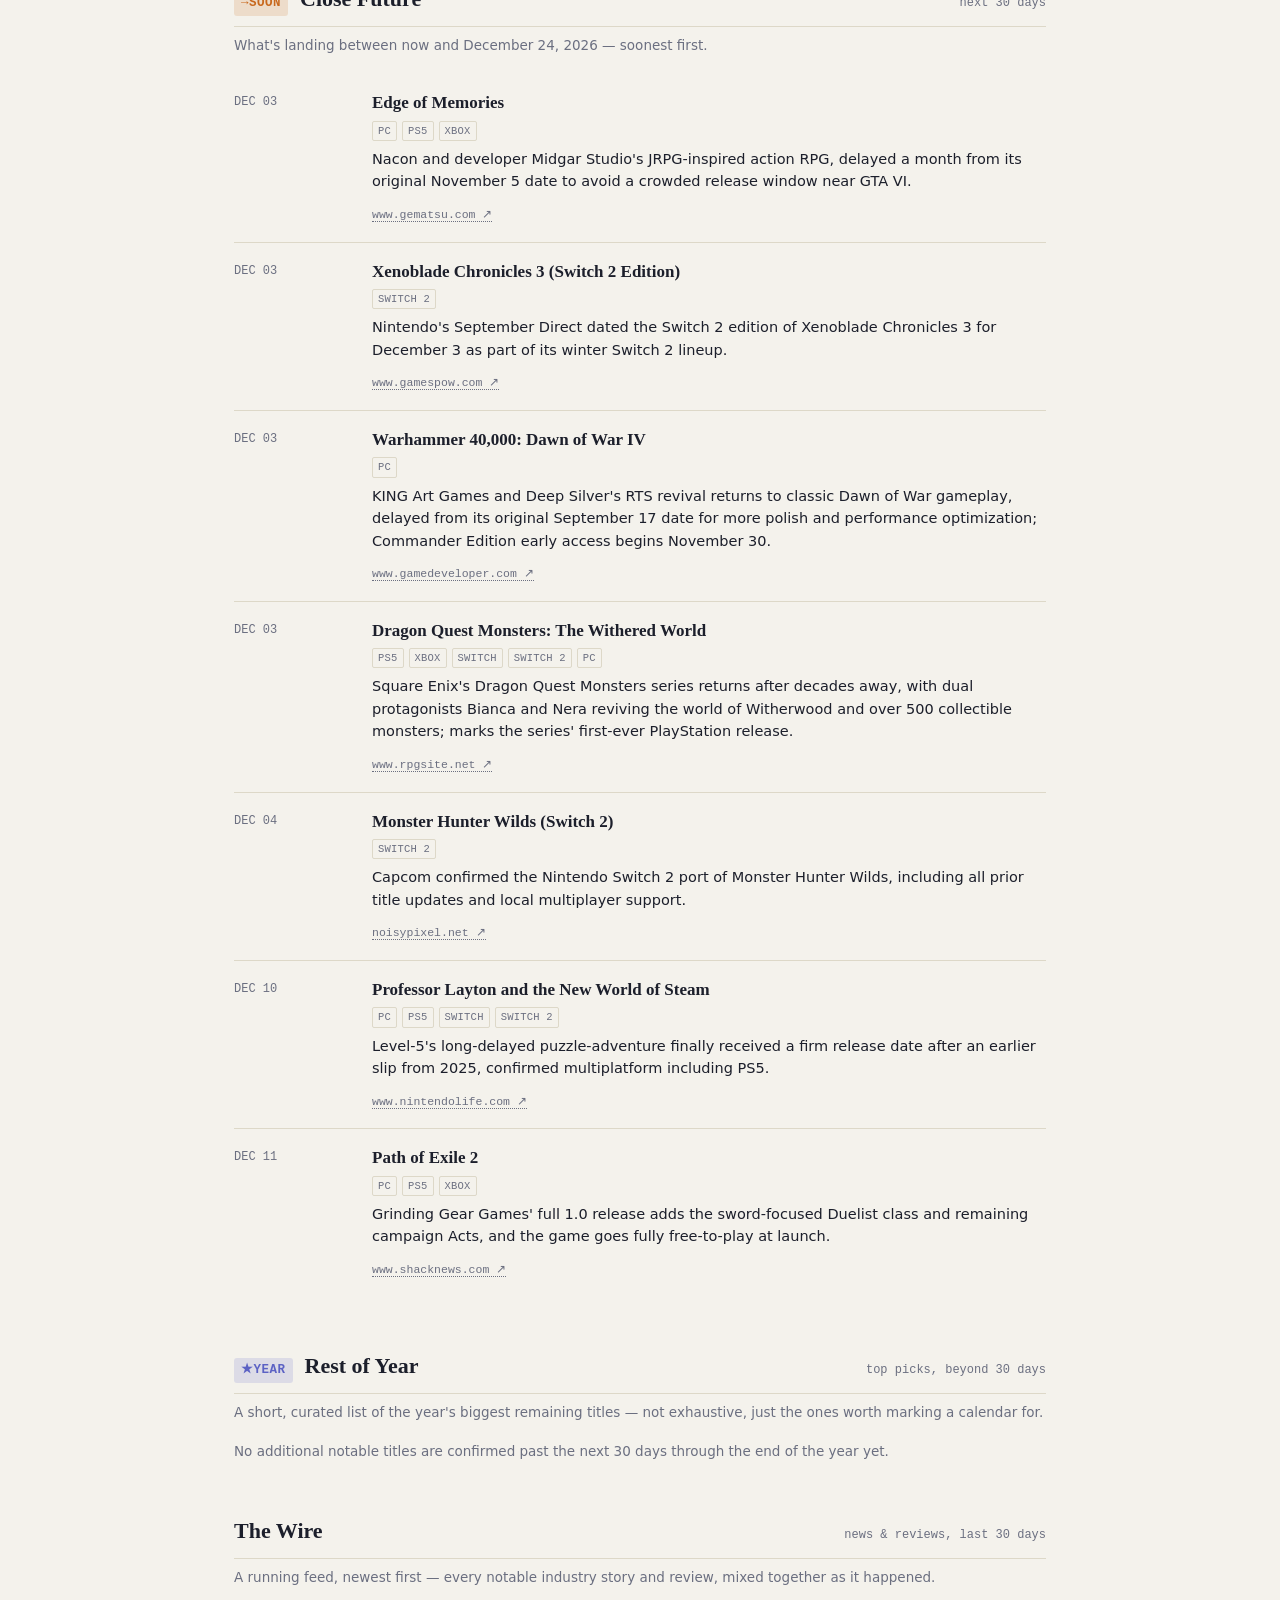
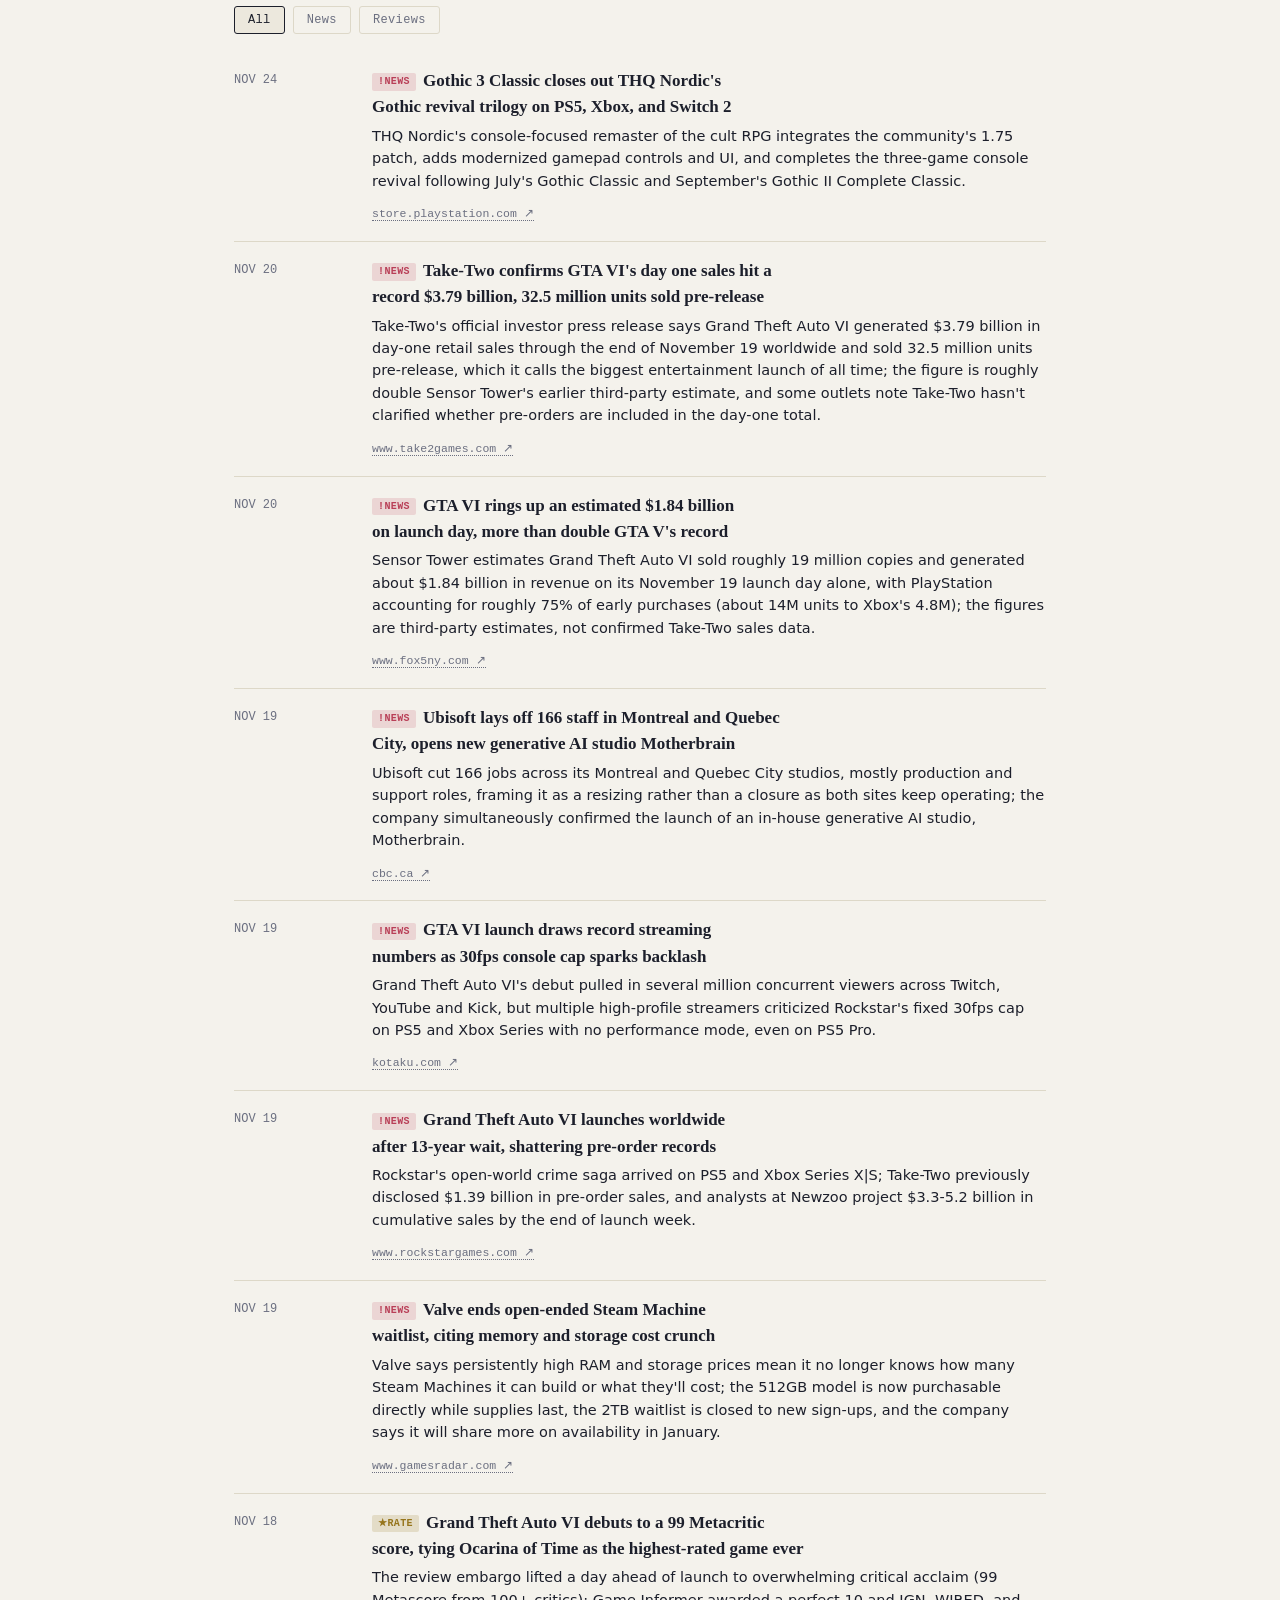
==== commit 943febf0: "Daily update 2026-11-24" ====
--- a/index.html
+++ b/index.html
@@ -1,6 +1,4 @@
-<!doctype html><html lang="en"><head><meta charset="utf-8"><meta name="viewport" content="width=device-width, initial-scale=1"><title>The Build — Game News Digest</title><meta name="description" content="A daily-updating log of the video game industry: recently released games, what's landing in the next 30 days, the year's biggest remaining titles, and a rolling wire of gaming news and reviews."><meta property="og:title" content="The Build — Game News Digest"><meta property="og:description" content="A daily-updating log of the video game industry."><meta property="og:type" content="website"><meta name="theme-color" content="#12141c"><meta name="google-site-verification" content="c5SLfzY0zA6ZVP6xNmzK1aQn2I8LP2jN-NHro6beuhE" />
-<title>The Build &mdash; Game News Digest</title>
-<style>
+<!doctype html><html lang="en"><head><meta charset="utf-8"><meta name="viewport" content="width=device-width, initial-scale=1"><title>The Build — Game News Digest</title><meta name="description" content="A daily-updating log of the video game industry: recently released games, what's landing in the next 30 days, the year's biggest remaining titles, and a rolling wire of gaming news and reviews."><meta property="og:title" content="The Build — Game News Digest"><meta property="og:description" content="A daily-updating log of the video game industry."><meta property="og:type" content="website"><meta name="theme-color" content="#12141c"><meta name="google-site-verification" content="c5SLfzY0zA6ZVP6xNmzK1aQn2I8LP2jN-NHro6beuhE" /><style>
   :root {
     --bg: #f4f2ec;
     --surface: #ffffff;
@@ -314,15 +312,13 @@
       to { opacity: 1; transform: translateY(0); }
     }
   }
-</style>
-
-<body>
+</style></head><body>
 <div class="wrap">
 
   <header class="banner reveal">
-    <div class="eyebrow"><span class="dot"></span>BUILD &nbsp;&middot;&nbsp; NOVEMBER 23, 2026 &nbsp;&middot;&nbsp; UPDATED DAILY</div>
+    <div class="eyebrow"><span class="dot"></span>BUILD &nbsp;&middot;&nbsp; NOVEMBER 24, 2026 &nbsp;&middot;&nbsp; UPDATED DAILY</div>
     <h1 class="title">The Build</h1>
-    <p class="dek">A running log of the games industry &mdash; <strong>73 released in the last 60 days</strong>, <strong>8 landing in the next 30</strong>, the year&#x27;s biggest remaining titles, and a rolling wire of news and reviews.</p>
+    <p class="dek">A running log of the games industry &mdash; <strong>70 released in the last 60 days</strong>, <strong>7 landing in the next 30</strong>, the year&#x27;s biggest remaining titles, and a rolling wire of news and reviews.</p>
     <nav class="jump">
       <a class="n-recent" href="#recent">+ RECENT</a>
       <a class="n-future" href="#future">&rarr; CLOSE FUTURE</a>
@@ -332,10 +328,10 @@
   </header>
 
   <div class="stats reveal">
-    <div class="stat recent"><div class="n">73</div><div class="l">Released, last 60d</div></div>
-    <div class="stat future"><div class="n">8</div><div class="l">Landing, next 30d</div></div>
+    <div class="stat recent"><div class="n">70</div><div class="l">Released, last 60d</div></div>
+    <div class="stat future"><div class="n">7</div><div class="l">Landing, next 30d</div></div>
     <div class="stat year"><div class="n">0</div><div class="l">Rest-of-year picks</div></div>
-    <div class="stat wire"><div class="n">49</div><div class="l">Wire items, last 30d</div></div>
+    <div class="stat wire"><div class="n">51</div><div class="l">Wire items, last 30d</div></div>
   </div>
 
   <section class="log" id="recent">
@@ -344,8 +340,17 @@
       <h2>Recently Released</h2>
       <span class="count">last 60 days</span>
     </div>
-    <p class="log-sub">Everything that&#x27;s shipped since September 24, 2026 &mdash; newest first.</p>
+    <p class="log-sub">Everything that&#x27;s shipped since September 25, 2026 &mdash; newest first.</p>
     <div class="entries">
+      <div class="entry">
+        <div class="when">NOV 24</div>
+        <div class="body">
+          <h3><a href="https://www.playnews.gg/en/release-dates/gothic-3-classic-release-date-price-and-editions-on-ps5-xbox-series-and-switch-2" target="_blank" rel="noopener">Gothic 3 Classic</a></h3>
+          <div class="platforms"><span>PS5</span><span>XBOX</span><span>SWITCH 2</span></div>
+          <p>THQ Nordic closes out its console revival of the cult RPG trilogy that inspired The Witcher, following July&#x27;s Gothic Classic and September&#x27;s Gothic II Complete Classic.</p>
+          <a class="src" href="https://www.playnews.gg/en/release-dates/gothic-3-classic-release-date-price-and-editions-on-ps5-xbox-series-and-switch-2" target="_blank" rel="noopener">www.playnews.gg &#8599;</a>
+        </div>
+      </div>
       <div class="entry">
         <div class="when">NOV 19</div>
         <div class="body">
@@ -965,42 +970,6 @@
           <div class="platforms"><span>PC</span><span>PS5</span><span>XBOX</span><span>SWITCH</span><span>SWITCH 2</span></div>
           <p>EA&#x27;s annual football simulation sequel launches worldwide with the new &quot;The Grounds&quot; mode, with early access from September 18 for Ultimate edition owners.</p>
           <a class="src" href="https://www.colby.si/novica/ea-sports-fc-27-launches-worldwide-on-september-25-2026/" target="_blank" rel="noopener">www.colby.si &#8599;</a>
-        </div>
-      </div>
-      <div class="entry">
-        <div class="when">SEP 24</div>
-        <div class="body">
-          <h3><a href="https://www.remedygames.com/article/control-resonant-launches-worldwide-on-september-24" target="_blank" rel="noopener">Control Resonant</a></h3>
-          <div class="platforms"><span>PS5</span><span>XBOX</span><span>PC</span></div>
-          <p>Remedy Entertainment&#x27;s sequel to Control, revealed with a reality-bending trailer at Gamescom; players return to the Federal Bureau of Control to reclaim Manhattan and their humanity.</p>
-          <a class="src" href="https://www.remedygames.com/article/control-resonant-launches-worldwide-on-september-24" target="_blank" rel="noopener">www.remedygames.com &#8599;</a>
-        </div>
-      </div>
-      <div class="entry">
-        <div class="when">SEP 24</div>
-        <div class="body">
-          <h3><a href="https://nintendolife.com/guides/new-nintendo-switch-games-release-dates-all-announced-switch-titles" target="_blank" rel="noopener">Dragon Quest XI S: Definitive Edition (Switch 2)</a></h3>
-          <div class="platforms"><span>SWITCH 2</span></div>
-          <p>Square Enix&#x27;s acclaimed JRPG Dragon Quest XI S gets a native Switch 2 relaunch.</p>
-          <a class="src" href="https://nintendolife.com/guides/new-nintendo-switch-games-release-dates-all-announced-switch-titles" target="_blank" rel="noopener">nintendolife.com &#8599;</a>
-        </div>
-      </div>
-      <div class="entry">
-        <div class="when">SEP 24</div>
-        <div class="body">
-          <h3><a href="https://www.gematsu.com/2026/05/hell-is-us-coming-to-switch-2-on-september-24" target="_blank" rel="noopener">Hell is Us (Switch 2)</a></h3>
-          <div class="platforms"><span>SWITCH 2</span></div>
-          <p>Rogue Factor&#x27;s atmospheric action-adventure game, originally released in 2025, arrives on Switch 2.</p>
-          <a class="src" href="https://www.gematsu.com/2026/05/hell-is-us-coming-to-switch-2-on-september-24" target="_blank" rel="noopener">www.gematsu.com &#8599;</a>
-        </div>
-      </div>
-      <div class="entry">
-        <div class="when">SEP 24</div>
-        <div class="body">
-          <h3><a href="https://gameinformer.com/state-of-play/2026/06/02/silent-hill-townfall-arrives-in-september" target="_blank" rel="noopener">Silent Hill: Townfall</a></h3>
-          <div class="platforms"><span>PS5</span><span>PC</span></div>
-          <p>Konami/No Code&#x27;s new mainline horror entry set in the fictional town of St. Amelia, marking a third consecutive annual Silent Hill release; Xbox and Switch 2 versions follow at least six months later.</p>
-          <a class="src" href="https://gameinformer.com/state-of-play/2026/06/02/silent-hill-townfall-arrives-in-september" target="_blank" rel="noopener">gameinformer.com &#8599;</a>
         </div>
       </div>
     </div>
@@ -1012,17 +981,8 @@
       <h2>Close Future</h2>
       <span class="count">next 30 days</span>
     </div>
-    <p class="log-sub">What&#x27;s landing between now and December 23, 2026 &mdash; soonest first.</p>
+    <p class="log-sub">What&#x27;s landing between now and December 24, 2026 &mdash; soonest first.</p>
     <div class="entries">
-      <div class="entry">
-        <div class="when">NOV 24</div>
-        <div class="body">
-          <h3><a href="https://www.playnews.gg/en/release-dates/gothic-3-classic-release-date-price-and-editions-on-ps5-xbox-series-and-switch-2" target="_blank" rel="noopener">Gothic 3 Classic</a></h3>
-          <div class="platforms"><span>PS5</span><span>XBOX</span><span>SWITCH 2</span></div>
-          <p>THQ Nordic closes out its console revival of the cult RPG trilogy that inspired The Witcher, following July&#x27;s Gothic Classic and September&#x27;s Gothic II Complete Classic.</p>
-          <a class="src" href="https://www.playnews.gg/en/release-dates/gothic-3-classic-release-date-price-and-editions-on-ps5-xbox-series-and-switch-2" target="_blank" rel="noopener">www.playnews.gg &#8599;</a>
-        </div>
-      </div>
       <div class="entry">
         <div class="when">DEC 03</div>
         <div class="body">
@@ -1114,6 +1074,14 @@
     </div>
     <div class="entries">
       <div class="entry" data-type="news">
+        <div class="when">NOV 24</div>
+        <div class="body">
+          <h3><span class="itag news">!NEWS</span><a href="https://store.playstation.com/en-gb/concept/10009603" target="_blank" rel="noopener">Gothic 3 Classic closes out THQ Nordic&#x27;s Gothic revival trilogy on PS5, Xbox, and Switch 2</a></h3>
+          <p>THQ Nordic&#x27;s console-focused remaster of the cult RPG integrates the community&#x27;s 1.75 patch, adds modernized gamepad controls and UI, and completes the three-game console revival following July&#x27;s Gothic Classic and September&#x27;s Gothic II Complete Classic.</p>
+          <a class="src" href="https://store.playstation.com/en-gb/concept/10009603" target="_blank" rel="noopener">store.playstation.com &#8599;</a>
+        </div>
+      </div>
+      <div class="entry" data-type="news">
         <div class="when">NOV 20</div>
         <div class="body">
           <h3><span class="itag news">!NEWS</span><a href="https://www.take2games.com/ir/news/grand-theft-auto-vi-shatters-entertainment-box-office-records" target="_blank" rel="noopener">Take-Two confirms GTA VI&#x27;s day one sales hit a record $3.79 billion, 32.5 million units sold pre-release</a></h3>
@@ -1186,6 +1154,22 @@
         </div>
       </div>
       <div class="entry" data-type="news">
+        <div class="when">NOV 17</div>
+        <div class="body">
+          <h3><span class="itag news">!NEWS</span><a href="https://www.gematsu.com/2026/11/the-game-awards-2026-nominees-announced" target="_blank" rel="noopener">The Game Awards 2026 confirms December 10 ceremony as GTA VI leads with eight nominations</a></h3>
+          <p>Geoff Keighley&#x27;s annual awards show revealed its full nominee list via livestream, with Grand Theft Auto VI topping the pack at eight nominations and joining 007 First Light, Control Resonant, Phantom Blade Zero, Resident Evil Requiem, and The Legend of Zelda: Ocarina of Time in the Game of the Year category; the ceremony airs live from the Peacock Theater in Los Angeles on December 10.</p>
+          <a class="src" href="https://www.gematsu.com/2026/11/the-game-awards-2026-nominees-announced" target="_blank" rel="noopener">www.gematsu.com &#8599;</a>
+        </div>
+      </div>
+      <div class="entry" data-type="news">
+        <div class="when">NOV 17</div>
+        <div class="body">
+          <h3><span class="itag news">!NEWS</span><a href="https://twistedvoxel.com/playstation-plus-december-2026-leaving-games/" target="_blank" rel="noopener">Sony confirms six games leaving PlayStation Plus Game Catalog in December</a></h3>
+          <p>Granblue Fantasy: Relink, Somerville, Fade to Silence, Dark Rose Valkyrie, Root Letter, and Jake Hunter Detective Story: Prism of Eyes are set to leave the Extra/Premium Game Catalog around December 15, 2026, ahead of the service&#x27;s December additions.</p>
+          <a class="src" href="https://twistedvoxel.com/playstation-plus-december-2026-leaving-games/" target="_blank" rel="noopener">twistedvoxel.com &#8599;</a>
+        </div>
+      </div>
+      <div class="entry" data-type="news">
         <div class="when">NOV 15</div>
         <div class="body">
           <h3><span class="itag news">!NEWS</span><a href="https://www.ggrecon.com/articles/game-pass-essential-banjo-kazooie-november-15/" target="_blank" rel="noopener">Xbox marks 25th anniversary with retro Game Pass additions</a></h3>
@@ -1497,20 +1481,12 @@
           <a class="src" href="https://www.gematsu.com/2026/10/report-sucker-punch-productions-lays-off-26-staff" target="_blank" rel="noopener">www.gematsu.com &#8599;</a>
         </div>
       </div>
-      <div class="entry" data-type="rate">
-        <div class="when">OCT 24</div>
-        <div class="body">
-          <h3><span class="itag rate">&#9733;RATE</span><a href="https://geekchamp.com/famitsu-review-scores-for-october-24-2026-hello-kitty-party-land-earns-32-40/" target="_blank" rel="noopener">Hello Kitty Party Land - Famitsu 32/40</a></h3>
-          <p>Famitsu&#x27;s panel scored Bandai Namco/Sanrio&#x27;s Switch and Switch 2 party game 8/8/9/7 (32/40) ahead of its October 29 launch; early Western coverage flagged some navigation/UI friction across its 45-plus minigames and 16-character lineup.</p>
-          <a class="src" href="https://geekchamp.com/famitsu-review-scores-for-october-24-2026-hello-kitty-party-land-earns-32-40/" target="_blank" rel="noopener">geekchamp.com &#8599;</a>
-        </div>
-      </div>
     </div>
   </section>
 
   <footer>
     <span>Compiled by a daily Claude Code routine &middot; backed by a Google Sheet data store &middot; sources linked throughout</span>
-    <span>Last updated November 23, 2026</span>
+    <span>Last updated November 24, 2026</span>
   </footer>
 
 </div>
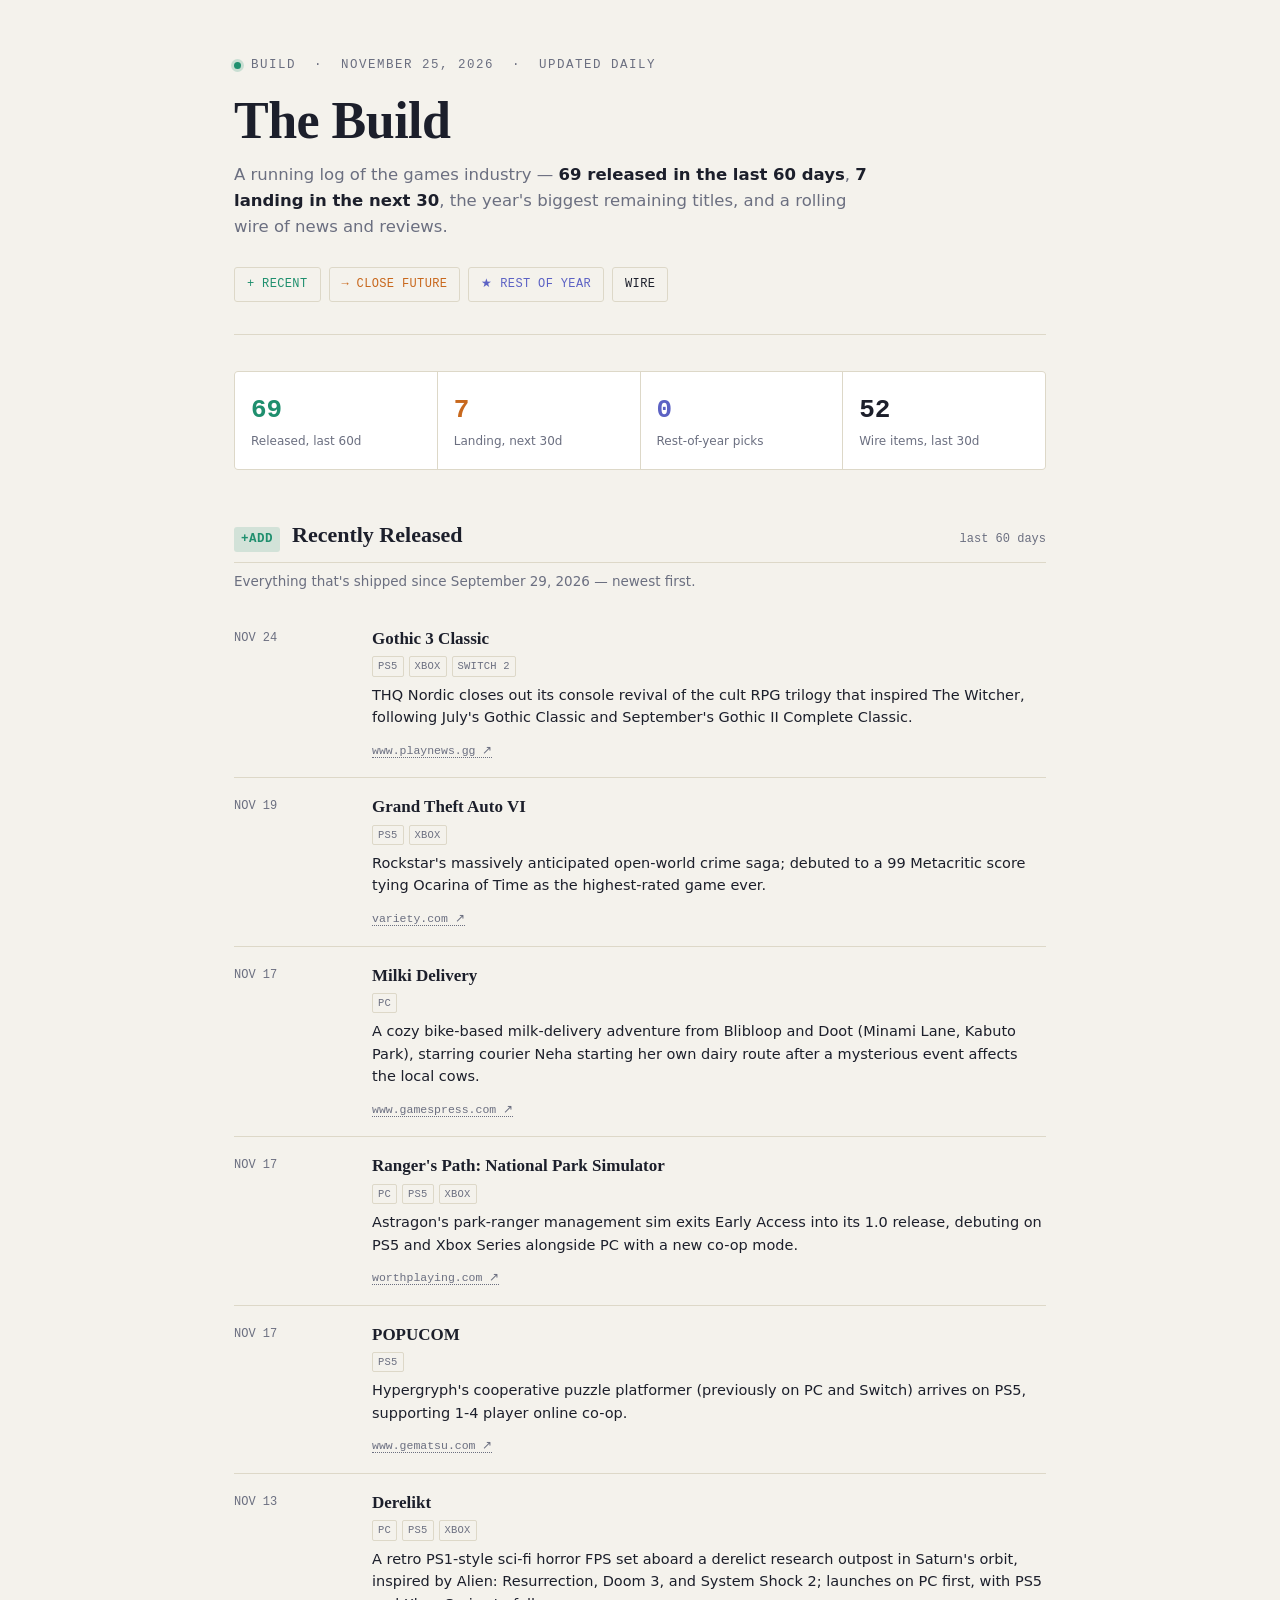
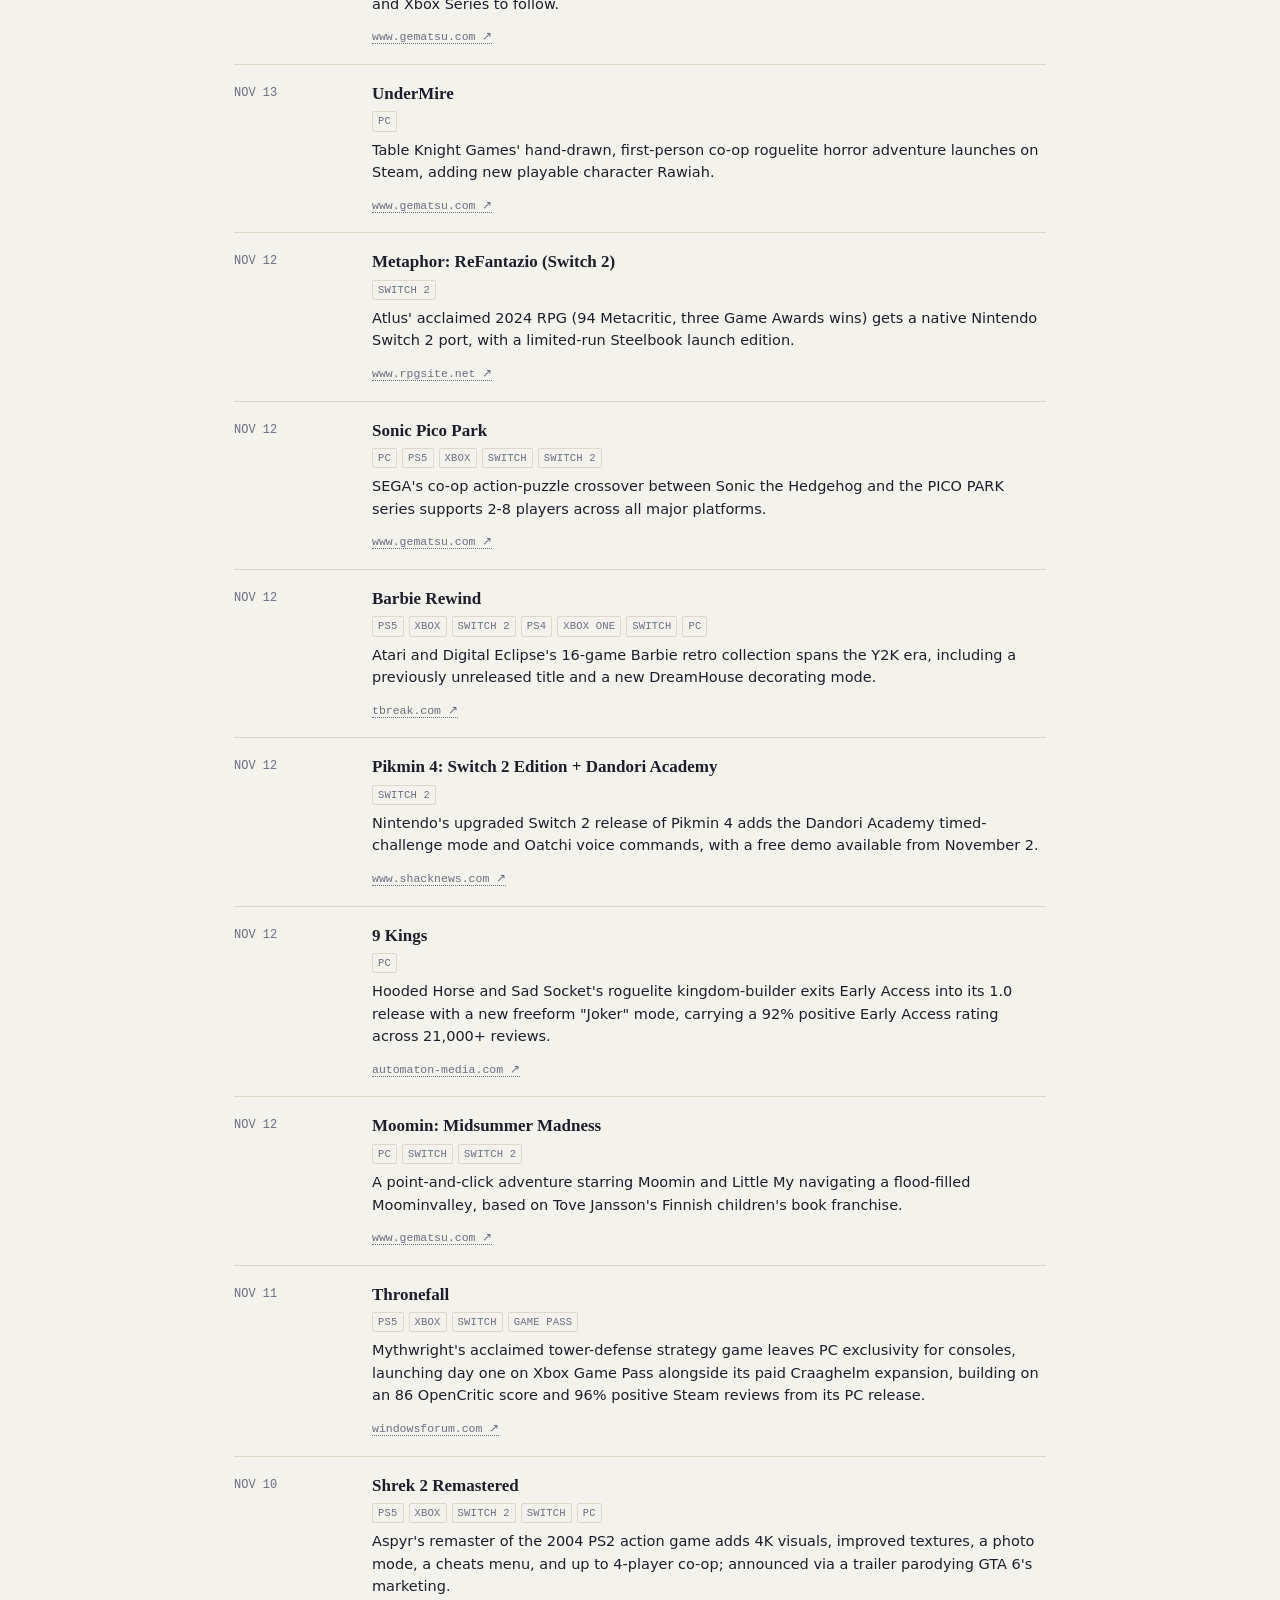
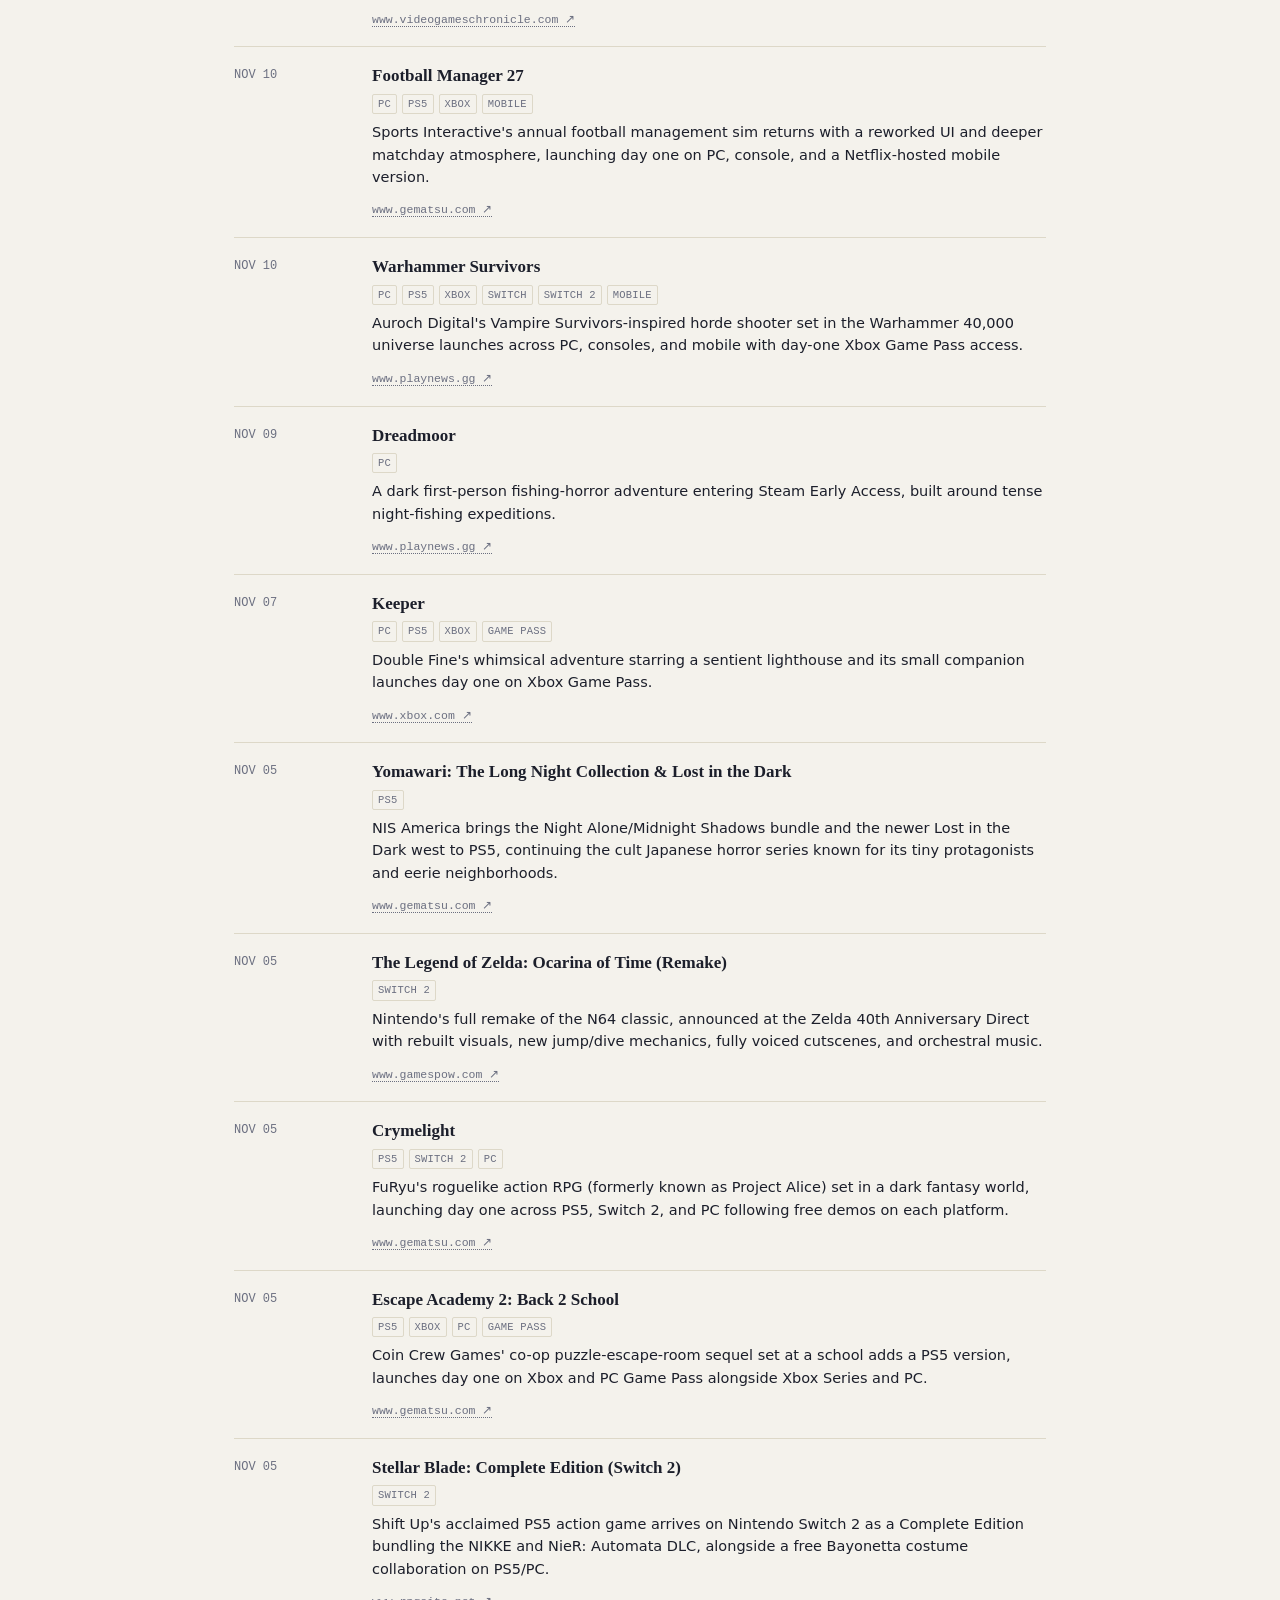
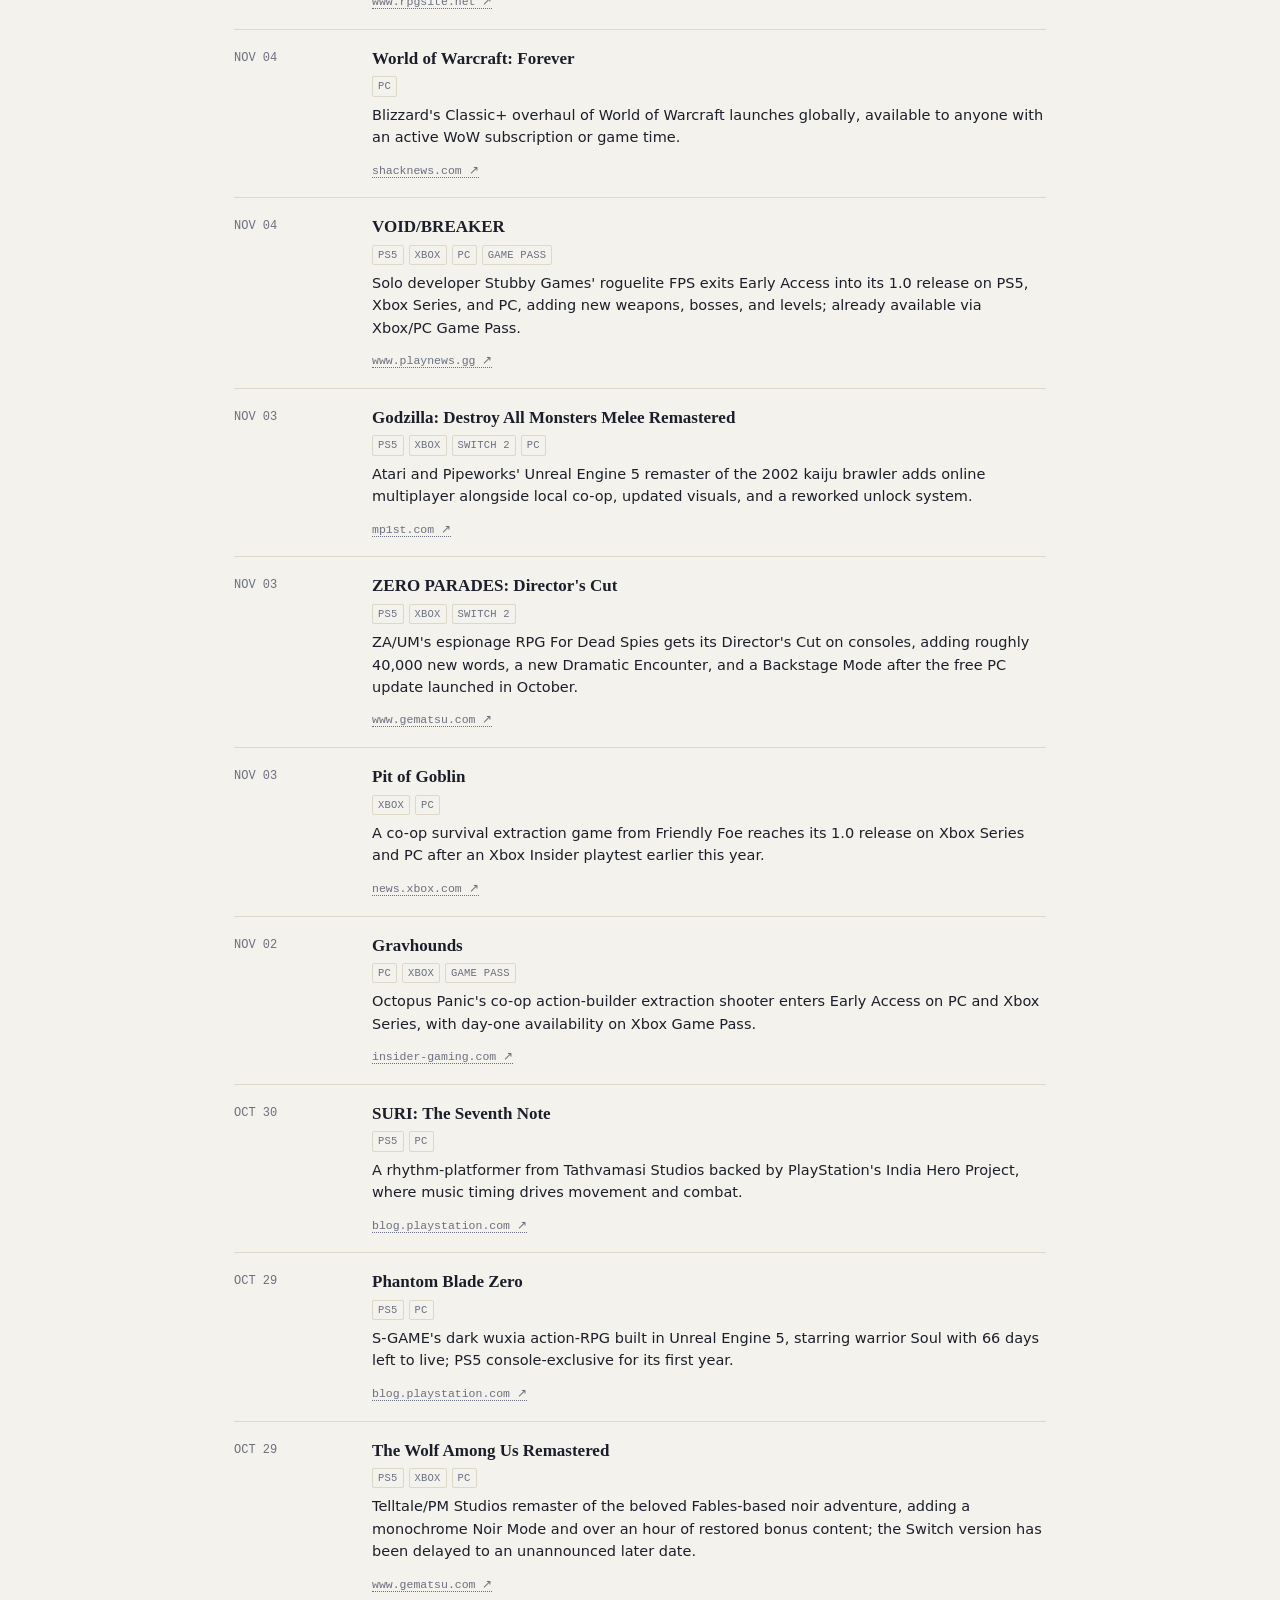
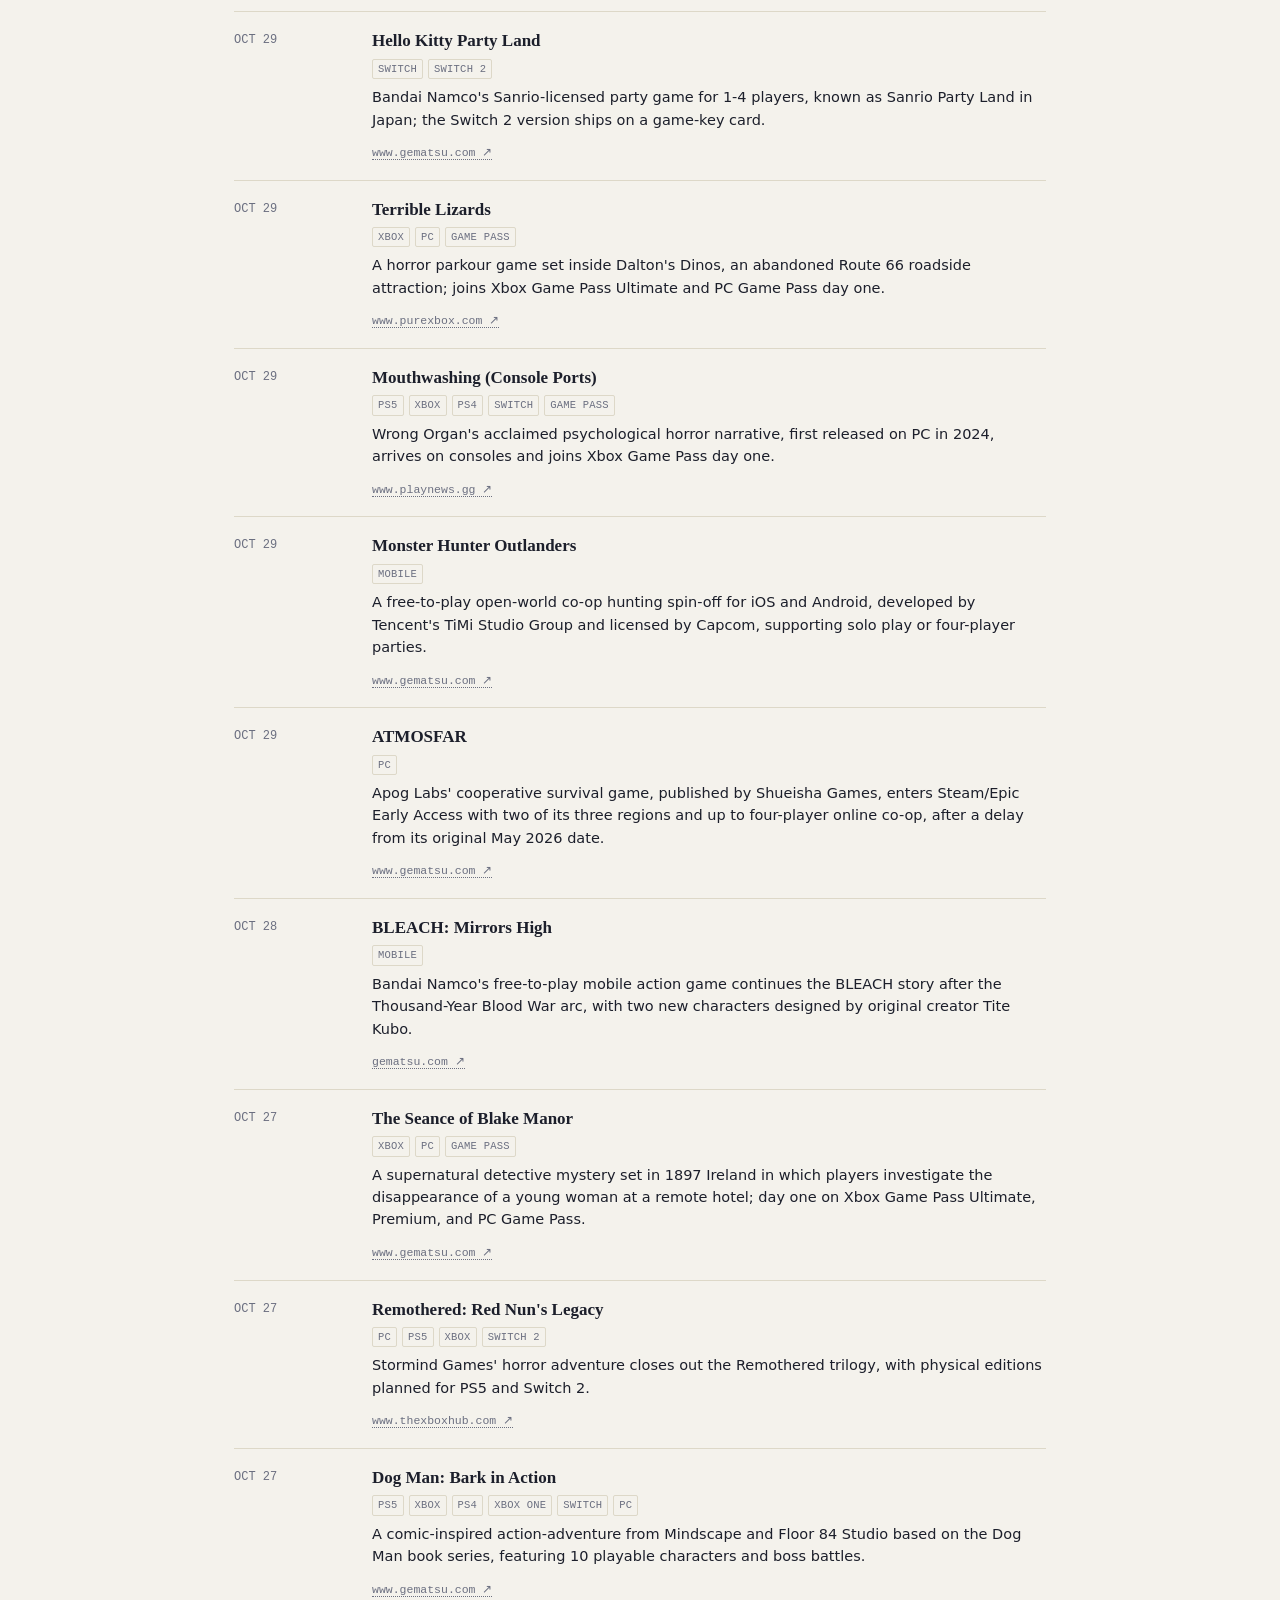
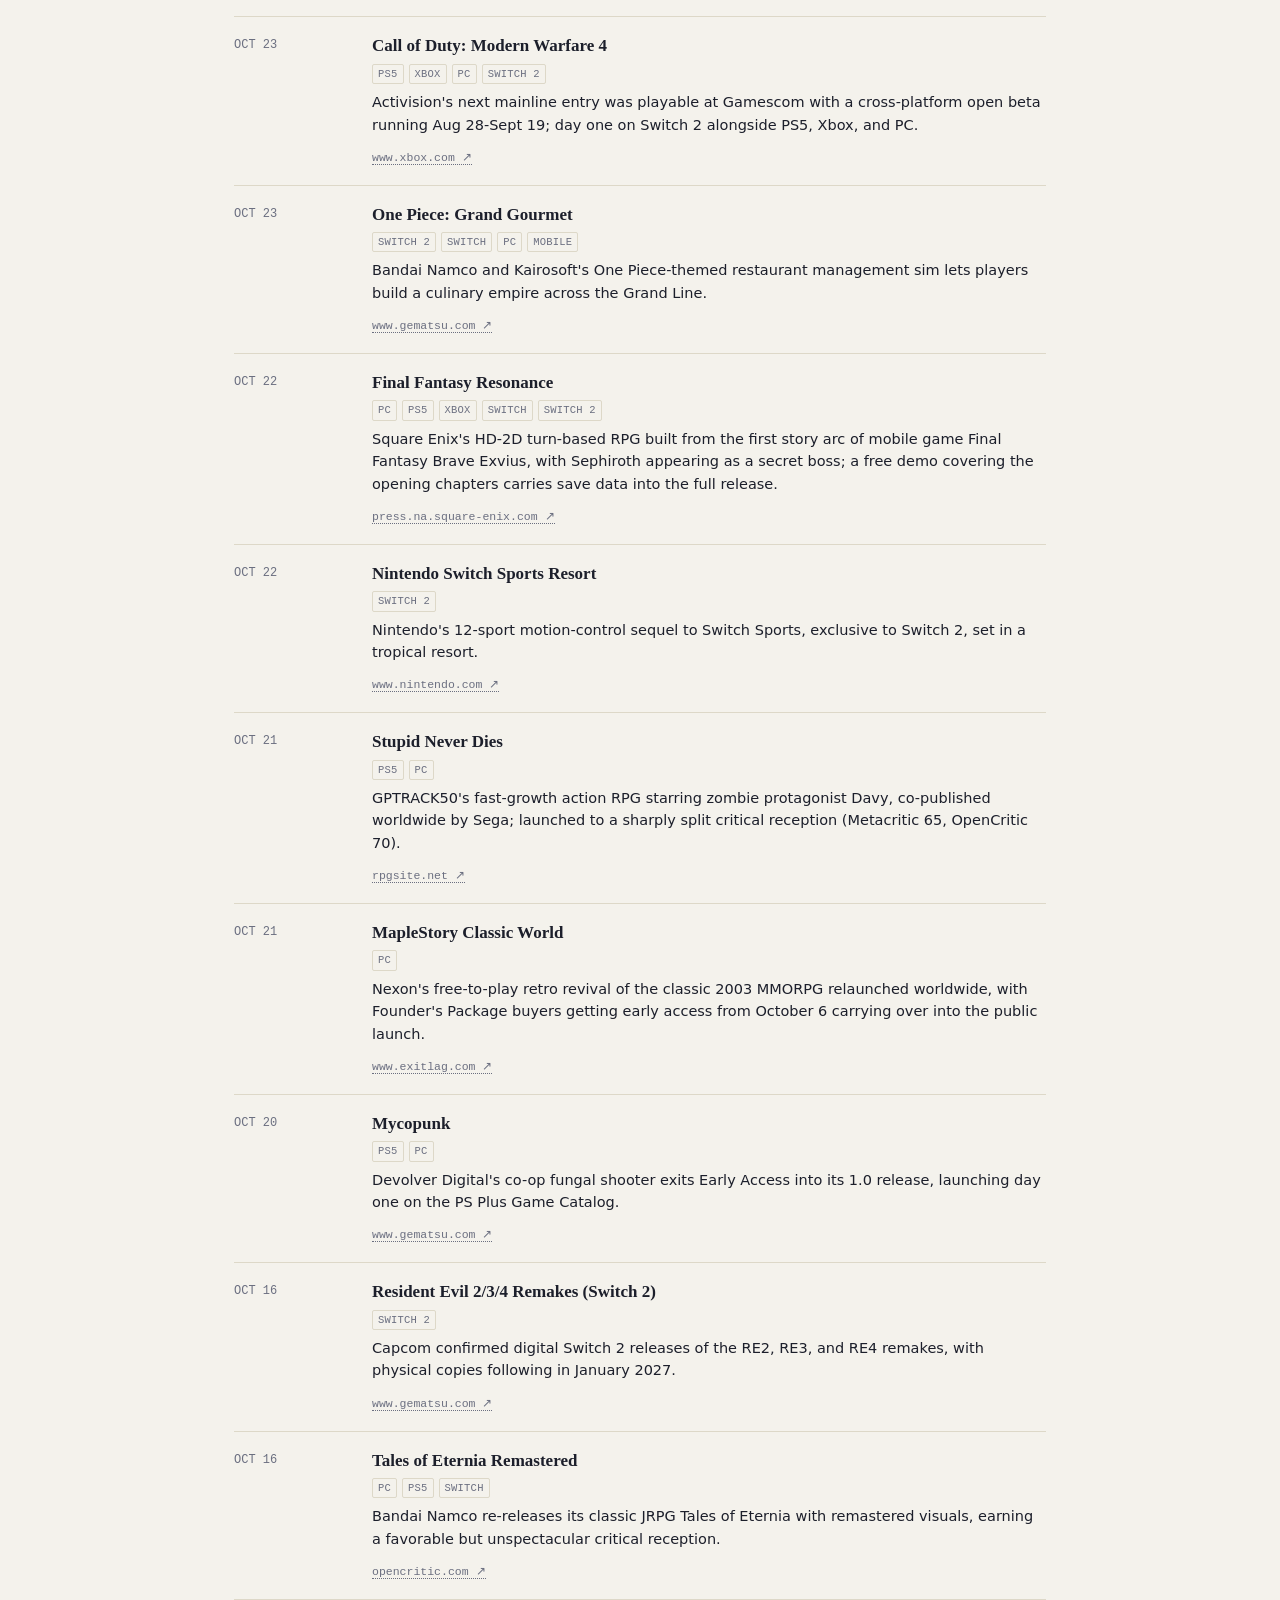
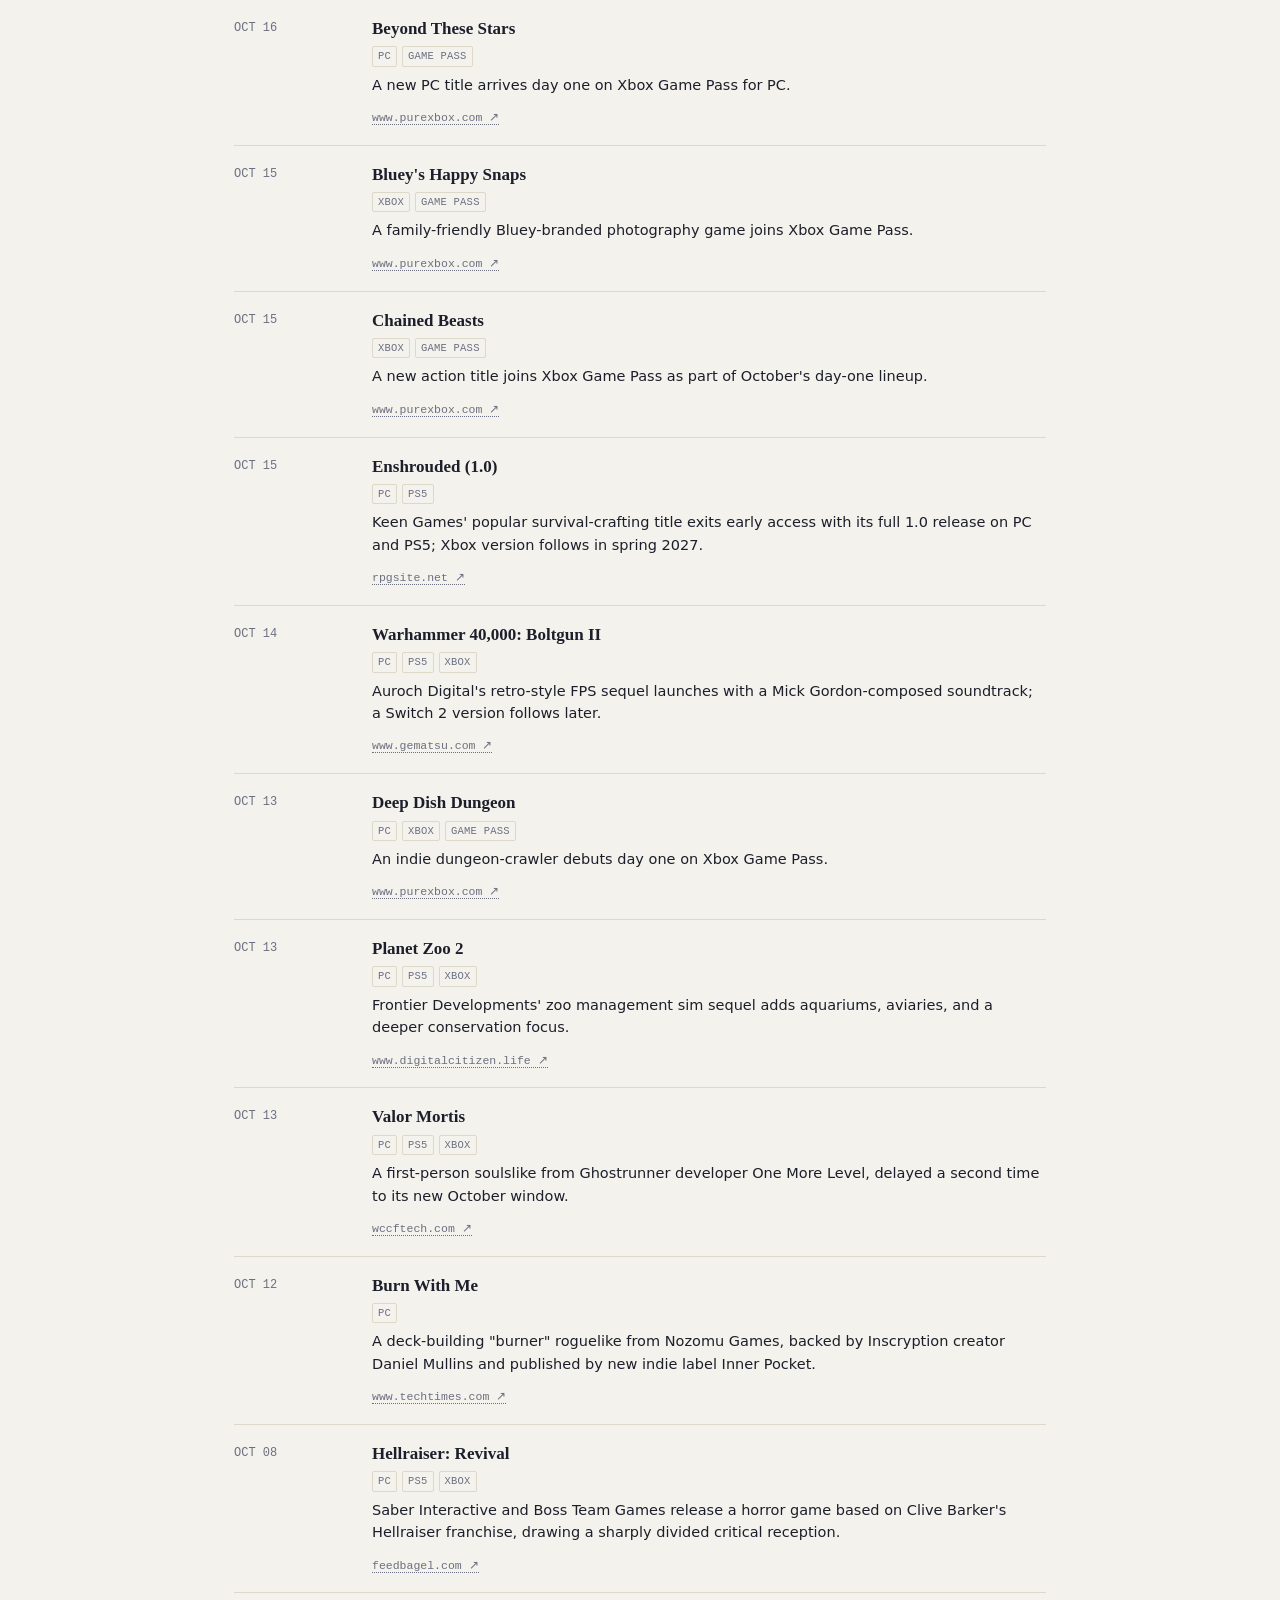
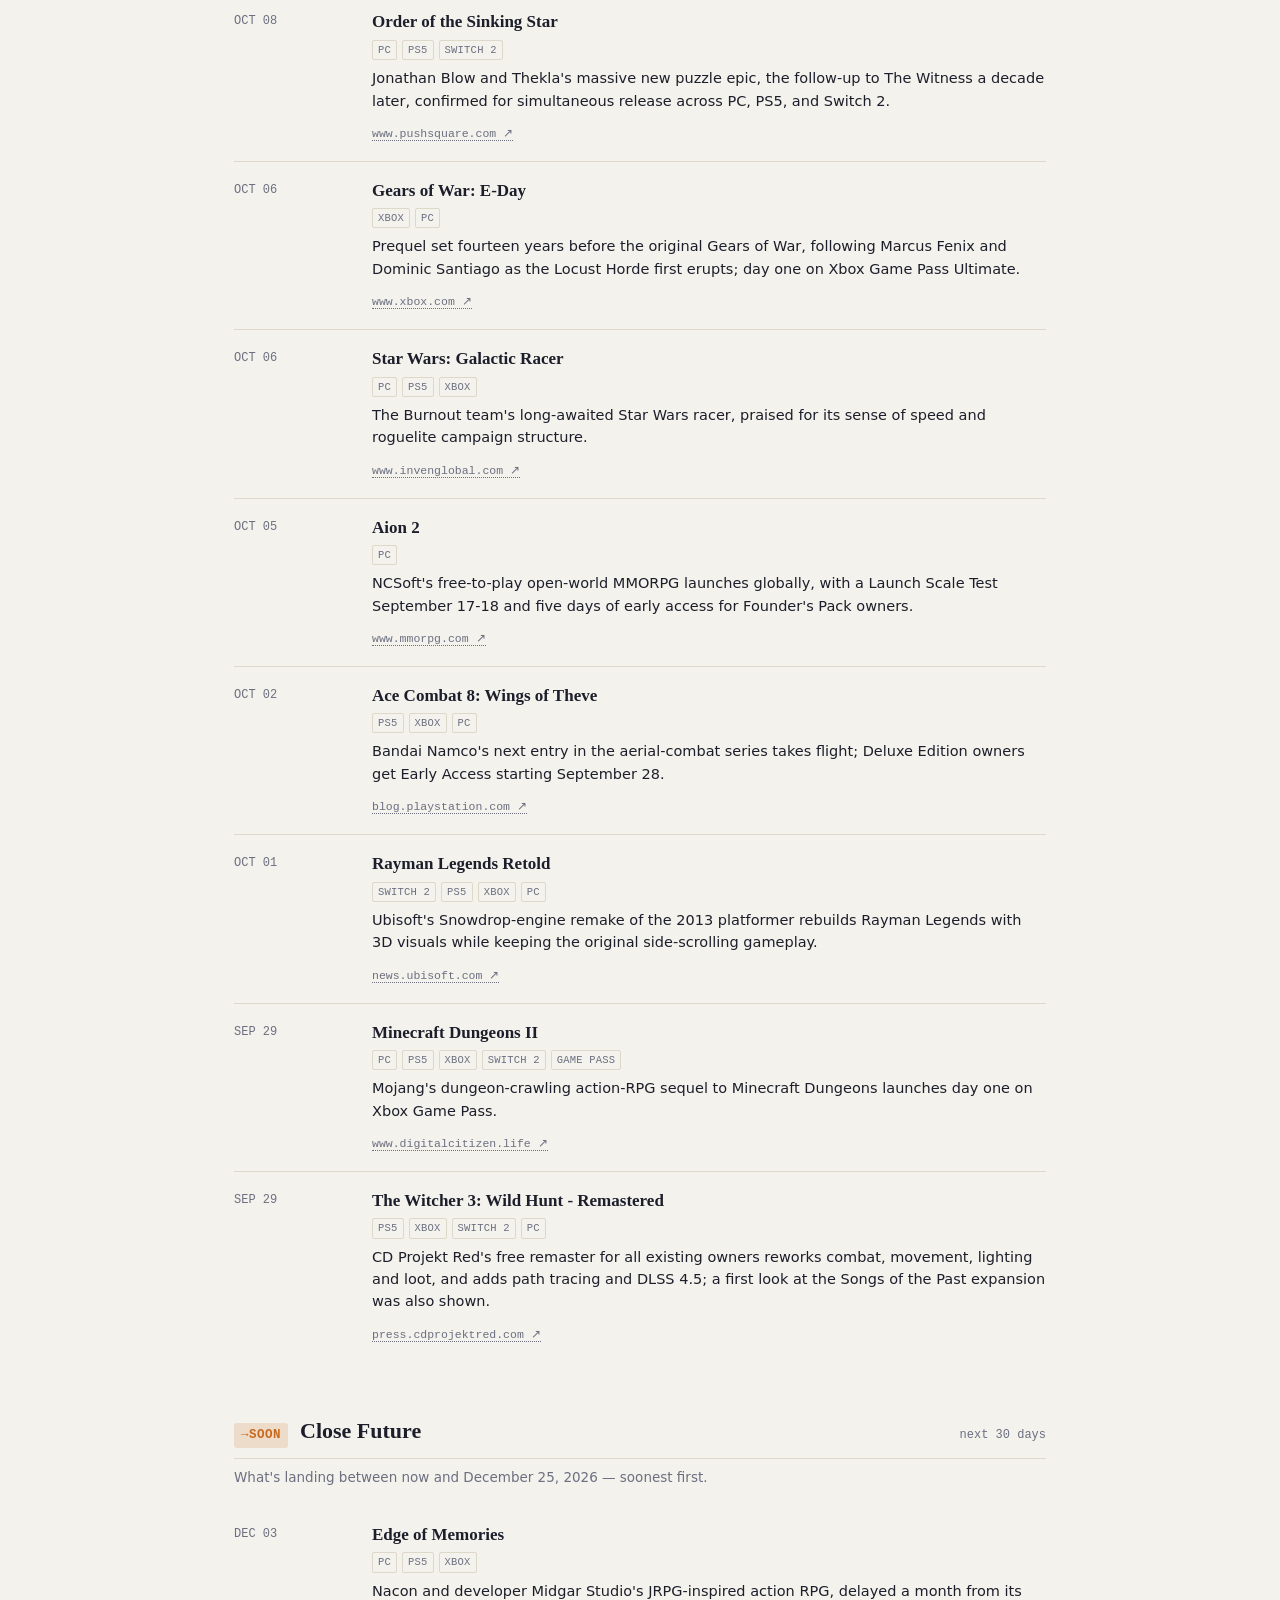
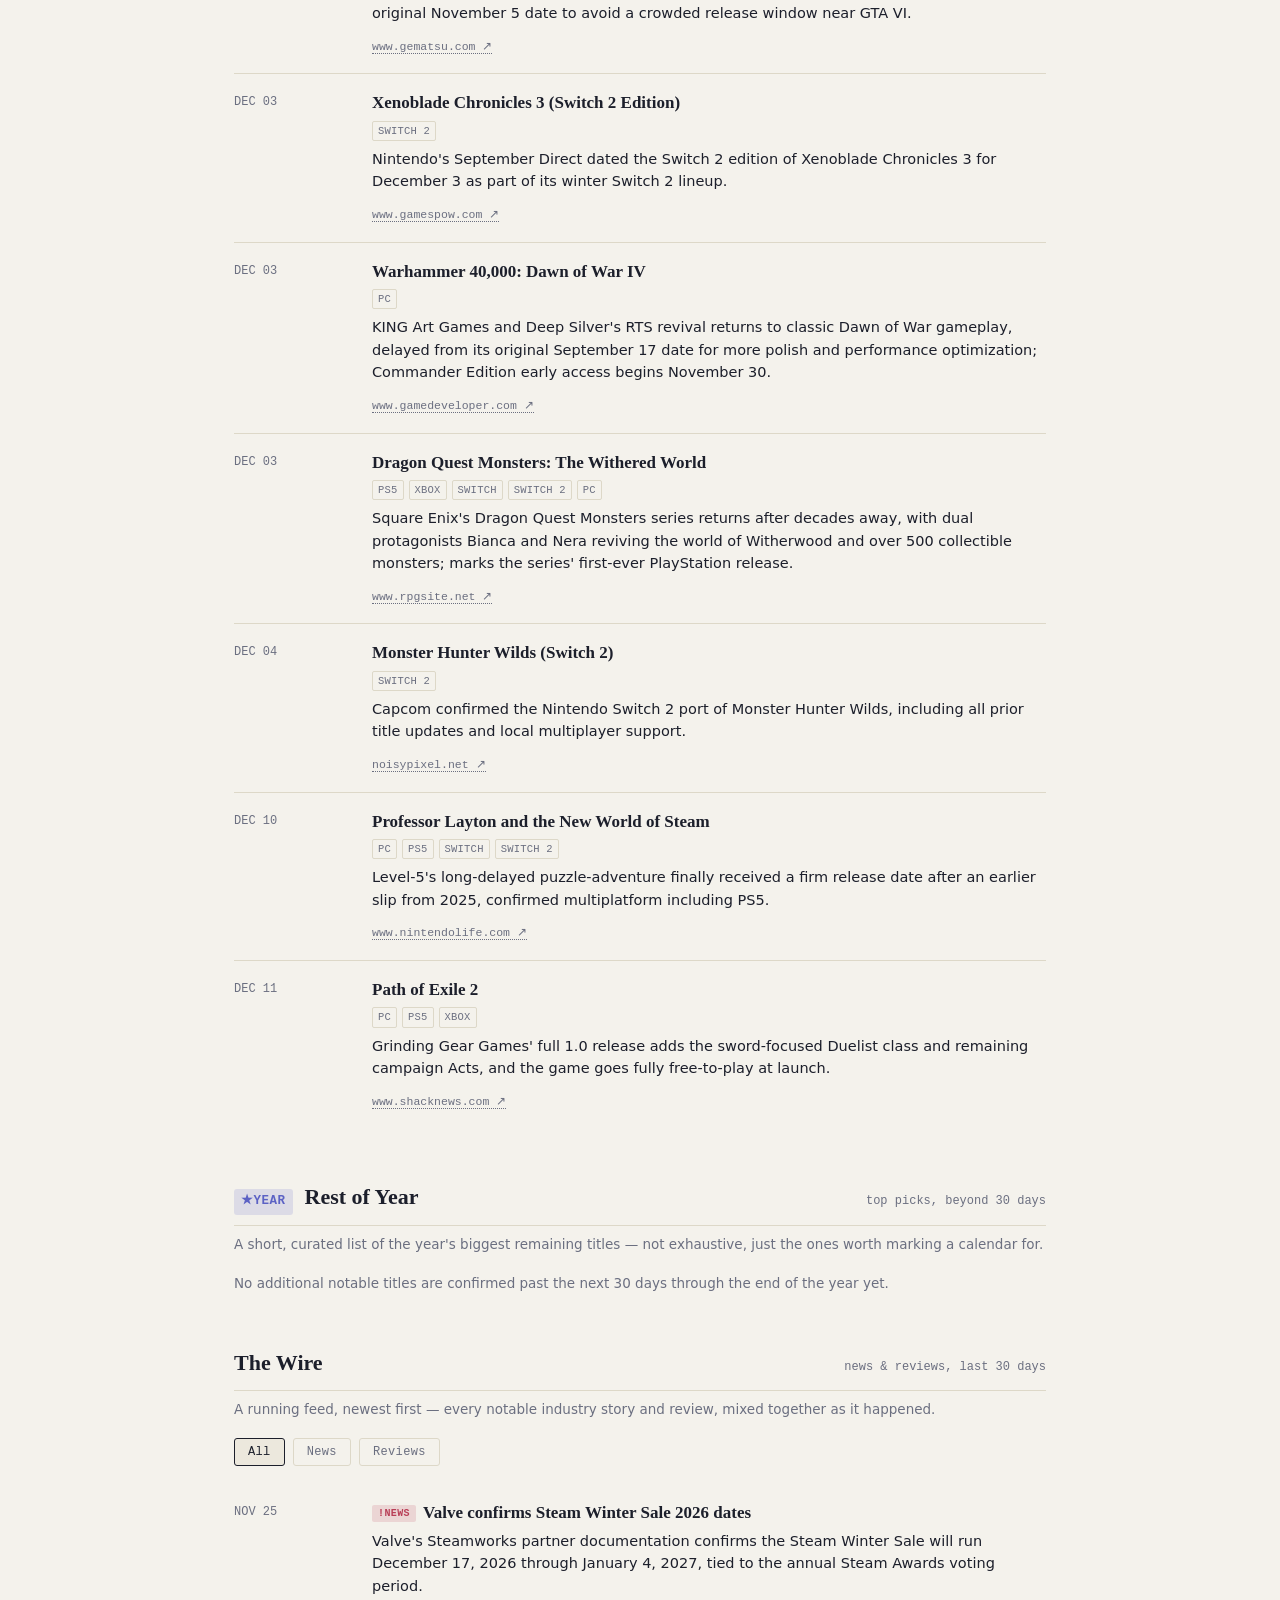
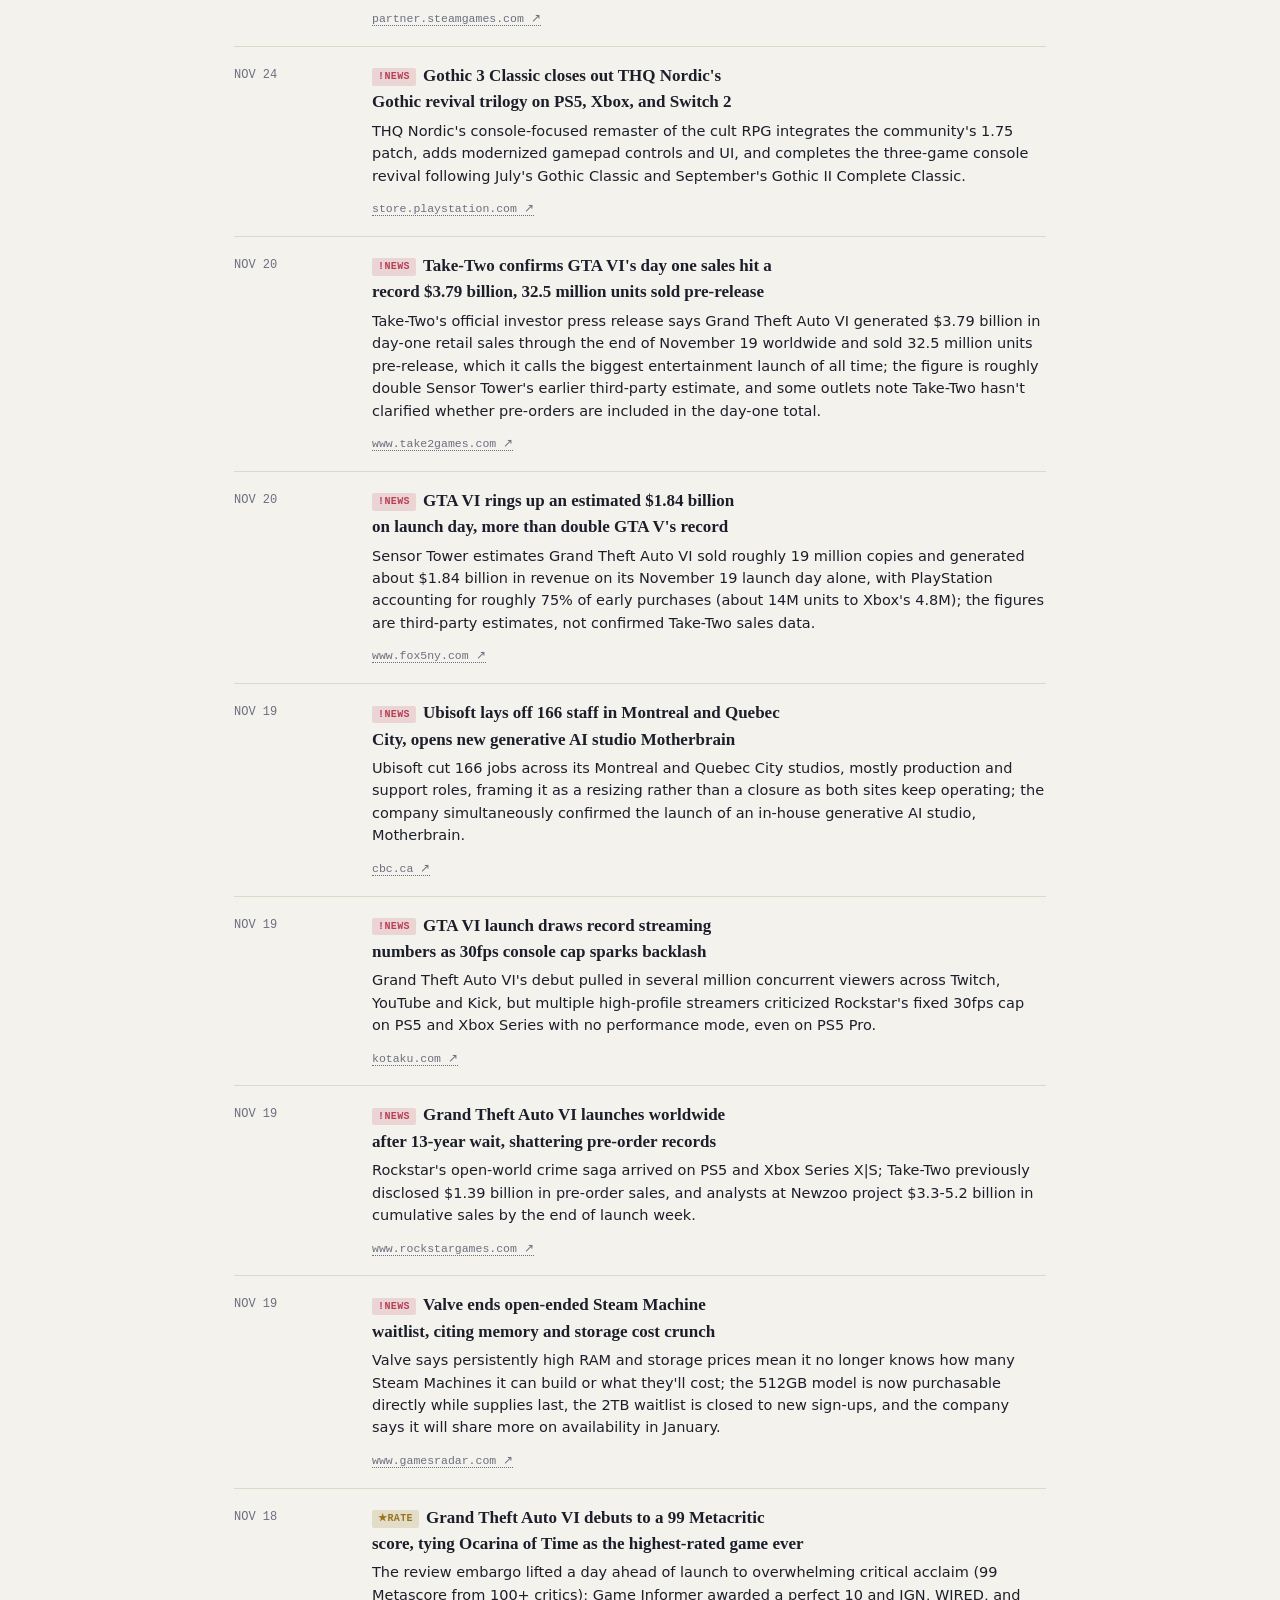
==== commit 863029af: "Daily update November 25, 2026 Co-Authored-By: Claude Sonnet 5 <noreply@anthropic.com> Claude-Sessio" ====
--- a/index.html
+++ b/index.html
@@ -316,9 +316,9 @@
 <div class="wrap">
 
   <header class="banner reveal">
-    <div class="eyebrow"><span class="dot"></span>BUILD &nbsp;&middot;&nbsp; NOVEMBER 24, 2026 &nbsp;&middot;&nbsp; UPDATED DAILY</div>
+    <div class="eyebrow"><span class="dot"></span>BUILD &nbsp;&middot;&nbsp; NOVEMBER 25, 2026 &nbsp;&middot;&nbsp; UPDATED DAILY</div>
     <h1 class="title">The Build</h1>
-    <p class="dek">A running log of the games industry &mdash; <strong>70 released in the last 60 days</strong>, <strong>7 landing in the next 30</strong>, the year&#x27;s biggest remaining titles, and a rolling wire of news and reviews.</p>
+    <p class="dek">A running log of the games industry &mdash; <strong>69 released in the last 60 days</strong>, <strong>7 landing in the next 30</strong>, the year&#x27;s biggest remaining titles, and a rolling wire of news and reviews.</p>
     <nav class="jump">
       <a class="n-recent" href="#recent">+ RECENT</a>
       <a class="n-future" href="#future">&rarr; CLOSE FUTURE</a>
@@ -328,10 +328,10 @@
   </header>
 
   <div class="stats reveal">
-    <div class="stat recent"><div class="n">70</div><div class="l">Released, last 60d</div></div>
+    <div class="stat recent"><div class="n">69</div><div class="l">Released, last 60d</div></div>
     <div class="stat future"><div class="n">7</div><div class="l">Landing, next 30d</div></div>
     <div class="stat year"><div class="n">0</div><div class="l">Rest-of-year picks</div></div>
-    <div class="stat wire"><div class="n">51</div><div class="l">Wire items, last 30d</div></div>
+    <div class="stat wire"><div class="n">52</div><div class="l">Wire items, last 30d</div></div>
   </div>
 
   <section class="log" id="recent">
@@ -340,7 +340,7 @@
       <h2>Recently Released</h2>
       <span class="count">last 60 days</span>
     </div>
-    <p class="log-sub">Everything that&#x27;s shipped since September 25, 2026 &mdash; newest first.</p>
+    <p class="log-sub">Everything that&#x27;s shipped since September 29, 2026 &mdash; newest first.</p>
     <div class="entries">
       <div class="entry">
         <div class="when">NOV 24</div>
@@ -961,15 +961,6 @@
           <div class="platforms"><span>PS5</span><span>XBOX</span><span>SWITCH 2</span><span>PC</span></div>
           <p>CD Projekt Red&#x27;s free remaster for all existing owners reworks combat, movement, lighting and loot, and adds path tracing and DLSS 4.5; a first look at the Songs of the Past expansion was also shown.</p>
           <a class="src" href="https://press.cdprojektred.com/en/news/1839/the-witcher-3-wild-hunt-remastered-announced-songs-of-the-past-gets-first-look" target="_blank" rel="noopener">press.cdprojektred.com &#8599;</a>
-        </div>
-      </div>
-      <div class="entry">
-        <div class="when">SEP 25</div>
-        <div class="body">
-          <h3><a href="https://www.colby.si/novica/ea-sports-fc-27-launches-worldwide-on-september-25-2026/" target="_blank" rel="noopener">EA Sports FC 27</a></h3>
-          <div class="platforms"><span>PC</span><span>PS5</span><span>XBOX</span><span>SWITCH</span><span>SWITCH 2</span></div>
-          <p>EA&#x27;s annual football simulation sequel launches worldwide with the new &quot;The Grounds&quot; mode, with early access from September 18 for Ultimate edition owners.</p>
-          <a class="src" href="https://www.colby.si/novica/ea-sports-fc-27-launches-worldwide-on-september-25-2026/" target="_blank" rel="noopener">www.colby.si &#8599;</a>
         </div>
       </div>
     </div>
@@ -981,7 +972,7 @@
       <h2>Close Future</h2>
       <span class="count">next 30 days</span>
     </div>
-    <p class="log-sub">What&#x27;s landing between now and December 24, 2026 &mdash; soonest first.</p>
+    <p class="log-sub">What&#x27;s landing between now and December 25, 2026 &mdash; soonest first.</p>
     <div class="entries">
       <div class="entry">
         <div class="when">DEC 03</div>
@@ -1074,6 +1065,14 @@
     </div>
     <div class="entries">
       <div class="entry" data-type="news">
+        <div class="when">NOV 25</div>
+        <div class="body">
+          <h3><span class="itag news">!NEWS</span><a href="https://partner.steamgames.com/doc/marketing/upcoming_events/2026_winter_sale" target="_blank" rel="noopener">Valve confirms Steam Winter Sale 2026 dates</a></h3>
+          <p>Valve&#x27;s Steamworks partner documentation confirms the Steam Winter Sale will run December 17, 2026 through January 4, 2027, tied to the annual Steam Awards voting period.</p>
+          <a class="src" href="https://partner.steamgames.com/doc/marketing/upcoming_events/2026_winter_sale" target="_blank" rel="noopener">partner.steamgames.com &#8599;</a>
+        </div>
+      </div>
+      <div class="entry" data-type="news">
         <div class="when">NOV 24</div>
         <div class="body">
           <h3><span class="itag news">!NEWS</span><a href="https://store.playstation.com/en-gb/concept/10009603" target="_blank" rel="noopener">Gothic 3 Classic closes out THQ Nordic&#x27;s Gothic revival trilogy on PS5, Xbox, and Switch 2</a></h3>
@@ -1140,6 +1139,22 @@
       <div class="entry" data-type="news">
         <div class="when">NOV 17</div>
         <div class="body">
+          <h3><span class="itag news">!NEWS</span><a href="https://www.gematsu.com/2026/11/the-game-awards-2026-nominees-announced" target="_blank" rel="noopener">The Game Awards 2026 confirms December 10 ceremony as GTA VI leads with eight nominations</a></h3>
+          <p>Geoff Keighley&#x27;s annual awards show revealed its full nominee list via livestream, with Grand Theft Auto VI topping the pack at eight nominations and joining 007 First Light, Control Resonant, Phantom Blade Zero, Resident Evil Requiem, and The Legend of Zelda: Ocarina of Time in the Game of the Year category; the ceremony airs live from the Peacock Theater in Los Angeles on December 10.</p>
+          <a class="src" href="https://www.gematsu.com/2026/11/the-game-awards-2026-nominees-announced" target="_blank" rel="noopener">www.gematsu.com &#8599;</a>
+        </div>
+      </div>
+      <div class="entry" data-type="news">
+        <div class="when">NOV 17</div>
+        <div class="body">
+          <h3><span class="itag news">!NEWS</span><a href="https://twistedvoxel.com/playstation-plus-december-2026-leaving-games/" target="_blank" rel="noopener">Sony confirms six games leaving PlayStation Plus Game Catalog in December</a></h3>
+          <p>Granblue Fantasy: Relink, Somerville, Fade to Silence, Dark Rose Valkyrie, Root Letter, and Jake Hunter Detective Story: Prism of Eyes are set to leave the Extra/Premium Game Catalog around December 15, 2026, ahead of the service&#x27;s December additions.</p>
+          <a class="src" href="https://twistedvoxel.com/playstation-plus-december-2026-leaving-games/" target="_blank" rel="noopener">twistedvoxel.com &#8599;</a>
+        </div>
+      </div>
+      <div class="entry" data-type="news">
+        <div class="when">NOV 17</div>
+        <div class="body">
           <h3><span class="itag news">!NEWS</span><a href="https://www.gematsu.com/2026/11/firaxis-games-lays-off-a-third-of-staff" target="_blank" rel="noopener">Firaxis lays off roughly a third of its staff as studio head Heather Hazen departs</a></h3>
           <p>Take-Two&#x27;s Civilization/XCOM developer cut about 60 employees two days before GTA VI&#x27;s launch; 2K says the studio is refocusing around design and technology, and Bloomberg reports an unannounced XCOM project missed a major development milestone.</p>
           <a class="src" href="https://www.gematsu.com/2026/11/firaxis-games-lays-off-a-third-of-staff" target="_blank" rel="noopener">www.gematsu.com &#8599;</a>
@@ -1154,22 +1169,6 @@
         </div>
       </div>
       <div class="entry" data-type="news">
-        <div class="when">NOV 17</div>
-        <div class="body">
-          <h3><span class="itag news">!NEWS</span><a href="https://www.gematsu.com/2026/11/the-game-awards-2026-nominees-announced" target="_blank" rel="noopener">The Game Awards 2026 confirms December 10 ceremony as GTA VI leads with eight nominations</a></h3>
-          <p>Geoff Keighley&#x27;s annual awards show revealed its full nominee list via livestream, with Grand Theft Auto VI topping the pack at eight nominations and joining 007 First Light, Control Resonant, Phantom Blade Zero, Resident Evil Requiem, and The Legend of Zelda: Ocarina of Time in the Game of the Year category; the ceremony airs live from the Peacock Theater in Los Angeles on December 10.</p>
-          <a class="src" href="https://www.gematsu.com/2026/11/the-game-awards-2026-nominees-announced" target="_blank" rel="noopener">www.gematsu.com &#8599;</a>
-        </div>
-      </div>
-      <div class="entry" data-type="news">
-        <div class="when">NOV 17</div>
-        <div class="body">
-          <h3><span class="itag news">!NEWS</span><a href="https://twistedvoxel.com/playstation-plus-december-2026-leaving-games/" target="_blank" rel="noopener">Sony confirms six games leaving PlayStation Plus Game Catalog in December</a></h3>
-          <p>Granblue Fantasy: Relink, Somerville, Fade to Silence, Dark Rose Valkyrie, Root Letter, and Jake Hunter Detective Story: Prism of Eyes are set to leave the Extra/Premium Game Catalog around December 15, 2026, ahead of the service&#x27;s December additions.</p>
-          <a class="src" href="https://twistedvoxel.com/playstation-plus-december-2026-leaving-games/" target="_blank" rel="noopener">twistedvoxel.com &#8599;</a>
-        </div>
-      </div>
-      <div class="entry" data-type="news">
         <div class="when">NOV 15</div>
         <div class="body">
           <h3><span class="itag news">!NEWS</span><a href="https://www.ggrecon.com/articles/game-pass-essential-banjo-kazooie-november-15/" target="_blank" rel="noopener">Xbox marks 25th anniversary with retro Game Pass additions</a></h3>
@@ -1486,7 +1485,7 @@
 
   <footer>
     <span>Compiled by a daily Claude Code routine &middot; backed by a Google Sheet data store &middot; sources linked throughout</span>
-    <span>Last updated November 24, 2026</span>
+    <span>Last updated November 25, 2026</span>
   </footer>
 
 </div>
